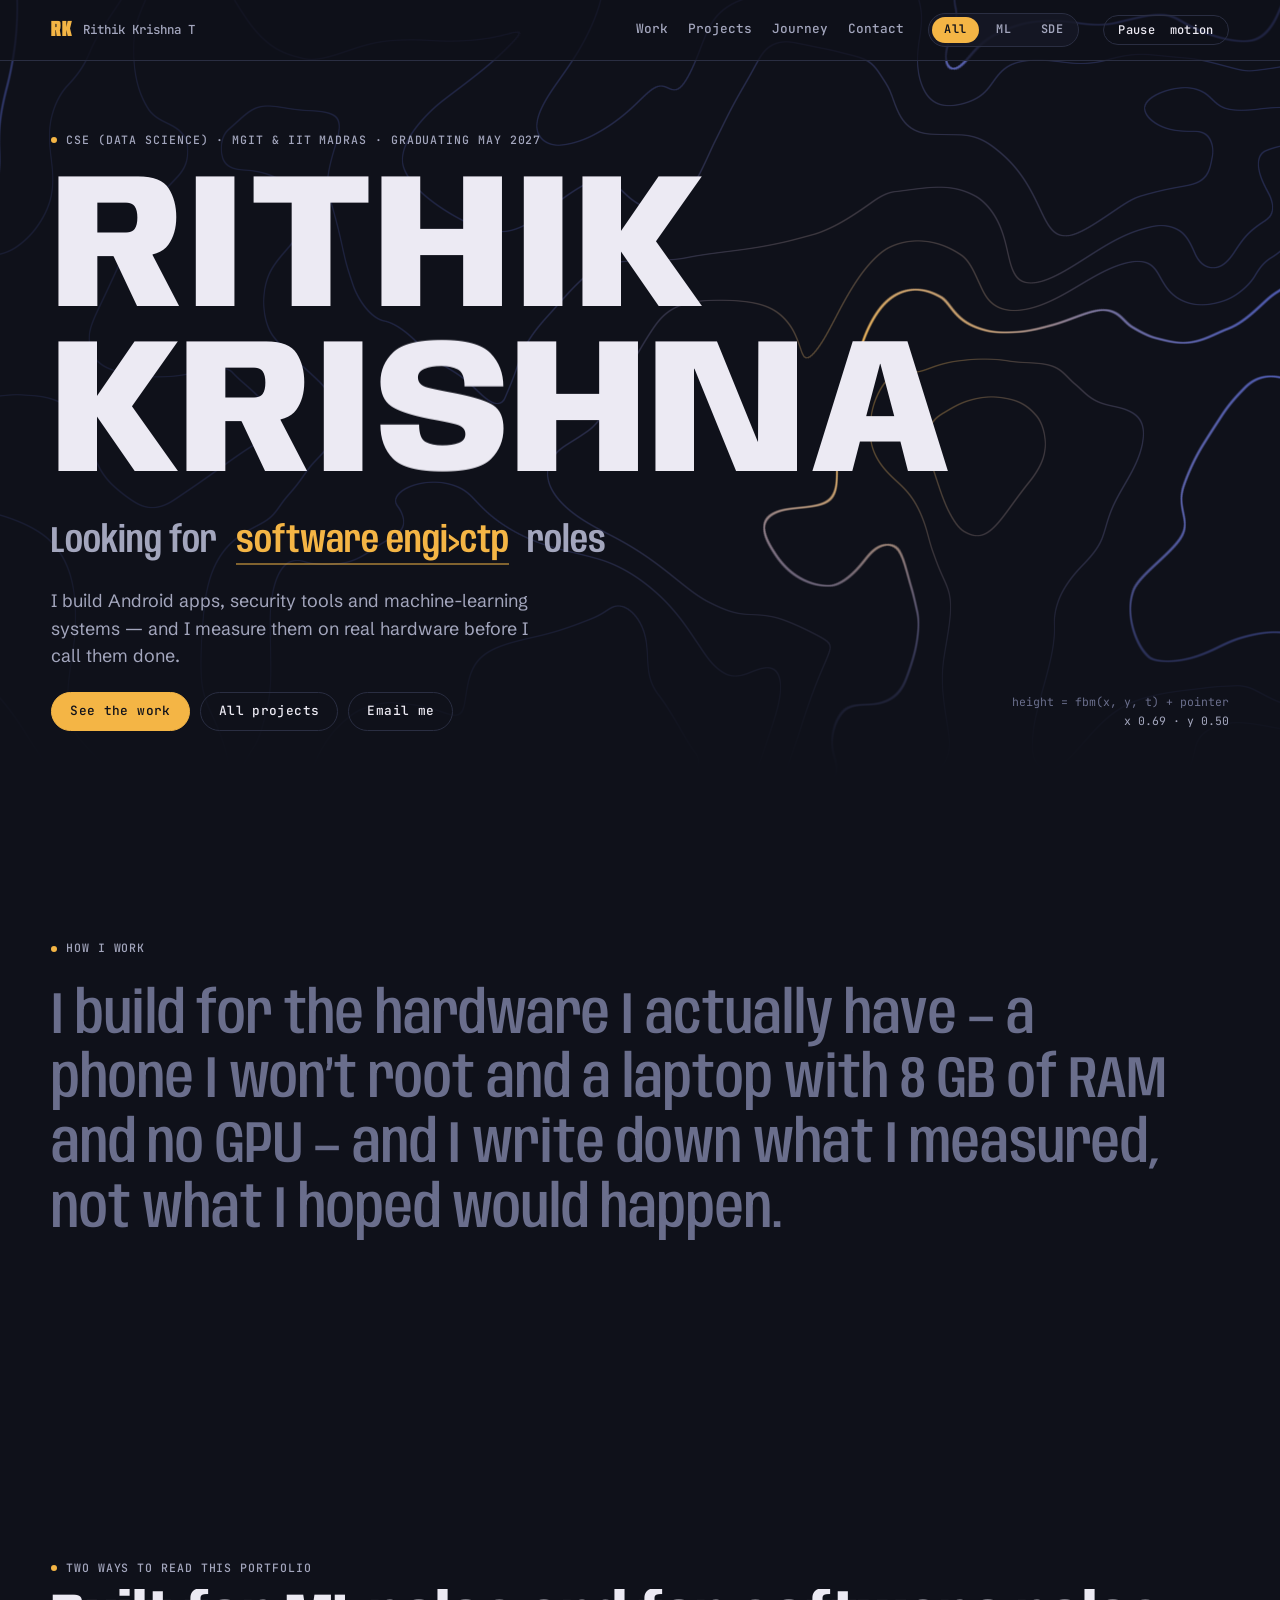
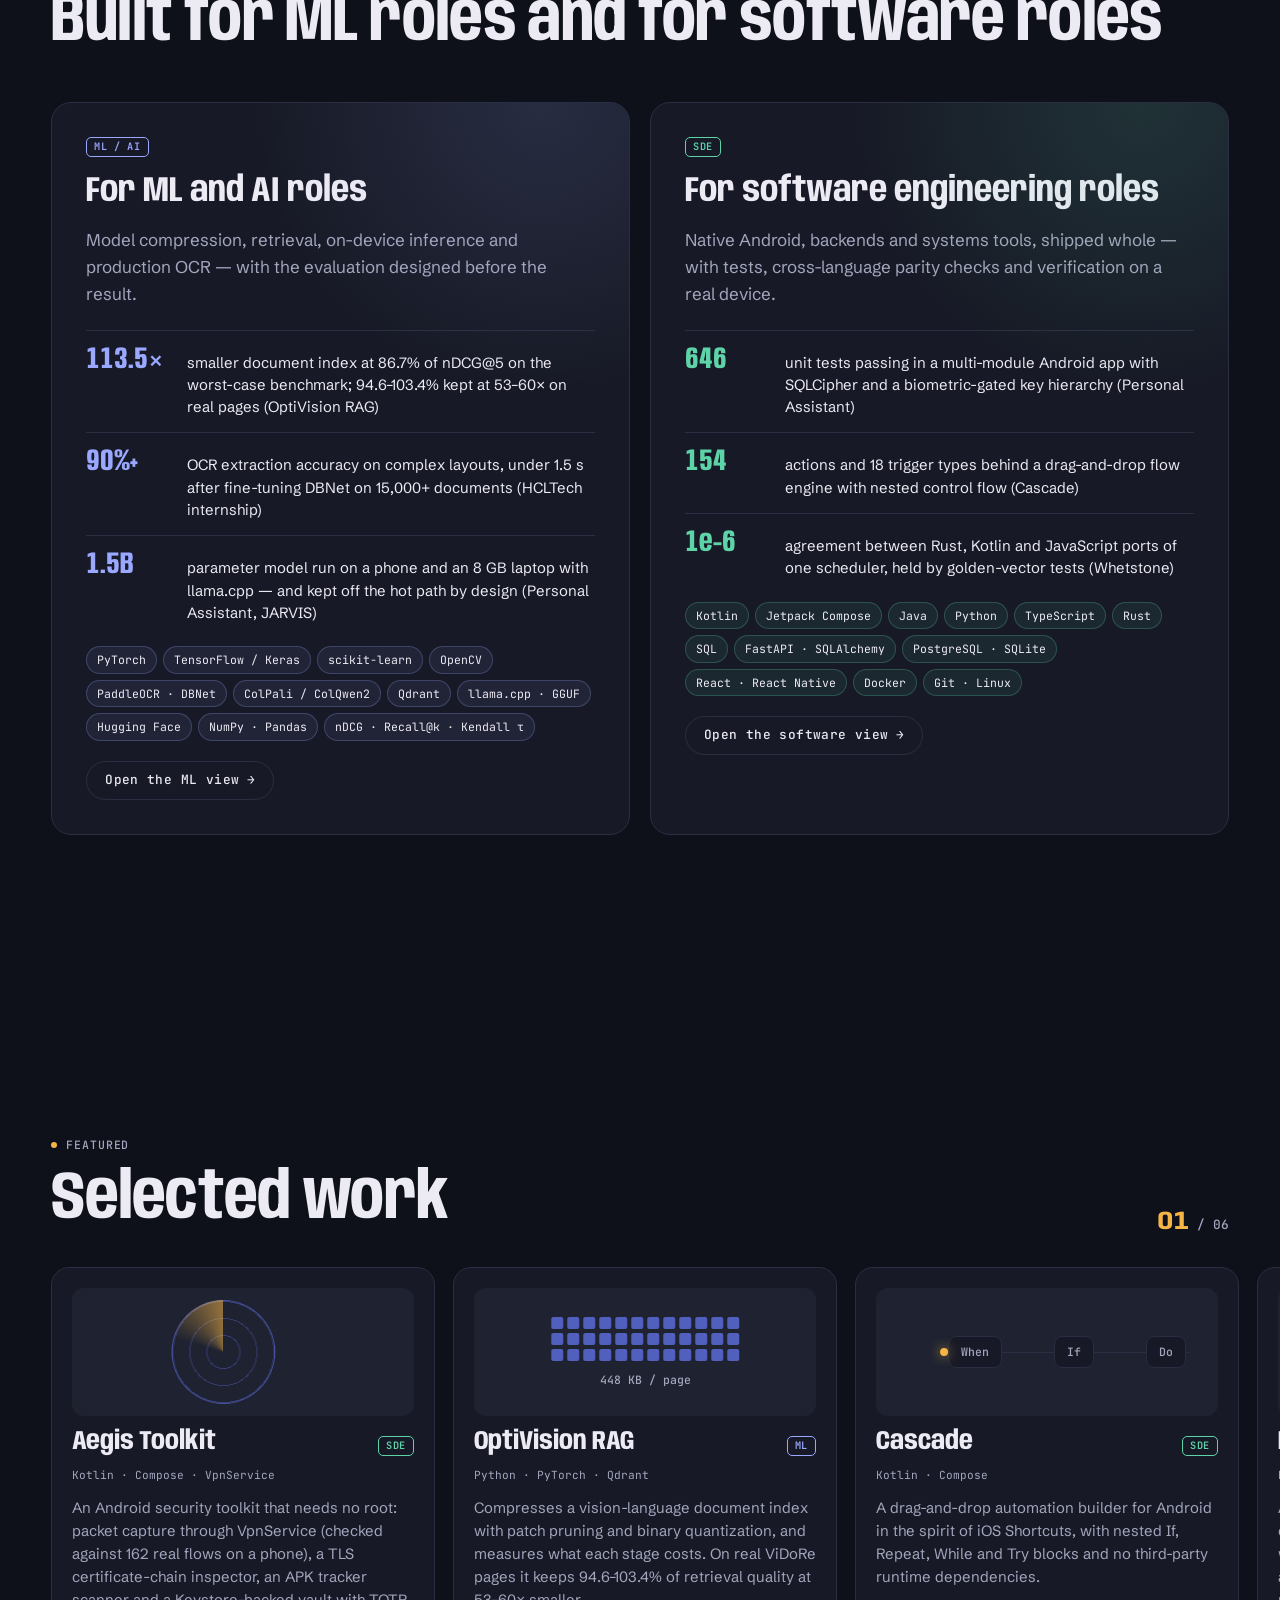
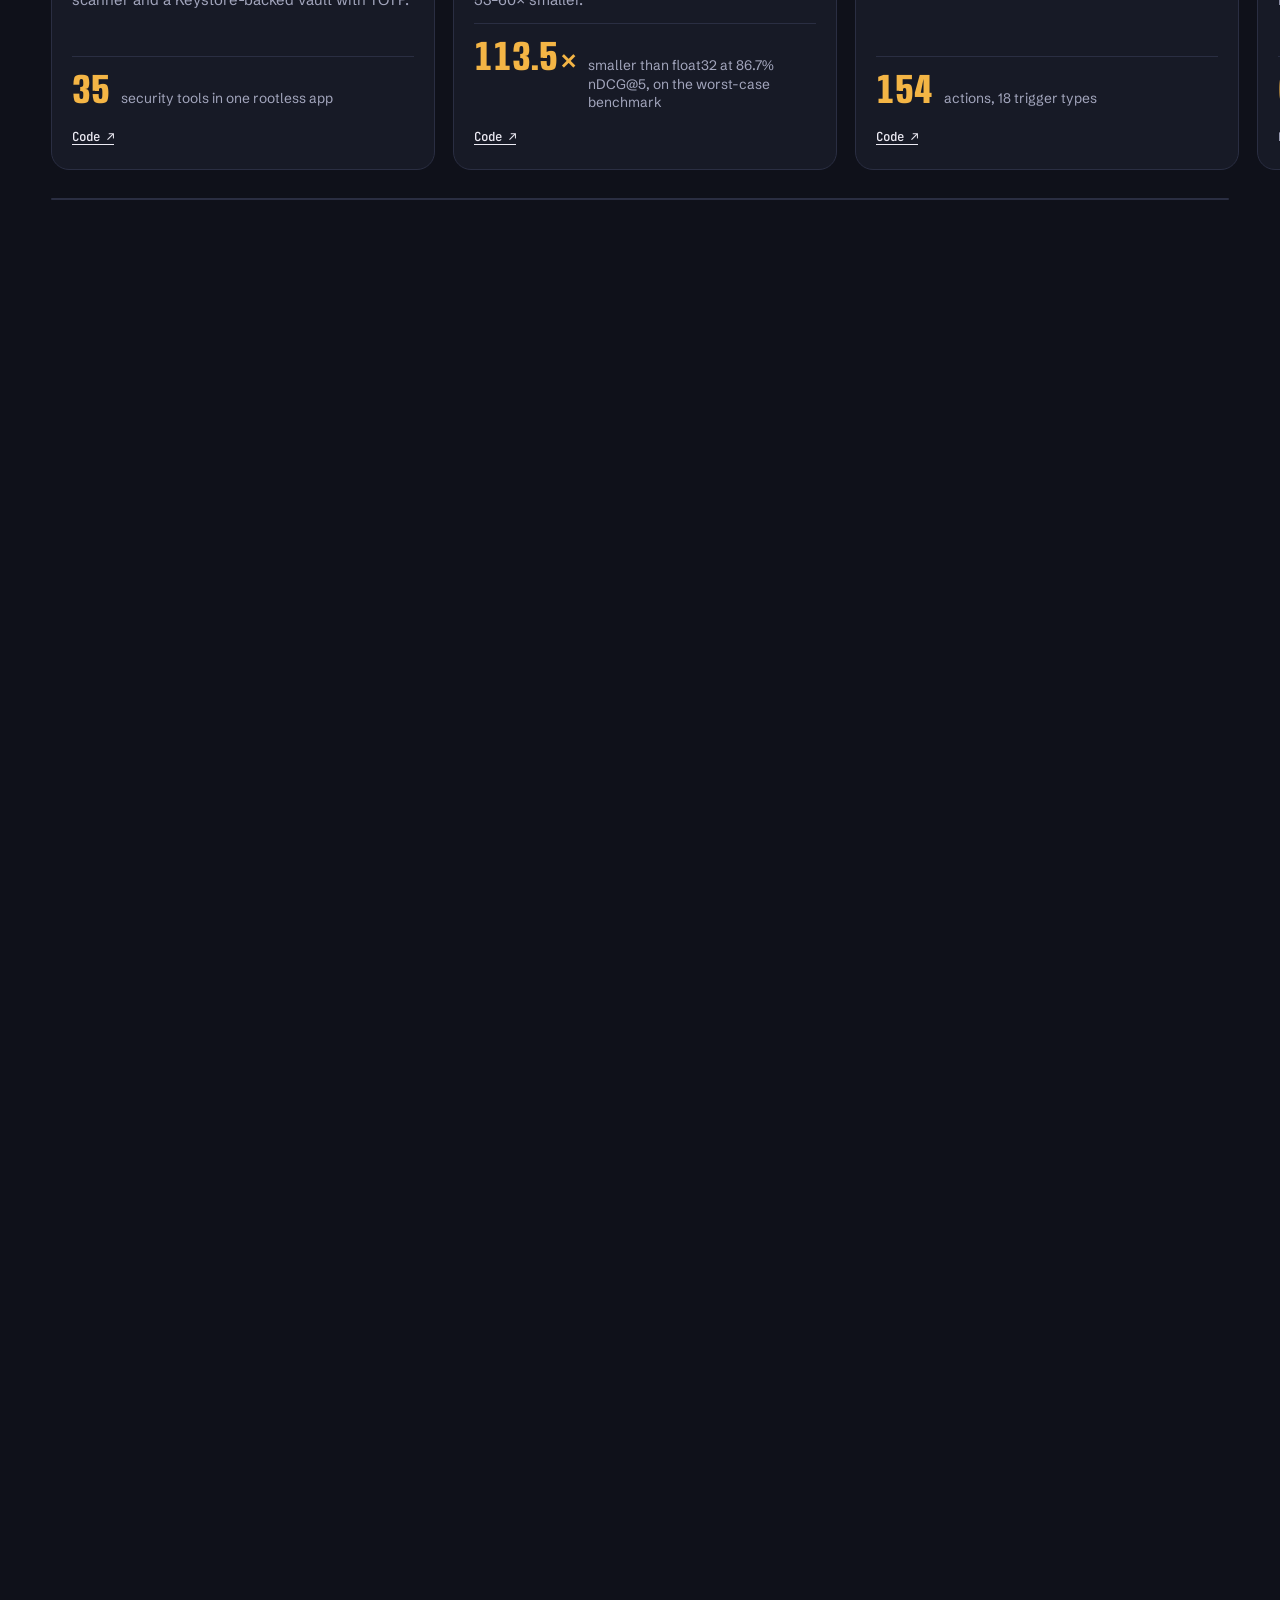
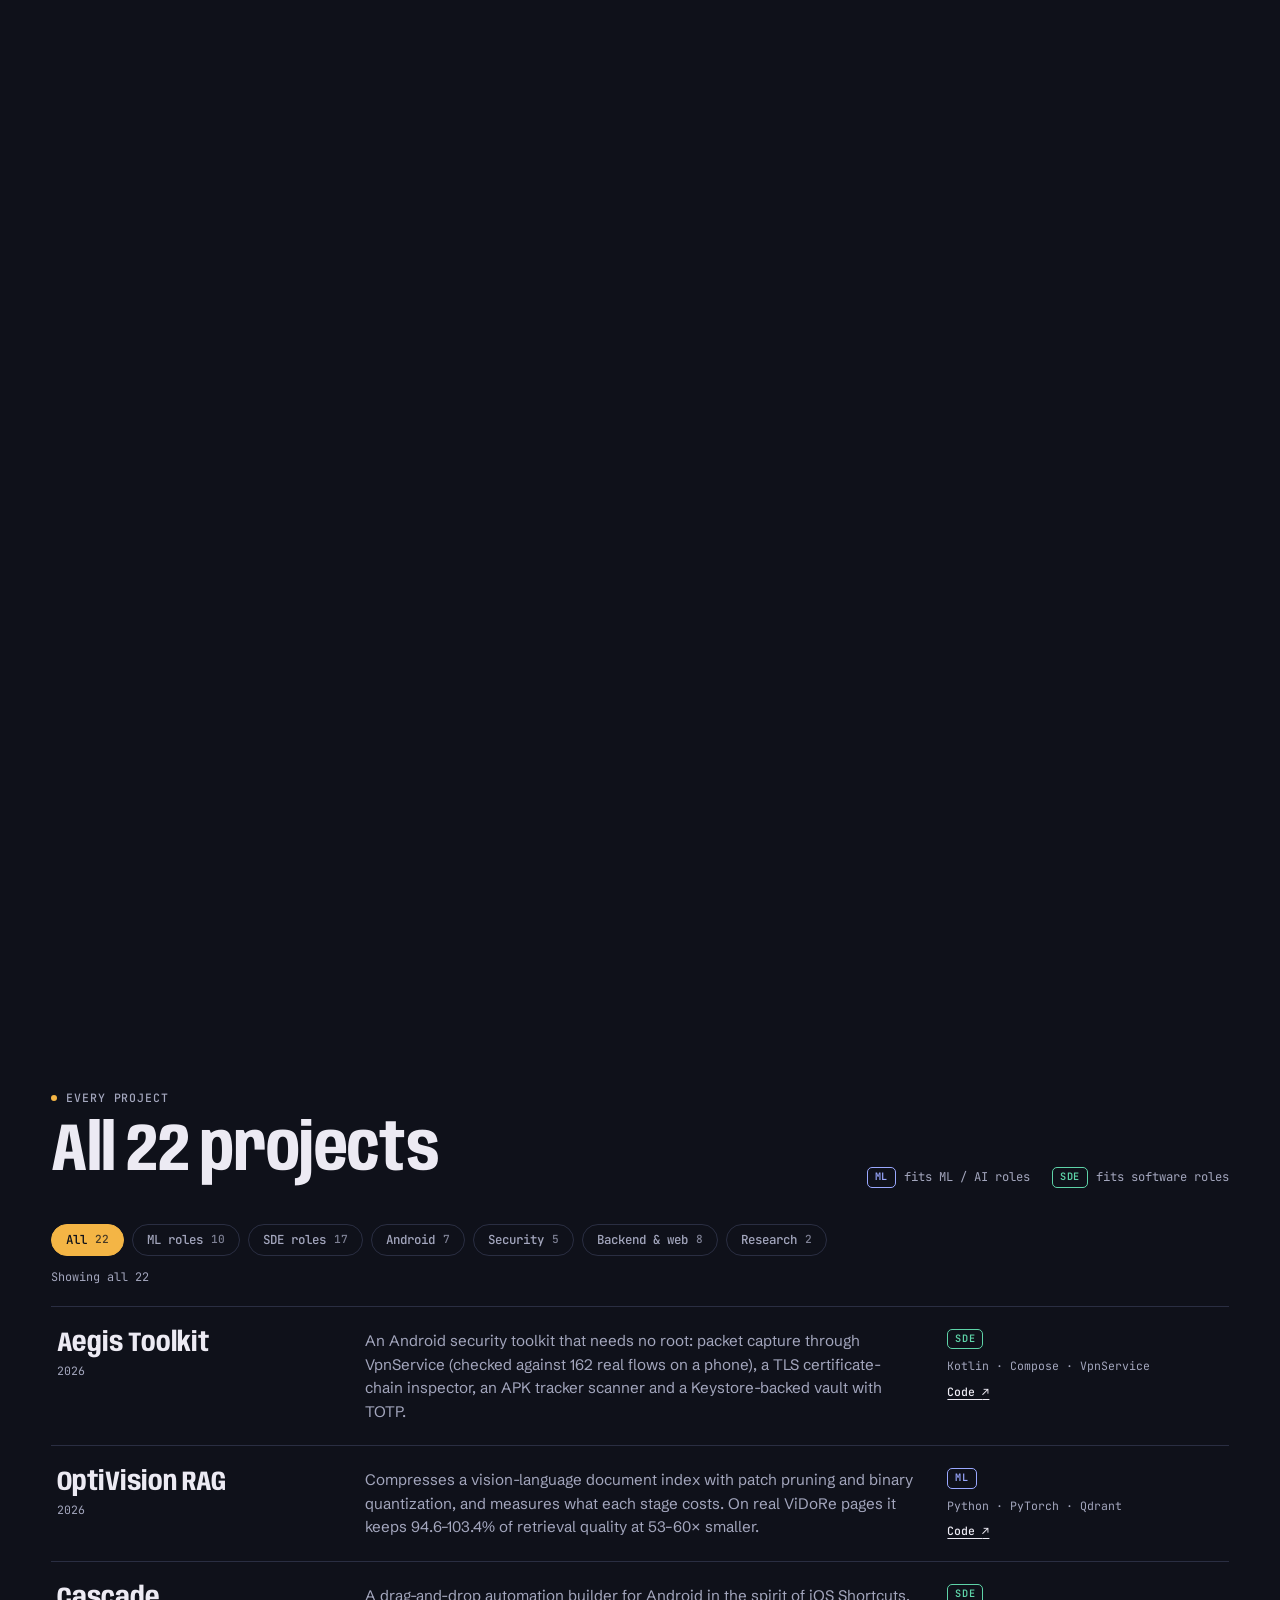
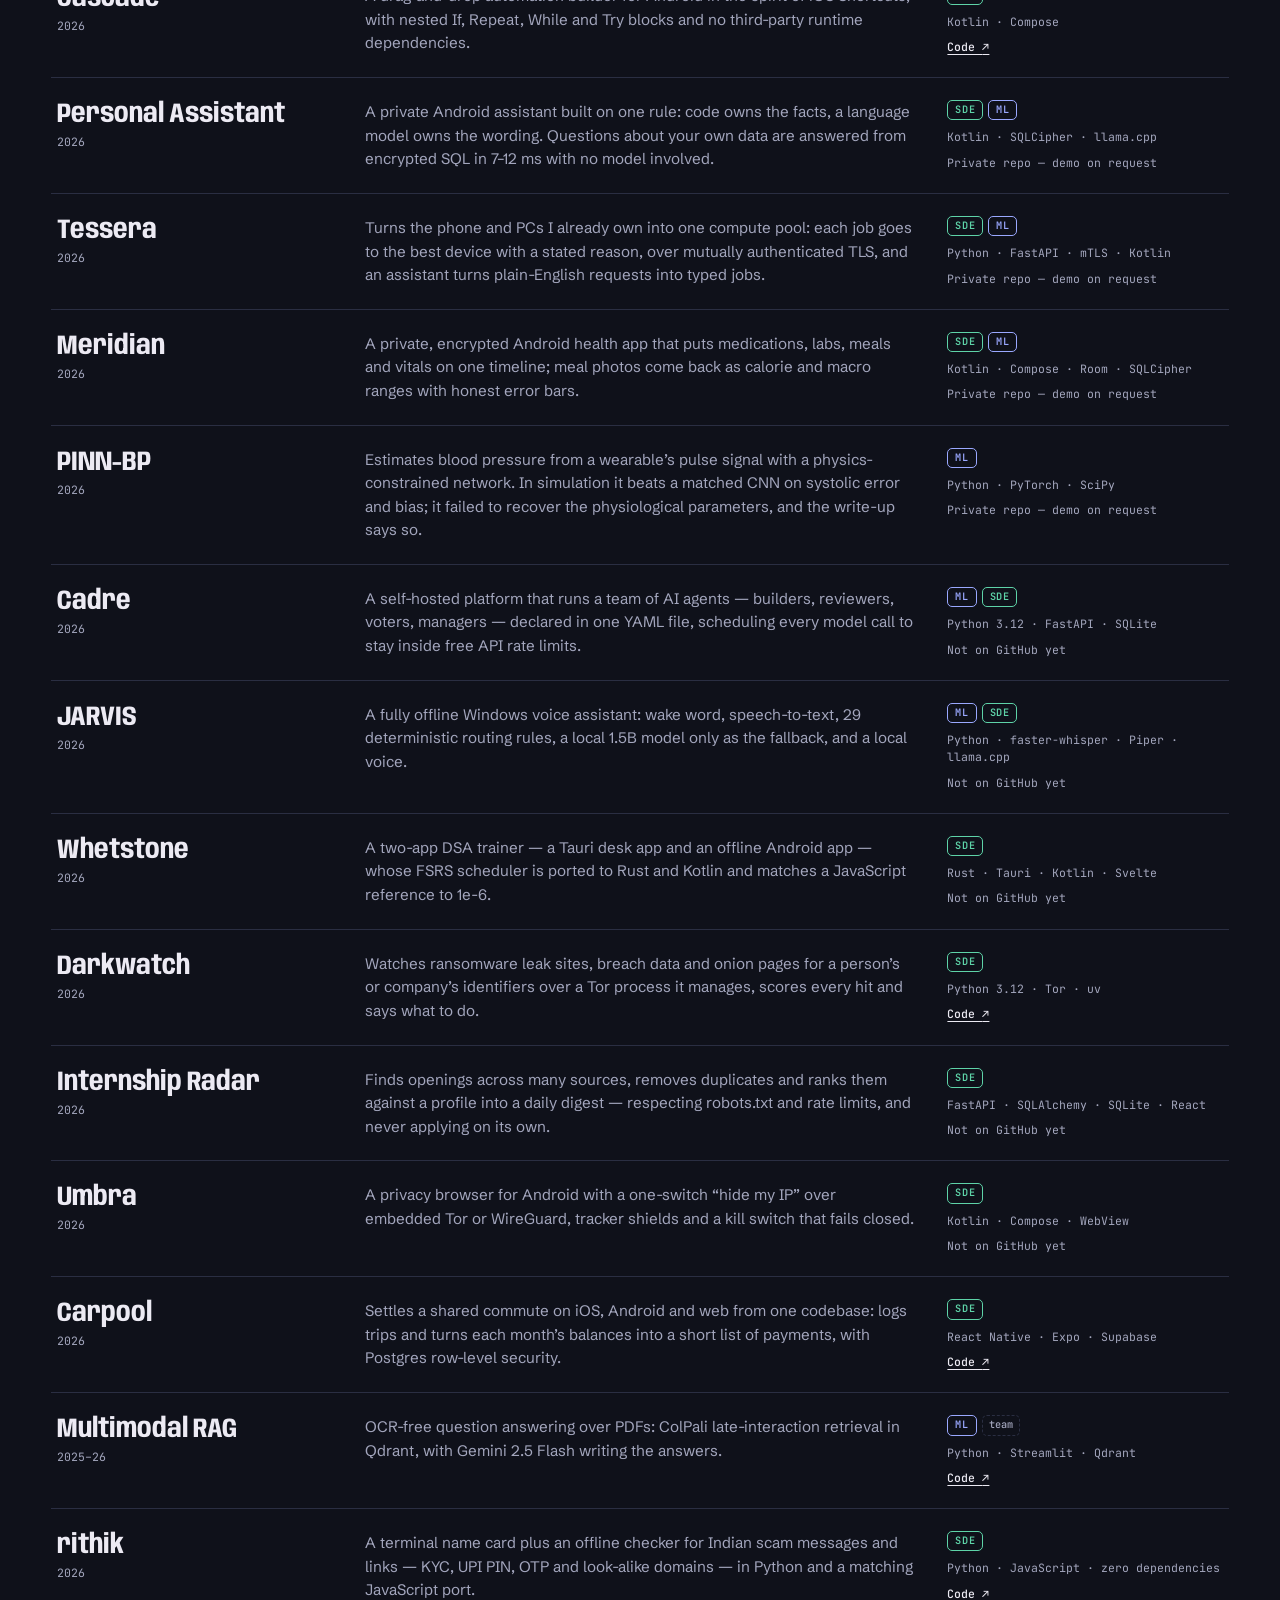
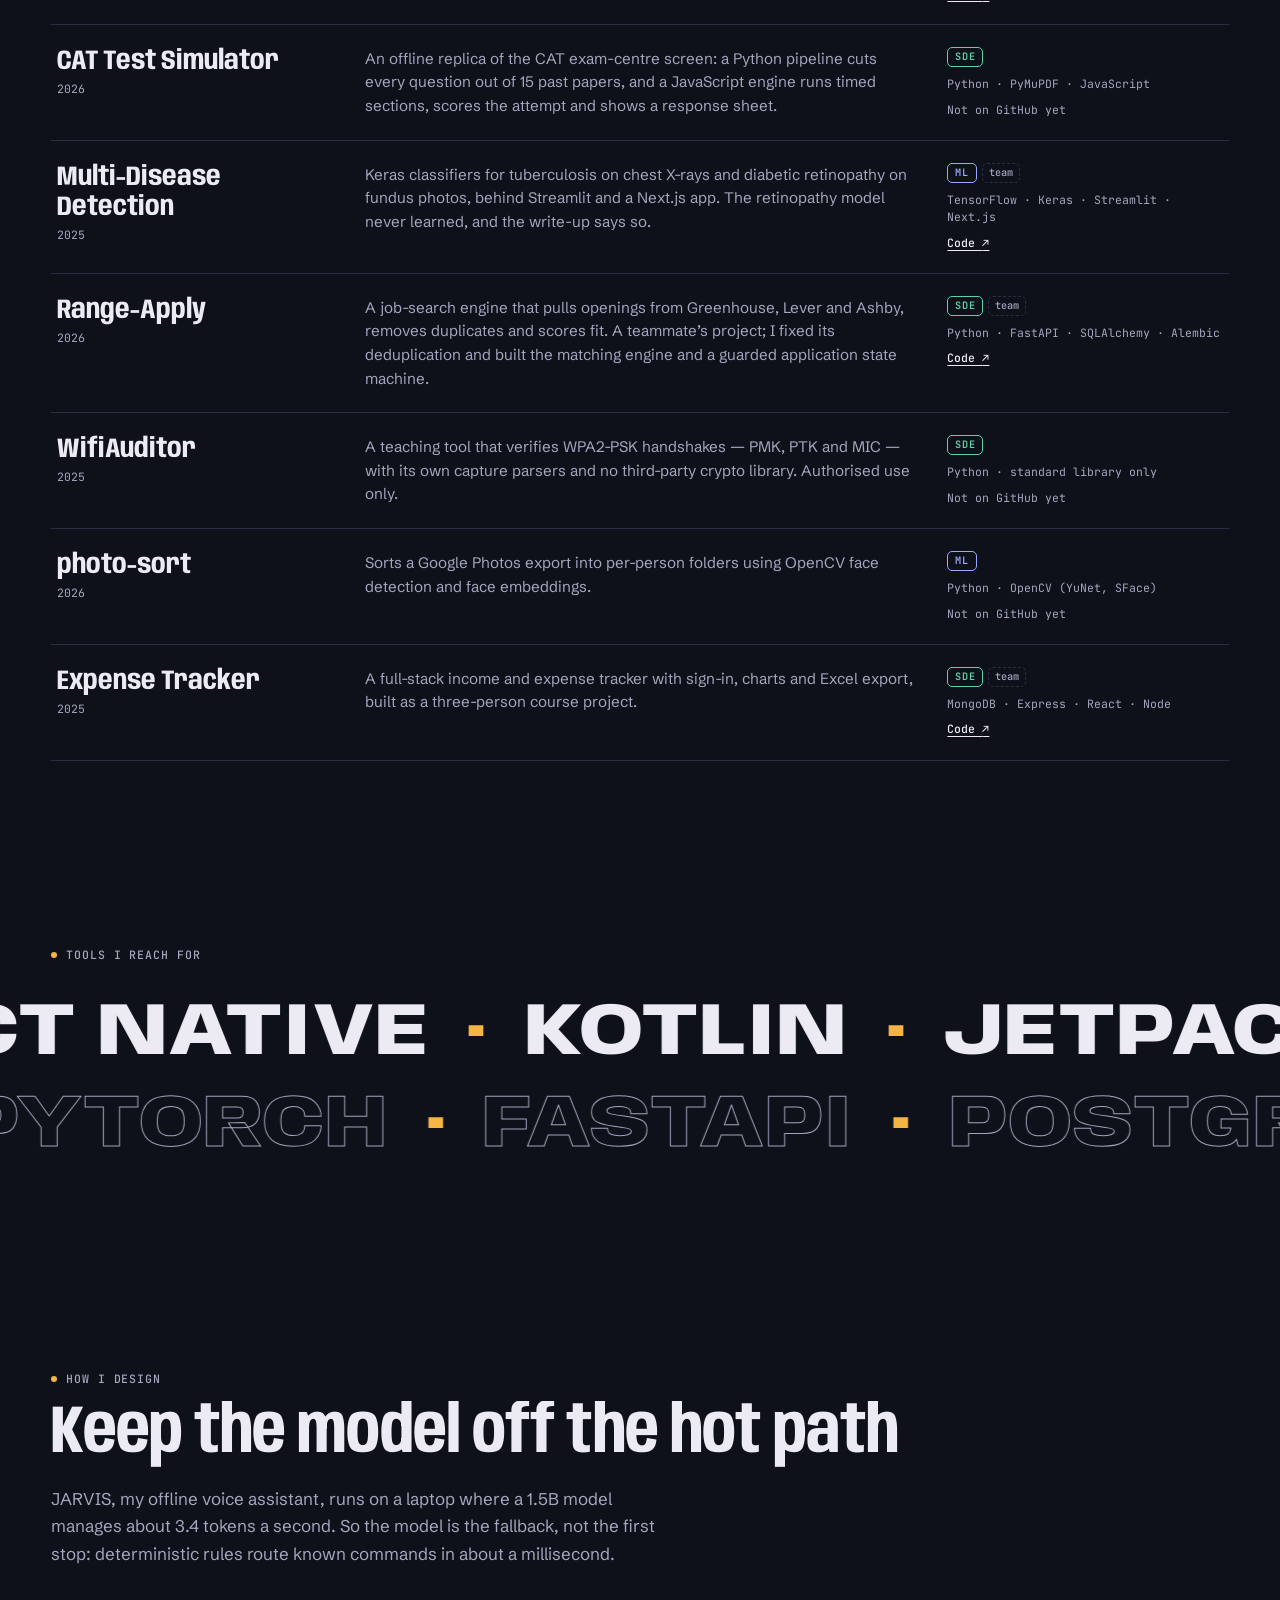
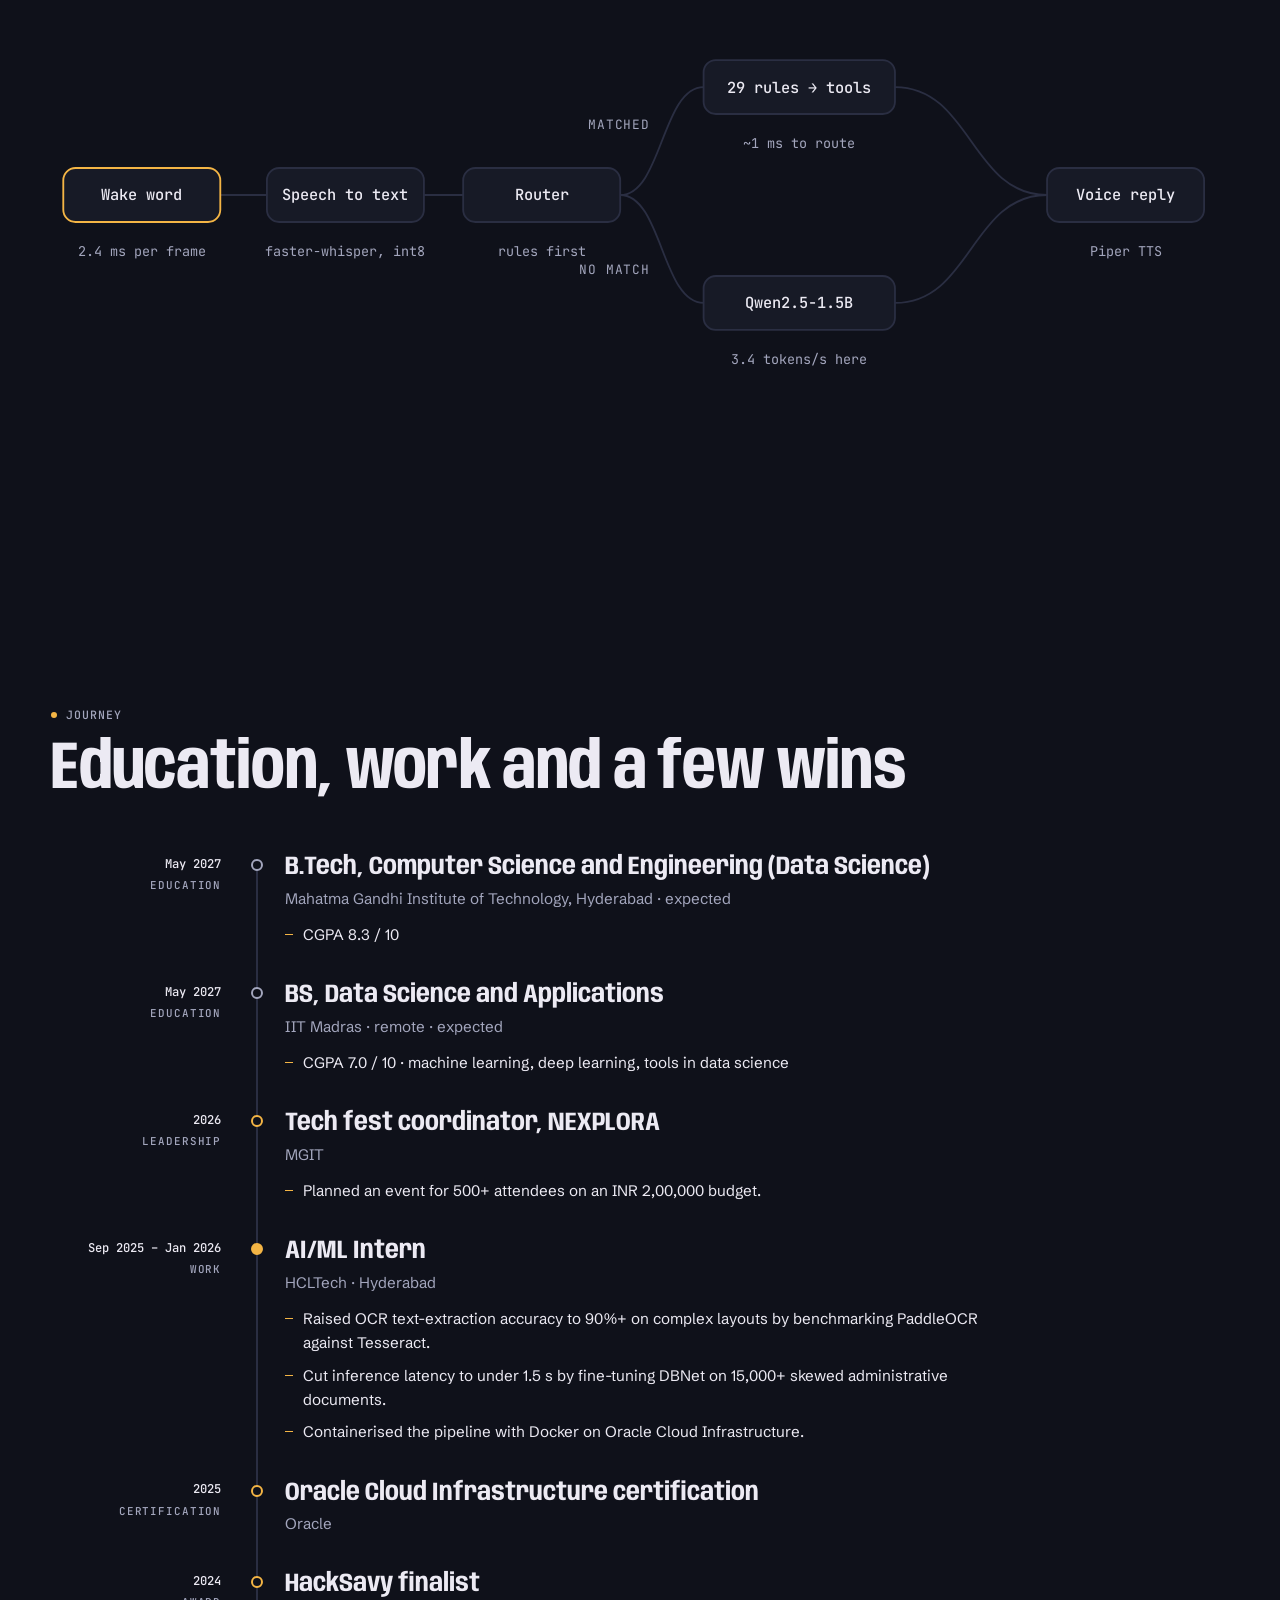
==== index.html @ ab042595 "Deploy portfolio build (source 89d3e0e, plus uncommitted changes)" ====
<!DOCTYPE html><html lang="en" data-lens="all"><head><meta charset="utf-8"><meta name="viewport" content="width=device-width, initial-scale=1, viewport-fit=cover"><title>Rithik Krishna T — software and ML engineer</title><meta name="description" content="Rithik Krishna T builds Android apps, security tools and machine-learning systems, and measures them on real hardware. CSE (Data Science) at MGIT and BS Data Science at IIT Madras, graduating May 2027."><link rel="canonical" href="https://daemon-vi.github.io/"><meta name="theme-color" content="#0F111A"><meta name="color-scheme" content="dark"><link rel="icon" href="/favicon.svg" type="image/svg+xml"><meta property="og:type" content="website"><meta property="og:title" content="Rithik Krishna T — software and ML engineer"><meta property="og:description" content="Rithik Krishna T builds Android apps, security tools and machine-learning systems, and measures them on real hardware. CSE (Data Science) at MGIT and BS Data Science at IIT Madras, graduating May 2027."><meta property="og:url" content="https://daemon-vi.github.io/"><meta property="og:image" content="https://daemon-vi.github.io/og.png"><meta property="og:image:width" content="1200"><meta property="og:image:height" content="630"><meta name="twitter:card" content="summary_large_image"><link rel="preconnect" href="https://fonts.googleapis.com"><link rel="preconnect" href="https://fonts.gstatic.com" crossorigin><link rel="stylesheet" href="https://fonts.googleapis.com/css2?family=Anybody:wdth,wght@50..150,100..900&family=JetBrains+Mono:wght@400;500;600&family=Schibsted+Grotesk:wght@400;500;600&display=swap"><!--
      `js` lets CSS hold intro states only when scripts will run. The view switch stores the
      click point before navigating; restoring it here, before first paint, centres the
      circular wipe on it.
    --><script>
      document.documentElement.classList.add('js');
      try {
        var o = JSON.parse(sessionStorage.getItem('vt-origin') || 'null');
        if (o) {
          document.documentElement.style.setProperty('--vt-x', o.x + 'px');
          document.documentElement.style.setProperty('--vt-y', o.y + 'px');
          sessionStorage.removeItem('vt-origin');
        }
      } catch (e) {}
    </script><style>:root{color-scheme:dark;--ground:#0f111a;--surface:#171a26;--raised:#1e2231;--line:#2a2e42;--ink:#eceaf3;--muted:#a3a6bd;--dim:#6a6e8c;--amber:#f4b545;--ml:#9aa8ff;--sde:#5ed3a8;--cool:#5b6bd6;--cool-hi:#8b98e8;--accent:var(--amber);--accent-hi:#f7c66c;--accent-rgb:244 181 69;--contour:#5b6bd6;--display:"Anybody", "Arial Narrow", "Helvetica Neue", Arial, sans-serif;--body:"Schibsted Grotesk", "Segoe UI", system-ui, sans-serif;--mono:"JetBrains Mono", ui-monospace, Consolas, monospace;--gutter:clamp(16px, 4vw, 56px);--max:1320px;--header:60px}:root[data-lens=ml]{--accent:var(--ml);--accent-hi:#b9c3ff;--accent-rgb:154 168 255;--contour:#5d55c9}:root[data-lens=sde]{--accent:var(--sde);--accent-hi:#86e2c1;--accent-rgb:94 211 168;--contour:#2f7f86}*,:before,:after{box-sizing:border-box}[hidden]{display:none!important}html{background:var(--ground);scroll-padding-top:calc(var(--header) + 16px);-webkit-text-size-adjust:100%}body{background:var(--ground);color:var(--ink);font:400 1.0625rem/1.6 var(--body);-webkit-font-smoothing:antialiased;margin:0}img,svg,canvas,video{max-width:100%}a{color:inherit}::selection{background:var(--accent);color:var(--ground)}:focus-visible{outline:2px solid var(--accent);outline-offset:3px;border-radius:4px}main{overflow-x:clip}.wrap{padding-inline:max(var(--gutter), calc((100% - var(--max)) / 2))}.pad{padding-block:clamp(88px,12vw,168px)}.skip{z-index:100;background:var(--accent);color:var(--ground);font:600 .9rem/1 var(--body);border-radius:8px;padding:10px 14px;text-decoration:none;position:fixed;top:-80px;left:12px}.skip:focus{top:calc(env(safe-area-inset-top,0px) + 12px)}.visually-hidden{clip-path:inset(50%);white-space:nowrap;width:1px;height:1px;position:absolute;overflow:hidden}.tag{font:500 .72rem/1.4 var(--mono);letter-spacing:.08em;text-transform:uppercase;color:var(--muted);align-items:center;gap:.55rem;margin:0;display:inline-flex}.dot{background:var(--accent);border-radius:50%;flex:none;width:6px;height:6px;animation:2.4s ease-in-out infinite breathe}.h2{font-family:var(--display);font-variation-settings:"wdth" 78, "wght" 700;letter-spacing:-.01em;text-wrap:balance;margin:.7rem 0 0;font-size:clamp(2.2rem,5.4vw,4.2rem);font-weight:700;line-height:.98}.sub{max-width:62ch;color:var(--muted);margin:1rem 0 0}.btn{border:1px solid var(--line);color:var(--ink);font:500 .8rem/1 var(--mono);letter-spacing:.03em;cursor:pointer;background:0 0;border-radius:999px;align-items:center;gap:.45rem;padding:12px 18px;text-decoration:none;transition:border-color .2s,background-color .2s,color .2s;display:inline-flex}.btn:hover{border-color:var(--muted)}.btn-solid{background:var(--accent);border-color:var(--accent);color:var(--ground)}.btn-solid:hover{background:var(--accent-hi);border-color:var(--accent-hi)}.btn-small{padding:8px 14px;font-size:.75rem}.badge{font:600 .64rem/1.4 var(--mono);letter-spacing:.06em;border:1px solid;border-radius:5px;align-items:center;padding:2px 7px;display:inline-flex}.badge-ml{color:var(--ml)}.badge-sde{color:var(--sde)}.split-line{padding-bottom:.04em}.cursor{z-index:90;pointer-events:none;mix-blend-mode:difference;opacity:0;border:1.5px solid #fff;border-radius:50%;width:34px;height:34px;transition:width .25s,height .25s,opacity .25s;position:fixed;top:0;left:0;translate:-50% -50%}.cursor.on{opacity:1}.cursor.big{width:66px;height:66px}@media (hover:none),(pointer:coarse){.cursor{display:none}}@keyframes breathe{0%,to{opacity:1}50%{opacity:.3}}.paused *,.paused :before,.paused :after{animation-play-state:paused!important}@view-transition{navigation:auto}::view-transition-old(root),::view-transition-new(root){mix-blend-mode:normal}::view-transition-old(root){animation:none}::view-transition-new(root){animation:.85s cubic-bezier(.76,0,.24,1) both view-wipe}@keyframes view-wipe{0%{clip-path:circle(0 at var(--vt-x,50%) var(--vt-y,0px))}to{clip-path:circle(150vmax at var(--vt-x,50%) var(--vt-y,0px))}}@media (prefers-reduced-motion:reduce){@view-transition{navigation:none}*,:before,:after{transition:none!important;animation:none!important}.cursor{display:none}}
</style><link rel="stylesheet" href="/_astro/Portfolio.DeWBqdQq.css"><style>html.lenis,html.lenis body{height:auto}.lenis:not(.lenis-autoToggle).lenis-stopped{overflow:clip}.lenis [data-lenis-prevent],.lenis [data-lenis-prevent-wheel],.lenis [data-lenis-prevent-touch],.lenis [data-lenis-prevent-vertical],.lenis [data-lenis-prevent-horizontal]{overscroll-behavior:contain}.lenis.lenis-smooth iframe{pointer-events:none}.lenis.lenis-autoToggle{transition-behavior:allow-discrete;transition-property:overflow;transition-duration:1ms}
</style></head><body><a class="skip" href="#main" data-astro-cid-nen7h5rs>Skip to content</a><header class="bar" data-astro-cid-nen7h5rs><div class="bar-inner wrap" data-astro-cid-nen7h5rs><a class="brand" href="/#top" data-astro-cid-nen7h5rs><b data-astro-cid-nen7h5rs>RK</b><span data-astro-cid-nen7h5rs>Rithik Krishna T</span></a><nav class="nav" aria-label="Sections" data-astro-cid-nen7h5rs><a href="#work" data-astro-cid-nen7h5rs>Work</a><a href="#projects" data-astro-cid-nen7h5rs>Projects</a><a href="#journey" data-astro-cid-nen7h5rs>Journey</a><a href="#contact" data-astro-cid-nen7h5rs>Contact</a></nav><nav class="lens" aria-label="View the portfolio for a role" data-astro-cid-nen7h5rs><a href="/" data-lens-link="all" aria-current="page" data-astro-cid-nen7h5rs><span class="pill" aria-hidden="true" data-astro-cid-nen7h5rs></span><span class="lens-label" data-astro-cid-nen7h5rs>All</span></a><a href="/ml/" data-lens-link="ml" data-astro-cid-nen7h5rs><span class="lens-label" data-astro-cid-nen7h5rs>ML</span></a><a href="/sde/" data-lens-link="sde" data-astro-cid-nen7h5rs><span class="lens-label" data-astro-cid-nen7h5rs>SDE</span></a></nav><button class="btn btn-small pause" type="button" data-pause aria-pressed="false" data-astro-cid-nen7h5rs><span data-pause-label data-astro-cid-nen7h5rs>Pause</span><span class="wide" data-astro-cid-nen7h5rs>&nbsp;motion</span></button></div><div class="progress" aria-hidden="true" data-astro-cid-nen7h5rs></div></header><main id="main" data-astro-cid-c6r7gr4v><section class="hero" id="top" data-astro-cid-ge2uvauf><canvas class="hero-canvas" aria-hidden="true" data-astro-cid-ge2uvauf></canvas><div class="hero-inner wrap" data-hero-inner data-astro-cid-ge2uvauf><p class="tag hero-intro" data-astro-cid-ge2uvauf><span class="dot" data-astro-cid-ge2uvauf></span>CSE (Data Science) · MGIT &amp; IIT Madras · graduating May 2027</p><h1 class="name" aria-label="Rithik Krishna T" data-astro-cid-ge2uvauf><span class="line" aria-hidden="true" data-astro-cid-ge2uvauf>Rithik</span><span class="line" aria-hidden="true" data-astro-cid-ge2uvauf>Krishna</span></h1><p class="role hero-intro" data-astro-cid-ge2uvauf><span class="visually-hidden" data-astro-cid-ge2uvauf>Looking for software engineering, ML engineering roles.</span><span class="role-lead" aria-hidden="true" data-astro-cid-ge2uvauf>Looking for</span><span class="role-word" aria-hidden="true" data-roles="[&quot;software engineering&quot;,&quot;ML engineering&quot;]" data-astro-cid-ge2uvauf>software engineering</span><span class="role-lead" aria-hidden="true" data-astro-cid-ge2uvauf>roles</span></p><div class="hero-foot" data-astro-cid-ge2uvauf><div class="hero-copy" data-astro-cid-ge2uvauf><p class="lede hero-rise" data-astro-cid-ge2uvauf>I build Android apps, security tools and machine-learning systems — and I measure them on real hardware before I call them done.</p><div class="actions hero-intro" data-astro-cid-ge2uvauf><a class="btn btn-solid" href="#work" data-astro-cid-ge2uvauf>See the work</a><a class="btn" href="#projects" data-astro-cid-ge2uvauf>All projects</a><a class="btn" href="mailto:trithikkrishna@gmail.com" data-astro-cid-ge2uvauf>Email me</a></div></div><p class="readout hero-intro" aria-hidden="true" data-astro-cid-ge2uvauf>height = fbm(x, y, t) + pointer<br data-astro-cid-ge2uvauf><span data-coords data-astro-cid-ge2uvauf>x 0.62 · y 0.55</span></p></div></div></section><section class="statement wrap pad" aria-label="How I work" data-astro-cid-zx4qcpyt><p class="tag" data-astro-cid-zx4qcpyt><span class="dot" data-astro-cid-zx4qcpyt></span>How I work</p><p class="scrub" data-scrub data-astro-cid-zx4qcpyt>I build for the hardware I actually have — a phone I won’t root and a laptop with 8 GB of RAM and no GPU — and I write down what I <em class="accent" data-astro-cid-zx4qcpyt>measured,</em> not what I hoped would happen.</p></section><section class="fit wrap pad" id="fit" aria-labelledby="fit-title" data-astro-cid-7quset7c><p class="tag" data-astro-cid-7quset7c><span class="dot" data-astro-cid-7quset7c></span>Two ways to read this portfolio</p><h2 id="fit-title" class="h2" data-split data-astro-cid-7quset7c>Built for ML roles and for software roles</h2><div class="fit-grid" data-astro-cid-7quset7c><article class="panel panel-ml" data-fit-panel data-astro-cid-7quset7c><div class="panel-head" data-astro-cid-7quset7c><span class="badge badge-ml" data-astro-cid-7quset7c>ML / AI</span></div><h3 data-astro-cid-7quset7c>For ML and AI roles</h3><p class="pitch" data-astro-cid-7quset7c>Model compression, retrieval, on-device inference and production OCR — with the evaluation designed before the result.</p><ul class="proof" role="list" data-astro-cid-7quset7c><li data-astro-cid-7quset7c><span class="fig-wrap" data-astro-cid-7quset7c><span class="fig" data-astro-cid-7quset7c>113.5</span><span class="fig-x" data-astro-cid-7quset7c>×</span></span><span class="txt" data-astro-cid-7quset7c>smaller document index at 86.7% of nDCG@5 on the worst-case benchmark; 94.6–103.4% kept at 53–60× on real pages (OptiVision RAG)</span></li><li data-astro-cid-7quset7c><span class="fig-wrap" data-astro-cid-7quset7c><span class="fig" data-astro-cid-7quset7c>90%+</span></span><span class="txt" data-astro-cid-7quset7c>OCR extraction accuracy on complex layouts, under 1.5 s after fine-tuning DBNet on 15,000+ documents (HCLTech internship)</span></li><li data-astro-cid-7quset7c><span class="fig-wrap" data-astro-cid-7quset7c><span class="fig" data-astro-cid-7quset7c>1.5B</span></span><span class="txt" data-astro-cid-7quset7c>parameter model run on a phone and an 8 GB laptop with llama.cpp — and kept off the hot path by design (Personal Assistant, JARVIS)</span></li></ul><ul class="skills" role="list" data-astro-cid-7quset7c><li data-astro-cid-7quset7c>PyTorch</li><li data-astro-cid-7quset7c>TensorFlow / Keras</li><li data-astro-cid-7quset7c>scikit-learn</li><li data-astro-cid-7quset7c>OpenCV</li><li data-astro-cid-7quset7c>PaddleOCR · DBNet</li><li data-astro-cid-7quset7c>ColPali / ColQwen2</li><li data-astro-cid-7quset7c>Qdrant</li><li data-astro-cid-7quset7c>llama.cpp · GGUF</li><li data-astro-cid-7quset7c>Hugging Face</li><li data-astro-cid-7quset7c>NumPy · Pandas</li><li data-astro-cid-7quset7c>nDCG · Recall@k · Kendall τ</li></ul><a class="btn panel-link" href="/ml/" data-lens-link="ml" data-astro-cid-7quset7c>Open the ML view <span aria-hidden="true" data-astro-cid-7quset7c>→</span></a></article><article class="panel panel-sde" data-fit-panel data-astro-cid-7quset7c><div class="panel-head" data-astro-cid-7quset7c><span class="badge badge-sde" data-astro-cid-7quset7c>SDE</span></div><h3 data-astro-cid-7quset7c>For software engineering roles</h3><p class="pitch" data-astro-cid-7quset7c>Native Android, backends and systems tools, shipped whole — with tests, cross-language parity checks and verification on a real device.</p><ul class="proof" role="list" data-astro-cid-7quset7c><li data-astro-cid-7quset7c><span class="fig-wrap" data-astro-cid-7quset7c><span class="fig" data-astro-cid-7quset7c>646</span></span><span class="txt" data-astro-cid-7quset7c>unit tests passing in a multi-module Android app with SQLCipher and a biometric-gated key hierarchy (Personal Assistant)</span></li><li data-astro-cid-7quset7c><span class="fig-wrap" data-astro-cid-7quset7c><span class="fig" data-astro-cid-7quset7c>154</span></span><span class="txt" data-astro-cid-7quset7c>actions and 18 trigger types behind a drag-and-drop flow engine with nested control flow (Cascade)</span></li><li data-astro-cid-7quset7c><span class="fig-wrap" data-astro-cid-7quset7c><span class="fig" data-astro-cid-7quset7c>1e-6</span></span><span class="txt" data-astro-cid-7quset7c>agreement between Rust, Kotlin and JavaScript ports of one scheduler, held by golden-vector tests (Whetstone)</span></li></ul><ul class="skills" role="list" data-astro-cid-7quset7c><li data-astro-cid-7quset7c>Kotlin</li><li data-astro-cid-7quset7c>Jetpack Compose</li><li data-astro-cid-7quset7c>Java</li><li data-astro-cid-7quset7c>Python</li><li data-astro-cid-7quset7c>TypeScript</li><li data-astro-cid-7quset7c>Rust</li><li data-astro-cid-7quset7c>SQL</li><li data-astro-cid-7quset7c>FastAPI · SQLAlchemy</li><li data-astro-cid-7quset7c>PostgreSQL · SQLite</li><li data-astro-cid-7quset7c>React · React Native</li><li data-astro-cid-7quset7c>Docker</li><li data-astro-cid-7quset7c>Git · Linux</li></ul><a class="btn panel-link" href="/sde/" data-lens-link="sde" data-astro-cid-7quset7c>Open the software view <span aria-hidden="true" data-astro-cid-7quset7c>→</span></a></article></div></section><section class="rail" id="work" aria-labelledby="work-title" data-astro-cid-soqx7j2g><div class="wrap rail-head" data-astro-cid-soqx7j2g><div data-astro-cid-soqx7j2g><p class="tag" data-astro-cid-soqx7j2g><span class="dot" data-astro-cid-soqx7j2g></span>Featured</p><h2 id="work-title" class="h2" data-split data-astro-cid-soqx7j2g>Selected work</h2></div><p class="counter" aria-hidden="true" data-astro-cid-soqx7j2g><span data-rail-index data-astro-cid-soqx7j2g>01</span> / 06</p><p class="swipe-hint" aria-hidden="true" data-astro-cid-soqx7j2g>Swipe for more →</p></div><div class="rail-viewport" data-astro-cid-soqx7j2g><ul class="rail-track" role="list" data-astro-cid-soqx7j2g><li class="card" data-astro-cid-soqx7j2g><div class="motif" aria-hidden="true" data-astro-cid-hrkc2wo6><div class="motif-inner motif-radar" data-astro-cid-hrkc2wo6><span class="sweep" data-astro-cid-hrkc2wo6></span><i data-astro-cid-hrkc2wo6></i><i data-astro-cid-hrkc2wo6></i><i data-astro-cid-hrkc2wo6></i></div></div><div class="card-top" data-astro-cid-soqx7j2g><h3 data-astro-cid-soqx7j2g>Aegis Toolkit</h3><span class="badges" data-astro-cid-soqx7j2g><span class="badge badge-sde" data-astro-cid-soqx7j2g>SDE</span></span></div><p class="chip" data-astro-cid-soqx7j2g>Kotlin · Compose · VpnService</p><p class="desc" data-astro-cid-soqx7j2g>An Android security toolkit that needs no root: packet capture through VpnService (checked against 162 real flows on a phone), a TLS certificate-chain inspector, an APK tracker scanner and a Keystore-backed vault with TOTP.</p><p class="stat" data-astro-cid-soqx7j2g><span class="figure" data-astro-cid-soqx7j2g><span class="num" data-count="35" data-decimals="0" data-astro-cid-soqx7j2g>35</span></span><span class="unit" data-astro-cid-soqx7j2g>security tools in one rootless app</span></p><div class="card-links" data-astro-cid-soqx7j2g><a href="https://github.com/Daemon-VI/AegisToolkit" target="_blank" rel="noopener" data-astro-cid-soqx7j2g>Code <span aria-hidden="true" data-astro-cid-soqx7j2g>↗</span><span class="visually-hidden" data-astro-cid-soqx7j2g>— Aegis Toolkit (opens in a new tab)</span></a></div></li><li class="card" data-astro-cid-soqx7j2g><div class="motif" aria-hidden="true" data-astro-cid-hrkc2wo6><div class="motif-inner motif-squeeze" data-astro-cid-hrkc2wo6><div class="grid" data-astro-cid-hrkc2wo6><span class="keep" style="--d:0.00s" data-astro-cid-hrkc2wo6></span><span class="drop" style="--d:0.25s" data-astro-cid-hrkc2wo6></span><span class="drop" style="--d:0.14s" data-astro-cid-hrkc2wo6></span><span class="keep" style="--d:0.04s" data-astro-cid-hrkc2wo6></span><span class="drop" style="--d:0.29s" data-astro-cid-hrkc2wo6></span><span class="drop" style="--d:0.18s" data-astro-cid-hrkc2wo6></span><span class="keep" style="--d:0.07s" data-astro-cid-hrkc2wo6></span><span class="drop" style="--d:0.32s" data-astro-cid-hrkc2wo6></span><span class="drop" style="--d:0.21s" data-astro-cid-hrkc2wo6></span><span class="drop" style="--d:0.11s" data-astro-cid-hrkc2wo6></span><span class="keep" style="--d:0.00s" data-astro-cid-hrkc2wo6></span><span class="drop" style="--d:0.25s" data-astro-cid-hrkc2wo6></span><span class="drop" style="--d:0.14s" data-astro-cid-hrkc2wo6></span><span class="keep" style="--d:0.04s" data-astro-cid-hrkc2wo6></span><span class="drop" style="--d:0.29s" data-astro-cid-hrkc2wo6></span><span class="drop" style="--d:0.18s" data-astro-cid-hrkc2wo6></span><span class="keep" style="--d:0.07s" data-astro-cid-hrkc2wo6></span><span class="drop" style="--d:0.32s" data-astro-cid-hrkc2wo6></span><span class="drop" style="--d:0.21s" data-astro-cid-hrkc2wo6></span><span class="drop" style="--d:0.11s" data-astro-cid-hrkc2wo6></span><span class="keep" style="--d:0.00s" data-astro-cid-hrkc2wo6></span><span class="drop" style="--d:0.25s" data-astro-cid-hrkc2wo6></span><span class="drop" style="--d:0.14s" data-astro-cid-hrkc2wo6></span><span class="keep" style="--d:0.04s" data-astro-cid-hrkc2wo6></span><span class="drop" style="--d:0.29s" data-astro-cid-hrkc2wo6></span><span class="drop" style="--d:0.18s" data-astro-cid-hrkc2wo6></span><span class="keep" style="--d:0.07s" data-astro-cid-hrkc2wo6></span><span class="drop" style="--d:0.32s" data-astro-cid-hrkc2wo6></span><span class="drop" style="--d:0.21s" data-astro-cid-hrkc2wo6></span><span class="drop" style="--d:0.11s" data-astro-cid-hrkc2wo6></span><span class="keep" style="--d:0.00s" data-astro-cid-hrkc2wo6></span><span class="drop" style="--d:0.25s" data-astro-cid-hrkc2wo6></span><span class="drop" style="--d:0.14s" data-astro-cid-hrkc2wo6></span><span class="keep" style="--d:0.04s" data-astro-cid-hrkc2wo6></span><span class="drop" style="--d:0.29s" data-astro-cid-hrkc2wo6></span><span class="drop" style="--d:0.18s" data-astro-cid-hrkc2wo6></span></div><div class="sizes" data-astro-cid-hrkc2wo6><span class="before" data-astro-cid-hrkc2wo6>448 KB / page</span><span class="after" data-astro-cid-hrkc2wo6>3.95 KB / page</span></div></div></div><div class="card-top" data-astro-cid-soqx7j2g><h3 data-astro-cid-soqx7j2g>OptiVision RAG</h3><span class="badges" data-astro-cid-soqx7j2g><span class="badge badge-ml" data-astro-cid-soqx7j2g>ML</span></span></div><p class="chip" data-astro-cid-soqx7j2g>Python · PyTorch · Qdrant</p><p class="desc" data-astro-cid-soqx7j2g>Compresses a vision-language document index with patch pruning and binary quantization, and measures what each stage costs. On real ViDoRe pages it keeps 94.6–103.4% of retrieval quality at 53–60× smaller.</p><p class="stat" data-astro-cid-soqx7j2g><span class="figure" data-astro-cid-soqx7j2g><span class="num" data-count="113.5" data-decimals="1" data-astro-cid-soqx7j2g>113.5</span><span class="suffix" data-astro-cid-soqx7j2g>×</span></span><span class="unit" data-astro-cid-soqx7j2g>smaller than float32 at 86.7% nDCG@5, on the worst-case benchmark</span></p><div class="card-links" data-astro-cid-soqx7j2g><a href="https://github.com/Daemon-VI/optivision-rag" target="_blank" rel="noopener" data-astro-cid-soqx7j2g>Code <span aria-hidden="true" data-astro-cid-soqx7j2g>↗</span><span class="visually-hidden" data-astro-cid-soqx7j2g>— OptiVision RAG (opens in a new tab)</span></a></div></li><li class="card" data-astro-cid-soqx7j2g><div class="motif" aria-hidden="true" data-astro-cid-hrkc2wo6><div class="motif-inner motif-chain" data-astro-cid-hrkc2wo6><b style="--d:0.37s" data-astro-cid-hrkc2wo6>When</b><b style="--d:1.20s" data-astro-cid-hrkc2wo6>If</b><b style="--d:2.03s" data-astro-cid-hrkc2wo6>Do</b><span class="pulse" data-astro-cid-hrkc2wo6></span></div></div><div class="card-top" data-astro-cid-soqx7j2g><h3 data-astro-cid-soqx7j2g>Cascade</h3><span class="badges" data-astro-cid-soqx7j2g><span class="badge badge-sde" data-astro-cid-soqx7j2g>SDE</span></span></div><p class="chip" data-astro-cid-soqx7j2g>Kotlin · Compose</p><p class="desc" data-astro-cid-soqx7j2g>A drag-and-drop automation builder for Android in the spirit of iOS Shortcuts, with nested If, Repeat, While and Try blocks and no third-party runtime dependencies.</p><p class="stat" data-astro-cid-soqx7j2g><span class="figure" data-astro-cid-soqx7j2g><span class="num" data-count="154" data-decimals="0" data-astro-cid-soqx7j2g>154</span></span><span class="unit" data-astro-cid-soqx7j2g>actions, 18 trigger types</span></p><div class="card-links" data-astro-cid-soqx7j2g><a href="https://github.com/Daemon-VI/Cascade" target="_blank" rel="noopener" data-astro-cid-soqx7j2g>Code <span aria-hidden="true" data-astro-cid-soqx7j2g>↗</span><span class="visually-hidden" data-astro-cid-soqx7j2g>— Cascade (opens in a new tab)</span></a></div></li><li class="card" data-astro-cid-soqx7j2g><div class="motif" aria-hidden="true" data-astro-cid-hrkc2wo6><div class="motif-inner motif-fork" data-astro-cid-hrkc2wo6><div class="fork" data-astro-cid-hrkc2wo6><svg viewBox="0 0 220 110" width="220" height="110" data-astro-cid-hrkc2wo6><path d="M40 55 C90 55 104 24 176 24" data-astro-cid-hrkc2wo6></path><path d="M40 55 C90 55 104 86 176 86" data-astro-cid-hrkc2wo6></path></svg><span class="fnode" style="left:40px;top:55px" data-astro-cid-hrkc2wo6>ask</span><span class="fnode" style="left:176px;top:24px" data-astro-cid-hrkc2wo6>SQL</span><span class="fnode" style="left:176px;top:86px" data-astro-cid-hrkc2wo6>model</span><i class="pkt fast" style="offset-path:path('M40 55 C90 55 104 24 176 24')" data-astro-cid-hrkc2wo6></i><i class="pkt slow" style="offset-path:path('M40 55 C90 55 104 86 176 86')" data-astro-cid-hrkc2wo6></i></div></div></div><div class="card-top" data-astro-cid-soqx7j2g><h3 data-astro-cid-soqx7j2g>Personal Assistant</h3><span class="badges" data-astro-cid-soqx7j2g><span class="badge badge-sde" data-astro-cid-soqx7j2g>SDE</span><span class="badge badge-ml" data-astro-cid-soqx7j2g>ML</span></span></div><p class="chip" data-astro-cid-soqx7j2g>Kotlin · SQLCipher · llama.cpp</p><p class="desc" data-astro-cid-soqx7j2g>A private Android assistant built on one rule: code owns the facts, a language model owns the wording. Questions about your own data are answered from encrypted SQL in 7–12 ms with no model involved.</p><p class="stat" data-astro-cid-soqx7j2g><span class="figure" data-astro-cid-soqx7j2g><span class="num" data-count="646" data-decimals="0" data-astro-cid-soqx7j2g>646</span></span><span class="unit" data-astro-cid-soqx7j2g>unit tests passing, none failing</span></p><div class="card-links" data-astro-cid-soqx7j2g><span class="note" data-astro-cid-soqx7j2g>Private repo — demo on request</span></div></li><li class="card" data-astro-cid-soqx7j2g><div class="motif" aria-hidden="true" data-astro-cid-hrkc2wo6><div class="motif-inner motif-voice" data-astro-cid-hrkc2wo6><div class="voice" data-astro-cid-hrkc2wo6><i style="--h:0.35;--d:0.00s" data-astro-cid-hrkc2wo6></i><i style="--h:0.7;--d:0.13s" data-astro-cid-hrkc2wo6></i><i style="--h:0.5;--d:0.26s" data-astro-cid-hrkc2wo6></i><i style="--h:0.95;--d:0.39s" data-astro-cid-hrkc2wo6></i><i style="--h:0.6;--d:0.52s" data-astro-cid-hrkc2wo6></i><i style="--h:0.85;--d:0.65s" data-astro-cid-hrkc2wo6></i><i style="--h:0.4;--d:0.78s" data-astro-cid-hrkc2wo6></i><i style="--h:0.75;--d:0.91s" data-astro-cid-hrkc2wo6></i><i style="--h:0.55;--d:1.04s" data-astro-cid-hrkc2wo6></i><i style="--h:0.3;--d:1.17s" data-astro-cid-hrkc2wo6></i><i style="--h:0.65;--d:1.30s" data-astro-cid-hrkc2wo6></i></div></div></div><div class="card-top" data-astro-cid-soqx7j2g><h3 data-astro-cid-soqx7j2g>JARVIS</h3><span class="badges" data-astro-cid-soqx7j2g><span class="badge badge-ml" data-astro-cid-soqx7j2g>ML</span><span class="badge badge-sde" data-astro-cid-soqx7j2g>SDE</span></span></div><p class="chip" data-astro-cid-soqx7j2g>Python · faster-whisper · Piper · llama.cpp</p><p class="desc" data-astro-cid-soqx7j2g>A fully offline Windows voice assistant: wake word, speech-to-text, 29 deterministic routing rules, a local 1.5B model only as the fallback, and a local voice.</p><p class="stat" data-astro-cid-soqx7j2g><span class="figure" data-astro-cid-soqx7j2g><span class="num" data-count="2.4" data-decimals="1" data-astro-cid-soqx7j2g>2.4</span><span class="suffix" data-astro-cid-soqx7j2g> ms</span></span><span class="unit" data-astro-cid-soqx7j2g>wake-word check per audio frame</span></p><div class="card-links" data-astro-cid-soqx7j2g><span class="note" data-astro-cid-soqx7j2g>Not on GitHub yet</span></div></li><li class="card" data-astro-cid-soqx7j2g><div class="motif" aria-hidden="true" data-astro-cid-hrkc2wo6><div class="motif-inner motif-flip" data-astro-cid-hrkc2wo6><div class="flipper" data-astro-cid-hrkc2wo6><span class="face front" data-astro-cid-hrkc2wo6>Pair summing to k in a sorted array?</span><span class="face back" data-astro-cid-hrkc2wo6>Two pointers · O(n)</span></div></div></div><div class="card-top" data-astro-cid-soqx7j2g><h3 data-astro-cid-soqx7j2g>Whetstone</h3><span class="badges" data-astro-cid-soqx7j2g><span class="badge badge-sde" data-astro-cid-soqx7j2g>SDE</span></span></div><p class="chip" data-astro-cid-soqx7j2g>Rust · Tauri · Kotlin · Svelte</p><p class="desc" data-astro-cid-soqx7j2g>A two-app DSA trainer — a Tauri desk app and an offline Android app — whose FSRS scheduler is ported to Rust and Kotlin and matches a JavaScript reference to 1e-6.</p><p class="stat" data-astro-cid-soqx7j2g><span class="figure" data-astro-cid-soqx7j2g><span class="num" data-count="215" data-decimals="0" data-astro-cid-soqx7j2g>215</span></span><span class="unit" data-astro-cid-soqx7j2g>cards across 43 patterns, plus 78 problems</span></p><div class="card-links" data-astro-cid-soqx7j2g><span class="note" data-astro-cid-soqx7j2g>Not on GitHub yet</span></div></li></ul></div><div class="wrap meter-wrap" aria-hidden="true" data-astro-cid-soqx7j2g><div class="rail-meter" data-astro-cid-soqx7j2g><span data-astro-cid-soqx7j2g></span></div></div></section><section class="index wrap pad" id="projects" aria-labelledby="projects-title" data-astro-cid-ftq3vvlr><div class="index-head" data-astro-cid-ftq3vvlr><div data-astro-cid-ftq3vvlr><p class="tag" data-astro-cid-ftq3vvlr><span class="dot" data-astro-cid-ftq3vvlr></span>Every project</p><h2 id="projects-title" class="h2" data-split data-astro-cid-ftq3vvlr>All 22 projects</h2></div><p class="legend" data-astro-cid-ftq3vvlr><span class="legend-item" data-astro-cid-ftq3vvlr><span class="badge badge-ml" data-astro-cid-ftq3vvlr>ML</span> fits ML / AI roles</span><span class="legend-item" data-astro-cid-ftq3vvlr><span class="badge badge-sde" data-astro-cid-ftq3vvlr>SDE</span> fits software roles</span></p></div><div class="filters" role="group" aria-label="Filter projects" data-astro-cid-ftq3vvlr><button type="button" class="filter" data-filter="all" aria-pressed="true" data-astro-cid-ftq3vvlr>All<span class="count" data-astro-cid-ftq3vvlr>22</span></button><button type="button" class="filter" data-filter="ml" aria-pressed="false" data-astro-cid-ftq3vvlr>ML roles<span class="count" data-astro-cid-ftq3vvlr>10</span></button><button type="button" class="filter" data-filter="sde" aria-pressed="false" data-astro-cid-ftq3vvlr>SDE roles<span class="count" data-astro-cid-ftq3vvlr>17</span></button><button type="button" class="filter" data-filter="android" aria-pressed="false" data-astro-cid-ftq3vvlr>Android<span class="count" data-astro-cid-ftq3vvlr>7</span></button><button type="button" class="filter" data-filter="security" aria-pressed="false" data-astro-cid-ftq3vvlr>Security<span class="count" data-astro-cid-ftq3vvlr>5</span></button><button type="button" class="filter" data-filter="backend" aria-pressed="false" data-astro-cid-ftq3vvlr>Backend &amp; web<span class="count" data-astro-cid-ftq3vvlr>8</span></button><button type="button" class="filter" data-filter="research" aria-pressed="false" data-astro-cid-ftq3vvlr>Research<span class="count" data-astro-cid-ftq3vvlr>2</span></button></div><p class="showing" data-showing aria-live="polite" data-astro-cid-ftq3vvlr>Showing all 22</p><ul class="rows" role="list" data-rows data-astro-cid-ftq3vvlr><li class="row" data-filters="all sde android security" data-peek-name="Aegis Toolkit" data-peek-fig="35" data-peek-suffix data-peek-label="security tools in one rootless app" data-peek-area="Android · Security" data-astro-cid-ftq3vvlr><div class="row-name" data-astro-cid-ftq3vvlr><h3 data-astro-cid-ftq3vvlr>Aegis Toolkit</h3><span class="year" data-astro-cid-ftq3vvlr>2026</span></div><p class="row-blurb" data-astro-cid-ftq3vvlr>An Android security toolkit that needs no root: packet capture through VpnService (checked against 162 real flows on a phone), a TLS certificate-chain inspector, an APK tracker scanner and a Keystore-backed vault with TOTP.</p><div class="row-meta" data-astro-cid-ftq3vvlr><span class="badges" data-astro-cid-ftq3vvlr><span class="badge badge-sde" data-astro-cid-ftq3vvlr>SDE</span></span><span class="row-stack" data-astro-cid-ftq3vvlr>Kotlin · Compose · VpnService</span><a href="https://github.com/Daemon-VI/AegisToolkit" target="_blank" rel="noopener" data-astro-cid-ftq3vvlr>Code <span aria-hidden="true" data-astro-cid-ftq3vvlr>↗</span><span class="visually-hidden" data-astro-cid-ftq3vvlr>— Aegis Toolkit (opens in a new tab)</span></a></div></li><li class="row" data-filters="all ml research" data-peek-name="OptiVision RAG" data-peek-fig="113.5" data-peek-suffix="×" data-peek-label="smaller than float32 at 86.7% nDCG@5, on the worst-case benchmark" data-peek-area="ML · Research" data-astro-cid-ftq3vvlr><div class="row-name" data-astro-cid-ftq3vvlr><h3 data-astro-cid-ftq3vvlr>OptiVision RAG</h3><span class="year" data-astro-cid-ftq3vvlr>2026</span></div><p class="row-blurb" data-astro-cid-ftq3vvlr>Compresses a vision-language document index with patch pruning and binary quantization, and measures what each stage costs. On real ViDoRe pages it keeps 94.6–103.4% of retrieval quality at 53–60× smaller.</p><div class="row-meta" data-astro-cid-ftq3vvlr><span class="badges" data-astro-cid-ftq3vvlr><span class="badge badge-ml" data-astro-cid-ftq3vvlr>ML</span></span><span class="row-stack" data-astro-cid-ftq3vvlr>Python · PyTorch · Qdrant</span><a href="https://github.com/Daemon-VI/optivision-rag" target="_blank" rel="noopener" data-astro-cid-ftq3vvlr>Code <span aria-hidden="true" data-astro-cid-ftq3vvlr>↗</span><span class="visually-hidden" data-astro-cid-ftq3vvlr>— OptiVision RAG (opens in a new tab)</span></a></div></li><li class="row" data-filters="all sde android" data-peek-name="Cascade" data-peek-fig="154" data-peek-suffix data-peek-label="actions, 18 trigger types" data-peek-area="Android" data-astro-cid-ftq3vvlr><div class="row-name" data-astro-cid-ftq3vvlr><h3 data-astro-cid-ftq3vvlr>Cascade</h3><span class="year" data-astro-cid-ftq3vvlr>2026</span></div><p class="row-blurb" data-astro-cid-ftq3vvlr>A drag-and-drop automation builder for Android in the spirit of iOS Shortcuts, with nested If, Repeat, While and Try blocks and no third-party runtime dependencies.</p><div class="row-meta" data-astro-cid-ftq3vvlr><span class="badges" data-astro-cid-ftq3vvlr><span class="badge badge-sde" data-astro-cid-ftq3vvlr>SDE</span></span><span class="row-stack" data-astro-cid-ftq3vvlr>Kotlin · Compose</span><a href="https://github.com/Daemon-VI/Cascade" target="_blank" rel="noopener" data-astro-cid-ftq3vvlr>Code <span aria-hidden="true" data-astro-cid-ftq3vvlr>↗</span><span class="visually-hidden" data-astro-cid-ftq3vvlr>— Cascade (opens in a new tab)</span></a></div></li><li class="row" data-filters="all ml sde android" data-peek-name="Personal Assistant" data-peek-fig="646" data-peek-suffix data-peek-label="unit tests passing, none failing" data-peek-area="Android · ML" data-astro-cid-ftq3vvlr><div class="row-name" data-astro-cid-ftq3vvlr><h3 data-astro-cid-ftq3vvlr>Personal Assistant</h3><span class="year" data-astro-cid-ftq3vvlr>2026</span></div><p class="row-blurb" data-astro-cid-ftq3vvlr>A private Android assistant built on one rule: code owns the facts, a language model owns the wording. Questions about your own data are answered from encrypted SQL in 7–12 ms with no model involved.</p><div class="row-meta" data-astro-cid-ftq3vvlr><span class="badges" data-astro-cid-ftq3vvlr><span class="badge badge-sde" data-astro-cid-ftq3vvlr>SDE</span><span class="badge badge-ml" data-astro-cid-ftq3vvlr>ML</span></span><span class="row-stack" data-astro-cid-ftq3vvlr>Kotlin · SQLCipher · llama.cpp</span><span class="status" data-astro-cid-ftq3vvlr>Private repo — demo on request</span></div></li><li class="row" data-filters="all ml sde android backend" data-peek-name="Tessera" data-peek-fig="12" data-peek-suffix data-peek-label="typed job kinds scheduled across my own devices" data-peek-area="Backend · Android" data-astro-cid-ftq3vvlr><div class="row-name" data-astro-cid-ftq3vvlr><h3 data-astro-cid-ftq3vvlr>Tessera</h3><span class="year" data-astro-cid-ftq3vvlr>2026</span></div><p class="row-blurb" data-astro-cid-ftq3vvlr>Turns the phone and PCs I already own into one compute pool: each job goes to the best device with a stated reason, over mutually authenticated TLS, and an assistant turns plain-English requests into typed jobs.</p><div class="row-meta" data-astro-cid-ftq3vvlr><span class="badges" data-astro-cid-ftq3vvlr><span class="badge badge-sde" data-astro-cid-ftq3vvlr>SDE</span><span class="badge badge-ml" data-astro-cid-ftq3vvlr>ML</span></span><span class="row-stack" data-astro-cid-ftq3vvlr>Python · FastAPI · mTLS · Kotlin</span><span class="status" data-astro-cid-ftq3vvlr>Private repo — demo on request</span></div></li><li class="row" data-filters="all ml sde android" data-peek-name="Meridian" data-peek-fig="1,240" data-peek-suffix data-peek-label="unit tests passing, none failing" data-peek-area="Android · ML" data-astro-cid-ftq3vvlr><div class="row-name" data-astro-cid-ftq3vvlr><h3 data-astro-cid-ftq3vvlr>Meridian</h3><span class="year" data-astro-cid-ftq3vvlr>2026</span></div><p class="row-blurb" data-astro-cid-ftq3vvlr>A private, encrypted Android health app that puts medications, labs, meals and vitals on one timeline; meal photos come back as calorie and macro ranges with honest error bars.</p><div class="row-meta" data-astro-cid-ftq3vvlr><span class="badges" data-astro-cid-ftq3vvlr><span class="badge badge-sde" data-astro-cid-ftq3vvlr>SDE</span><span class="badge badge-ml" data-astro-cid-ftq3vvlr>ML</span></span><span class="row-stack" data-astro-cid-ftq3vvlr>Kotlin · Compose · Room · SQLCipher</span><span class="status" data-astro-cid-ftq3vvlr>Private repo — demo on request</span></div></li><li class="row" data-filters="all ml research" data-peek-name="PINN-BP" data-peek-fig="19.05" data-peek-suffix=" mmHg" data-peek-label="systolic error under heavy artifacts, vs 26.97 for a matched CNN (simulated data)" data-peek-area="ML · Research" data-astro-cid-ftq3vvlr><div class="row-name" data-astro-cid-ftq3vvlr><h3 data-astro-cid-ftq3vvlr>PINN-BP</h3><span class="year" data-astro-cid-ftq3vvlr>2026</span></div><p class="row-blurb" data-astro-cid-ftq3vvlr>Estimates blood pressure from a wearable’s pulse signal with a physics-constrained network. In simulation it beats a matched CNN on systolic error and bias; it failed to recover the physiological parameters, and the write-up says so.</p><div class="row-meta" data-astro-cid-ftq3vvlr><span class="badges" data-astro-cid-ftq3vvlr><span class="badge badge-ml" data-astro-cid-ftq3vvlr>ML</span></span><span class="row-stack" data-astro-cid-ftq3vvlr>Python · PyTorch · SciPy</span><span class="status" data-astro-cid-ftq3vvlr>Private repo — demo on request</span></div></li><li class="row" data-filters="all ml sde backend" data-peek-name="Cadre" data-peek-fig="7" data-peek-suffix data-peek-label="live runs on free Groq and Gemini keys, covering all 5 team templates" data-peek-area="ML · Backend" data-astro-cid-ftq3vvlr><div class="row-name" data-astro-cid-ftq3vvlr><h3 data-astro-cid-ftq3vvlr>Cadre</h3><span class="year" data-astro-cid-ftq3vvlr>2026</span></div><p class="row-blurb" data-astro-cid-ftq3vvlr>A self-hosted platform that runs a team of AI agents — builders, reviewers, voters, managers — declared in one YAML file, scheduling every model call to stay inside free API rate limits.</p><div class="row-meta" data-astro-cid-ftq3vvlr><span class="badges" data-astro-cid-ftq3vvlr><span class="badge badge-ml" data-astro-cid-ftq3vvlr>ML</span><span class="badge badge-sde" data-astro-cid-ftq3vvlr>SDE</span></span><span class="row-stack" data-astro-cid-ftq3vvlr>Python 3.12 · FastAPI · SQLite</span><span class="status" data-astro-cid-ftq3vvlr>Not on GitHub yet</span></div></li><li class="row" data-filters="all ml sde" data-peek-name="JARVIS" data-peek-fig="2.4" data-peek-suffix=" ms" data-peek-label="wake-word check per audio frame" data-peek-area="ML · Tools" data-astro-cid-ftq3vvlr><div class="row-name" data-astro-cid-ftq3vvlr><h3 data-astro-cid-ftq3vvlr>JARVIS</h3><span class="year" data-astro-cid-ftq3vvlr>2026</span></div><p class="row-blurb" data-astro-cid-ftq3vvlr>A fully offline Windows voice assistant: wake word, speech-to-text, 29 deterministic routing rules, a local 1.5B model only as the fallback, and a local voice.</p><div class="row-meta" data-astro-cid-ftq3vvlr><span class="badges" data-astro-cid-ftq3vvlr><span class="badge badge-ml" data-astro-cid-ftq3vvlr>ML</span><span class="badge badge-sde" data-astro-cid-ftq3vvlr>SDE</span></span><span class="row-stack" data-astro-cid-ftq3vvlr>Python · faster-whisper · Piper · llama.cpp</span><span class="status" data-astro-cid-ftq3vvlr>Not on GitHub yet</span></div></li><li class="row" data-filters="all sde android" data-peek-name="Whetstone" data-peek-fig="215" data-peek-suffix data-peek-label="cards across 43 patterns, plus 78 problems" data-peek-area="Android · Tools" data-astro-cid-ftq3vvlr><div class="row-name" data-astro-cid-ftq3vvlr><h3 data-astro-cid-ftq3vvlr>Whetstone</h3><span class="year" data-astro-cid-ftq3vvlr>2026</span></div><p class="row-blurb" data-astro-cid-ftq3vvlr>A two-app DSA trainer — a Tauri desk app and an offline Android app — whose FSRS scheduler is ported to Rust and Kotlin and matches a JavaScript reference to 1e-6.</p><div class="row-meta" data-astro-cid-ftq3vvlr><span class="badges" data-astro-cid-ftq3vvlr><span class="badge badge-sde" data-astro-cid-ftq3vvlr>SDE</span></span><span class="row-stack" data-astro-cid-ftq3vvlr>Rust · Tauri · Kotlin · Svelte</span><span class="status" data-astro-cid-ftq3vvlr>Not on GitHub yet</span></div></li><li class="row" data-filters="all sde security backend" data-peek-name="Darkwatch" data-peek-fig="141" data-peek-suffix data-peek-label="tests passing" data-peek-area="Security · Backend" data-astro-cid-ftq3vvlr><div class="row-name" data-astro-cid-ftq3vvlr><h3 data-astro-cid-ftq3vvlr>Darkwatch</h3><span class="year" data-astro-cid-ftq3vvlr>2026</span></div><p class="row-blurb" data-astro-cid-ftq3vvlr>Watches ransomware leak sites, breach data and onion pages for a person’s or company’s identifiers over a Tor process it manages, scores every hit and says what to do.</p><div class="row-meta" data-astro-cid-ftq3vvlr><span class="badges" data-astro-cid-ftq3vvlr><span class="badge badge-sde" data-astro-cid-ftq3vvlr>SDE</span></span><span class="row-stack" data-astro-cid-ftq3vvlr>Python 3.12 · Tor · uv</span><a href="https://github.com/Daemon-VI/darkwatch" target="_blank" rel="noopener" data-astro-cid-ftq3vvlr>Code <span aria-hidden="true" data-astro-cid-ftq3vvlr>↗</span><span class="visually-hidden" data-astro-cid-ftq3vvlr>— Darkwatch (opens in a new tab)</span></a></div></li><li class="row" data-filters="all sde backend" data-peek-name="Internship Radar" data-peek-fig="142" data-peek-suffix data-peek-label="backend unit tests passing" data-peek-area="Backend · Web" data-astro-cid-ftq3vvlr><div class="row-name" data-astro-cid-ftq3vvlr><h3 data-astro-cid-ftq3vvlr>Internship Radar</h3><span class="year" data-astro-cid-ftq3vvlr>2026</span></div><p class="row-blurb" data-astro-cid-ftq3vvlr>Finds openings across many sources, removes duplicates and ranks them against a profile into a daily digest — respecting robots.txt and rate limits, and never applying on its own.</p><div class="row-meta" data-astro-cid-ftq3vvlr><span class="badges" data-astro-cid-ftq3vvlr><span class="badge badge-sde" data-astro-cid-ftq3vvlr>SDE</span></span><span class="row-stack" data-astro-cid-ftq3vvlr>FastAPI · SQLAlchemy · SQLite · React</span><span class="status" data-astro-cid-ftq3vvlr>Not on GitHub yet</span></div></li><li class="row" data-filters="all sde android security" data-peek-name="Umbra" data-peek-fig="99,796" data-peek-suffix data-peek-label="tracker hosts in the bundled shield lists" data-peek-area="Android · Security" data-astro-cid-ftq3vvlr><div class="row-name" data-astro-cid-ftq3vvlr><h3 data-astro-cid-ftq3vvlr>Umbra</h3><span class="year" data-astro-cid-ftq3vvlr>2026</span></div><p class="row-blurb" data-astro-cid-ftq3vvlr>A privacy browser for Android with a one-switch “hide my IP” over embedded Tor or WireGuard, tracker shields and a kill switch that fails closed.</p><div class="row-meta" data-astro-cid-ftq3vvlr><span class="badges" data-astro-cid-ftq3vvlr><span class="badge badge-sde" data-astro-cid-ftq3vvlr>SDE</span></span><span class="row-stack" data-astro-cid-ftq3vvlr>Kotlin · Compose · WebView</span><span class="status" data-astro-cid-ftq3vvlr>Not on GitHub yet</span></div></li><li class="row" data-filters="all sde backend" data-peek-name="Carpool" data-peek-fig="37" data-peek-suffix data-peek-label="unit tests passing" data-peek-area="Web · Backend" data-astro-cid-ftq3vvlr><div class="row-name" data-astro-cid-ftq3vvlr><h3 data-astro-cid-ftq3vvlr>Carpool</h3><span class="year" data-astro-cid-ftq3vvlr>2026</span></div><p class="row-blurb" data-astro-cid-ftq3vvlr>Settles a shared commute on iOS, Android and web from one codebase: logs trips and turns each month’s balances into a short list of payments, with Postgres row-level security.</p><div class="row-meta" data-astro-cid-ftq3vvlr><span class="badges" data-astro-cid-ftq3vvlr><span class="badge badge-sde" data-astro-cid-ftq3vvlr>SDE</span></span><span class="row-stack" data-astro-cid-ftq3vvlr>React Native · Expo · Supabase</span><a href="https://github.com/Daemon-VI/carpool" target="_blank" rel="noopener" data-astro-cid-ftq3vvlr>Code <span aria-hidden="true" data-astro-cid-ftq3vvlr>↗</span><span class="visually-hidden" data-astro-cid-ftq3vvlr>— Carpool (opens in a new tab)</span></a></div></li><li class="row" data-filters="all ml" data-peek-name="Multimodal RAG" data-peek-fig data-peek-suffix data-peek-label="Python · Streamlit · Qdrant" data-peek-area="ML" data-astro-cid-ftq3vvlr><div class="row-name" data-astro-cid-ftq3vvlr><h3 data-astro-cid-ftq3vvlr>Multimodal RAG</h3><span class="year" data-astro-cid-ftq3vvlr>2025–26</span></div><p class="row-blurb" data-astro-cid-ftq3vvlr>OCR-free question answering over PDFs: ColPali late-interaction retrieval in Qdrant, with Gemini 2.5 Flash writing the answers.</p><div class="row-meta" data-astro-cid-ftq3vvlr><span class="badges" data-astro-cid-ftq3vvlr><span class="badge badge-ml" data-astro-cid-ftq3vvlr>ML</span><span class="team" data-astro-cid-ftq3vvlr>team</span></span><span class="row-stack" data-astro-cid-ftq3vvlr>Python · Streamlit · Qdrant</span><a href="https://github.com/Daemon-VI/multimodal-rag-colpali" target="_blank" rel="noopener" data-astro-cid-ftq3vvlr>Code <span aria-hidden="true" data-astro-cid-ftq3vvlr>↗</span><span class="visually-hidden" data-astro-cid-ftq3vvlr>— Multimodal RAG (opens in a new tab)</span></a></div></li><li class="row" data-filters="all sde security" data-peek-name="rithik" data-peek-fig="330" data-peek-suffix data-peek-label="JS-vs-Python parity tests passing" data-peek-area="Security · Tools" data-astro-cid-ftq3vvlr><div class="row-name" data-astro-cid-ftq3vvlr><h3 data-astro-cid-ftq3vvlr>rithik</h3><span class="year" data-astro-cid-ftq3vvlr>2026</span></div><p class="row-blurb" data-astro-cid-ftq3vvlr>A terminal name card plus an offline checker for Indian scam messages and links — KYC, UPI PIN, OTP and look-alike domains — in Python and a matching JavaScript port.</p><div class="row-meta" data-astro-cid-ftq3vvlr><span class="badges" data-astro-cid-ftq3vvlr><span class="badge badge-sde" data-astro-cid-ftq3vvlr>SDE</span></span><span class="row-stack" data-astro-cid-ftq3vvlr>Python · JavaScript · zero dependencies</span><a href="https://github.com/Daemon-VI/rithik" target="_blank" rel="noopener" data-astro-cid-ftq3vvlr>Code <span aria-hidden="true" data-astro-cid-ftq3vvlr>↗</span><span class="visually-hidden" data-astro-cid-ftq3vvlr>— rithik (opens in a new tab)</span></a></div></li><li class="row" data-filters="all sde backend" data-peek-name="CAT Test Simulator" data-peek-fig="1,002" data-peek-suffix data-peek-label="questions across 15 papers" data-peek-area="Tools · Web" data-astro-cid-ftq3vvlr><div class="row-name" data-astro-cid-ftq3vvlr><h3 data-astro-cid-ftq3vvlr>CAT Test Simulator</h3><span class="year" data-astro-cid-ftq3vvlr>2026</span></div><p class="row-blurb" data-astro-cid-ftq3vvlr>An offline replica of the CAT exam-centre screen: a Python pipeline cuts every question out of 15 past papers, and a JavaScript engine runs timed sections, scores the attempt and shows a response sheet.</p><div class="row-meta" data-astro-cid-ftq3vvlr><span class="badges" data-astro-cid-ftq3vvlr><span class="badge badge-sde" data-astro-cid-ftq3vvlr>SDE</span></span><span class="row-stack" data-astro-cid-ftq3vvlr>Python · PyMuPDF · JavaScript</span><span class="status" data-astro-cid-ftq3vvlr>Not on GitHub yet</span></div></li><li class="row" data-filters="all ml" data-peek-name="Multi-Disease Detection" data-peek-fig="97.1" data-peek-suffix="%" data-peek-label="TB validation accuracy on a 479-image split" data-peek-area="ML" data-astro-cid-ftq3vvlr><div class="row-name" data-astro-cid-ftq3vvlr><h3 data-astro-cid-ftq3vvlr>Multi-Disease Detection</h3><span class="year" data-astro-cid-ftq3vvlr>2025</span></div><p class="row-blurb" data-astro-cid-ftq3vvlr>Keras classifiers for tuberculosis on chest X-rays and diabetic retinopathy on fundus photos, behind Streamlit and a Next.js app. The retinopathy model never learned, and the write-up says so.</p><div class="row-meta" data-astro-cid-ftq3vvlr><span class="badges" data-astro-cid-ftq3vvlr><span class="badge badge-ml" data-astro-cid-ftq3vvlr>ML</span><span class="team" data-astro-cid-ftq3vvlr>team</span></span><span class="row-stack" data-astro-cid-ftq3vvlr>TensorFlow · Keras · Streamlit · Next.js</span><a href="https://github.com/Daemon-VI/Multi-Disease-Detection" target="_blank" rel="noopener" data-astro-cid-ftq3vvlr>Code <span aria-hidden="true" data-astro-cid-ftq3vvlr>↗</span><span class="visually-hidden" data-astro-cid-ftq3vvlr>— Multi-Disease Detection (opens in a new tab)</span></a></div></li><li class="row" data-filters="all sde backend" data-peek-name="Range-Apply" data-peek-fig data-peek-suffix data-peek-label="Python · FastAPI · SQLAlchemy · Alembic" data-peek-area="Backend" data-astro-cid-ftq3vvlr><div class="row-name" data-astro-cid-ftq3vvlr><h3 data-astro-cid-ftq3vvlr>Range-Apply</h3><span class="year" data-astro-cid-ftq3vvlr>2026</span></div><p class="row-blurb" data-astro-cid-ftq3vvlr>A job-search engine that pulls openings from Greenhouse, Lever and Ashby, removes duplicates and scores fit. A teammate’s project; I fixed its deduplication and built the matching engine and a guarded application state machine.</p><div class="row-meta" data-astro-cid-ftq3vvlr><span class="badges" data-astro-cid-ftq3vvlr><span class="badge badge-sde" data-astro-cid-ftq3vvlr>SDE</span><span class="team" data-astro-cid-ftq3vvlr>team</span></span><span class="row-stack" data-astro-cid-ftq3vvlr>Python · FastAPI · SQLAlchemy · Alembic</span><a href="https://github.com/Daemon-VI/Range-Apply" target="_blank" rel="noopener" data-astro-cid-ftq3vvlr>Code <span aria-hidden="true" data-astro-cid-ftq3vvlr>↗</span><span class="visually-hidden" data-astro-cid-ftq3vvlr>— Range-Apply (opens in a new tab)</span></a></div></li><li class="row" data-filters="all sde security" data-peek-name="WifiAuditor" data-peek-fig data-peek-suffix data-peek-label="Python · standard library only" data-peek-area="Security" data-astro-cid-ftq3vvlr><div class="row-name" data-astro-cid-ftq3vvlr><h3 data-astro-cid-ftq3vvlr>WifiAuditor</h3><span class="year" data-astro-cid-ftq3vvlr>2025</span></div><p class="row-blurb" data-astro-cid-ftq3vvlr>A teaching tool that verifies WPA2-PSK handshakes — PMK, PTK and MIC — with its own capture parsers and no third-party crypto library. Authorised use only.</p><div class="row-meta" data-astro-cid-ftq3vvlr><span class="badges" data-astro-cid-ftq3vvlr><span class="badge badge-sde" data-astro-cid-ftq3vvlr>SDE</span></span><span class="row-stack" data-astro-cid-ftq3vvlr>Python · standard library only</span><span class="status" data-astro-cid-ftq3vvlr>Not on GitHub yet</span></div></li><li class="row" data-filters="all ml" data-peek-name="photo-sort" data-peek-fig data-peek-suffix data-peek-label="Python · OpenCV (YuNet, SFace)" data-peek-area="ML · Tools" data-astro-cid-ftq3vvlr><div class="row-name" data-astro-cid-ftq3vvlr><h3 data-astro-cid-ftq3vvlr>photo-sort</h3><span class="year" data-astro-cid-ftq3vvlr>2026</span></div><p class="row-blurb" data-astro-cid-ftq3vvlr>Sorts a Google Photos export into per-person folders using OpenCV face detection and face embeddings.</p><div class="row-meta" data-astro-cid-ftq3vvlr><span class="badges" data-astro-cid-ftq3vvlr><span class="badge badge-ml" data-astro-cid-ftq3vvlr>ML</span></span><span class="row-stack" data-astro-cid-ftq3vvlr>Python · OpenCV (YuNet, SFace)</span><span class="status" data-astro-cid-ftq3vvlr>Not on GitHub yet</span></div></li><li class="row" data-filters="all sde backend" data-peek-name="Expense Tracker" data-peek-fig data-peek-suffix data-peek-label="MongoDB · Express · React · Node" data-peek-area="Web" data-astro-cid-ftq3vvlr><div class="row-name" data-astro-cid-ftq3vvlr><h3 data-astro-cid-ftq3vvlr>Expense Tracker</h3><span class="year" data-astro-cid-ftq3vvlr>2025</span></div><p class="row-blurb" data-astro-cid-ftq3vvlr>A full-stack income and expense tracker with sign-in, charts and Excel export, built as a three-person course project.</p><div class="row-meta" data-astro-cid-ftq3vvlr><span class="badges" data-astro-cid-ftq3vvlr><span class="badge badge-sde" data-astro-cid-ftq3vvlr>SDE</span><span class="team" data-astro-cid-ftq3vvlr>team</span></span><span class="row-stack" data-astro-cid-ftq3vvlr>MongoDB · Express · React · Node</span><a href="https://github.com/Daemon-VI/Expense-tracker" target="_blank" rel="noopener" data-astro-cid-ftq3vvlr>Code <span aria-hidden="true" data-astro-cid-ftq3vvlr>↗</span><span class="visually-hidden" data-astro-cid-ftq3vvlr>— Expense Tracker (opens in a new tab)</span></a></div></li></ul></section><section class="marquee" aria-label="Tools I work with" data-astro-cid-u256hdza><div class="wrap" data-astro-cid-u256hdza><p class="tag" data-astro-cid-u256hdza><span class="dot" data-astro-cid-u256hdza></span>Tools I reach for</p></div><div class="mq-row" data-dir="1" data-astro-cid-u256hdza><div class="mq-inner" data-astro-cid-u256hdza><ul class="mq-group" role="list" data-astro-cid-u256hdza><li data-astro-cid-u256hdza>Kotlin</li><li data-astro-cid-u256hdza>Jetpack Compose</li><li data-astro-cid-u256hdza>Room</li><li data-astro-cid-u256hdza>VpnService</li><li data-astro-cid-u256hdza>Rust</li><li data-astro-cid-u256hdza>Tauri</li><li data-astro-cid-u256hdza>Svelte</li><li data-astro-cid-u256hdza>React Native</li></ul></div></div><div class="mq-row outline" data-dir="-1" data-astro-cid-u256hdza><div class="mq-inner" data-astro-cid-u256hdza><ul class="mq-group" role="list" data-astro-cid-u256hdza><li data-astro-cid-u256hdza>Python</li><li data-astro-cid-u256hdza>PyTorch</li><li data-astro-cid-u256hdza>FastAPI</li><li data-astro-cid-u256hdza>PostgreSQL</li><li data-astro-cid-u256hdza>Qdrant</li><li data-astro-cid-u256hdza>Docker</li><li data-astro-cid-u256hdza>llama.cpp</li><li data-astro-cid-u256hdza>Tor</li><li data-astro-cid-u256hdza>OCI</li></ul></div></div></section><section class="flow wrap pad" aria-labelledby="flow-title" data-astro-cid-mb5gojzx><p class="tag" data-astro-cid-mb5gojzx><span class="dot" data-astro-cid-mb5gojzx></span>How I design</p><h2 id="flow-title" class="h2" data-split data-astro-cid-mb5gojzx>Keep the model off the hot path</h2><p class="sub" data-astro-cid-mb5gojzx>JARVIS, my offline voice assistant, runs on a laptop where a 1.5B model manages about 3.4 tokens a second. So the model is the fallback, not the first stop: deterministic rules route known commands in about a millisecond.</p><div class="diagram" data-astro-cid-mb5gojzx><svg class="layout-wide" viewBox="0 0 960 310" role="img" aria-label="JARVIS request path: wake word, speech to text, then a router. Matched requests go to 29 rules → tools (~1 ms to route); the rest go to Qwen2.5-1.5B (3.4 tokens/s here). Both end in a spoken reply." data-diagram data-astro-cid-mb5gojzx><g data-astro-cid-mb5gojzx><path class="edge" d="M138 150 H176" data-astro-cid-mb5gojzx></path><path class="edge" d="M304 150 H336" data-astro-cid-mb5gojzx></path><path class="edge" d="M464 150 C498 150 498 62 532 62" data-astro-cid-mb5gojzx></path><path class="edge" d="M464 150 C498 150 498 238 532 238" data-astro-cid-mb5gojzx></path><path class="edge" d="M688 62 C750 62 750 150 812 150" data-astro-cid-mb5gojzx></path><path class="edge" d="M688 238 C750 238 750 150 812 150" data-astro-cid-mb5gojzx></path></g><g data-astro-cid-mb5gojzx><path class="edge-hot" d="M138 150 H176" data-edge="wake-stt" data-astro-cid-mb5gojzx></path><path class="edge-hot" d="M304 150 H336" data-edge="stt-router" data-astro-cid-mb5gojzx></path><path class="edge-hot" d="M464 150 C498 150 498 62 532 62" data-edge="router-rules" data-astro-cid-mb5gojzx></path><path class="edge-hot slow" d="M464 150 C498 150 498 238 532 238" data-edge="router-model" data-astro-cid-mb5gojzx></path><path class="edge-hot" d="M688 62 C750 62 750 150 812 150" data-edge="rules-voice" data-astro-cid-mb5gojzx></path><path class="edge-hot slow" d="M688 238 C750 238 750 150 812 150" data-edge="model-voice" data-astro-cid-mb5gojzx></path></g><text class="branch" x="488" y="96" text-anchor="end" data-astro-cid-mb5gojzx>matched</text><text class="branch" x="488" y="214" text-anchor="end" data-astro-cid-mb5gojzx>no match</text><g class="node" data-node="wake" data-astro-cid-mb5gojzx><rect x="10" y="128" width="128" height="44" rx="10" data-astro-cid-mb5gojzx></rect><text x="74" y="150" text-anchor="middle" dominant-baseline="central" data-astro-cid-mb5gojzx>Wake word</text><text class="caption" x="74" y="196" text-anchor="middle" dominant-baseline="central" data-astro-cid-mb5gojzx>2.4 ms per frame</text></g><g class="node" data-node="stt" data-astro-cid-mb5gojzx><rect x="176" y="128" width="128" height="44" rx="10" data-astro-cid-mb5gojzx></rect><text x="240" y="150" text-anchor="middle" dominant-baseline="central" data-astro-cid-mb5gojzx>Speech to text</text><text class="caption" x="240" y="196" text-anchor="middle" dominant-baseline="central" data-astro-cid-mb5gojzx>faster-whisper, int8</text></g><g class="node" data-node="router" data-astro-cid-mb5gojzx><rect x="336" y="128" width="128" height="44" rx="10" data-astro-cid-mb5gojzx></rect><text x="400" y="150" text-anchor="middle" dominant-baseline="central" data-astro-cid-mb5gojzx>Router</text><text class="caption" x="400" y="196" text-anchor="middle" dominant-baseline="central" data-astro-cid-mb5gojzx>rules first</text></g><g class="node" data-node="rules" data-astro-cid-mb5gojzx><rect x="532" y="40" width="156" height="44" rx="10" data-astro-cid-mb5gojzx></rect><text x="610" y="62" text-anchor="middle" dominant-baseline="central" data-astro-cid-mb5gojzx>29 rules → tools</text><text class="caption" x="610" y="108" text-anchor="middle" dominant-baseline="central" data-astro-cid-mb5gojzx>~1 ms to route</text></g><g class="node" data-node="model" data-astro-cid-mb5gojzx><rect x="532" y="216" width="156" height="44" rx="10" data-astro-cid-mb5gojzx></rect><text x="610" y="238" text-anchor="middle" dominant-baseline="central" data-astro-cid-mb5gojzx>Qwen2.5-1.5B</text><text class="caption" x="610" y="284" text-anchor="middle" dominant-baseline="central" data-astro-cid-mb5gojzx>3.4 tokens/s here</text></g><g class="node" data-node="voice" data-astro-cid-mb5gojzx><rect x="812" y="128" width="128" height="44" rx="10" data-astro-cid-mb5gojzx></rect><text x="876" y="150" text-anchor="middle" dominant-baseline="central" data-astro-cid-mb5gojzx>Voice reply</text><text class="caption" x="876" y="196" text-anchor="middle" dominant-baseline="central" data-astro-cid-mb5gojzx>Piper TTS</text></g></svg><svg class="layout-tall" viewBox="0 0 360 610" role="img" aria-label="JARVIS request path: wake word, speech to text, then a router. Matched requests go to 29 rules → tools (~1 ms to route); the rest go to Qwen2.5-1.5B (3.4 tokens/s here). Both end in a spoken reply." data-diagram data-astro-cid-mb5gojzx><g data-astro-cid-mb5gojzx><path class="edge" d="M100 62 V108" data-astro-cid-mb5gojzx></path><path class="edge" d="M100 152 V198" data-astro-cid-mb5gojzx></path><path class="edge" d="M100 242 C100 295 92 295 92 348" data-astro-cid-mb5gojzx></path><path class="edge" d="M100 242 C100 300 270 290 270 348" data-astro-cid-mb5gojzx></path><path class="edge" d="M92 426 C92 470 180 452 180 498" data-astro-cid-mb5gojzx></path><path class="edge" d="M270 426 C270 470 180 452 180 498" data-astro-cid-mb5gojzx></path></g><g data-astro-cid-mb5gojzx><path class="edge-hot" d="M100 62 V108" data-edge="wake-stt" data-astro-cid-mb5gojzx></path><path class="edge-hot" d="M100 152 V198" data-edge="stt-router" data-astro-cid-mb5gojzx></path><path class="edge-hot" d="M100 242 C100 295 92 295 92 348" data-edge="router-rules" data-astro-cid-mb5gojzx></path><path class="edge-hot slow" d="M100 242 C100 300 270 290 270 348" data-edge="router-model" data-astro-cid-mb5gojzx></path><path class="edge-hot" d="M92 426 C92 470 180 452 180 498" data-edge="rules-voice" data-astro-cid-mb5gojzx></path><path class="edge-hot slow" d="M270 426 C270 470 180 452 180 498" data-edge="model-voice" data-astro-cid-mb5gojzx></path></g><text class="branch" x="88" y="300" text-anchor="end" data-astro-cid-mb5gojzx>matched</text><text class="branch" x="214" y="282" text-anchor="start" data-astro-cid-mb5gojzx>no match</text><g class="node" data-node="wake" data-astro-cid-mb5gojzx><rect x="16" y="18" width="168" height="44" rx="10" data-astro-cid-mb5gojzx></rect><text x="100" y="40" text-anchor="middle" dominant-baseline="central" data-astro-cid-mb5gojzx>Wake word</text><text class="caption" x="196" y="44" text-anchor="start" dominant-baseline="central" data-astro-cid-mb5gojzx>2.4 ms per frame</text></g><g class="node" data-node="stt" data-astro-cid-mb5gojzx><rect x="16" y="108" width="168" height="44" rx="10" data-astro-cid-mb5gojzx></rect><text x="100" y="130" text-anchor="middle" dominant-baseline="central" data-astro-cid-mb5gojzx>Speech to text</text><text class="caption" x="196" y="134" text-anchor="start" dominant-baseline="central" data-astro-cid-mb5gojzx>faster-whisper, int8</text></g><g class="node" data-node="router" data-astro-cid-mb5gojzx><rect x="16" y="198" width="168" height="44" rx="10" data-astro-cid-mb5gojzx></rect><text x="100" y="220" text-anchor="middle" dominant-baseline="central" data-astro-cid-mb5gojzx>Router</text><text class="caption" x="196" y="224" text-anchor="start" dominant-baseline="central" data-astro-cid-mb5gojzx>rules first</text></g><g class="node" data-node="rules" data-astro-cid-mb5gojzx><rect x="10" y="348" width="164" height="44" rx="10" data-astro-cid-mb5gojzx></rect><text x="92" y="370" text-anchor="middle" dominant-baseline="central" data-astro-cid-mb5gojzx>29 rules → tools</text><text class="caption" x="92" y="414" text-anchor="middle" dominant-baseline="central" data-astro-cid-mb5gojzx>~1 ms to route</text></g><g class="node" data-node="model" data-astro-cid-mb5gojzx><rect x="186" y="348" width="168" height="44" rx="10" data-astro-cid-mb5gojzx></rect><text x="270" y="370" text-anchor="middle" dominant-baseline="central" data-astro-cid-mb5gojzx>Qwen2.5-1.5B</text><text class="caption" x="270" y="414" text-anchor="middle" dominant-baseline="central" data-astro-cid-mb5gojzx>3.4 tokens/s here</text></g><g class="node" data-node="voice" data-astro-cid-mb5gojzx><rect x="96" y="498" width="168" height="44" rx="10" data-astro-cid-mb5gojzx></rect><text x="180" y="520" text-anchor="middle" dominant-baseline="central" data-astro-cid-mb5gojzx>Voice reply</text><text class="caption" x="180" y="566" text-anchor="middle" dominant-baseline="central" data-astro-cid-mb5gojzx>Piper TTS</text></g></svg></div></section><section class="journey wrap pad" id="journey" aria-labelledby="journey-title" data-astro-cid-3xih677i><p class="tag" data-astro-cid-3xih677i><span class="dot" data-astro-cid-3xih677i></span>Journey</p><h2 id="journey-title" class="h2" data-split data-astro-cid-3xih677i>Education, work and a few wins</h2><div class="tl" data-timeline data-astro-cid-3xih677i><span class="tl-track" aria-hidden="true" data-astro-cid-3xih677i><span class="tl-fill" data-astro-cid-3xih677i></span></span><ol role="list" data-astro-cid-3xih677i><li class="tl-item" data-kind="Education" data-reveal data-astro-cid-3xih677i><p class="tl-when" data-astro-cid-3xih677i><span data-astro-cid-3xih677i>May 2027</span><span class="kind" data-astro-cid-3xih677i>Education</span></p><div class="tl-body" data-astro-cid-3xih677i><h3 data-astro-cid-3xih677i>B.Tech, Computer Science and Engineering (Data Science)</h3><p class="org" data-astro-cid-3xih677i>Mahatma Gandhi Institute of Technology, Hyderabad · expected</p><ul role="list" data-astro-cid-3xih677i><li data-astro-cid-3xih677i>CGPA 8.3 / 10</li></ul></div></li><li class="tl-item" data-kind="Education" data-reveal data-astro-cid-3xih677i><p class="tl-when" data-astro-cid-3xih677i><span data-astro-cid-3xih677i>May 2027</span><span class="kind" data-astro-cid-3xih677i>Education</span></p><div class="tl-body" data-astro-cid-3xih677i><h3 data-astro-cid-3xih677i>BS, Data Science and Applications</h3><p class="org" data-astro-cid-3xih677i>IIT Madras · remote · expected</p><ul role="list" data-astro-cid-3xih677i><li data-astro-cid-3xih677i>CGPA 7.0 / 10 · machine learning, deep learning, tools in data science</li></ul></div></li><li class="tl-item" data-kind="Leadership" data-reveal data-astro-cid-3xih677i><p class="tl-when" data-astro-cid-3xih677i><span data-astro-cid-3xih677i>2026</span><span class="kind" data-astro-cid-3xih677i>Leadership</span></p><div class="tl-body" data-astro-cid-3xih677i><h3 data-astro-cid-3xih677i>Tech fest coordinator, NEXPLORA</h3><p class="org" data-astro-cid-3xih677i>MGIT</p><ul role="list" data-astro-cid-3xih677i><li data-astro-cid-3xih677i>Planned an event for 500+ attendees on an INR 2,00,000 budget.</li></ul></div></li><li class="tl-item" data-kind="Work" data-reveal data-astro-cid-3xih677i><p class="tl-when" data-astro-cid-3xih677i><span data-astro-cid-3xih677i>Sep 2025 – Jan 2026</span><span class="kind" data-astro-cid-3xih677i>Work</span></p><div class="tl-body" data-astro-cid-3xih677i><h3 data-astro-cid-3xih677i>AI/ML Intern</h3><p class="org" data-astro-cid-3xih677i>HCLTech · Hyderabad</p><ul role="list" data-astro-cid-3xih677i><li data-astro-cid-3xih677i>Raised OCR text-extraction accuracy to 90%+ on complex layouts by benchmarking PaddleOCR against Tesseract.</li><li data-astro-cid-3xih677i>Cut inference latency to under 1.5 s by fine-tuning DBNet on 15,000+ skewed administrative documents.</li><li data-astro-cid-3xih677i>Containerised the pipeline with Docker on Oracle Cloud Infrastructure.</li></ul></div></li><li class="tl-item" data-kind="Certification" data-reveal data-astro-cid-3xih677i><p class="tl-when" data-astro-cid-3xih677i><span data-astro-cid-3xih677i>2025</span><span class="kind" data-astro-cid-3xih677i>Certification</span></p><div class="tl-body" data-astro-cid-3xih677i><h3 data-astro-cid-3xih677i>Oracle Cloud Infrastructure certification</h3><p class="org" data-astro-cid-3xih677i>Oracle</p></div></li><li class="tl-item" data-kind="Award" data-reveal data-astro-cid-3xih677i><p class="tl-when" data-astro-cid-3xih677i><span data-astro-cid-3xih677i>2024</span><span class="kind" data-astro-cid-3xih677i>Award</span></p><div class="tl-body" data-astro-cid-3xih677i><h3 data-astro-cid-3xih677i>HackSavy finalist</h3><p class="org" data-astro-cid-3xih677i>Top 5% of 300+ participants</p></div></li><li class="tl-item" data-kind="Award" data-reveal data-astro-cid-3xih677i><p class="tl-when" data-astro-cid-3xih677i><span data-astro-cid-3xih677i>2020</span><span class="kind" data-astro-cid-3xih677i>Award</span></p><div class="tl-body" data-astro-cid-3xih677i><h3 data-astro-cid-3xih677i>IMO Level-2 qualifier</h3><p class="org" data-astro-cid-3xih677i>International Mathematics Olympiad</p></div></li></ol></div></section><section class="contact wrap pad" id="contact" aria-labelledby="contact-title" data-astro-cid-he3spzz3><p class="tag" data-astro-cid-he3spzz3><span class="dot" data-astro-cid-he3spzz3></span>Contact</p><h2 id="contact-title" class="h2 big" data-split data-astro-cid-he3spzz3>Hiring for 2027? Let’s talk.</h2><p class="sub" data-astro-cid-he3spzz3>I graduate in May 2027 and I’m looking for full-time roles in software, Android, security or ML engineering. Email is the fastest way to reach me.</p><div class="magnet-zone" data-astro-cid-he3spzz3><a class="magnet" href="mailto:trithikkrishna@gmail.com" data-astro-cid-he3spzz3><span data-astro-cid-he3spzz3>trithikkrishna@gmail.com</span></a></div><div class="links" data-astro-cid-he3spzz3><button class="btn" type="button" data-copy="trithikkrishna@gmail.com" data-astro-cid-he3spzz3>Copy email</button><a class="btn" href="https://github.com/Daemon-VI" target="_blank" rel="noopener" data-astro-cid-he3spzz3>GitHub <span aria-hidden="true" data-astro-cid-he3spzz3>↗</span></a><a class="btn" href="https://www.linkedin.com/in/rithikkrishnat/" target="_blank" rel="noopener" data-astro-cid-he3spzz3>LinkedIn <span aria-hidden="true" data-astro-cid-he3spzz3>↗</span></a><span class="status" data-copy-status aria-live="polite" data-astro-cid-he3spzz3></span></div></section></main><footer class="foot wrap" data-astro-cid-jo6i4kqk><p data-astro-cid-jo6i4kqk>© 2026 Rithik Krishna T · Hyderabad, India</p><p data-astro-cid-jo6i4kqk>Built with Astro, GSAP and Lenis. Every figure on this page comes from the project’s own measurements.</p></footer><div class="cursor" aria-hidden="true" data-astro-cid-c6r7gr4v></div><div class="peek" aria-hidden="true" data-astro-cid-c6r7gr4v><p class="peek-area" data-peek-area data-astro-cid-c6r7gr4v></p><p class="peek-fig" data-peek-fig data-astro-cid-c6r7gr4v></p><p class="peek-label" data-peek-label data-astro-cid-c6r7gr4v></p></div></body></html><script type="module" src="/_astro/Portfolio.astro_astro_type_script_index_0_lang.qGOLh0Dx.js"></script>
---- _astro/Portfolio.DeWBqdQq.css ----
.bar[data-astro-cid-nen7h5rs]{z-index:50;padding-top:env(safe-area-inset-top,0px);-webkit-backdrop-filter:blur(10px);border-bottom:1px solid var(--line);view-transition-name:bar;background:#0f111abd;position:fixed;inset:0 0 auto}.bar-inner[data-astro-cid-nen7h5rs]{height:var(--header);align-items:center;gap:12px 24px;display:flex}.brand[data-astro-cid-nen7h5rs]{align-items:center;gap:.7rem;text-decoration:none;display:flex}.brand[data-astro-cid-nen7h5rs] b[data-astro-cid-nen7h5rs]{font-family:var(--display);font-variation-settings:"wdth" 60, "wght" 900;letter-spacing:.02em;color:var(--accent);font-size:1.4rem;font-weight:900}.brand[data-astro-cid-nen7h5rs] span[data-astro-cid-nen7h5rs]{font:500 .78rem/1 var(--mono);color:var(--muted)}.nav[data-astro-cid-nen7h5rs]{gap:20px;margin-left:auto;display:flex}.nav[data-astro-cid-nen7h5rs] a[data-astro-cid-nen7h5rs]{font:500 .8rem/1 var(--mono);color:var(--muted);border-bottom:1px solid #0000;padding-block:6px;text-decoration:none}.nav[data-astro-cid-nen7h5rs] a[data-astro-cid-nen7h5rs]:hover{color:var(--ink);border-bottom-color:var(--accent)}.lens[data-astro-cid-nen7h5rs]{border:1px solid var(--line);background:#171a26cc;border-radius:999px;gap:2px;padding:3px;display:flex}.lens[data-astro-cid-nen7h5rs] a[data-astro-cid-nen7h5rs]{min-width:46px;font:600 .74rem/1 var(--mono);letter-spacing:.04em;color:var(--muted);border-radius:999px;place-items:center;padding:7px 12px;text-decoration:none;display:grid;position:relative}.lens[data-astro-cid-nen7h5rs] a[data-astro-cid-nen7h5rs]:hover{color:var(--ink)}.lens[data-astro-cid-nen7h5rs] a[data-astro-cid-nen7h5rs][aria-current=page]{color:var(--ground)}.lens-label[data-astro-cid-nen7h5rs]{z-index:1;position:relative}.pill[data-astro-cid-nen7h5rs]{background:var(--accent);view-transition-name:lens-pill;border-radius:999px;position:absolute;inset:0}.progress[data-astro-cid-nen7h5rs]{background:var(--accent);transform-origin:0;height:2px;position:absolute;bottom:-1px;left:0;right:0;transform:scaleX(0)}@media (width<=980px){.brand[data-astro-cid-nen7h5rs] span[data-astro-cid-nen7h5rs]{display:none}}@media (width<=820px){.nav[data-astro-cid-nen7h5rs]{display:none}.lens[data-astro-cid-nen7h5rs]{margin-left:auto}}@media (width<=460px){.wide[data-astro-cid-nen7h5rs]{display:none}.lens[data-astro-cid-nen7h5rs] a[data-astro-cid-nen7h5rs]{min-width:40px;padding-inline:9px}}.hero[data-astro-cid-ge2uvauf]{min-height:640px;padding-block:calc(var(--header) + 72px) 56px;background:radial-gradient(55% 60% at 72% 38%, rgb(var(--accent-rgb) / .1), transparent 70%), var(--ground);flex-direction:column;justify-content:flex-end;display:flex;position:relative;overflow:hidden}.hero-canvas[data-astro-cid-ge2uvauf]{width:100%;height:100%;display:block;position:absolute;inset:0}.hero-inner[data-astro-cid-ge2uvauf]{gap:22px;display:grid;position:relative}.name[data-astro-cid-ge2uvauf]{font-family:var(--display);font-variation-settings:"wdth" 100, "wght" 800;text-transform:uppercase;letter-spacing:-.005em;user-select:none;margin:0;font-size:clamp(3.6rem,15vw,12.5rem);font-weight:800;line-height:.86;position:relative}.name[data-astro-cid-ge2uvauf] .line{white-space:nowrap;display:block}.name[data-astro-cid-ge2uvauf] .ch{will-change:transform;display:inline-block}.name[data-astro-cid-ge2uvauf].masking .line[data-astro-cid-ge2uvauf]{overflow:hidden}.role[data-astro-cid-ge2uvauf]{font-family:var(--display);font-variation-settings:"wdth" 80, "wght" 600;flex-wrap:wrap;align-items:baseline;gap:.2em .5em;margin:0;font-size:clamp(1.35rem,3vw,2.3rem);font-weight:600;line-height:1.1;display:flex}.role-lead[data-astro-cid-ge2uvauf]{color:var(--muted)}.role-word[data-astro-cid-ge2uvauf]{color:var(--accent);border-bottom:2px solid rgb(var(--accent-rgb) / .5);white-space:nowrap}.hero-foot[data-astro-cid-ge2uvauf]{flex-wrap:wrap;justify-content:space-between;align-items:flex-end;gap:20px 40px;display:flex}.hero-copy[data-astro-cid-ge2uvauf]{gap:22px;display:grid}.lede[data-astro-cid-ge2uvauf]{max-width:46ch;color:var(--muted);margin:0;font-size:1.12rem;line-height:1.55}.actions[data-astro-cid-ge2uvauf]{flex-wrap:wrap;gap:10px;display:flex}.readout[data-astro-cid-ge2uvauf]{font:400 .72rem/1.7 var(--mono);color:var(--dim);text-align:right;font-variant-numeric:tabular-nums;margin:0}.readout[data-astro-cid-ge2uvauf] span[data-astro-cid-ge2uvauf]{color:var(--muted)}.js:not(.ready) .hero-intro[data-astro-cid-ge2uvauf]{opacity:0;animation:10ms 2.6s forwards reveal-failsafe}.js .name[data-astro-cid-ge2uvauf]{font-variation-settings:"wdth" 100, "wght" 200}@keyframes reveal-failsafe{to{opacity:1}}@media (prefers-reduced-motion:reduce){.js .hero-intro[data-astro-cid-ge2uvauf]{opacity:1}.js .name[data-astro-cid-ge2uvauf]{font-variation-settings:"wdth" 100, "wght" 800}}@media (width<=560px){.readout[data-astro-cid-ge2uvauf]{text-align:left}}.statement[data-astro-cid-zx4qcpyt]{gap:28px;display:grid}.scrub[data-astro-cid-zx4qcpyt]{max-width:19em;font-family:var(--display);font-variation-settings:"wdth" 82, "wght" 520;color:var(--ink);margin:0;font-size:clamp(1.9rem,4.6vw,3.8rem);font-weight:520;line-height:1.1}.accent[data-astro-cid-zx4qcpyt]{color:var(--accent);font-style:normal}.fit-grid[data-astro-cid-7quset7c]{grid-template-columns:repeat(auto-fit,minmax(min(100%,420px),1fr));gap:20px;margin-top:44px;display:grid}.panel[data-astro-cid-7quset7c]{--panel:var(--ml);--panel-rgb:154 168 255;background:var(--surface);border:1px solid var(--line);border-radius:20px;align-content:start;gap:16px;padding:clamp(22px,3vw,34px);transition:opacity .3s;display:grid;position:relative;overflow:hidden}.panel-sde[data-astro-cid-7quset7c]{--panel:var(--sde);--panel-rgb:94 211 168}.panel[data-astro-cid-7quset7c]:before{content:"";pointer-events:none;background:radial-gradient(520px circle at var(--mx,85%) var(--my,0%), rgb(var(--panel-rgb) / .13), transparent 55%);position:absolute;inset:0}.panel[data-astro-cid-7quset7c].current{border-color:rgb(var(--panel-rgb) / .55)}.panel[data-astro-cid-7quset7c].quiet{opacity:.72}.panel[data-astro-cid-7quset7c].quiet:hover,.panel[data-astro-cid-7quset7c].quiet:focus-within{opacity:1}.panel-head[data-astro-cid-7quset7c]{justify-content:space-between;align-items:center;gap:12px;display:flex}.here[data-astro-cid-7quset7c]{font:500 .7rem/1 var(--mono);color:var(--panel)}h3[data-astro-cid-7quset7c]{font-family:var(--display);font-variation-settings:"wdth" 80, "wght" 700;margin:0;font-size:clamp(1.6rem,2.8vw,2.2rem);font-weight:700;line-height:1.05}.pitch[data-astro-cid-7quset7c]{color:var(--muted);max-width:52ch;margin:0}.proof[data-astro-cid-7quset7c]{gap:14px;margin:6px 0 0;padding:0;list-style:none;display:grid}.proof[data-astro-cid-7quset7c] li[data-astro-cid-7quset7c]{border-top:1px solid var(--line);grid-template-columns:5.4rem 1fr;align-items:baseline;gap:14px;padding-top:14px;display:grid}.fig[data-astro-cid-7quset7c]{font-family:var(--display);font-variation-settings:"wdth" 70, "wght" 700;color:var(--panel);font-variant-numeric:tabular-nums;font-size:1.9rem;font-weight:700;line-height:1}.fig-wrap[data-astro-cid-7quset7c]{color:var(--panel);white-space:nowrap}.fig-x[data-astro-cid-7quset7c]{font:600 1.35rem/1 var(--body);margin-left:.04em}.txt[data-astro-cid-7quset7c]{font-size:.93rem;line-height:1.5}.skills[data-astro-cid-7quset7c]{flex-wrap:wrap;gap:6px;margin:6px 0 0;padding:0;list-style:none;display:flex}.skills[data-astro-cid-7quset7c] li[data-astro-cid-7quset7c]{font:400 .72rem/1 var(--mono);color:var(--ink);background:rgb(var(--panel-rgb) / .08);border:1px solid rgb(var(--panel-rgb) / .25);border-radius:999px;padding:7px 10px}.panel-link[data-astro-cid-7quset7c]{justify-self:start;margin-top:4px}.panel-link[data-astro-cid-7quset7c]:hover{border-color:var(--panel);color:var(--panel)}@media (width<=420px){.proof[data-astro-cid-7quset7c] li[data-astro-cid-7quset7c]{grid-template-columns:1fr;gap:6px}}.motif[data-astro-cid-hrkc2wo6]{background:var(--raised);border-radius:12px;height:128px;position:relative;overflow:hidden}.motif-inner[data-astro-cid-hrkc2wo6]{position:absolute;inset:0}.motif-radar[data-astro-cid-hrkc2wo6]:before,.sweep[data-astro-cid-hrkc2wo6]{content:"";border-radius:50%;width:104px;height:104px;position:absolute;top:50%;left:50%;translate:-50% -50%}.motif-radar[data-astro-cid-hrkc2wo6]:before{background:repeating-radial-gradient(circle,#0000 0 16px,#5b6bd661 16px 17px);border:1px solid #5b6bd68c}.sweep[data-astro-cid-hrkc2wo6]{background:conic-gradient(from 0deg, transparent 0 285deg, rgb(var(--accent-rgb) / .55) 360deg);animation:3.2s linear infinite spin}.motif-radar[data-astro-cid-hrkc2wo6] i[data-astro-cid-hrkc2wo6]{background:var(--accent);opacity:0;border-radius:50%;width:6px;height:6px;animation:3.2s linear infinite blip;position:absolute;translate:-50% -50%}.motif-radar[data-astro-cid-hrkc2wo6] i[data-astro-cid-hrkc2wo6]:first-of-type{animation-delay:.34s;top:calc(50% - 28px);left:calc(50% + 22px)}.motif-radar[data-astro-cid-hrkc2wo6] i[data-astro-cid-hrkc2wo6]:nth-of-type(2){animation-delay:1.11s;top:calc(50% + 26px);left:calc(50% + 37px)}.motif-radar[data-astro-cid-hrkc2wo6] i[data-astro-cid-hrkc2wo6]:nth-of-type(3){animation-delay:2.23s;top:calc(50% + 11px);left:calc(50% - 32px)}.motif-squeeze[data-astro-cid-hrkc2wo6]{place-content:center;gap:12px;display:grid}.grid[data-astro-cid-hrkc2wo6]{grid-template-columns:repeat(12,12px);gap:4px;display:grid}.grid[data-astro-cid-hrkc2wo6] span[data-astro-cid-hrkc2wo6]{background:var(--cool);opacity:.85;border-radius:2px;width:12px;height:12px}.grid[data-astro-cid-hrkc2wo6] .drop[data-astro-cid-hrkc2wo6]{animation:4.8s ease-in-out infinite prune;animation-delay:var(--d)}.grid[data-astro-cid-hrkc2wo6] .keep[data-astro-cid-hrkc2wo6]{animation:4.8s ease-in-out infinite binarise;animation-delay:var(--d)}.sizes[data-astro-cid-hrkc2wo6]{height:1.2em;font:500 .72rem/1.2 var(--mono);text-align:center;position:relative}.sizes[data-astro-cid-hrkc2wo6] span[data-astro-cid-hrkc2wo6]{position:absolute;inset:0}.before[data-astro-cid-hrkc2wo6]{color:var(--muted);animation:4.8s ease-in-out infinite label-a}.after[data-astro-cid-hrkc2wo6]{color:var(--accent);opacity:0;animation:4.8s ease-in-out infinite label-b}.motif-chain[data-astro-cid-hrkc2wo6]{justify-content:space-evenly;align-items:center;display:flex}.motif-chain[data-astro-cid-hrkc2wo6]:before{content:"";background:var(--line);height:1px;position:absolute;top:50%;left:14%;right:14%}.motif-chain[data-astro-cid-hrkc2wo6] b[data-astro-cid-hrkc2wo6]{z-index:1;font:500 .72rem/1 var(--mono);color:var(--muted);background:var(--surface);border:1px solid var(--line);animation:2.4s linear infinite lit;animation-delay:var(--d);border-radius:8px;padding:9px 12px;position:relative}.pulse[data-astro-cid-hrkc2wo6]{z-index:2;background:var(--accent);width:8px;height:8px;box-shadow:0 0 12px rgb(var(--accent-rgb) / .8);border-radius:50%;animation:2.4s linear infinite travel;position:absolute;top:50%;left:14%;translate:-50% -50%}.motif-fork[data-astro-cid-hrkc2wo6]{place-items:center;display:grid}.fork[data-astro-cid-hrkc2wo6]{width:220px;height:110px;position:relative}.fork[data-astro-cid-hrkc2wo6] svg[data-astro-cid-hrkc2wo6]{position:absolute;inset:0;overflow:visible}.fork[data-astro-cid-hrkc2wo6] path[data-astro-cid-hrkc2wo6]{fill:none;stroke:var(--line);stroke-width:1.5px}.fnode[data-astro-cid-hrkc2wo6]{z-index:1;font:500 .68rem/1 var(--mono);color:var(--ink);background:var(--surface);border:1px solid var(--line);border-radius:7px;padding:6px 9px;position:absolute;translate:-50% -50%}.pkt[data-astro-cid-hrkc2wo6]{offset-rotate:0deg;offset-distance:0%;border-radius:50%;width:7px;height:7px;position:absolute;top:0;left:0}.pkt[data-astro-cid-hrkc2wo6].fast{background:var(--accent);box-shadow:0 0 10px rgb(var(--accent-rgb) / .8);animation:1.1s linear infinite along}.pkt[data-astro-cid-hrkc2wo6].slow{background:var(--cool-hi);animation:4.4s linear infinite along}.motif-flip[data-astro-cid-hrkc2wo6]{perspective:700px;place-items:center;display:grid}.flipper[data-astro-cid-hrkc2wo6]{width:190px;height:88px;transform-style:preserve-3d;animation:4.8s ease-in-out infinite flip;position:relative}.face[data-astro-cid-hrkc2wo6]{text-align:center;-webkit-backface-visibility:hidden;backface-visibility:hidden;font:500 .74rem/1.35 var(--mono);border-radius:10px;place-items:center;padding:10px;display:grid;position:absolute;inset:0}.front[data-astro-cid-hrkc2wo6]{background:var(--surface);border:1px solid var(--line);color:var(--ink)}.back[data-astro-cid-hrkc2wo6]{background:var(--accent);color:var(--ground);transform:rotateY(180deg)}.motif-scan[data-astro-cid-hrkc2wo6]{flex-direction:column;justify-content:center;gap:12px;padding-inline:22px;display:flex}.bar[data-astro-cid-hrkc2wo6]{height:9px;width:var(--w);background:var(--line);border-radius:3px;display:block}.hit[data-astro-cid-hrkc2wo6]{animation:2.8s linear infinite hit}.beam[data-astro-cid-hrkc2wo6]{background:linear-gradient(to bottom, transparent, rgb(var(--accent-rgb) / .16));border-bottom:1px solid rgb(var(--accent-rgb) / .7);height:26px;animation:2.8s linear infinite scan;position:absolute;top:-26px;left:0;right:0}.wave[data-astro-cid-hrkc2wo6]{position:absolute;inset:18px 0;overflow:hidden}.wave[data-astro-cid-hrkc2wo6] svg[data-astro-cid-hrkc2wo6]{width:100%;height:100%;overflow:visible}.wave[data-astro-cid-hrkc2wo6] path[data-astro-cid-hrkc2wo6]{fill:none;stroke:var(--accent);stroke-width:2px;vector-effect:non-scaling-stroke;animation:1.6s linear infinite wave-run}.motif-patches[data-astro-cid-hrkc2wo6]{place-items:center;display:grid}.patches[data-astro-cid-hrkc2wo6]{align-items:center;gap:22px;display:flex}.query[data-astro-cid-hrkc2wo6]{font:500 .68rem/1 var(--mono);color:var(--ground);background:var(--accent);border-radius:7px;padding:6px 9px}.page[data-astro-cid-hrkc2wo6]{background:var(--surface);border:1px solid var(--line);border-radius:6px;grid-template-columns:repeat(6,13px);gap:3px;padding:8px;display:grid}.page[data-astro-cid-hrkc2wo6] i[data-astro-cid-hrkc2wo6]{background:#262a3c;border-radius:2px;width:13px;height:13px}.page[data-astro-cid-hrkc2wo6] .match[data-astro-cid-hrkc2wo6]{animation:3.2s ease-in-out infinite match;animation-delay:var(--d)}.motif-voice[data-astro-cid-hrkc2wo6]{place-items:center;display:grid}.voice[data-astro-cid-hrkc2wo6]{align-items:center;gap:5px;height:72px;display:flex}.voice[data-astro-cid-hrkc2wo6] i[data-astro-cid-hrkc2wo6]{background:var(--accent);width:6px;height:100%;transform:scaleY(var(--h));transform-origin:50%;animation:1.1s ease-in-out infinite alternate talk;animation-delay:var(--d);border-radius:3px}.motif-tiles[data-astro-cid-hrkc2wo6]{place-items:center;display:grid}.tiles[data-astro-cid-hrkc2wo6]{grid-template-columns:repeat(3,44px);gap:8px;display:grid}.tiles[data-astro-cid-hrkc2wo6] i[data-astro-cid-hrkc2wo6]{border:1px solid var(--line);background:radial-gradient(40% 55% at 32% 55%,#eceaf347,#0000 70%),radial-gradient(40% 55% at 68% 55%,#eceaf347,#0000 70%),#151827;border-radius:6px;width:44px;height:44px;position:relative;overflow:hidden}.tiles[data-astro-cid-hrkc2wo6] i[data-astro-cid-hrkc2wo6]:after{content:"";background:rgb(var(--accent-rgb) / .7);height:6px;animation:3s linear infinite tile-scan;animation-delay:var(--d);position:absolute;top:-6px;left:0;right:0}.tiles[data-astro-cid-hrkc2wo6] .flag[data-astro-cid-hrkc2wo6]{animation:3s linear infinite flag;animation-delay:var(--d)}.motif-settle[data-astro-cid-hrkc2wo6]{place-items:center;display:grid}.settle[data-astro-cid-hrkc2wo6]{width:220px;height:110px;position:relative}.settle[data-astro-cid-hrkc2wo6] svg[data-astro-cid-hrkc2wo6]{position:absolute;inset:0}.pay[data-astro-cid-hrkc2wo6]{fill:none;stroke:var(--accent);stroke-width:2px;stroke-linecap:round;stroke-dasharray:100;stroke-dashoffset:100px;animation:3.4s ease-in-out infinite pay}.pay[data-astro-cid-hrkc2wo6].two{animation-delay:.5s}.settle[data-astro-cid-hrkc2wo6] b[data-astro-cid-hrkc2wo6]{width:30px;height:30px;font:600 .7rem/1 var(--mono);color:var(--ink);background:var(--surface);border:1px solid var(--line);border-radius:50%;place-items:center;display:grid;position:absolute;translate:-50% -50%}.motif-rank[data-astro-cid-hrkc2wo6]{place-items:center;display:grid}.rank[data-astro-cid-hrkc2wo6]{width:200px;height:96px;position:relative}.rank[data-astro-cid-hrkc2wo6] span[data-astro-cid-hrkc2wo6]{background:var(--surface);border:1px solid var(--line);border-radius:4px;height:18px;position:absolute;left:0;right:0}.rank[data-astro-cid-hrkc2wo6] span[data-astro-cid-hrkc2wo6]:after{content:"";background:var(--line);border-radius:3px;height:5px;position:absolute;top:50%;left:8px;translate:0 -50%}.r1[data-astro-cid-hrkc2wo6]{animation:4.8s ease-in-out infinite rank-down;top:0}.r2[data-astro-cid-hrkc2wo6]{animation:4.8s ease-in-out infinite rank-down;top:26px}.r3[data-astro-cid-hrkc2wo6]{animation:4.8s ease-in-out infinite rank-up;top:52px}.r4[data-astro-cid-hrkc2wo6]{top:78px}.r1[data-astro-cid-hrkc2wo6]:after{width:60%}.r2[data-astro-cid-hrkc2wo6]:after{width:48%}.r3[data-astro-cid-hrkc2wo6]:after{background:var(--accent);width:82%}.r4[data-astro-cid-hrkc2wo6]:after{width:30%}.motif-pool[data-astro-cid-hrkc2wo6]{place-items:center;display:grid}.pool[data-astro-cid-hrkc2wo6]{gap:10px;padding-top:44px;display:flex;position:relative}.dev[data-astro-cid-hrkc2wo6]{font:500 .68rem/1 var(--mono);color:var(--muted);background:var(--surface);border:1px solid var(--line);border-radius:8px;padding:9px 10px}.dev[data-astro-cid-hrkc2wo6].pick{animation:2.6s ease-in-out infinite picked}.job[data-astro-cid-hrkc2wo6]{background:var(--accent);width:10px;height:10px;box-shadow:0 0 12px rgb(var(--accent-rgb) / .7);border-radius:3px;margin-left:-5px;animation:2.6s cubic-bezier(.5,0,.3,1) infinite drop;position:absolute;top:0;left:50%}@keyframes wave-run{to{transform:translate(-110px)}}@keyframes match{0%,20%{background:#262a3c}32%,70%{background:var(--accent)}to{background:#262a3c}}@keyframes talk{to{transform:scaleY(calc(var(--h) * .35))}}@keyframes tile-scan{0%{top:-6px}30%,to{top:100%}}@keyframes flag{0%,28%{border-color:var(--line)}32%,90%{border-color:var(--accent);box-shadow:0 0 0 2px rgb(var(--accent-rgb) / .35)}to{border-color:var(--line)}}@keyframes pay{0%,10%{stroke-dashoffset:100px}45%,85%{stroke-dashoffset:0}to{stroke-dashoffset:-100px}}@keyframes rank-down{0%,30%{translate:0}45%,85%{translate:0 26px}to{translate:0}}@keyframes rank-up{0%,30%{translate:0}45%,85%{translate:0 -52px}to{translate:0}}@keyframes drop{0%{opacity:0;translate:-70px}15%{opacity:1;translate:-70px}45%{opacity:1;translate:0 30px}60%,to{opacity:0;translate:0 30px}}@keyframes picked{0%,42%{color:var(--muted);border-color:var(--line)}48%,80%{color:var(--ink);border-color:var(--accent)}to{color:var(--muted);border-color:var(--line)}}@keyframes spin{to{rotate:360deg}}@keyframes blip{0%{opacity:1;scale:1.5}45%{opacity:.2;scale:1}to{opacity:0}}@keyframes prune{0%,22%{opacity:.85}34%,88%{opacity:.07}to{opacity:.85}}@keyframes binarise{0%,42%{background:var(--cool);border-radius:2px}52%,88%{background:var(--accent);border-radius:50%}to{background:var(--cool);border-radius:2px}}@keyframes label-a{0%,40%{opacity:1}50%,90%{opacity:0}to{opacity:1}}@keyframes label-b{0%,40%{opacity:0}50%,90%{opacity:1}to{opacity:0}}@keyframes lit{0%{color:var(--ink);border-color:var(--accent)}22%,to{color:var(--muted);border-color:var(--line)}}@keyframes travel{0%{left:14%}to{left:86%}}@keyframes along{0%{offset-distance:0%}to{offset-distance:100%}}@keyframes flip{0%,38%{transform:rotateY(0)}50%,88%{transform:rotateY(180deg)}to{transform:rotateY(360deg)}}@keyframes hit{0%,40%{background:var(--line)}47%,78%{background:var(--accent)}to{background:var(--line)}}@keyframes scan{0%{top:-26px}to{top:100%}}@media (prefers-reduced-motion:reduce){.motif-radar[data-astro-cid-hrkc2wo6] i[data-astro-cid-hrkc2wo6]{opacity:.85}.grid[data-astro-cid-hrkc2wo6] .drop[data-astro-cid-hrkc2wo6]{opacity:.12}.grid[data-astro-cid-hrkc2wo6] .keep[data-astro-cid-hrkc2wo6]{background:var(--accent);border-radius:50%}.before[data-astro-cid-hrkc2wo6]{opacity:0}.after[data-astro-cid-hrkc2wo6]{opacity:1}.pkt[data-astro-cid-hrkc2wo6].fast{offset-distance:70%}.pkt[data-astro-cid-hrkc2wo6].slow{offset-distance:30%}.hit[data-astro-cid-hrkc2wo6],.page[data-astro-cid-hrkc2wo6] .match[data-astro-cid-hrkc2wo6]{background:var(--accent)}.tiles[data-astro-cid-hrkc2wo6] .flag[data-astro-cid-hrkc2wo6]{border-color:var(--accent)}.pay[data-astro-cid-hrkc2wo6]{stroke-dashoffset:0}.r1[data-astro-cid-hrkc2wo6],.r2[data-astro-cid-hrkc2wo6]{translate:0 26px}.r3[data-astro-cid-hrkc2wo6]{translate:0 -52px}.dev[data-astro-cid-hrkc2wo6].pick{color:var(--ink);border-color:var(--accent)}.job[data-astro-cid-hrkc2wo6]{opacity:0}}.rail[data-astro-cid-soqx7j2g]{padding-block:clamp(72px,9vw,120px) 56px}.rail-head[data-astro-cid-soqx7j2g]{flex-wrap:wrap;justify-content:space-between;align-items:flex-end;gap:12px 24px;margin-bottom:32px;display:flex}.counter[data-astro-cid-soqx7j2g]{font:500 .8rem/1 var(--mono);color:var(--muted);font-variant-numeric:tabular-nums;margin:0;display:none}.counter[data-astro-cid-soqx7j2g] span[data-astro-cid-soqx7j2g]{color:var(--accent);font-size:1.6rem;font-family:var(--display);font-weight:700}.swipe-hint[data-astro-cid-soqx7j2g]{font:500 .74rem/1 var(--mono);color:var(--muted);flex-basis:100%;margin:0}@media (width>=760px){.swipe-hint[data-astro-cid-soqx7j2g]{display:none}}.rail-viewport[data-astro-cid-soqx7j2g]{overscroll-behavior-x:contain;scroll-snap-type:x mandatory;scrollbar-width:none;overflow-x:auto}.rail-viewport[data-astro-cid-soqx7j2g]::-webkit-scrollbar{display:none}.rail-track[data-astro-cid-soqx7j2g]{padding-inline:max(var(--gutter), calc((100% - var(--max)) / 2));gap:18px;margin:0;list-style:none;display:flex}.card[data-astro-cid-soqx7j2g]{scroll-snap-align:center;background:var(--surface);border:1px solid var(--line);transform-style:preserve-3d;border-radius:18px;flex:0 0 min(84vw,360px);grid-template-rows:auto auto auto 1fr auto auto;gap:12px;padding:20px;display:grid;position:relative}.card[data-astro-cid-soqx7j2g]:after{content:"";border-radius:inherit;pointer-events:none;background:radial-gradient(420px circle at var(--gx,50%) var(--gy,0%), rgb(var(--accent-rgb) / .1), transparent 45%);opacity:0;transition:opacity .3s;position:absolute;inset:0}.card[data-astro-cid-soqx7j2g]:hover:after{opacity:1}@media (width>=760px){.rail-viewport[data-astro-cid-soqx7j2g]{overflow:visible}.rail-track[data-astro-cid-soqx7j2g]{grid-template-columns:repeat(2,minmax(0,1fr));display:grid}}@media (width>=1100px){.rail-track[data-astro-cid-soqx7j2g]{grid-template-columns:repeat(3,minmax(0,1fr))}}.rail[data-astro-cid-soqx7j2g].is-pinned{min-height:100vh;padding-block:calc(var(--header) + 20px) 28px;flex-direction:column;justify-content:center;display:flex}.is-pinned[data-astro-cid-soqx7j2g] .counter[data-astro-cid-soqx7j2g]{display:block}.is-pinned[data-astro-cid-soqx7j2g] .rail-viewport[data-astro-cid-soqx7j2g]{overflow:hidden}.is-pinned[data-astro-cid-soqx7j2g] .rail-track[data-astro-cid-soqx7j2g]{width:max-content;display:flex}.is-pinned[data-astro-cid-soqx7j2g] .card[data-astro-cid-soqx7j2g]{flex:0 0 clamp(300px,30vw,420px)}.card-top[data-astro-cid-soqx7j2g]{justify-content:space-between;align-items:baseline;gap:6px 12px;display:flex}h3[data-astro-cid-soqx7j2g]{font-family:var(--display);font-variation-settings:"wdth" 80, "wght" 720;margin:0;font-size:1.65rem;font-weight:720;line-height:1.05}.badges[data-astro-cid-soqx7j2g]{flex:none;gap:5px;display:flex}.chip[data-astro-cid-soqx7j2g]{font:400 .7rem/1.4 var(--mono);color:var(--muted);margin:0}.desc[data-astro-cid-soqx7j2g]{color:var(--muted);margin:0;font-size:.93rem;line-height:1.55}.stat[data-astro-cid-soqx7j2g]{border-top:1px solid var(--line);align-items:baseline;gap:.7rem;margin:0;padding-top:14px;display:flex}.stat-empty[data-astro-cid-soqx7j2g]{padding-top:0}.figure[data-astro-cid-soqx7j2g]{color:var(--accent);flex:none}.num[data-astro-cid-soqx7j2g]{font-family:var(--display);font-variation-settings:"wdth" 70, "wght" 700;font-variant-numeric:tabular-nums;font-size:2.6rem;font-weight:700;line-height:1}.suffix[data-astro-cid-soqx7j2g]{font-family:var(--body);margin-left:.06em;font-size:1.7rem;font-weight:600}.unit[data-astro-cid-soqx7j2g]{color:var(--muted);font-size:.86rem;line-height:1.35}.card-links[data-astro-cid-soqx7j2g]{flex-wrap:wrap;align-items:center;gap:8px 16px;min-height:1.4em;display:flex}.card-links[data-astro-cid-soqx7j2g] a[data-astro-cid-soqx7j2g]{font:500 .78rem/1.4 var(--mono);color:var(--ink);text-underline-offset:3px}.card-links[data-astro-cid-soqx7j2g] a[data-astro-cid-soqx7j2g]:hover{color:var(--accent)}.note[data-astro-cid-soqx7j2g]{font:400 .74rem/1.4 var(--mono);color:var(--muted)}.meter-wrap[data-astro-cid-soqx7j2g]{margin-top:28px;display:none}.is-pinned[data-astro-cid-soqx7j2g] .meter-wrap[data-astro-cid-soqx7j2g]{display:block}.rail-meter[data-astro-cid-soqx7j2g]{background:var(--line);border-radius:2px;height:2px;overflow:hidden}.rail-meter[data-astro-cid-soqx7j2g] span[data-astro-cid-soqx7j2g]{background:var(--accent);transform-origin:0;height:100%;display:block;transform:scaleX(0)}.index-head[data-astro-cid-ftq3vvlr]{flex-wrap:wrap;justify-content:space-between;align-items:flex-end;gap:18px 32px;display:flex}.legend[data-astro-cid-ftq3vvlr]{font:400 .76rem/1.4 var(--mono);color:var(--muted);flex-wrap:wrap;align-items:center;gap:8px 22px;margin:0;display:flex}.legend-item[data-astro-cid-ftq3vvlr]{white-space:nowrap;align-items:center;gap:8px;display:inline-flex}.filters[data-astro-cid-ftq3vvlr]{flex-wrap:wrap;gap:8px;margin-top:36px;display:flex}.filter[data-astro-cid-ftq3vvlr]{cursor:pointer;font:500 .78rem/1 var(--mono);color:var(--muted);border:1px solid var(--line);background:0 0;border-radius:999px;align-items:center;gap:8px;padding:9px 14px;transition:color .2s,border-color .2s,background-color .2s;display:inline-flex}.filter[data-astro-cid-ftq3vvlr]:hover{color:var(--ink);border-color:var(--muted)}.filter[data-astro-cid-ftq3vvlr][aria-pressed=true]{color:var(--ground);background:var(--accent);border-color:var(--accent)}.count[data-astro-cid-ftq3vvlr]{opacity:.75;font-variant-numeric:tabular-nums;font-size:.7rem}.showing[data-astro-cid-ftq3vvlr]{font:400 .74rem/1 var(--mono);color:var(--muted);margin:16px 0 0}.rows[data-astro-cid-ftq3vvlr]{border-bottom:1px solid var(--line);margin:22px 0 0;padding:0;list-style:none}.row[data-astro-cid-ftq3vvlr]{border-top:1px solid var(--line);grid-template-columns:1fr;gap:10px 32px;padding:22px 6px;display:grid;position:relative}.row[data-astro-cid-ftq3vvlr]:before{content:"";background:var(--accent);transform-origin:0;width:100%;height:1px;transition:transform .5s cubic-bezier(.2,.7,.2,1);position:absolute;top:-1px;left:0;transform:scaleX(0)}.row[data-astro-cid-ftq3vvlr]:hover:before,.row[data-astro-cid-ftq3vvlr]:focus-within:before{transform:scaleX(1)}.row[data-astro-cid-ftq3vvlr].quiet{opacity:.6}.row[data-astro-cid-ftq3vvlr].quiet:hover,.row[data-astro-cid-ftq3vvlr].quiet:focus-within{opacity:1}.row-name[data-astro-cid-ftq3vvlr]{align-items:baseline;gap:12px;display:flex}h3[data-astro-cid-ftq3vvlr]{font-family:var(--display);font-variation-settings:"wdth" 82, "wght" 700;margin:0;font-size:clamp(1.3rem,2.2vw,1.7rem);font-weight:700;line-height:1.1;transition:transform .4s cubic-bezier(.2,.7,.2,1),color .3s}.row[data-astro-cid-ftq3vvlr]:hover h3[data-astro-cid-ftq3vvlr]{color:var(--accent);transform:translate(8px)}.year[data-astro-cid-ftq3vvlr]{font:400 .72rem/1 var(--mono);color:var(--muted);font-variant-numeric:tabular-nums}.row-blurb[data-astro-cid-ftq3vvlr]{color:var(--muted);max-width:68ch;margin:0;font-size:.95rem;line-height:1.55}.row-meta[data-astro-cid-ftq3vvlr]{font:400 .72rem/1.5 var(--mono);flex-wrap:wrap;align-items:center;gap:8px 14px;display:flex}.badges[data-astro-cid-ftq3vvlr]{gap:5px;display:inline-flex}.team[data-astro-cid-ftq3vvlr]{font:500 .64rem/1.4 var(--mono);color:var(--muted);border:1px dashed var(--line);border-radius:5px;padding:2px 6px}.row-stack[data-astro-cid-ftq3vvlr]{color:var(--muted)}.row-meta[data-astro-cid-ftq3vvlr] a[data-astro-cid-ftq3vvlr]{color:var(--ink);text-underline-offset:3px;font-weight:500}.row-meta[data-astro-cid-ftq3vvlr] a[data-astro-cid-ftq3vvlr]:hover{color:var(--accent)}.status[data-astro-cid-ftq3vvlr]{color:var(--muted)}@media (width>=900px){.row[data-astro-cid-ftq3vvlr]{grid-template-columns:minmax(200px,1fr) minmax(0,2fr) minmax(220px,1fr);align-items:start}.row-name[data-astro-cid-ftq3vvlr]{flex-direction:column;gap:6px}.row-meta[data-astro-cid-ftq3vvlr]{flex-direction:column;align-items:flex-start;gap:8px}}.marquee[data-astro-cid-u256hdza]{gap:8px;padding-block:24px 40px;display:grid}.wrap[data-astro-cid-u256hdza]{margin-bottom:18px}.mq-row[data-astro-cid-u256hdza]{white-space:nowrap;overflow:hidden}.mq-inner[data-astro-cid-u256hdza]{will-change:transform;display:inline-flex}.mq-inner[data-astro-cid-u256hdza] .mq-group{flex:none;margin:0;padding:0;list-style:none;display:inline-flex}.mq-inner[data-astro-cid-u256hdza] li{font-family:var(--display);font-variation-settings:"wdth" 118, "wght" 800;text-transform:uppercase;padding-right:.5em;font-size:clamp(2.2rem,6vw,4.6rem);font-weight:800;line-height:1.15}.mq-inner[data-astro-cid-u256hdza] li:after{content:"·";color:var(--accent);padding-left:.5em}.outline[data-astro-cid-u256hdza] .mq-inner[data-astro-cid-u256hdza] li{color:#0000;-webkit-text-stroke:1px var(--muted)}.outline[data-astro-cid-u256hdza] .mq-inner[data-astro-cid-u256hdza] li:after{-webkit-text-stroke:0}.diagram[data-astro-cid-mb5gojzx]{margin-top:44px}svg[data-astro-cid-mb5gojzx]{width:100%;height:auto;display:block}.layout-tall[data-astro-cid-mb5gojzx]{max-width:420px}.layout-wide[data-astro-cid-mb5gojzx]{display:none}@media (width>=700px){.layout-wide[data-astro-cid-mb5gojzx]{display:block}.layout-tall[data-astro-cid-mb5gojzx]{display:none}}.edge[data-astro-cid-mb5gojzx]{fill:none;stroke:var(--line);stroke-width:1.5px}.edge-hot[data-astro-cid-mb5gojzx]{fill:none;stroke:var(--accent);stroke-width:2px}.edge-hot[data-astro-cid-mb5gojzx].slow{stroke:var(--muted)}.node[data-astro-cid-mb5gojzx] rect[data-astro-cid-mb5gojzx]{fill:var(--surface);stroke:#2a2e42;stroke-width:1.5px}.node[data-astro-cid-mb5gojzx] text[data-astro-cid-mb5gojzx]{fill:var(--ink);font:500 12.5px var(--mono)}.node[data-astro-cid-mb5gojzx] .caption[data-astro-cid-mb5gojzx]{fill:var(--muted);font:400 11px var(--mono)}.branch[data-astro-cid-mb5gojzx]{fill:var(--muted);font:400 10.5px var(--mono);letter-spacing:.06em;text-transform:uppercase}.tl[data-astro-cid-3xih677i]{margin-top:48px;position:relative}.tl-track[data-astro-cid-3xih677i]{background:var(--line);border-radius:2px;width:2px;position:absolute;top:8px;bottom:8px;left:5px;overflow:hidden}.tl-fill[data-astro-cid-3xih677i]{background:var(--accent);transform-origin:50% 0;position:absolute;inset:0;transform:scaleY(1)}ol[data-astro-cid-3xih677i]{gap:34px;margin:0;padding:0;list-style:none;display:grid}.tl-item[data-astro-cid-3xih677i]{grid-template-columns:1fr;gap:6px;padding-left:36px;display:grid;position:relative}.tl-item[data-astro-cid-3xih677i]:before{content:"";background:var(--ground);border:2px solid var(--accent);border-radius:50%;width:12px;height:12px;position:absolute;top:.35em;left:0}.tl-item[data-astro-cid-3xih677i][data-kind=Education]:before{border-color:var(--muted)}.tl-item[data-astro-cid-3xih677i][data-kind=Work]:before{background:var(--accent)}.tl-when[data-astro-cid-3xih677i]{font:500 .76rem/1.5 var(--mono);color:var(--ink);font-variant-numeric:tabular-nums;flex-wrap:wrap;gap:4px 12px;margin:0;display:flex}.kind[data-astro-cid-3xih677i]{color:var(--muted);text-transform:uppercase;letter-spacing:.08em;font-size:.68rem}h3[data-astro-cid-3xih677i]{font-family:var(--display);font-variation-settings:"wdth" 84, "wght" 680;text-wrap:balance;margin:0;font-size:clamp(1.25rem,2.4vw,1.6rem);font-weight:680;line-height:1.15}.org[data-astro-cid-3xih677i]{color:var(--muted);margin:4px 0 0;font-size:.95rem}.tl-body[data-astro-cid-3xih677i] ul[data-astro-cid-3xih677i]{gap:8px;max-width:70ch;margin:12px 0 0;padding:0;list-style:none;display:grid}.tl-body[data-astro-cid-3xih677i] li[data-astro-cid-3xih677i]{padding-left:18px;font-size:.95rem;position:relative}.tl-body[data-astro-cid-3xih677i] li[data-astro-cid-3xih677i]:before{content:"";background:var(--accent);width:8px;height:1px;position:absolute;top:.72em;left:0}@media (width>=820px){.tl-track[data-astro-cid-3xih677i]{left:205px}.tl-item[data-astro-cid-3xih677i]{grid-template-columns:170px 1fr;gap:0 64px;padding-left:0}.tl-item[data-astro-cid-3xih677i]:before{left:200px}.tl-when[data-astro-cid-3xih677i]{text-align:right;flex-direction:column;align-items:flex-end;padding-top:.15em}}.big[data-astro-cid-he3spzz3]{max-width:14ch;font-size:clamp(2.6rem,7.4vw,6rem)}.magnet-zone[data-astro-cid-he3spzz3]{padding-block:40px 36px}.magnet[data-astro-cid-he3spzz3]{background:var(--accent);max-width:100%;color:var(--ground);font-family:var(--display);font-variation-settings:"wdth" 104, "wght" 700;overflow-wrap:anywhere;border-radius:999px;align-items:center;padding:22px 34px;font-size:clamp(1rem,3.8vw,1.4rem);font-weight:700;text-decoration:none;transition:background-color .2s;display:inline-flex}.magnet[data-astro-cid-he3spzz3]:hover{background:var(--accent-hi)}.magnet[data-astro-cid-he3spzz3] span[data-astro-cid-he3spzz3]{display:inline-block}.links[data-astro-cid-he3spzz3]{flex-wrap:wrap;align-items:center;gap:10px;display:flex}.status[data-astro-cid-he3spzz3]{font:500 .78rem/1 var(--mono);color:var(--accent);min-width:6ch}@media (width<=480px){.magnet[data-astro-cid-he3spzz3]{padding:18px 22px}}.foot[data-astro-cid-jo6i4kqk]{padding-block:28px calc(28px + env(safe-area-inset-bottom,0px));border-top:1px solid var(--line);font:400 .76rem/1.6 var(--mono);color:var(--muted);flex-wrap:wrap;justify-content:space-between;gap:8px 32px;display:flex}p[data-astro-cid-jo6i4kqk]{margin:0}.peek[data-astro-cid-c6r7gr4v]{z-index:80;border:1px solid rgb(var(--accent-rgb) / .35);-webkit-backdrop-filter:blur(8px);pointer-events:none;opacity:0;background:#1e2231eb;border-radius:16px;width:250px;padding:18px 18px 16px;position:fixed;top:0;left:0;box-shadow:0 24px 60px #00000073}.peek[data-astro-cid-c6r7gr4v] p[data-astro-cid-c6r7gr4v]{margin:0}.peek-area[data-astro-cid-c6r7gr4v]{font:500 .66rem/1.4 var(--mono);letter-spacing:.08em;text-transform:uppercase;color:var(--muted)}.peek-fig[data-astro-cid-c6r7gr4v]{font-family:var(--display);font-variation-settings:"wdth" 70, "wght" 700;color:var(--accent);font-size:3rem;font-weight:700;line-height:1;margin-top:10px!important}.peek-fig[data-astro-cid-c6r7gr4v]:empty{display:none}.peek-fig[data-astro-cid-c6r7gr4v] .peek-suffix{font-family:var(--body);margin-left:.06em;font-size:.62em;font-weight:600}.peek-label[data-astro-cid-c6r7gr4v]{color:var(--ink);font-size:.85rem;line-height:1.4;margin-top:8px!important}@media (hover:none),(pointer:coarse){.peek[data-astro-cid-c6r7gr4v]{display:none}}
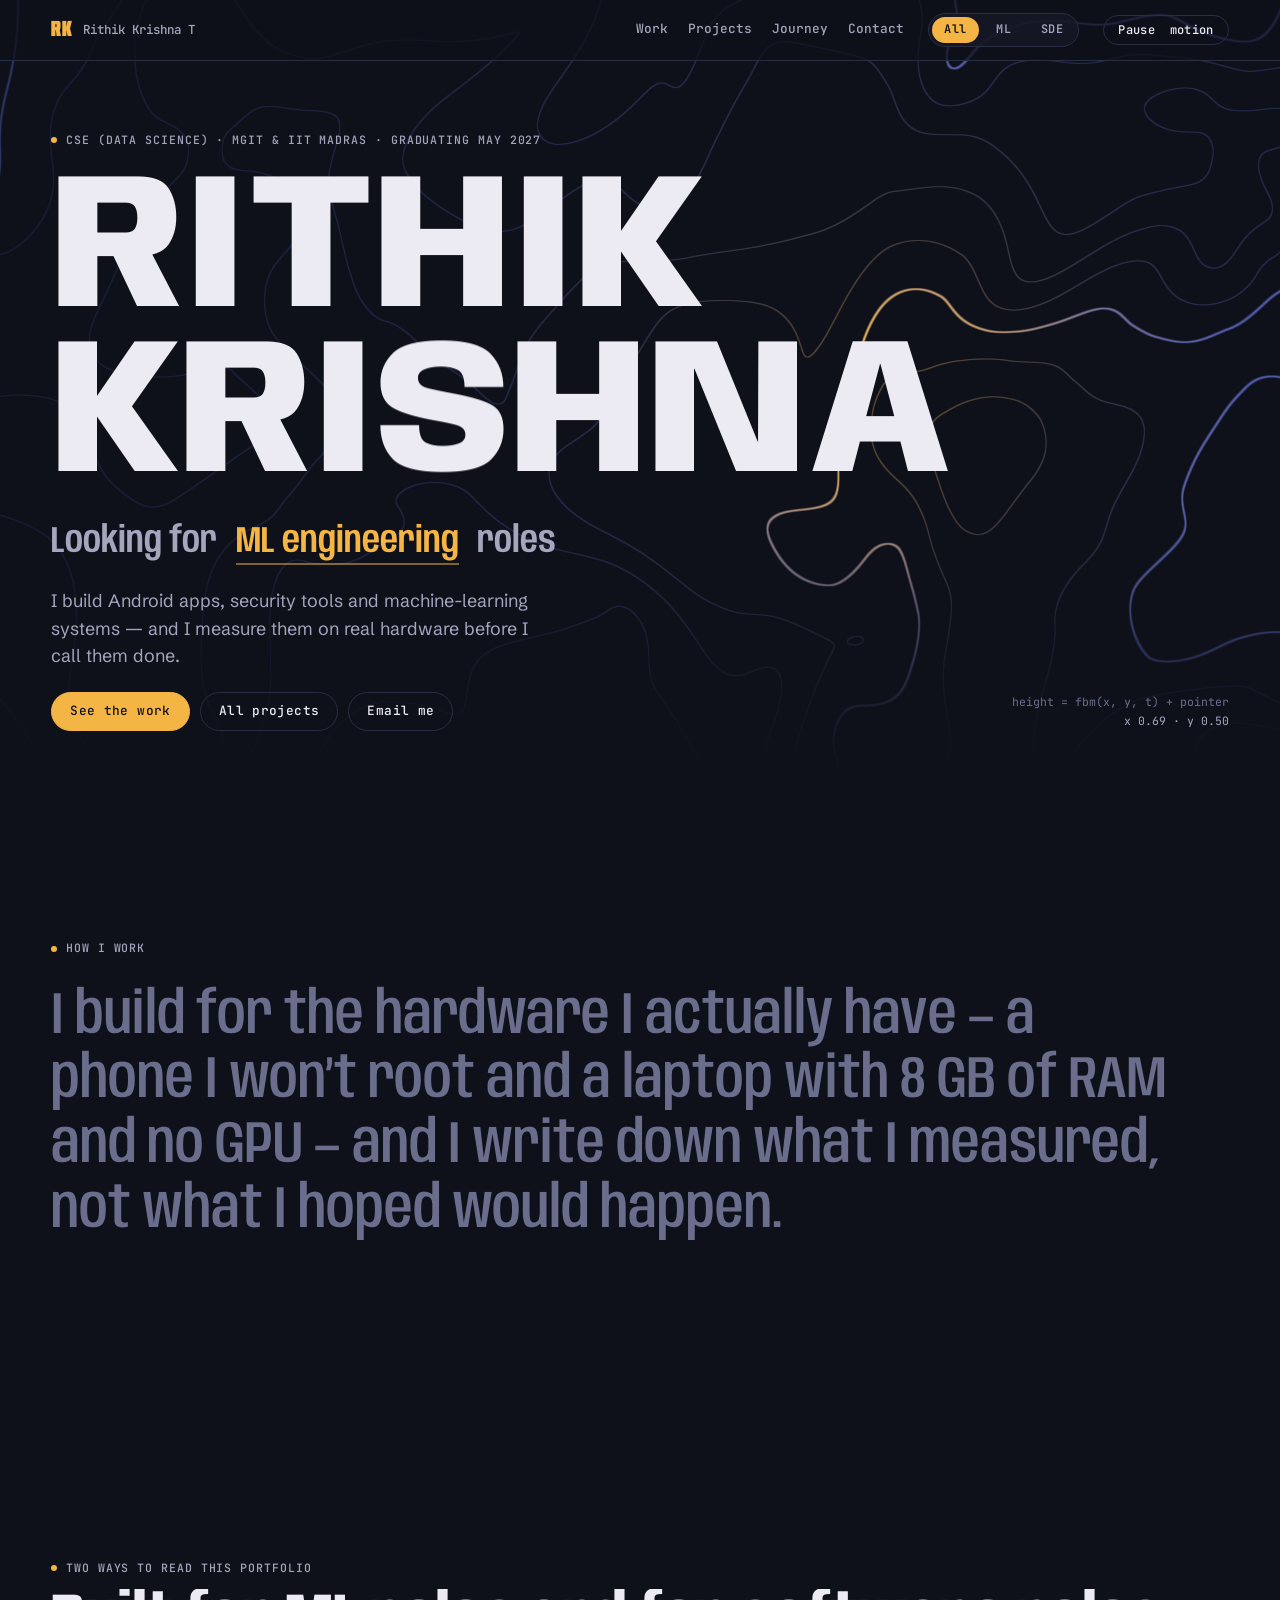
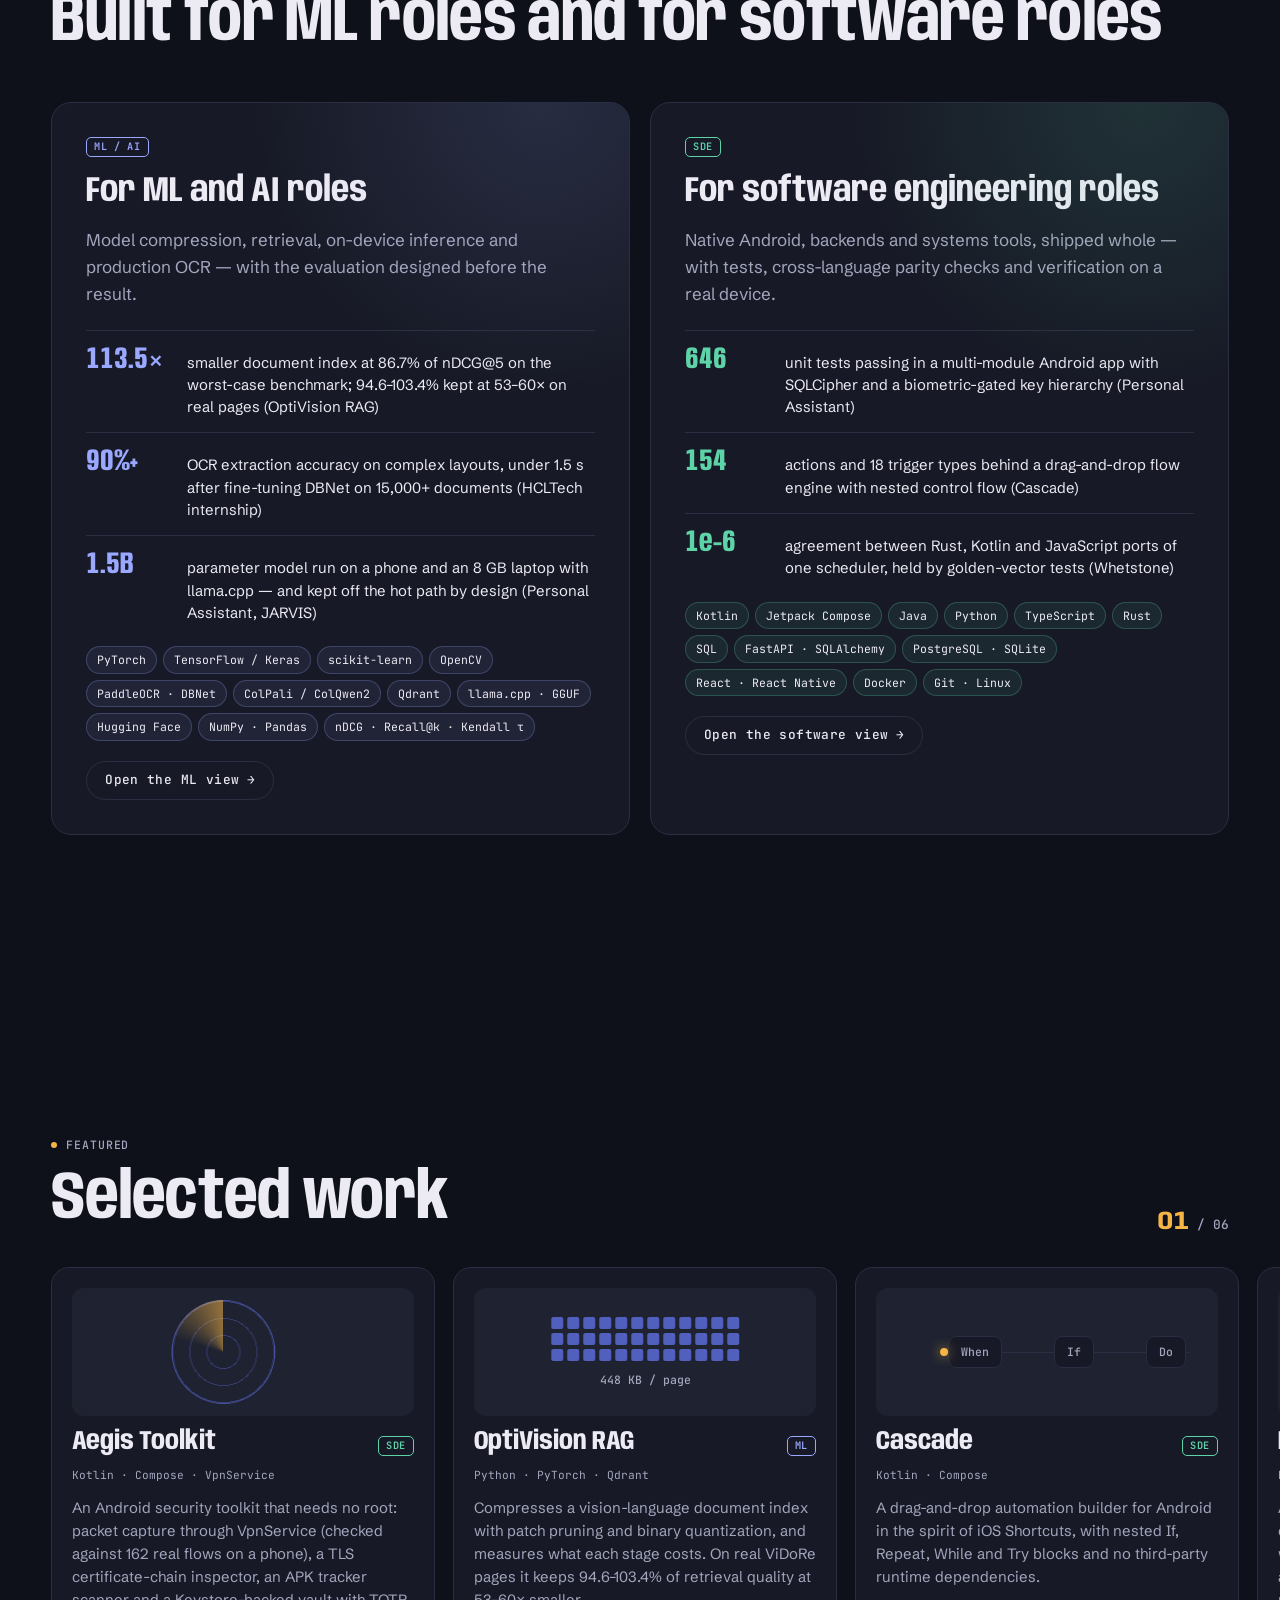
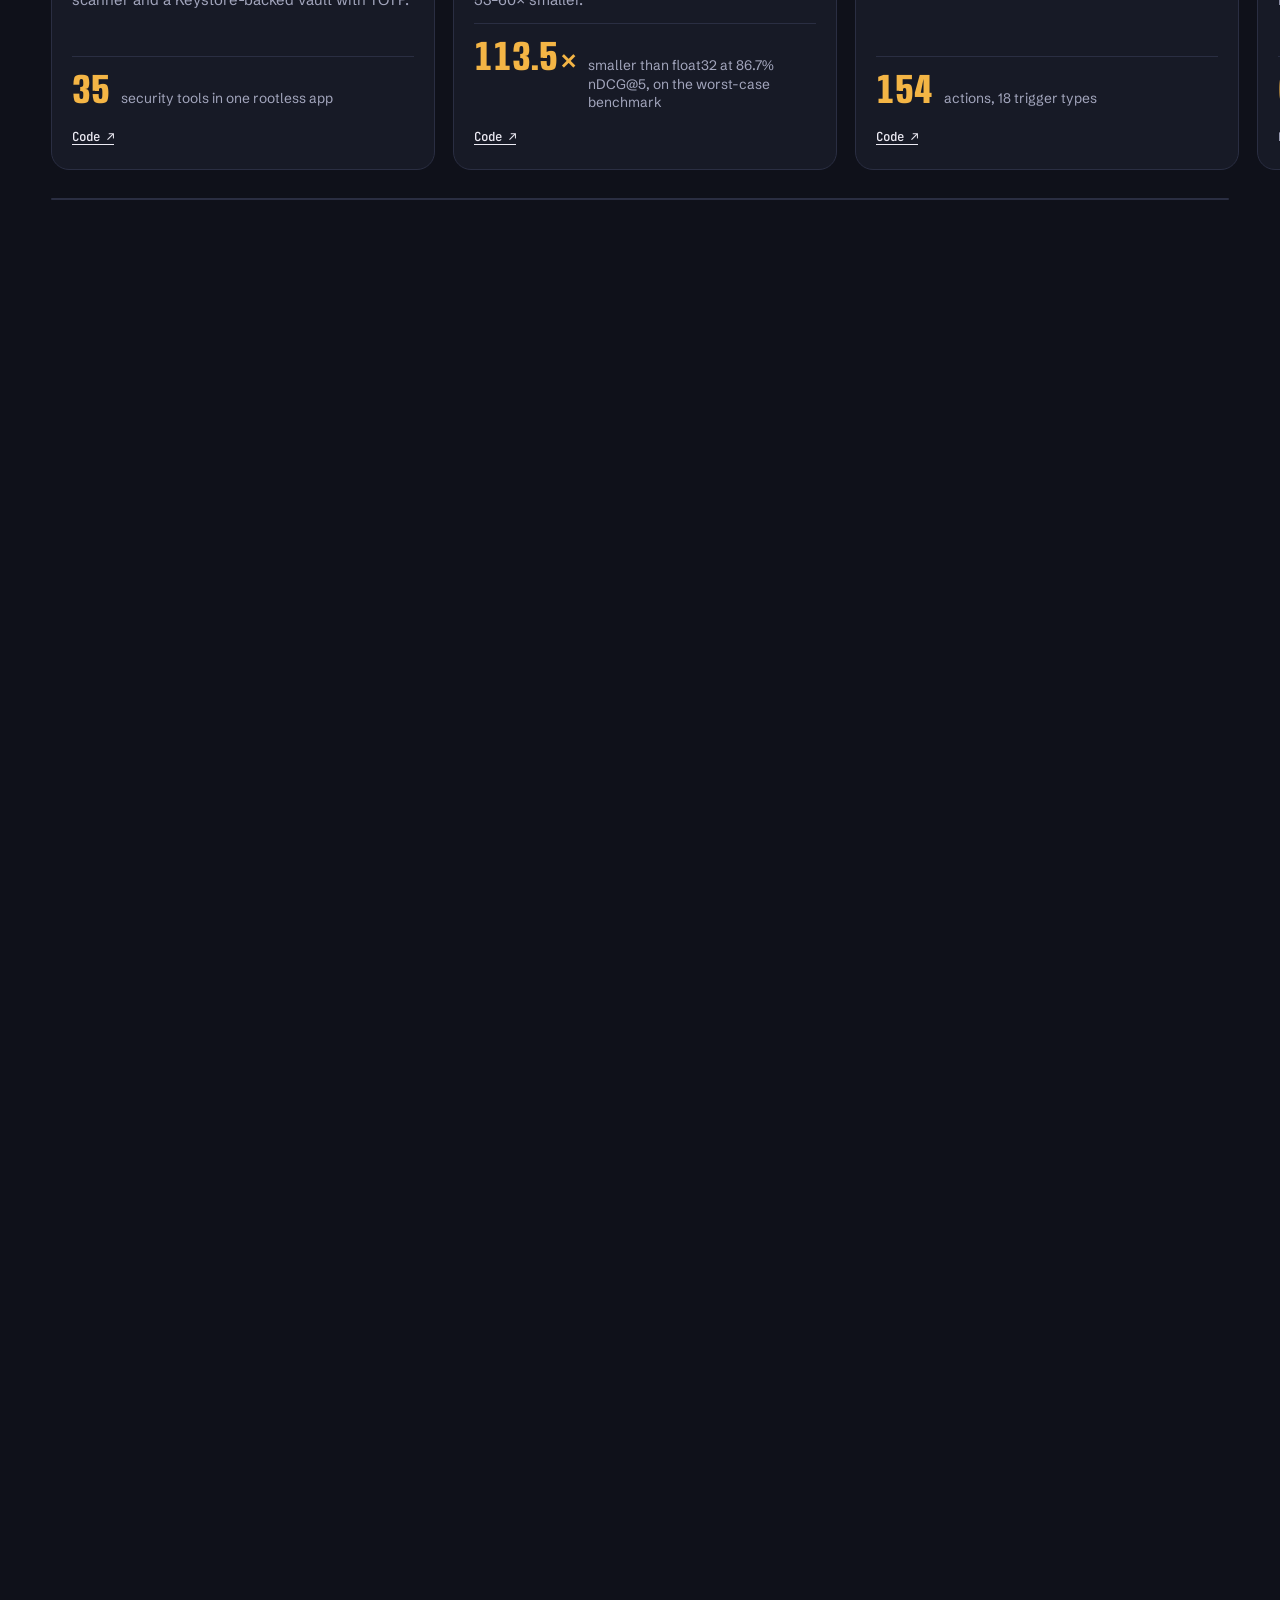
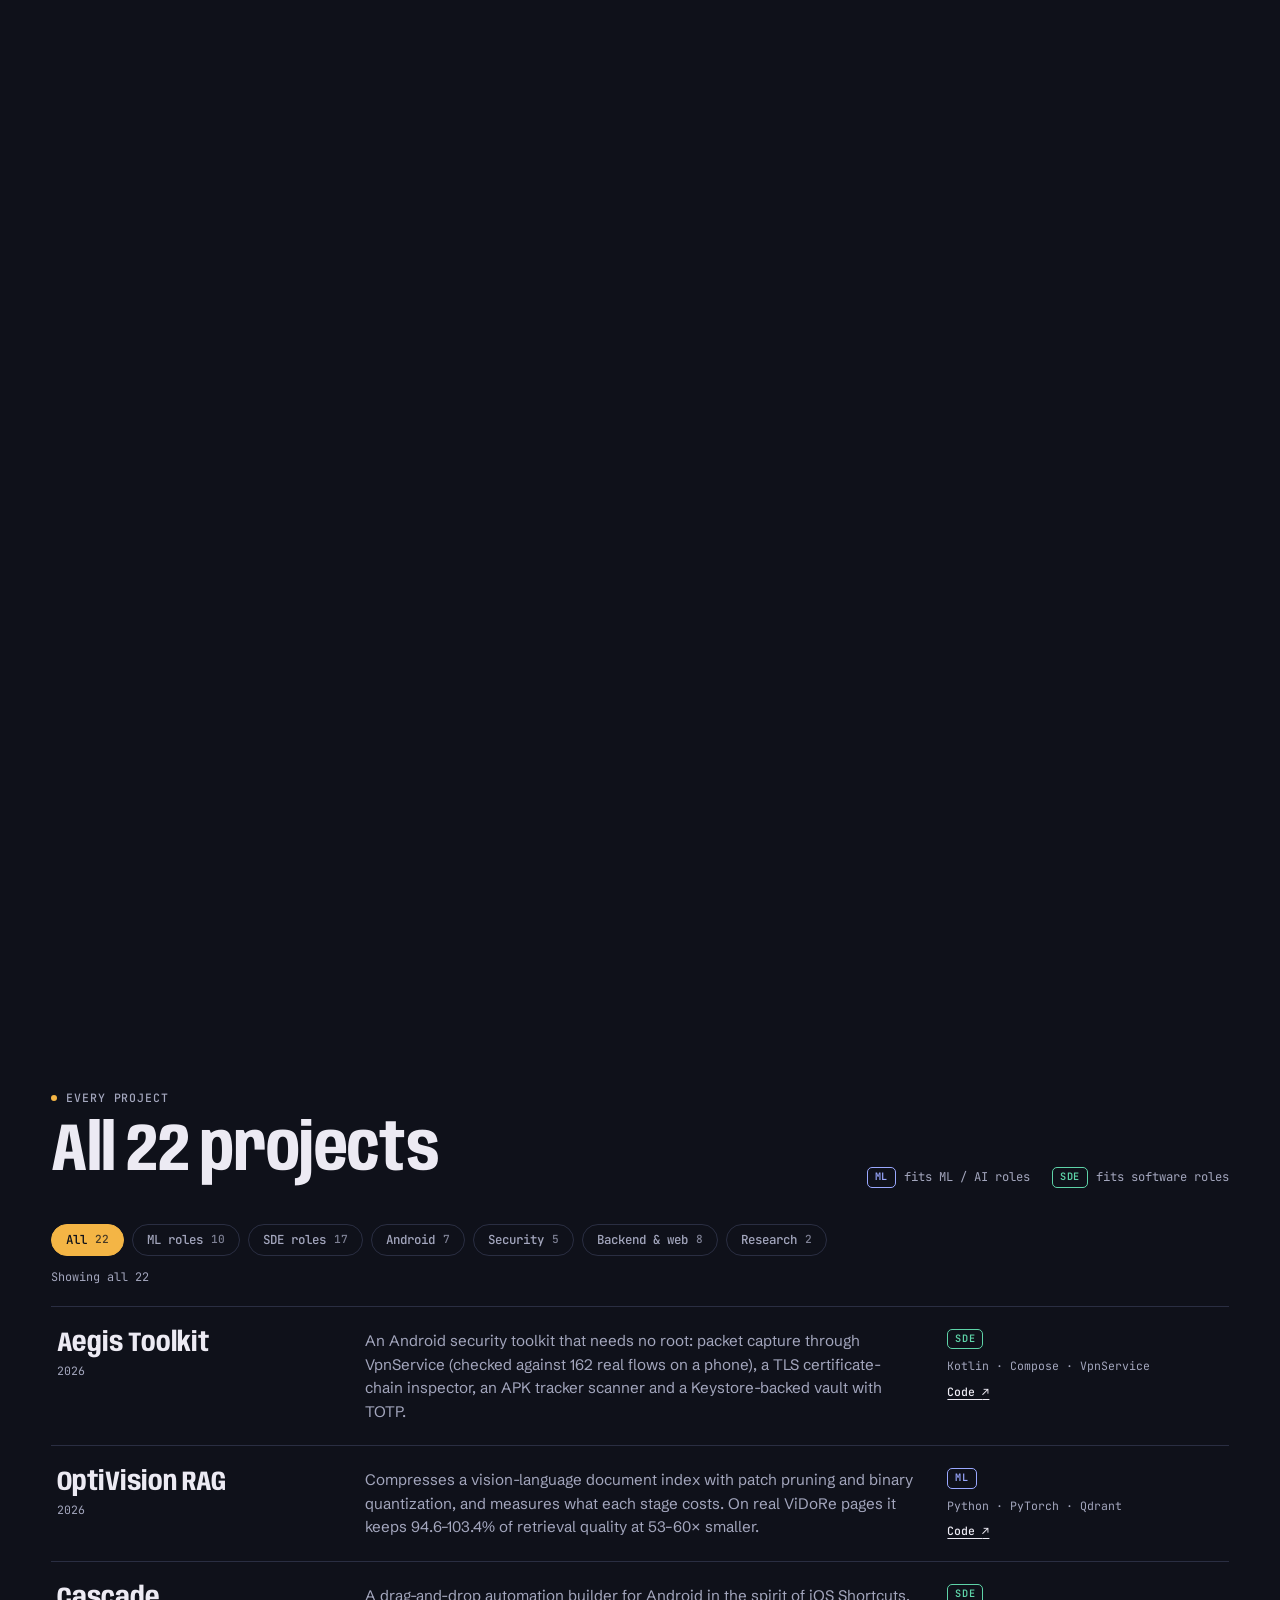
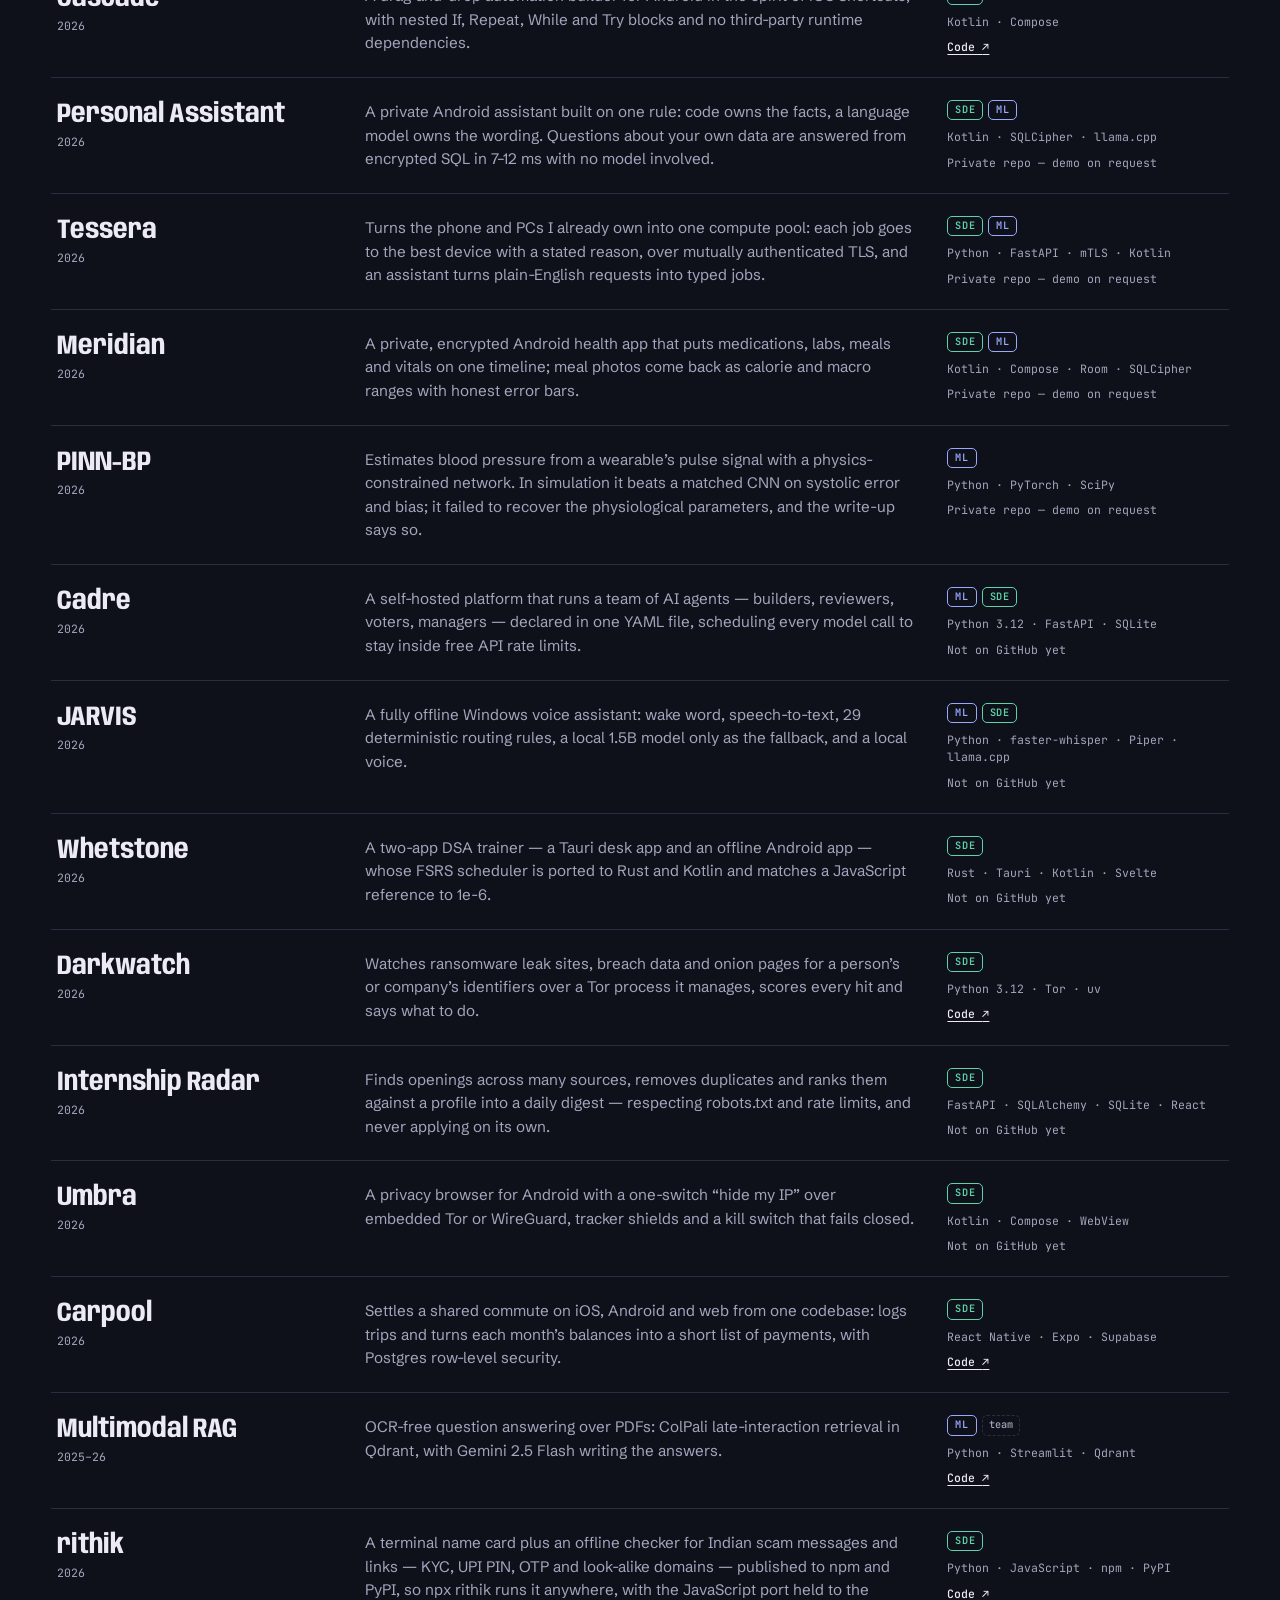
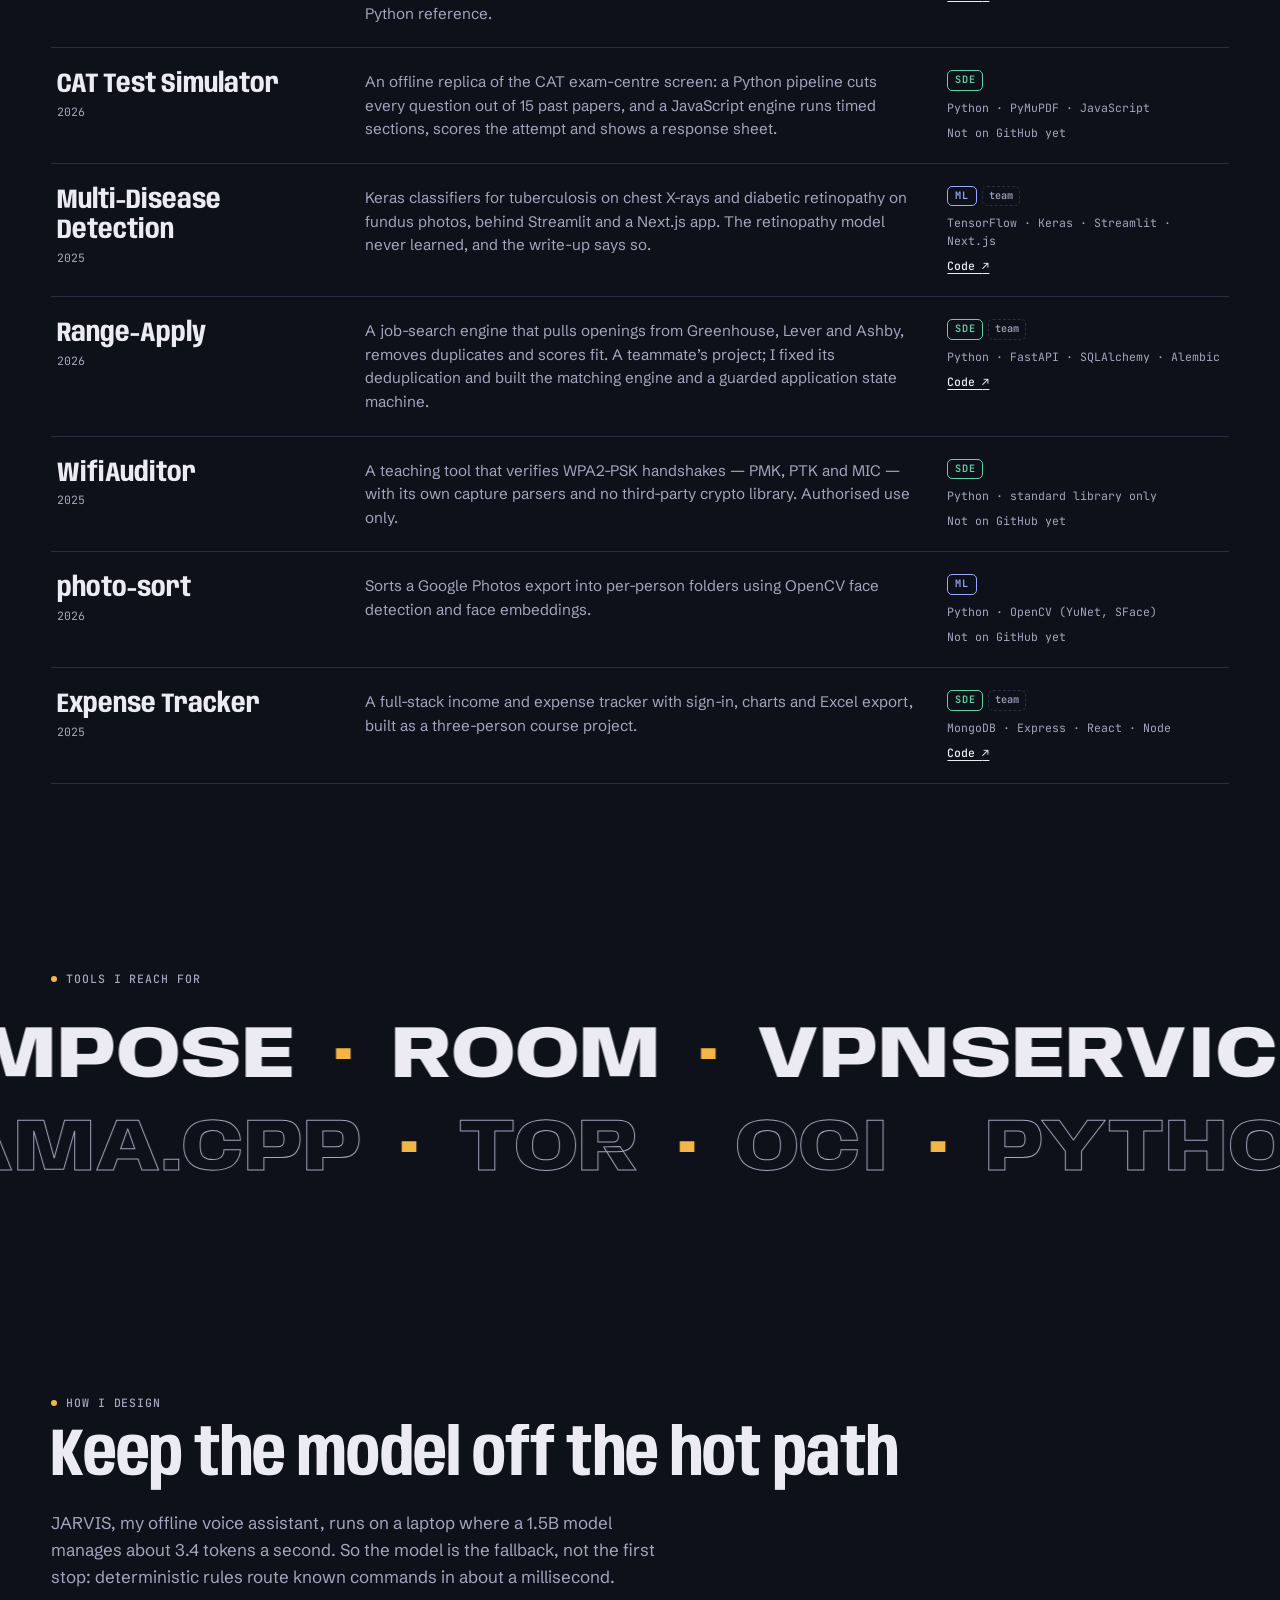
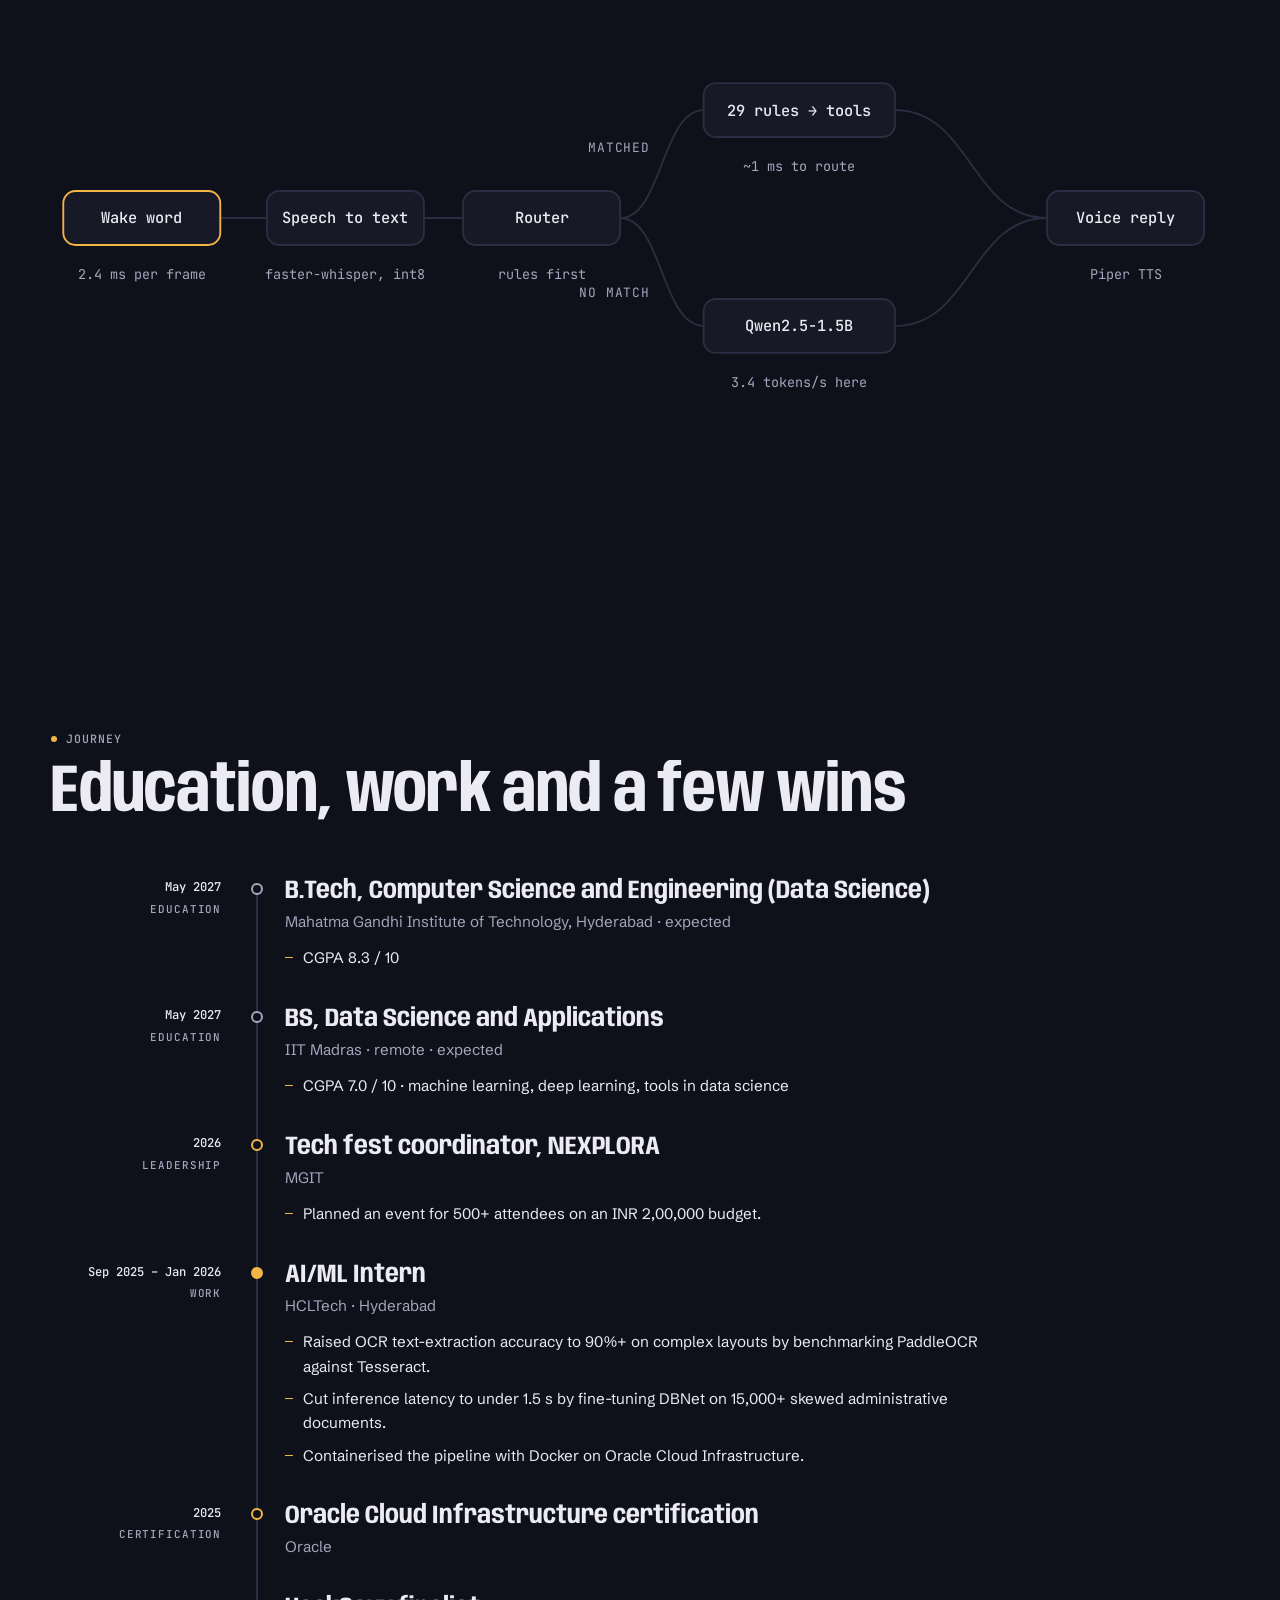
==== commit 888979d1: "Deploy portfolio build (source 525c7d5)" ====
--- a/index.html
+++ b/index.html
@@ -14,4 +14,4 @@
       } catch (e) {}
     </script><style>:root{color-scheme:dark;--ground:#0f111a;--surface:#171a26;--raised:#1e2231;--line:#2a2e42;--ink:#eceaf3;--muted:#a3a6bd;--dim:#6a6e8c;--amber:#f4b545;--ml:#9aa8ff;--sde:#5ed3a8;--cool:#5b6bd6;--cool-hi:#8b98e8;--accent:var(--amber);--accent-hi:#f7c66c;--accent-rgb:244 181 69;--contour:#5b6bd6;--display:"Anybody", "Arial Narrow", "Helvetica Neue", Arial, sans-serif;--body:"Schibsted Grotesk", "Segoe UI", system-ui, sans-serif;--mono:"JetBrains Mono", ui-monospace, Consolas, monospace;--gutter:clamp(16px, 4vw, 56px);--max:1320px;--header:60px}:root[data-lens=ml]{--accent:var(--ml);--accent-hi:#b9c3ff;--accent-rgb:154 168 255;--contour:#5d55c9}:root[data-lens=sde]{--accent:var(--sde);--accent-hi:#86e2c1;--accent-rgb:94 211 168;--contour:#2f7f86}*,:before,:after{box-sizing:border-box}[hidden]{display:none!important}html{background:var(--ground);scroll-padding-top:calc(var(--header) + 16px);-webkit-text-size-adjust:100%}body{background:var(--ground);color:var(--ink);font:400 1.0625rem/1.6 var(--body);-webkit-font-smoothing:antialiased;margin:0}img,svg,canvas,video{max-width:100%}a{color:inherit}::selection{background:var(--accent);color:var(--ground)}:focus-visible{outline:2px solid var(--accent);outline-offset:3px;border-radius:4px}main{overflow-x:clip}.wrap{padding-inline:max(var(--gutter), calc((100% - var(--max)) / 2))}.pad{padding-block:clamp(88px,12vw,168px)}.skip{z-index:100;background:var(--accent);color:var(--ground);font:600 .9rem/1 var(--body);border-radius:8px;padding:10px 14px;text-decoration:none;position:fixed;top:-80px;left:12px}.skip:focus{top:calc(env(safe-area-inset-top,0px) + 12px)}.visually-hidden{clip-path:inset(50%);white-space:nowrap;width:1px;height:1px;position:absolute;overflow:hidden}.tag{font:500 .72rem/1.4 var(--mono);letter-spacing:.08em;text-transform:uppercase;color:var(--muted);align-items:center;gap:.55rem;margin:0;display:inline-flex}.dot{background:var(--accent);border-radius:50%;flex:none;width:6px;height:6px;animation:2.4s ease-in-out infinite breathe}.h2{font-family:var(--display);font-variation-settings:"wdth" 78, "wght" 700;letter-spacing:-.01em;text-wrap:balance;margin:.7rem 0 0;font-size:clamp(2.2rem,5.4vw,4.2rem);font-weight:700;line-height:.98}.sub{max-width:62ch;color:var(--muted);margin:1rem 0 0}.btn{border:1px solid var(--line);color:var(--ink);font:500 .8rem/1 var(--mono);letter-spacing:.03em;cursor:pointer;background:0 0;border-radius:999px;align-items:center;gap:.45rem;padding:12px 18px;text-decoration:none;transition:border-color .2s,background-color .2s,color .2s;display:inline-flex}.btn:hover{border-color:var(--muted)}.btn-solid{background:var(--accent);border-color:var(--accent);color:var(--ground)}.btn-solid:hover{background:var(--accent-hi);border-color:var(--accent-hi)}.btn-small{padding:8px 14px;font-size:.75rem}.badge{font:600 .64rem/1.4 var(--mono);letter-spacing:.06em;border:1px solid;border-radius:5px;align-items:center;padding:2px 7px;display:inline-flex}.badge-ml{color:var(--ml)}.badge-sde{color:var(--sde)}.split-line{padding-bottom:.04em}.cursor{z-index:90;pointer-events:none;mix-blend-mode:difference;opacity:0;border:1.5px solid #fff;border-radius:50%;width:34px;height:34px;transition:width .25s,height .25s,opacity .25s;position:fixed;top:0;left:0;translate:-50% -50%}.cursor.on{opacity:1}.cursor.big{width:66px;height:66px}@media (hover:none),(pointer:coarse){.cursor{display:none}}@keyframes breathe{0%,to{opacity:1}50%{opacity:.3}}.paused *,.paused :before,.paused :after{animation-play-state:paused!important}@view-transition{navigation:auto}::view-transition-old(root),::view-transition-new(root){mix-blend-mode:normal}::view-transition-old(root){animation:none}::view-transition-new(root){animation:.85s cubic-bezier(.76,0,.24,1) both view-wipe}@keyframes view-wipe{0%{clip-path:circle(0 at var(--vt-x,50%) var(--vt-y,0px))}to{clip-path:circle(150vmax at var(--vt-x,50%) var(--vt-y,0px))}}@media (prefers-reduced-motion:reduce){@view-transition{navigation:none}*,:before,:after{transition:none!important;animation:none!important}.cursor{display:none}}
 </style><link rel="stylesheet" href="/_astro/Portfolio.DeWBqdQq.css"><style>html.lenis,html.lenis body{height:auto}.lenis:not(.lenis-autoToggle).lenis-stopped{overflow:clip}.lenis [data-lenis-prevent],.lenis [data-lenis-prevent-wheel],.lenis [data-lenis-prevent-touch],.lenis [data-lenis-prevent-vertical],.lenis [data-lenis-prevent-horizontal]{overscroll-behavior:contain}.lenis.lenis-smooth iframe{pointer-events:none}.lenis.lenis-autoToggle{transition-behavior:allow-discrete;transition-property:overflow;transition-duration:1ms}
-</style></head><body><a class="skip" href="#main" data-astro-cid-nen7h5rs>Skip to content</a><header class="bar" data-astro-cid-nen7h5rs><div class="bar-inner wrap" data-astro-cid-nen7h5rs><a class="brand" href="/#top" data-astro-cid-nen7h5rs><b data-astro-cid-nen7h5rs>RK</b><span data-astro-cid-nen7h5rs>Rithik Krishna T</span></a><nav class="nav" aria-label="Sections" data-astro-cid-nen7h5rs><a href="#work" data-astro-cid-nen7h5rs>Work</a><a href="#projects" data-astro-cid-nen7h5rs>Projects</a><a href="#journey" data-astro-cid-nen7h5rs>Journey</a><a href="#contact" data-astro-cid-nen7h5rs>Contact</a></nav><nav class="lens" aria-label="View the portfolio for a role" data-astro-cid-nen7h5rs><a href="/" data-lens-link="all" aria-current="page" data-astro-cid-nen7h5rs><span class="pill" aria-hidden="true" data-astro-cid-nen7h5rs></span><span class="lens-label" data-astro-cid-nen7h5rs>All</span></a><a href="/ml/" data-lens-link="ml" data-astro-cid-nen7h5rs><span class="lens-label" data-astro-cid-nen7h5rs>ML</span></a><a href="/sde/" data-lens-link="sde" data-astro-cid-nen7h5rs><span class="lens-label" data-astro-cid-nen7h5rs>SDE</span></a></nav><button class="btn btn-small pause" type="button" data-pause aria-pressed="false" data-astro-cid-nen7h5rs><span data-pause-label data-astro-cid-nen7h5rs>Pause</span><span class="wide" data-astro-cid-nen7h5rs>&nbsp;motion</span></button></div><div class="progress" aria-hidden="true" data-astro-cid-nen7h5rs></div></header><main id="main" data-astro-cid-c6r7gr4v><section class="hero" id="top" data-astro-cid-ge2uvauf><canvas class="hero-canvas" aria-hidden="true" data-astro-cid-ge2uvauf></canvas><div class="hero-inner wrap" data-hero-inner data-astro-cid-ge2uvauf><p class="tag hero-intro" data-astro-cid-ge2uvauf><span class="dot" data-astro-cid-ge2uvauf></span>CSE (Data Science) · MGIT &amp; IIT Madras · graduating May 2027</p><h1 class="name" aria-label="Rithik Krishna T" data-astro-cid-ge2uvauf><span class="line" aria-hidden="true" data-astro-cid-ge2uvauf>Rithik</span><span class="line" aria-hidden="true" data-astro-cid-ge2uvauf>Krishna</span></h1><p class="role hero-intro" data-astro-cid-ge2uvauf><span class="visually-hidden" data-astro-cid-ge2uvauf>Looking for software engineering, ML engineering roles.</span><span class="role-lead" aria-hidden="true" data-astro-cid-ge2uvauf>Looking for</span><span class="role-word" aria-hidden="true" data-roles="[&quot;software engineering&quot;,&quot;ML engineering&quot;]" data-astro-cid-ge2uvauf>software engineering</span><span class="role-lead" aria-hidden="true" data-astro-cid-ge2uvauf>roles</span></p><div class="hero-foot" data-astro-cid-ge2uvauf><div class="hero-copy" data-astro-cid-ge2uvauf><p class="lede hero-rise" data-astro-cid-ge2uvauf>I build Android apps, security tools and machine-learning systems — and I measure them on real hardware before I call them done.</p><div class="actions hero-intro" data-astro-cid-ge2uvauf><a class="btn btn-solid" href="#work" data-astro-cid-ge2uvauf>See the work</a><a class="btn" href="#projects" data-astro-cid-ge2uvauf>All projects</a><a class="btn" href="mailto:trithikkrishna@gmail.com" data-astro-cid-ge2uvauf>Email me</a></div></div><p class="readout hero-intro" aria-hidden="true" data-astro-cid-ge2uvauf>height = fbm(x, y, t) + pointer<br data-astro-cid-ge2uvauf><span data-coords data-astro-cid-ge2uvauf>x 0.62 · y 0.55</span></p></div></div></section><section class="statement wrap pad" aria-label="How I work" data-astro-cid-zx4qcpyt><p class="tag" data-astro-cid-zx4qcpyt><span class="dot" data-astro-cid-zx4qcpyt></span>How I work</p><p class="scrub" data-scrub data-astro-cid-zx4qcpyt>I build for the hardware I actually have — a phone I won’t root and a laptop with 8 GB of RAM and no GPU — and I write down what I <em class="accent" data-astro-cid-zx4qcpyt>measured,</em> not what I hoped would happen.</p></section><section class="fit wrap pad" id="fit" aria-labelledby="fit-title" data-astro-cid-7quset7c><p class="tag" data-astro-cid-7quset7c><span class="dot" data-astro-cid-7quset7c></span>Two ways to read this portfolio</p><h2 id="fit-title" class="h2" data-split data-astro-cid-7quset7c>Built for ML roles and for software roles</h2><div class="fit-grid" data-astro-cid-7quset7c><article class="panel panel-ml" data-fit-panel data-astro-cid-7quset7c><div class="panel-head" data-astro-cid-7quset7c><span class="badge badge-ml" data-astro-cid-7quset7c>ML / AI</span></div><h3 data-astro-cid-7quset7c>For ML and AI roles</h3><p class="pitch" data-astro-cid-7quset7c>Model compression, retrieval, on-device inference and production OCR — with the evaluation designed before the result.</p><ul class="proof" role="list" data-astro-cid-7quset7c><li data-astro-cid-7quset7c><span class="fig-wrap" data-astro-cid-7quset7c><span class="fig" data-astro-cid-7quset7c>113.5</span><span class="fig-x" data-astro-cid-7quset7c>×</span></span><span class="txt" data-astro-cid-7quset7c>smaller document index at 86.7% of nDCG@5 on the worst-case benchmark; 94.6–103.4% kept at 53–60× on real pages (OptiVision RAG)</span></li><li data-astro-cid-7quset7c><span class="fig-wrap" data-astro-cid-7quset7c><span class="fig" data-astro-cid-7quset7c>90%+</span></span><span class="txt" data-astro-cid-7quset7c>OCR extraction accuracy on complex layouts, under 1.5 s after fine-tuning DBNet on 15,000+ documents (HCLTech internship)</span></li><li data-astro-cid-7quset7c><span class="fig-wrap" data-astro-cid-7quset7c><span class="fig" data-astro-cid-7quset7c>1.5B</span></span><span class="txt" data-astro-cid-7quset7c>parameter model run on a phone and an 8 GB laptop with llama.cpp — and kept off the hot path by design (Personal Assistant, JARVIS)</span></li></ul><ul class="skills" role="list" data-astro-cid-7quset7c><li data-astro-cid-7quset7c>PyTorch</li><li data-astro-cid-7quset7c>TensorFlow / Keras</li><li data-astro-cid-7quset7c>scikit-learn</li><li data-astro-cid-7quset7c>OpenCV</li><li data-astro-cid-7quset7c>PaddleOCR · DBNet</li><li data-astro-cid-7quset7c>ColPali / ColQwen2</li><li data-astro-cid-7quset7c>Qdrant</li><li data-astro-cid-7quset7c>llama.cpp · GGUF</li><li data-astro-cid-7quset7c>Hugging Face</li><li data-astro-cid-7quset7c>NumPy · Pandas</li><li data-astro-cid-7quset7c>nDCG · Recall@k · Kendall τ</li></ul><a class="btn panel-link" href="/ml/" data-lens-link="ml" data-astro-cid-7quset7c>Open the ML view <span aria-hidden="true" data-astro-cid-7quset7c>→</span></a></article><article class="panel panel-sde" data-fit-panel data-astro-cid-7quset7c><div class="panel-head" data-astro-cid-7quset7c><span class="badge badge-sde" data-astro-cid-7quset7c>SDE</span></div><h3 data-astro-cid-7quset7c>For software engineering roles</h3><p class="pitch" data-astro-cid-7quset7c>Native Android, backends and systems tools, shipped whole — with tests, cross-language parity checks and verification on a real device.</p><ul class="proof" role="list" data-astro-cid-7quset7c><li data-astro-cid-7quset7c><span class="fig-wrap" data-astro-cid-7quset7c><span class="fig" data-astro-cid-7quset7c>646</span></span><span class="txt" data-astro-cid-7quset7c>unit tests passing in a multi-module Android app with SQLCipher and a biometric-gated key hierarchy (Personal Assistant)</span></li><li data-astro-cid-7quset7c><span class="fig-wrap" data-astro-cid-7quset7c><span class="fig" data-astro-cid-7quset7c>154</span></span><span class="txt" data-astro-cid-7quset7c>actions and 18 trigger types behind a drag-and-drop flow engine with nested control flow (Cascade)</span></li><li data-astro-cid-7quset7c><span class="fig-wrap" data-astro-cid-7quset7c><span class="fig" data-astro-cid-7quset7c>1e-6</span></span><span class="txt" data-astro-cid-7quset7c>agreement between Rust, Kotlin and JavaScript ports of one scheduler, held by golden-vector tests (Whetstone)</span></li></ul><ul class="skills" role="list" data-astro-cid-7quset7c><li data-astro-cid-7quset7c>Kotlin</li><li data-astro-cid-7quset7c>Jetpack Compose</li><li data-astro-cid-7quset7c>Java</li><li data-astro-cid-7quset7c>Python</li><li data-astro-cid-7quset7c>TypeScript</li><li data-astro-cid-7quset7c>Rust</li><li data-astro-cid-7quset7c>SQL</li><li data-astro-cid-7quset7c>FastAPI · SQLAlchemy</li><li data-astro-cid-7quset7c>PostgreSQL · SQLite</li><li data-astro-cid-7quset7c>React · React Native</li><li data-astro-cid-7quset7c>Docker</li><li data-astro-cid-7quset7c>Git · Linux</li></ul><a class="btn panel-link" href="/sde/" data-lens-link="sde" data-astro-cid-7quset7c>Open the software view <span aria-hidden="true" data-astro-cid-7quset7c>→</span></a></article></div></section><section class="rail" id="work" aria-labelledby="work-title" data-astro-cid-soqx7j2g><div class="wrap rail-head" data-astro-cid-soqx7j2g><div data-astro-cid-soqx7j2g><p class="tag" data-astro-cid-soqx7j2g><span class="dot" data-astro-cid-soqx7j2g></span>Featured</p><h2 id="work-title" class="h2" data-split data-astro-cid-soqx7j2g>Selected work</h2></div><p class="counter" aria-hidden="true" data-astro-cid-soqx7j2g><span data-rail-index data-astro-cid-soqx7j2g>01</span> / 06</p><p class="swipe-hint" aria-hidden="true" data-astro-cid-soqx7j2g>Swipe for more →</p></div><div class="rail-viewport" data-astro-cid-soqx7j2g><ul class="rail-track" role="list" data-astro-cid-soqx7j2g><li class="card" data-astro-cid-soqx7j2g><div class="motif" aria-hidden="true" data-astro-cid-hrkc2wo6><div class="motif-inner motif-radar" data-astro-cid-hrkc2wo6><span class="sweep" data-astro-cid-hrkc2wo6></span><i data-astro-cid-hrkc2wo6></i><i data-astro-cid-hrkc2wo6></i><i data-astro-cid-hrkc2wo6></i></div></div><div class="card-top" data-astro-cid-soqx7j2g><h3 data-astro-cid-soqx7j2g>Aegis Toolkit</h3><span class="badges" data-astro-cid-soqx7j2g><span class="badge badge-sde" data-astro-cid-soqx7j2g>SDE</span></span></div><p class="chip" data-astro-cid-soqx7j2g>Kotlin · Compose · VpnService</p><p class="desc" data-astro-cid-soqx7j2g>An Android security toolkit that needs no root: packet capture through VpnService (checked against 162 real flows on a phone), a TLS certificate-chain inspector, an APK tracker scanner and a Keystore-backed vault with TOTP.</p><p class="stat" data-astro-cid-soqx7j2g><span class="figure" data-astro-cid-soqx7j2g><span class="num" data-count="35" data-decimals="0" data-astro-cid-soqx7j2g>35</span></span><span class="unit" data-astro-cid-soqx7j2g>security tools in one rootless app</span></p><div class="card-links" data-astro-cid-soqx7j2g><a href="https://github.com/Daemon-VI/AegisToolkit" target="_blank" rel="noopener" data-astro-cid-soqx7j2g>Code <span aria-hidden="true" data-astro-cid-soqx7j2g>↗</span><span class="visually-hidden" data-astro-cid-soqx7j2g>— Aegis Toolkit (opens in a new tab)</span></a></div></li><li class="card" data-astro-cid-soqx7j2g><div class="motif" aria-hidden="true" data-astro-cid-hrkc2wo6><div class="motif-inner motif-squeeze" data-astro-cid-hrkc2wo6><div class="grid" data-astro-cid-hrkc2wo6><span class="keep" style="--d:0.00s" data-astro-cid-hrkc2wo6></span><span class="drop" style="--d:0.25s" data-astro-cid-hrkc2wo6></span><span class="drop" style="--d:0.14s" data-astro-cid-hrkc2wo6></span><span class="keep" style="--d:0.04s" data-astro-cid-hrkc2wo6></span><span class="drop" style="--d:0.29s" data-astro-cid-hrkc2wo6></span><span class="drop" style="--d:0.18s" data-astro-cid-hrkc2wo6></span><span class="keep" style="--d:0.07s" data-astro-cid-hrkc2wo6></span><span class="drop" style="--d:0.32s" data-astro-cid-hrkc2wo6></span><span class="drop" style="--d:0.21s" data-astro-cid-hrkc2wo6></span><span class="drop" style="--d:0.11s" data-astro-cid-hrkc2wo6></span><span class="keep" style="--d:0.00s" data-astro-cid-hrkc2wo6></span><span class="drop" style="--d:0.25s" data-astro-cid-hrkc2wo6></span><span class="drop" style="--d:0.14s" data-astro-cid-hrkc2wo6></span><span class="keep" style="--d:0.04s" data-astro-cid-hrkc2wo6></span><span class="drop" style="--d:0.29s" data-astro-cid-hrkc2wo6></span><span class="drop" style="--d:0.18s" data-astro-cid-hrkc2wo6></span><span class="keep" style="--d:0.07s" data-astro-cid-hrkc2wo6></span><span class="drop" style="--d:0.32s" data-astro-cid-hrkc2wo6></span><span class="drop" style="--d:0.21s" data-astro-cid-hrkc2wo6></span><span class="drop" style="--d:0.11s" data-astro-cid-hrkc2wo6></span><span class="keep" style="--d:0.00s" data-astro-cid-hrkc2wo6></span><span class="drop" style="--d:0.25s" data-astro-cid-hrkc2wo6></span><span class="drop" style="--d:0.14s" data-astro-cid-hrkc2wo6></span><span class="keep" style="--d:0.04s" data-astro-cid-hrkc2wo6></span><span class="drop" style="--d:0.29s" data-astro-cid-hrkc2wo6></span><span class="drop" style="--d:0.18s" data-astro-cid-hrkc2wo6></span><span class="keep" style="--d:0.07s" data-astro-cid-hrkc2wo6></span><span class="drop" style="--d:0.32s" data-astro-cid-hrkc2wo6></span><span class="drop" style="--d:0.21s" data-astro-cid-hrkc2wo6></span><span class="drop" style="--d:0.11s" data-astro-cid-hrkc2wo6></span><span class="keep" style="--d:0.00s" data-astro-cid-hrkc2wo6></span><span class="drop" style="--d:0.25s" data-astro-cid-hrkc2wo6></span><span class="drop" style="--d:0.14s" data-astro-cid-hrkc2wo6></span><span class="keep" style="--d:0.04s" data-astro-cid-hrkc2wo6></span><span class="drop" style="--d:0.29s" data-astro-cid-hrkc2wo6></span><span class="drop" style="--d:0.18s" data-astro-cid-hrkc2wo6></span></div><div class="sizes" data-astro-cid-hrkc2wo6><span class="before" data-astro-cid-hrkc2wo6>448 KB / page</span><span class="after" data-astro-cid-hrkc2wo6>3.95 KB / page</span></div></div></div><div class="card-top" data-astro-cid-soqx7j2g><h3 data-astro-cid-soqx7j2g>OptiVision RAG</h3><span class="badges" data-astro-cid-soqx7j2g><span class="badge badge-ml" data-astro-cid-soqx7j2g>ML</span></span></div><p class="chip" data-astro-cid-soqx7j2g>Python · PyTorch · Qdrant</p><p class="desc" data-astro-cid-soqx7j2g>Compresses a vision-language document index with patch pruning and binary quantization, and measures what each stage costs. On real ViDoRe pages it keeps 94.6–103.4% of retrieval quality at 53–60× smaller.</p><p class="stat" data-astro-cid-soqx7j2g><span class="figure" data-astro-cid-soqx7j2g><span class="num" data-count="113.5" data-decimals="1" data-astro-cid-soqx7j2g>113.5</span><span class="suffix" data-astro-cid-soqx7j2g>×</span></span><span class="unit" data-astro-cid-soqx7j2g>smaller than float32 at 86.7% nDCG@5, on the worst-case benchmark</span></p><div class="card-links" data-astro-cid-soqx7j2g><a href="https://github.com/Daemon-VI/optivision-rag" target="_blank" rel="noopener" data-astro-cid-soqx7j2g>Code <span aria-hidden="true" data-astro-cid-soqx7j2g>↗</span><span class="visually-hidden" data-astro-cid-soqx7j2g>— OptiVision RAG (opens in a new tab)</span></a></div></li><li class="card" data-astro-cid-soqx7j2g><div class="motif" aria-hidden="true" data-astro-cid-hrkc2wo6><div class="motif-inner motif-chain" data-astro-cid-hrkc2wo6><b style="--d:0.37s" data-astro-cid-hrkc2wo6>When</b><b style="--d:1.20s" data-astro-cid-hrkc2wo6>If</b><b style="--d:2.03s" data-astro-cid-hrkc2wo6>Do</b><span class="pulse" data-astro-cid-hrkc2wo6></span></div></div><div class="card-top" data-astro-cid-soqx7j2g><h3 data-astro-cid-soqx7j2g>Cascade</h3><span class="badges" data-astro-cid-soqx7j2g><span class="badge badge-sde" data-astro-cid-soqx7j2g>SDE</span></span></div><p class="chip" data-astro-cid-soqx7j2g>Kotlin · Compose</p><p class="desc" data-astro-cid-soqx7j2g>A drag-and-drop automation builder for Android in the spirit of iOS Shortcuts, with nested If, Repeat, While and Try blocks and no third-party runtime dependencies.</p><p class="stat" data-astro-cid-soqx7j2g><span class="figure" data-astro-cid-soqx7j2g><span class="num" data-count="154" data-decimals="0" data-astro-cid-soqx7j2g>154</span></span><span class="unit" data-astro-cid-soqx7j2g>actions, 18 trigger types</span></p><div class="card-links" data-astro-cid-soqx7j2g><a href="https://github.com/Daemon-VI/Cascade" target="_blank" rel="noopener" data-astro-cid-soqx7j2g>Code <span aria-hidden="true" data-astro-cid-soqx7j2g>↗</span><span class="visually-hidden" data-astro-cid-soqx7j2g>— Cascade (opens in a new tab)</span></a></div></li><li class="card" data-astro-cid-soqx7j2g><div class="motif" aria-hidden="true" data-astro-cid-hrkc2wo6><div class="motif-inner motif-fork" data-astro-cid-hrkc2wo6><div class="fork" data-astro-cid-hrkc2wo6><svg viewBox="0 0 220 110" width="220" height="110" data-astro-cid-hrkc2wo6><path d="M40 55 C90 55 104 24 176 24" data-astro-cid-hrkc2wo6></path><path d="M40 55 C90 55 104 86 176 86" data-astro-cid-hrkc2wo6></path></svg><span class="fnode" style="left:40px;top:55px" data-astro-cid-hrkc2wo6>ask</span><span class="fnode" style="left:176px;top:24px" data-astro-cid-hrkc2wo6>SQL</span><span class="fnode" style="left:176px;top:86px" data-astro-cid-hrkc2wo6>model</span><i class="pkt fast" style="offset-path:path('M40 55 C90 55 104 24 176 24')" data-astro-cid-hrkc2wo6></i><i class="pkt slow" style="offset-path:path('M40 55 C90 55 104 86 176 86')" data-astro-cid-hrkc2wo6></i></div></div></div><div class="card-top" data-astro-cid-soqx7j2g><h3 data-astro-cid-soqx7j2g>Personal Assistant</h3><span class="badges" data-astro-cid-soqx7j2g><span class="badge badge-sde" data-astro-cid-soqx7j2g>SDE</span><span class="badge badge-ml" data-astro-cid-soqx7j2g>ML</span></span></div><p class="chip" data-astro-cid-soqx7j2g>Kotlin · SQLCipher · llama.cpp</p><p class="desc" data-astro-cid-soqx7j2g>A private Android assistant built on one rule: code owns the facts, a language model owns the wording. Questions about your own data are answered from encrypted SQL in 7–12 ms with no model involved.</p><p class="stat" data-astro-cid-soqx7j2g><span class="figure" data-astro-cid-soqx7j2g><span class="num" data-count="646" data-decimals="0" data-astro-cid-soqx7j2g>646</span></span><span class="unit" data-astro-cid-soqx7j2g>unit tests passing, none failing</span></p><div class="card-links" data-astro-cid-soqx7j2g><span class="note" data-astro-cid-soqx7j2g>Private repo — demo on request</span></div></li><li class="card" data-astro-cid-soqx7j2g><div class="motif" aria-hidden="true" data-astro-cid-hrkc2wo6><div class="motif-inner motif-voice" data-astro-cid-hrkc2wo6><div class="voice" data-astro-cid-hrkc2wo6><i style="--h:0.35;--d:0.00s" data-astro-cid-hrkc2wo6></i><i style="--h:0.7;--d:0.13s" data-astro-cid-hrkc2wo6></i><i style="--h:0.5;--d:0.26s" data-astro-cid-hrkc2wo6></i><i style="--h:0.95;--d:0.39s" data-astro-cid-hrkc2wo6></i><i style="--h:0.6;--d:0.52s" data-astro-cid-hrkc2wo6></i><i style="--h:0.85;--d:0.65s" data-astro-cid-hrkc2wo6></i><i style="--h:0.4;--d:0.78s" data-astro-cid-hrkc2wo6></i><i style="--h:0.75;--d:0.91s" data-astro-cid-hrkc2wo6></i><i style="--h:0.55;--d:1.04s" data-astro-cid-hrkc2wo6></i><i style="--h:0.3;--d:1.17s" data-astro-cid-hrkc2wo6></i><i style="--h:0.65;--d:1.30s" data-astro-cid-hrkc2wo6></i></div></div></div><div class="card-top" data-astro-cid-soqx7j2g><h3 data-astro-cid-soqx7j2g>JARVIS</h3><span class="badges" data-astro-cid-soqx7j2g><span class="badge badge-ml" data-astro-cid-soqx7j2g>ML</span><span class="badge badge-sde" data-astro-cid-soqx7j2g>SDE</span></span></div><p class="chip" data-astro-cid-soqx7j2g>Python · faster-whisper · Piper · llama.cpp</p><p class="desc" data-astro-cid-soqx7j2g>A fully offline Windows voice assistant: wake word, speech-to-text, 29 deterministic routing rules, a local 1.5B model only as the fallback, and a local voice.</p><p class="stat" data-astro-cid-soqx7j2g><span class="figure" data-astro-cid-soqx7j2g><span class="num" data-count="2.4" data-decimals="1" data-astro-cid-soqx7j2g>2.4</span><span class="suffix" data-astro-cid-soqx7j2g> ms</span></span><span class="unit" data-astro-cid-soqx7j2g>wake-word check per audio frame</span></p><div class="card-links" data-astro-cid-soqx7j2g><span class="note" data-astro-cid-soqx7j2g>Not on GitHub yet</span></div></li><li class="card" data-astro-cid-soqx7j2g><div class="motif" aria-hidden="true" data-astro-cid-hrkc2wo6><div class="motif-inner motif-flip" data-astro-cid-hrkc2wo6><div class="flipper" data-astro-cid-hrkc2wo6><span class="face front" data-astro-cid-hrkc2wo6>Pair summing to k in a sorted array?</span><span class="face back" data-astro-cid-hrkc2wo6>Two pointers · O(n)</span></div></div></div><div class="card-top" data-astro-cid-soqx7j2g><h3 data-astro-cid-soqx7j2g>Whetstone</h3><span class="badges" data-astro-cid-soqx7j2g><span class="badge badge-sde" data-astro-cid-soqx7j2g>SDE</span></span></div><p class="chip" data-astro-cid-soqx7j2g>Rust · Tauri · Kotlin · Svelte</p><p class="desc" data-astro-cid-soqx7j2g>A two-app DSA trainer — a Tauri desk app and an offline Android app — whose FSRS scheduler is ported to Rust and Kotlin and matches a JavaScript reference to 1e-6.</p><p class="stat" data-astro-cid-soqx7j2g><span class="figure" data-astro-cid-soqx7j2g><span class="num" data-count="215" data-decimals="0" data-astro-cid-soqx7j2g>215</span></span><span class="unit" data-astro-cid-soqx7j2g>cards across 43 patterns, plus 78 problems</span></p><div class="card-links" data-astro-cid-soqx7j2g><span class="note" data-astro-cid-soqx7j2g>Not on GitHub yet</span></div></li></ul></div><div class="wrap meter-wrap" aria-hidden="true" data-astro-cid-soqx7j2g><div class="rail-meter" data-astro-cid-soqx7j2g><span data-astro-cid-soqx7j2g></span></div></div></section><section class="index wrap pad" id="projects" aria-labelledby="projects-title" data-astro-cid-ftq3vvlr><div class="index-head" data-astro-cid-ftq3vvlr><div data-astro-cid-ftq3vvlr><p class="tag" data-astro-cid-ftq3vvlr><span class="dot" data-astro-cid-ftq3vvlr></span>Every project</p><h2 id="projects-title" class="h2" data-split data-astro-cid-ftq3vvlr>All 22 projects</h2></div><p class="legend" data-astro-cid-ftq3vvlr><span class="legend-item" data-astro-cid-ftq3vvlr><span class="badge badge-ml" data-astro-cid-ftq3vvlr>ML</span> fits ML / AI roles</span><span class="legend-item" data-astro-cid-ftq3vvlr><span class="badge badge-sde" data-astro-cid-ftq3vvlr>SDE</span> fits software roles</span></p></div><div class="filters" role="group" aria-label="Filter projects" data-astro-cid-ftq3vvlr><button type="button" class="filter" data-filter="all" aria-pressed="true" data-astro-cid-ftq3vvlr>All<span class="count" data-astro-cid-ftq3vvlr>22</span></button><button type="button" class="filter" data-filter="ml" aria-pressed="false" data-astro-cid-ftq3vvlr>ML roles<span class="count" data-astro-cid-ftq3vvlr>10</span></button><button type="button" class="filter" data-filter="sde" aria-pressed="false" data-astro-cid-ftq3vvlr>SDE roles<span class="count" data-astro-cid-ftq3vvlr>17</span></button><button type="button" class="filter" data-filter="android" aria-pressed="false" data-astro-cid-ftq3vvlr>Android<span class="count" data-astro-cid-ftq3vvlr>7</span></button><button type="button" class="filter" data-filter="security" aria-pressed="false" data-astro-cid-ftq3vvlr>Security<span class="count" data-astro-cid-ftq3vvlr>5</span></button><button type="button" class="filter" data-filter="backend" aria-pressed="false" data-astro-cid-ftq3vvlr>Backend &amp; web<span class="count" data-astro-cid-ftq3vvlr>8</span></button><button type="button" class="filter" data-filter="research" aria-pressed="false" data-astro-cid-ftq3vvlr>Research<span class="count" data-astro-cid-ftq3vvlr>2</span></button></div><p class="showing" data-showing aria-live="polite" data-astro-cid-ftq3vvlr>Showing all 22</p><ul class="rows" role="list" data-rows data-astro-cid-ftq3vvlr><li class="row" data-filters="all sde android security" data-peek-name="Aegis Toolkit" data-peek-fig="35" data-peek-suffix data-peek-label="security tools in one rootless app" data-peek-area="Android · Security" data-astro-cid-ftq3vvlr><div class="row-name" data-astro-cid-ftq3vvlr><h3 data-astro-cid-ftq3vvlr>Aegis Toolkit</h3><span class="year" data-astro-cid-ftq3vvlr>2026</span></div><p class="row-blurb" data-astro-cid-ftq3vvlr>An Android security toolkit that needs no root: packet capture through VpnService (checked against 162 real flows on a phone), a TLS certificate-chain inspector, an APK tracker scanner and a Keystore-backed vault with TOTP.</p><div class="row-meta" data-astro-cid-ftq3vvlr><span class="badges" data-astro-cid-ftq3vvlr><span class="badge badge-sde" data-astro-cid-ftq3vvlr>SDE</span></span><span class="row-stack" data-astro-cid-ftq3vvlr>Kotlin · Compose · VpnService</span><a href="https://github.com/Daemon-VI/AegisToolkit" target="_blank" rel="noopener" data-astro-cid-ftq3vvlr>Code <span aria-hidden="true" data-astro-cid-ftq3vvlr>↗</span><span class="visually-hidden" data-astro-cid-ftq3vvlr>— Aegis Toolkit (opens in a new tab)</span></a></div></li><li class="row" data-filters="all ml research" data-peek-name="OptiVision RAG" data-peek-fig="113.5" data-peek-suffix="×" data-peek-label="smaller than float32 at 86.7% nDCG@5, on the worst-case benchmark" data-peek-area="ML · Research" data-astro-cid-ftq3vvlr><div class="row-name" data-astro-cid-ftq3vvlr><h3 data-astro-cid-ftq3vvlr>OptiVision RAG</h3><span class="year" data-astro-cid-ftq3vvlr>2026</span></div><p class="row-blurb" data-astro-cid-ftq3vvlr>Compresses a vision-language document index with patch pruning and binary quantization, and measures what each stage costs. On real ViDoRe pages it keeps 94.6–103.4% of retrieval quality at 53–60× smaller.</p><div class="row-meta" data-astro-cid-ftq3vvlr><span class="badges" data-astro-cid-ftq3vvlr><span class="badge badge-ml" data-astro-cid-ftq3vvlr>ML</span></span><span class="row-stack" data-astro-cid-ftq3vvlr>Python · PyTorch · Qdrant</span><a href="https://github.com/Daemon-VI/optivision-rag" target="_blank" rel="noopener" data-astro-cid-ftq3vvlr>Code <span aria-hidden="true" data-astro-cid-ftq3vvlr>↗</span><span class="visually-hidden" data-astro-cid-ftq3vvlr>— OptiVision RAG (opens in a new tab)</span></a></div></li><li class="row" data-filters="all sde android" data-peek-name="Cascade" data-peek-fig="154" data-peek-suffix data-peek-label="actions, 18 trigger types" data-peek-area="Android" data-astro-cid-ftq3vvlr><div class="row-name" data-astro-cid-ftq3vvlr><h3 data-astro-cid-ftq3vvlr>Cascade</h3><span class="year" data-astro-cid-ftq3vvlr>2026</span></div><p class="row-blurb" data-astro-cid-ftq3vvlr>A drag-and-drop automation builder for Android in the spirit of iOS Shortcuts, with nested If, Repeat, While and Try blocks and no third-party runtime dependencies.</p><div class="row-meta" data-astro-cid-ftq3vvlr><span class="badges" data-astro-cid-ftq3vvlr><span class="badge badge-sde" data-astro-cid-ftq3vvlr>SDE</span></span><span class="row-stack" data-astro-cid-ftq3vvlr>Kotlin · Compose</span><a href="https://github.com/Daemon-VI/Cascade" target="_blank" rel="noopener" data-astro-cid-ftq3vvlr>Code <span aria-hidden="true" data-astro-cid-ftq3vvlr>↗</span><span class="visually-hidden" data-astro-cid-ftq3vvlr>— Cascade (opens in a new tab)</span></a></div></li><li class="row" data-filters="all ml sde android" data-peek-name="Personal Assistant" data-peek-fig="646" data-peek-suffix data-peek-label="unit tests passing, none failing" data-peek-area="Android · ML" data-astro-cid-ftq3vvlr><div class="row-name" data-astro-cid-ftq3vvlr><h3 data-astro-cid-ftq3vvlr>Personal Assistant</h3><span class="year" data-astro-cid-ftq3vvlr>2026</span></div><p class="row-blurb" data-astro-cid-ftq3vvlr>A private Android assistant built on one rule: code owns the facts, a language model owns the wording. Questions about your own data are answered from encrypted SQL in 7–12 ms with no model involved.</p><div class="row-meta" data-astro-cid-ftq3vvlr><span class="badges" data-astro-cid-ftq3vvlr><span class="badge badge-sde" data-astro-cid-ftq3vvlr>SDE</span><span class="badge badge-ml" data-astro-cid-ftq3vvlr>ML</span></span><span class="row-stack" data-astro-cid-ftq3vvlr>Kotlin · SQLCipher · llama.cpp</span><span class="status" data-astro-cid-ftq3vvlr>Private repo — demo on request</span></div></li><li class="row" data-filters="all ml sde android backend" data-peek-name="Tessera" data-peek-fig="12" data-peek-suffix data-peek-label="typed job kinds scheduled across my own devices" data-peek-area="Backend · Android" data-astro-cid-ftq3vvlr><div class="row-name" data-astro-cid-ftq3vvlr><h3 data-astro-cid-ftq3vvlr>Tessera</h3><span class="year" data-astro-cid-ftq3vvlr>2026</span></div><p class="row-blurb" data-astro-cid-ftq3vvlr>Turns the phone and PCs I already own into one compute pool: each job goes to the best device with a stated reason, over mutually authenticated TLS, and an assistant turns plain-English requests into typed jobs.</p><div class="row-meta" data-astro-cid-ftq3vvlr><span class="badges" data-astro-cid-ftq3vvlr><span class="badge badge-sde" data-astro-cid-ftq3vvlr>SDE</span><span class="badge badge-ml" data-astro-cid-ftq3vvlr>ML</span></span><span class="row-stack" data-astro-cid-ftq3vvlr>Python · FastAPI · mTLS · Kotlin</span><span class="status" data-astro-cid-ftq3vvlr>Private repo — demo on request</span></div></li><li class="row" data-filters="all ml sde android" data-peek-name="Meridian" data-peek-fig="1,240" data-peek-suffix data-peek-label="unit tests passing, none failing" data-peek-area="Android · ML" data-astro-cid-ftq3vvlr><div class="row-name" data-astro-cid-ftq3vvlr><h3 data-astro-cid-ftq3vvlr>Meridian</h3><span class="year" data-astro-cid-ftq3vvlr>2026</span></div><p class="row-blurb" data-astro-cid-ftq3vvlr>A private, encrypted Android health app that puts medications, labs, meals and vitals on one timeline; meal photos come back as calorie and macro ranges with honest error bars.</p><div class="row-meta" data-astro-cid-ftq3vvlr><span class="badges" data-astro-cid-ftq3vvlr><span class="badge badge-sde" data-astro-cid-ftq3vvlr>SDE</span><span class="badge badge-ml" data-astro-cid-ftq3vvlr>ML</span></span><span class="row-stack" data-astro-cid-ftq3vvlr>Kotlin · Compose · Room · SQLCipher</span><span class="status" data-astro-cid-ftq3vvlr>Private repo — demo on request</span></div></li><li class="row" data-filters="all ml research" data-peek-name="PINN-BP" data-peek-fig="19.05" data-peek-suffix=" mmHg" data-peek-label="systolic error under heavy artifacts, vs 26.97 for a matched CNN (simulated data)" data-peek-area="ML · Research" data-astro-cid-ftq3vvlr><div class="row-name" data-astro-cid-ftq3vvlr><h3 data-astro-cid-ftq3vvlr>PINN-BP</h3><span class="year" data-astro-cid-ftq3vvlr>2026</span></div><p class="row-blurb" data-astro-cid-ftq3vvlr>Estimates blood pressure from a wearable’s pulse signal with a physics-constrained network. In simulation it beats a matched CNN on systolic error and bias; it failed to recover the physiological parameters, and the write-up says so.</p><div class="row-meta" data-astro-cid-ftq3vvlr><span class="badges" data-astro-cid-ftq3vvlr><span class="badge badge-ml" data-astro-cid-ftq3vvlr>ML</span></span><span class="row-stack" data-astro-cid-ftq3vvlr>Python · PyTorch · SciPy</span><span class="status" data-astro-cid-ftq3vvlr>Private repo — demo on request</span></div></li><li class="row" data-filters="all ml sde backend" data-peek-name="Cadre" data-peek-fig="7" data-peek-suffix data-peek-label="live runs on free Groq and Gemini keys, covering all 5 team templates" data-peek-area="ML · Backend" data-astro-cid-ftq3vvlr><div class="row-name" data-astro-cid-ftq3vvlr><h3 data-astro-cid-ftq3vvlr>Cadre</h3><span class="year" data-astro-cid-ftq3vvlr>2026</span></div><p class="row-blurb" data-astro-cid-ftq3vvlr>A self-hosted platform that runs a team of AI agents — builders, reviewers, voters, managers — declared in one YAML file, scheduling every model call to stay inside free API rate limits.</p><div class="row-meta" data-astro-cid-ftq3vvlr><span class="badges" data-astro-cid-ftq3vvlr><span class="badge badge-ml" data-astro-cid-ftq3vvlr>ML</span><span class="badge badge-sde" data-astro-cid-ftq3vvlr>SDE</span></span><span class="row-stack" data-astro-cid-ftq3vvlr>Python 3.12 · FastAPI · SQLite</span><span class="status" data-astro-cid-ftq3vvlr>Not on GitHub yet</span></div></li><li class="row" data-filters="all ml sde" data-peek-name="JARVIS" data-peek-fig="2.4" data-peek-suffix=" ms" data-peek-label="wake-word check per audio frame" data-peek-area="ML · Tools" data-astro-cid-ftq3vvlr><div class="row-name" data-astro-cid-ftq3vvlr><h3 data-astro-cid-ftq3vvlr>JARVIS</h3><span class="year" data-astro-cid-ftq3vvlr>2026</span></div><p class="row-blurb" data-astro-cid-ftq3vvlr>A fully offline Windows voice assistant: wake word, speech-to-text, 29 deterministic routing rules, a local 1.5B model only as the fallback, and a local voice.</p><div class="row-meta" data-astro-cid-ftq3vvlr><span class="badges" data-astro-cid-ftq3vvlr><span class="badge badge-ml" data-astro-cid-ftq3vvlr>ML</span><span class="badge badge-sde" data-astro-cid-ftq3vvlr>SDE</span></span><span class="row-stack" data-astro-cid-ftq3vvlr>Python · faster-whisper · Piper · llama.cpp</span><span class="status" data-astro-cid-ftq3vvlr>Not on GitHub yet</span></div></li><li class="row" data-filters="all sde android" data-peek-name="Whetstone" data-peek-fig="215" data-peek-suffix data-peek-label="cards across 43 patterns, plus 78 problems" data-peek-area="Android · Tools" data-astro-cid-ftq3vvlr><div class="row-name" data-astro-cid-ftq3vvlr><h3 data-astro-cid-ftq3vvlr>Whetstone</h3><span class="year" data-astro-cid-ftq3vvlr>2026</span></div><p class="row-blurb" data-astro-cid-ftq3vvlr>A two-app DSA trainer — a Tauri desk app and an offline Android app — whose FSRS scheduler is ported to Rust and Kotlin and matches a JavaScript reference to 1e-6.</p><div class="row-meta" data-astro-cid-ftq3vvlr><span class="badges" data-astro-cid-ftq3vvlr><span class="badge badge-sde" data-astro-cid-ftq3vvlr>SDE</span></span><span class="row-stack" data-astro-cid-ftq3vvlr>Rust · Tauri · Kotlin · Svelte</span><span class="status" data-astro-cid-ftq3vvlr>Not on GitHub yet</span></div></li><li class="row" data-filters="all sde security backend" data-peek-name="Darkwatch" data-peek-fig="141" data-peek-suffix data-peek-label="tests passing" data-peek-area="Security · Backend" data-astro-cid-ftq3vvlr><div class="row-name" data-astro-cid-ftq3vvlr><h3 data-astro-cid-ftq3vvlr>Darkwatch</h3><span class="year" data-astro-cid-ftq3vvlr>2026</span></div><p class="row-blurb" data-astro-cid-ftq3vvlr>Watches ransomware leak sites, breach data and onion pages for a person’s or company’s identifiers over a Tor process it manages, scores every hit and says what to do.</p><div class="row-meta" data-astro-cid-ftq3vvlr><span class="badges" data-astro-cid-ftq3vvlr><span class="badge badge-sde" data-astro-cid-ftq3vvlr>SDE</span></span><span class="row-stack" data-astro-cid-ftq3vvlr>Python 3.12 · Tor · uv</span><a href="https://github.com/Daemon-VI/darkwatch" target="_blank" rel="noopener" data-astro-cid-ftq3vvlr>Code <span aria-hidden="true" data-astro-cid-ftq3vvlr>↗</span><span class="visually-hidden" data-astro-cid-ftq3vvlr>— Darkwatch (opens in a new tab)</span></a></div></li><li class="row" data-filters="all sde backend" data-peek-name="Internship Radar" data-peek-fig="142" data-peek-suffix data-peek-label="backend unit tests passing" data-peek-area="Backend · Web" data-astro-cid-ftq3vvlr><div class="row-name" data-astro-cid-ftq3vvlr><h3 data-astro-cid-ftq3vvlr>Internship Radar</h3><span class="year" data-astro-cid-ftq3vvlr>2026</span></div><p class="row-blurb" data-astro-cid-ftq3vvlr>Finds openings across many sources, removes duplicates and ranks them against a profile into a daily digest — respecting robots.txt and rate limits, and never applying on its own.</p><div class="row-meta" data-astro-cid-ftq3vvlr><span class="badges" data-astro-cid-ftq3vvlr><span class="badge badge-sde" data-astro-cid-ftq3vvlr>SDE</span></span><span class="row-stack" data-astro-cid-ftq3vvlr>FastAPI · SQLAlchemy · SQLite · React</span><span class="status" data-astro-cid-ftq3vvlr>Not on GitHub yet</span></div></li><li class="row" data-filters="all sde android security" data-peek-name="Umbra" data-peek-fig="99,796" data-peek-suffix data-peek-label="tracker hosts in the bundled shield lists" data-peek-area="Android · Security" data-astro-cid-ftq3vvlr><div class="row-name" data-astro-cid-ftq3vvlr><h3 data-astro-cid-ftq3vvlr>Umbra</h3><span class="year" data-astro-cid-ftq3vvlr>2026</span></div><p class="row-blurb" data-astro-cid-ftq3vvlr>A privacy browser for Android with a one-switch “hide my IP” over embedded Tor or WireGuard, tracker shields and a kill switch that fails closed.</p><div class="row-meta" data-astro-cid-ftq3vvlr><span class="badges" data-astro-cid-ftq3vvlr><span class="badge badge-sde" data-astro-cid-ftq3vvlr>SDE</span></span><span class="row-stack" data-astro-cid-ftq3vvlr>Kotlin · Compose · WebView</span><span class="status" data-astro-cid-ftq3vvlr>Not on GitHub yet</span></div></li><li class="row" data-filters="all sde backend" data-peek-name="Carpool" data-peek-fig="37" data-peek-suffix data-peek-label="unit tests passing" data-peek-area="Web · Backend" data-astro-cid-ftq3vvlr><div class="row-name" data-astro-cid-ftq3vvlr><h3 data-astro-cid-ftq3vvlr>Carpool</h3><span class="year" data-astro-cid-ftq3vvlr>2026</span></div><p class="row-blurb" data-astro-cid-ftq3vvlr>Settles a shared commute on iOS, Android and web from one codebase: logs trips and turns each month’s balances into a short list of payments, with Postgres row-level security.</p><div class="row-meta" data-astro-cid-ftq3vvlr><span class="badges" data-astro-cid-ftq3vvlr><span class="badge badge-sde" data-astro-cid-ftq3vvlr>SDE</span></span><span class="row-stack" data-astro-cid-ftq3vvlr>React Native · Expo · Supabase</span><a href="https://github.com/Daemon-VI/carpool" target="_blank" rel="noopener" data-astro-cid-ftq3vvlr>Code <span aria-hidden="true" data-astro-cid-ftq3vvlr>↗</span><span class="visually-hidden" data-astro-cid-ftq3vvlr>— Carpool (opens in a new tab)</span></a></div></li><li class="row" data-filters="all ml" data-peek-name="Multimodal RAG" data-peek-fig data-peek-suffix data-peek-label="Python · Streamlit · Qdrant" data-peek-area="ML" data-astro-cid-ftq3vvlr><div class="row-name" data-astro-cid-ftq3vvlr><h3 data-astro-cid-ftq3vvlr>Multimodal RAG</h3><span class="year" data-astro-cid-ftq3vvlr>2025–26</span></div><p class="row-blurb" data-astro-cid-ftq3vvlr>OCR-free question answering over PDFs: ColPali late-interaction retrieval in Qdrant, with Gemini 2.5 Flash writing the answers.</p><div class="row-meta" data-astro-cid-ftq3vvlr><span class="badges" data-astro-cid-ftq3vvlr><span class="badge badge-ml" data-astro-cid-ftq3vvlr>ML</span><span class="team" data-astro-cid-ftq3vvlr>team</span></span><span class="row-stack" data-astro-cid-ftq3vvlr>Python · Streamlit · Qdrant</span><a href="https://github.com/Daemon-VI/multimodal-rag-colpali" target="_blank" rel="noopener" data-astro-cid-ftq3vvlr>Code <span aria-hidden="true" data-astro-cid-ftq3vvlr>↗</span><span class="visually-hidden" data-astro-cid-ftq3vvlr>— Multimodal RAG (opens in a new tab)</span></a></div></li><li class="row" data-filters="all sde security" data-peek-name="rithik" data-peek-fig="330" data-peek-suffix data-peek-label="JS-vs-Python parity tests passing" data-peek-area="Security · Tools" data-astro-cid-ftq3vvlr><div class="row-name" data-astro-cid-ftq3vvlr><h3 data-astro-cid-ftq3vvlr>rithik</h3><span class="year" data-astro-cid-ftq3vvlr>2026</span></div><p class="row-blurb" data-astro-cid-ftq3vvlr>A terminal name card plus an offline checker for Indian scam messages and links — KYC, UPI PIN, OTP and look-alike domains — in Python and a matching JavaScript port.</p><div class="row-meta" data-astro-cid-ftq3vvlr><span class="badges" data-astro-cid-ftq3vvlr><span class="badge badge-sde" data-astro-cid-ftq3vvlr>SDE</span></span><span class="row-stack" data-astro-cid-ftq3vvlr>Python · JavaScript · zero dependencies</span><a href="https://github.com/Daemon-VI/rithik" target="_blank" rel="noopener" data-astro-cid-ftq3vvlr>Code <span aria-hidden="true" data-astro-cid-ftq3vvlr>↗</span><span class="visually-hidden" data-astro-cid-ftq3vvlr>— rithik (opens in a new tab)</span></a></div></li><li class="row" data-filters="all sde backend" data-peek-name="CAT Test Simulator" data-peek-fig="1,002" data-peek-suffix data-peek-label="questions across 15 papers" data-peek-area="Tools · Web" data-astro-cid-ftq3vvlr><div class="row-name" data-astro-cid-ftq3vvlr><h3 data-astro-cid-ftq3vvlr>CAT Test Simulator</h3><span class="year" data-astro-cid-ftq3vvlr>2026</span></div><p class="row-blurb" data-astro-cid-ftq3vvlr>An offline replica of the CAT exam-centre screen: a Python pipeline cuts every question out of 15 past papers, and a JavaScript engine runs timed sections, scores the attempt and shows a response sheet.</p><div class="row-meta" data-astro-cid-ftq3vvlr><span class="badges" data-astro-cid-ftq3vvlr><span class="badge badge-sde" data-astro-cid-ftq3vvlr>SDE</span></span><span class="row-stack" data-astro-cid-ftq3vvlr>Python · PyMuPDF · JavaScript</span><span class="status" data-astro-cid-ftq3vvlr>Not on GitHub yet</span></div></li><li class="row" data-filters="all ml" data-peek-name="Multi-Disease Detection" data-peek-fig="97.1" data-peek-suffix="%" data-peek-label="TB validation accuracy on a 479-image split" data-peek-area="ML" data-astro-cid-ftq3vvlr><div class="row-name" data-astro-cid-ftq3vvlr><h3 data-astro-cid-ftq3vvlr>Multi-Disease Detection</h3><span class="year" data-astro-cid-ftq3vvlr>2025</span></div><p class="row-blurb" data-astro-cid-ftq3vvlr>Keras classifiers for tuberculosis on chest X-rays and diabetic retinopathy on fundus photos, behind Streamlit and a Next.js app. The retinopathy model never learned, and the write-up says so.</p><div class="row-meta" data-astro-cid-ftq3vvlr><span class="badges" data-astro-cid-ftq3vvlr><span class="badge badge-ml" data-astro-cid-ftq3vvlr>ML</span><span class="team" data-astro-cid-ftq3vvlr>team</span></span><span class="row-stack" data-astro-cid-ftq3vvlr>TensorFlow · Keras · Streamlit · Next.js</span><a href="https://github.com/Daemon-VI/Multi-Disease-Detection" target="_blank" rel="noopener" data-astro-cid-ftq3vvlr>Code <span aria-hidden="true" data-astro-cid-ftq3vvlr>↗</span><span class="visually-hidden" data-astro-cid-ftq3vvlr>— Multi-Disease Detection (opens in a new tab)</span></a></div></li><li class="row" data-filters="all sde backend" data-peek-name="Range-Apply" data-peek-fig data-peek-suffix data-peek-label="Python · FastAPI · SQLAlchemy · Alembic" data-peek-area="Backend" data-astro-cid-ftq3vvlr><div class="row-name" data-astro-cid-ftq3vvlr><h3 data-astro-cid-ftq3vvlr>Range-Apply</h3><span class="year" data-astro-cid-ftq3vvlr>2026</span></div><p class="row-blurb" data-astro-cid-ftq3vvlr>A job-search engine that pulls openings from Greenhouse, Lever and Ashby, removes duplicates and scores fit. A teammate’s project; I fixed its deduplication and built the matching engine and a guarded application state machine.</p><div class="row-meta" data-astro-cid-ftq3vvlr><span class="badges" data-astro-cid-ftq3vvlr><span class="badge badge-sde" data-astro-cid-ftq3vvlr>SDE</span><span class="team" data-astro-cid-ftq3vvlr>team</span></span><span class="row-stack" data-astro-cid-ftq3vvlr>Python · FastAPI · SQLAlchemy · Alembic</span><a href="https://github.com/Daemon-VI/Range-Apply" target="_blank" rel="noopener" data-astro-cid-ftq3vvlr>Code <span aria-hidden="true" data-astro-cid-ftq3vvlr>↗</span><span class="visually-hidden" data-astro-cid-ftq3vvlr>— Range-Apply (opens in a new tab)</span></a></div></li><li class="row" data-filters="all sde security" data-peek-name="WifiAuditor" data-peek-fig data-peek-suffix data-peek-label="Python · standard library only" data-peek-area="Security" data-astro-cid-ftq3vvlr><div class="row-name" data-astro-cid-ftq3vvlr><h3 data-astro-cid-ftq3vvlr>WifiAuditor</h3><span class="year" data-astro-cid-ftq3vvlr>2025</span></div><p class="row-blurb" data-astro-cid-ftq3vvlr>A teaching tool that verifies WPA2-PSK handshakes — PMK, PTK and MIC — with its own capture parsers and no third-party crypto library. Authorised use only.</p><div class="row-meta" data-astro-cid-ftq3vvlr><span class="badges" data-astro-cid-ftq3vvlr><span class="badge badge-sde" data-astro-cid-ftq3vvlr>SDE</span></span><span class="row-stack" data-astro-cid-ftq3vvlr>Python · standard library only</span><span class="status" data-astro-cid-ftq3vvlr>Not on GitHub yet</span></div></li><li class="row" data-filters="all ml" data-peek-name="photo-sort" data-peek-fig data-peek-suffix data-peek-label="Python · OpenCV (YuNet, SFace)" data-peek-area="ML · Tools" data-astro-cid-ftq3vvlr><div class="row-name" data-astro-cid-ftq3vvlr><h3 data-astro-cid-ftq3vvlr>photo-sort</h3><span class="year" data-astro-cid-ftq3vvlr>2026</span></div><p class="row-blurb" data-astro-cid-ftq3vvlr>Sorts a Google Photos export into per-person folders using OpenCV face detection and face embeddings.</p><div class="row-meta" data-astro-cid-ftq3vvlr><span class="badges" data-astro-cid-ftq3vvlr><span class="badge badge-ml" data-astro-cid-ftq3vvlr>ML</span></span><span class="row-stack" data-astro-cid-ftq3vvlr>Python · OpenCV (YuNet, SFace)</span><span class="status" data-astro-cid-ftq3vvlr>Not on GitHub yet</span></div></li><li class="row" data-filters="all sde backend" data-peek-name="Expense Tracker" data-peek-fig data-peek-suffix data-peek-label="MongoDB · Express · React · Node" data-peek-area="Web" data-astro-cid-ftq3vvlr><div class="row-name" data-astro-cid-ftq3vvlr><h3 data-astro-cid-ftq3vvlr>Expense Tracker</h3><span class="year" data-astro-cid-ftq3vvlr>2025</span></div><p class="row-blurb" data-astro-cid-ftq3vvlr>A full-stack income and expense tracker with sign-in, charts and Excel export, built as a three-person course project.</p><div class="row-meta" data-astro-cid-ftq3vvlr><span class="badges" data-astro-cid-ftq3vvlr><span class="badge badge-sde" data-astro-cid-ftq3vvlr>SDE</span><span class="team" data-astro-cid-ftq3vvlr>team</span></span><span class="row-stack" data-astro-cid-ftq3vvlr>MongoDB · Express · React · Node</span><a href="https://github.com/Daemon-VI/Expense-tracker" target="_blank" rel="noopener" data-astro-cid-ftq3vvlr>Code <span aria-hidden="true" data-astro-cid-ftq3vvlr>↗</span><span class="visually-hidden" data-astro-cid-ftq3vvlr>— Expense Tracker (opens in a new tab)</span></a></div></li></ul></section><section class="marquee" aria-label="Tools I work with" data-astro-cid-u256hdza><div class="wrap" data-astro-cid-u256hdza><p class="tag" data-astro-cid-u256hdza><span class="dot" data-astro-cid-u256hdza></span>Tools I reach for</p></div><div class="mq-row" data-dir="1" data-astro-cid-u256hdza><div class="mq-inner" data-astro-cid-u256hdza><ul class="mq-group" role="list" data-astro-cid-u256hdza><li data-astro-cid-u256hdza>Kotlin</li><li data-astro-cid-u256hdza>Jetpack Compose</li><li data-astro-cid-u256hdza>Room</li><li data-astro-cid-u256hdza>VpnService</li><li data-astro-cid-u256hdza>Rust</li><li data-astro-cid-u256hdza>Tauri</li><li data-astro-cid-u256hdza>Svelte</li><li data-astro-cid-u256hdza>React Native</li></ul></div></div><div class="mq-row outline" data-dir="-1" data-astro-cid-u256hdza><div class="mq-inner" data-astro-cid-u256hdza><ul class="mq-group" role="list" data-astro-cid-u256hdza><li data-astro-cid-u256hdza>Python</li><li data-astro-cid-u256hdza>PyTorch</li><li data-astro-cid-u256hdza>FastAPI</li><li data-astro-cid-u256hdza>PostgreSQL</li><li data-astro-cid-u256hdza>Qdrant</li><li data-astro-cid-u256hdza>Docker</li><li data-astro-cid-u256hdza>llama.cpp</li><li data-astro-cid-u256hdza>Tor</li><li data-astro-cid-u256hdza>OCI</li></ul></div></div></section><section class="flow wrap pad" aria-labelledby="flow-title" data-astro-cid-mb5gojzx><p class="tag" data-astro-cid-mb5gojzx><span class="dot" data-astro-cid-mb5gojzx></span>How I design</p><h2 id="flow-title" class="h2" data-split data-astro-cid-mb5gojzx>Keep the model off the hot path</h2><p class="sub" data-astro-cid-mb5gojzx>JARVIS, my offline voice assistant, runs on a laptop where a 1.5B model manages about 3.4 tokens a second. So the model is the fallback, not the first stop: deterministic rules route known commands in about a millisecond.</p><div class="diagram" data-astro-cid-mb5gojzx><svg class="layout-wide" viewBox="0 0 960 310" role="img" aria-label="JARVIS request path: wake word, speech to text, then a router. Matched requests go to 29 rules → tools (~1 ms to route); the rest go to Qwen2.5-1.5B (3.4 tokens/s here). Both end in a spoken reply." data-diagram data-astro-cid-mb5gojzx><g data-astro-cid-mb5gojzx><path class="edge" d="M138 150 H176" data-astro-cid-mb5gojzx></path><path class="edge" d="M304 150 H336" data-astro-cid-mb5gojzx></path><path class="edge" d="M464 150 C498 150 498 62 532 62" data-astro-cid-mb5gojzx></path><path class="edge" d="M464 150 C498 150 498 238 532 238" data-astro-cid-mb5gojzx></path><path class="edge" d="M688 62 C750 62 750 150 812 150" data-astro-cid-mb5gojzx></path><path class="edge" d="M688 238 C750 238 750 150 812 150" data-astro-cid-mb5gojzx></path></g><g data-astro-cid-mb5gojzx><path class="edge-hot" d="M138 150 H176" data-edge="wake-stt" data-astro-cid-mb5gojzx></path><path class="edge-hot" d="M304 150 H336" data-edge="stt-router" data-astro-cid-mb5gojzx></path><path class="edge-hot" d="M464 150 C498 150 498 62 532 62" data-edge="router-rules" data-astro-cid-mb5gojzx></path><path class="edge-hot slow" d="M464 150 C498 150 498 238 532 238" data-edge="router-model" data-astro-cid-mb5gojzx></path><path class="edge-hot" d="M688 62 C750 62 750 150 812 150" data-edge="rules-voice" data-astro-cid-mb5gojzx></path><path class="edge-hot slow" d="M688 238 C750 238 750 150 812 150" data-edge="model-voice" data-astro-cid-mb5gojzx></path></g><text class="branch" x="488" y="96" text-anchor="end" data-astro-cid-mb5gojzx>matched</text><text class="branch" x="488" y="214" text-anchor="end" data-astro-cid-mb5gojzx>no match</text><g class="node" data-node="wake" data-astro-cid-mb5gojzx><rect x="10" y="128" width="128" height="44" rx="10" data-astro-cid-mb5gojzx></rect><text x="74" y="150" text-anchor="middle" dominant-baseline="central" data-astro-cid-mb5gojzx>Wake word</text><text class="caption" x="74" y="196" text-anchor="middle" dominant-baseline="central" data-astro-cid-mb5gojzx>2.4 ms per frame</text></g><g class="node" data-node="stt" data-astro-cid-mb5gojzx><rect x="176" y="128" width="128" height="44" rx="10" data-astro-cid-mb5gojzx></rect><text x="240" y="150" text-anchor="middle" dominant-baseline="central" data-astro-cid-mb5gojzx>Speech to text</text><text class="caption" x="240" y="196" text-anchor="middle" dominant-baseline="central" data-astro-cid-mb5gojzx>faster-whisper, int8</text></g><g class="node" data-node="router" data-astro-cid-mb5gojzx><rect x="336" y="128" width="128" height="44" rx="10" data-astro-cid-mb5gojzx></rect><text x="400" y="150" text-anchor="middle" dominant-baseline="central" data-astro-cid-mb5gojzx>Router</text><text class="caption" x="400" y="196" text-anchor="middle" dominant-baseline="central" data-astro-cid-mb5gojzx>rules first</text></g><g class="node" data-node="rules" data-astro-cid-mb5gojzx><rect x="532" y="40" width="156" height="44" rx="10" data-astro-cid-mb5gojzx></rect><text x="610" y="62" text-anchor="middle" dominant-baseline="central" data-astro-cid-mb5gojzx>29 rules → tools</text><text class="caption" x="610" y="108" text-anchor="middle" dominant-baseline="central" data-astro-cid-mb5gojzx>~1 ms to route</text></g><g class="node" data-node="model" data-astro-cid-mb5gojzx><rect x="532" y="216" width="156" height="44" rx="10" data-astro-cid-mb5gojzx></rect><text x="610" y="238" text-anchor="middle" dominant-baseline="central" data-astro-cid-mb5gojzx>Qwen2.5-1.5B</text><text class="caption" x="610" y="284" text-anchor="middle" dominant-baseline="central" data-astro-cid-mb5gojzx>3.4 tokens/s here</text></g><g class="node" data-node="voice" data-astro-cid-mb5gojzx><rect x="812" y="128" width="128" height="44" rx="10" data-astro-cid-mb5gojzx></rect><text x="876" y="150" text-anchor="middle" dominant-baseline="central" data-astro-cid-mb5gojzx>Voice reply</text><text class="caption" x="876" y="196" text-anchor="middle" dominant-baseline="central" data-astro-cid-mb5gojzx>Piper TTS</text></g></svg><svg class="layout-tall" viewBox="0 0 360 610" role="img" aria-label="JARVIS request path: wake word, speech to text, then a router. Matched requests go to 29 rules → tools (~1 ms to route); the rest go to Qwen2.5-1.5B (3.4 tokens/s here). Both end in a spoken reply." data-diagram data-astro-cid-mb5gojzx><g data-astro-cid-mb5gojzx><path class="edge" d="M100 62 V108" data-astro-cid-mb5gojzx></path><path class="edge" d="M100 152 V198" data-astro-cid-mb5gojzx></path><path class="edge" d="M100 242 C100 295 92 295 92 348" data-astro-cid-mb5gojzx></path><path class="edge" d="M100 242 C100 300 270 290 270 348" data-astro-cid-mb5gojzx></path><path class="edge" d="M92 426 C92 470 180 452 180 498" data-astro-cid-mb5gojzx></path><path class="edge" d="M270 426 C270 470 180 452 180 498" data-astro-cid-mb5gojzx></path></g><g data-astro-cid-mb5gojzx><path class="edge-hot" d="M100 62 V108" data-edge="wake-stt" data-astro-cid-mb5gojzx></path><path class="edge-hot" d="M100 152 V198" data-edge="stt-router" data-astro-cid-mb5gojzx></path><path class="edge-hot" d="M100 242 C100 295 92 295 92 348" data-edge="router-rules" data-astro-cid-mb5gojzx></path><path class="edge-hot slow" d="M100 242 C100 300 270 290 270 348" data-edge="router-model" data-astro-cid-mb5gojzx></path><path class="edge-hot" d="M92 426 C92 470 180 452 180 498" data-edge="rules-voice" data-astro-cid-mb5gojzx></path><path class="edge-hot slow" d="M270 426 C270 470 180 452 180 498" data-edge="model-voice" data-astro-cid-mb5gojzx></path></g><text class="branch" x="88" y="300" text-anchor="end" data-astro-cid-mb5gojzx>matched</text><text class="branch" x="214" y="282" text-anchor="start" data-astro-cid-mb5gojzx>no match</text><g class="node" data-node="wake" data-astro-cid-mb5gojzx><rect x="16" y="18" width="168" height="44" rx="10" data-astro-cid-mb5gojzx></rect><text x="100" y="40" text-anchor="middle" dominant-baseline="central" data-astro-cid-mb5gojzx>Wake word</text><text class="caption" x="196" y="44" text-anchor="start" dominant-baseline="central" data-astro-cid-mb5gojzx>2.4 ms per frame</text></g><g class="node" data-node="stt" data-astro-cid-mb5gojzx><rect x="16" y="108" width="168" height="44" rx="10" data-astro-cid-mb5gojzx></rect><text x="100" y="130" text-anchor="middle" dominant-baseline="central" data-astro-cid-mb5gojzx>Speech to text</text><text class="caption" x="196" y="134" text-anchor="start" dominant-baseline="central" data-astro-cid-mb5gojzx>faster-whisper, int8</text></g><g class="node" data-node="router" data-astro-cid-mb5gojzx><rect x="16" y="198" width="168" height="44" rx="10" data-astro-cid-mb5gojzx></rect><text x="100" y="220" text-anchor="middle" dominant-baseline="central" data-astro-cid-mb5gojzx>Router</text><text class="caption" x="196" y="224" text-anchor="start" dominant-baseline="central" data-astro-cid-mb5gojzx>rules first</text></g><g class="node" data-node="rules" data-astro-cid-mb5gojzx><rect x="10" y="348" width="164" height="44" rx="10" data-astro-cid-mb5gojzx></rect><text x="92" y="370" text-anchor="middle" dominant-baseline="central" data-astro-cid-mb5gojzx>29 rules → tools</text><text class="caption" x="92" y="414" text-anchor="middle" dominant-baseline="central" data-astro-cid-mb5gojzx>~1 ms to route</text></g><g class="node" data-node="model" data-astro-cid-mb5gojzx><rect x="186" y="348" width="168" height="44" rx="10" data-astro-cid-mb5gojzx></rect><text x="270" y="370" text-anchor="middle" dominant-baseline="central" data-astro-cid-mb5gojzx>Qwen2.5-1.5B</text><text class="caption" x="270" y="414" text-anchor="middle" dominant-baseline="central" data-astro-cid-mb5gojzx>3.4 tokens/s here</text></g><g class="node" data-node="voice" data-astro-cid-mb5gojzx><rect x="96" y="498" width="168" height="44" rx="10" data-astro-cid-mb5gojzx></rect><text x="180" y="520" text-anchor="middle" dominant-baseline="central" data-astro-cid-mb5gojzx>Voice reply</text><text class="caption" x="180" y="566" text-anchor="middle" dominant-baseline="central" data-astro-cid-mb5gojzx>Piper TTS</text></g></svg></div></section><section class="journey wrap pad" id="journey" aria-labelledby="journey-title" data-astro-cid-3xih677i><p class="tag" data-astro-cid-3xih677i><span class="dot" data-astro-cid-3xih677i></span>Journey</p><h2 id="journey-title" class="h2" data-split data-astro-cid-3xih677i>Education, work and a few wins</h2><div class="tl" data-timeline data-astro-cid-3xih677i><span class="tl-track" aria-hidden="true" data-astro-cid-3xih677i><span class="tl-fill" data-astro-cid-3xih677i></span></span><ol role="list" data-astro-cid-3xih677i><li class="tl-item" data-kind="Education" data-reveal data-astro-cid-3xih677i><p class="tl-when" data-astro-cid-3xih677i><span data-astro-cid-3xih677i>May 2027</span><span class="kind" data-astro-cid-3xih677i>Education</span></p><div class="tl-body" data-astro-cid-3xih677i><h3 data-astro-cid-3xih677i>B.Tech, Computer Science and Engineering (Data Science)</h3><p class="org" data-astro-cid-3xih677i>Mahatma Gandhi Institute of Technology, Hyderabad · expected</p><ul role="list" data-astro-cid-3xih677i><li data-astro-cid-3xih677i>CGPA 8.3 / 10</li></ul></div></li><li class="tl-item" data-kind="Education" data-reveal data-astro-cid-3xih677i><p class="tl-when" data-astro-cid-3xih677i><span data-astro-cid-3xih677i>May 2027</span><span class="kind" data-astro-cid-3xih677i>Education</span></p><div class="tl-body" data-astro-cid-3xih677i><h3 data-astro-cid-3xih677i>BS, Data Science and Applications</h3><p class="org" data-astro-cid-3xih677i>IIT Madras · remote · expected</p><ul role="list" data-astro-cid-3xih677i><li data-astro-cid-3xih677i>CGPA 7.0 / 10 · machine learning, deep learning, tools in data science</li></ul></div></li><li class="tl-item" data-kind="Leadership" data-reveal data-astro-cid-3xih677i><p class="tl-when" data-astro-cid-3xih677i><span data-astro-cid-3xih677i>2026</span><span class="kind" data-astro-cid-3xih677i>Leadership</span></p><div class="tl-body" data-astro-cid-3xih677i><h3 data-astro-cid-3xih677i>Tech fest coordinator, NEXPLORA</h3><p class="org" data-astro-cid-3xih677i>MGIT</p><ul role="list" data-astro-cid-3xih677i><li data-astro-cid-3xih677i>Planned an event for 500+ attendees on an INR 2,00,000 budget.</li></ul></div></li><li class="tl-item" data-kind="Work" data-reveal data-astro-cid-3xih677i><p class="tl-when" data-astro-cid-3xih677i><span data-astro-cid-3xih677i>Sep 2025 – Jan 2026</span><span class="kind" data-astro-cid-3xih677i>Work</span></p><div class="tl-body" data-astro-cid-3xih677i><h3 data-astro-cid-3xih677i>AI/ML Intern</h3><p class="org" data-astro-cid-3xih677i>HCLTech · Hyderabad</p><ul role="list" data-astro-cid-3xih677i><li data-astro-cid-3xih677i>Raised OCR text-extraction accuracy to 90%+ on complex layouts by benchmarking PaddleOCR against Tesseract.</li><li data-astro-cid-3xih677i>Cut inference latency to under 1.5 s by fine-tuning DBNet on 15,000+ skewed administrative documents.</li><li data-astro-cid-3xih677i>Containerised the pipeline with Docker on Oracle Cloud Infrastructure.</li></ul></div></li><li class="tl-item" data-kind="Certification" data-reveal data-astro-cid-3xih677i><p class="tl-when" data-astro-cid-3xih677i><span data-astro-cid-3xih677i>2025</span><span class="kind" data-astro-cid-3xih677i>Certification</span></p><div class="tl-body" data-astro-cid-3xih677i><h3 data-astro-cid-3xih677i>Oracle Cloud Infrastructure certification</h3><p class="org" data-astro-cid-3xih677i>Oracle</p></div></li><li class="tl-item" data-kind="Award" data-reveal data-astro-cid-3xih677i><p class="tl-when" data-astro-cid-3xih677i><span data-astro-cid-3xih677i>2024</span><span class="kind" data-astro-cid-3xih677i>Award</span></p><div class="tl-body" data-astro-cid-3xih677i><h3 data-astro-cid-3xih677i>HackSavy finalist</h3><p class="org" data-astro-cid-3xih677i>Top 5% of 300+ participants</p></div></li><li class="tl-item" data-kind="Award" data-reveal data-astro-cid-3xih677i><p class="tl-when" data-astro-cid-3xih677i><span data-astro-cid-3xih677i>2020</span><span class="kind" data-astro-cid-3xih677i>Award</span></p><div class="tl-body" data-astro-cid-3xih677i><h3 data-astro-cid-3xih677i>IMO Level-2 qualifier</h3><p class="org" data-astro-cid-3xih677i>International Mathematics Olympiad</p></div></li></ol></div></section><section class="contact wrap pad" id="contact" aria-labelledby="contact-title" data-astro-cid-he3spzz3><p class="tag" data-astro-cid-he3spzz3><span class="dot" data-astro-cid-he3spzz3></span>Contact</p><h2 id="contact-title" class="h2 big" data-split data-astro-cid-he3spzz3>Hiring for 2027? Let’s talk.</h2><p class="sub" data-astro-cid-he3spzz3>I graduate in May 2027 and I’m looking for full-time roles in software, Android, security or ML engineering. Email is the fastest way to reach me.</p><div class="magnet-zone" data-astro-cid-he3spzz3><a class="magnet" href="mailto:trithikkrishna@gmail.com" data-astro-cid-he3spzz3><span data-astro-cid-he3spzz3>trithikkrishna@gmail.com</span></a></div><div class="links" data-astro-cid-he3spzz3><button class="btn" type="button" data-copy="trithikkrishna@gmail.com" data-astro-cid-he3spzz3>Copy email</button><a class="btn" href="https://github.com/Daemon-VI" target="_blank" rel="noopener" data-astro-cid-he3spzz3>GitHub <span aria-hidden="true" data-astro-cid-he3spzz3>↗</span></a><a class="btn" href="https://www.linkedin.com/in/rithikkrishnat/" target="_blank" rel="noopener" data-astro-cid-he3spzz3>LinkedIn <span aria-hidden="true" data-astro-cid-he3spzz3>↗</span></a><span class="status" data-copy-status aria-live="polite" data-astro-cid-he3spzz3></span></div></section></main><footer class="foot wrap" data-astro-cid-jo6i4kqk><p data-astro-cid-jo6i4kqk>© 2026 Rithik Krishna T · Hyderabad, India</p><p data-astro-cid-jo6i4kqk>Built with Astro, GSAP and Lenis. Every figure on this page comes from the project’s own measurements.</p></footer><div class="cursor" aria-hidden="true" data-astro-cid-c6r7gr4v></div><div class="peek" aria-hidden="true" data-astro-cid-c6r7gr4v><p class="peek-area" data-peek-area data-astro-cid-c6r7gr4v></p><p class="peek-fig" data-peek-fig data-astro-cid-c6r7gr4v></p><p class="peek-label" data-peek-label data-astro-cid-c6r7gr4v></p></div></body></html><script type="module" src="/_astro/Portfolio.astro_astro_type_script_index_0_lang.qGOLh0Dx.js"></script>+</style></head><body><a class="skip" href="#main" data-astro-cid-nen7h5rs>Skip to content</a><header class="bar" data-astro-cid-nen7h5rs><div class="bar-inner wrap" data-astro-cid-nen7h5rs><a class="brand" href="/#top" data-astro-cid-nen7h5rs><b data-astro-cid-nen7h5rs>RK</b><span data-astro-cid-nen7h5rs>Rithik Krishna T</span></a><nav class="nav" aria-label="Sections" data-astro-cid-nen7h5rs><a href="#work" data-astro-cid-nen7h5rs>Work</a><a href="#projects" data-astro-cid-nen7h5rs>Projects</a><a href="#journey" data-astro-cid-nen7h5rs>Journey</a><a href="#contact" data-astro-cid-nen7h5rs>Contact</a></nav><nav class="lens" aria-label="View the portfolio for a role" data-astro-cid-nen7h5rs><a href="/" data-lens-link="all" aria-current="page" data-astro-cid-nen7h5rs><span class="pill" aria-hidden="true" data-astro-cid-nen7h5rs></span><span class="lens-label" data-astro-cid-nen7h5rs>All</span></a><a href="/ml/" data-lens-link="ml" data-astro-cid-nen7h5rs><span class="lens-label" data-astro-cid-nen7h5rs>ML</span></a><a href="/sde/" data-lens-link="sde" data-astro-cid-nen7h5rs><span class="lens-label" data-astro-cid-nen7h5rs>SDE</span></a></nav><button class="btn btn-small pause" type="button" data-pause aria-pressed="false" data-astro-cid-nen7h5rs><span data-pause-label data-astro-cid-nen7h5rs>Pause</span><span class="wide" data-astro-cid-nen7h5rs>&nbsp;motion</span></button></div><div class="progress" aria-hidden="true" data-astro-cid-nen7h5rs></div></header><main id="main" data-astro-cid-c6r7gr4v><section class="hero" id="top" data-astro-cid-ge2uvauf><canvas class="hero-canvas" aria-hidden="true" data-astro-cid-ge2uvauf></canvas><div class="hero-inner wrap" data-hero-inner data-astro-cid-ge2uvauf><p class="tag hero-intro" data-astro-cid-ge2uvauf><span class="dot" data-astro-cid-ge2uvauf></span>CSE (Data Science) · MGIT &amp; IIT Madras · graduating May 2027</p><h1 class="name" aria-label="Rithik Krishna T" data-astro-cid-ge2uvauf><span class="line" aria-hidden="true" data-astro-cid-ge2uvauf>Rithik</span><span class="line" aria-hidden="true" data-astro-cid-ge2uvauf>Krishna</span></h1><p class="role hero-intro" data-astro-cid-ge2uvauf><span class="visually-hidden" data-astro-cid-ge2uvauf>Looking for software engineering, ML engineering roles.</span><span class="role-lead" aria-hidden="true" data-astro-cid-ge2uvauf>Looking for</span><span class="role-word" aria-hidden="true" data-roles="[&quot;software engineering&quot;,&quot;ML engineering&quot;]" data-astro-cid-ge2uvauf>software engineering</span><span class="role-lead" aria-hidden="true" data-astro-cid-ge2uvauf>roles</span></p><div class="hero-foot" data-astro-cid-ge2uvauf><div class="hero-copy" data-astro-cid-ge2uvauf><p class="lede hero-rise" data-astro-cid-ge2uvauf>I build Android apps, security tools and machine-learning systems — and I measure them on real hardware before I call them done.</p><div class="actions hero-intro" data-astro-cid-ge2uvauf><a class="btn btn-solid" href="#work" data-astro-cid-ge2uvauf>See the work</a><a class="btn" href="#projects" data-astro-cid-ge2uvauf>All projects</a><a class="btn" href="mailto:trithikkrishna@gmail.com" data-astro-cid-ge2uvauf>Email me</a></div></div><p class="readout hero-intro" aria-hidden="true" data-astro-cid-ge2uvauf>height = fbm(x, y, t) + pointer<br data-astro-cid-ge2uvauf><span data-coords data-astro-cid-ge2uvauf>x 0.62 · y 0.55</span></p></div></div></section><section class="statement wrap pad" aria-label="How I work" data-astro-cid-zx4qcpyt><p class="tag" data-astro-cid-zx4qcpyt><span class="dot" data-astro-cid-zx4qcpyt></span>How I work</p><p class="scrub" data-scrub data-astro-cid-zx4qcpyt>I build for the hardware I actually have — a phone I won’t root and a laptop with 8 GB of RAM and no GPU — and I write down what I <em class="accent" data-astro-cid-zx4qcpyt>measured,</em> not what I hoped would happen.</p></section><section class="fit wrap pad" id="fit" aria-labelledby="fit-title" data-astro-cid-7quset7c><p class="tag" data-astro-cid-7quset7c><span class="dot" data-astro-cid-7quset7c></span>Two ways to read this portfolio</p><h2 id="fit-title" class="h2" data-split data-astro-cid-7quset7c>Built for ML roles and for software roles</h2><div class="fit-grid" data-astro-cid-7quset7c><article class="panel panel-ml" data-fit-panel data-astro-cid-7quset7c><div class="panel-head" data-astro-cid-7quset7c><span class="badge badge-ml" data-astro-cid-7quset7c>ML / AI</span></div><h3 data-astro-cid-7quset7c>For ML and AI roles</h3><p class="pitch" data-astro-cid-7quset7c>Model compression, retrieval, on-device inference and production OCR — with the evaluation designed before the result.</p><ul class="proof" role="list" data-astro-cid-7quset7c><li data-astro-cid-7quset7c><span class="fig-wrap" data-astro-cid-7quset7c><span class="fig" data-astro-cid-7quset7c>113.5</span><span class="fig-x" data-astro-cid-7quset7c>×</span></span><span class="txt" data-astro-cid-7quset7c>smaller document index at 86.7% of nDCG@5 on the worst-case benchmark; 94.6–103.4% kept at 53–60× on real pages (OptiVision RAG)</span></li><li data-astro-cid-7quset7c><span class="fig-wrap" data-astro-cid-7quset7c><span class="fig" data-astro-cid-7quset7c>90%+</span></span><span class="txt" data-astro-cid-7quset7c>OCR extraction accuracy on complex layouts, under 1.5 s after fine-tuning DBNet on 15,000+ documents (HCLTech internship)</span></li><li data-astro-cid-7quset7c><span class="fig-wrap" data-astro-cid-7quset7c><span class="fig" data-astro-cid-7quset7c>1.5B</span></span><span class="txt" data-astro-cid-7quset7c>parameter model run on a phone and an 8 GB laptop with llama.cpp — and kept off the hot path by design (Personal Assistant, JARVIS)</span></li></ul><ul class="skills" role="list" data-astro-cid-7quset7c><li data-astro-cid-7quset7c>PyTorch</li><li data-astro-cid-7quset7c>TensorFlow / Keras</li><li data-astro-cid-7quset7c>scikit-learn</li><li data-astro-cid-7quset7c>OpenCV</li><li data-astro-cid-7quset7c>PaddleOCR · DBNet</li><li data-astro-cid-7quset7c>ColPali / ColQwen2</li><li data-astro-cid-7quset7c>Qdrant</li><li data-astro-cid-7quset7c>llama.cpp · GGUF</li><li data-astro-cid-7quset7c>Hugging Face</li><li data-astro-cid-7quset7c>NumPy · Pandas</li><li data-astro-cid-7quset7c>nDCG · Recall@k · Kendall τ</li></ul><a class="btn panel-link" href="/ml/" data-lens-link="ml" data-astro-cid-7quset7c>Open the ML view <span aria-hidden="true" data-astro-cid-7quset7c>→</span></a></article><article class="panel panel-sde" data-fit-panel data-astro-cid-7quset7c><div class="panel-head" data-astro-cid-7quset7c><span class="badge badge-sde" data-astro-cid-7quset7c>SDE</span></div><h3 data-astro-cid-7quset7c>For software engineering roles</h3><p class="pitch" data-astro-cid-7quset7c>Native Android, backends and systems tools, shipped whole — with tests, cross-language parity checks and verification on a real device.</p><ul class="proof" role="list" data-astro-cid-7quset7c><li data-astro-cid-7quset7c><span class="fig-wrap" data-astro-cid-7quset7c><span class="fig" data-astro-cid-7quset7c>646</span></span><span class="txt" data-astro-cid-7quset7c>unit tests passing in a multi-module Android app with SQLCipher and a biometric-gated key hierarchy (Personal Assistant)</span></li><li data-astro-cid-7quset7c><span class="fig-wrap" data-astro-cid-7quset7c><span class="fig" data-astro-cid-7quset7c>154</span></span><span class="txt" data-astro-cid-7quset7c>actions and 18 trigger types behind a drag-and-drop flow engine with nested control flow (Cascade)</span></li><li data-astro-cid-7quset7c><span class="fig-wrap" data-astro-cid-7quset7c><span class="fig" data-astro-cid-7quset7c>1e-6</span></span><span class="txt" data-astro-cid-7quset7c>agreement between Rust, Kotlin and JavaScript ports of one scheduler, held by golden-vector tests (Whetstone)</span></li></ul><ul class="skills" role="list" data-astro-cid-7quset7c><li data-astro-cid-7quset7c>Kotlin</li><li data-astro-cid-7quset7c>Jetpack Compose</li><li data-astro-cid-7quset7c>Java</li><li data-astro-cid-7quset7c>Python</li><li data-astro-cid-7quset7c>TypeScript</li><li data-astro-cid-7quset7c>Rust</li><li data-astro-cid-7quset7c>SQL</li><li data-astro-cid-7quset7c>FastAPI · SQLAlchemy</li><li data-astro-cid-7quset7c>PostgreSQL · SQLite</li><li data-astro-cid-7quset7c>React · React Native</li><li data-astro-cid-7quset7c>Docker</li><li data-astro-cid-7quset7c>Git · Linux</li></ul><a class="btn panel-link" href="/sde/" data-lens-link="sde" data-astro-cid-7quset7c>Open the software view <span aria-hidden="true" data-astro-cid-7quset7c>→</span></a></article></div></section><section class="rail" id="work" aria-labelledby="work-title" data-astro-cid-soqx7j2g><div class="wrap rail-head" data-astro-cid-soqx7j2g><div data-astro-cid-soqx7j2g><p class="tag" data-astro-cid-soqx7j2g><span class="dot" data-astro-cid-soqx7j2g></span>Featured</p><h2 id="work-title" class="h2" data-split data-astro-cid-soqx7j2g>Selected work</h2></div><p class="counter" aria-hidden="true" data-astro-cid-soqx7j2g><span data-rail-index data-astro-cid-soqx7j2g>01</span> / 06</p><p class="swipe-hint" aria-hidden="true" data-astro-cid-soqx7j2g>Swipe for more →</p></div><div class="rail-viewport" data-astro-cid-soqx7j2g><ul class="rail-track" role="list" data-astro-cid-soqx7j2g><li class="card" data-astro-cid-soqx7j2g><div class="motif" aria-hidden="true" data-astro-cid-hrkc2wo6><div class="motif-inner motif-radar" data-astro-cid-hrkc2wo6><span class="sweep" data-astro-cid-hrkc2wo6></span><i data-astro-cid-hrkc2wo6></i><i data-astro-cid-hrkc2wo6></i><i data-astro-cid-hrkc2wo6></i></div></div><div class="card-top" data-astro-cid-soqx7j2g><h3 data-astro-cid-soqx7j2g>Aegis Toolkit</h3><span class="badges" data-astro-cid-soqx7j2g><span class="badge badge-sde" data-astro-cid-soqx7j2g>SDE</span></span></div><p class="chip" data-astro-cid-soqx7j2g>Kotlin · Compose · VpnService</p><p class="desc" data-astro-cid-soqx7j2g>An Android security toolkit that needs no root: packet capture through VpnService (checked against 162 real flows on a phone), a TLS certificate-chain inspector, an APK tracker scanner and a Keystore-backed vault with TOTP.</p><p class="stat" data-astro-cid-soqx7j2g><span class="figure" data-astro-cid-soqx7j2g><span class="num" data-count="35" data-decimals="0" data-astro-cid-soqx7j2g>35</span></span><span class="unit" data-astro-cid-soqx7j2g>security tools in one rootless app</span></p><div class="card-links" data-astro-cid-soqx7j2g><a href="https://github.com/Daemon-VI/AegisToolkit" target="_blank" rel="noopener" data-astro-cid-soqx7j2g>Code <span aria-hidden="true" data-astro-cid-soqx7j2g>↗</span><span class="visually-hidden" data-astro-cid-soqx7j2g>— Aegis Toolkit (opens in a new tab)</span></a></div></li><li class="card" data-astro-cid-soqx7j2g><div class="motif" aria-hidden="true" data-astro-cid-hrkc2wo6><div class="motif-inner motif-squeeze" data-astro-cid-hrkc2wo6><div class="grid" data-astro-cid-hrkc2wo6><span class="keep" style="--d:0.00s" data-astro-cid-hrkc2wo6></span><span class="drop" style="--d:0.25s" data-astro-cid-hrkc2wo6></span><span class="drop" style="--d:0.14s" data-astro-cid-hrkc2wo6></span><span class="keep" style="--d:0.04s" data-astro-cid-hrkc2wo6></span><span class="drop" style="--d:0.29s" data-astro-cid-hrkc2wo6></span><span class="drop" style="--d:0.18s" data-astro-cid-hrkc2wo6></span><span class="keep" style="--d:0.07s" data-astro-cid-hrkc2wo6></span><span class="drop" style="--d:0.32s" data-astro-cid-hrkc2wo6></span><span class="drop" style="--d:0.21s" data-astro-cid-hrkc2wo6></span><span class="drop" style="--d:0.11s" data-astro-cid-hrkc2wo6></span><span class="keep" style="--d:0.00s" data-astro-cid-hrkc2wo6></span><span class="drop" style="--d:0.25s" data-astro-cid-hrkc2wo6></span><span class="drop" style="--d:0.14s" data-astro-cid-hrkc2wo6></span><span class="keep" style="--d:0.04s" data-astro-cid-hrkc2wo6></span><span class="drop" style="--d:0.29s" data-astro-cid-hrkc2wo6></span><span class="drop" style="--d:0.18s" data-astro-cid-hrkc2wo6></span><span class="keep" style="--d:0.07s" data-astro-cid-hrkc2wo6></span><span class="drop" style="--d:0.32s" data-astro-cid-hrkc2wo6></span><span class="drop" style="--d:0.21s" data-astro-cid-hrkc2wo6></span><span class="drop" style="--d:0.11s" data-astro-cid-hrkc2wo6></span><span class="keep" style="--d:0.00s" data-astro-cid-hrkc2wo6></span><span class="drop" style="--d:0.25s" data-astro-cid-hrkc2wo6></span><span class="drop" style="--d:0.14s" data-astro-cid-hrkc2wo6></span><span class="keep" style="--d:0.04s" data-astro-cid-hrkc2wo6></span><span class="drop" style="--d:0.29s" data-astro-cid-hrkc2wo6></span><span class="drop" style="--d:0.18s" data-astro-cid-hrkc2wo6></span><span class="keep" style="--d:0.07s" data-astro-cid-hrkc2wo6></span><span class="drop" style="--d:0.32s" data-astro-cid-hrkc2wo6></span><span class="drop" style="--d:0.21s" data-astro-cid-hrkc2wo6></span><span class="drop" style="--d:0.11s" data-astro-cid-hrkc2wo6></span><span class="keep" style="--d:0.00s" data-astro-cid-hrkc2wo6></span><span class="drop" style="--d:0.25s" data-astro-cid-hrkc2wo6></span><span class="drop" style="--d:0.14s" data-astro-cid-hrkc2wo6></span><span class="keep" style="--d:0.04s" data-astro-cid-hrkc2wo6></span><span class="drop" style="--d:0.29s" data-astro-cid-hrkc2wo6></span><span class="drop" style="--d:0.18s" data-astro-cid-hrkc2wo6></span></div><div class="sizes" data-astro-cid-hrkc2wo6><span class="before" data-astro-cid-hrkc2wo6>448 KB / page</span><span class="after" data-astro-cid-hrkc2wo6>3.95 KB / page</span></div></div></div><div class="card-top" data-astro-cid-soqx7j2g><h3 data-astro-cid-soqx7j2g>OptiVision RAG</h3><span class="badges" data-astro-cid-soqx7j2g><span class="badge badge-ml" data-astro-cid-soqx7j2g>ML</span></span></div><p class="chip" data-astro-cid-soqx7j2g>Python · PyTorch · Qdrant</p><p class="desc" data-astro-cid-soqx7j2g>Compresses a vision-language document index with patch pruning and binary quantization, and measures what each stage costs. On real ViDoRe pages it keeps 94.6–103.4% of retrieval quality at 53–60× smaller.</p><p class="stat" data-astro-cid-soqx7j2g><span class="figure" data-astro-cid-soqx7j2g><span class="num" data-count="113.5" data-decimals="1" data-astro-cid-soqx7j2g>113.5</span><span class="suffix" data-astro-cid-soqx7j2g>×</span></span><span class="unit" data-astro-cid-soqx7j2g>smaller than float32 at 86.7% nDCG@5, on the worst-case benchmark</span></p><div class="card-links" data-astro-cid-soqx7j2g><a href="https://github.com/Daemon-VI/optivision-rag" target="_blank" rel="noopener" data-astro-cid-soqx7j2g>Code <span aria-hidden="true" data-astro-cid-soqx7j2g>↗</span><span class="visually-hidden" data-astro-cid-soqx7j2g>— OptiVision RAG (opens in a new tab)</span></a></div></li><li class="card" data-astro-cid-soqx7j2g><div class="motif" aria-hidden="true" data-astro-cid-hrkc2wo6><div class="motif-inner motif-chain" data-astro-cid-hrkc2wo6><b style="--d:0.37s" data-astro-cid-hrkc2wo6>When</b><b style="--d:1.20s" data-astro-cid-hrkc2wo6>If</b><b style="--d:2.03s" data-astro-cid-hrkc2wo6>Do</b><span class="pulse" data-astro-cid-hrkc2wo6></span></div></div><div class="card-top" data-astro-cid-soqx7j2g><h3 data-astro-cid-soqx7j2g>Cascade</h3><span class="badges" data-astro-cid-soqx7j2g><span class="badge badge-sde" data-astro-cid-soqx7j2g>SDE</span></span></div><p class="chip" data-astro-cid-soqx7j2g>Kotlin · Compose</p><p class="desc" data-astro-cid-soqx7j2g>A drag-and-drop automation builder for Android in the spirit of iOS Shortcuts, with nested If, Repeat, While and Try blocks and no third-party runtime dependencies.</p><p class="stat" data-astro-cid-soqx7j2g><span class="figure" data-astro-cid-soqx7j2g><span class="num" data-count="154" data-decimals="0" data-astro-cid-soqx7j2g>154</span></span><span class="unit" data-astro-cid-soqx7j2g>actions, 18 trigger types</span></p><div class="card-links" data-astro-cid-soqx7j2g><a href="https://github.com/Daemon-VI/Cascade" target="_blank" rel="noopener" data-astro-cid-soqx7j2g>Code <span aria-hidden="true" data-astro-cid-soqx7j2g>↗</span><span class="visually-hidden" data-astro-cid-soqx7j2g>— Cascade (opens in a new tab)</span></a></div></li><li class="card" data-astro-cid-soqx7j2g><div class="motif" aria-hidden="true" data-astro-cid-hrkc2wo6><div class="motif-inner motif-fork" data-astro-cid-hrkc2wo6><div class="fork" data-astro-cid-hrkc2wo6><svg viewBox="0 0 220 110" width="220" height="110" data-astro-cid-hrkc2wo6><path d="M40 55 C90 55 104 24 176 24" data-astro-cid-hrkc2wo6></path><path d="M40 55 C90 55 104 86 176 86" data-astro-cid-hrkc2wo6></path></svg><span class="fnode" style="left:40px;top:55px" data-astro-cid-hrkc2wo6>ask</span><span class="fnode" style="left:176px;top:24px" data-astro-cid-hrkc2wo6>SQL</span><span class="fnode" style="left:176px;top:86px" data-astro-cid-hrkc2wo6>model</span><i class="pkt fast" style="offset-path:path('M40 55 C90 55 104 24 176 24')" data-astro-cid-hrkc2wo6></i><i class="pkt slow" style="offset-path:path('M40 55 C90 55 104 86 176 86')" data-astro-cid-hrkc2wo6></i></div></div></div><div class="card-top" data-astro-cid-soqx7j2g><h3 data-astro-cid-soqx7j2g>Personal Assistant</h3><span class="badges" data-astro-cid-soqx7j2g><span class="badge badge-sde" data-astro-cid-soqx7j2g>SDE</span><span class="badge badge-ml" data-astro-cid-soqx7j2g>ML</span></span></div><p class="chip" data-astro-cid-soqx7j2g>Kotlin · SQLCipher · llama.cpp</p><p class="desc" data-astro-cid-soqx7j2g>A private Android assistant built on one rule: code owns the facts, a language model owns the wording. Questions about your own data are answered from encrypted SQL in 7–12 ms with no model involved.</p><p class="stat" data-astro-cid-soqx7j2g><span class="figure" data-astro-cid-soqx7j2g><span class="num" data-count="646" data-decimals="0" data-astro-cid-soqx7j2g>646</span></span><span class="unit" data-astro-cid-soqx7j2g>unit tests passing, none failing</span></p><div class="card-links" data-astro-cid-soqx7j2g><span class="note" data-astro-cid-soqx7j2g>Private repo — demo on request</span></div></li><li class="card" data-astro-cid-soqx7j2g><div class="motif" aria-hidden="true" data-astro-cid-hrkc2wo6><div class="motif-inner motif-voice" data-astro-cid-hrkc2wo6><div class="voice" data-astro-cid-hrkc2wo6><i style="--h:0.35;--d:0.00s" data-astro-cid-hrkc2wo6></i><i style="--h:0.7;--d:0.13s" data-astro-cid-hrkc2wo6></i><i style="--h:0.5;--d:0.26s" data-astro-cid-hrkc2wo6></i><i style="--h:0.95;--d:0.39s" data-astro-cid-hrkc2wo6></i><i style="--h:0.6;--d:0.52s" data-astro-cid-hrkc2wo6></i><i style="--h:0.85;--d:0.65s" data-astro-cid-hrkc2wo6></i><i style="--h:0.4;--d:0.78s" data-astro-cid-hrkc2wo6></i><i style="--h:0.75;--d:0.91s" data-astro-cid-hrkc2wo6></i><i style="--h:0.55;--d:1.04s" data-astro-cid-hrkc2wo6></i><i style="--h:0.3;--d:1.17s" data-astro-cid-hrkc2wo6></i><i style="--h:0.65;--d:1.30s" data-astro-cid-hrkc2wo6></i></div></div></div><div class="card-top" data-astro-cid-soqx7j2g><h3 data-astro-cid-soqx7j2g>JARVIS</h3><span class="badges" data-astro-cid-soqx7j2g><span class="badge badge-ml" data-astro-cid-soqx7j2g>ML</span><span class="badge badge-sde" data-astro-cid-soqx7j2g>SDE</span></span></div><p class="chip" data-astro-cid-soqx7j2g>Python · faster-whisper · Piper · llama.cpp</p><p class="desc" data-astro-cid-soqx7j2g>A fully offline Windows voice assistant: wake word, speech-to-text, 29 deterministic routing rules, a local 1.5B model only as the fallback, and a local voice.</p><p class="stat" data-astro-cid-soqx7j2g><span class="figure" data-astro-cid-soqx7j2g><span class="num" data-count="2.4" data-decimals="1" data-astro-cid-soqx7j2g>2.4</span><span class="suffix" data-astro-cid-soqx7j2g> ms</span></span><span class="unit" data-astro-cid-soqx7j2g>wake-word check per audio frame</span></p><div class="card-links" data-astro-cid-soqx7j2g><span class="note" data-astro-cid-soqx7j2g>Not on GitHub yet</span></div></li><li class="card" data-astro-cid-soqx7j2g><div class="motif" aria-hidden="true" data-astro-cid-hrkc2wo6><div class="motif-inner motif-flip" data-astro-cid-hrkc2wo6><div class="flipper" data-astro-cid-hrkc2wo6><span class="face front" data-astro-cid-hrkc2wo6>Pair summing to k in a sorted array?</span><span class="face back" data-astro-cid-hrkc2wo6>Two pointers · O(n)</span></div></div></div><div class="card-top" data-astro-cid-soqx7j2g><h3 data-astro-cid-soqx7j2g>Whetstone</h3><span class="badges" data-astro-cid-soqx7j2g><span class="badge badge-sde" data-astro-cid-soqx7j2g>SDE</span></span></div><p class="chip" data-astro-cid-soqx7j2g>Rust · Tauri · Kotlin · Svelte</p><p class="desc" data-astro-cid-soqx7j2g>A two-app DSA trainer — a Tauri desk app and an offline Android app — whose FSRS scheduler is ported to Rust and Kotlin and matches a JavaScript reference to 1e-6.</p><p class="stat" data-astro-cid-soqx7j2g><span class="figure" data-astro-cid-soqx7j2g><span class="num" data-count="215" data-decimals="0" data-astro-cid-soqx7j2g>215</span></span><span class="unit" data-astro-cid-soqx7j2g>cards across 43 patterns, plus 78 problems</span></p><div class="card-links" data-astro-cid-soqx7j2g><span class="note" data-astro-cid-soqx7j2g>Not on GitHub yet</span></div></li></ul></div><div class="wrap meter-wrap" aria-hidden="true" data-astro-cid-soqx7j2g><div class="rail-meter" data-astro-cid-soqx7j2g><span data-astro-cid-soqx7j2g></span></div></div></section><section class="index wrap pad" id="projects" aria-labelledby="projects-title" data-astro-cid-ftq3vvlr><div class="index-head" data-astro-cid-ftq3vvlr><div data-astro-cid-ftq3vvlr><p class="tag" data-astro-cid-ftq3vvlr><span class="dot" data-astro-cid-ftq3vvlr></span>Every project</p><h2 id="projects-title" class="h2" data-split data-astro-cid-ftq3vvlr>All 22 projects</h2></div><p class="legend" data-astro-cid-ftq3vvlr><span class="legend-item" data-astro-cid-ftq3vvlr><span class="badge badge-ml" data-astro-cid-ftq3vvlr>ML</span> fits ML / AI roles</span><span class="legend-item" data-astro-cid-ftq3vvlr><span class="badge badge-sde" data-astro-cid-ftq3vvlr>SDE</span> fits software roles</span></p></div><div class="filters" role="group" aria-label="Filter projects" data-astro-cid-ftq3vvlr><button type="button" class="filter" data-filter="all" aria-pressed="true" data-astro-cid-ftq3vvlr>All<span class="count" data-astro-cid-ftq3vvlr>22</span></button><button type="button" class="filter" data-filter="ml" aria-pressed="false" data-astro-cid-ftq3vvlr>ML roles<span class="count" data-astro-cid-ftq3vvlr>10</span></button><button type="button" class="filter" data-filter="sde" aria-pressed="false" data-astro-cid-ftq3vvlr>SDE roles<span class="count" data-astro-cid-ftq3vvlr>17</span></button><button type="button" class="filter" data-filter="android" aria-pressed="false" data-astro-cid-ftq3vvlr>Android<span class="count" data-astro-cid-ftq3vvlr>7</span></button><button type="button" class="filter" data-filter="security" aria-pressed="false" data-astro-cid-ftq3vvlr>Security<span class="count" data-astro-cid-ftq3vvlr>5</span></button><button type="button" class="filter" data-filter="backend" aria-pressed="false" data-astro-cid-ftq3vvlr>Backend &amp; web<span class="count" data-astro-cid-ftq3vvlr>8</span></button><button type="button" class="filter" data-filter="research" aria-pressed="false" data-astro-cid-ftq3vvlr>Research<span class="count" data-astro-cid-ftq3vvlr>2</span></button></div><p class="showing" data-showing aria-live="polite" data-astro-cid-ftq3vvlr>Showing all 22</p><ul class="rows" role="list" data-rows data-astro-cid-ftq3vvlr><li class="row" data-filters="all sde android security" data-peek-name="Aegis Toolkit" data-peek-fig="35" data-peek-suffix data-peek-label="security tools in one rootless app" data-peek-area="Android · Security" data-astro-cid-ftq3vvlr><div class="row-name" data-astro-cid-ftq3vvlr><h3 data-astro-cid-ftq3vvlr>Aegis Toolkit</h3><span class="year" data-astro-cid-ftq3vvlr>2026</span></div><p class="row-blurb" data-astro-cid-ftq3vvlr>An Android security toolkit that needs no root: packet capture through VpnService (checked against 162 real flows on a phone), a TLS certificate-chain inspector, an APK tracker scanner and a Keystore-backed vault with TOTP.</p><div class="row-meta" data-astro-cid-ftq3vvlr><span class="badges" data-astro-cid-ftq3vvlr><span class="badge badge-sde" data-astro-cid-ftq3vvlr>SDE</span></span><span class="row-stack" data-astro-cid-ftq3vvlr>Kotlin · Compose · VpnService</span><a href="https://github.com/Daemon-VI/AegisToolkit" target="_blank" rel="noopener" data-astro-cid-ftq3vvlr>Code <span aria-hidden="true" data-astro-cid-ftq3vvlr>↗</span><span class="visually-hidden" data-astro-cid-ftq3vvlr>— Aegis Toolkit (opens in a new tab)</span></a></div></li><li class="row" data-filters="all ml research" data-peek-name="OptiVision RAG" data-peek-fig="113.5" data-peek-suffix="×" data-peek-label="smaller than float32 at 86.7% nDCG@5, on the worst-case benchmark" data-peek-area="ML · Research" data-astro-cid-ftq3vvlr><div class="row-name" data-astro-cid-ftq3vvlr><h3 data-astro-cid-ftq3vvlr>OptiVision RAG</h3><span class="year" data-astro-cid-ftq3vvlr>2026</span></div><p class="row-blurb" data-astro-cid-ftq3vvlr>Compresses a vision-language document index with patch pruning and binary quantization, and measures what each stage costs. On real ViDoRe pages it keeps 94.6–103.4% of retrieval quality at 53–60× smaller.</p><div class="row-meta" data-astro-cid-ftq3vvlr><span class="badges" data-astro-cid-ftq3vvlr><span class="badge badge-ml" data-astro-cid-ftq3vvlr>ML</span></span><span class="row-stack" data-astro-cid-ftq3vvlr>Python · PyTorch · Qdrant</span><a href="https://github.com/Daemon-VI/optivision-rag" target="_blank" rel="noopener" data-astro-cid-ftq3vvlr>Code <span aria-hidden="true" data-astro-cid-ftq3vvlr>↗</span><span class="visually-hidden" data-astro-cid-ftq3vvlr>— OptiVision RAG (opens in a new tab)</span></a></div></li><li class="row" data-filters="all sde android" data-peek-name="Cascade" data-peek-fig="154" data-peek-suffix data-peek-label="actions, 18 trigger types" data-peek-area="Android" data-astro-cid-ftq3vvlr><div class="row-name" data-astro-cid-ftq3vvlr><h3 data-astro-cid-ftq3vvlr>Cascade</h3><span class="year" data-astro-cid-ftq3vvlr>2026</span></div><p class="row-blurb" data-astro-cid-ftq3vvlr>A drag-and-drop automation builder for Android in the spirit of iOS Shortcuts, with nested If, Repeat, While and Try blocks and no third-party runtime dependencies.</p><div class="row-meta" data-astro-cid-ftq3vvlr><span class="badges" data-astro-cid-ftq3vvlr><span class="badge badge-sde" data-astro-cid-ftq3vvlr>SDE</span></span><span class="row-stack" data-astro-cid-ftq3vvlr>Kotlin · Compose</span><a href="https://github.com/Daemon-VI/Cascade" target="_blank" rel="noopener" data-astro-cid-ftq3vvlr>Code <span aria-hidden="true" data-astro-cid-ftq3vvlr>↗</span><span class="visually-hidden" data-astro-cid-ftq3vvlr>— Cascade (opens in a new tab)</span></a></div></li><li class="row" data-filters="all ml sde android" data-peek-name="Personal Assistant" data-peek-fig="646" data-peek-suffix data-peek-label="unit tests passing, none failing" data-peek-area="Android · ML" data-astro-cid-ftq3vvlr><div class="row-name" data-astro-cid-ftq3vvlr><h3 data-astro-cid-ftq3vvlr>Personal Assistant</h3><span class="year" data-astro-cid-ftq3vvlr>2026</span></div><p class="row-blurb" data-astro-cid-ftq3vvlr>A private Android assistant built on one rule: code owns the facts, a language model owns the wording. Questions about your own data are answered from encrypted SQL in 7–12 ms with no model involved.</p><div class="row-meta" data-astro-cid-ftq3vvlr><span class="badges" data-astro-cid-ftq3vvlr><span class="badge badge-sde" data-astro-cid-ftq3vvlr>SDE</span><span class="badge badge-ml" data-astro-cid-ftq3vvlr>ML</span></span><span class="row-stack" data-astro-cid-ftq3vvlr>Kotlin · SQLCipher · llama.cpp</span><span class="status" data-astro-cid-ftq3vvlr>Private repo — demo on request</span></div></li><li class="row" data-filters="all ml sde android backend" data-peek-name="Tessera" data-peek-fig="12" data-peek-suffix data-peek-label="typed job kinds scheduled across my own devices" data-peek-area="Backend · Android" data-astro-cid-ftq3vvlr><div class="row-name" data-astro-cid-ftq3vvlr><h3 data-astro-cid-ftq3vvlr>Tessera</h3><span class="year" data-astro-cid-ftq3vvlr>2026</span></div><p class="row-blurb" data-astro-cid-ftq3vvlr>Turns the phone and PCs I already own into one compute pool: each job goes to the best device with a stated reason, over mutually authenticated TLS, and an assistant turns plain-English requests into typed jobs.</p><div class="row-meta" data-astro-cid-ftq3vvlr><span class="badges" data-astro-cid-ftq3vvlr><span class="badge badge-sde" data-astro-cid-ftq3vvlr>SDE</span><span class="badge badge-ml" data-astro-cid-ftq3vvlr>ML</span></span><span class="row-stack" data-astro-cid-ftq3vvlr>Python · FastAPI · mTLS · Kotlin</span><span class="status" data-astro-cid-ftq3vvlr>Private repo — demo on request</span></div></li><li class="row" data-filters="all ml sde android" data-peek-name="Meridian" data-peek-fig="1,240" data-peek-suffix data-peek-label="unit tests passing, none failing" data-peek-area="Android · ML" data-astro-cid-ftq3vvlr><div class="row-name" data-astro-cid-ftq3vvlr><h3 data-astro-cid-ftq3vvlr>Meridian</h3><span class="year" data-astro-cid-ftq3vvlr>2026</span></div><p class="row-blurb" data-astro-cid-ftq3vvlr>A private, encrypted Android health app that puts medications, labs, meals and vitals on one timeline; meal photos come back as calorie and macro ranges with honest error bars.</p><div class="row-meta" data-astro-cid-ftq3vvlr><span class="badges" data-astro-cid-ftq3vvlr><span class="badge badge-sde" data-astro-cid-ftq3vvlr>SDE</span><span class="badge badge-ml" data-astro-cid-ftq3vvlr>ML</span></span><span class="row-stack" data-astro-cid-ftq3vvlr>Kotlin · Compose · Room · SQLCipher</span><span class="status" data-astro-cid-ftq3vvlr>Private repo — demo on request</span></div></li><li class="row" data-filters="all ml research" data-peek-name="PINN-BP" data-peek-fig="19.05" data-peek-suffix=" mmHg" data-peek-label="systolic error under heavy artifacts, vs 26.97 for a matched CNN (simulated data)" data-peek-area="ML · Research" data-astro-cid-ftq3vvlr><div class="row-name" data-astro-cid-ftq3vvlr><h3 data-astro-cid-ftq3vvlr>PINN-BP</h3><span class="year" data-astro-cid-ftq3vvlr>2026</span></div><p class="row-blurb" data-astro-cid-ftq3vvlr>Estimates blood pressure from a wearable’s pulse signal with a physics-constrained network. In simulation it beats a matched CNN on systolic error and bias; it failed to recover the physiological parameters, and the write-up says so.</p><div class="row-meta" data-astro-cid-ftq3vvlr><span class="badges" data-astro-cid-ftq3vvlr><span class="badge badge-ml" data-astro-cid-ftq3vvlr>ML</span></span><span class="row-stack" data-astro-cid-ftq3vvlr>Python · PyTorch · SciPy</span><span class="status" data-astro-cid-ftq3vvlr>Private repo — demo on request</span></div></li><li class="row" data-filters="all ml sde backend" data-peek-name="Cadre" data-peek-fig="7" data-peek-suffix data-peek-label="live runs on free Groq and Gemini keys, covering all 5 team templates" data-peek-area="ML · Backend" data-astro-cid-ftq3vvlr><div class="row-name" data-astro-cid-ftq3vvlr><h3 data-astro-cid-ftq3vvlr>Cadre</h3><span class="year" data-astro-cid-ftq3vvlr>2026</span></div><p class="row-blurb" data-astro-cid-ftq3vvlr>A self-hosted platform that runs a team of AI agents — builders, reviewers, voters, managers — declared in one YAML file, scheduling every model call to stay inside free API rate limits.</p><div class="row-meta" data-astro-cid-ftq3vvlr><span class="badges" data-astro-cid-ftq3vvlr><span class="badge badge-ml" data-astro-cid-ftq3vvlr>ML</span><span class="badge badge-sde" data-astro-cid-ftq3vvlr>SDE</span></span><span class="row-stack" data-astro-cid-ftq3vvlr>Python 3.12 · FastAPI · SQLite</span><span class="status" data-astro-cid-ftq3vvlr>Not on GitHub yet</span></div></li><li class="row" data-filters="all ml sde" data-peek-name="JARVIS" data-peek-fig="2.4" data-peek-suffix=" ms" data-peek-label="wake-word check per audio frame" data-peek-area="ML · Tools" data-astro-cid-ftq3vvlr><div class="row-name" data-astro-cid-ftq3vvlr><h3 data-astro-cid-ftq3vvlr>JARVIS</h3><span class="year" data-astro-cid-ftq3vvlr>2026</span></div><p class="row-blurb" data-astro-cid-ftq3vvlr>A fully offline Windows voice assistant: wake word, speech-to-text, 29 deterministic routing rules, a local 1.5B model only as the fallback, and a local voice.</p><div class="row-meta" data-astro-cid-ftq3vvlr><span class="badges" data-astro-cid-ftq3vvlr><span class="badge badge-ml" data-astro-cid-ftq3vvlr>ML</span><span class="badge badge-sde" data-astro-cid-ftq3vvlr>SDE</span></span><span class="row-stack" data-astro-cid-ftq3vvlr>Python · faster-whisper · Piper · llama.cpp</span><span class="status" data-astro-cid-ftq3vvlr>Not on GitHub yet</span></div></li><li class="row" data-filters="all sde android" data-peek-name="Whetstone" data-peek-fig="215" data-peek-suffix data-peek-label="cards across 43 patterns, plus 78 problems" data-peek-area="Android · Tools" data-astro-cid-ftq3vvlr><div class="row-name" data-astro-cid-ftq3vvlr><h3 data-astro-cid-ftq3vvlr>Whetstone</h3><span class="year" data-astro-cid-ftq3vvlr>2026</span></div><p class="row-blurb" data-astro-cid-ftq3vvlr>A two-app DSA trainer — a Tauri desk app and an offline Android app — whose FSRS scheduler is ported to Rust and Kotlin and matches a JavaScript reference to 1e-6.</p><div class="row-meta" data-astro-cid-ftq3vvlr><span class="badges" data-astro-cid-ftq3vvlr><span class="badge badge-sde" data-astro-cid-ftq3vvlr>SDE</span></span><span class="row-stack" data-astro-cid-ftq3vvlr>Rust · Tauri · Kotlin · Svelte</span><span class="status" data-astro-cid-ftq3vvlr>Not on GitHub yet</span></div></li><li class="row" data-filters="all sde security backend" data-peek-name="Darkwatch" data-peek-fig="141" data-peek-suffix data-peek-label="tests passing" data-peek-area="Security · Backend" data-astro-cid-ftq3vvlr><div class="row-name" data-astro-cid-ftq3vvlr><h3 data-astro-cid-ftq3vvlr>Darkwatch</h3><span class="year" data-astro-cid-ftq3vvlr>2026</span></div><p class="row-blurb" data-astro-cid-ftq3vvlr>Watches ransomware leak sites, breach data and onion pages for a person’s or company’s identifiers over a Tor process it manages, scores every hit and says what to do.</p><div class="row-meta" data-astro-cid-ftq3vvlr><span class="badges" data-astro-cid-ftq3vvlr><span class="badge badge-sde" data-astro-cid-ftq3vvlr>SDE</span></span><span class="row-stack" data-astro-cid-ftq3vvlr>Python 3.12 · Tor · uv</span><a href="https://github.com/Daemon-VI/darkwatch" target="_blank" rel="noopener" data-astro-cid-ftq3vvlr>Code <span aria-hidden="true" data-astro-cid-ftq3vvlr>↗</span><span class="visually-hidden" data-astro-cid-ftq3vvlr>— Darkwatch (opens in a new tab)</span></a></div></li><li class="row" data-filters="all sde backend" data-peek-name="Internship Radar" data-peek-fig="142" data-peek-suffix data-peek-label="backend unit tests passing" data-peek-area="Backend · Web" data-astro-cid-ftq3vvlr><div class="row-name" data-astro-cid-ftq3vvlr><h3 data-astro-cid-ftq3vvlr>Internship Radar</h3><span class="year" data-astro-cid-ftq3vvlr>2026</span></div><p class="row-blurb" data-astro-cid-ftq3vvlr>Finds openings across many sources, removes duplicates and ranks them against a profile into a daily digest — respecting robots.txt and rate limits, and never applying on its own.</p><div class="row-meta" data-astro-cid-ftq3vvlr><span class="badges" data-astro-cid-ftq3vvlr><span class="badge badge-sde" data-astro-cid-ftq3vvlr>SDE</span></span><span class="row-stack" data-astro-cid-ftq3vvlr>FastAPI · SQLAlchemy · SQLite · React</span><span class="status" data-astro-cid-ftq3vvlr>Not on GitHub yet</span></div></li><li class="row" data-filters="all sde android security" data-peek-name="Umbra" data-peek-fig="99,796" data-peek-suffix data-peek-label="tracker hosts in the bundled shield lists" data-peek-area="Android · Security" data-astro-cid-ftq3vvlr><div class="row-name" data-astro-cid-ftq3vvlr><h3 data-astro-cid-ftq3vvlr>Umbra</h3><span class="year" data-astro-cid-ftq3vvlr>2026</span></div><p class="row-blurb" data-astro-cid-ftq3vvlr>A privacy browser for Android with a one-switch “hide my IP” over embedded Tor or WireGuard, tracker shields and a kill switch that fails closed.</p><div class="row-meta" data-astro-cid-ftq3vvlr><span class="badges" data-astro-cid-ftq3vvlr><span class="badge badge-sde" data-astro-cid-ftq3vvlr>SDE</span></span><span class="row-stack" data-astro-cid-ftq3vvlr>Kotlin · Compose · WebView</span><span class="status" data-astro-cid-ftq3vvlr>Not on GitHub yet</span></div></li><li class="row" data-filters="all sde backend" data-peek-name="Carpool" data-peek-fig="37" data-peek-suffix data-peek-label="unit tests passing" data-peek-area="Web · Backend" data-astro-cid-ftq3vvlr><div class="row-name" data-astro-cid-ftq3vvlr><h3 data-astro-cid-ftq3vvlr>Carpool</h3><span class="year" data-astro-cid-ftq3vvlr>2026</span></div><p class="row-blurb" data-astro-cid-ftq3vvlr>Settles a shared commute on iOS, Android and web from one codebase: logs trips and turns each month’s balances into a short list of payments, with Postgres row-level security.</p><div class="row-meta" data-astro-cid-ftq3vvlr><span class="badges" data-astro-cid-ftq3vvlr><span class="badge badge-sde" data-astro-cid-ftq3vvlr>SDE</span></span><span class="row-stack" data-astro-cid-ftq3vvlr>React Native · Expo · Supabase</span><a href="https://github.com/Daemon-VI/carpool" target="_blank" rel="noopener" data-astro-cid-ftq3vvlr>Code <span aria-hidden="true" data-astro-cid-ftq3vvlr>↗</span><span class="visually-hidden" data-astro-cid-ftq3vvlr>— Carpool (opens in a new tab)</span></a></div></li><li class="row" data-filters="all ml" data-peek-name="Multimodal RAG" data-peek-fig data-peek-suffix data-peek-label="Python · Streamlit · Qdrant" data-peek-area="ML" data-astro-cid-ftq3vvlr><div class="row-name" data-astro-cid-ftq3vvlr><h3 data-astro-cid-ftq3vvlr>Multimodal RAG</h3><span class="year" data-astro-cid-ftq3vvlr>2025–26</span></div><p class="row-blurb" data-astro-cid-ftq3vvlr>OCR-free question answering over PDFs: ColPali late-interaction retrieval in Qdrant, with Gemini 2.5 Flash writing the answers.</p><div class="row-meta" data-astro-cid-ftq3vvlr><span class="badges" data-astro-cid-ftq3vvlr><span class="badge badge-ml" data-astro-cid-ftq3vvlr>ML</span><span class="team" data-astro-cid-ftq3vvlr>team</span></span><span class="row-stack" data-astro-cid-ftq3vvlr>Python · Streamlit · Qdrant</span><a href="https://github.com/Daemon-VI/multimodal-rag-colpali" target="_blank" rel="noopener" data-astro-cid-ftq3vvlr>Code <span aria-hidden="true" data-astro-cid-ftq3vvlr>↗</span><span class="visually-hidden" data-astro-cid-ftq3vvlr>— Multimodal RAG (opens in a new tab)</span></a></div></li><li class="row" data-filters="all sde security" data-peek-name="rithik" data-peek-fig="330" data-peek-suffix data-peek-label="JS-vs-Python parity tests passing" data-peek-area="Security · Tools" data-astro-cid-ftq3vvlr><div class="row-name" data-astro-cid-ftq3vvlr><h3 data-astro-cid-ftq3vvlr>rithik</h3><span class="year" data-astro-cid-ftq3vvlr>2026</span></div><p class="row-blurb" data-astro-cid-ftq3vvlr>A terminal name card plus an offline checker for Indian scam messages and links — KYC, UPI PIN, OTP and look-alike domains — published to npm and PyPI, so npx rithik runs it anywhere, with the JavaScript port held to the Python reference.</p><div class="row-meta" data-astro-cid-ftq3vvlr><span class="badges" data-astro-cid-ftq3vvlr><span class="badge badge-sde" data-astro-cid-ftq3vvlr>SDE</span></span><span class="row-stack" data-astro-cid-ftq3vvlr>Python · JavaScript · npm · PyPI</span><a href="https://github.com/Daemon-VI/rithik" target="_blank" rel="noopener" data-astro-cid-ftq3vvlr>Code <span aria-hidden="true" data-astro-cid-ftq3vvlr>↗</span><span class="visually-hidden" data-astro-cid-ftq3vvlr>— rithik (opens in a new tab)</span></a></div></li><li class="row" data-filters="all sde backend" data-peek-name="CAT Test Simulator" data-peek-fig="1,002" data-peek-suffix data-peek-label="questions across 15 papers" data-peek-area="Tools · Web" data-astro-cid-ftq3vvlr><div class="row-name" data-astro-cid-ftq3vvlr><h3 data-astro-cid-ftq3vvlr>CAT Test Simulator</h3><span class="year" data-astro-cid-ftq3vvlr>2026</span></div><p class="row-blurb" data-astro-cid-ftq3vvlr>An offline replica of the CAT exam-centre screen: a Python pipeline cuts every question out of 15 past papers, and a JavaScript engine runs timed sections, scores the attempt and shows a response sheet.</p><div class="row-meta" data-astro-cid-ftq3vvlr><span class="badges" data-astro-cid-ftq3vvlr><span class="badge badge-sde" data-astro-cid-ftq3vvlr>SDE</span></span><span class="row-stack" data-astro-cid-ftq3vvlr>Python · PyMuPDF · JavaScript</span><span class="status" data-astro-cid-ftq3vvlr>Not on GitHub yet</span></div></li><li class="row" data-filters="all ml" data-peek-name="Multi-Disease Detection" data-peek-fig="97.1" data-peek-suffix="%" data-peek-label="TB validation accuracy on a 479-image split" data-peek-area="ML" data-astro-cid-ftq3vvlr><div class="row-name" data-astro-cid-ftq3vvlr><h3 data-astro-cid-ftq3vvlr>Multi-Disease Detection</h3><span class="year" data-astro-cid-ftq3vvlr>2025</span></div><p class="row-blurb" data-astro-cid-ftq3vvlr>Keras classifiers for tuberculosis on chest X-rays and diabetic retinopathy on fundus photos, behind Streamlit and a Next.js app. The retinopathy model never learned, and the write-up says so.</p><div class="row-meta" data-astro-cid-ftq3vvlr><span class="badges" data-astro-cid-ftq3vvlr><span class="badge badge-ml" data-astro-cid-ftq3vvlr>ML</span><span class="team" data-astro-cid-ftq3vvlr>team</span></span><span class="row-stack" data-astro-cid-ftq3vvlr>TensorFlow · Keras · Streamlit · Next.js</span><a href="https://github.com/Daemon-VI/Multi-Disease-Detection" target="_blank" rel="noopener" data-astro-cid-ftq3vvlr>Code <span aria-hidden="true" data-astro-cid-ftq3vvlr>↗</span><span class="visually-hidden" data-astro-cid-ftq3vvlr>— Multi-Disease Detection (opens in a new tab)</span></a></div></li><li class="row" data-filters="all sde backend" data-peek-name="Range-Apply" data-peek-fig data-peek-suffix data-peek-label="Python · FastAPI · SQLAlchemy · Alembic" data-peek-area="Backend" data-astro-cid-ftq3vvlr><div class="row-name" data-astro-cid-ftq3vvlr><h3 data-astro-cid-ftq3vvlr>Range-Apply</h3><span class="year" data-astro-cid-ftq3vvlr>2026</span></div><p class="row-blurb" data-astro-cid-ftq3vvlr>A job-search engine that pulls openings from Greenhouse, Lever and Ashby, removes duplicates and scores fit. A teammate’s project; I fixed its deduplication and built the matching engine and a guarded application state machine.</p><div class="row-meta" data-astro-cid-ftq3vvlr><span class="badges" data-astro-cid-ftq3vvlr><span class="badge badge-sde" data-astro-cid-ftq3vvlr>SDE</span><span class="team" data-astro-cid-ftq3vvlr>team</span></span><span class="row-stack" data-astro-cid-ftq3vvlr>Python · FastAPI · SQLAlchemy · Alembic</span><a href="https://github.com/Daemon-VI/Range-Apply" target="_blank" rel="noopener" data-astro-cid-ftq3vvlr>Code <span aria-hidden="true" data-astro-cid-ftq3vvlr>↗</span><span class="visually-hidden" data-astro-cid-ftq3vvlr>— Range-Apply (opens in a new tab)</span></a></div></li><li class="row" data-filters="all sde security" data-peek-name="WifiAuditor" data-peek-fig data-peek-suffix data-peek-label="Python · standard library only" data-peek-area="Security" data-astro-cid-ftq3vvlr><div class="row-name" data-astro-cid-ftq3vvlr><h3 data-astro-cid-ftq3vvlr>WifiAuditor</h3><span class="year" data-astro-cid-ftq3vvlr>2025</span></div><p class="row-blurb" data-astro-cid-ftq3vvlr>A teaching tool that verifies WPA2-PSK handshakes — PMK, PTK and MIC — with its own capture parsers and no third-party crypto library. Authorised use only.</p><div class="row-meta" data-astro-cid-ftq3vvlr><span class="badges" data-astro-cid-ftq3vvlr><span class="badge badge-sde" data-astro-cid-ftq3vvlr>SDE</span></span><span class="row-stack" data-astro-cid-ftq3vvlr>Python · standard library only</span><span class="status" data-astro-cid-ftq3vvlr>Not on GitHub yet</span></div></li><li class="row" data-filters="all ml" data-peek-name="photo-sort" data-peek-fig data-peek-suffix data-peek-label="Python · OpenCV (YuNet, SFace)" data-peek-area="ML · Tools" data-astro-cid-ftq3vvlr><div class="row-name" data-astro-cid-ftq3vvlr><h3 data-astro-cid-ftq3vvlr>photo-sort</h3><span class="year" data-astro-cid-ftq3vvlr>2026</span></div><p class="row-blurb" data-astro-cid-ftq3vvlr>Sorts a Google Photos export into per-person folders using OpenCV face detection and face embeddings.</p><div class="row-meta" data-astro-cid-ftq3vvlr><span class="badges" data-astro-cid-ftq3vvlr><span class="badge badge-ml" data-astro-cid-ftq3vvlr>ML</span></span><span class="row-stack" data-astro-cid-ftq3vvlr>Python · OpenCV (YuNet, SFace)</span><span class="status" data-astro-cid-ftq3vvlr>Not on GitHub yet</span></div></li><li class="row" data-filters="all sde backend" data-peek-name="Expense Tracker" data-peek-fig data-peek-suffix data-peek-label="MongoDB · Express · React · Node" data-peek-area="Web" data-astro-cid-ftq3vvlr><div class="row-name" data-astro-cid-ftq3vvlr><h3 data-astro-cid-ftq3vvlr>Expense Tracker</h3><span class="year" data-astro-cid-ftq3vvlr>2025</span></div><p class="row-blurb" data-astro-cid-ftq3vvlr>A full-stack income and expense tracker with sign-in, charts and Excel export, built as a three-person course project.</p><div class="row-meta" data-astro-cid-ftq3vvlr><span class="badges" data-astro-cid-ftq3vvlr><span class="badge badge-sde" data-astro-cid-ftq3vvlr>SDE</span><span class="team" data-astro-cid-ftq3vvlr>team</span></span><span class="row-stack" data-astro-cid-ftq3vvlr>MongoDB · Express · React · Node</span><a href="https://github.com/Daemon-VI/Expense-tracker" target="_blank" rel="noopener" data-astro-cid-ftq3vvlr>Code <span aria-hidden="true" data-astro-cid-ftq3vvlr>↗</span><span class="visually-hidden" data-astro-cid-ftq3vvlr>— Expense Tracker (opens in a new tab)</span></a></div></li></ul></section><section class="marquee" aria-label="Tools I work with" data-astro-cid-u256hdza><div class="wrap" data-astro-cid-u256hdza><p class="tag" data-astro-cid-u256hdza><span class="dot" data-astro-cid-u256hdza></span>Tools I reach for</p></div><div class="mq-row" data-dir="1" data-astro-cid-u256hdza><div class="mq-inner" data-astro-cid-u256hdza><ul class="mq-group" role="list" data-astro-cid-u256hdza><li data-astro-cid-u256hdza>Kotlin</li><li data-astro-cid-u256hdza>Jetpack Compose</li><li data-astro-cid-u256hdza>Room</li><li data-astro-cid-u256hdza>VpnService</li><li data-astro-cid-u256hdza>Rust</li><li data-astro-cid-u256hdza>Tauri</li><li data-astro-cid-u256hdza>Svelte</li><li data-astro-cid-u256hdza>React Native</li></ul></div></div><div class="mq-row outline" data-dir="-1" data-astro-cid-u256hdza><div class="mq-inner" data-astro-cid-u256hdza><ul class="mq-group" role="list" data-astro-cid-u256hdza><li data-astro-cid-u256hdza>Python</li><li data-astro-cid-u256hdza>PyTorch</li><li data-astro-cid-u256hdza>FastAPI</li><li data-astro-cid-u256hdza>PostgreSQL</li><li data-astro-cid-u256hdza>Qdrant</li><li data-astro-cid-u256hdza>Docker</li><li data-astro-cid-u256hdza>llama.cpp</li><li data-astro-cid-u256hdza>Tor</li><li data-astro-cid-u256hdza>OCI</li></ul></div></div></section><section class="flow wrap pad" aria-labelledby="flow-title" data-astro-cid-mb5gojzx><p class="tag" data-astro-cid-mb5gojzx><span class="dot" data-astro-cid-mb5gojzx></span>How I design</p><h2 id="flow-title" class="h2" data-split data-astro-cid-mb5gojzx>Keep the model off the hot path</h2><p class="sub" data-astro-cid-mb5gojzx>JARVIS, my offline voice assistant, runs on a laptop where a 1.5B model manages about 3.4 tokens a second. So the model is the fallback, not the first stop: deterministic rules route known commands in about a millisecond.</p><div class="diagram" data-astro-cid-mb5gojzx><svg class="layout-wide" viewBox="0 0 960 310" role="img" aria-label="JARVIS request path: wake word, speech to text, then a router. Matched requests go to 29 rules → tools (~1 ms to route); the rest go to Qwen2.5-1.5B (3.4 tokens/s here). Both end in a spoken reply." data-diagram data-astro-cid-mb5gojzx><g data-astro-cid-mb5gojzx><path class="edge" d="M138 150 H176" data-astro-cid-mb5gojzx></path><path class="edge" d="M304 150 H336" data-astro-cid-mb5gojzx></path><path class="edge" d="M464 150 C498 150 498 62 532 62" data-astro-cid-mb5gojzx></path><path class="edge" d="M464 150 C498 150 498 238 532 238" data-astro-cid-mb5gojzx></path><path class="edge" d="M688 62 C750 62 750 150 812 150" data-astro-cid-mb5gojzx></path><path class="edge" d="M688 238 C750 238 750 150 812 150" data-astro-cid-mb5gojzx></path></g><g data-astro-cid-mb5gojzx><path class="edge-hot" d="M138 150 H176" data-edge="wake-stt" data-astro-cid-mb5gojzx></path><path class="edge-hot" d="M304 150 H336" data-edge="stt-router" data-astro-cid-mb5gojzx></path><path class="edge-hot" d="M464 150 C498 150 498 62 532 62" data-edge="router-rules" data-astro-cid-mb5gojzx></path><path class="edge-hot slow" d="M464 150 C498 150 498 238 532 238" data-edge="router-model" data-astro-cid-mb5gojzx></path><path class="edge-hot" d="M688 62 C750 62 750 150 812 150" data-edge="rules-voice" data-astro-cid-mb5gojzx></path><path class="edge-hot slow" d="M688 238 C750 238 750 150 812 150" data-edge="model-voice" data-astro-cid-mb5gojzx></path></g><text class="branch" x="488" y="96" text-anchor="end" data-astro-cid-mb5gojzx>matched</text><text class="branch" x="488" y="214" text-anchor="end" data-astro-cid-mb5gojzx>no match</text><g class="node" data-node="wake" data-astro-cid-mb5gojzx><rect x="10" y="128" width="128" height="44" rx="10" data-astro-cid-mb5gojzx></rect><text x="74" y="150" text-anchor="middle" dominant-baseline="central" data-astro-cid-mb5gojzx>Wake word</text><text class="caption" x="74" y="196" text-anchor="middle" dominant-baseline="central" data-astro-cid-mb5gojzx>2.4 ms per frame</text></g><g class="node" data-node="stt" data-astro-cid-mb5gojzx><rect x="176" y="128" width="128" height="44" rx="10" data-astro-cid-mb5gojzx></rect><text x="240" y="150" text-anchor="middle" dominant-baseline="central" data-astro-cid-mb5gojzx>Speech to text</text><text class="caption" x="240" y="196" text-anchor="middle" dominant-baseline="central" data-astro-cid-mb5gojzx>faster-whisper, int8</text></g><g class="node" data-node="router" data-astro-cid-mb5gojzx><rect x="336" y="128" width="128" height="44" rx="10" data-astro-cid-mb5gojzx></rect><text x="400" y="150" text-anchor="middle" dominant-baseline="central" data-astro-cid-mb5gojzx>Router</text><text class="caption" x="400" y="196" text-anchor="middle" dominant-baseline="central" data-astro-cid-mb5gojzx>rules first</text></g><g class="node" data-node="rules" data-astro-cid-mb5gojzx><rect x="532" y="40" width="156" height="44" rx="10" data-astro-cid-mb5gojzx></rect><text x="610" y="62" text-anchor="middle" dominant-baseline="central" data-astro-cid-mb5gojzx>29 rules → tools</text><text class="caption" x="610" y="108" text-anchor="middle" dominant-baseline="central" data-astro-cid-mb5gojzx>~1 ms to route</text></g><g class="node" data-node="model" data-astro-cid-mb5gojzx><rect x="532" y="216" width="156" height="44" rx="10" data-astro-cid-mb5gojzx></rect><text x="610" y="238" text-anchor="middle" dominant-baseline="central" data-astro-cid-mb5gojzx>Qwen2.5-1.5B</text><text class="caption" x="610" y="284" text-anchor="middle" dominant-baseline="central" data-astro-cid-mb5gojzx>3.4 tokens/s here</text></g><g class="node" data-node="voice" data-astro-cid-mb5gojzx><rect x="812" y="128" width="128" height="44" rx="10" data-astro-cid-mb5gojzx></rect><text x="876" y="150" text-anchor="middle" dominant-baseline="central" data-astro-cid-mb5gojzx>Voice reply</text><text class="caption" x="876" y="196" text-anchor="middle" dominant-baseline="central" data-astro-cid-mb5gojzx>Piper TTS</text></g></svg><svg class="layout-tall" viewBox="0 0 360 610" role="img" aria-label="JARVIS request path: wake word, speech to text, then a router. Matched requests go to 29 rules → tools (~1 ms to route); the rest go to Qwen2.5-1.5B (3.4 tokens/s here). Both end in a spoken reply." data-diagram data-astro-cid-mb5gojzx><g data-astro-cid-mb5gojzx><path class="edge" d="M100 62 V108" data-astro-cid-mb5gojzx></path><path class="edge" d="M100 152 V198" data-astro-cid-mb5gojzx></path><path class="edge" d="M100 242 C100 295 92 295 92 348" data-astro-cid-mb5gojzx></path><path class="edge" d="M100 242 C100 300 270 290 270 348" data-astro-cid-mb5gojzx></path><path class="edge" d="M92 426 C92 470 180 452 180 498" data-astro-cid-mb5gojzx></path><path class="edge" d="M270 426 C270 470 180 452 180 498" data-astro-cid-mb5gojzx></path></g><g data-astro-cid-mb5gojzx><path class="edge-hot" d="M100 62 V108" data-edge="wake-stt" data-astro-cid-mb5gojzx></path><path class="edge-hot" d="M100 152 V198" data-edge="stt-router" data-astro-cid-mb5gojzx></path><path class="edge-hot" d="M100 242 C100 295 92 295 92 348" data-edge="router-rules" data-astro-cid-mb5gojzx></path><path class="edge-hot slow" d="M100 242 C100 300 270 290 270 348" data-edge="router-model" data-astro-cid-mb5gojzx></path><path class="edge-hot" d="M92 426 C92 470 180 452 180 498" data-edge="rules-voice" data-astro-cid-mb5gojzx></path><path class="edge-hot slow" d="M270 426 C270 470 180 452 180 498" data-edge="model-voice" data-astro-cid-mb5gojzx></path></g><text class="branch" x="88" y="300" text-anchor="end" data-astro-cid-mb5gojzx>matched</text><text class="branch" x="214" y="282" text-anchor="start" data-astro-cid-mb5gojzx>no match</text><g class="node" data-node="wake" data-astro-cid-mb5gojzx><rect x="16" y="18" width="168" height="44" rx="10" data-astro-cid-mb5gojzx></rect><text x="100" y="40" text-anchor="middle" dominant-baseline="central" data-astro-cid-mb5gojzx>Wake word</text><text class="caption" x="196" y="44" text-anchor="start" dominant-baseline="central" data-astro-cid-mb5gojzx>2.4 ms per frame</text></g><g class="node" data-node="stt" data-astro-cid-mb5gojzx><rect x="16" y="108" width="168" height="44" rx="10" data-astro-cid-mb5gojzx></rect><text x="100" y="130" text-anchor="middle" dominant-baseline="central" data-astro-cid-mb5gojzx>Speech to text</text><text class="caption" x="196" y="134" text-anchor="start" dominant-baseline="central" data-astro-cid-mb5gojzx>faster-whisper, int8</text></g><g class="node" data-node="router" data-astro-cid-mb5gojzx><rect x="16" y="198" width="168" height="44" rx="10" data-astro-cid-mb5gojzx></rect><text x="100" y="220" text-anchor="middle" dominant-baseline="central" data-astro-cid-mb5gojzx>Router</text><text class="caption" x="196" y="224" text-anchor="start" dominant-baseline="central" data-astro-cid-mb5gojzx>rules first</text></g><g class="node" data-node="rules" data-astro-cid-mb5gojzx><rect x="10" y="348" width="164" height="44" rx="10" data-astro-cid-mb5gojzx></rect><text x="92" y="370" text-anchor="middle" dominant-baseline="central" data-astro-cid-mb5gojzx>29 rules → tools</text><text class="caption" x="92" y="414" text-anchor="middle" dominant-baseline="central" data-astro-cid-mb5gojzx>~1 ms to route</text></g><g class="node" data-node="model" data-astro-cid-mb5gojzx><rect x="186" y="348" width="168" height="44" rx="10" data-astro-cid-mb5gojzx></rect><text x="270" y="370" text-anchor="middle" dominant-baseline="central" data-astro-cid-mb5gojzx>Qwen2.5-1.5B</text><text class="caption" x="270" y="414" text-anchor="middle" dominant-baseline="central" data-astro-cid-mb5gojzx>3.4 tokens/s here</text></g><g class="node" data-node="voice" data-astro-cid-mb5gojzx><rect x="96" y="498" width="168" height="44" rx="10" data-astro-cid-mb5gojzx></rect><text x="180" y="520" text-anchor="middle" dominant-baseline="central" data-astro-cid-mb5gojzx>Voice reply</text><text class="caption" x="180" y="566" text-anchor="middle" dominant-baseline="central" data-astro-cid-mb5gojzx>Piper TTS</text></g></svg></div></section><section class="journey wrap pad" id="journey" aria-labelledby="journey-title" data-astro-cid-3xih677i><p class="tag" data-astro-cid-3xih677i><span class="dot" data-astro-cid-3xih677i></span>Journey</p><h2 id="journey-title" class="h2" data-split data-astro-cid-3xih677i>Education, work and a few wins</h2><div class="tl" data-timeline data-astro-cid-3xih677i><span class="tl-track" aria-hidden="true" data-astro-cid-3xih677i><span class="tl-fill" data-astro-cid-3xih677i></span></span><ol role="list" data-astro-cid-3xih677i><li class="tl-item" data-kind="Education" data-reveal data-astro-cid-3xih677i><p class="tl-when" data-astro-cid-3xih677i><span data-astro-cid-3xih677i>May 2027</span><span class="kind" data-astro-cid-3xih677i>Education</span></p><div class="tl-body" data-astro-cid-3xih677i><h3 data-astro-cid-3xih677i>B.Tech, Computer Science and Engineering (Data Science)</h3><p class="org" data-astro-cid-3xih677i>Mahatma Gandhi Institute of Technology, Hyderabad · expected</p><ul role="list" data-astro-cid-3xih677i><li data-astro-cid-3xih677i>CGPA 8.3 / 10</li></ul></div></li><li class="tl-item" data-kind="Education" data-reveal data-astro-cid-3xih677i><p class="tl-when" data-astro-cid-3xih677i><span data-astro-cid-3xih677i>May 2027</span><span class="kind" data-astro-cid-3xih677i>Education</span></p><div class="tl-body" data-astro-cid-3xih677i><h3 data-astro-cid-3xih677i>BS, Data Science and Applications</h3><p class="org" data-astro-cid-3xih677i>IIT Madras · remote · expected</p><ul role="list" data-astro-cid-3xih677i><li data-astro-cid-3xih677i>CGPA 7.0 / 10 · machine learning, deep learning, tools in data science</li></ul></div></li><li class="tl-item" data-kind="Leadership" data-reveal data-astro-cid-3xih677i><p class="tl-when" data-astro-cid-3xih677i><span data-astro-cid-3xih677i>2026</span><span class="kind" data-astro-cid-3xih677i>Leadership</span></p><div class="tl-body" data-astro-cid-3xih677i><h3 data-astro-cid-3xih677i>Tech fest coordinator, NEXPLORA</h3><p class="org" data-astro-cid-3xih677i>MGIT</p><ul role="list" data-astro-cid-3xih677i><li data-astro-cid-3xih677i>Planned an event for 500+ attendees on an INR 2,00,000 budget.</li></ul></div></li><li class="tl-item" data-kind="Work" data-reveal data-astro-cid-3xih677i><p class="tl-when" data-astro-cid-3xih677i><span data-astro-cid-3xih677i>Sep 2025 – Jan 2026</span><span class="kind" data-astro-cid-3xih677i>Work</span></p><div class="tl-body" data-astro-cid-3xih677i><h3 data-astro-cid-3xih677i>AI/ML Intern</h3><p class="org" data-astro-cid-3xih677i>HCLTech · Hyderabad</p><ul role="list" data-astro-cid-3xih677i><li data-astro-cid-3xih677i>Raised OCR text-extraction accuracy to 90%+ on complex layouts by benchmarking PaddleOCR against Tesseract.</li><li data-astro-cid-3xih677i>Cut inference latency to under 1.5 s by fine-tuning DBNet on 15,000+ skewed administrative documents.</li><li data-astro-cid-3xih677i>Containerised the pipeline with Docker on Oracle Cloud Infrastructure.</li></ul></div></li><li class="tl-item" data-kind="Certification" data-reveal data-astro-cid-3xih677i><p class="tl-when" data-astro-cid-3xih677i><span data-astro-cid-3xih677i>2025</span><span class="kind" data-astro-cid-3xih677i>Certification</span></p><div class="tl-body" data-astro-cid-3xih677i><h3 data-astro-cid-3xih677i>Oracle Cloud Infrastructure certification</h3><p class="org" data-astro-cid-3xih677i>Oracle</p></div></li><li class="tl-item" data-kind="Award" data-reveal data-astro-cid-3xih677i><p class="tl-when" data-astro-cid-3xih677i><span data-astro-cid-3xih677i>2024</span><span class="kind" data-astro-cid-3xih677i>Award</span></p><div class="tl-body" data-astro-cid-3xih677i><h3 data-astro-cid-3xih677i>HackSavy finalist</h3><p class="org" data-astro-cid-3xih677i>Top 5% of 300+ participants</p></div></li><li class="tl-item" data-kind="Award" data-reveal data-astro-cid-3xih677i><p class="tl-when" data-astro-cid-3xih677i><span data-astro-cid-3xih677i>2020</span><span class="kind" data-astro-cid-3xih677i>Award</span></p><div class="tl-body" data-astro-cid-3xih677i><h3 data-astro-cid-3xih677i>IMO Level-2 qualifier</h3><p class="org" data-astro-cid-3xih677i>International Mathematics Olympiad</p></div></li></ol></div></section><section class="contact wrap pad" id="contact" aria-labelledby="contact-title" data-astro-cid-he3spzz3><p class="tag" data-astro-cid-he3spzz3><span class="dot" data-astro-cid-he3spzz3></span>Contact</p><h2 id="contact-title" class="h2 big" data-split data-astro-cid-he3spzz3>Hiring for 2027? Let’s talk.</h2><p class="sub" data-astro-cid-he3spzz3>I graduate in May 2027 and I’m looking for full-time roles in software, Android, security or ML engineering. Email is the fastest way to reach me.</p><div class="magnet-zone" data-astro-cid-he3spzz3><a class="magnet" href="mailto:trithikkrishna@gmail.com" data-astro-cid-he3spzz3><span data-astro-cid-he3spzz3>trithikkrishna@gmail.com</span></a></div><div class="links" data-astro-cid-he3spzz3><button class="btn" type="button" data-copy="trithikkrishna@gmail.com" data-astro-cid-he3spzz3>Copy email</button><a class="btn" href="https://github.com/Daemon-VI" target="_blank" rel="noopener" data-astro-cid-he3spzz3>GitHub <span aria-hidden="true" data-astro-cid-he3spzz3>↗</span></a><a class="btn" href="https://www.linkedin.com/in/rithikkrishnat/" target="_blank" rel="noopener" data-astro-cid-he3spzz3>LinkedIn <span aria-hidden="true" data-astro-cid-he3spzz3>↗</span></a><span class="status" data-copy-status aria-live="polite" data-astro-cid-he3spzz3></span></div></section></main><footer class="foot wrap" data-astro-cid-jo6i4kqk><p data-astro-cid-jo6i4kqk>© 2026 Rithik Krishna T · Hyderabad, India</p><p data-astro-cid-jo6i4kqk>Built with Astro, GSAP and Lenis. Every figure on this page comes from the project’s own measurements.</p></footer><div class="cursor" aria-hidden="true" data-astro-cid-c6r7gr4v></div><div class="peek" aria-hidden="true" data-astro-cid-c6r7gr4v><p class="peek-area" data-peek-area data-astro-cid-c6r7gr4v></p><p class="peek-fig" data-peek-fig data-astro-cid-c6r7gr4v></p><p class="peek-label" data-peek-label data-astro-cid-c6r7gr4v></p></div></body></html><script type="module" src="/_astro/Portfolio.astro_astro_type_script_index_0_lang.qGOLh0Dx.js"></script>
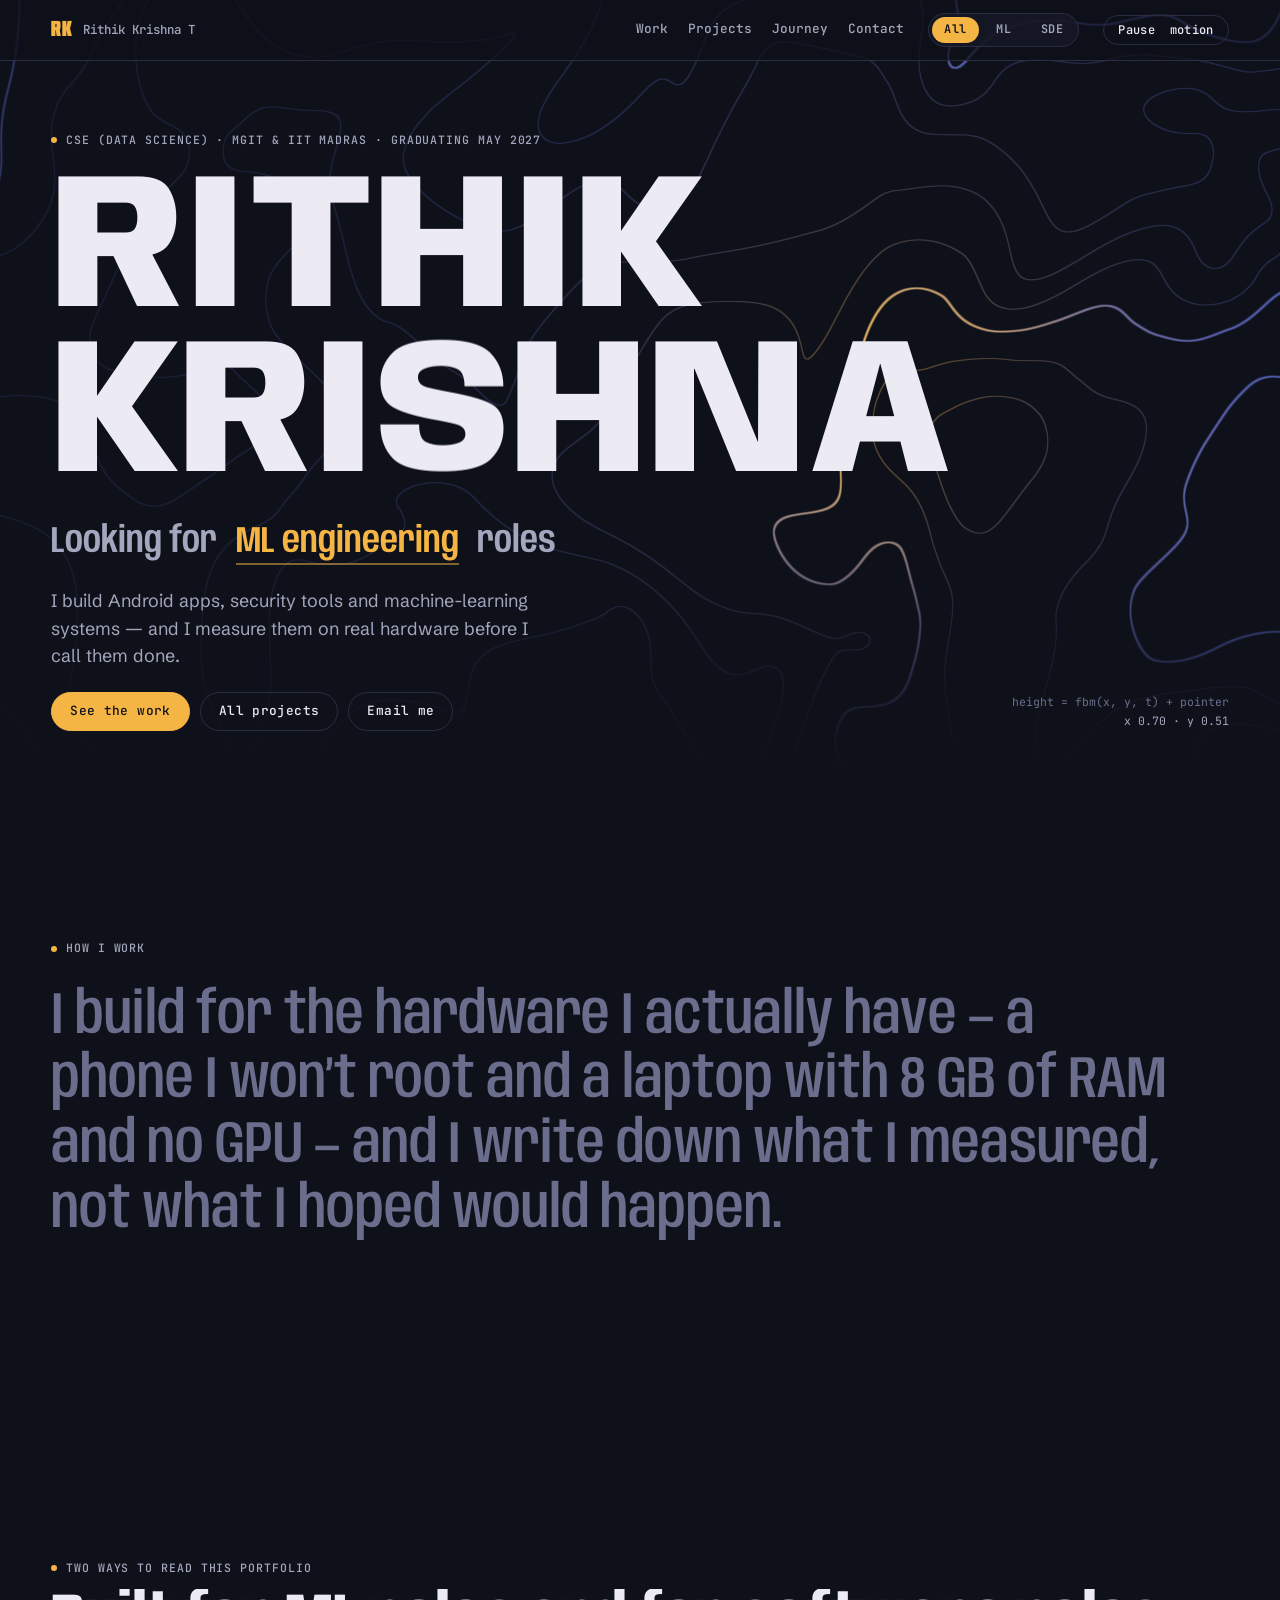
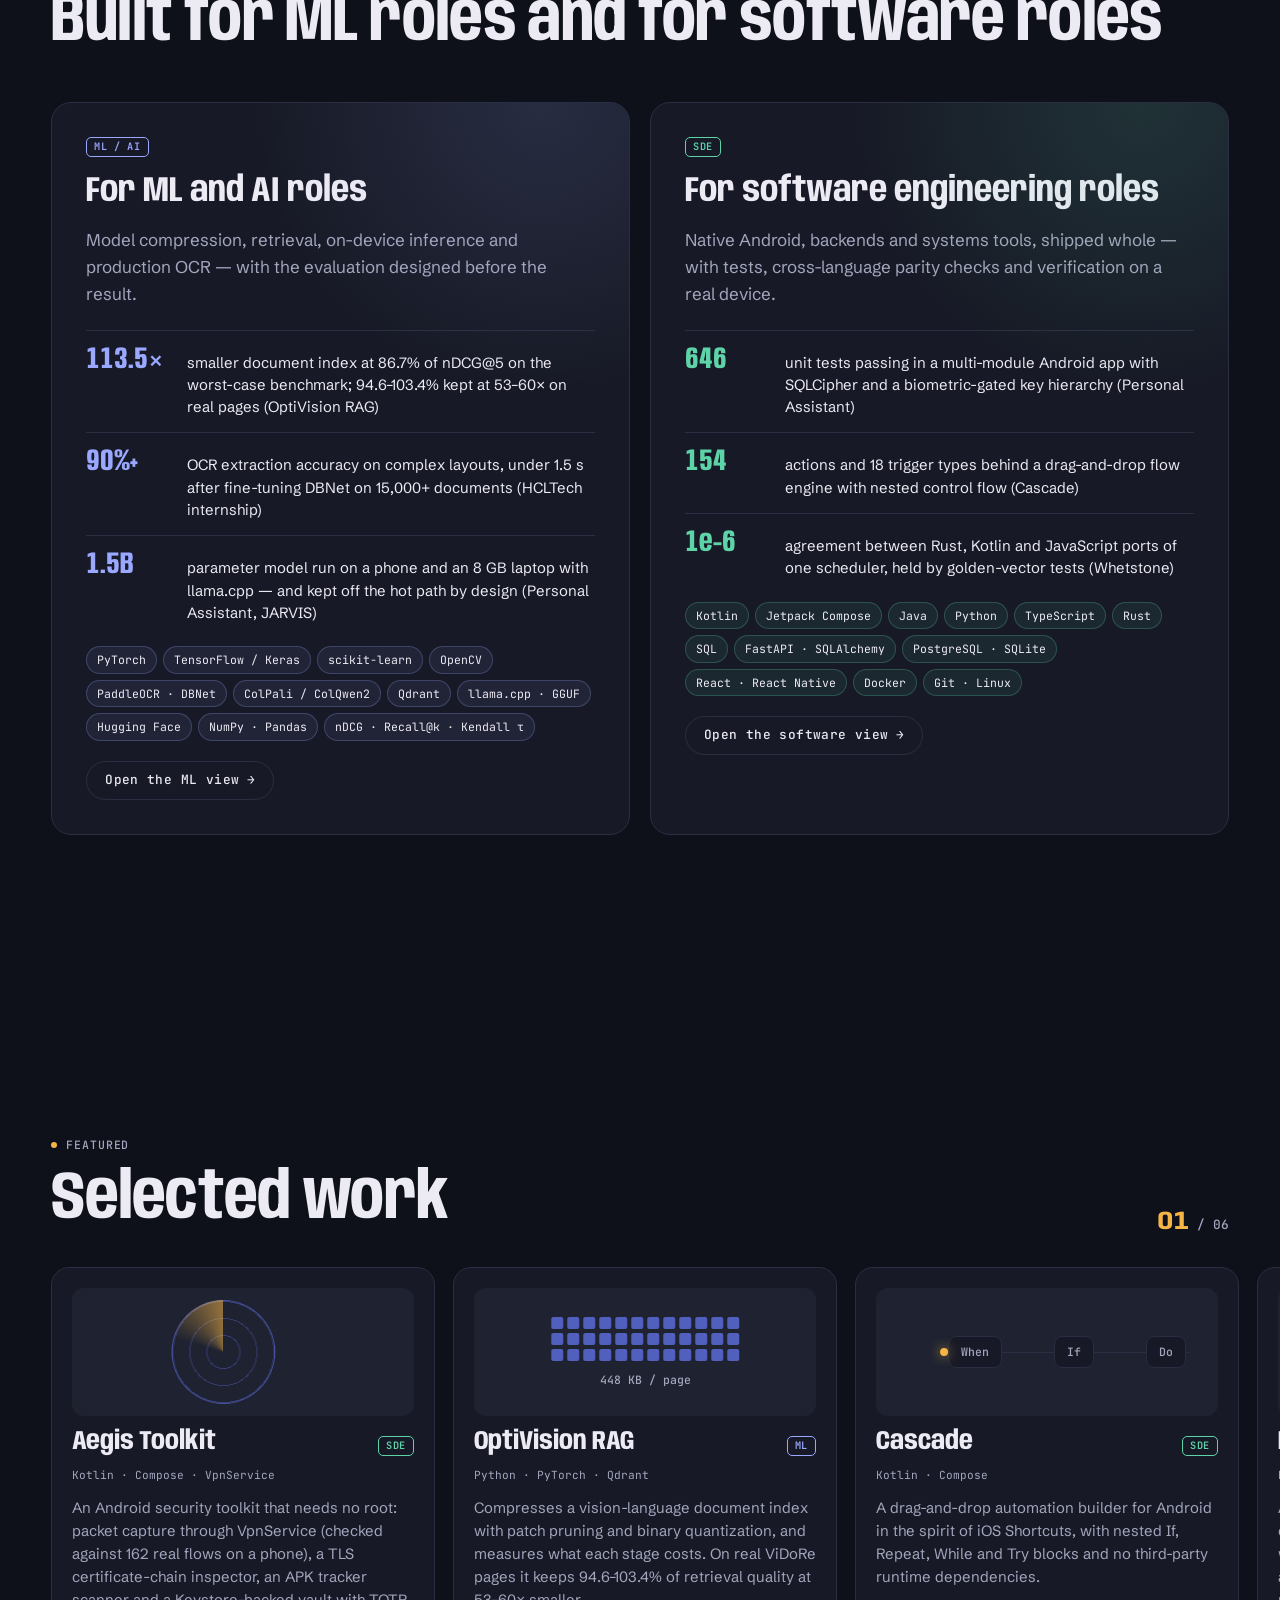
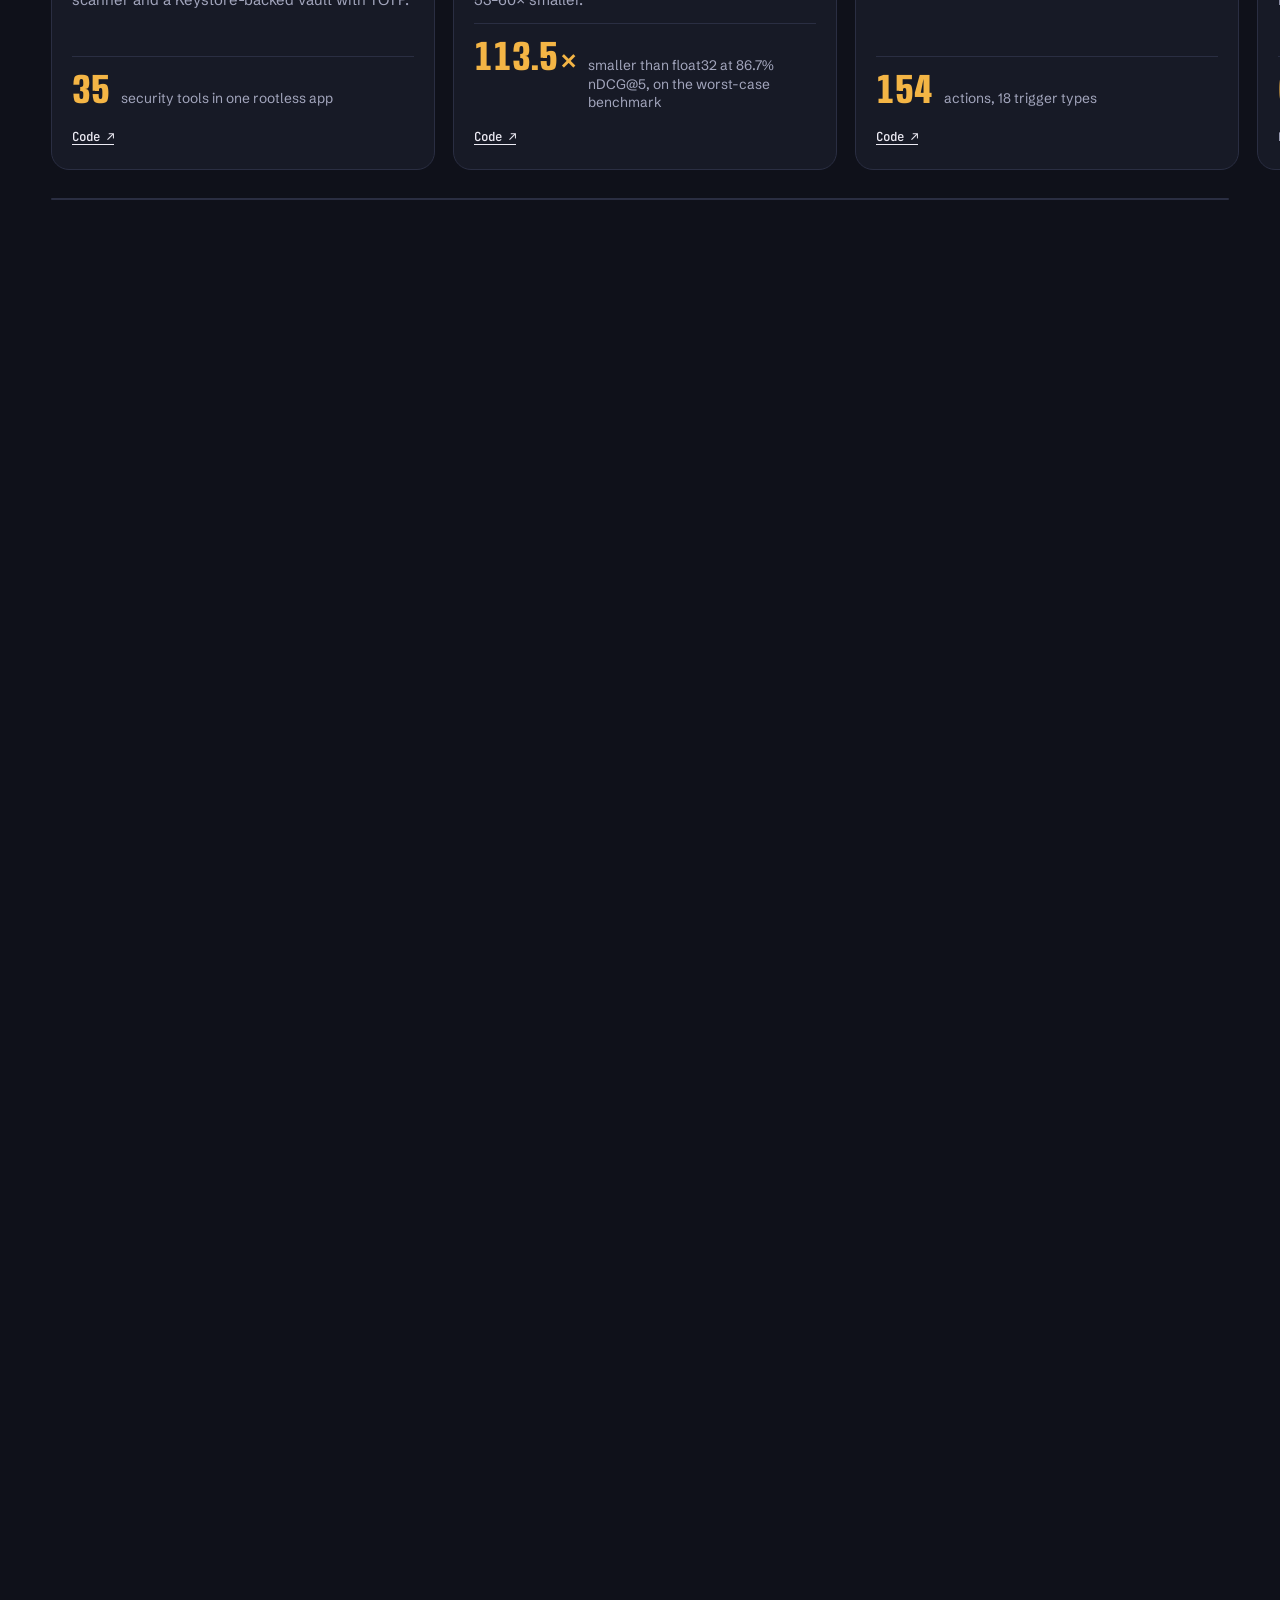
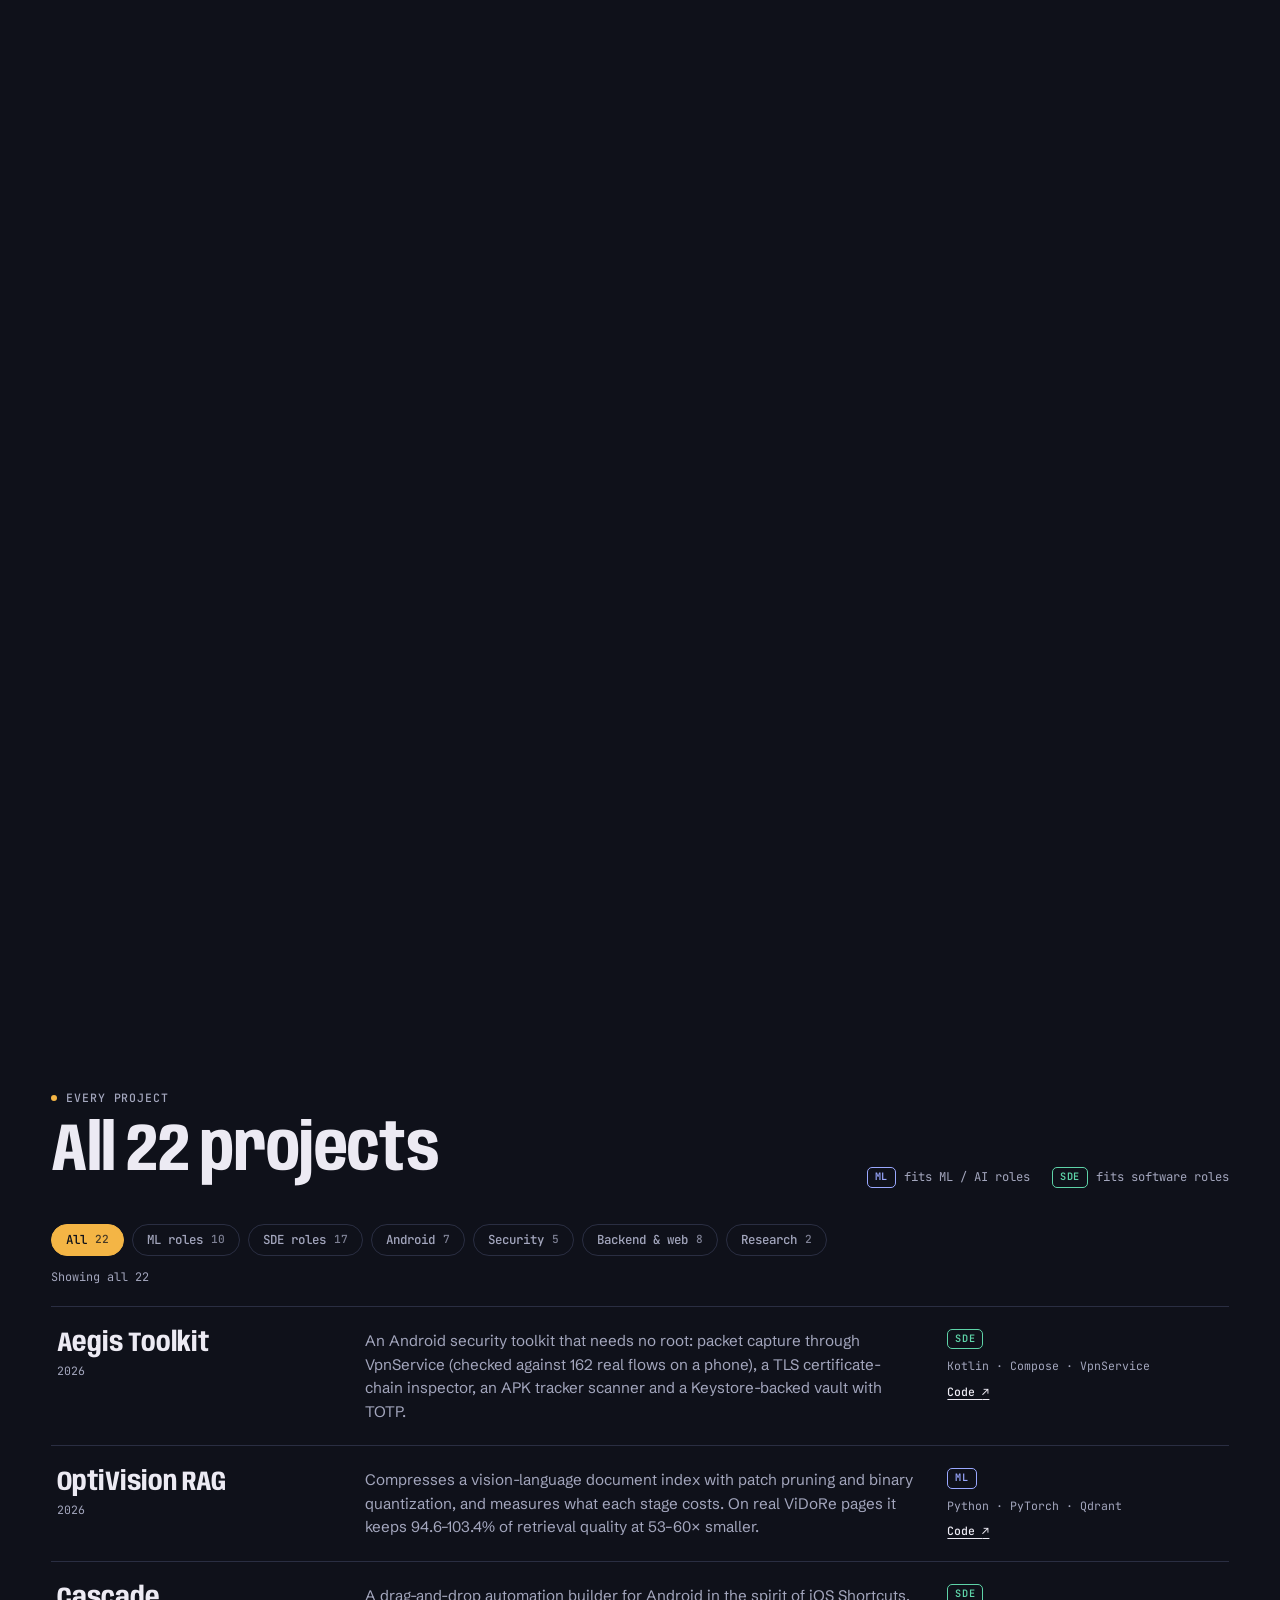
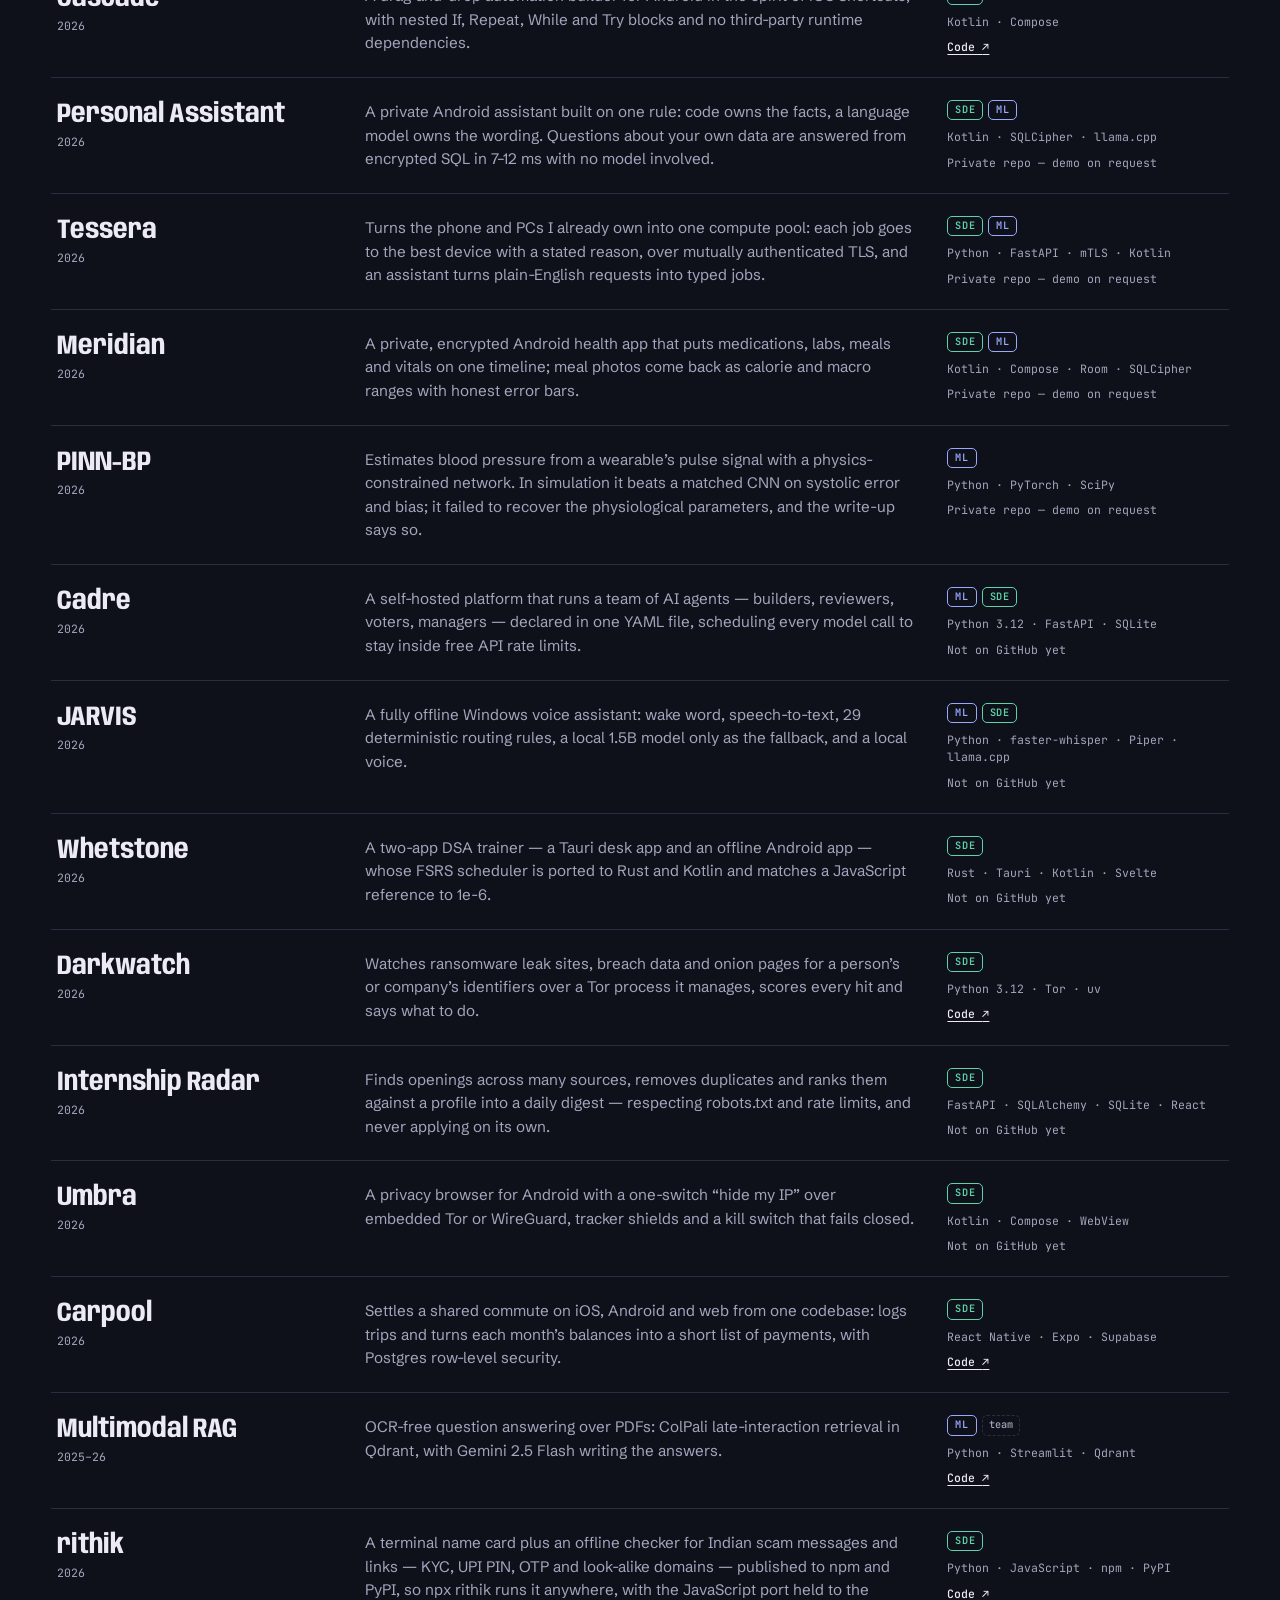
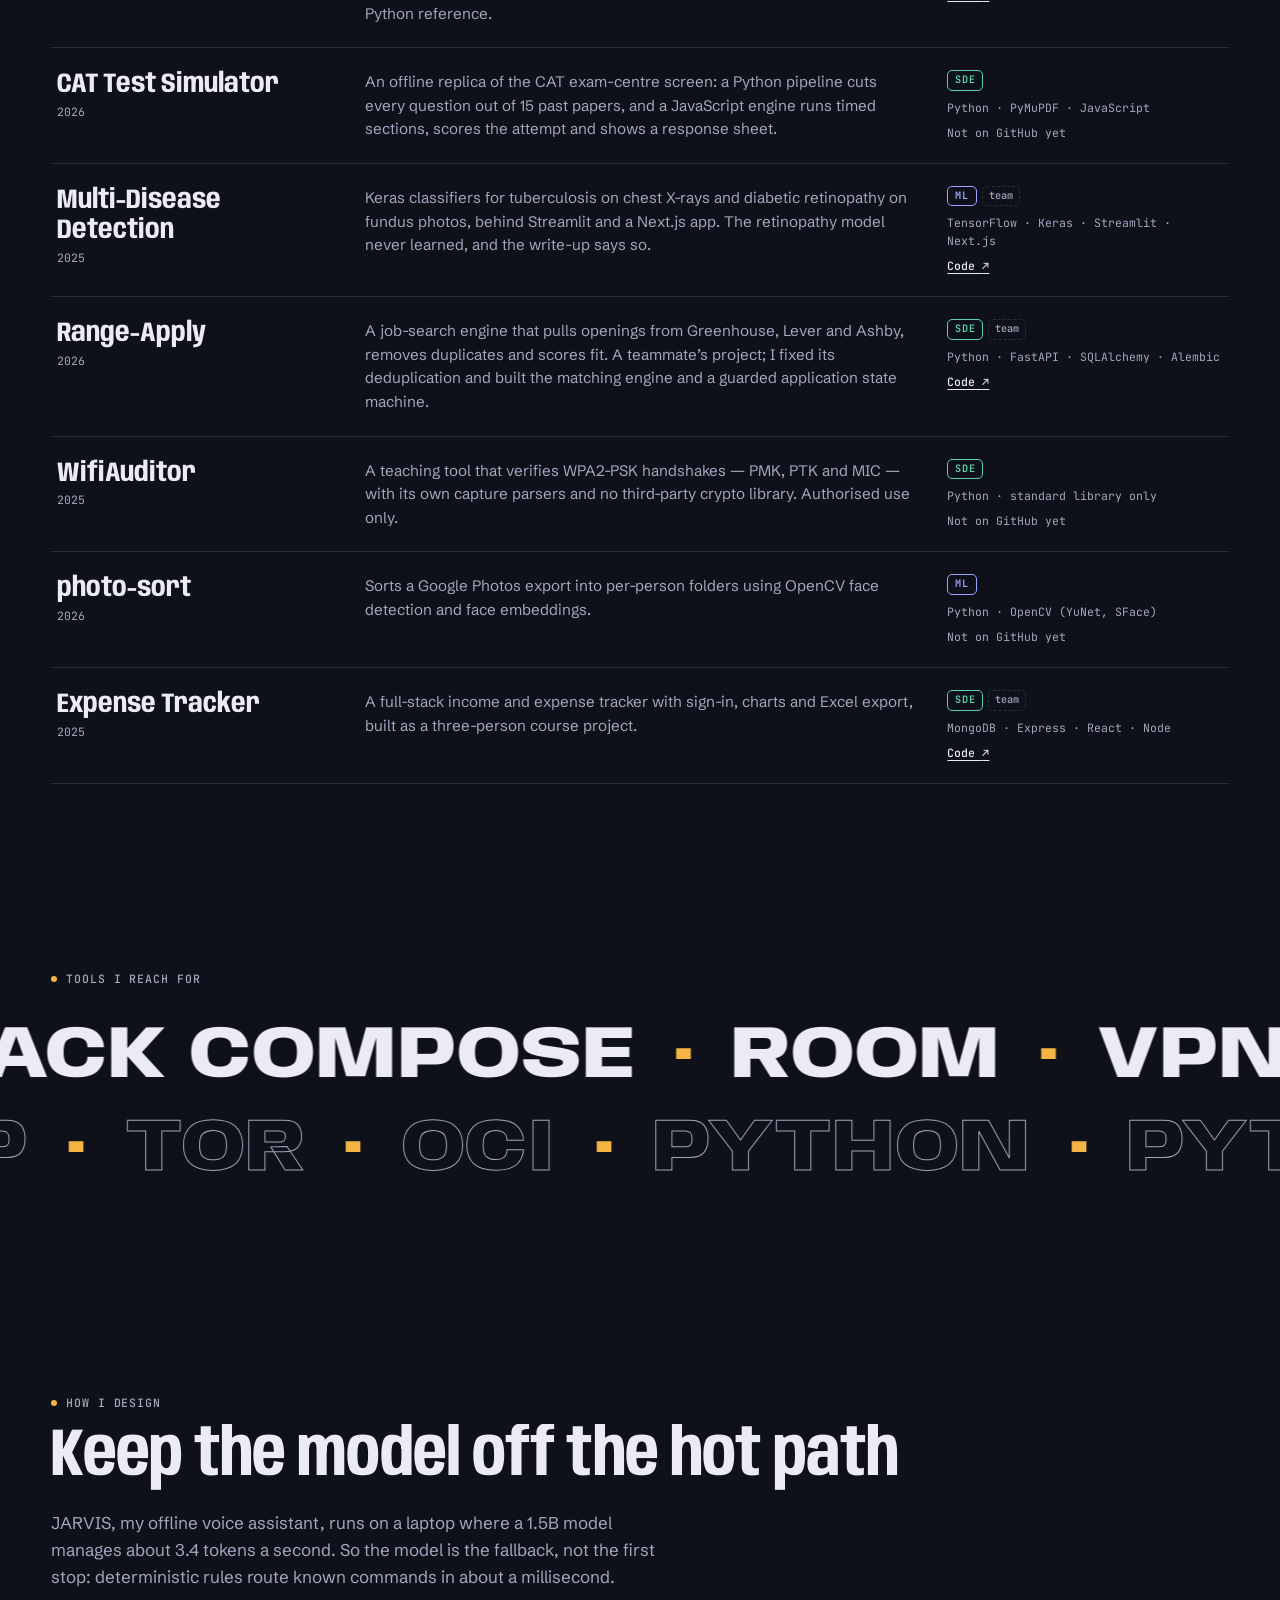
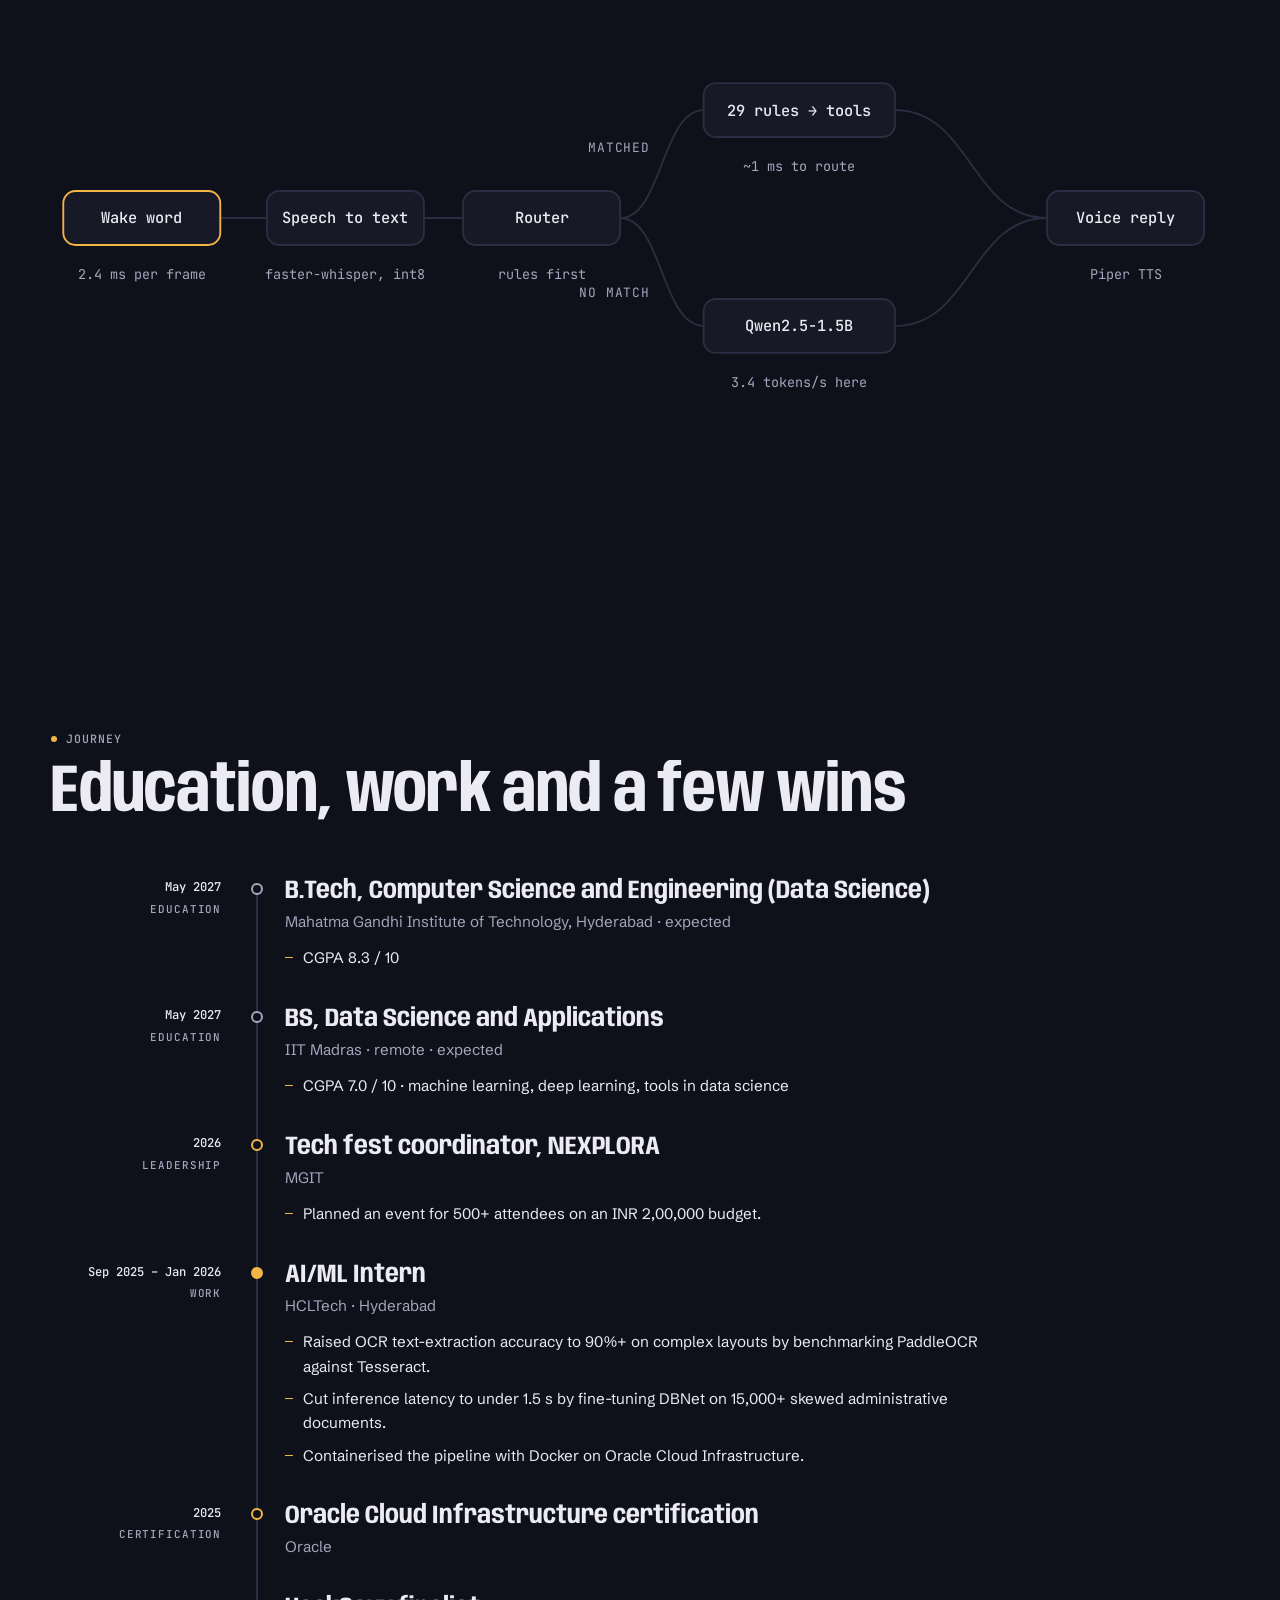
==== commit 1817ca7f: "Deploy portfolio build (source 3761d37, plus uncommitted changes)" ====
--- a/index.html
+++ b/index.html
@@ -1,4 +1,4 @@
-<!DOCTYPE html><html lang="en" data-lens="all"><head><meta charset="utf-8"><meta name="viewport" content="width=device-width, initial-scale=1, viewport-fit=cover"><title>Rithik Krishna T — software and ML engineer</title><meta name="description" content="Rithik Krishna T builds Android apps, security tools and machine-learning systems, and measures them on real hardware. CSE (Data Science) at MGIT and BS Data Science at IIT Madras, graduating May 2027."><link rel="canonical" href="https://daemon-vi.github.io/"><meta name="theme-color" content="#0F111A"><meta name="color-scheme" content="dark"><link rel="icon" href="/favicon.svg" type="image/svg+xml"><meta property="og:type" content="website"><meta property="og:title" content="Rithik Krishna T — software and ML engineer"><meta property="og:description" content="Rithik Krishna T builds Android apps, security tools and machine-learning systems, and measures them on real hardware. CSE (Data Science) at MGIT and BS Data Science at IIT Madras, graduating May 2027."><meta property="og:url" content="https://daemon-vi.github.io/"><meta property="og:image" content="https://daemon-vi.github.io/og.png"><meta property="og:image:width" content="1200"><meta property="og:image:height" content="630"><meta name="twitter:card" content="summary_large_image"><link rel="preconnect" href="https://fonts.googleapis.com"><link rel="preconnect" href="https://fonts.gstatic.com" crossorigin><link rel="stylesheet" href="https://fonts.googleapis.com/css2?family=Anybody:wdth,wght@50..150,100..900&family=JetBrains+Mono:wght@400;500;600&family=Schibsted+Grotesk:wght@400;500;600&display=swap"><!--
+<!DOCTYPE html><html lang="en" data-lens="all"><head><meta charset="utf-8"><meta name="viewport" content="width=device-width, initial-scale=1, viewport-fit=cover"><title>Rithik Krishna T — software and ML engineer</title><meta name="description" content="Rithik Krishna T builds Android apps, security tools and machine-learning systems, and measures them on real hardware. CSE (Data Science) at MGIT and BS Data Science at IIT Madras, graduating May 2027."><link rel="canonical" href="https://rithikkrishnat.me/"><meta name="theme-color" content="#0F111A"><meta name="color-scheme" content="dark"><link rel="icon" href="/favicon.svg" type="image/svg+xml"><meta property="og:type" content="website"><meta property="og:title" content="Rithik Krishna T — software and ML engineer"><meta property="og:description" content="Rithik Krishna T builds Android apps, security tools and machine-learning systems, and measures them on real hardware. CSE (Data Science) at MGIT and BS Data Science at IIT Madras, graduating May 2027."><meta property="og:url" content="https://rithikkrishnat.me/"><meta property="og:image" content="https://rithikkrishnat.me/og.png"><meta property="og:image:width" content="1200"><meta property="og:image:height" content="630"><meta name="twitter:card" content="summary_large_image"><link rel="preconnect" href="https://fonts.googleapis.com"><link rel="preconnect" href="https://fonts.gstatic.com" crossorigin><link rel="stylesheet" href="https://fonts.googleapis.com/css2?family=Anybody:wdth,wght@50..150,100..900&family=JetBrains+Mono:wght@400;500;600&family=Schibsted+Grotesk:wght@400;500;600&display=swap"><!--
       `js` lets CSS hold intro states only when scripts will run. The view switch stores the
       click point before navigating; restoring it here, before first paint, centres the
       circular wipe on it.
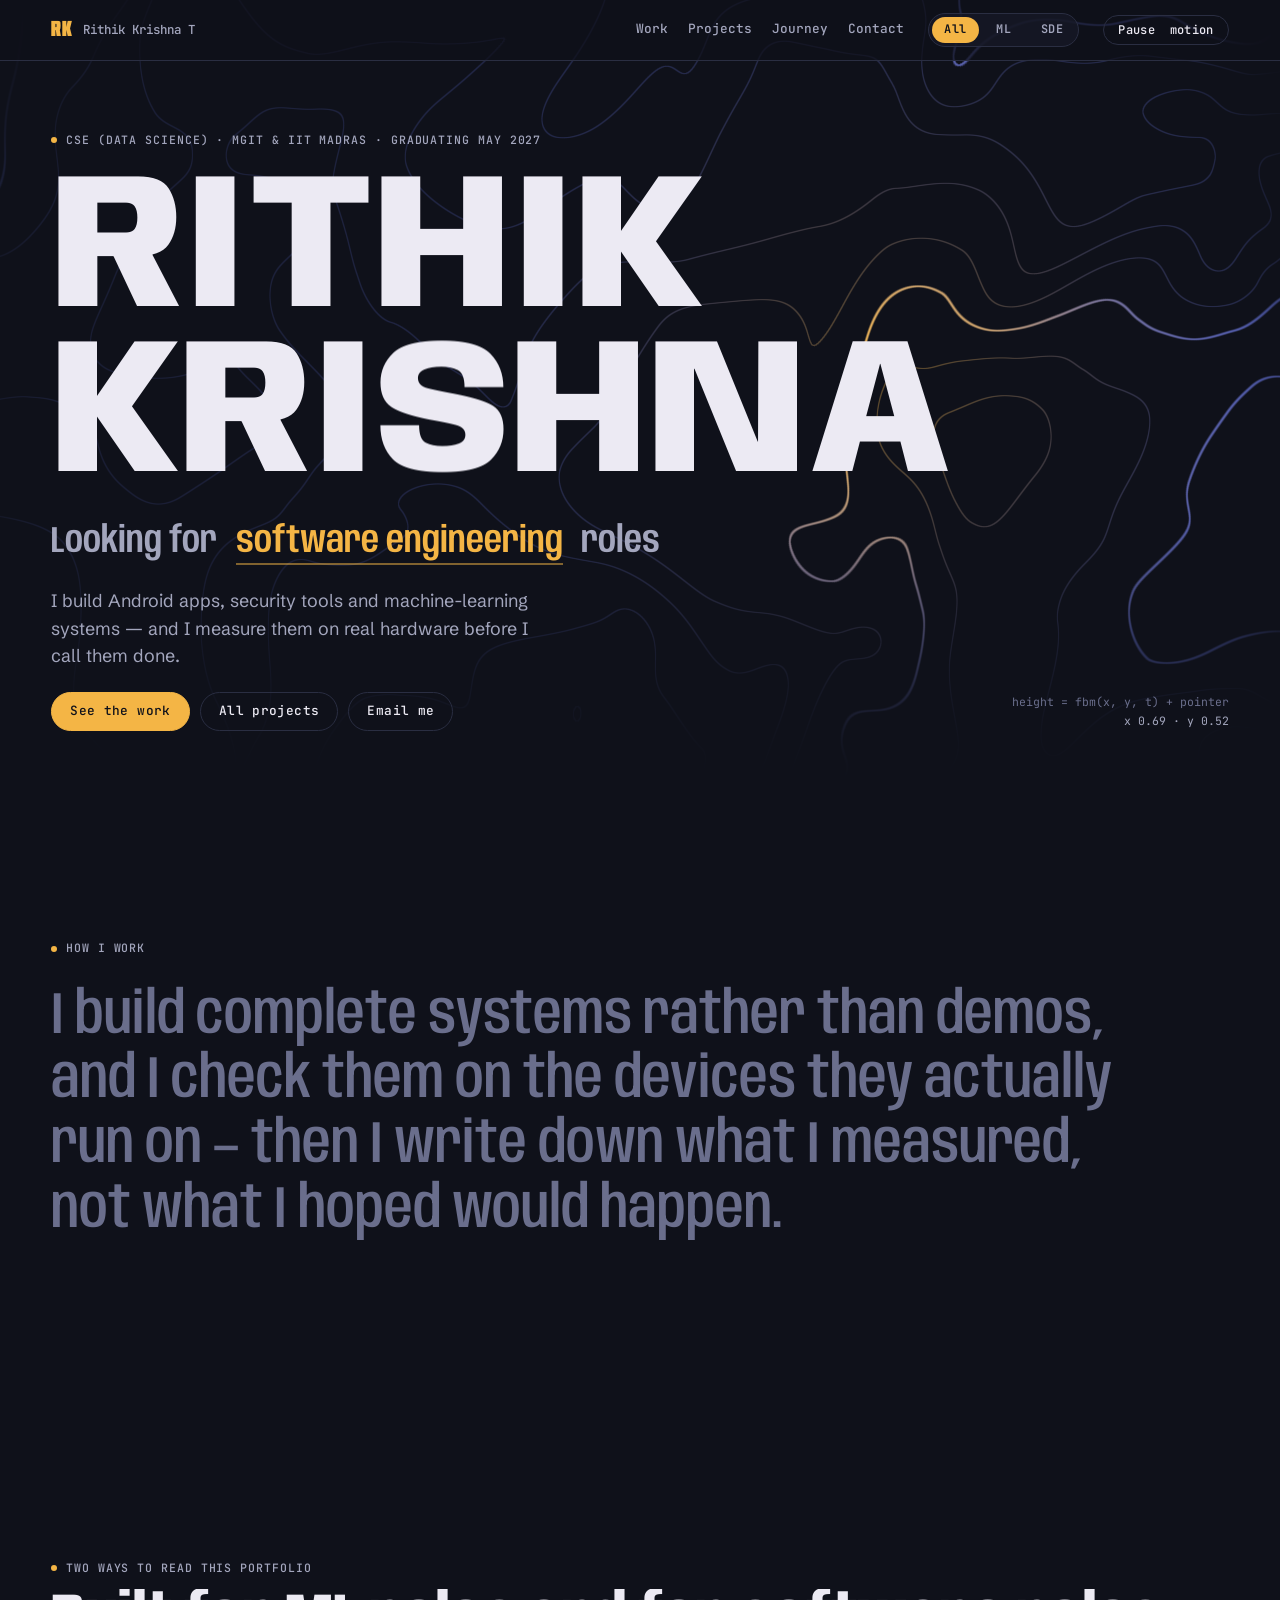
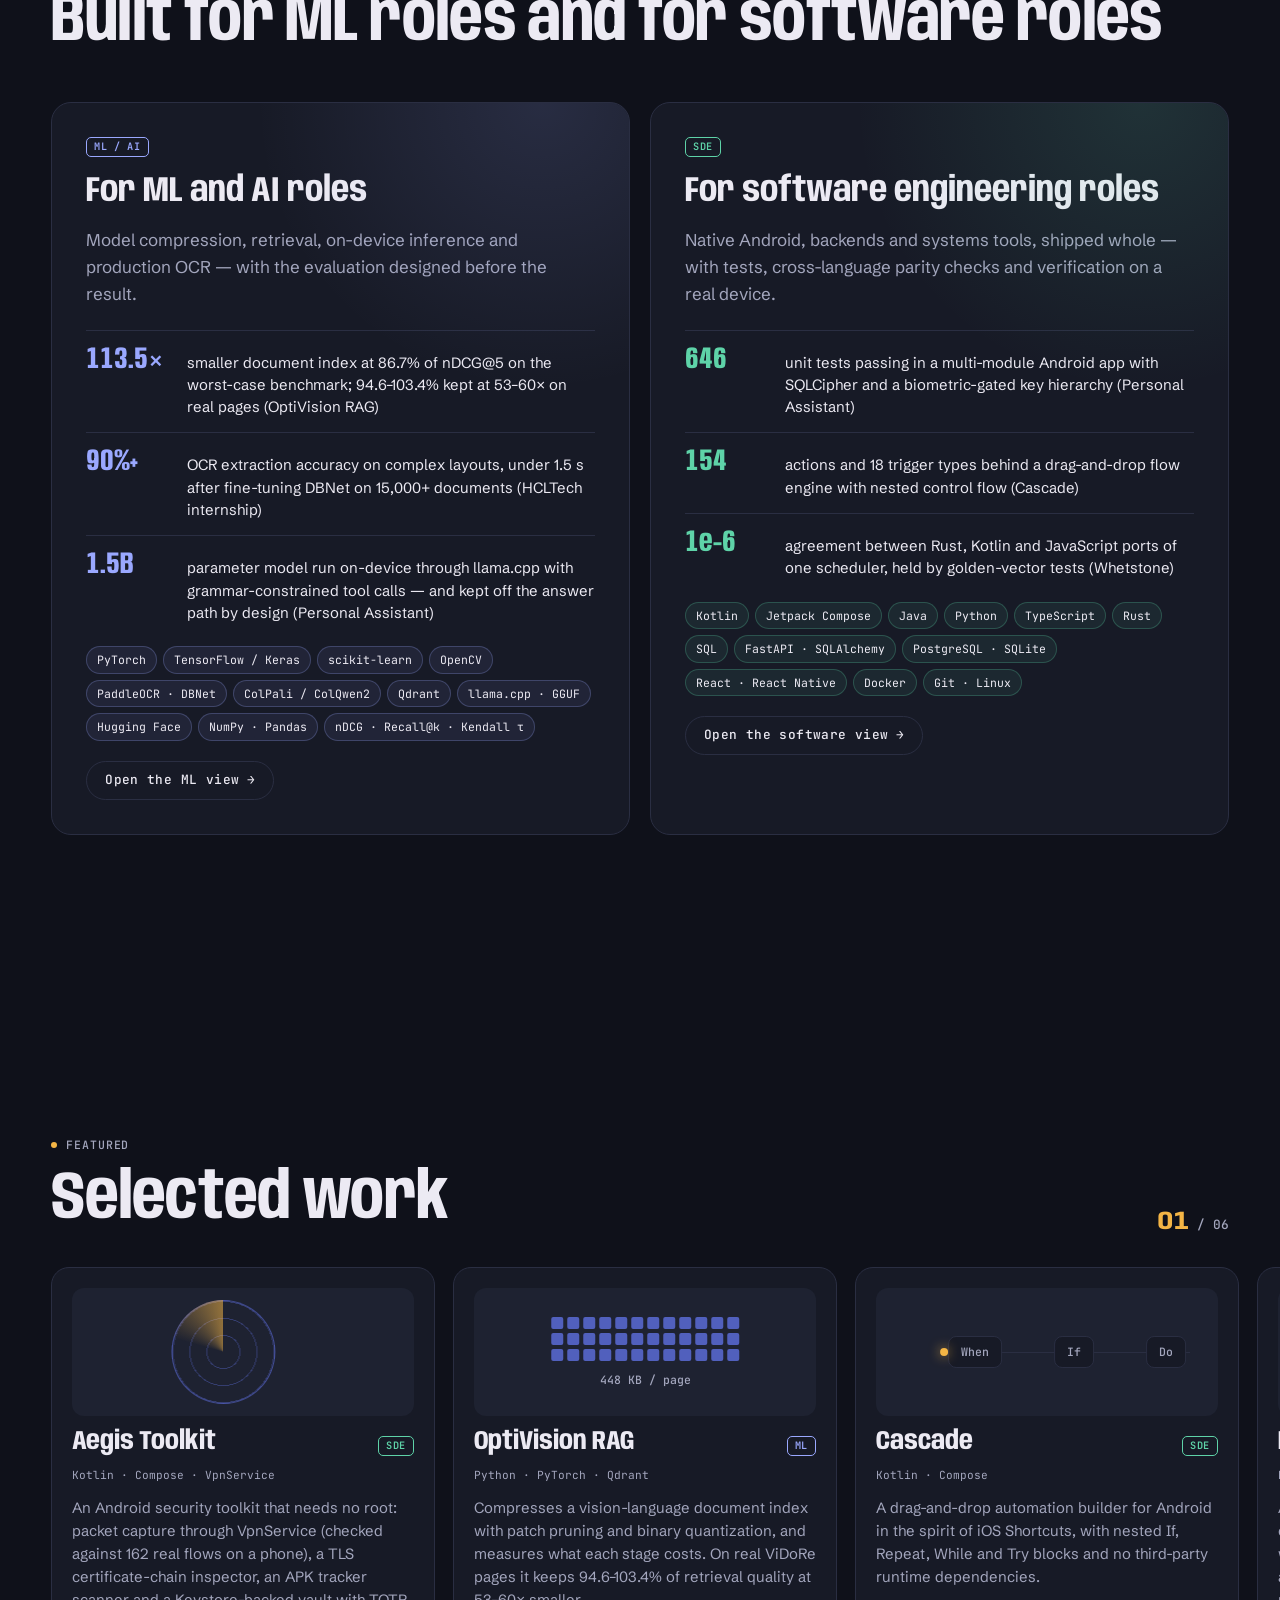
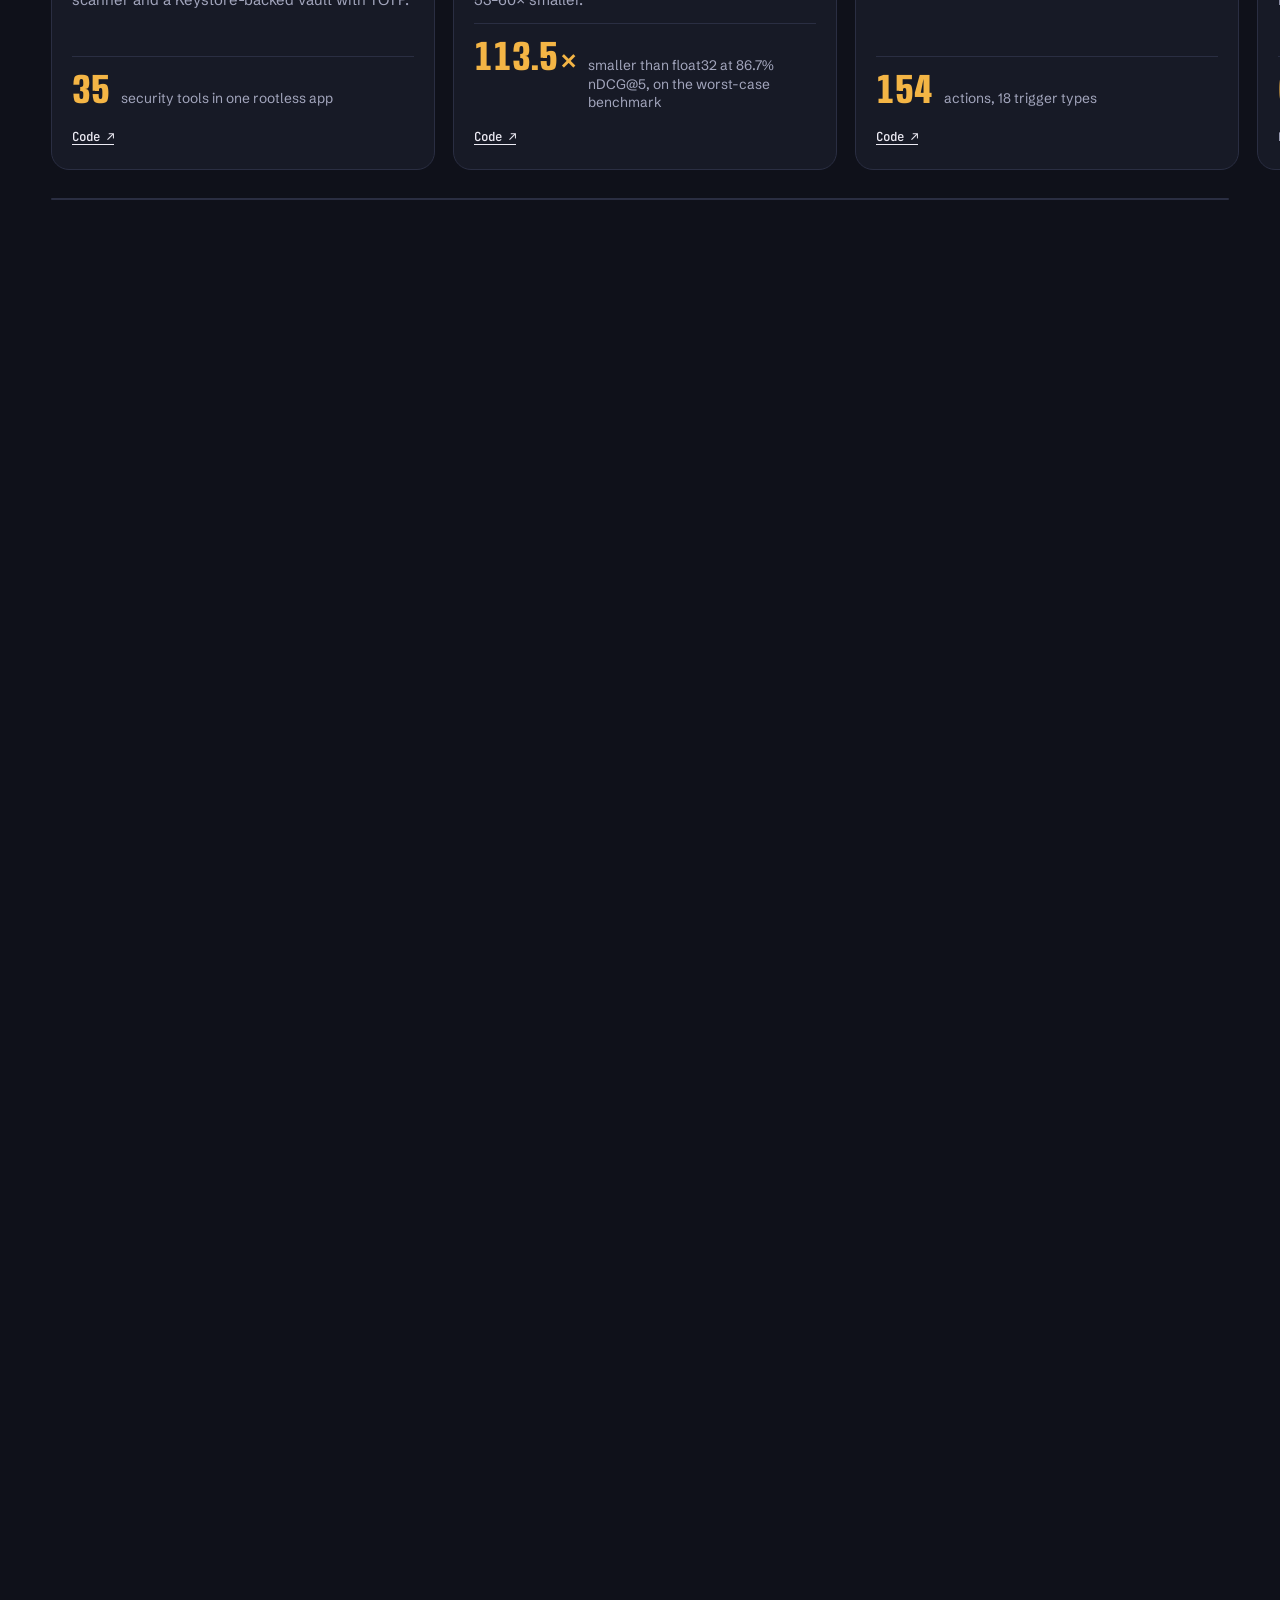
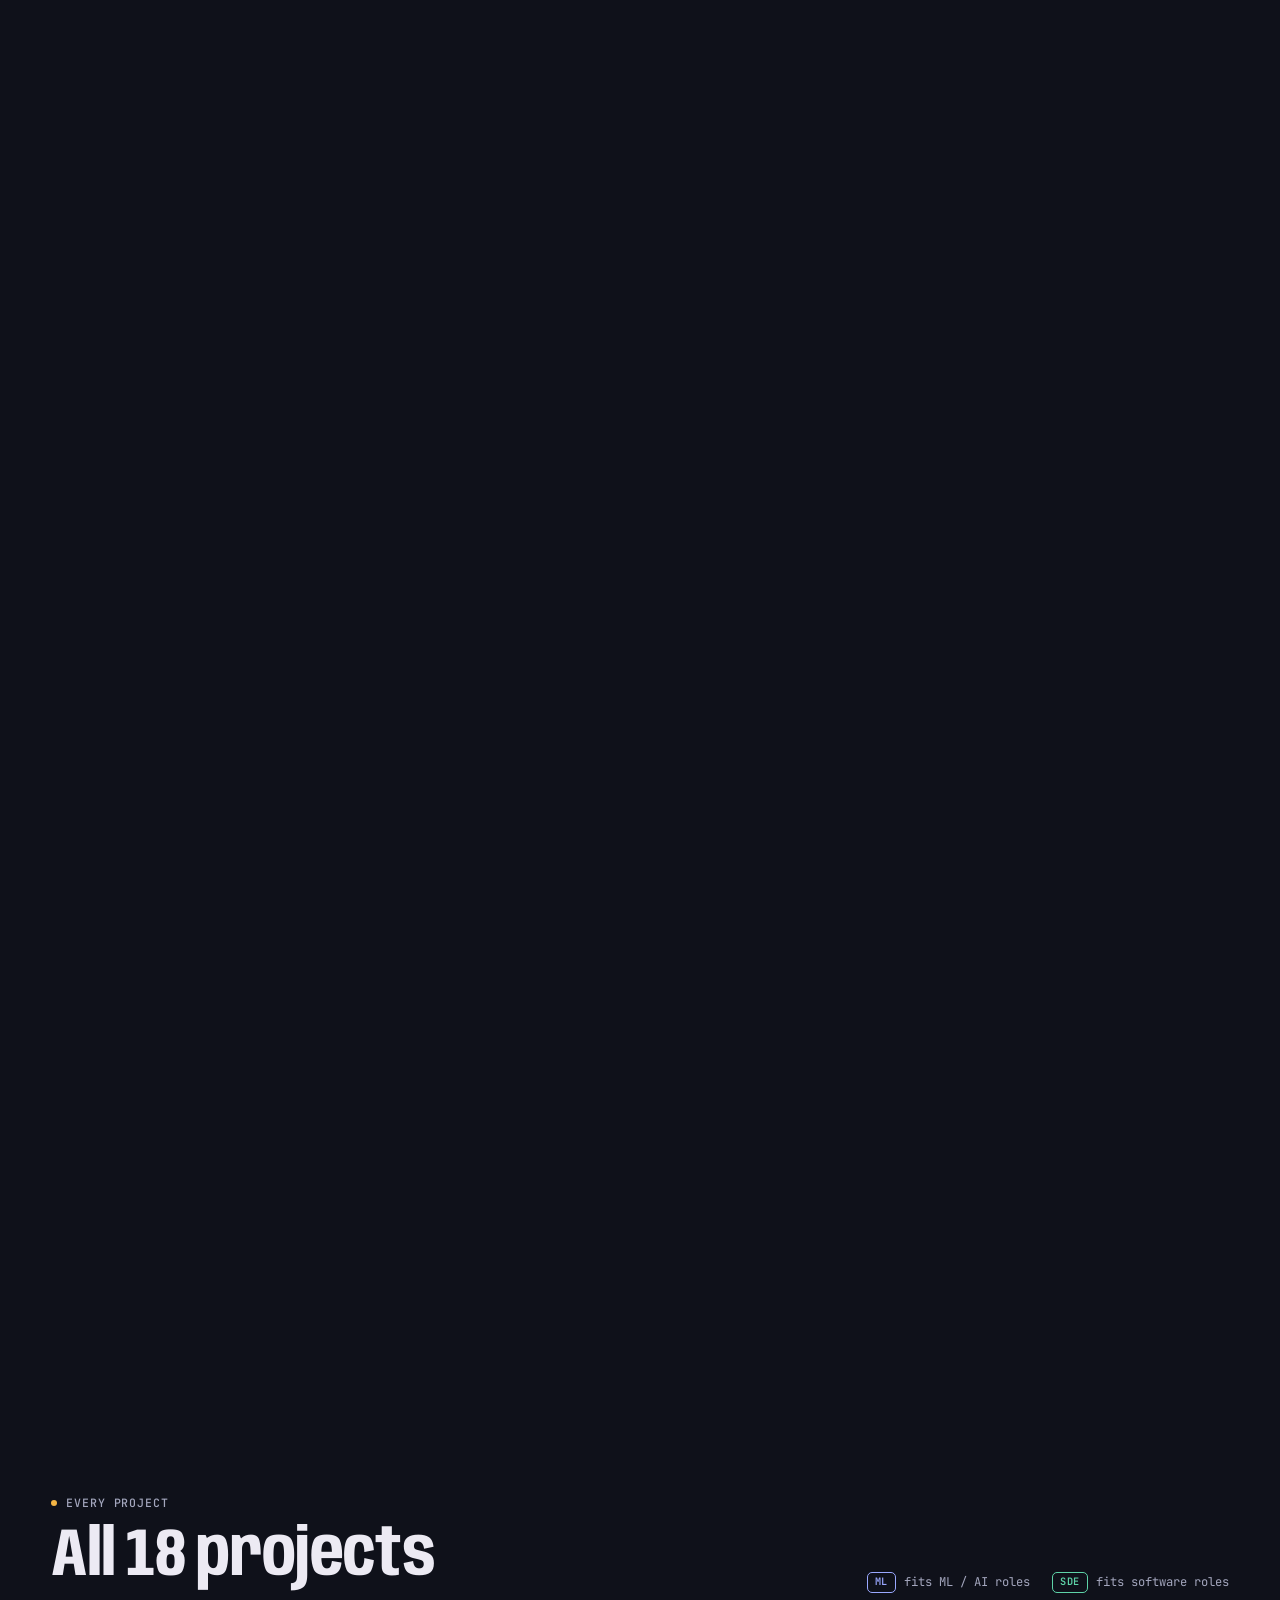
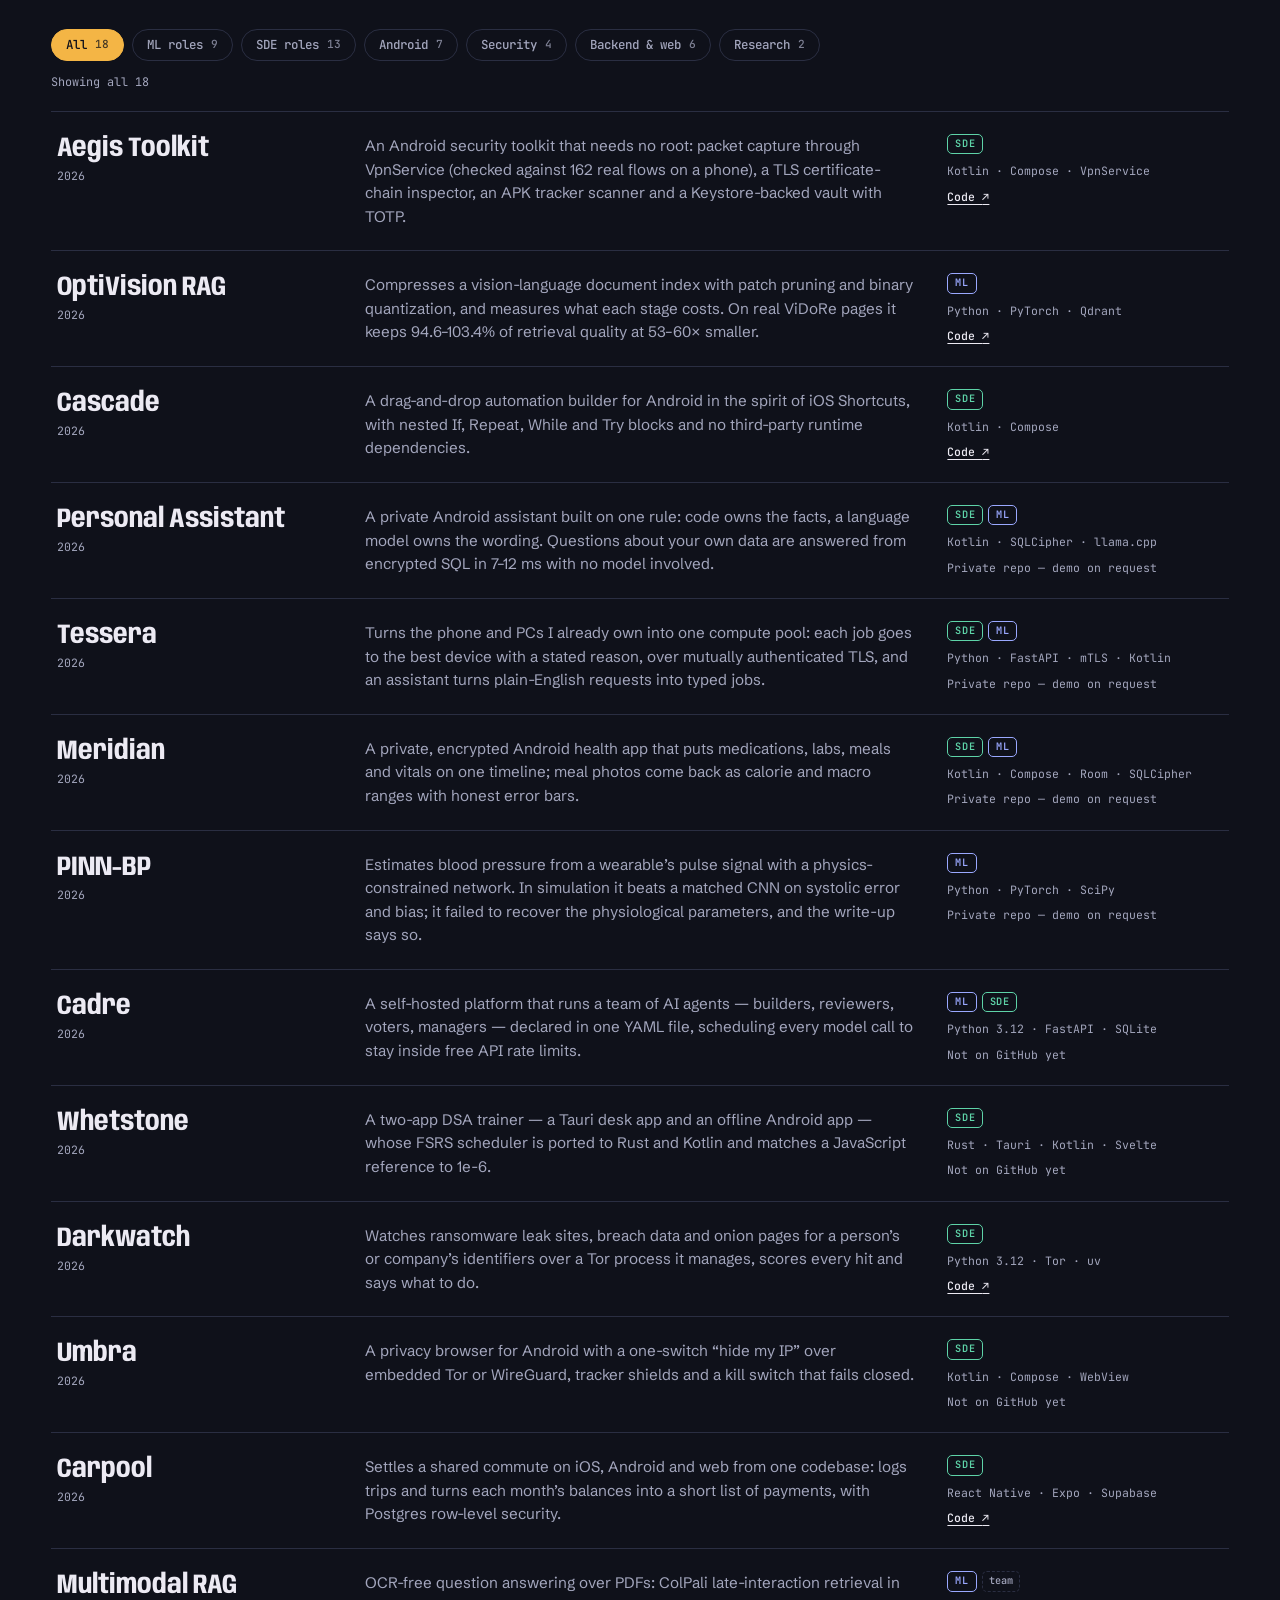
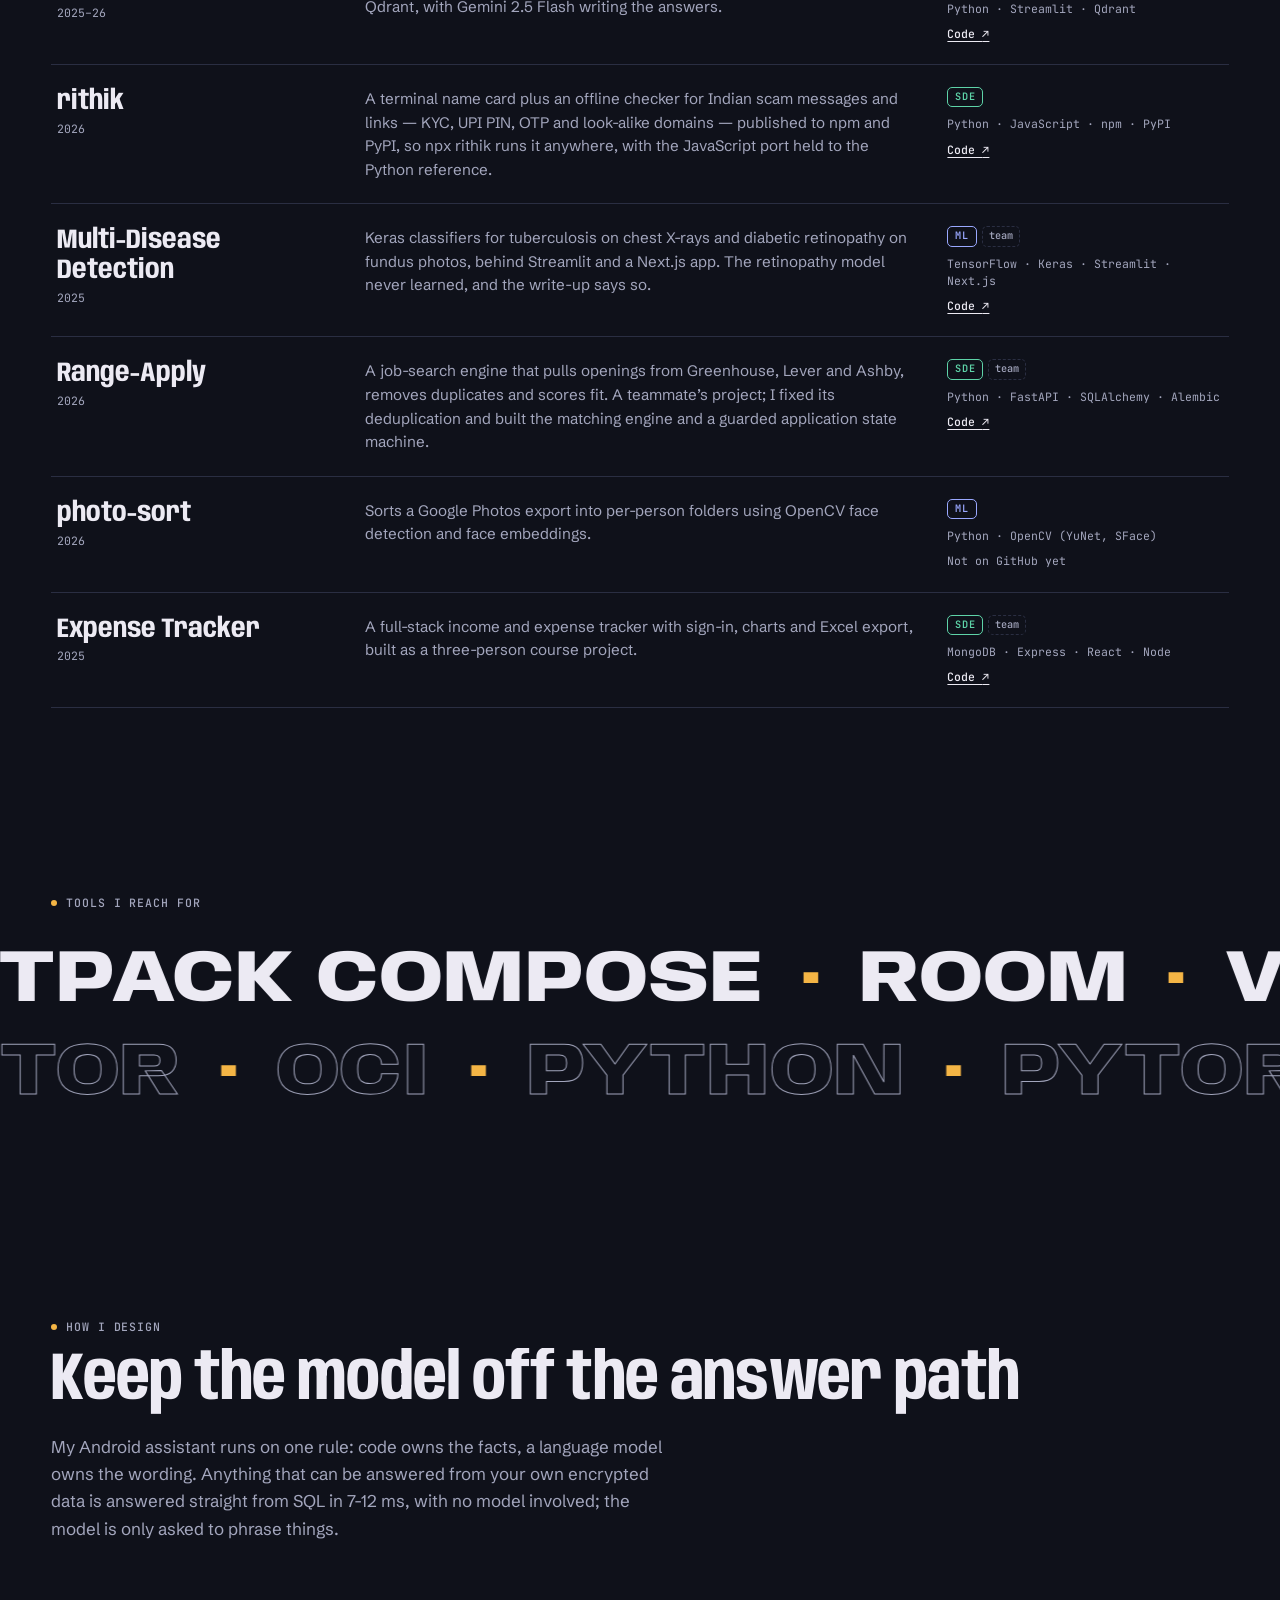
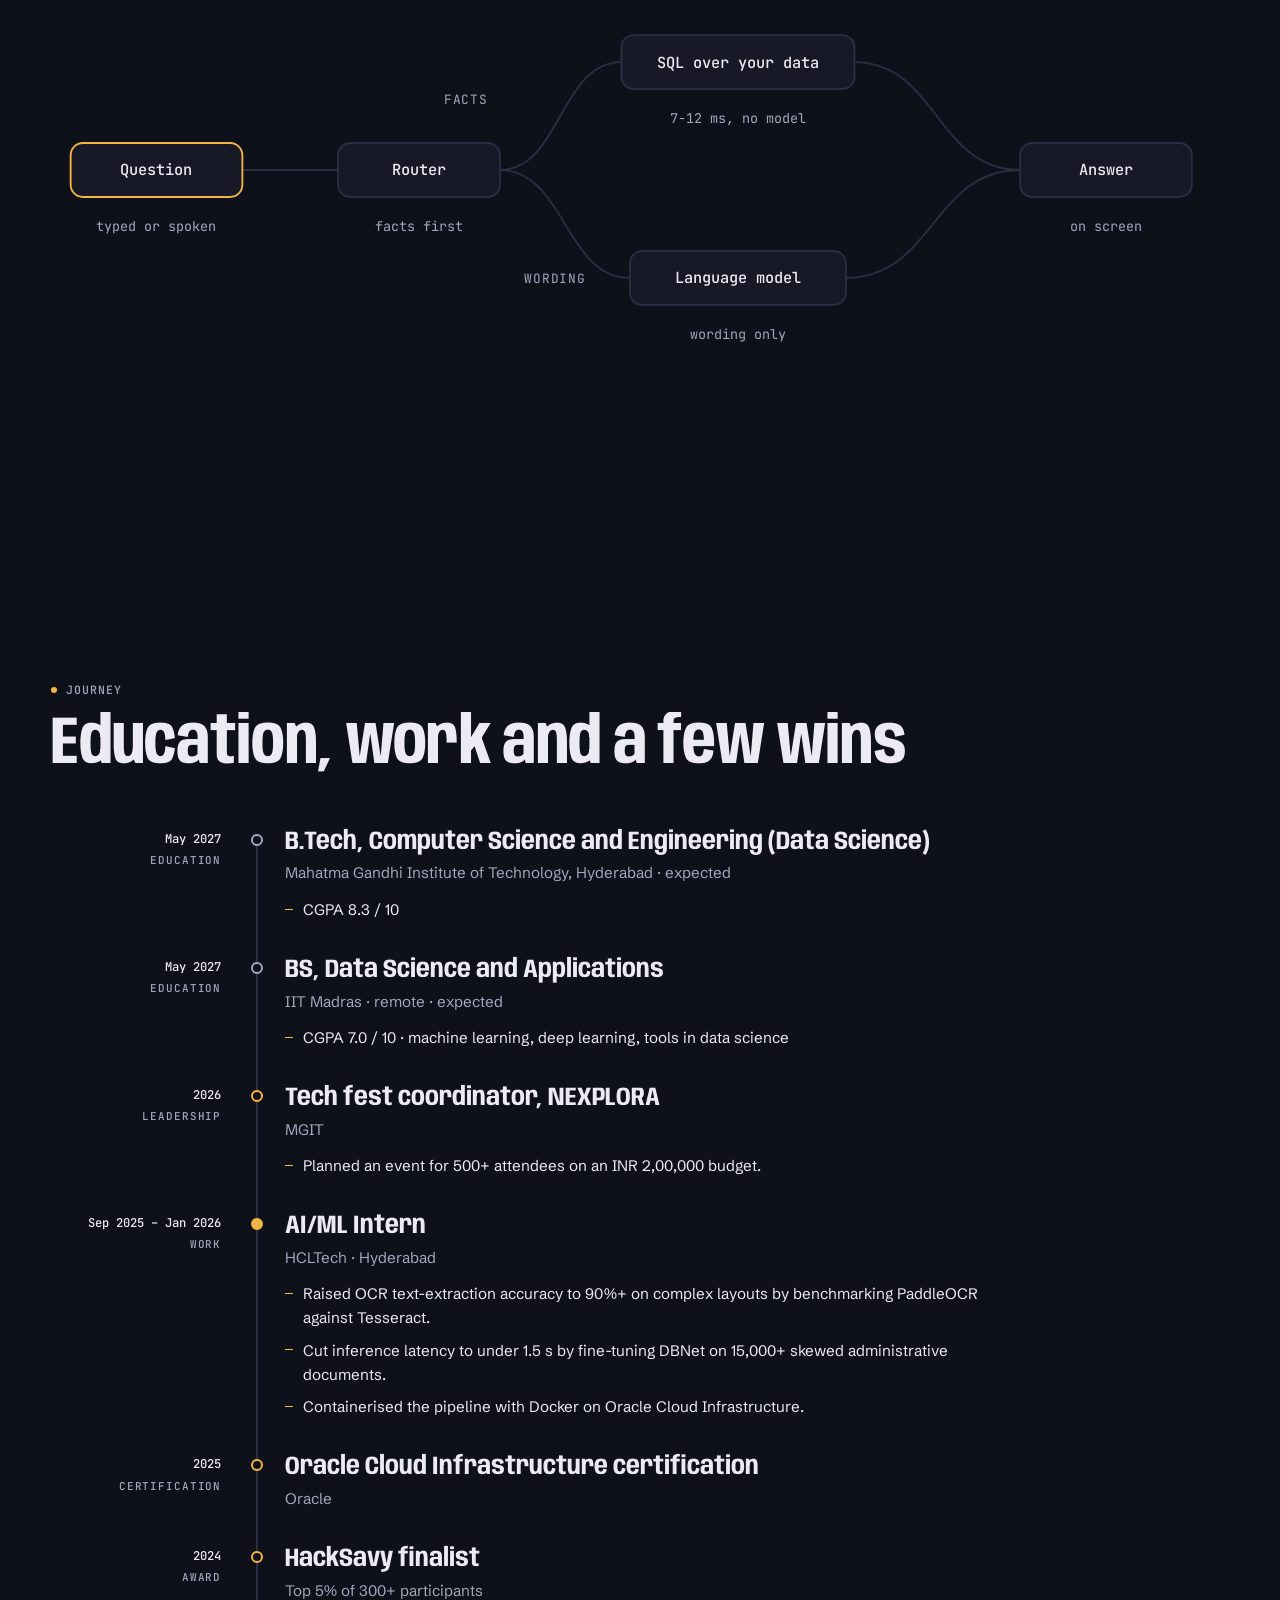
==== commit d15c5205: "Deploy portfolio build (source df2de55, plus uncommitted changes)" ====
--- a/index.html
+++ b/index.html
@@ -14,4 +14,4 @@
       } catch (e) {}
     </script><style>:root{color-scheme:dark;--ground:#0f111a;--surface:#171a26;--raised:#1e2231;--line:#2a2e42;--ink:#eceaf3;--muted:#a3a6bd;--dim:#6a6e8c;--amber:#f4b545;--ml:#9aa8ff;--sde:#5ed3a8;--cool:#5b6bd6;--cool-hi:#8b98e8;--accent:var(--amber);--accent-hi:#f7c66c;--accent-rgb:244 181 69;--contour:#5b6bd6;--display:"Anybody", "Arial Narrow", "Helvetica Neue", Arial, sans-serif;--body:"Schibsted Grotesk", "Segoe UI", system-ui, sans-serif;--mono:"JetBrains Mono", ui-monospace, Consolas, monospace;--gutter:clamp(16px, 4vw, 56px);--max:1320px;--header:60px}:root[data-lens=ml]{--accent:var(--ml);--accent-hi:#b9c3ff;--accent-rgb:154 168 255;--contour:#5d55c9}:root[data-lens=sde]{--accent:var(--sde);--accent-hi:#86e2c1;--accent-rgb:94 211 168;--contour:#2f7f86}*,:before,:after{box-sizing:border-box}[hidden]{display:none!important}html{background:var(--ground);scroll-padding-top:calc(var(--header) + 16px);-webkit-text-size-adjust:100%}body{background:var(--ground);color:var(--ink);font:400 1.0625rem/1.6 var(--body);-webkit-font-smoothing:antialiased;margin:0}img,svg,canvas,video{max-width:100%}a{color:inherit}::selection{background:var(--accent);color:var(--ground)}:focus-visible{outline:2px solid var(--accent);outline-offset:3px;border-radius:4px}main{overflow-x:clip}.wrap{padding-inline:max(var(--gutter), calc((100% - var(--max)) / 2))}.pad{padding-block:clamp(88px,12vw,168px)}.skip{z-index:100;background:var(--accent);color:var(--ground);font:600 .9rem/1 var(--body);border-radius:8px;padding:10px 14px;text-decoration:none;position:fixed;top:-80px;left:12px}.skip:focus{top:calc(env(safe-area-inset-top,0px) + 12px)}.visually-hidden{clip-path:inset(50%);white-space:nowrap;width:1px;height:1px;position:absolute;overflow:hidden}.tag{font:500 .72rem/1.4 var(--mono);letter-spacing:.08em;text-transform:uppercase;color:var(--muted);align-items:center;gap:.55rem;margin:0;display:inline-flex}.dot{background:var(--accent);border-radius:50%;flex:none;width:6px;height:6px;animation:2.4s ease-in-out infinite breathe}.h2{font-family:var(--display);font-variation-settings:"wdth" 78, "wght" 700;letter-spacing:-.01em;text-wrap:balance;margin:.7rem 0 0;font-size:clamp(2.2rem,5.4vw,4.2rem);font-weight:700;line-height:.98}.sub{max-width:62ch;color:var(--muted);margin:1rem 0 0}.btn{border:1px solid var(--line);color:var(--ink);font:500 .8rem/1 var(--mono);letter-spacing:.03em;cursor:pointer;background:0 0;border-radius:999px;align-items:center;gap:.45rem;padding:12px 18px;text-decoration:none;transition:border-color .2s,background-color .2s,color .2s;display:inline-flex}.btn:hover{border-color:var(--muted)}.btn-solid{background:var(--accent);border-color:var(--accent);color:var(--ground)}.btn-solid:hover{background:var(--accent-hi);border-color:var(--accent-hi)}.btn-small{padding:8px 14px;font-size:.75rem}.badge{font:600 .64rem/1.4 var(--mono);letter-spacing:.06em;border:1px solid;border-radius:5px;align-items:center;padding:2px 7px;display:inline-flex}.badge-ml{color:var(--ml)}.badge-sde{color:var(--sde)}.split-line{padding-bottom:.04em}.cursor{z-index:90;pointer-events:none;mix-blend-mode:difference;opacity:0;border:1.5px solid #fff;border-radius:50%;width:34px;height:34px;transition:width .25s,height .25s,opacity .25s;position:fixed;top:0;left:0;translate:-50% -50%}.cursor.on{opacity:1}.cursor.big{width:66px;height:66px}@media (hover:none),(pointer:coarse){.cursor{display:none}}@keyframes breathe{0%,to{opacity:1}50%{opacity:.3}}.paused *,.paused :before,.paused :after{animation-play-state:paused!important}@view-transition{navigation:auto}::view-transition-old(root),::view-transition-new(root){mix-blend-mode:normal}::view-transition-old(root){animation:none}::view-transition-new(root){animation:.85s cubic-bezier(.76,0,.24,1) both view-wipe}@keyframes view-wipe{0%{clip-path:circle(0 at var(--vt-x,50%) var(--vt-y,0px))}to{clip-path:circle(150vmax at var(--vt-x,50%) var(--vt-y,0px))}}@media (prefers-reduced-motion:reduce){@view-transition{navigation:none}*,:before,:after{transition:none!important;animation:none!important}.cursor{display:none}}
 </style><link rel="stylesheet" href="/_astro/Portfolio.DeWBqdQq.css"><style>html.lenis,html.lenis body{height:auto}.lenis:not(.lenis-autoToggle).lenis-stopped{overflow:clip}.lenis [data-lenis-prevent],.lenis [data-lenis-prevent-wheel],.lenis [data-lenis-prevent-touch],.lenis [data-lenis-prevent-vertical],.lenis [data-lenis-prevent-horizontal]{overscroll-behavior:contain}.lenis.lenis-smooth iframe{pointer-events:none}.lenis.lenis-autoToggle{transition-behavior:allow-discrete;transition-property:overflow;transition-duration:1ms}
-</style></head><body><a class="skip" href="#main" data-astro-cid-nen7h5rs>Skip to content</a><header class="bar" data-astro-cid-nen7h5rs><div class="bar-inner wrap" data-astro-cid-nen7h5rs><a class="brand" href="/#top" data-astro-cid-nen7h5rs><b data-astro-cid-nen7h5rs>RK</b><span data-astro-cid-nen7h5rs>Rithik Krishna T</span></a><nav class="nav" aria-label="Sections" data-astro-cid-nen7h5rs><a href="#work" data-astro-cid-nen7h5rs>Work</a><a href="#projects" data-astro-cid-nen7h5rs>Projects</a><a href="#journey" data-astro-cid-nen7h5rs>Journey</a><a href="#contact" data-astro-cid-nen7h5rs>Contact</a></nav><nav class="lens" aria-label="View the portfolio for a role" data-astro-cid-nen7h5rs><a href="/" data-lens-link="all" aria-current="page" data-astro-cid-nen7h5rs><span class="pill" aria-hidden="true" data-astro-cid-nen7h5rs></span><span class="lens-label" data-astro-cid-nen7h5rs>All</span></a><a href="/ml/" data-lens-link="ml" data-astro-cid-nen7h5rs><span class="lens-label" data-astro-cid-nen7h5rs>ML</span></a><a href="/sde/" data-lens-link="sde" data-astro-cid-nen7h5rs><span class="lens-label" data-astro-cid-nen7h5rs>SDE</span></a></nav><button class="btn btn-small pause" type="button" data-pause aria-pressed="false" data-astro-cid-nen7h5rs><span data-pause-label data-astro-cid-nen7h5rs>Pause</span><span class="wide" data-astro-cid-nen7h5rs>&nbsp;motion</span></button></div><div class="progress" aria-hidden="true" data-astro-cid-nen7h5rs></div></header><main id="main" data-astro-cid-c6r7gr4v><section class="hero" id="top" data-astro-cid-ge2uvauf><canvas class="hero-canvas" aria-hidden="true" data-astro-cid-ge2uvauf></canvas><div class="hero-inner wrap" data-hero-inner data-astro-cid-ge2uvauf><p class="tag hero-intro" data-astro-cid-ge2uvauf><span class="dot" data-astro-cid-ge2uvauf></span>CSE (Data Science) · MGIT &amp; IIT Madras · graduating May 2027</p><h1 class="name" aria-label="Rithik Krishna T" data-astro-cid-ge2uvauf><span class="line" aria-hidden="true" data-astro-cid-ge2uvauf>Rithik</span><span class="line" aria-hidden="true" data-astro-cid-ge2uvauf>Krishna</span></h1><p class="role hero-intro" data-astro-cid-ge2uvauf><span class="visually-hidden" data-astro-cid-ge2uvauf>Looking for software engineering, ML engineering roles.</span><span class="role-lead" aria-hidden="true" data-astro-cid-ge2uvauf>Looking for</span><span class="role-word" aria-hidden="true" data-roles="[&quot;software engineering&quot;,&quot;ML engineering&quot;]" data-astro-cid-ge2uvauf>software engineering</span><span class="role-lead" aria-hidden="true" data-astro-cid-ge2uvauf>roles</span></p><div class="hero-foot" data-astro-cid-ge2uvauf><div class="hero-copy" data-astro-cid-ge2uvauf><p class="lede hero-rise" data-astro-cid-ge2uvauf>I build Android apps, security tools and machine-learning systems — and I measure them on real hardware before I call them done.</p><div class="actions hero-intro" data-astro-cid-ge2uvauf><a class="btn btn-solid" href="#work" data-astro-cid-ge2uvauf>See the work</a><a class="btn" href="#projects" data-astro-cid-ge2uvauf>All projects</a><a class="btn" href="mailto:trithikkrishna@gmail.com" data-astro-cid-ge2uvauf>Email me</a></div></div><p class="readout hero-intro" aria-hidden="true" data-astro-cid-ge2uvauf>height = fbm(x, y, t) + pointer<br data-astro-cid-ge2uvauf><span data-coords data-astro-cid-ge2uvauf>x 0.62 · y 0.55</span></p></div></div></section><section class="statement wrap pad" aria-label="How I work" data-astro-cid-zx4qcpyt><p class="tag" data-astro-cid-zx4qcpyt><span class="dot" data-astro-cid-zx4qcpyt></span>How I work</p><p class="scrub" data-scrub data-astro-cid-zx4qcpyt>I build for the hardware I actually have — a phone I won’t root and a laptop with 8 GB of RAM and no GPU — and I write down what I <em class="accent" data-astro-cid-zx4qcpyt>measured,</em> not what I hoped would happen.</p></section><section class="fit wrap pad" id="fit" aria-labelledby="fit-title" data-astro-cid-7quset7c><p class="tag" data-astro-cid-7quset7c><span class="dot" data-astro-cid-7quset7c></span>Two ways to read this portfolio</p><h2 id="fit-title" class="h2" data-split data-astro-cid-7quset7c>Built for ML roles and for software roles</h2><div class="fit-grid" data-astro-cid-7quset7c><article class="panel panel-ml" data-fit-panel data-astro-cid-7quset7c><div class="panel-head" data-astro-cid-7quset7c><span class="badge badge-ml" data-astro-cid-7quset7c>ML / AI</span></div><h3 data-astro-cid-7quset7c>For ML and AI roles</h3><p class="pitch" data-astro-cid-7quset7c>Model compression, retrieval, on-device inference and production OCR — with the evaluation designed before the result.</p><ul class="proof" role="list" data-astro-cid-7quset7c><li data-astro-cid-7quset7c><span class="fig-wrap" data-astro-cid-7quset7c><span class="fig" data-astro-cid-7quset7c>113.5</span><span class="fig-x" data-astro-cid-7quset7c>×</span></span><span class="txt" data-astro-cid-7quset7c>smaller document index at 86.7% of nDCG@5 on the worst-case benchmark; 94.6–103.4% kept at 53–60× on real pages (OptiVision RAG)</span></li><li data-astro-cid-7quset7c><span class="fig-wrap" data-astro-cid-7quset7c><span class="fig" data-astro-cid-7quset7c>90%+</span></span><span class="txt" data-astro-cid-7quset7c>OCR extraction accuracy on complex layouts, under 1.5 s after fine-tuning DBNet on 15,000+ documents (HCLTech internship)</span></li><li data-astro-cid-7quset7c><span class="fig-wrap" data-astro-cid-7quset7c><span class="fig" data-astro-cid-7quset7c>1.5B</span></span><span class="txt" data-astro-cid-7quset7c>parameter model run on a phone and an 8 GB laptop with llama.cpp — and kept off the hot path by design (Personal Assistant, JARVIS)</span></li></ul><ul class="skills" role="list" data-astro-cid-7quset7c><li data-astro-cid-7quset7c>PyTorch</li><li data-astro-cid-7quset7c>TensorFlow / Keras</li><li data-astro-cid-7quset7c>scikit-learn</li><li data-astro-cid-7quset7c>OpenCV</li><li data-astro-cid-7quset7c>PaddleOCR · DBNet</li><li data-astro-cid-7quset7c>ColPali / ColQwen2</li><li data-astro-cid-7quset7c>Qdrant</li><li data-astro-cid-7quset7c>llama.cpp · GGUF</li><li data-astro-cid-7quset7c>Hugging Face</li><li data-astro-cid-7quset7c>NumPy · Pandas</li><li data-astro-cid-7quset7c>nDCG · Recall@k · Kendall τ</li></ul><a class="btn panel-link" href="/ml/" data-lens-link="ml" data-astro-cid-7quset7c>Open the ML view <span aria-hidden="true" data-astro-cid-7quset7c>→</span></a></article><article class="panel panel-sde" data-fit-panel data-astro-cid-7quset7c><div class="panel-head" data-astro-cid-7quset7c><span class="badge badge-sde" data-astro-cid-7quset7c>SDE</span></div><h3 data-astro-cid-7quset7c>For software engineering roles</h3><p class="pitch" data-astro-cid-7quset7c>Native Android, backends and systems tools, shipped whole — with tests, cross-language parity checks and verification on a real device.</p><ul class="proof" role="list" data-astro-cid-7quset7c><li data-astro-cid-7quset7c><span class="fig-wrap" data-astro-cid-7quset7c><span class="fig" data-astro-cid-7quset7c>646</span></span><span class="txt" data-astro-cid-7quset7c>unit tests passing in a multi-module Android app with SQLCipher and a biometric-gated key hierarchy (Personal Assistant)</span></li><li data-astro-cid-7quset7c><span class="fig-wrap" data-astro-cid-7quset7c><span class="fig" data-astro-cid-7quset7c>154</span></span><span class="txt" data-astro-cid-7quset7c>actions and 18 trigger types behind a drag-and-drop flow engine with nested control flow (Cascade)</span></li><li data-astro-cid-7quset7c><span class="fig-wrap" data-astro-cid-7quset7c><span class="fig" data-astro-cid-7quset7c>1e-6</span></span><span class="txt" data-astro-cid-7quset7c>agreement between Rust, Kotlin and JavaScript ports of one scheduler, held by golden-vector tests (Whetstone)</span></li></ul><ul class="skills" role="list" data-astro-cid-7quset7c><li data-astro-cid-7quset7c>Kotlin</li><li data-astro-cid-7quset7c>Jetpack Compose</li><li data-astro-cid-7quset7c>Java</li><li data-astro-cid-7quset7c>Python</li><li data-astro-cid-7quset7c>TypeScript</li><li data-astro-cid-7quset7c>Rust</li><li data-astro-cid-7quset7c>SQL</li><li data-astro-cid-7quset7c>FastAPI · SQLAlchemy</li><li data-astro-cid-7quset7c>PostgreSQL · SQLite</li><li data-astro-cid-7quset7c>React · React Native</li><li data-astro-cid-7quset7c>Docker</li><li data-astro-cid-7quset7c>Git · Linux</li></ul><a class="btn panel-link" href="/sde/" data-lens-link="sde" data-astro-cid-7quset7c>Open the software view <span aria-hidden="true" data-astro-cid-7quset7c>→</span></a></article></div></section><section class="rail" id="work" aria-labelledby="work-title" data-astro-cid-soqx7j2g><div class="wrap rail-head" data-astro-cid-soqx7j2g><div data-astro-cid-soqx7j2g><p class="tag" data-astro-cid-soqx7j2g><span class="dot" data-astro-cid-soqx7j2g></span>Featured</p><h2 id="work-title" class="h2" data-split data-astro-cid-soqx7j2g>Selected work</h2></div><p class="counter" aria-hidden="true" data-astro-cid-soqx7j2g><span data-rail-index data-astro-cid-soqx7j2g>01</span> / 06</p><p class="swipe-hint" aria-hidden="true" data-astro-cid-soqx7j2g>Swipe for more →</p></div><div class="rail-viewport" data-astro-cid-soqx7j2g><ul class="rail-track" role="list" data-astro-cid-soqx7j2g><li class="card" data-astro-cid-soqx7j2g><div class="motif" aria-hidden="true" data-astro-cid-hrkc2wo6><div class="motif-inner motif-radar" data-astro-cid-hrkc2wo6><span class="sweep" data-astro-cid-hrkc2wo6></span><i data-astro-cid-hrkc2wo6></i><i data-astro-cid-hrkc2wo6></i><i data-astro-cid-hrkc2wo6></i></div></div><div class="card-top" data-astro-cid-soqx7j2g><h3 data-astro-cid-soqx7j2g>Aegis Toolkit</h3><span class="badges" data-astro-cid-soqx7j2g><span class="badge badge-sde" data-astro-cid-soqx7j2g>SDE</span></span></div><p class="chip" data-astro-cid-soqx7j2g>Kotlin · Compose · VpnService</p><p class="desc" data-astro-cid-soqx7j2g>An Android security toolkit that needs no root: packet capture through VpnService (checked against 162 real flows on a phone), a TLS certificate-chain inspector, an APK tracker scanner and a Keystore-backed vault with TOTP.</p><p class="stat" data-astro-cid-soqx7j2g><span class="figure" data-astro-cid-soqx7j2g><span class="num" data-count="35" data-decimals="0" data-astro-cid-soqx7j2g>35</span></span><span class="unit" data-astro-cid-soqx7j2g>security tools in one rootless app</span></p><div class="card-links" data-astro-cid-soqx7j2g><a href="https://github.com/Daemon-VI/AegisToolkit" target="_blank" rel="noopener" data-astro-cid-soqx7j2g>Code <span aria-hidden="true" data-astro-cid-soqx7j2g>↗</span><span class="visually-hidden" data-astro-cid-soqx7j2g>— Aegis Toolkit (opens in a new tab)</span></a></div></li><li class="card" data-astro-cid-soqx7j2g><div class="motif" aria-hidden="true" data-astro-cid-hrkc2wo6><div class="motif-inner motif-squeeze" data-astro-cid-hrkc2wo6><div class="grid" data-astro-cid-hrkc2wo6><span class="keep" style="--d:0.00s" data-astro-cid-hrkc2wo6></span><span class="drop" style="--d:0.25s" data-astro-cid-hrkc2wo6></span><span class="drop" style="--d:0.14s" data-astro-cid-hrkc2wo6></span><span class="keep" style="--d:0.04s" data-astro-cid-hrkc2wo6></span><span class="drop" style="--d:0.29s" data-astro-cid-hrkc2wo6></span><span class="drop" style="--d:0.18s" data-astro-cid-hrkc2wo6></span><span class="keep" style="--d:0.07s" data-astro-cid-hrkc2wo6></span><span class="drop" style="--d:0.32s" data-astro-cid-hrkc2wo6></span><span class="drop" style="--d:0.21s" data-astro-cid-hrkc2wo6></span><span class="drop" style="--d:0.11s" data-astro-cid-hrkc2wo6></span><span class="keep" style="--d:0.00s" data-astro-cid-hrkc2wo6></span><span class="drop" style="--d:0.25s" data-astro-cid-hrkc2wo6></span><span class="drop" style="--d:0.14s" data-astro-cid-hrkc2wo6></span><span class="keep" style="--d:0.04s" data-astro-cid-hrkc2wo6></span><span class="drop" style="--d:0.29s" data-astro-cid-hrkc2wo6></span><span class="drop" style="--d:0.18s" data-astro-cid-hrkc2wo6></span><span class="keep" style="--d:0.07s" data-astro-cid-hrkc2wo6></span><span class="drop" style="--d:0.32s" data-astro-cid-hrkc2wo6></span><span class="drop" style="--d:0.21s" data-astro-cid-hrkc2wo6></span><span class="drop" style="--d:0.11s" data-astro-cid-hrkc2wo6></span><span class="keep" style="--d:0.00s" data-astro-cid-hrkc2wo6></span><span class="drop" style="--d:0.25s" data-astro-cid-hrkc2wo6></span><span class="drop" style="--d:0.14s" data-astro-cid-hrkc2wo6></span><span class="keep" style="--d:0.04s" data-astro-cid-hrkc2wo6></span><span class="drop" style="--d:0.29s" data-astro-cid-hrkc2wo6></span><span class="drop" style="--d:0.18s" data-astro-cid-hrkc2wo6></span><span class="keep" style="--d:0.07s" data-astro-cid-hrkc2wo6></span><span class="drop" style="--d:0.32s" data-astro-cid-hrkc2wo6></span><span class="drop" style="--d:0.21s" data-astro-cid-hrkc2wo6></span><span class="drop" style="--d:0.11s" data-astro-cid-hrkc2wo6></span><span class="keep" style="--d:0.00s" data-astro-cid-hrkc2wo6></span><span class="drop" style="--d:0.25s" data-astro-cid-hrkc2wo6></span><span class="drop" style="--d:0.14s" data-astro-cid-hrkc2wo6></span><span class="keep" style="--d:0.04s" data-astro-cid-hrkc2wo6></span><span class="drop" style="--d:0.29s" data-astro-cid-hrkc2wo6></span><span class="drop" style="--d:0.18s" data-astro-cid-hrkc2wo6></span></div><div class="sizes" data-astro-cid-hrkc2wo6><span class="before" data-astro-cid-hrkc2wo6>448 KB / page</span><span class="after" data-astro-cid-hrkc2wo6>3.95 KB / page</span></div></div></div><div class="card-top" data-astro-cid-soqx7j2g><h3 data-astro-cid-soqx7j2g>OptiVision RAG</h3><span class="badges" data-astro-cid-soqx7j2g><span class="badge badge-ml" data-astro-cid-soqx7j2g>ML</span></span></div><p class="chip" data-astro-cid-soqx7j2g>Python · PyTorch · Qdrant</p><p class="desc" data-astro-cid-soqx7j2g>Compresses a vision-language document index with patch pruning and binary quantization, and measures what each stage costs. On real ViDoRe pages it keeps 94.6–103.4% of retrieval quality at 53–60× smaller.</p><p class="stat" data-astro-cid-soqx7j2g><span class="figure" data-astro-cid-soqx7j2g><span class="num" data-count="113.5" data-decimals="1" data-astro-cid-soqx7j2g>113.5</span><span class="suffix" data-astro-cid-soqx7j2g>×</span></span><span class="unit" data-astro-cid-soqx7j2g>smaller than float32 at 86.7% nDCG@5, on the worst-case benchmark</span></p><div class="card-links" data-astro-cid-soqx7j2g><a href="https://github.com/Daemon-VI/optivision-rag" target="_blank" rel="noopener" data-astro-cid-soqx7j2g>Code <span aria-hidden="true" data-astro-cid-soqx7j2g>↗</span><span class="visually-hidden" data-astro-cid-soqx7j2g>— OptiVision RAG (opens in a new tab)</span></a></div></li><li class="card" data-astro-cid-soqx7j2g><div class="motif" aria-hidden="true" data-astro-cid-hrkc2wo6><div class="motif-inner motif-chain" data-astro-cid-hrkc2wo6><b style="--d:0.37s" data-astro-cid-hrkc2wo6>When</b><b style="--d:1.20s" data-astro-cid-hrkc2wo6>If</b><b style="--d:2.03s" data-astro-cid-hrkc2wo6>Do</b><span class="pulse" data-astro-cid-hrkc2wo6></span></div></div><div class="card-top" data-astro-cid-soqx7j2g><h3 data-astro-cid-soqx7j2g>Cascade</h3><span class="badges" data-astro-cid-soqx7j2g><span class="badge badge-sde" data-astro-cid-soqx7j2g>SDE</span></span></div><p class="chip" data-astro-cid-soqx7j2g>Kotlin · Compose</p><p class="desc" data-astro-cid-soqx7j2g>A drag-and-drop automation builder for Android in the spirit of iOS Shortcuts, with nested If, Repeat, While and Try blocks and no third-party runtime dependencies.</p><p class="stat" data-astro-cid-soqx7j2g><span class="figure" data-astro-cid-soqx7j2g><span class="num" data-count="154" data-decimals="0" data-astro-cid-soqx7j2g>154</span></span><span class="unit" data-astro-cid-soqx7j2g>actions, 18 trigger types</span></p><div class="card-links" data-astro-cid-soqx7j2g><a href="https://github.com/Daemon-VI/Cascade" target="_blank" rel="noopener" data-astro-cid-soqx7j2g>Code <span aria-hidden="true" data-astro-cid-soqx7j2g>↗</span><span class="visually-hidden" data-astro-cid-soqx7j2g>— Cascade (opens in a new tab)</span></a></div></li><li class="card" data-astro-cid-soqx7j2g><div class="motif" aria-hidden="true" data-astro-cid-hrkc2wo6><div class="motif-inner motif-fork" data-astro-cid-hrkc2wo6><div class="fork" data-astro-cid-hrkc2wo6><svg viewBox="0 0 220 110" width="220" height="110" data-astro-cid-hrkc2wo6><path d="M40 55 C90 55 104 24 176 24" data-astro-cid-hrkc2wo6></path><path d="M40 55 C90 55 104 86 176 86" data-astro-cid-hrkc2wo6></path></svg><span class="fnode" style="left:40px;top:55px" data-astro-cid-hrkc2wo6>ask</span><span class="fnode" style="left:176px;top:24px" data-astro-cid-hrkc2wo6>SQL</span><span class="fnode" style="left:176px;top:86px" data-astro-cid-hrkc2wo6>model</span><i class="pkt fast" style="offset-path:path('M40 55 C90 55 104 24 176 24')" data-astro-cid-hrkc2wo6></i><i class="pkt slow" style="offset-path:path('M40 55 C90 55 104 86 176 86')" data-astro-cid-hrkc2wo6></i></div></div></div><div class="card-top" data-astro-cid-soqx7j2g><h3 data-astro-cid-soqx7j2g>Personal Assistant</h3><span class="badges" data-astro-cid-soqx7j2g><span class="badge badge-sde" data-astro-cid-soqx7j2g>SDE</span><span class="badge badge-ml" data-astro-cid-soqx7j2g>ML</span></span></div><p class="chip" data-astro-cid-soqx7j2g>Kotlin · SQLCipher · llama.cpp</p><p class="desc" data-astro-cid-soqx7j2g>A private Android assistant built on one rule: code owns the facts, a language model owns the wording. Questions about your own data are answered from encrypted SQL in 7–12 ms with no model involved.</p><p class="stat" data-astro-cid-soqx7j2g><span class="figure" data-astro-cid-soqx7j2g><span class="num" data-count="646" data-decimals="0" data-astro-cid-soqx7j2g>646</span></span><span class="unit" data-astro-cid-soqx7j2g>unit tests passing, none failing</span></p><div class="card-links" data-astro-cid-soqx7j2g><span class="note" data-astro-cid-soqx7j2g>Private repo — demo on request</span></div></li><li class="card" data-astro-cid-soqx7j2g><div class="motif" aria-hidden="true" data-astro-cid-hrkc2wo6><div class="motif-inner motif-voice" data-astro-cid-hrkc2wo6><div class="voice" data-astro-cid-hrkc2wo6><i style="--h:0.35;--d:0.00s" data-astro-cid-hrkc2wo6></i><i style="--h:0.7;--d:0.13s" data-astro-cid-hrkc2wo6></i><i style="--h:0.5;--d:0.26s" data-astro-cid-hrkc2wo6></i><i style="--h:0.95;--d:0.39s" data-astro-cid-hrkc2wo6></i><i style="--h:0.6;--d:0.52s" data-astro-cid-hrkc2wo6></i><i style="--h:0.85;--d:0.65s" data-astro-cid-hrkc2wo6></i><i style="--h:0.4;--d:0.78s" data-astro-cid-hrkc2wo6></i><i style="--h:0.75;--d:0.91s" data-astro-cid-hrkc2wo6></i><i style="--h:0.55;--d:1.04s" data-astro-cid-hrkc2wo6></i><i style="--h:0.3;--d:1.17s" data-astro-cid-hrkc2wo6></i><i style="--h:0.65;--d:1.30s" data-astro-cid-hrkc2wo6></i></div></div></div><div class="card-top" data-astro-cid-soqx7j2g><h3 data-astro-cid-soqx7j2g>JARVIS</h3><span class="badges" data-astro-cid-soqx7j2g><span class="badge badge-ml" data-astro-cid-soqx7j2g>ML</span><span class="badge badge-sde" data-astro-cid-soqx7j2g>SDE</span></span></div><p class="chip" data-astro-cid-soqx7j2g>Python · faster-whisper · Piper · llama.cpp</p><p class="desc" data-astro-cid-soqx7j2g>A fully offline Windows voice assistant: wake word, speech-to-text, 29 deterministic routing rules, a local 1.5B model only as the fallback, and a local voice.</p><p class="stat" data-astro-cid-soqx7j2g><span class="figure" data-astro-cid-soqx7j2g><span class="num" data-count="2.4" data-decimals="1" data-astro-cid-soqx7j2g>2.4</span><span class="suffix" data-astro-cid-soqx7j2g> ms</span></span><span class="unit" data-astro-cid-soqx7j2g>wake-word check per audio frame</span></p><div class="card-links" data-astro-cid-soqx7j2g><span class="note" data-astro-cid-soqx7j2g>Not on GitHub yet</span></div></li><li class="card" data-astro-cid-soqx7j2g><div class="motif" aria-hidden="true" data-astro-cid-hrkc2wo6><div class="motif-inner motif-flip" data-astro-cid-hrkc2wo6><div class="flipper" data-astro-cid-hrkc2wo6><span class="face front" data-astro-cid-hrkc2wo6>Pair summing to k in a sorted array?</span><span class="face back" data-astro-cid-hrkc2wo6>Two pointers · O(n)</span></div></div></div><div class="card-top" data-astro-cid-soqx7j2g><h3 data-astro-cid-soqx7j2g>Whetstone</h3><span class="badges" data-astro-cid-soqx7j2g><span class="badge badge-sde" data-astro-cid-soqx7j2g>SDE</span></span></div><p class="chip" data-astro-cid-soqx7j2g>Rust · Tauri · Kotlin · Svelte</p><p class="desc" data-astro-cid-soqx7j2g>A two-app DSA trainer — a Tauri desk app and an offline Android app — whose FSRS scheduler is ported to Rust and Kotlin and matches a JavaScript reference to 1e-6.</p><p class="stat" data-astro-cid-soqx7j2g><span class="figure" data-astro-cid-soqx7j2g><span class="num" data-count="215" data-decimals="0" data-astro-cid-soqx7j2g>215</span></span><span class="unit" data-astro-cid-soqx7j2g>cards across 43 patterns, plus 78 problems</span></p><div class="card-links" data-astro-cid-soqx7j2g><span class="note" data-astro-cid-soqx7j2g>Not on GitHub yet</span></div></li></ul></div><div class="wrap meter-wrap" aria-hidden="true" data-astro-cid-soqx7j2g><div class="rail-meter" data-astro-cid-soqx7j2g><span data-astro-cid-soqx7j2g></span></div></div></section><section class="index wrap pad" id="projects" aria-labelledby="projects-title" data-astro-cid-ftq3vvlr><div class="index-head" data-astro-cid-ftq3vvlr><div data-astro-cid-ftq3vvlr><p class="tag" data-astro-cid-ftq3vvlr><span class="dot" data-astro-cid-ftq3vvlr></span>Every project</p><h2 id="projects-title" class="h2" data-split data-astro-cid-ftq3vvlr>All 22 projects</h2></div><p class="legend" data-astro-cid-ftq3vvlr><span class="legend-item" data-astro-cid-ftq3vvlr><span class="badge badge-ml" data-astro-cid-ftq3vvlr>ML</span> fits ML / AI roles</span><span class="legend-item" data-astro-cid-ftq3vvlr><span class="badge badge-sde" data-astro-cid-ftq3vvlr>SDE</span> fits software roles</span></p></div><div class="filters" role="group" aria-label="Filter projects" data-astro-cid-ftq3vvlr><button type="button" class="filter" data-filter="all" aria-pressed="true" data-astro-cid-ftq3vvlr>All<span class="count" data-astro-cid-ftq3vvlr>22</span></button><button type="button" class="filter" data-filter="ml" aria-pressed="false" data-astro-cid-ftq3vvlr>ML roles<span class="count" data-astro-cid-ftq3vvlr>10</span></button><button type="button" class="filter" data-filter="sde" aria-pressed="false" data-astro-cid-ftq3vvlr>SDE roles<span class="count" data-astro-cid-ftq3vvlr>17</span></button><button type="button" class="filter" data-filter="android" aria-pressed="false" data-astro-cid-ftq3vvlr>Android<span class="count" data-astro-cid-ftq3vvlr>7</span></button><button type="button" class="filter" data-filter="security" aria-pressed="false" data-astro-cid-ftq3vvlr>Security<span class="count" data-astro-cid-ftq3vvlr>5</span></button><button type="button" class="filter" data-filter="backend" aria-pressed="false" data-astro-cid-ftq3vvlr>Backend &amp; web<span class="count" data-astro-cid-ftq3vvlr>8</span></button><button type="button" class="filter" data-filter="research" aria-pressed="false" data-astro-cid-ftq3vvlr>Research<span class="count" data-astro-cid-ftq3vvlr>2</span></button></div><p class="showing" data-showing aria-live="polite" data-astro-cid-ftq3vvlr>Showing all 22</p><ul class="rows" role="list" data-rows data-astro-cid-ftq3vvlr><li class="row" data-filters="all sde android security" data-peek-name="Aegis Toolkit" data-peek-fig="35" data-peek-suffix data-peek-label="security tools in one rootless app" data-peek-area="Android · Security" data-astro-cid-ftq3vvlr><div class="row-name" data-astro-cid-ftq3vvlr><h3 data-astro-cid-ftq3vvlr>Aegis Toolkit</h3><span class="year" data-astro-cid-ftq3vvlr>2026</span></div><p class="row-blurb" data-astro-cid-ftq3vvlr>An Android security toolkit that needs no root: packet capture through VpnService (checked against 162 real flows on a phone), a TLS certificate-chain inspector, an APK tracker scanner and a Keystore-backed vault with TOTP.</p><div class="row-meta" data-astro-cid-ftq3vvlr><span class="badges" data-astro-cid-ftq3vvlr><span class="badge badge-sde" data-astro-cid-ftq3vvlr>SDE</span></span><span class="row-stack" data-astro-cid-ftq3vvlr>Kotlin · Compose · VpnService</span><a href="https://github.com/Daemon-VI/AegisToolkit" target="_blank" rel="noopener" data-astro-cid-ftq3vvlr>Code <span aria-hidden="true" data-astro-cid-ftq3vvlr>↗</span><span class="visually-hidden" data-astro-cid-ftq3vvlr>— Aegis Toolkit (opens in a new tab)</span></a></div></li><li class="row" data-filters="all ml research" data-peek-name="OptiVision RAG" data-peek-fig="113.5" data-peek-suffix="×" data-peek-label="smaller than float32 at 86.7% nDCG@5, on the worst-case benchmark" data-peek-area="ML · Research" data-astro-cid-ftq3vvlr><div class="row-name" data-astro-cid-ftq3vvlr><h3 data-astro-cid-ftq3vvlr>OptiVision RAG</h3><span class="year" data-astro-cid-ftq3vvlr>2026</span></div><p class="row-blurb" data-astro-cid-ftq3vvlr>Compresses a vision-language document index with patch pruning and binary quantization, and measures what each stage costs. On real ViDoRe pages it keeps 94.6–103.4% of retrieval quality at 53–60× smaller.</p><div class="row-meta" data-astro-cid-ftq3vvlr><span class="badges" data-astro-cid-ftq3vvlr><span class="badge badge-ml" data-astro-cid-ftq3vvlr>ML</span></span><span class="row-stack" data-astro-cid-ftq3vvlr>Python · PyTorch · Qdrant</span><a href="https://github.com/Daemon-VI/optivision-rag" target="_blank" rel="noopener" data-astro-cid-ftq3vvlr>Code <span aria-hidden="true" data-astro-cid-ftq3vvlr>↗</span><span class="visually-hidden" data-astro-cid-ftq3vvlr>— OptiVision RAG (opens in a new tab)</span></a></div></li><li class="row" data-filters="all sde android" data-peek-name="Cascade" data-peek-fig="154" data-peek-suffix data-peek-label="actions, 18 trigger types" data-peek-area="Android" data-astro-cid-ftq3vvlr><div class="row-name" data-astro-cid-ftq3vvlr><h3 data-astro-cid-ftq3vvlr>Cascade</h3><span class="year" data-astro-cid-ftq3vvlr>2026</span></div><p class="row-blurb" data-astro-cid-ftq3vvlr>A drag-and-drop automation builder for Android in the spirit of iOS Shortcuts, with nested If, Repeat, While and Try blocks and no third-party runtime dependencies.</p><div class="row-meta" data-astro-cid-ftq3vvlr><span class="badges" data-astro-cid-ftq3vvlr><span class="badge badge-sde" data-astro-cid-ftq3vvlr>SDE</span></span><span class="row-stack" data-astro-cid-ftq3vvlr>Kotlin · Compose</span><a href="https://github.com/Daemon-VI/Cascade" target="_blank" rel="noopener" data-astro-cid-ftq3vvlr>Code <span aria-hidden="true" data-astro-cid-ftq3vvlr>↗</span><span class="visually-hidden" data-astro-cid-ftq3vvlr>— Cascade (opens in a new tab)</span></a></div></li><li class="row" data-filters="all ml sde android" data-peek-name="Personal Assistant" data-peek-fig="646" data-peek-suffix data-peek-label="unit tests passing, none failing" data-peek-area="Android · ML" data-astro-cid-ftq3vvlr><div class="row-name" data-astro-cid-ftq3vvlr><h3 data-astro-cid-ftq3vvlr>Personal Assistant</h3><span class="year" data-astro-cid-ftq3vvlr>2026</span></div><p class="row-blurb" data-astro-cid-ftq3vvlr>A private Android assistant built on one rule: code owns the facts, a language model owns the wording. Questions about your own data are answered from encrypted SQL in 7–12 ms with no model involved.</p><div class="row-meta" data-astro-cid-ftq3vvlr><span class="badges" data-astro-cid-ftq3vvlr><span class="badge badge-sde" data-astro-cid-ftq3vvlr>SDE</span><span class="badge badge-ml" data-astro-cid-ftq3vvlr>ML</span></span><span class="row-stack" data-astro-cid-ftq3vvlr>Kotlin · SQLCipher · llama.cpp</span><span class="status" data-astro-cid-ftq3vvlr>Private repo — demo on request</span></div></li><li class="row" data-filters="all ml sde android backend" data-peek-name="Tessera" data-peek-fig="12" data-peek-suffix data-peek-label="typed job kinds scheduled across my own devices" data-peek-area="Backend · Android" data-astro-cid-ftq3vvlr><div class="row-name" data-astro-cid-ftq3vvlr><h3 data-astro-cid-ftq3vvlr>Tessera</h3><span class="year" data-astro-cid-ftq3vvlr>2026</span></div><p class="row-blurb" data-astro-cid-ftq3vvlr>Turns the phone and PCs I already own into one compute pool: each job goes to the best device with a stated reason, over mutually authenticated TLS, and an assistant turns plain-English requests into typed jobs.</p><div class="row-meta" data-astro-cid-ftq3vvlr><span class="badges" data-astro-cid-ftq3vvlr><span class="badge badge-sde" data-astro-cid-ftq3vvlr>SDE</span><span class="badge badge-ml" data-astro-cid-ftq3vvlr>ML</span></span><span class="row-stack" data-astro-cid-ftq3vvlr>Python · FastAPI · mTLS · Kotlin</span><span class="status" data-astro-cid-ftq3vvlr>Private repo — demo on request</span></div></li><li class="row" data-filters="all ml sde android" data-peek-name="Meridian" data-peek-fig="1,240" data-peek-suffix data-peek-label="unit tests passing, none failing" data-peek-area="Android · ML" data-astro-cid-ftq3vvlr><div class="row-name" data-astro-cid-ftq3vvlr><h3 data-astro-cid-ftq3vvlr>Meridian</h3><span class="year" data-astro-cid-ftq3vvlr>2026</span></div><p class="row-blurb" data-astro-cid-ftq3vvlr>A private, encrypted Android health app that puts medications, labs, meals and vitals on one timeline; meal photos come back as calorie and macro ranges with honest error bars.</p><div class="row-meta" data-astro-cid-ftq3vvlr><span class="badges" data-astro-cid-ftq3vvlr><span class="badge badge-sde" data-astro-cid-ftq3vvlr>SDE</span><span class="badge badge-ml" data-astro-cid-ftq3vvlr>ML</span></span><span class="row-stack" data-astro-cid-ftq3vvlr>Kotlin · Compose · Room · SQLCipher</span><span class="status" data-astro-cid-ftq3vvlr>Private repo — demo on request</span></div></li><li class="row" data-filters="all ml research" data-peek-name="PINN-BP" data-peek-fig="19.05" data-peek-suffix=" mmHg" data-peek-label="systolic error under heavy artifacts, vs 26.97 for a matched CNN (simulated data)" data-peek-area="ML · Research" data-astro-cid-ftq3vvlr><div class="row-name" data-astro-cid-ftq3vvlr><h3 data-astro-cid-ftq3vvlr>PINN-BP</h3><span class="year" data-astro-cid-ftq3vvlr>2026</span></div><p class="row-blurb" data-astro-cid-ftq3vvlr>Estimates blood pressure from a wearable’s pulse signal with a physics-constrained network. In simulation it beats a matched CNN on systolic error and bias; it failed to recover the physiological parameters, and the write-up says so.</p><div class="row-meta" data-astro-cid-ftq3vvlr><span class="badges" data-astro-cid-ftq3vvlr><span class="badge badge-ml" data-astro-cid-ftq3vvlr>ML</span></span><span class="row-stack" data-astro-cid-ftq3vvlr>Python · PyTorch · SciPy</span><span class="status" data-astro-cid-ftq3vvlr>Private repo — demo on request</span></div></li><li class="row" data-filters="all ml sde backend" data-peek-name="Cadre" data-peek-fig="7" data-peek-suffix data-peek-label="live runs on free Groq and Gemini keys, covering all 5 team templates" data-peek-area="ML · Backend" data-astro-cid-ftq3vvlr><div class="row-name" data-astro-cid-ftq3vvlr><h3 data-astro-cid-ftq3vvlr>Cadre</h3><span class="year" data-astro-cid-ftq3vvlr>2026</span></div><p class="row-blurb" data-astro-cid-ftq3vvlr>A self-hosted platform that runs a team of AI agents — builders, reviewers, voters, managers — declared in one YAML file, scheduling every model call to stay inside free API rate limits.</p><div class="row-meta" data-astro-cid-ftq3vvlr><span class="badges" data-astro-cid-ftq3vvlr><span class="badge badge-ml" data-astro-cid-ftq3vvlr>ML</span><span class="badge badge-sde" data-astro-cid-ftq3vvlr>SDE</span></span><span class="row-stack" data-astro-cid-ftq3vvlr>Python 3.12 · FastAPI · SQLite</span><span class="status" data-astro-cid-ftq3vvlr>Not on GitHub yet</span></div></li><li class="row" data-filters="all ml sde" data-peek-name="JARVIS" data-peek-fig="2.4" data-peek-suffix=" ms" data-peek-label="wake-word check per audio frame" data-peek-area="ML · Tools" data-astro-cid-ftq3vvlr><div class="row-name" data-astro-cid-ftq3vvlr><h3 data-astro-cid-ftq3vvlr>JARVIS</h3><span class="year" data-astro-cid-ftq3vvlr>2026</span></div><p class="row-blurb" data-astro-cid-ftq3vvlr>A fully offline Windows voice assistant: wake word, speech-to-text, 29 deterministic routing rules, a local 1.5B model only as the fallback, and a local voice.</p><div class="row-meta" data-astro-cid-ftq3vvlr><span class="badges" data-astro-cid-ftq3vvlr><span class="badge badge-ml" data-astro-cid-ftq3vvlr>ML</span><span class="badge badge-sde" data-astro-cid-ftq3vvlr>SDE</span></span><span class="row-stack" data-astro-cid-ftq3vvlr>Python · faster-whisper · Piper · llama.cpp</span><span class="status" data-astro-cid-ftq3vvlr>Not on GitHub yet</span></div></li><li class="row" data-filters="all sde android" data-peek-name="Whetstone" data-peek-fig="215" data-peek-suffix data-peek-label="cards across 43 patterns, plus 78 problems" data-peek-area="Android · Tools" data-astro-cid-ftq3vvlr><div class="row-name" data-astro-cid-ftq3vvlr><h3 data-astro-cid-ftq3vvlr>Whetstone</h3><span class="year" data-astro-cid-ftq3vvlr>2026</span></div><p class="row-blurb" data-astro-cid-ftq3vvlr>A two-app DSA trainer — a Tauri desk app and an offline Android app — whose FSRS scheduler is ported to Rust and Kotlin and matches a JavaScript reference to 1e-6.</p><div class="row-meta" data-astro-cid-ftq3vvlr><span class="badges" data-astro-cid-ftq3vvlr><span class="badge badge-sde" data-astro-cid-ftq3vvlr>SDE</span></span><span class="row-stack" data-astro-cid-ftq3vvlr>Rust · Tauri · Kotlin · Svelte</span><span class="status" data-astro-cid-ftq3vvlr>Not on GitHub yet</span></div></li><li class="row" data-filters="all sde security backend" data-peek-name="Darkwatch" data-peek-fig="141" data-peek-suffix data-peek-label="tests passing" data-peek-area="Security · Backend" data-astro-cid-ftq3vvlr><div class="row-name" data-astro-cid-ftq3vvlr><h3 data-astro-cid-ftq3vvlr>Darkwatch</h3><span class="year" data-astro-cid-ftq3vvlr>2026</span></div><p class="row-blurb" data-astro-cid-ftq3vvlr>Watches ransomware leak sites, breach data and onion pages for a person’s or company’s identifiers over a Tor process it manages, scores every hit and says what to do.</p><div class="row-meta" data-astro-cid-ftq3vvlr><span class="badges" data-astro-cid-ftq3vvlr><span class="badge badge-sde" data-astro-cid-ftq3vvlr>SDE</span></span><span class="row-stack" data-astro-cid-ftq3vvlr>Python 3.12 · Tor · uv</span><a href="https://github.com/Daemon-VI/darkwatch" target="_blank" rel="noopener" data-astro-cid-ftq3vvlr>Code <span aria-hidden="true" data-astro-cid-ftq3vvlr>↗</span><span class="visually-hidden" data-astro-cid-ftq3vvlr>— Darkwatch (opens in a new tab)</span></a></div></li><li class="row" data-filters="all sde backend" data-peek-name="Internship Radar" data-peek-fig="142" data-peek-suffix data-peek-label="backend unit tests passing" data-peek-area="Backend · Web" data-astro-cid-ftq3vvlr><div class="row-name" data-astro-cid-ftq3vvlr><h3 data-astro-cid-ftq3vvlr>Internship Radar</h3><span class="year" data-astro-cid-ftq3vvlr>2026</span></div><p class="row-blurb" data-astro-cid-ftq3vvlr>Finds openings across many sources, removes duplicates and ranks them against a profile into a daily digest — respecting robots.txt and rate limits, and never applying on its own.</p><div class="row-meta" data-astro-cid-ftq3vvlr><span class="badges" data-astro-cid-ftq3vvlr><span class="badge badge-sde" data-astro-cid-ftq3vvlr>SDE</span></span><span class="row-stack" data-astro-cid-ftq3vvlr>FastAPI · SQLAlchemy · SQLite · React</span><span class="status" data-astro-cid-ftq3vvlr>Not on GitHub yet</span></div></li><li class="row" data-filters="all sde android security" data-peek-name="Umbra" data-peek-fig="99,796" data-peek-suffix data-peek-label="tracker hosts in the bundled shield lists" data-peek-area="Android · Security" data-astro-cid-ftq3vvlr><div class="row-name" data-astro-cid-ftq3vvlr><h3 data-astro-cid-ftq3vvlr>Umbra</h3><span class="year" data-astro-cid-ftq3vvlr>2026</span></div><p class="row-blurb" data-astro-cid-ftq3vvlr>A privacy browser for Android with a one-switch “hide my IP” over embedded Tor or WireGuard, tracker shields and a kill switch that fails closed.</p><div class="row-meta" data-astro-cid-ftq3vvlr><span class="badges" data-astro-cid-ftq3vvlr><span class="badge badge-sde" data-astro-cid-ftq3vvlr>SDE</span></span><span class="row-stack" data-astro-cid-ftq3vvlr>Kotlin · Compose · WebView</span><span class="status" data-astro-cid-ftq3vvlr>Not on GitHub yet</span></div></li><li class="row" data-filters="all sde backend" data-peek-name="Carpool" data-peek-fig="37" data-peek-suffix data-peek-label="unit tests passing" data-peek-area="Web · Backend" data-astro-cid-ftq3vvlr><div class="row-name" data-astro-cid-ftq3vvlr><h3 data-astro-cid-ftq3vvlr>Carpool</h3><span class="year" data-astro-cid-ftq3vvlr>2026</span></div><p class="row-blurb" data-astro-cid-ftq3vvlr>Settles a shared commute on iOS, Android and web from one codebase: logs trips and turns each month’s balances into a short list of payments, with Postgres row-level security.</p><div class="row-meta" data-astro-cid-ftq3vvlr><span class="badges" data-astro-cid-ftq3vvlr><span class="badge badge-sde" data-astro-cid-ftq3vvlr>SDE</span></span><span class="row-stack" data-astro-cid-ftq3vvlr>React Native · Expo · Supabase</span><a href="https://github.com/Daemon-VI/carpool" target="_blank" rel="noopener" data-astro-cid-ftq3vvlr>Code <span aria-hidden="true" data-astro-cid-ftq3vvlr>↗</span><span class="visually-hidden" data-astro-cid-ftq3vvlr>— Carpool (opens in a new tab)</span></a></div></li><li class="row" data-filters="all ml" data-peek-name="Multimodal RAG" data-peek-fig data-peek-suffix data-peek-label="Python · Streamlit · Qdrant" data-peek-area="ML" data-astro-cid-ftq3vvlr><div class="row-name" data-astro-cid-ftq3vvlr><h3 data-astro-cid-ftq3vvlr>Multimodal RAG</h3><span class="year" data-astro-cid-ftq3vvlr>2025–26</span></div><p class="row-blurb" data-astro-cid-ftq3vvlr>OCR-free question answering over PDFs: ColPali late-interaction retrieval in Qdrant, with Gemini 2.5 Flash writing the answers.</p><div class="row-meta" data-astro-cid-ftq3vvlr><span class="badges" data-astro-cid-ftq3vvlr><span class="badge badge-ml" data-astro-cid-ftq3vvlr>ML</span><span class="team" data-astro-cid-ftq3vvlr>team</span></span><span class="row-stack" data-astro-cid-ftq3vvlr>Python · Streamlit · Qdrant</span><a href="https://github.com/Daemon-VI/multimodal-rag-colpali" target="_blank" rel="noopener" data-astro-cid-ftq3vvlr>Code <span aria-hidden="true" data-astro-cid-ftq3vvlr>↗</span><span class="visually-hidden" data-astro-cid-ftq3vvlr>— Multimodal RAG (opens in a new tab)</span></a></div></li><li class="row" data-filters="all sde security" data-peek-name="rithik" data-peek-fig="330" data-peek-suffix data-peek-label="JS-vs-Python parity tests passing" data-peek-area="Security · Tools" data-astro-cid-ftq3vvlr><div class="row-name" data-astro-cid-ftq3vvlr><h3 data-astro-cid-ftq3vvlr>rithik</h3><span class="year" data-astro-cid-ftq3vvlr>2026</span></div><p class="row-blurb" data-astro-cid-ftq3vvlr>A terminal name card plus an offline checker for Indian scam messages and links — KYC, UPI PIN, OTP and look-alike domains — published to npm and PyPI, so npx rithik runs it anywhere, with the JavaScript port held to the Python reference.</p><div class="row-meta" data-astro-cid-ftq3vvlr><span class="badges" data-astro-cid-ftq3vvlr><span class="badge badge-sde" data-astro-cid-ftq3vvlr>SDE</span></span><span class="row-stack" data-astro-cid-ftq3vvlr>Python · JavaScript · npm · PyPI</span><a href="https://github.com/Daemon-VI/rithik" target="_blank" rel="noopener" data-astro-cid-ftq3vvlr>Code <span aria-hidden="true" data-astro-cid-ftq3vvlr>↗</span><span class="visually-hidden" data-astro-cid-ftq3vvlr>— rithik (opens in a new tab)</span></a></div></li><li class="row" data-filters="all sde backend" data-peek-name="CAT Test Simulator" data-peek-fig="1,002" data-peek-suffix data-peek-label="questions across 15 papers" data-peek-area="Tools · Web" data-astro-cid-ftq3vvlr><div class="row-name" data-astro-cid-ftq3vvlr><h3 data-astro-cid-ftq3vvlr>CAT Test Simulator</h3><span class="year" data-astro-cid-ftq3vvlr>2026</span></div><p class="row-blurb" data-astro-cid-ftq3vvlr>An offline replica of the CAT exam-centre screen: a Python pipeline cuts every question out of 15 past papers, and a JavaScript engine runs timed sections, scores the attempt and shows a response sheet.</p><div class="row-meta" data-astro-cid-ftq3vvlr><span class="badges" data-astro-cid-ftq3vvlr><span class="badge badge-sde" data-astro-cid-ftq3vvlr>SDE</span></span><span class="row-stack" data-astro-cid-ftq3vvlr>Python · PyMuPDF · JavaScript</span><span class="status" data-astro-cid-ftq3vvlr>Not on GitHub yet</span></div></li><li class="row" data-filters="all ml" data-peek-name="Multi-Disease Detection" data-peek-fig="97.1" data-peek-suffix="%" data-peek-label="TB validation accuracy on a 479-image split" data-peek-area="ML" data-astro-cid-ftq3vvlr><div class="row-name" data-astro-cid-ftq3vvlr><h3 data-astro-cid-ftq3vvlr>Multi-Disease Detection</h3><span class="year" data-astro-cid-ftq3vvlr>2025</span></div><p class="row-blurb" data-astro-cid-ftq3vvlr>Keras classifiers for tuberculosis on chest X-rays and diabetic retinopathy on fundus photos, behind Streamlit and a Next.js app. The retinopathy model never learned, and the write-up says so.</p><div class="row-meta" data-astro-cid-ftq3vvlr><span class="badges" data-astro-cid-ftq3vvlr><span class="badge badge-ml" data-astro-cid-ftq3vvlr>ML</span><span class="team" data-astro-cid-ftq3vvlr>team</span></span><span class="row-stack" data-astro-cid-ftq3vvlr>TensorFlow · Keras · Streamlit · Next.js</span><a href="https://github.com/Daemon-VI/Multi-Disease-Detection" target="_blank" rel="noopener" data-astro-cid-ftq3vvlr>Code <span aria-hidden="true" data-astro-cid-ftq3vvlr>↗</span><span class="visually-hidden" data-astro-cid-ftq3vvlr>— Multi-Disease Detection (opens in a new tab)</span></a></div></li><li class="row" data-filters="all sde backend" data-peek-name="Range-Apply" data-peek-fig data-peek-suffix data-peek-label="Python · FastAPI · SQLAlchemy · Alembic" data-peek-area="Backend" data-astro-cid-ftq3vvlr><div class="row-name" data-astro-cid-ftq3vvlr><h3 data-astro-cid-ftq3vvlr>Range-Apply</h3><span class="year" data-astro-cid-ftq3vvlr>2026</span></div><p class="row-blurb" data-astro-cid-ftq3vvlr>A job-search engine that pulls openings from Greenhouse, Lever and Ashby, removes duplicates and scores fit. A teammate’s project; I fixed its deduplication and built the matching engine and a guarded application state machine.</p><div class="row-meta" data-astro-cid-ftq3vvlr><span class="badges" data-astro-cid-ftq3vvlr><span class="badge badge-sde" data-astro-cid-ftq3vvlr>SDE</span><span class="team" data-astro-cid-ftq3vvlr>team</span></span><span class="row-stack" data-astro-cid-ftq3vvlr>Python · FastAPI · SQLAlchemy · Alembic</span><a href="https://github.com/Daemon-VI/Range-Apply" target="_blank" rel="noopener" data-astro-cid-ftq3vvlr>Code <span aria-hidden="true" data-astro-cid-ftq3vvlr>↗</span><span class="visually-hidden" data-astro-cid-ftq3vvlr>— Range-Apply (opens in a new tab)</span></a></div></li><li class="row" data-filters="all sde security" data-peek-name="WifiAuditor" data-peek-fig data-peek-suffix data-peek-label="Python · standard library only" data-peek-area="Security" data-astro-cid-ftq3vvlr><div class="row-name" data-astro-cid-ftq3vvlr><h3 data-astro-cid-ftq3vvlr>WifiAuditor</h3><span class="year" data-astro-cid-ftq3vvlr>2025</span></div><p class="row-blurb" data-astro-cid-ftq3vvlr>A teaching tool that verifies WPA2-PSK handshakes — PMK, PTK and MIC — with its own capture parsers and no third-party crypto library. Authorised use only.</p><div class="row-meta" data-astro-cid-ftq3vvlr><span class="badges" data-astro-cid-ftq3vvlr><span class="badge badge-sde" data-astro-cid-ftq3vvlr>SDE</span></span><span class="row-stack" data-astro-cid-ftq3vvlr>Python · standard library only</span><span class="status" data-astro-cid-ftq3vvlr>Not on GitHub yet</span></div></li><li class="row" data-filters="all ml" data-peek-name="photo-sort" data-peek-fig data-peek-suffix data-peek-label="Python · OpenCV (YuNet, SFace)" data-peek-area="ML · Tools" data-astro-cid-ftq3vvlr><div class="row-name" data-astro-cid-ftq3vvlr><h3 data-astro-cid-ftq3vvlr>photo-sort</h3><span class="year" data-astro-cid-ftq3vvlr>2026</span></div><p class="row-blurb" data-astro-cid-ftq3vvlr>Sorts a Google Photos export into per-person folders using OpenCV face detection and face embeddings.</p><div class="row-meta" data-astro-cid-ftq3vvlr><span class="badges" data-astro-cid-ftq3vvlr><span class="badge badge-ml" data-astro-cid-ftq3vvlr>ML</span></span><span class="row-stack" data-astro-cid-ftq3vvlr>Python · OpenCV (YuNet, SFace)</span><span class="status" data-astro-cid-ftq3vvlr>Not on GitHub yet</span></div></li><li class="row" data-filters="all sde backend" data-peek-name="Expense Tracker" data-peek-fig data-peek-suffix data-peek-label="MongoDB · Express · React · Node" data-peek-area="Web" data-astro-cid-ftq3vvlr><div class="row-name" data-astro-cid-ftq3vvlr><h3 data-astro-cid-ftq3vvlr>Expense Tracker</h3><span class="year" data-astro-cid-ftq3vvlr>2025</span></div><p class="row-blurb" data-astro-cid-ftq3vvlr>A full-stack income and expense tracker with sign-in, charts and Excel export, built as a three-person course project.</p><div class="row-meta" data-astro-cid-ftq3vvlr><span class="badges" data-astro-cid-ftq3vvlr><span class="badge badge-sde" data-astro-cid-ftq3vvlr>SDE</span><span class="team" data-astro-cid-ftq3vvlr>team</span></span><span class="row-stack" data-astro-cid-ftq3vvlr>MongoDB · Express · React · Node</span><a href="https://github.com/Daemon-VI/Expense-tracker" target="_blank" rel="noopener" data-astro-cid-ftq3vvlr>Code <span aria-hidden="true" data-astro-cid-ftq3vvlr>↗</span><span class="visually-hidden" data-astro-cid-ftq3vvlr>— Expense Tracker (opens in a new tab)</span></a></div></li></ul></section><section class="marquee" aria-label="Tools I work with" data-astro-cid-u256hdza><div class="wrap" data-astro-cid-u256hdza><p class="tag" data-astro-cid-u256hdza><span class="dot" data-astro-cid-u256hdza></span>Tools I reach for</p></div><div class="mq-row" data-dir="1" data-astro-cid-u256hdza><div class="mq-inner" data-astro-cid-u256hdza><ul class="mq-group" role="list" data-astro-cid-u256hdza><li data-astro-cid-u256hdza>Kotlin</li><li data-astro-cid-u256hdza>Jetpack Compose</li><li data-astro-cid-u256hdza>Room</li><li data-astro-cid-u256hdza>VpnService</li><li data-astro-cid-u256hdza>Rust</li><li data-astro-cid-u256hdza>Tauri</li><li data-astro-cid-u256hdza>Svelte</li><li data-astro-cid-u256hdza>React Native</li></ul></div></div><div class="mq-row outline" data-dir="-1" data-astro-cid-u256hdza><div class="mq-inner" data-astro-cid-u256hdza><ul class="mq-group" role="list" data-astro-cid-u256hdza><li data-astro-cid-u256hdza>Python</li><li data-astro-cid-u256hdza>PyTorch</li><li data-astro-cid-u256hdza>FastAPI</li><li data-astro-cid-u256hdza>PostgreSQL</li><li data-astro-cid-u256hdza>Qdrant</li><li data-astro-cid-u256hdza>Docker</li><li data-astro-cid-u256hdza>llama.cpp</li><li data-astro-cid-u256hdza>Tor</li><li data-astro-cid-u256hdza>OCI</li></ul></div></div></section><section class="flow wrap pad" aria-labelledby="flow-title" data-astro-cid-mb5gojzx><p class="tag" data-astro-cid-mb5gojzx><span class="dot" data-astro-cid-mb5gojzx></span>How I design</p><h2 id="flow-title" class="h2" data-split data-astro-cid-mb5gojzx>Keep the model off the hot path</h2><p class="sub" data-astro-cid-mb5gojzx>JARVIS, my offline voice assistant, runs on a laptop where a 1.5B model manages about 3.4 tokens a second. So the model is the fallback, not the first stop: deterministic rules route known commands in about a millisecond.</p><div class="diagram" data-astro-cid-mb5gojzx><svg class="layout-wide" viewBox="0 0 960 310" role="img" aria-label="JARVIS request path: wake word, speech to text, then a router. Matched requests go to 29 rules → tools (~1 ms to route); the rest go to Qwen2.5-1.5B (3.4 tokens/s here). Both end in a spoken reply." data-diagram data-astro-cid-mb5gojzx><g data-astro-cid-mb5gojzx><path class="edge" d="M138 150 H176" data-astro-cid-mb5gojzx></path><path class="edge" d="M304 150 H336" data-astro-cid-mb5gojzx></path><path class="edge" d="M464 150 C498 150 498 62 532 62" data-astro-cid-mb5gojzx></path><path class="edge" d="M464 150 C498 150 498 238 532 238" data-astro-cid-mb5gojzx></path><path class="edge" d="M688 62 C750 62 750 150 812 150" data-astro-cid-mb5gojzx></path><path class="edge" d="M688 238 C750 238 750 150 812 150" data-astro-cid-mb5gojzx></path></g><g data-astro-cid-mb5gojzx><path class="edge-hot" d="M138 150 H176" data-edge="wake-stt" data-astro-cid-mb5gojzx></path><path class="edge-hot" d="M304 150 H336" data-edge="stt-router" data-astro-cid-mb5gojzx></path><path class="edge-hot" d="M464 150 C498 150 498 62 532 62" data-edge="router-rules" data-astro-cid-mb5gojzx></path><path class="edge-hot slow" d="M464 150 C498 150 498 238 532 238" data-edge="router-model" data-astro-cid-mb5gojzx></path><path class="edge-hot" d="M688 62 C750 62 750 150 812 150" data-edge="rules-voice" data-astro-cid-mb5gojzx></path><path class="edge-hot slow" d="M688 238 C750 238 750 150 812 150" data-edge="model-voice" data-astro-cid-mb5gojzx></path></g><text class="branch" x="488" y="96" text-anchor="end" data-astro-cid-mb5gojzx>matched</text><text class="branch" x="488" y="214" text-anchor="end" data-astro-cid-mb5gojzx>no match</text><g class="node" data-node="wake" data-astro-cid-mb5gojzx><rect x="10" y="128" width="128" height="44" rx="10" data-astro-cid-mb5gojzx></rect><text x="74" y="150" text-anchor="middle" dominant-baseline="central" data-astro-cid-mb5gojzx>Wake word</text><text class="caption" x="74" y="196" text-anchor="middle" dominant-baseline="central" data-astro-cid-mb5gojzx>2.4 ms per frame</text></g><g class="node" data-node="stt" data-astro-cid-mb5gojzx><rect x="176" y="128" width="128" height="44" rx="10" data-astro-cid-mb5gojzx></rect><text x="240" y="150" text-anchor="middle" dominant-baseline="central" data-astro-cid-mb5gojzx>Speech to text</text><text class="caption" x="240" y="196" text-anchor="middle" dominant-baseline="central" data-astro-cid-mb5gojzx>faster-whisper, int8</text></g><g class="node" data-node="router" data-astro-cid-mb5gojzx><rect x="336" y="128" width="128" height="44" rx="10" data-astro-cid-mb5gojzx></rect><text x="400" y="150" text-anchor="middle" dominant-baseline="central" data-astro-cid-mb5gojzx>Router</text><text class="caption" x="400" y="196" text-anchor="middle" dominant-baseline="central" data-astro-cid-mb5gojzx>rules first</text></g><g class="node" data-node="rules" data-astro-cid-mb5gojzx><rect x="532" y="40" width="156" height="44" rx="10" data-astro-cid-mb5gojzx></rect><text x="610" y="62" text-anchor="middle" dominant-baseline="central" data-astro-cid-mb5gojzx>29 rules → tools</text><text class="caption" x="610" y="108" text-anchor="middle" dominant-baseline="central" data-astro-cid-mb5gojzx>~1 ms to route</text></g><g class="node" data-node="model" data-astro-cid-mb5gojzx><rect x="532" y="216" width="156" height="44" rx="10" data-astro-cid-mb5gojzx></rect><text x="610" y="238" text-anchor="middle" dominant-baseline="central" data-astro-cid-mb5gojzx>Qwen2.5-1.5B</text><text class="caption" x="610" y="284" text-anchor="middle" dominant-baseline="central" data-astro-cid-mb5gojzx>3.4 tokens/s here</text></g><g class="node" data-node="voice" data-astro-cid-mb5gojzx><rect x="812" y="128" width="128" height="44" rx="10" data-astro-cid-mb5gojzx></rect><text x="876" y="150" text-anchor="middle" dominant-baseline="central" data-astro-cid-mb5gojzx>Voice reply</text><text class="caption" x="876" y="196" text-anchor="middle" dominant-baseline="central" data-astro-cid-mb5gojzx>Piper TTS</text></g></svg><svg class="layout-tall" viewBox="0 0 360 610" role="img" aria-label="JARVIS request path: wake word, speech to text, then a router. Matched requests go to 29 rules → tools (~1 ms to route); the rest go to Qwen2.5-1.5B (3.4 tokens/s here). Both end in a spoken reply." data-diagram data-astro-cid-mb5gojzx><g data-astro-cid-mb5gojzx><path class="edge" d="M100 62 V108" data-astro-cid-mb5gojzx></path><path class="edge" d="M100 152 V198" data-astro-cid-mb5gojzx></path><path class="edge" d="M100 242 C100 295 92 295 92 348" data-astro-cid-mb5gojzx></path><path class="edge" d="M100 242 C100 300 270 290 270 348" data-astro-cid-mb5gojzx></path><path class="edge" d="M92 426 C92 470 180 452 180 498" data-astro-cid-mb5gojzx></path><path class="edge" d="M270 426 C270 470 180 452 180 498" data-astro-cid-mb5gojzx></path></g><g data-astro-cid-mb5gojzx><path class="edge-hot" d="M100 62 V108" data-edge="wake-stt" data-astro-cid-mb5gojzx></path><path class="edge-hot" d="M100 152 V198" data-edge="stt-router" data-astro-cid-mb5gojzx></path><path class="edge-hot" d="M100 242 C100 295 92 295 92 348" data-edge="router-rules" data-astro-cid-mb5gojzx></path><path class="edge-hot slow" d="M100 242 C100 300 270 290 270 348" data-edge="router-model" data-astro-cid-mb5gojzx></path><path class="edge-hot" d="M92 426 C92 470 180 452 180 498" data-edge="rules-voice" data-astro-cid-mb5gojzx></path><path class="edge-hot slow" d="M270 426 C270 470 180 452 180 498" data-edge="model-voice" data-astro-cid-mb5gojzx></path></g><text class="branch" x="88" y="300" text-anchor="end" data-astro-cid-mb5gojzx>matched</text><text class="branch" x="214" y="282" text-anchor="start" data-astro-cid-mb5gojzx>no match</text><g class="node" data-node="wake" data-astro-cid-mb5gojzx><rect x="16" y="18" width="168" height="44" rx="10" data-astro-cid-mb5gojzx></rect><text x="100" y="40" text-anchor="middle" dominant-baseline="central" data-astro-cid-mb5gojzx>Wake word</text><text class="caption" x="196" y="44" text-anchor="start" dominant-baseline="central" data-astro-cid-mb5gojzx>2.4 ms per frame</text></g><g class="node" data-node="stt" data-astro-cid-mb5gojzx><rect x="16" y="108" width="168" height="44" rx="10" data-astro-cid-mb5gojzx></rect><text x="100" y="130" text-anchor="middle" dominant-baseline="central" data-astro-cid-mb5gojzx>Speech to text</text><text class="caption" x="196" y="134" text-anchor="start" dominant-baseline="central" data-astro-cid-mb5gojzx>faster-whisper, int8</text></g><g class="node" data-node="router" data-astro-cid-mb5gojzx><rect x="16" y="198" width="168" height="44" rx="10" data-astro-cid-mb5gojzx></rect><text x="100" y="220" text-anchor="middle" dominant-baseline="central" data-astro-cid-mb5gojzx>Router</text><text class="caption" x="196" y="224" text-anchor="start" dominant-baseline="central" data-astro-cid-mb5gojzx>rules first</text></g><g class="node" data-node="rules" data-astro-cid-mb5gojzx><rect x="10" y="348" width="164" height="44" rx="10" data-astro-cid-mb5gojzx></rect><text x="92" y="370" text-anchor="middle" dominant-baseline="central" data-astro-cid-mb5gojzx>29 rules → tools</text><text class="caption" x="92" y="414" text-anchor="middle" dominant-baseline="central" data-astro-cid-mb5gojzx>~1 ms to route</text></g><g class="node" data-node="model" data-astro-cid-mb5gojzx><rect x="186" y="348" width="168" height="44" rx="10" data-astro-cid-mb5gojzx></rect><text x="270" y="370" text-anchor="middle" dominant-baseline="central" data-astro-cid-mb5gojzx>Qwen2.5-1.5B</text><text class="caption" x="270" y="414" text-anchor="middle" dominant-baseline="central" data-astro-cid-mb5gojzx>3.4 tokens/s here</text></g><g class="node" data-node="voice" data-astro-cid-mb5gojzx><rect x="96" y="498" width="168" height="44" rx="10" data-astro-cid-mb5gojzx></rect><text x="180" y="520" text-anchor="middle" dominant-baseline="central" data-astro-cid-mb5gojzx>Voice reply</text><text class="caption" x="180" y="566" text-anchor="middle" dominant-baseline="central" data-astro-cid-mb5gojzx>Piper TTS</text></g></svg></div></section><section class="journey wrap pad" id="journey" aria-labelledby="journey-title" data-astro-cid-3xih677i><p class="tag" data-astro-cid-3xih677i><span class="dot" data-astro-cid-3xih677i></span>Journey</p><h2 id="journey-title" class="h2" data-split data-astro-cid-3xih677i>Education, work and a few wins</h2><div class="tl" data-timeline data-astro-cid-3xih677i><span class="tl-track" aria-hidden="true" data-astro-cid-3xih677i><span class="tl-fill" data-astro-cid-3xih677i></span></span><ol role="list" data-astro-cid-3xih677i><li class="tl-item" data-kind="Education" data-reveal data-astro-cid-3xih677i><p class="tl-when" data-astro-cid-3xih677i><span data-astro-cid-3xih677i>May 2027</span><span class="kind" data-astro-cid-3xih677i>Education</span></p><div class="tl-body" data-astro-cid-3xih677i><h3 data-astro-cid-3xih677i>B.Tech, Computer Science and Engineering (Data Science)</h3><p class="org" data-astro-cid-3xih677i>Mahatma Gandhi Institute of Technology, Hyderabad · expected</p><ul role="list" data-astro-cid-3xih677i><li data-astro-cid-3xih677i>CGPA 8.3 / 10</li></ul></div></li><li class="tl-item" data-kind="Education" data-reveal data-astro-cid-3xih677i><p class="tl-when" data-astro-cid-3xih677i><span data-astro-cid-3xih677i>May 2027</span><span class="kind" data-astro-cid-3xih677i>Education</span></p><div class="tl-body" data-astro-cid-3xih677i><h3 data-astro-cid-3xih677i>BS, Data Science and Applications</h3><p class="org" data-astro-cid-3xih677i>IIT Madras · remote · expected</p><ul role="list" data-astro-cid-3xih677i><li data-astro-cid-3xih677i>CGPA 7.0 / 10 · machine learning, deep learning, tools in data science</li></ul></div></li><li class="tl-item" data-kind="Leadership" data-reveal data-astro-cid-3xih677i><p class="tl-when" data-astro-cid-3xih677i><span data-astro-cid-3xih677i>2026</span><span class="kind" data-astro-cid-3xih677i>Leadership</span></p><div class="tl-body" data-astro-cid-3xih677i><h3 data-astro-cid-3xih677i>Tech fest coordinator, NEXPLORA</h3><p class="org" data-astro-cid-3xih677i>MGIT</p><ul role="list" data-astro-cid-3xih677i><li data-astro-cid-3xih677i>Planned an event for 500+ attendees on an INR 2,00,000 budget.</li></ul></div></li><li class="tl-item" data-kind="Work" data-reveal data-astro-cid-3xih677i><p class="tl-when" data-astro-cid-3xih677i><span data-astro-cid-3xih677i>Sep 2025 – Jan 2026</span><span class="kind" data-astro-cid-3xih677i>Work</span></p><div class="tl-body" data-astro-cid-3xih677i><h3 data-astro-cid-3xih677i>AI/ML Intern</h3><p class="org" data-astro-cid-3xih677i>HCLTech · Hyderabad</p><ul role="list" data-astro-cid-3xih677i><li data-astro-cid-3xih677i>Raised OCR text-extraction accuracy to 90%+ on complex layouts by benchmarking PaddleOCR against Tesseract.</li><li data-astro-cid-3xih677i>Cut inference latency to under 1.5 s by fine-tuning DBNet on 15,000+ skewed administrative documents.</li><li data-astro-cid-3xih677i>Containerised the pipeline with Docker on Oracle Cloud Infrastructure.</li></ul></div></li><li class="tl-item" data-kind="Certification" data-reveal data-astro-cid-3xih677i><p class="tl-when" data-astro-cid-3xih677i><span data-astro-cid-3xih677i>2025</span><span class="kind" data-astro-cid-3xih677i>Certification</span></p><div class="tl-body" data-astro-cid-3xih677i><h3 data-astro-cid-3xih677i>Oracle Cloud Infrastructure certification</h3><p class="org" data-astro-cid-3xih677i>Oracle</p></div></li><li class="tl-item" data-kind="Award" data-reveal data-astro-cid-3xih677i><p class="tl-when" data-astro-cid-3xih677i><span data-astro-cid-3xih677i>2024</span><span class="kind" data-astro-cid-3xih677i>Award</span></p><div class="tl-body" data-astro-cid-3xih677i><h3 data-astro-cid-3xih677i>HackSavy finalist</h3><p class="org" data-astro-cid-3xih677i>Top 5% of 300+ participants</p></div></li><li class="tl-item" data-kind="Award" data-reveal data-astro-cid-3xih677i><p class="tl-when" data-astro-cid-3xih677i><span data-astro-cid-3xih677i>2020</span><span class="kind" data-astro-cid-3xih677i>Award</span></p><div class="tl-body" data-astro-cid-3xih677i><h3 data-astro-cid-3xih677i>IMO Level-2 qualifier</h3><p class="org" data-astro-cid-3xih677i>International Mathematics Olympiad</p></div></li></ol></div></section><section class="contact wrap pad" id="contact" aria-labelledby="contact-title" data-astro-cid-he3spzz3><p class="tag" data-astro-cid-he3spzz3><span class="dot" data-astro-cid-he3spzz3></span>Contact</p><h2 id="contact-title" class="h2 big" data-split data-astro-cid-he3spzz3>Hiring for 2027? Let’s talk.</h2><p class="sub" data-astro-cid-he3spzz3>I graduate in May 2027 and I’m looking for full-time roles in software, Android, security or ML engineering. Email is the fastest way to reach me.</p><div class="magnet-zone" data-astro-cid-he3spzz3><a class="magnet" href="mailto:trithikkrishna@gmail.com" data-astro-cid-he3spzz3><span data-astro-cid-he3spzz3>trithikkrishna@gmail.com</span></a></div><div class="links" data-astro-cid-he3spzz3><button class="btn" type="button" data-copy="trithikkrishna@gmail.com" data-astro-cid-he3spzz3>Copy email</button><a class="btn" href="https://github.com/Daemon-VI" target="_blank" rel="noopener" data-astro-cid-he3spzz3>GitHub <span aria-hidden="true" data-astro-cid-he3spzz3>↗</span></a><a class="btn" href="https://www.linkedin.com/in/rithikkrishnat/" target="_blank" rel="noopener" data-astro-cid-he3spzz3>LinkedIn <span aria-hidden="true" data-astro-cid-he3spzz3>↗</span></a><span class="status" data-copy-status aria-live="polite" data-astro-cid-he3spzz3></span></div></section></main><footer class="foot wrap" data-astro-cid-jo6i4kqk><p data-astro-cid-jo6i4kqk>© 2026 Rithik Krishna T · Hyderabad, India</p><p data-astro-cid-jo6i4kqk>Built with Astro, GSAP and Lenis. Every figure on this page comes from the project’s own measurements.</p></footer><div class="cursor" aria-hidden="true" data-astro-cid-c6r7gr4v></div><div class="peek" aria-hidden="true" data-astro-cid-c6r7gr4v><p class="peek-area" data-peek-area data-astro-cid-c6r7gr4v></p><p class="peek-fig" data-peek-fig data-astro-cid-c6r7gr4v></p><p class="peek-label" data-peek-label data-astro-cid-c6r7gr4v></p></div></body></html><script type="module" src="/_astro/Portfolio.astro_astro_type_script_index_0_lang.qGOLh0Dx.js"></script>+</style></head><body><a class="skip" href="#main" data-astro-cid-nen7h5rs>Skip to content</a><header class="bar" data-astro-cid-nen7h5rs><div class="bar-inner wrap" data-astro-cid-nen7h5rs><a class="brand" href="/#top" data-astro-cid-nen7h5rs><b data-astro-cid-nen7h5rs>RK</b><span data-astro-cid-nen7h5rs>Rithik Krishna T</span></a><nav class="nav" aria-label="Sections" data-astro-cid-nen7h5rs><a href="#work" data-astro-cid-nen7h5rs>Work</a><a href="#projects" data-astro-cid-nen7h5rs>Projects</a><a href="#journey" data-astro-cid-nen7h5rs>Journey</a><a href="#contact" data-astro-cid-nen7h5rs>Contact</a></nav><nav class="lens" aria-label="View the portfolio for a role" data-astro-cid-nen7h5rs><a href="/" data-lens-link="all" aria-current="page" data-astro-cid-nen7h5rs><span class="pill" aria-hidden="true" data-astro-cid-nen7h5rs></span><span class="lens-label" data-astro-cid-nen7h5rs>All</span></a><a href="/ml/" data-lens-link="ml" data-astro-cid-nen7h5rs><span class="lens-label" data-astro-cid-nen7h5rs>ML</span></a><a href="/sde/" data-lens-link="sde" data-astro-cid-nen7h5rs><span class="lens-label" data-astro-cid-nen7h5rs>SDE</span></a></nav><button class="btn btn-small pause" type="button" data-pause aria-pressed="false" data-astro-cid-nen7h5rs><span data-pause-label data-astro-cid-nen7h5rs>Pause</span><span class="wide" data-astro-cid-nen7h5rs>&nbsp;motion</span></button></div><div class="progress" aria-hidden="true" data-astro-cid-nen7h5rs></div></header><main id="main" data-astro-cid-c6r7gr4v><section class="hero" id="top" data-astro-cid-ge2uvauf><canvas class="hero-canvas" aria-hidden="true" data-astro-cid-ge2uvauf></canvas><div class="hero-inner wrap" data-hero-inner data-astro-cid-ge2uvauf><p class="tag hero-intro" data-astro-cid-ge2uvauf><span class="dot" data-astro-cid-ge2uvauf></span>CSE (Data Science) · MGIT &amp; IIT Madras · graduating May 2027</p><h1 class="name" aria-label="Rithik Krishna T" data-astro-cid-ge2uvauf><span class="line" aria-hidden="true" data-astro-cid-ge2uvauf>Rithik</span><span class="line" aria-hidden="true" data-astro-cid-ge2uvauf>Krishna</span></h1><p class="role hero-intro" data-astro-cid-ge2uvauf><span class="visually-hidden" data-astro-cid-ge2uvauf>Looking for software engineering, ML engineering roles.</span><span class="role-lead" aria-hidden="true" data-astro-cid-ge2uvauf>Looking for</span><span class="role-word" aria-hidden="true" data-roles="[&quot;software engineering&quot;,&quot;ML engineering&quot;]" data-astro-cid-ge2uvauf>software engineering</span><span class="role-lead" aria-hidden="true" data-astro-cid-ge2uvauf>roles</span></p><div class="hero-foot" data-astro-cid-ge2uvauf><div class="hero-copy" data-astro-cid-ge2uvauf><p class="lede hero-rise" data-astro-cid-ge2uvauf>I build Android apps, security tools and machine-learning systems — and I measure them on real hardware before I call them done.</p><div class="actions hero-intro" data-astro-cid-ge2uvauf><a class="btn btn-solid" href="#work" data-astro-cid-ge2uvauf>See the work</a><a class="btn" href="#projects" data-astro-cid-ge2uvauf>All projects</a><a class="btn" href="mailto:trithikkrishna@gmail.com" data-astro-cid-ge2uvauf>Email me</a></div></div><p class="readout hero-intro" aria-hidden="true" data-astro-cid-ge2uvauf>height = fbm(x, y, t) + pointer<br data-astro-cid-ge2uvauf><span data-coords data-astro-cid-ge2uvauf>x 0.62 · y 0.55</span></p></div></div></section><section class="statement wrap pad" aria-label="How I work" data-astro-cid-zx4qcpyt><p class="tag" data-astro-cid-zx4qcpyt><span class="dot" data-astro-cid-zx4qcpyt></span>How I work</p><p class="scrub" data-scrub data-astro-cid-zx4qcpyt>I build complete systems rather than demos, and I check them on the devices they actually run on — then I write down what I <em class="accent" data-astro-cid-zx4qcpyt>measured,</em> not what I hoped would happen.</p></section><section class="fit wrap pad" id="fit" aria-labelledby="fit-title" data-astro-cid-7quset7c><p class="tag" data-astro-cid-7quset7c><span class="dot" data-astro-cid-7quset7c></span>Two ways to read this portfolio</p><h2 id="fit-title" class="h2" data-split data-astro-cid-7quset7c>Built for ML roles and for software roles</h2><div class="fit-grid" data-astro-cid-7quset7c><article class="panel panel-ml" data-fit-panel data-astro-cid-7quset7c><div class="panel-head" data-astro-cid-7quset7c><span class="badge badge-ml" data-astro-cid-7quset7c>ML / AI</span></div><h3 data-astro-cid-7quset7c>For ML and AI roles</h3><p class="pitch" data-astro-cid-7quset7c>Model compression, retrieval, on-device inference and production OCR — with the evaluation designed before the result.</p><ul class="proof" role="list" data-astro-cid-7quset7c><li data-astro-cid-7quset7c><span class="fig-wrap" data-astro-cid-7quset7c><span class="fig" data-astro-cid-7quset7c>113.5</span><span class="fig-x" data-astro-cid-7quset7c>×</span></span><span class="txt" data-astro-cid-7quset7c>smaller document index at 86.7% of nDCG@5 on the worst-case benchmark; 94.6–103.4% kept at 53–60× on real pages (OptiVision RAG)</span></li><li data-astro-cid-7quset7c><span class="fig-wrap" data-astro-cid-7quset7c><span class="fig" data-astro-cid-7quset7c>90%+</span></span><span class="txt" data-astro-cid-7quset7c>OCR extraction accuracy on complex layouts, under 1.5 s after fine-tuning DBNet on 15,000+ documents (HCLTech internship)</span></li><li data-astro-cid-7quset7c><span class="fig-wrap" data-astro-cid-7quset7c><span class="fig" data-astro-cid-7quset7c>1.5B</span></span><span class="txt" data-astro-cid-7quset7c>parameter model run on-device through llama.cpp with grammar-constrained tool calls — and kept off the answer path by design (Personal Assistant)</span></li></ul><ul class="skills" role="list" data-astro-cid-7quset7c><li data-astro-cid-7quset7c>PyTorch</li><li data-astro-cid-7quset7c>TensorFlow / Keras</li><li data-astro-cid-7quset7c>scikit-learn</li><li data-astro-cid-7quset7c>OpenCV</li><li data-astro-cid-7quset7c>PaddleOCR · DBNet</li><li data-astro-cid-7quset7c>ColPali / ColQwen2</li><li data-astro-cid-7quset7c>Qdrant</li><li data-astro-cid-7quset7c>llama.cpp · GGUF</li><li data-astro-cid-7quset7c>Hugging Face</li><li data-astro-cid-7quset7c>NumPy · Pandas</li><li data-astro-cid-7quset7c>nDCG · Recall@k · Kendall τ</li></ul><a class="btn panel-link" href="/ml/" data-lens-link="ml" data-astro-cid-7quset7c>Open the ML view <span aria-hidden="true" data-astro-cid-7quset7c>→</span></a></article><article class="panel panel-sde" data-fit-panel data-astro-cid-7quset7c><div class="panel-head" data-astro-cid-7quset7c><span class="badge badge-sde" data-astro-cid-7quset7c>SDE</span></div><h3 data-astro-cid-7quset7c>For software engineering roles</h3><p class="pitch" data-astro-cid-7quset7c>Native Android, backends and systems tools, shipped whole — with tests, cross-language parity checks and verification on a real device.</p><ul class="proof" role="list" data-astro-cid-7quset7c><li data-astro-cid-7quset7c><span class="fig-wrap" data-astro-cid-7quset7c><span class="fig" data-astro-cid-7quset7c>646</span></span><span class="txt" data-astro-cid-7quset7c>unit tests passing in a multi-module Android app with SQLCipher and a biometric-gated key hierarchy (Personal Assistant)</span></li><li data-astro-cid-7quset7c><span class="fig-wrap" data-astro-cid-7quset7c><span class="fig" data-astro-cid-7quset7c>154</span></span><span class="txt" data-astro-cid-7quset7c>actions and 18 trigger types behind a drag-and-drop flow engine with nested control flow (Cascade)</span></li><li data-astro-cid-7quset7c><span class="fig-wrap" data-astro-cid-7quset7c><span class="fig" data-astro-cid-7quset7c>1e-6</span></span><span class="txt" data-astro-cid-7quset7c>agreement between Rust, Kotlin and JavaScript ports of one scheduler, held by golden-vector tests (Whetstone)</span></li></ul><ul class="skills" role="list" data-astro-cid-7quset7c><li data-astro-cid-7quset7c>Kotlin</li><li data-astro-cid-7quset7c>Jetpack Compose</li><li data-astro-cid-7quset7c>Java</li><li data-astro-cid-7quset7c>Python</li><li data-astro-cid-7quset7c>TypeScript</li><li data-astro-cid-7quset7c>Rust</li><li data-astro-cid-7quset7c>SQL</li><li data-astro-cid-7quset7c>FastAPI · SQLAlchemy</li><li data-astro-cid-7quset7c>PostgreSQL · SQLite</li><li data-astro-cid-7quset7c>React · React Native</li><li data-astro-cid-7quset7c>Docker</li><li data-astro-cid-7quset7c>Git · Linux</li></ul><a class="btn panel-link" href="/sde/" data-lens-link="sde" data-astro-cid-7quset7c>Open the software view <span aria-hidden="true" data-astro-cid-7quset7c>→</span></a></article></div></section><section class="rail" id="work" aria-labelledby="work-title" data-astro-cid-soqx7j2g><div class="wrap rail-head" data-astro-cid-soqx7j2g><div data-astro-cid-soqx7j2g><p class="tag" data-astro-cid-soqx7j2g><span class="dot" data-astro-cid-soqx7j2g></span>Featured</p><h2 id="work-title" class="h2" data-split data-astro-cid-soqx7j2g>Selected work</h2></div><p class="counter" aria-hidden="true" data-astro-cid-soqx7j2g><span data-rail-index data-astro-cid-soqx7j2g>01</span> / 06</p><p class="swipe-hint" aria-hidden="true" data-astro-cid-soqx7j2g>Swipe for more →</p></div><div class="rail-viewport" data-astro-cid-soqx7j2g><ul class="rail-track" role="list" data-astro-cid-soqx7j2g><li class="card" data-astro-cid-soqx7j2g><div class="motif" aria-hidden="true" data-astro-cid-hrkc2wo6><div class="motif-inner motif-radar" data-astro-cid-hrkc2wo6><span class="sweep" data-astro-cid-hrkc2wo6></span><i data-astro-cid-hrkc2wo6></i><i data-astro-cid-hrkc2wo6></i><i data-astro-cid-hrkc2wo6></i></div></div><div class="card-top" data-astro-cid-soqx7j2g><h3 data-astro-cid-soqx7j2g>Aegis Toolkit</h3><span class="badges" data-astro-cid-soqx7j2g><span class="badge badge-sde" data-astro-cid-soqx7j2g>SDE</span></span></div><p class="chip" data-astro-cid-soqx7j2g>Kotlin · Compose · VpnService</p><p class="desc" data-astro-cid-soqx7j2g>An Android security toolkit that needs no root: packet capture through VpnService (checked against 162 real flows on a phone), a TLS certificate-chain inspector, an APK tracker scanner and a Keystore-backed vault with TOTP.</p><p class="stat" data-astro-cid-soqx7j2g><span class="figure" data-astro-cid-soqx7j2g><span class="num" data-count="35" data-decimals="0" data-astro-cid-soqx7j2g>35</span></span><span class="unit" data-astro-cid-soqx7j2g>security tools in one rootless app</span></p><div class="card-links" data-astro-cid-soqx7j2g><a href="https://github.com/Daemon-VI/AegisToolkit" target="_blank" rel="noopener" data-astro-cid-soqx7j2g>Code <span aria-hidden="true" data-astro-cid-soqx7j2g>↗</span><span class="visually-hidden" data-astro-cid-soqx7j2g>— Aegis Toolkit (opens in a new tab)</span></a></div></li><li class="card" data-astro-cid-soqx7j2g><div class="motif" aria-hidden="true" data-astro-cid-hrkc2wo6><div class="motif-inner motif-squeeze" data-astro-cid-hrkc2wo6><div class="grid" data-astro-cid-hrkc2wo6><span class="keep" style="--d:0.00s" data-astro-cid-hrkc2wo6></span><span class="drop" style="--d:0.25s" data-astro-cid-hrkc2wo6></span><span class="drop" style="--d:0.14s" data-astro-cid-hrkc2wo6></span><span class="keep" style="--d:0.04s" data-astro-cid-hrkc2wo6></span><span class="drop" style="--d:0.29s" data-astro-cid-hrkc2wo6></span><span class="drop" style="--d:0.18s" data-astro-cid-hrkc2wo6></span><span class="keep" style="--d:0.07s" data-astro-cid-hrkc2wo6></span><span class="drop" style="--d:0.32s" data-astro-cid-hrkc2wo6></span><span class="drop" style="--d:0.21s" data-astro-cid-hrkc2wo6></span><span class="drop" style="--d:0.11s" data-astro-cid-hrkc2wo6></span><span class="keep" style="--d:0.00s" data-astro-cid-hrkc2wo6></span><span class="drop" style="--d:0.25s" data-astro-cid-hrkc2wo6></span><span class="drop" style="--d:0.14s" data-astro-cid-hrkc2wo6></span><span class="keep" style="--d:0.04s" data-astro-cid-hrkc2wo6></span><span class="drop" style="--d:0.29s" data-astro-cid-hrkc2wo6></span><span class="drop" style="--d:0.18s" data-astro-cid-hrkc2wo6></span><span class="keep" style="--d:0.07s" data-astro-cid-hrkc2wo6></span><span class="drop" style="--d:0.32s" data-astro-cid-hrkc2wo6></span><span class="drop" style="--d:0.21s" data-astro-cid-hrkc2wo6></span><span class="drop" style="--d:0.11s" data-astro-cid-hrkc2wo6></span><span class="keep" style="--d:0.00s" data-astro-cid-hrkc2wo6></span><span class="drop" style="--d:0.25s" data-astro-cid-hrkc2wo6></span><span class="drop" style="--d:0.14s" data-astro-cid-hrkc2wo6></span><span class="keep" style="--d:0.04s" data-astro-cid-hrkc2wo6></span><span class="drop" style="--d:0.29s" data-astro-cid-hrkc2wo6></span><span class="drop" style="--d:0.18s" data-astro-cid-hrkc2wo6></span><span class="keep" style="--d:0.07s" data-astro-cid-hrkc2wo6></span><span class="drop" style="--d:0.32s" data-astro-cid-hrkc2wo6></span><span class="drop" style="--d:0.21s" data-astro-cid-hrkc2wo6></span><span class="drop" style="--d:0.11s" data-astro-cid-hrkc2wo6></span><span class="keep" style="--d:0.00s" data-astro-cid-hrkc2wo6></span><span class="drop" style="--d:0.25s" data-astro-cid-hrkc2wo6></span><span class="drop" style="--d:0.14s" data-astro-cid-hrkc2wo6></span><span class="keep" style="--d:0.04s" data-astro-cid-hrkc2wo6></span><span class="drop" style="--d:0.29s" data-astro-cid-hrkc2wo6></span><span class="drop" style="--d:0.18s" data-astro-cid-hrkc2wo6></span></div><div class="sizes" data-astro-cid-hrkc2wo6><span class="before" data-astro-cid-hrkc2wo6>448 KB / page</span><span class="after" data-astro-cid-hrkc2wo6>3.95 KB / page</span></div></div></div><div class="card-top" data-astro-cid-soqx7j2g><h3 data-astro-cid-soqx7j2g>OptiVision RAG</h3><span class="badges" data-astro-cid-soqx7j2g><span class="badge badge-ml" data-astro-cid-soqx7j2g>ML</span></span></div><p class="chip" data-astro-cid-soqx7j2g>Python · PyTorch · Qdrant</p><p class="desc" data-astro-cid-soqx7j2g>Compresses a vision-language document index with patch pruning and binary quantization, and measures what each stage costs. On real ViDoRe pages it keeps 94.6–103.4% of retrieval quality at 53–60× smaller.</p><p class="stat" data-astro-cid-soqx7j2g><span class="figure" data-astro-cid-soqx7j2g><span class="num" data-count="113.5" data-decimals="1" data-astro-cid-soqx7j2g>113.5</span><span class="suffix" data-astro-cid-soqx7j2g>×</span></span><span class="unit" data-astro-cid-soqx7j2g>smaller than float32 at 86.7% nDCG@5, on the worst-case benchmark</span></p><div class="card-links" data-astro-cid-soqx7j2g><a href="https://github.com/Daemon-VI/optivision-rag" target="_blank" rel="noopener" data-astro-cid-soqx7j2g>Code <span aria-hidden="true" data-astro-cid-soqx7j2g>↗</span><span class="visually-hidden" data-astro-cid-soqx7j2g>— OptiVision RAG (opens in a new tab)</span></a></div></li><li class="card" data-astro-cid-soqx7j2g><div class="motif" aria-hidden="true" data-astro-cid-hrkc2wo6><div class="motif-inner motif-chain" data-astro-cid-hrkc2wo6><b style="--d:0.37s" data-astro-cid-hrkc2wo6>When</b><b style="--d:1.20s" data-astro-cid-hrkc2wo6>If</b><b style="--d:2.03s" data-astro-cid-hrkc2wo6>Do</b><span class="pulse" data-astro-cid-hrkc2wo6></span></div></div><div class="card-top" data-astro-cid-soqx7j2g><h3 data-astro-cid-soqx7j2g>Cascade</h3><span class="badges" data-astro-cid-soqx7j2g><span class="badge badge-sde" data-astro-cid-soqx7j2g>SDE</span></span></div><p class="chip" data-astro-cid-soqx7j2g>Kotlin · Compose</p><p class="desc" data-astro-cid-soqx7j2g>A drag-and-drop automation builder for Android in the spirit of iOS Shortcuts, with nested If, Repeat, While and Try blocks and no third-party runtime dependencies.</p><p class="stat" data-astro-cid-soqx7j2g><span class="figure" data-astro-cid-soqx7j2g><span class="num" data-count="154" data-decimals="0" data-astro-cid-soqx7j2g>154</span></span><span class="unit" data-astro-cid-soqx7j2g>actions, 18 trigger types</span></p><div class="card-links" data-astro-cid-soqx7j2g><a href="https://github.com/Daemon-VI/Cascade" target="_blank" rel="noopener" data-astro-cid-soqx7j2g>Code <span aria-hidden="true" data-astro-cid-soqx7j2g>↗</span><span class="visually-hidden" data-astro-cid-soqx7j2g>— Cascade (opens in a new tab)</span></a></div></li><li class="card" data-astro-cid-soqx7j2g><div class="motif" aria-hidden="true" data-astro-cid-hrkc2wo6><div class="motif-inner motif-fork" data-astro-cid-hrkc2wo6><div class="fork" data-astro-cid-hrkc2wo6><svg viewBox="0 0 220 110" width="220" height="110" data-astro-cid-hrkc2wo6><path d="M40 55 C90 55 104 24 176 24" data-astro-cid-hrkc2wo6></path><path d="M40 55 C90 55 104 86 176 86" data-astro-cid-hrkc2wo6></path></svg><span class="fnode" style="left:40px;top:55px" data-astro-cid-hrkc2wo6>ask</span><span class="fnode" style="left:176px;top:24px" data-astro-cid-hrkc2wo6>SQL</span><span class="fnode" style="left:176px;top:86px" data-astro-cid-hrkc2wo6>model</span><i class="pkt fast" style="offset-path:path('M40 55 C90 55 104 24 176 24')" data-astro-cid-hrkc2wo6></i><i class="pkt slow" style="offset-path:path('M40 55 C90 55 104 86 176 86')" data-astro-cid-hrkc2wo6></i></div></div></div><div class="card-top" data-astro-cid-soqx7j2g><h3 data-astro-cid-soqx7j2g>Personal Assistant</h3><span class="badges" data-astro-cid-soqx7j2g><span class="badge badge-sde" data-astro-cid-soqx7j2g>SDE</span><span class="badge badge-ml" data-astro-cid-soqx7j2g>ML</span></span></div><p class="chip" data-astro-cid-soqx7j2g>Kotlin · SQLCipher · llama.cpp</p><p class="desc" data-astro-cid-soqx7j2g>A private Android assistant built on one rule: code owns the facts, a language model owns the wording. Questions about your own data are answered from encrypted SQL in 7–12 ms with no model involved.</p><p class="stat" data-astro-cid-soqx7j2g><span class="figure" data-astro-cid-soqx7j2g><span class="num" data-count="646" data-decimals="0" data-astro-cid-soqx7j2g>646</span></span><span class="unit" data-astro-cid-soqx7j2g>unit tests passing, none failing</span></p><div class="card-links" data-astro-cid-soqx7j2g><span class="note" data-astro-cid-soqx7j2g>Private repo — demo on request</span></div></li><li class="card" data-astro-cid-soqx7j2g><div class="motif" aria-hidden="true" data-astro-cid-hrkc2wo6><div class="motif-inner motif-pool" data-astro-cid-hrkc2wo6><div class="pool" data-astro-cid-hrkc2wo6><i class="job" data-astro-cid-hrkc2wo6></i><span class="dev" data-astro-cid-hrkc2wo6>phone</span><span class="dev pick" data-astro-cid-hrkc2wo6>laptop</span><span class="dev" data-astro-cid-hrkc2wo6>desktop</span></div></div></div><div class="card-top" data-astro-cid-soqx7j2g><h3 data-astro-cid-soqx7j2g>Tessera</h3><span class="badges" data-astro-cid-soqx7j2g><span class="badge badge-sde" data-astro-cid-soqx7j2g>SDE</span><span class="badge badge-ml" data-astro-cid-soqx7j2g>ML</span></span></div><p class="chip" data-astro-cid-soqx7j2g>Python · FastAPI · mTLS · Kotlin</p><p class="desc" data-astro-cid-soqx7j2g>Turns the phone and PCs I already own into one compute pool: each job goes to the best device with a stated reason, over mutually authenticated TLS, and an assistant turns plain-English requests into typed jobs.</p><p class="stat" data-astro-cid-soqx7j2g><span class="figure" data-astro-cid-soqx7j2g><span class="num" data-count="12" data-decimals="0" data-astro-cid-soqx7j2g>12</span></span><span class="unit" data-astro-cid-soqx7j2g>typed job kinds scheduled across my own devices</span></p><div class="card-links" data-astro-cid-soqx7j2g><span class="note" data-astro-cid-soqx7j2g>Private repo — demo on request</span></div></li><li class="card" data-astro-cid-soqx7j2g><div class="motif" aria-hidden="true" data-astro-cid-hrkc2wo6><div class="motif-inner motif-flip" data-astro-cid-hrkc2wo6><div class="flipper" data-astro-cid-hrkc2wo6><span class="face front" data-astro-cid-hrkc2wo6>Pair summing to k in a sorted array?</span><span class="face back" data-astro-cid-hrkc2wo6>Two pointers · O(n)</span></div></div></div><div class="card-top" data-astro-cid-soqx7j2g><h3 data-astro-cid-soqx7j2g>Whetstone</h3><span class="badges" data-astro-cid-soqx7j2g><span class="badge badge-sde" data-astro-cid-soqx7j2g>SDE</span></span></div><p class="chip" data-astro-cid-soqx7j2g>Rust · Tauri · Kotlin · Svelte</p><p class="desc" data-astro-cid-soqx7j2g>A two-app DSA trainer — a Tauri desk app and an offline Android app — whose FSRS scheduler is ported to Rust and Kotlin and matches a JavaScript reference to 1e-6.</p><p class="stat" data-astro-cid-soqx7j2g><span class="figure" data-astro-cid-soqx7j2g><span class="num" data-count="215" data-decimals="0" data-astro-cid-soqx7j2g>215</span></span><span class="unit" data-astro-cid-soqx7j2g>cards across 43 patterns, plus 78 problems</span></p><div class="card-links" data-astro-cid-soqx7j2g><span class="note" data-astro-cid-soqx7j2g>Not on GitHub yet</span></div></li></ul></div><div class="wrap meter-wrap" aria-hidden="true" data-astro-cid-soqx7j2g><div class="rail-meter" data-astro-cid-soqx7j2g><span data-astro-cid-soqx7j2g></span></div></div></section><section class="index wrap pad" id="projects" aria-labelledby="projects-title" data-astro-cid-ftq3vvlr><div class="index-head" data-astro-cid-ftq3vvlr><div data-astro-cid-ftq3vvlr><p class="tag" data-astro-cid-ftq3vvlr><span class="dot" data-astro-cid-ftq3vvlr></span>Every project</p><h2 id="projects-title" class="h2" data-split data-astro-cid-ftq3vvlr>All 18 projects</h2></div><p class="legend" data-astro-cid-ftq3vvlr><span class="legend-item" data-astro-cid-ftq3vvlr><span class="badge badge-ml" data-astro-cid-ftq3vvlr>ML</span> fits ML / AI roles</span><span class="legend-item" data-astro-cid-ftq3vvlr><span class="badge badge-sde" data-astro-cid-ftq3vvlr>SDE</span> fits software roles</span></p></div><div class="filters" role="group" aria-label="Filter projects" data-astro-cid-ftq3vvlr><button type="button" class="filter" data-filter="all" aria-pressed="true" data-astro-cid-ftq3vvlr>All<span class="count" data-astro-cid-ftq3vvlr>18</span></button><button type="button" class="filter" data-filter="ml" aria-pressed="false" data-astro-cid-ftq3vvlr>ML roles<span class="count" data-astro-cid-ftq3vvlr>9</span></button><button type="button" class="filter" data-filter="sde" aria-pressed="false" data-astro-cid-ftq3vvlr>SDE roles<span class="count" data-astro-cid-ftq3vvlr>13</span></button><button type="button" class="filter" data-filter="android" aria-pressed="false" data-astro-cid-ftq3vvlr>Android<span class="count" data-astro-cid-ftq3vvlr>7</span></button><button type="button" class="filter" data-filter="security" aria-pressed="false" data-astro-cid-ftq3vvlr>Security<span class="count" data-astro-cid-ftq3vvlr>4</span></button><button type="button" class="filter" data-filter="backend" aria-pressed="false" data-astro-cid-ftq3vvlr>Backend &amp; web<span class="count" data-astro-cid-ftq3vvlr>6</span></button><button type="button" class="filter" data-filter="research" aria-pressed="false" data-astro-cid-ftq3vvlr>Research<span class="count" data-astro-cid-ftq3vvlr>2</span></button></div><p class="showing" data-showing aria-live="polite" data-astro-cid-ftq3vvlr>Showing all 18</p><ul class="rows" role="list" data-rows data-astro-cid-ftq3vvlr><li class="row" data-filters="all sde android security" data-peek-name="Aegis Toolkit" data-peek-fig="35" data-peek-suffix data-peek-label="security tools in one rootless app" data-peek-area="Android · Security" data-astro-cid-ftq3vvlr><div class="row-name" data-astro-cid-ftq3vvlr><h3 data-astro-cid-ftq3vvlr>Aegis Toolkit</h3><span class="year" data-astro-cid-ftq3vvlr>2026</span></div><p class="row-blurb" data-astro-cid-ftq3vvlr>An Android security toolkit that needs no root: packet capture through VpnService (checked against 162 real flows on a phone), a TLS certificate-chain inspector, an APK tracker scanner and a Keystore-backed vault with TOTP.</p><div class="row-meta" data-astro-cid-ftq3vvlr><span class="badges" data-astro-cid-ftq3vvlr><span class="badge badge-sde" data-astro-cid-ftq3vvlr>SDE</span></span><span class="row-stack" data-astro-cid-ftq3vvlr>Kotlin · Compose · VpnService</span><a href="https://github.com/Daemon-VI/AegisToolkit" target="_blank" rel="noopener" data-astro-cid-ftq3vvlr>Code <span aria-hidden="true" data-astro-cid-ftq3vvlr>↗</span><span class="visually-hidden" data-astro-cid-ftq3vvlr>— Aegis Toolkit (opens in a new tab)</span></a></div></li><li class="row" data-filters="all ml research" data-peek-name="OptiVision RAG" data-peek-fig="113.5" data-peek-suffix="×" data-peek-label="smaller than float32 at 86.7% nDCG@5, on the worst-case benchmark" data-peek-area="ML · Research" data-astro-cid-ftq3vvlr><div class="row-name" data-astro-cid-ftq3vvlr><h3 data-astro-cid-ftq3vvlr>OptiVision RAG</h3><span class="year" data-astro-cid-ftq3vvlr>2026</span></div><p class="row-blurb" data-astro-cid-ftq3vvlr>Compresses a vision-language document index with patch pruning and binary quantization, and measures what each stage costs. On real ViDoRe pages it keeps 94.6–103.4% of retrieval quality at 53–60× smaller.</p><div class="row-meta" data-astro-cid-ftq3vvlr><span class="badges" data-astro-cid-ftq3vvlr><span class="badge badge-ml" data-astro-cid-ftq3vvlr>ML</span></span><span class="row-stack" data-astro-cid-ftq3vvlr>Python · PyTorch · Qdrant</span><a href="https://github.com/Daemon-VI/optivision-rag" target="_blank" rel="noopener" data-astro-cid-ftq3vvlr>Code <span aria-hidden="true" data-astro-cid-ftq3vvlr>↗</span><span class="visually-hidden" data-astro-cid-ftq3vvlr>— OptiVision RAG (opens in a new tab)</span></a></div></li><li class="row" data-filters="all sde android" data-peek-name="Cascade" data-peek-fig="154" data-peek-suffix data-peek-label="actions, 18 trigger types" data-peek-area="Android" data-astro-cid-ftq3vvlr><div class="row-name" data-astro-cid-ftq3vvlr><h3 data-astro-cid-ftq3vvlr>Cascade</h3><span class="year" data-astro-cid-ftq3vvlr>2026</span></div><p class="row-blurb" data-astro-cid-ftq3vvlr>A drag-and-drop automation builder for Android in the spirit of iOS Shortcuts, with nested If, Repeat, While and Try blocks and no third-party runtime dependencies.</p><div class="row-meta" data-astro-cid-ftq3vvlr><span class="badges" data-astro-cid-ftq3vvlr><span class="badge badge-sde" data-astro-cid-ftq3vvlr>SDE</span></span><span class="row-stack" data-astro-cid-ftq3vvlr>Kotlin · Compose</span><a href="https://github.com/Daemon-VI/Cascade" target="_blank" rel="noopener" data-astro-cid-ftq3vvlr>Code <span aria-hidden="true" data-astro-cid-ftq3vvlr>↗</span><span class="visually-hidden" data-astro-cid-ftq3vvlr>— Cascade (opens in a new tab)</span></a></div></li><li class="row" data-filters="all ml sde android" data-peek-name="Personal Assistant" data-peek-fig="646" data-peek-suffix data-peek-label="unit tests passing, none failing" data-peek-area="Android · ML" data-astro-cid-ftq3vvlr><div class="row-name" data-astro-cid-ftq3vvlr><h3 data-astro-cid-ftq3vvlr>Personal Assistant</h3><span class="year" data-astro-cid-ftq3vvlr>2026</span></div><p class="row-blurb" data-astro-cid-ftq3vvlr>A private Android assistant built on one rule: code owns the facts, a language model owns the wording. Questions about your own data are answered from encrypted SQL in 7–12 ms with no model involved.</p><div class="row-meta" data-astro-cid-ftq3vvlr><span class="badges" data-astro-cid-ftq3vvlr><span class="badge badge-sde" data-astro-cid-ftq3vvlr>SDE</span><span class="badge badge-ml" data-astro-cid-ftq3vvlr>ML</span></span><span class="row-stack" data-astro-cid-ftq3vvlr>Kotlin · SQLCipher · llama.cpp</span><span class="status" data-astro-cid-ftq3vvlr>Private repo — demo on request</span></div></li><li class="row" data-filters="all ml sde android backend" data-peek-name="Tessera" data-peek-fig="12" data-peek-suffix data-peek-label="typed job kinds scheduled across my own devices" data-peek-area="Backend · Android" data-astro-cid-ftq3vvlr><div class="row-name" data-astro-cid-ftq3vvlr><h3 data-astro-cid-ftq3vvlr>Tessera</h3><span class="year" data-astro-cid-ftq3vvlr>2026</span></div><p class="row-blurb" data-astro-cid-ftq3vvlr>Turns the phone and PCs I already own into one compute pool: each job goes to the best device with a stated reason, over mutually authenticated TLS, and an assistant turns plain-English requests into typed jobs.</p><div class="row-meta" data-astro-cid-ftq3vvlr><span class="badges" data-astro-cid-ftq3vvlr><span class="badge badge-sde" data-astro-cid-ftq3vvlr>SDE</span><span class="badge badge-ml" data-astro-cid-ftq3vvlr>ML</span></span><span class="row-stack" data-astro-cid-ftq3vvlr>Python · FastAPI · mTLS · Kotlin</span><span class="status" data-astro-cid-ftq3vvlr>Private repo — demo on request</span></div></li><li class="row" data-filters="all ml sde android" data-peek-name="Meridian" data-peek-fig="1,240" data-peek-suffix data-peek-label="unit tests passing, none failing" data-peek-area="Android · ML" data-astro-cid-ftq3vvlr><div class="row-name" data-astro-cid-ftq3vvlr><h3 data-astro-cid-ftq3vvlr>Meridian</h3><span class="year" data-astro-cid-ftq3vvlr>2026</span></div><p class="row-blurb" data-astro-cid-ftq3vvlr>A private, encrypted Android health app that puts medications, labs, meals and vitals on one timeline; meal photos come back as calorie and macro ranges with honest error bars.</p><div class="row-meta" data-astro-cid-ftq3vvlr><span class="badges" data-astro-cid-ftq3vvlr><span class="badge badge-sde" data-astro-cid-ftq3vvlr>SDE</span><span class="badge badge-ml" data-astro-cid-ftq3vvlr>ML</span></span><span class="row-stack" data-astro-cid-ftq3vvlr>Kotlin · Compose · Room · SQLCipher</span><span class="status" data-astro-cid-ftq3vvlr>Private repo — demo on request</span></div></li><li class="row" data-filters="all ml research" data-peek-name="PINN-BP" data-peek-fig="19.05" data-peek-suffix=" mmHg" data-peek-label="systolic error under heavy artifacts, vs 26.97 for a matched CNN (simulated data)" data-peek-area="ML · Research" data-astro-cid-ftq3vvlr><div class="row-name" data-astro-cid-ftq3vvlr><h3 data-astro-cid-ftq3vvlr>PINN-BP</h3><span class="year" data-astro-cid-ftq3vvlr>2026</span></div><p class="row-blurb" data-astro-cid-ftq3vvlr>Estimates blood pressure from a wearable’s pulse signal with a physics-constrained network. In simulation it beats a matched CNN on systolic error and bias; it failed to recover the physiological parameters, and the write-up says so.</p><div class="row-meta" data-astro-cid-ftq3vvlr><span class="badges" data-astro-cid-ftq3vvlr><span class="badge badge-ml" data-astro-cid-ftq3vvlr>ML</span></span><span class="row-stack" data-astro-cid-ftq3vvlr>Python · PyTorch · SciPy</span><span class="status" data-astro-cid-ftq3vvlr>Private repo — demo on request</span></div></li><li class="row" data-filters="all ml sde backend" data-peek-name="Cadre" data-peek-fig="7" data-peek-suffix data-peek-label="live runs on free Groq and Gemini keys, covering all 5 team templates" data-peek-area="ML · Backend" data-astro-cid-ftq3vvlr><div class="row-name" data-astro-cid-ftq3vvlr><h3 data-astro-cid-ftq3vvlr>Cadre</h3><span class="year" data-astro-cid-ftq3vvlr>2026</span></div><p class="row-blurb" data-astro-cid-ftq3vvlr>A self-hosted platform that runs a team of AI agents — builders, reviewers, voters, managers — declared in one YAML file, scheduling every model call to stay inside free API rate limits.</p><div class="row-meta" data-astro-cid-ftq3vvlr><span class="badges" data-astro-cid-ftq3vvlr><span class="badge badge-ml" data-astro-cid-ftq3vvlr>ML</span><span class="badge badge-sde" data-astro-cid-ftq3vvlr>SDE</span></span><span class="row-stack" data-astro-cid-ftq3vvlr>Python 3.12 · FastAPI · SQLite</span><span class="status" data-astro-cid-ftq3vvlr>Not on GitHub yet</span></div></li><li class="row" data-filters="all sde android" data-peek-name="Whetstone" data-peek-fig="215" data-peek-suffix data-peek-label="cards across 43 patterns, plus 78 problems" data-peek-area="Android · Tools" data-astro-cid-ftq3vvlr><div class="row-name" data-astro-cid-ftq3vvlr><h3 data-astro-cid-ftq3vvlr>Whetstone</h3><span class="year" data-astro-cid-ftq3vvlr>2026</span></div><p class="row-blurb" data-astro-cid-ftq3vvlr>A two-app DSA trainer — a Tauri desk app and an offline Android app — whose FSRS scheduler is ported to Rust and Kotlin and matches a JavaScript reference to 1e-6.</p><div class="row-meta" data-astro-cid-ftq3vvlr><span class="badges" data-astro-cid-ftq3vvlr><span class="badge badge-sde" data-astro-cid-ftq3vvlr>SDE</span></span><span class="row-stack" data-astro-cid-ftq3vvlr>Rust · Tauri · Kotlin · Svelte</span><span class="status" data-astro-cid-ftq3vvlr>Not on GitHub yet</span></div></li><li class="row" data-filters="all sde security backend" data-peek-name="Darkwatch" data-peek-fig="141" data-peek-suffix data-peek-label="tests passing" data-peek-area="Security · Backend" data-astro-cid-ftq3vvlr><div class="row-name" data-astro-cid-ftq3vvlr><h3 data-astro-cid-ftq3vvlr>Darkwatch</h3><span class="year" data-astro-cid-ftq3vvlr>2026</span></div><p class="row-blurb" data-astro-cid-ftq3vvlr>Watches ransomware leak sites, breach data and onion pages for a person’s or company’s identifiers over a Tor process it manages, scores every hit and says what to do.</p><div class="row-meta" data-astro-cid-ftq3vvlr><span class="badges" data-astro-cid-ftq3vvlr><span class="badge badge-sde" data-astro-cid-ftq3vvlr>SDE</span></span><span class="row-stack" data-astro-cid-ftq3vvlr>Python 3.12 · Tor · uv</span><a href="https://github.com/Daemon-VI/darkwatch" target="_blank" rel="noopener" data-astro-cid-ftq3vvlr>Code <span aria-hidden="true" data-astro-cid-ftq3vvlr>↗</span><span class="visually-hidden" data-astro-cid-ftq3vvlr>— Darkwatch (opens in a new tab)</span></a></div></li><li class="row" data-filters="all sde android security" data-peek-name="Umbra" data-peek-fig="99,796" data-peek-suffix data-peek-label="tracker hosts in the bundled shield lists" data-peek-area="Android · Security" data-astro-cid-ftq3vvlr><div class="row-name" data-astro-cid-ftq3vvlr><h3 data-astro-cid-ftq3vvlr>Umbra</h3><span class="year" data-astro-cid-ftq3vvlr>2026</span></div><p class="row-blurb" data-astro-cid-ftq3vvlr>A privacy browser for Android with a one-switch “hide my IP” over embedded Tor or WireGuard, tracker shields and a kill switch that fails closed.</p><div class="row-meta" data-astro-cid-ftq3vvlr><span class="badges" data-astro-cid-ftq3vvlr><span class="badge badge-sde" data-astro-cid-ftq3vvlr>SDE</span></span><span class="row-stack" data-astro-cid-ftq3vvlr>Kotlin · Compose · WebView</span><span class="status" data-astro-cid-ftq3vvlr>Not on GitHub yet</span></div></li><li class="row" data-filters="all sde backend" data-peek-name="Carpool" data-peek-fig="37" data-peek-suffix data-peek-label="unit tests passing" data-peek-area="Web · Backend" data-astro-cid-ftq3vvlr><div class="row-name" data-astro-cid-ftq3vvlr><h3 data-astro-cid-ftq3vvlr>Carpool</h3><span class="year" data-astro-cid-ftq3vvlr>2026</span></div><p class="row-blurb" data-astro-cid-ftq3vvlr>Settles a shared commute on iOS, Android and web from one codebase: logs trips and turns each month’s balances into a short list of payments, with Postgres row-level security.</p><div class="row-meta" data-astro-cid-ftq3vvlr><span class="badges" data-astro-cid-ftq3vvlr><span class="badge badge-sde" data-astro-cid-ftq3vvlr>SDE</span></span><span class="row-stack" data-astro-cid-ftq3vvlr>React Native · Expo · Supabase</span><a href="https://github.com/Daemon-VI/carpool" target="_blank" rel="noopener" data-astro-cid-ftq3vvlr>Code <span aria-hidden="true" data-astro-cid-ftq3vvlr>↗</span><span class="visually-hidden" data-astro-cid-ftq3vvlr>— Carpool (opens in a new tab)</span></a></div></li><li class="row" data-filters="all ml" data-peek-name="Multimodal RAG" data-peek-fig data-peek-suffix data-peek-label="Python · Streamlit · Qdrant" data-peek-area="ML" data-astro-cid-ftq3vvlr><div class="row-name" data-astro-cid-ftq3vvlr><h3 data-astro-cid-ftq3vvlr>Multimodal RAG</h3><span class="year" data-astro-cid-ftq3vvlr>2025–26</span></div><p class="row-blurb" data-astro-cid-ftq3vvlr>OCR-free question answering over PDFs: ColPali late-interaction retrieval in Qdrant, with Gemini 2.5 Flash writing the answers.</p><div class="row-meta" data-astro-cid-ftq3vvlr><span class="badges" data-astro-cid-ftq3vvlr><span class="badge badge-ml" data-astro-cid-ftq3vvlr>ML</span><span class="team" data-astro-cid-ftq3vvlr>team</span></span><span class="row-stack" data-astro-cid-ftq3vvlr>Python · Streamlit · Qdrant</span><a href="https://github.com/Daemon-VI/multimodal-rag-colpali" target="_blank" rel="noopener" data-astro-cid-ftq3vvlr>Code <span aria-hidden="true" data-astro-cid-ftq3vvlr>↗</span><span class="visually-hidden" data-astro-cid-ftq3vvlr>— Multimodal RAG (opens in a new tab)</span></a></div></li><li class="row" data-filters="all sde security" data-peek-name="rithik" data-peek-fig="330" data-peek-suffix data-peek-label="JS-vs-Python parity tests passing" data-peek-area="Security · Tools" data-astro-cid-ftq3vvlr><div class="row-name" data-astro-cid-ftq3vvlr><h3 data-astro-cid-ftq3vvlr>rithik</h3><span class="year" data-astro-cid-ftq3vvlr>2026</span></div><p class="row-blurb" data-astro-cid-ftq3vvlr>A terminal name card plus an offline checker for Indian scam messages and links — KYC, UPI PIN, OTP and look-alike domains — published to npm and PyPI, so npx rithik runs it anywhere, with the JavaScript port held to the Python reference.</p><div class="row-meta" data-astro-cid-ftq3vvlr><span class="badges" data-astro-cid-ftq3vvlr><span class="badge badge-sde" data-astro-cid-ftq3vvlr>SDE</span></span><span class="row-stack" data-astro-cid-ftq3vvlr>Python · JavaScript · npm · PyPI</span><a href="https://github.com/Daemon-VI/rithik" target="_blank" rel="noopener" data-astro-cid-ftq3vvlr>Code <span aria-hidden="true" data-astro-cid-ftq3vvlr>↗</span><span class="visually-hidden" data-astro-cid-ftq3vvlr>— rithik (opens in a new tab)</span></a></div></li><li class="row" data-filters="all ml" data-peek-name="Multi-Disease Detection" data-peek-fig="97.1" data-peek-suffix="%" data-peek-label="TB validation accuracy on a 479-image split" data-peek-area="ML" data-astro-cid-ftq3vvlr><div class="row-name" data-astro-cid-ftq3vvlr><h3 data-astro-cid-ftq3vvlr>Multi-Disease Detection</h3><span class="year" data-astro-cid-ftq3vvlr>2025</span></div><p class="row-blurb" data-astro-cid-ftq3vvlr>Keras classifiers for tuberculosis on chest X-rays and diabetic retinopathy on fundus photos, behind Streamlit and a Next.js app. The retinopathy model never learned, and the write-up says so.</p><div class="row-meta" data-astro-cid-ftq3vvlr><span class="badges" data-astro-cid-ftq3vvlr><span class="badge badge-ml" data-astro-cid-ftq3vvlr>ML</span><span class="team" data-astro-cid-ftq3vvlr>team</span></span><span class="row-stack" data-astro-cid-ftq3vvlr>TensorFlow · Keras · Streamlit · Next.js</span><a href="https://github.com/Daemon-VI/Multi-Disease-Detection" target="_blank" rel="noopener" data-astro-cid-ftq3vvlr>Code <span aria-hidden="true" data-astro-cid-ftq3vvlr>↗</span><span class="visually-hidden" data-astro-cid-ftq3vvlr>— Multi-Disease Detection (opens in a new tab)</span></a></div></li><li class="row" data-filters="all sde backend" data-peek-name="Range-Apply" data-peek-fig data-peek-suffix data-peek-label="Python · FastAPI · SQLAlchemy · Alembic" data-peek-area="Backend" data-astro-cid-ftq3vvlr><div class="row-name" data-astro-cid-ftq3vvlr><h3 data-astro-cid-ftq3vvlr>Range-Apply</h3><span class="year" data-astro-cid-ftq3vvlr>2026</span></div><p class="row-blurb" data-astro-cid-ftq3vvlr>A job-search engine that pulls openings from Greenhouse, Lever and Ashby, removes duplicates and scores fit. A teammate’s project; I fixed its deduplication and built the matching engine and a guarded application state machine.</p><div class="row-meta" data-astro-cid-ftq3vvlr><span class="badges" data-astro-cid-ftq3vvlr><span class="badge badge-sde" data-astro-cid-ftq3vvlr>SDE</span><span class="team" data-astro-cid-ftq3vvlr>team</span></span><span class="row-stack" data-astro-cid-ftq3vvlr>Python · FastAPI · SQLAlchemy · Alembic</span><a href="https://github.com/Daemon-VI/Range-Apply" target="_blank" rel="noopener" data-astro-cid-ftq3vvlr>Code <span aria-hidden="true" data-astro-cid-ftq3vvlr>↗</span><span class="visually-hidden" data-astro-cid-ftq3vvlr>— Range-Apply (opens in a new tab)</span></a></div></li><li class="row" data-filters="all ml" data-peek-name="photo-sort" data-peek-fig data-peek-suffix data-peek-label="Python · OpenCV (YuNet, SFace)" data-peek-area="ML · Tools" data-astro-cid-ftq3vvlr><div class="row-name" data-astro-cid-ftq3vvlr><h3 data-astro-cid-ftq3vvlr>photo-sort</h3><span class="year" data-astro-cid-ftq3vvlr>2026</span></div><p class="row-blurb" data-astro-cid-ftq3vvlr>Sorts a Google Photos export into per-person folders using OpenCV face detection and face embeddings.</p><div class="row-meta" data-astro-cid-ftq3vvlr><span class="badges" data-astro-cid-ftq3vvlr><span class="badge badge-ml" data-astro-cid-ftq3vvlr>ML</span></span><span class="row-stack" data-astro-cid-ftq3vvlr>Python · OpenCV (YuNet, SFace)</span><span class="status" data-astro-cid-ftq3vvlr>Not on GitHub yet</span></div></li><li class="row" data-filters="all sde backend" data-peek-name="Expense Tracker" data-peek-fig data-peek-suffix data-peek-label="MongoDB · Express · React · Node" data-peek-area="Web" data-astro-cid-ftq3vvlr><div class="row-name" data-astro-cid-ftq3vvlr><h3 data-astro-cid-ftq3vvlr>Expense Tracker</h3><span class="year" data-astro-cid-ftq3vvlr>2025</span></div><p class="row-blurb" data-astro-cid-ftq3vvlr>A full-stack income and expense tracker with sign-in, charts and Excel export, built as a three-person course project.</p><div class="row-meta" data-astro-cid-ftq3vvlr><span class="badges" data-astro-cid-ftq3vvlr><span class="badge badge-sde" data-astro-cid-ftq3vvlr>SDE</span><span class="team" data-astro-cid-ftq3vvlr>team</span></span><span class="row-stack" data-astro-cid-ftq3vvlr>MongoDB · Express · React · Node</span><a href="https://github.com/Daemon-VI/Expense-tracker" target="_blank" rel="noopener" data-astro-cid-ftq3vvlr>Code <span aria-hidden="true" data-astro-cid-ftq3vvlr>↗</span><span class="visually-hidden" data-astro-cid-ftq3vvlr>— Expense Tracker (opens in a new tab)</span></a></div></li></ul></section><section class="marquee" aria-label="Tools I work with" data-astro-cid-u256hdza><div class="wrap" data-astro-cid-u256hdza><p class="tag" data-astro-cid-u256hdza><span class="dot" data-astro-cid-u256hdza></span>Tools I reach for</p></div><div class="mq-row" data-dir="1" data-astro-cid-u256hdza><div class="mq-inner" data-astro-cid-u256hdza><ul class="mq-group" role="list" data-astro-cid-u256hdza><li data-astro-cid-u256hdza>Kotlin</li><li data-astro-cid-u256hdza>Jetpack Compose</li><li data-astro-cid-u256hdza>Room</li><li data-astro-cid-u256hdza>VpnService</li><li data-astro-cid-u256hdza>Rust</li><li data-astro-cid-u256hdza>Tauri</li><li data-astro-cid-u256hdza>Svelte</li><li data-astro-cid-u256hdza>React Native</li></ul></div></div><div class="mq-row outline" data-dir="-1" data-astro-cid-u256hdza><div class="mq-inner" data-astro-cid-u256hdza><ul class="mq-group" role="list" data-astro-cid-u256hdza><li data-astro-cid-u256hdza>Python</li><li data-astro-cid-u256hdza>PyTorch</li><li data-astro-cid-u256hdza>FastAPI</li><li data-astro-cid-u256hdza>PostgreSQL</li><li data-astro-cid-u256hdza>Qdrant</li><li data-astro-cid-u256hdza>Docker</li><li data-astro-cid-u256hdza>llama.cpp</li><li data-astro-cid-u256hdza>Tor</li><li data-astro-cid-u256hdza>OCI</li></ul></div></div></section><section class="flow wrap pad" aria-labelledby="flow-title" data-astro-cid-mb5gojzx><p class="tag" data-astro-cid-mb5gojzx><span class="dot" data-astro-cid-mb5gojzx></span>How I design</p><h2 id="flow-title" class="h2" data-split data-astro-cid-mb5gojzx>Keep the model off the answer path</h2><p class="sub" data-astro-cid-mb5gojzx>My Android assistant runs on one rule: code owns the facts, a language model owns the wording. Anything that can be answered from your own encrypted data is answered straight from SQL in 7-12 ms, with no model involved; the model is only asked to phrase things.</p><div class="diagram" data-astro-cid-mb5gojzx><svg class="layout-wide" viewBox="0 0 960 310" role="img" aria-label="How the assistant answers: a question reaches a router. Anything answerable from your own data goes to SQL over your data (7-12 ms, no model); the rest goes to a language model for wording only. Both end in one answer." data-diagram data-astro-cid-mb5gojzx><g data-astro-cid-mb5gojzx><path class="edge" d="M156 150 H234" data-astro-cid-mb5gojzx></path><path class="edge" d="M366 150 C415 150 415 62 465 62" data-astro-cid-mb5gojzx></path><path class="edge" d="M366 150 C419 150 419 238 472 238" data-astro-cid-mb5gojzx></path><path class="edge" d="M655 62 C722 62 722 150 790 150" data-astro-cid-mb5gojzx></path><path class="edge" d="M648 238 C719 238 719 150 790 150" data-astro-cid-mb5gojzx></path></g><g data-astro-cid-mb5gojzx><path class="edge-hot" d="M156 150 H234" data-edge="ask-router" data-astro-cid-mb5gojzx></path><path class="edge-hot" d="M366 150 C415 150 415 62 465 62" data-edge="router-sql" data-astro-cid-mb5gojzx></path><path class="edge-hot slow" d="M366 150 C419 150 419 238 472 238" data-edge="router-model" data-astro-cid-mb5gojzx></path><path class="edge-hot" d="M655 62 C722 62 722 150 790 150" data-edge="sql-answer" data-astro-cid-mb5gojzx></path><path class="edge-hot slow" d="M648 238 C719 238 719 150 790 150" data-edge="model-answer" data-astro-cid-mb5gojzx></path></g><text class="branch" x="356" y="96" text-anchor="end" data-astro-cid-mb5gojzx>facts</text><text class="branch" x="436" y="242" text-anchor="end" data-astro-cid-mb5gojzx>wording</text><g class="node" data-node="ask" data-astro-cid-mb5gojzx><rect x="16" y="128" width="140" height="44" rx="10" data-astro-cid-mb5gojzx></rect><text x="86" y="150" text-anchor="middle" dominant-baseline="central" data-astro-cid-mb5gojzx>Question</text><text class="caption" x="86" y="196" text-anchor="middle" dominant-baseline="central" data-astro-cid-mb5gojzx>typed or spoken</text></g><g class="node" data-node="router" data-astro-cid-mb5gojzx><rect x="234" y="128" width="132" height="44" rx="10" data-astro-cid-mb5gojzx></rect><text x="300" y="150" text-anchor="middle" dominant-baseline="central" data-astro-cid-mb5gojzx>Router</text><text class="caption" x="300" y="196" text-anchor="middle" dominant-baseline="central" data-astro-cid-mb5gojzx>facts first</text></g><g class="node" data-node="sql" data-astro-cid-mb5gojzx><rect x="465" y="40" width="190" height="44" rx="10" data-astro-cid-mb5gojzx></rect><text x="560" y="62" text-anchor="middle" dominant-baseline="central" data-astro-cid-mb5gojzx>SQL over your data</text><text class="caption" x="560" y="108" text-anchor="middle" dominant-baseline="central" data-astro-cid-mb5gojzx>7-12 ms, no model</text></g><g class="node" data-node="model" data-astro-cid-mb5gojzx><rect x="472" y="216" width="176" height="44" rx="10" data-astro-cid-mb5gojzx></rect><text x="560" y="238" text-anchor="middle" dominant-baseline="central" data-astro-cid-mb5gojzx>Language model</text><text class="caption" x="560" y="284" text-anchor="middle" dominant-baseline="central" data-astro-cid-mb5gojzx>wording only</text></g><g class="node" data-node="answer" data-astro-cid-mb5gojzx><rect x="790" y="128" width="140" height="44" rx="10" data-astro-cid-mb5gojzx></rect><text x="860" y="150" text-anchor="middle" dominant-baseline="central" data-astro-cid-mb5gojzx>Answer</text><text class="caption" x="860" y="196" text-anchor="middle" dominant-baseline="central" data-astro-cid-mb5gojzx>on screen</text></g></svg><svg class="layout-tall" viewBox="0 0 360 560" role="img" aria-label="How the assistant answers: a question reaches a router. Anything answerable from your own data goes to SQL over your data (7-12 ms, no model); the rest goes to a language model for wording only. Both end in one answer." data-diagram data-astro-cid-mb5gojzx><g data-astro-cid-mb5gojzx><path class="edge" d="M100 62 V118" data-astro-cid-mb5gojzx></path><path class="edge" d="M100 162 C100 230 96 230 96 278" data-astro-cid-mb5gojzx></path><path class="edge" d="M100 162 C100 230 268 220 268 278" data-astro-cid-mb5gojzx></path><path class="edge" d="M96 356 C96 400 180 392 180 438" data-astro-cid-mb5gojzx></path><path class="edge" d="M268 356 C268 400 180 392 180 438" data-astro-cid-mb5gojzx></path></g><g data-astro-cid-mb5gojzx><path class="edge-hot" d="M100 62 V118" data-edge="ask-router" data-astro-cid-mb5gojzx></path><path class="edge-hot" d="M100 162 C100 230 96 230 96 278" data-edge="router-sql" data-astro-cid-mb5gojzx></path><path class="edge-hot slow" d="M100 162 C100 230 268 220 268 278" data-edge="router-model" data-astro-cid-mb5gojzx></path><path class="edge-hot" d="M96 356 C96 400 180 392 180 438" data-edge="sql-answer" data-astro-cid-mb5gojzx></path><path class="edge-hot slow" d="M268 356 C268 400 180 392 180 438" data-edge="model-answer" data-astro-cid-mb5gojzx></path></g><text class="branch" x="88" y="238" text-anchor="end" data-astro-cid-mb5gojzx>facts</text><text class="branch" x="214" y="222" text-anchor="start" data-astro-cid-mb5gojzx>wording</text><g class="node" data-node="ask" data-astro-cid-mb5gojzx><rect x="16" y="18" width="168" height="44" rx="10" data-astro-cid-mb5gojzx></rect><text x="100" y="40" text-anchor="middle" dominant-baseline="central" data-astro-cid-mb5gojzx>Question</text><text class="caption" x="196" y="44" text-anchor="start" dominant-baseline="central" data-astro-cid-mb5gojzx>typed or spoken</text></g><g class="node" data-node="router" data-astro-cid-mb5gojzx><rect x="16" y="118" width="168" height="44" rx="10" data-astro-cid-mb5gojzx></rect><text x="100" y="140" text-anchor="middle" dominant-baseline="central" data-astro-cid-mb5gojzx>Router</text><text class="caption" x="196" y="144" text-anchor="start" dominant-baseline="central" data-astro-cid-mb5gojzx>facts first</text></g><g class="node" data-node="sql" data-astro-cid-mb5gojzx><rect x="8" y="278" width="176" height="44" rx="10" data-astro-cid-mb5gojzx></rect><text x="96" y="300" text-anchor="middle" dominant-baseline="central" data-astro-cid-mb5gojzx>SQL over your data</text><text class="caption" x="96" y="344" text-anchor="middle" dominant-baseline="central" data-astro-cid-mb5gojzx>7-12 ms, no model</text></g><g class="node" data-node="model" data-astro-cid-mb5gojzx><rect x="182" y="278" width="172" height="44" rx="10" data-astro-cid-mb5gojzx></rect><text x="268" y="300" text-anchor="middle" dominant-baseline="central" data-astro-cid-mb5gojzx>Language model</text><text class="caption" x="268" y="344" text-anchor="middle" dominant-baseline="central" data-astro-cid-mb5gojzx>wording only</text></g><g class="node" data-node="answer" data-astro-cid-mb5gojzx><rect x="96" y="438" width="168" height="44" rx="10" data-astro-cid-mb5gojzx></rect><text x="180" y="460" text-anchor="middle" dominant-baseline="central" data-astro-cid-mb5gojzx>Answer</text><text class="caption" x="180" y="504" text-anchor="middle" dominant-baseline="central" data-astro-cid-mb5gojzx>on screen</text></g></svg></div></section><section class="journey wrap pad" id="journey" aria-labelledby="journey-title" data-astro-cid-3xih677i><p class="tag" data-astro-cid-3xih677i><span class="dot" data-astro-cid-3xih677i></span>Journey</p><h2 id="journey-title" class="h2" data-split data-astro-cid-3xih677i>Education, work and a few wins</h2><div class="tl" data-timeline data-astro-cid-3xih677i><span class="tl-track" aria-hidden="true" data-astro-cid-3xih677i><span class="tl-fill" data-astro-cid-3xih677i></span></span><ol role="list" data-astro-cid-3xih677i><li class="tl-item" data-kind="Education" data-reveal data-astro-cid-3xih677i><p class="tl-when" data-astro-cid-3xih677i><span data-astro-cid-3xih677i>May 2027</span><span class="kind" data-astro-cid-3xih677i>Education</span></p><div class="tl-body" data-astro-cid-3xih677i><h3 data-astro-cid-3xih677i>B.Tech, Computer Science and Engineering (Data Science)</h3><p class="org" data-astro-cid-3xih677i>Mahatma Gandhi Institute of Technology, Hyderabad · expected</p><ul role="list" data-astro-cid-3xih677i><li data-astro-cid-3xih677i>CGPA 8.3 / 10</li></ul></div></li><li class="tl-item" data-kind="Education" data-reveal data-astro-cid-3xih677i><p class="tl-when" data-astro-cid-3xih677i><span data-astro-cid-3xih677i>May 2027</span><span class="kind" data-astro-cid-3xih677i>Education</span></p><div class="tl-body" data-astro-cid-3xih677i><h3 data-astro-cid-3xih677i>BS, Data Science and Applications</h3><p class="org" data-astro-cid-3xih677i>IIT Madras · remote · expected</p><ul role="list" data-astro-cid-3xih677i><li data-astro-cid-3xih677i>CGPA 7.0 / 10 · machine learning, deep learning, tools in data science</li></ul></div></li><li class="tl-item" data-kind="Leadership" data-reveal data-astro-cid-3xih677i><p class="tl-when" data-astro-cid-3xih677i><span data-astro-cid-3xih677i>2026</span><span class="kind" data-astro-cid-3xih677i>Leadership</span></p><div class="tl-body" data-astro-cid-3xih677i><h3 data-astro-cid-3xih677i>Tech fest coordinator, NEXPLORA</h3><p class="org" data-astro-cid-3xih677i>MGIT</p><ul role="list" data-astro-cid-3xih677i><li data-astro-cid-3xih677i>Planned an event for 500+ attendees on an INR 2,00,000 budget.</li></ul></div></li><li class="tl-item" data-kind="Work" data-reveal data-astro-cid-3xih677i><p class="tl-when" data-astro-cid-3xih677i><span data-astro-cid-3xih677i>Sep 2025 – Jan 2026</span><span class="kind" data-astro-cid-3xih677i>Work</span></p><div class="tl-body" data-astro-cid-3xih677i><h3 data-astro-cid-3xih677i>AI/ML Intern</h3><p class="org" data-astro-cid-3xih677i>HCLTech · Hyderabad</p><ul role="list" data-astro-cid-3xih677i><li data-astro-cid-3xih677i>Raised OCR text-extraction accuracy to 90%+ on complex layouts by benchmarking PaddleOCR against Tesseract.</li><li data-astro-cid-3xih677i>Cut inference latency to under 1.5 s by fine-tuning DBNet on 15,000+ skewed administrative documents.</li><li data-astro-cid-3xih677i>Containerised the pipeline with Docker on Oracle Cloud Infrastructure.</li></ul></div></li><li class="tl-item" data-kind="Certification" data-reveal data-astro-cid-3xih677i><p class="tl-when" data-astro-cid-3xih677i><span data-astro-cid-3xih677i>2025</span><span class="kind" data-astro-cid-3xih677i>Certification</span></p><div class="tl-body" data-astro-cid-3xih677i><h3 data-astro-cid-3xih677i>Oracle Cloud Infrastructure certification</h3><p class="org" data-astro-cid-3xih677i>Oracle</p></div></li><li class="tl-item" data-kind="Award" data-reveal data-astro-cid-3xih677i><p class="tl-when" data-astro-cid-3xih677i><span data-astro-cid-3xih677i>2024</span><span class="kind" data-astro-cid-3xih677i>Award</span></p><div class="tl-body" data-astro-cid-3xih677i><h3 data-astro-cid-3xih677i>HackSavy finalist</h3><p class="org" data-astro-cid-3xih677i>Top 5% of 300+ participants</p></div></li><li class="tl-item" data-kind="Award" data-reveal data-astro-cid-3xih677i><p class="tl-when" data-astro-cid-3xih677i><span data-astro-cid-3xih677i>2020</span><span class="kind" data-astro-cid-3xih677i>Award</span></p><div class="tl-body" data-astro-cid-3xih677i><h3 data-astro-cid-3xih677i>IMO Level-2 qualifier</h3><p class="org" data-astro-cid-3xih677i>International Mathematics Olympiad</p></div></li></ol></div></section><section class="contact wrap pad" id="contact" aria-labelledby="contact-title" data-astro-cid-he3spzz3><p class="tag" data-astro-cid-he3spzz3><span class="dot" data-astro-cid-he3spzz3></span>Contact</p><h2 id="contact-title" class="h2 big" data-split data-astro-cid-he3spzz3>Hiring for 2027? Let’s talk.</h2><p class="sub" data-astro-cid-he3spzz3>I graduate in May 2027 and I’m looking for full-time roles in software, Android, security or ML engineering. Email is the fastest way to reach me.</p><div class="magnet-zone" data-astro-cid-he3spzz3><a class="magnet" href="mailto:trithikkrishna@gmail.com" data-astro-cid-he3spzz3><span data-astro-cid-he3spzz3>trithikkrishna@gmail.com</span></a></div><div class="links" data-astro-cid-he3spzz3><button class="btn" type="button" data-copy="trithikkrishna@gmail.com" data-astro-cid-he3spzz3>Copy email</button><a class="btn" href="https://github.com/Daemon-VI" target="_blank" rel="noopener" data-astro-cid-he3spzz3>GitHub <span aria-hidden="true" data-astro-cid-he3spzz3>↗</span></a><a class="btn" href="https://www.linkedin.com/in/rithikkrishnat/" target="_blank" rel="noopener" data-astro-cid-he3spzz3>LinkedIn <span aria-hidden="true" data-astro-cid-he3spzz3>↗</span></a><span class="status" data-copy-status aria-live="polite" data-astro-cid-he3spzz3></span></div></section></main><footer class="foot wrap" data-astro-cid-jo6i4kqk><p data-astro-cid-jo6i4kqk>© 2026 Rithik Krishna T · Hyderabad, India</p><p data-astro-cid-jo6i4kqk>Built with Astro, GSAP and Lenis. Every figure on this page comes from the project’s own measurements.</p></footer><div class="cursor" aria-hidden="true" data-astro-cid-c6r7gr4v></div><div class="peek" aria-hidden="true" data-astro-cid-c6r7gr4v><p class="peek-area" data-peek-area data-astro-cid-c6r7gr4v></p><p class="peek-fig" data-peek-fig data-astro-cid-c6r7gr4v></p><p class="peek-label" data-peek-label data-astro-cid-c6r7gr4v></p></div></body></html><script type="module" src="/_astro/Portfolio.astro_astro_type_script_index_0_lang.m76PZfoS.js"></script>
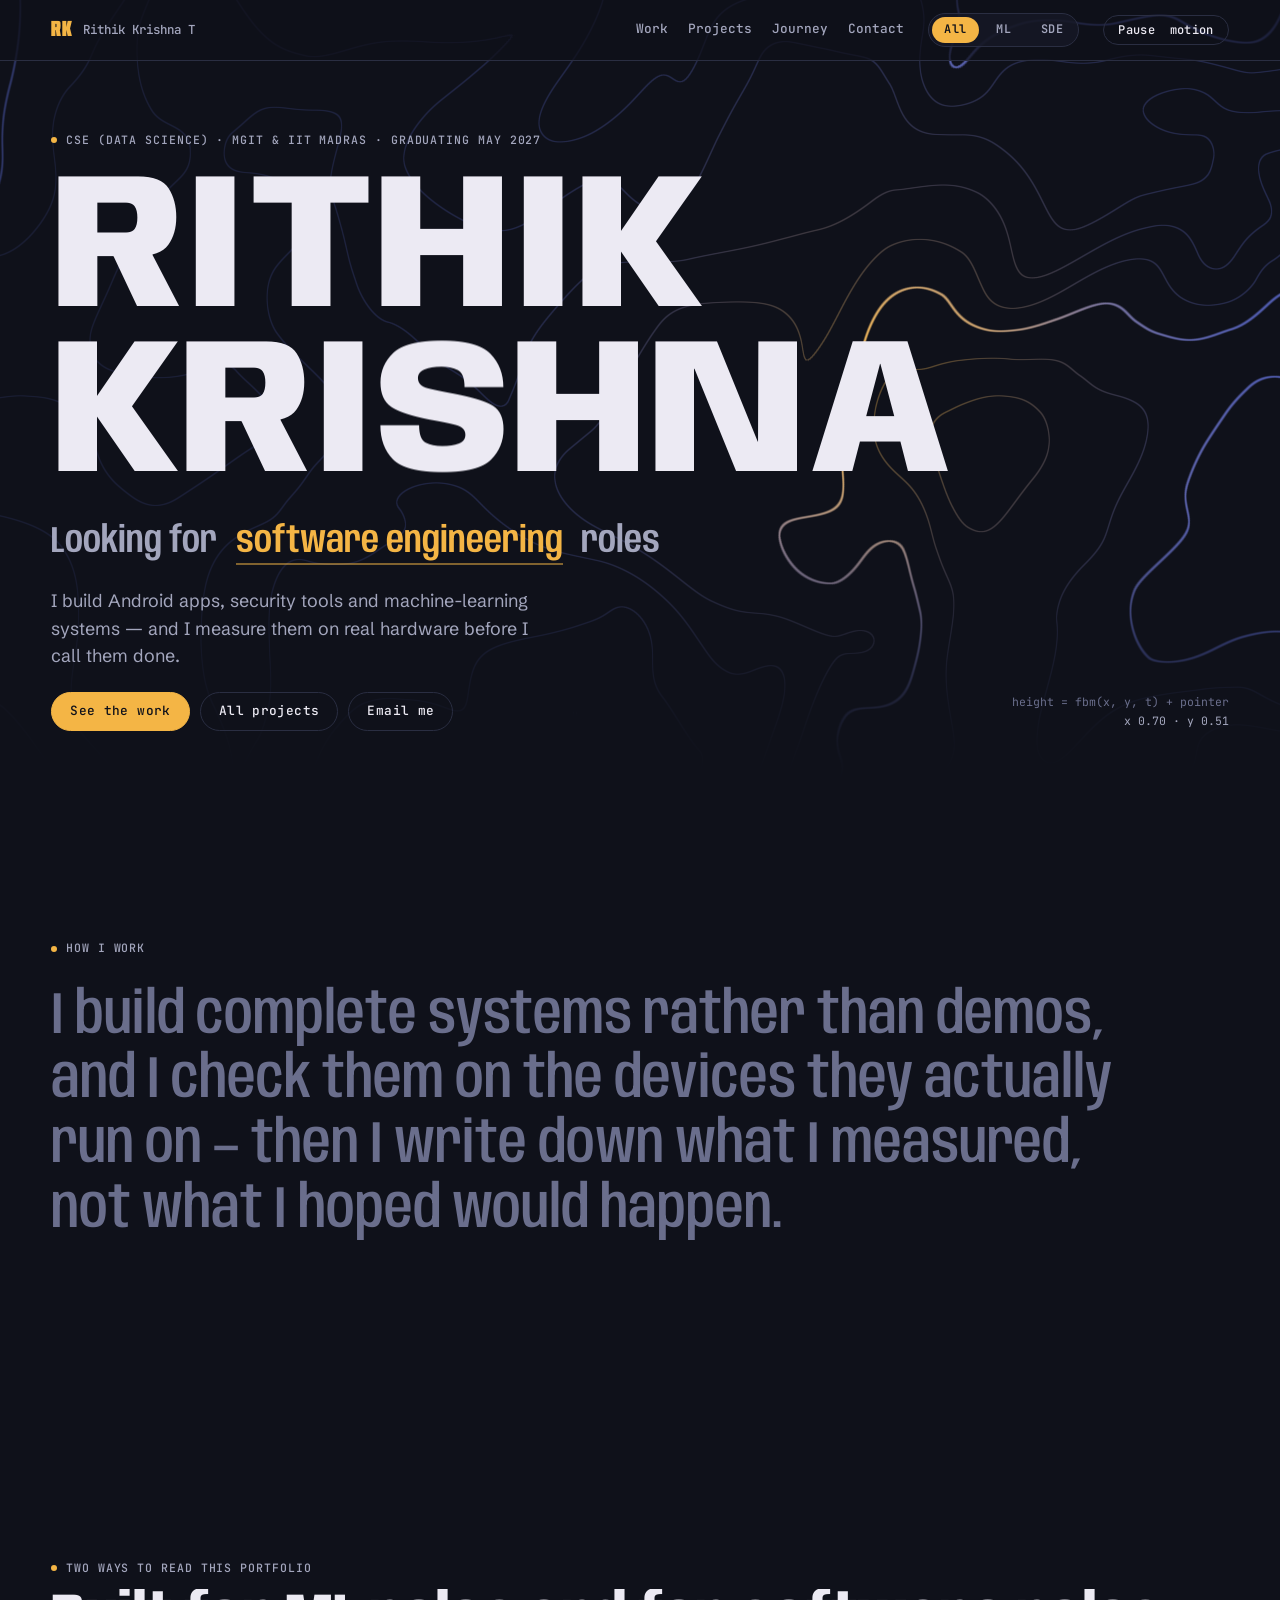
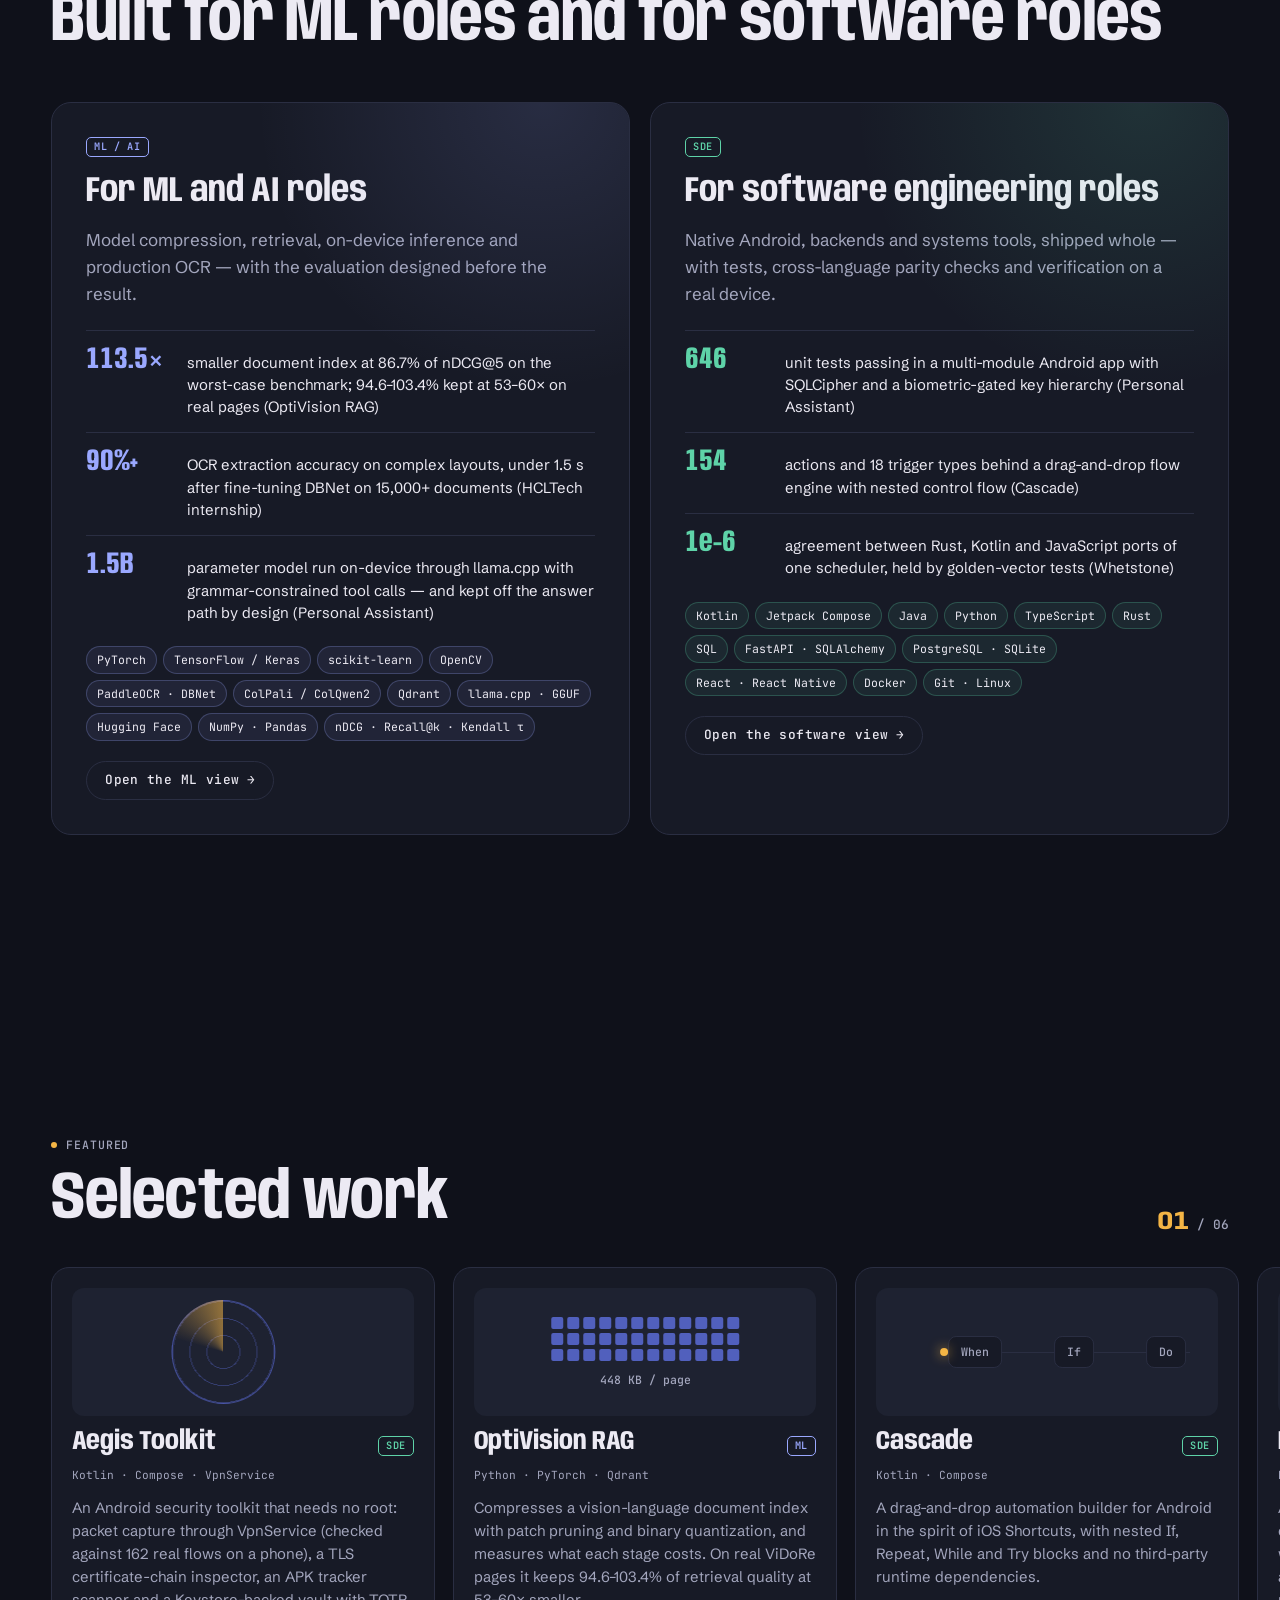
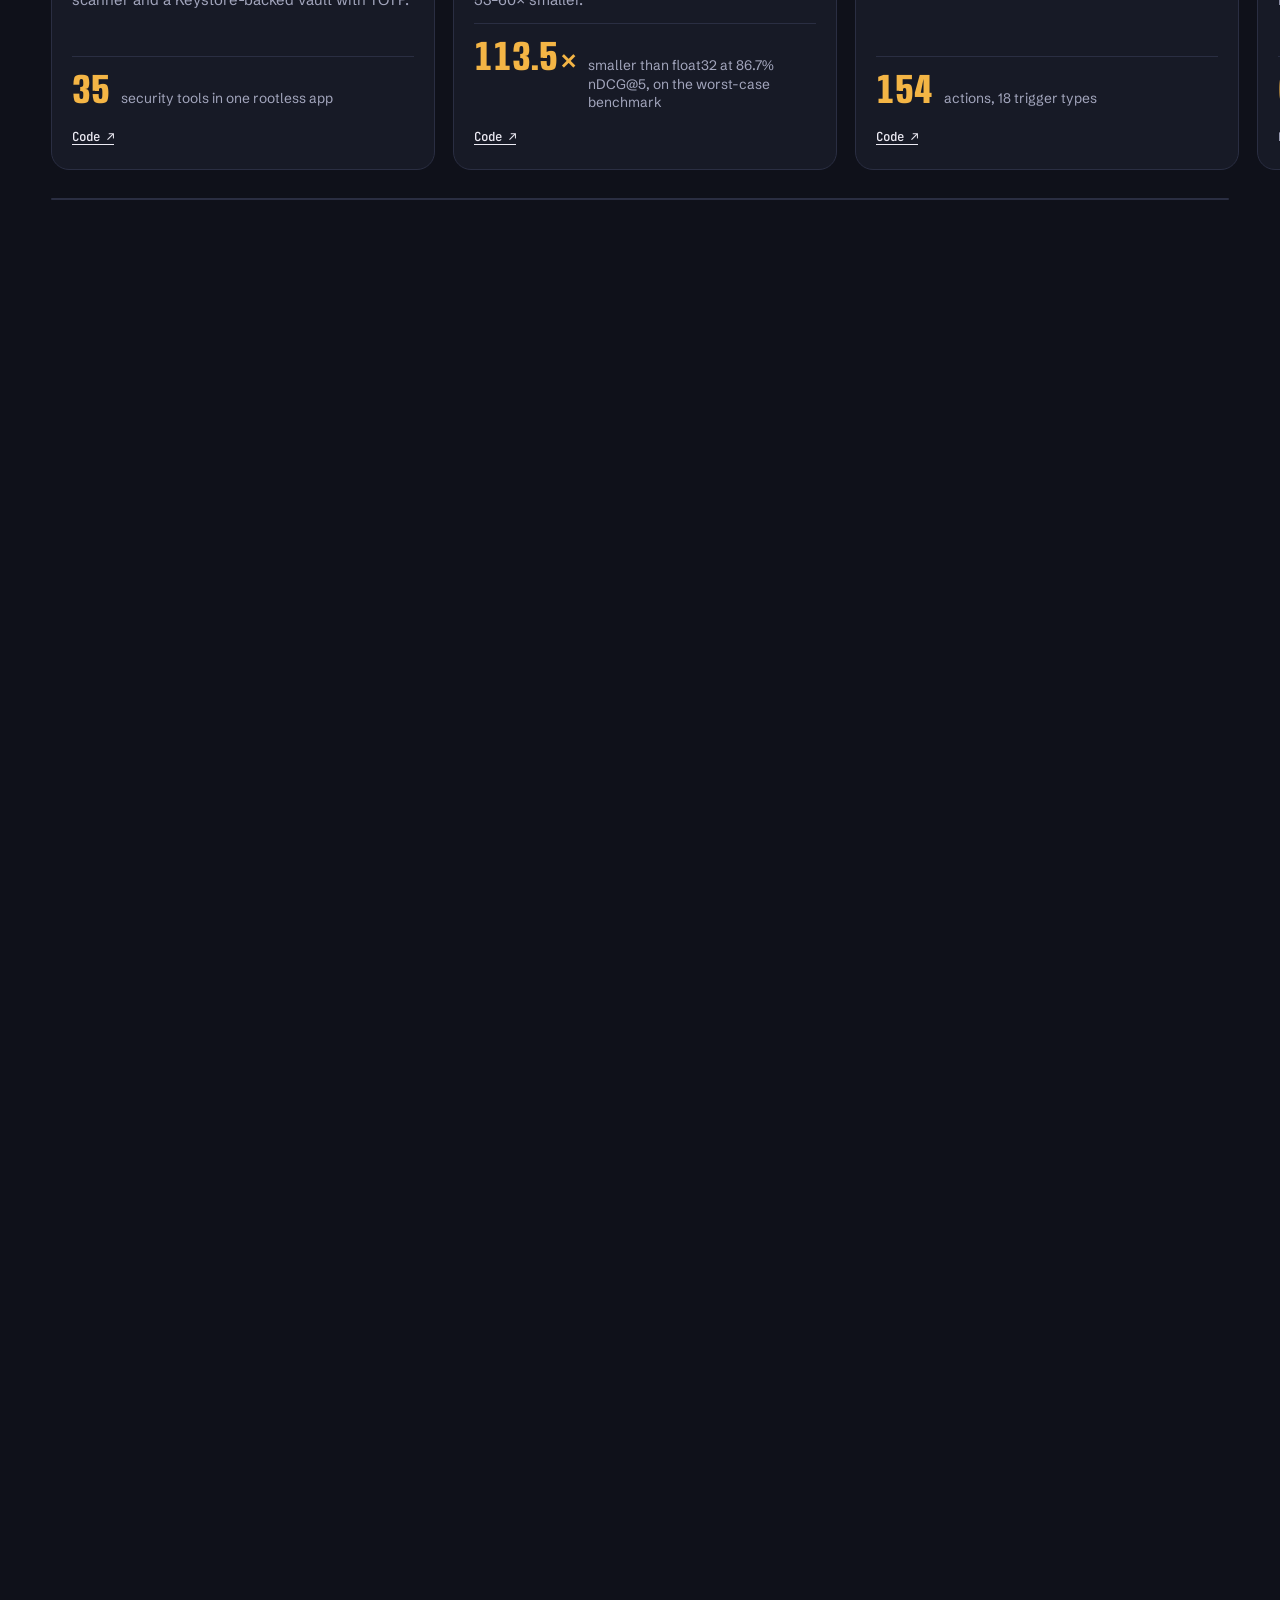
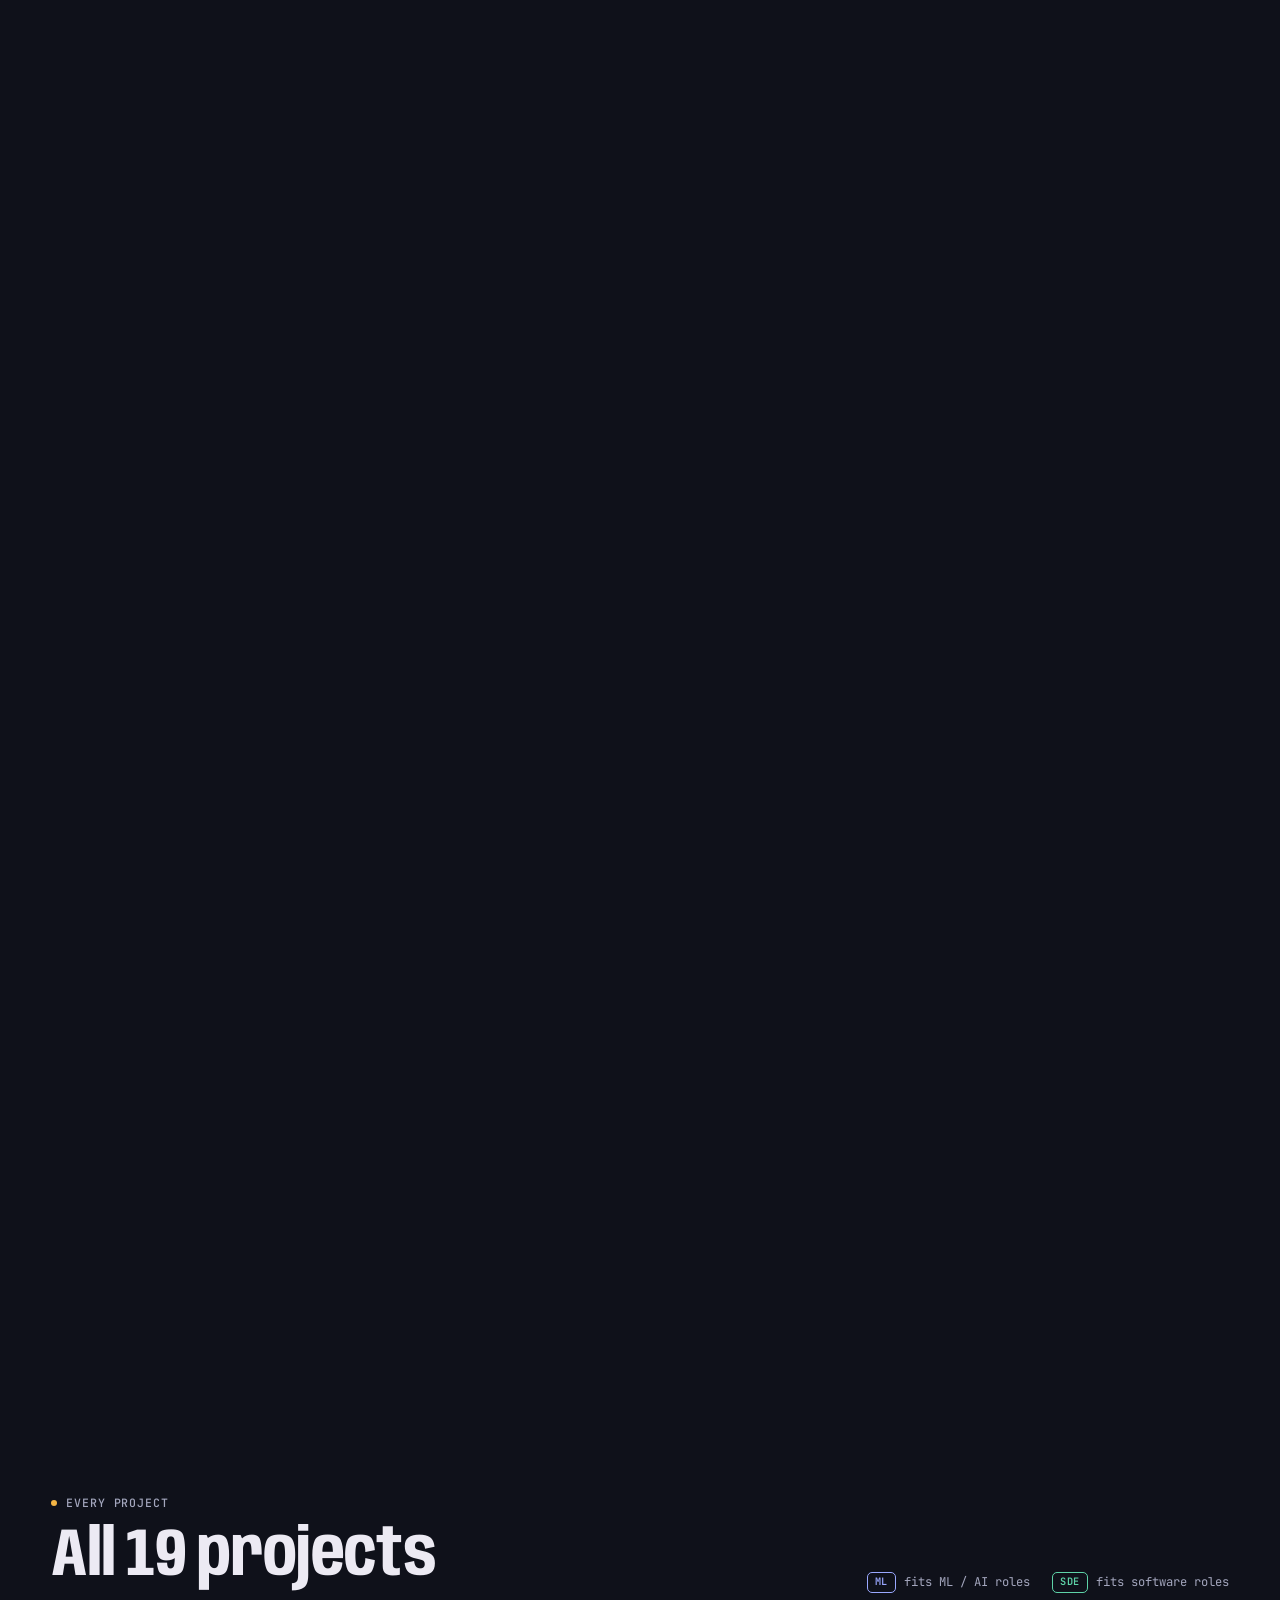
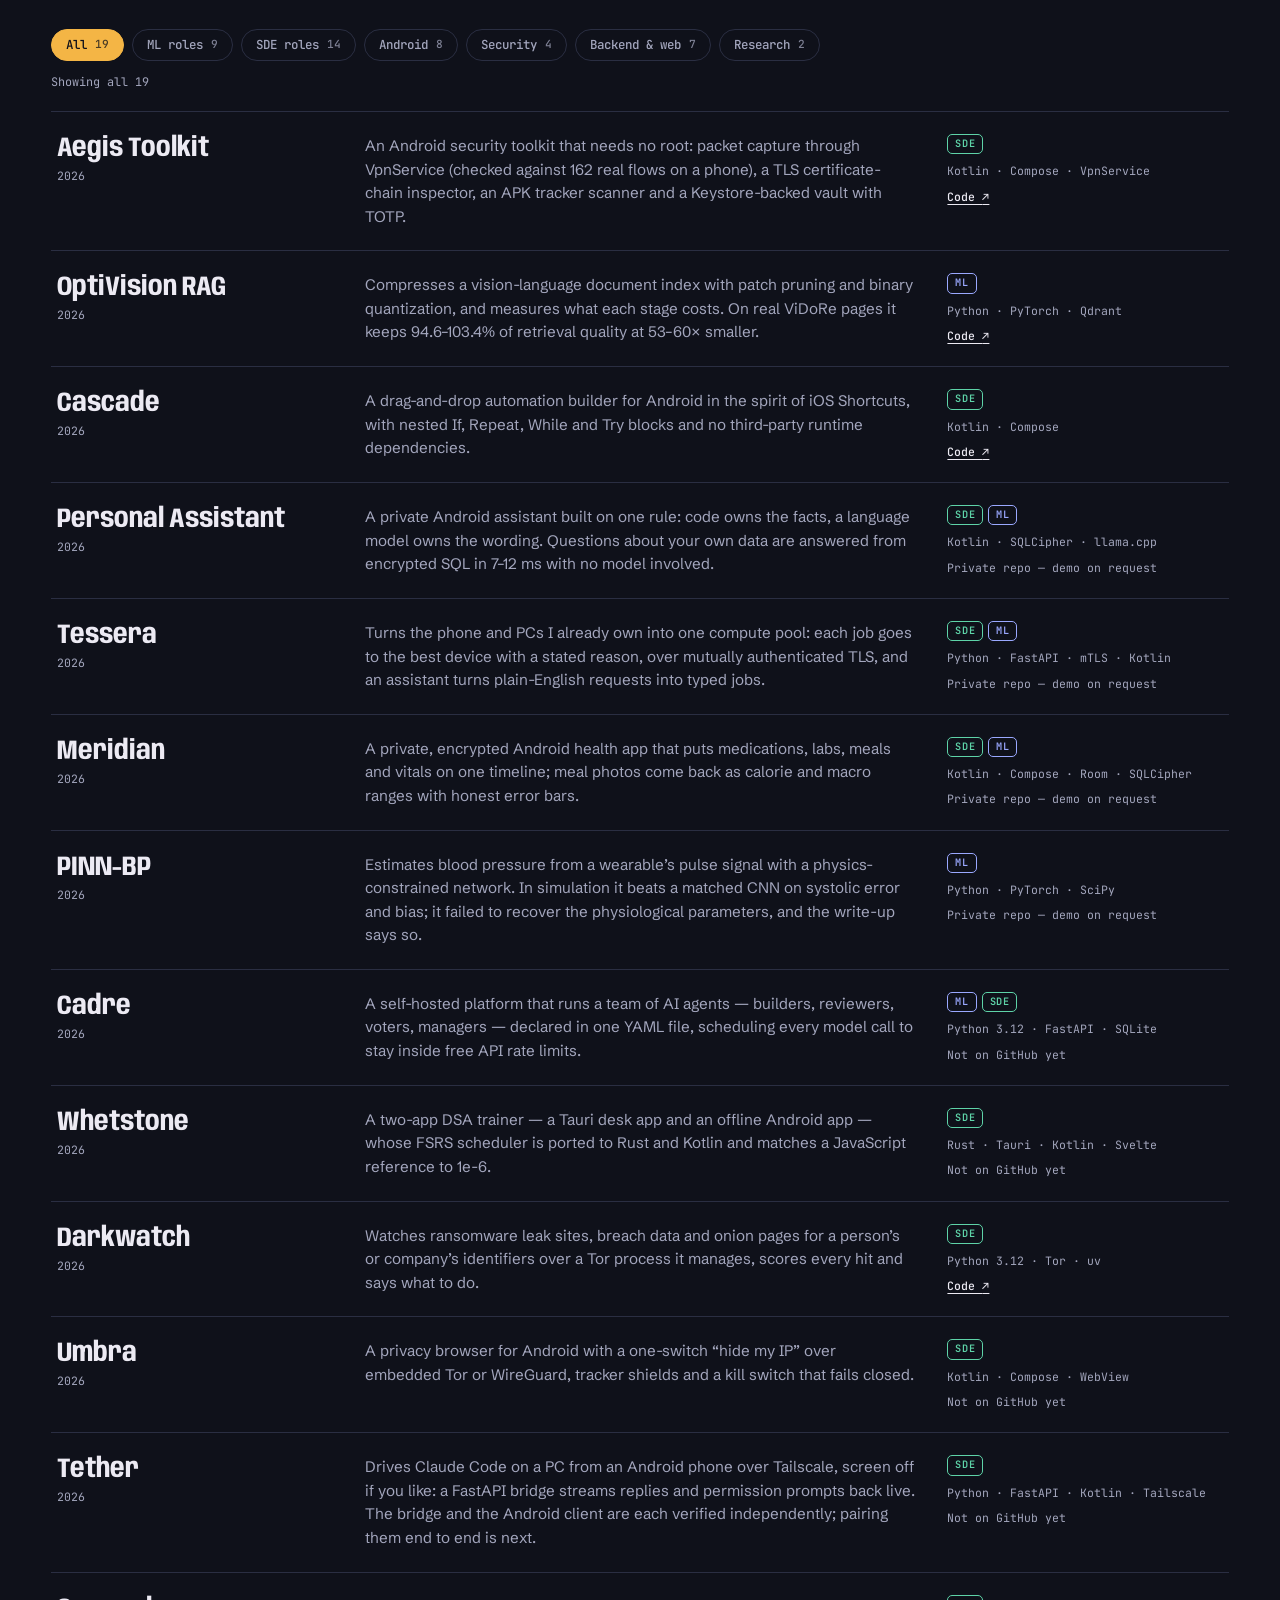
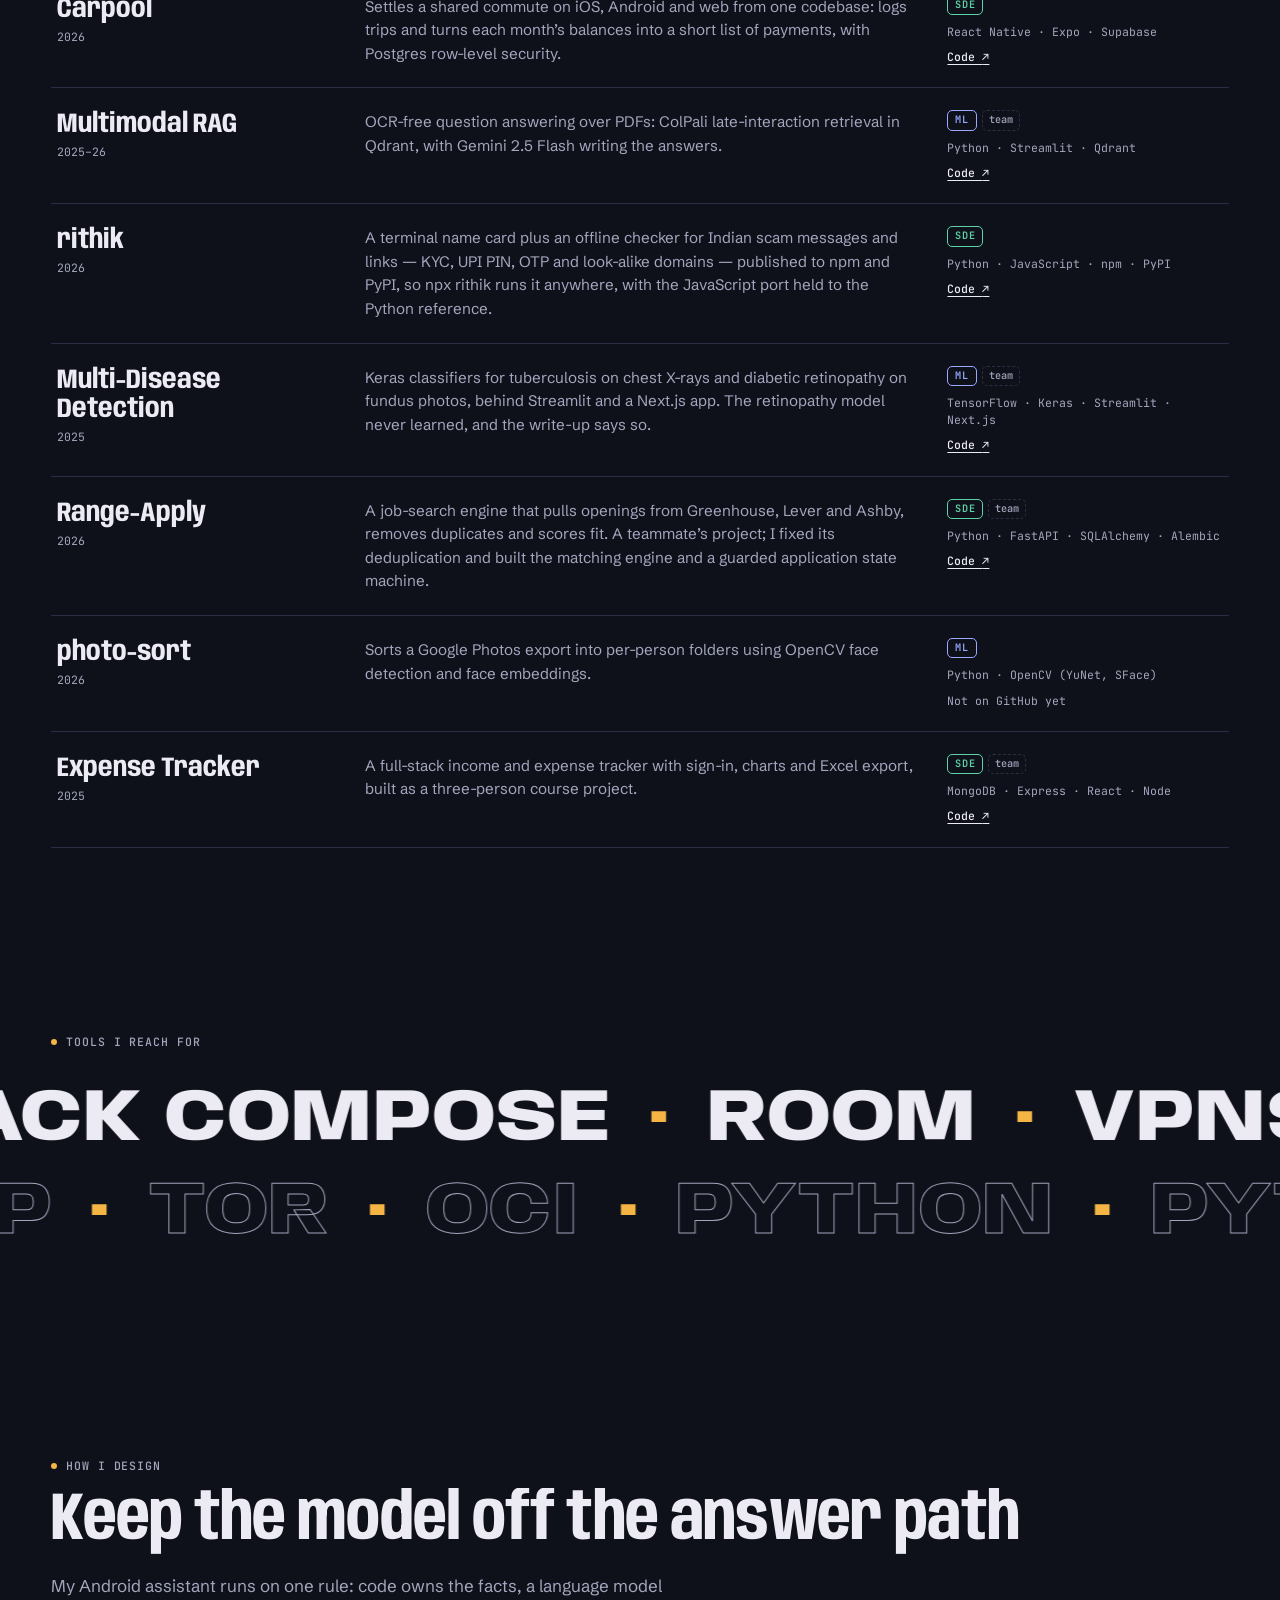
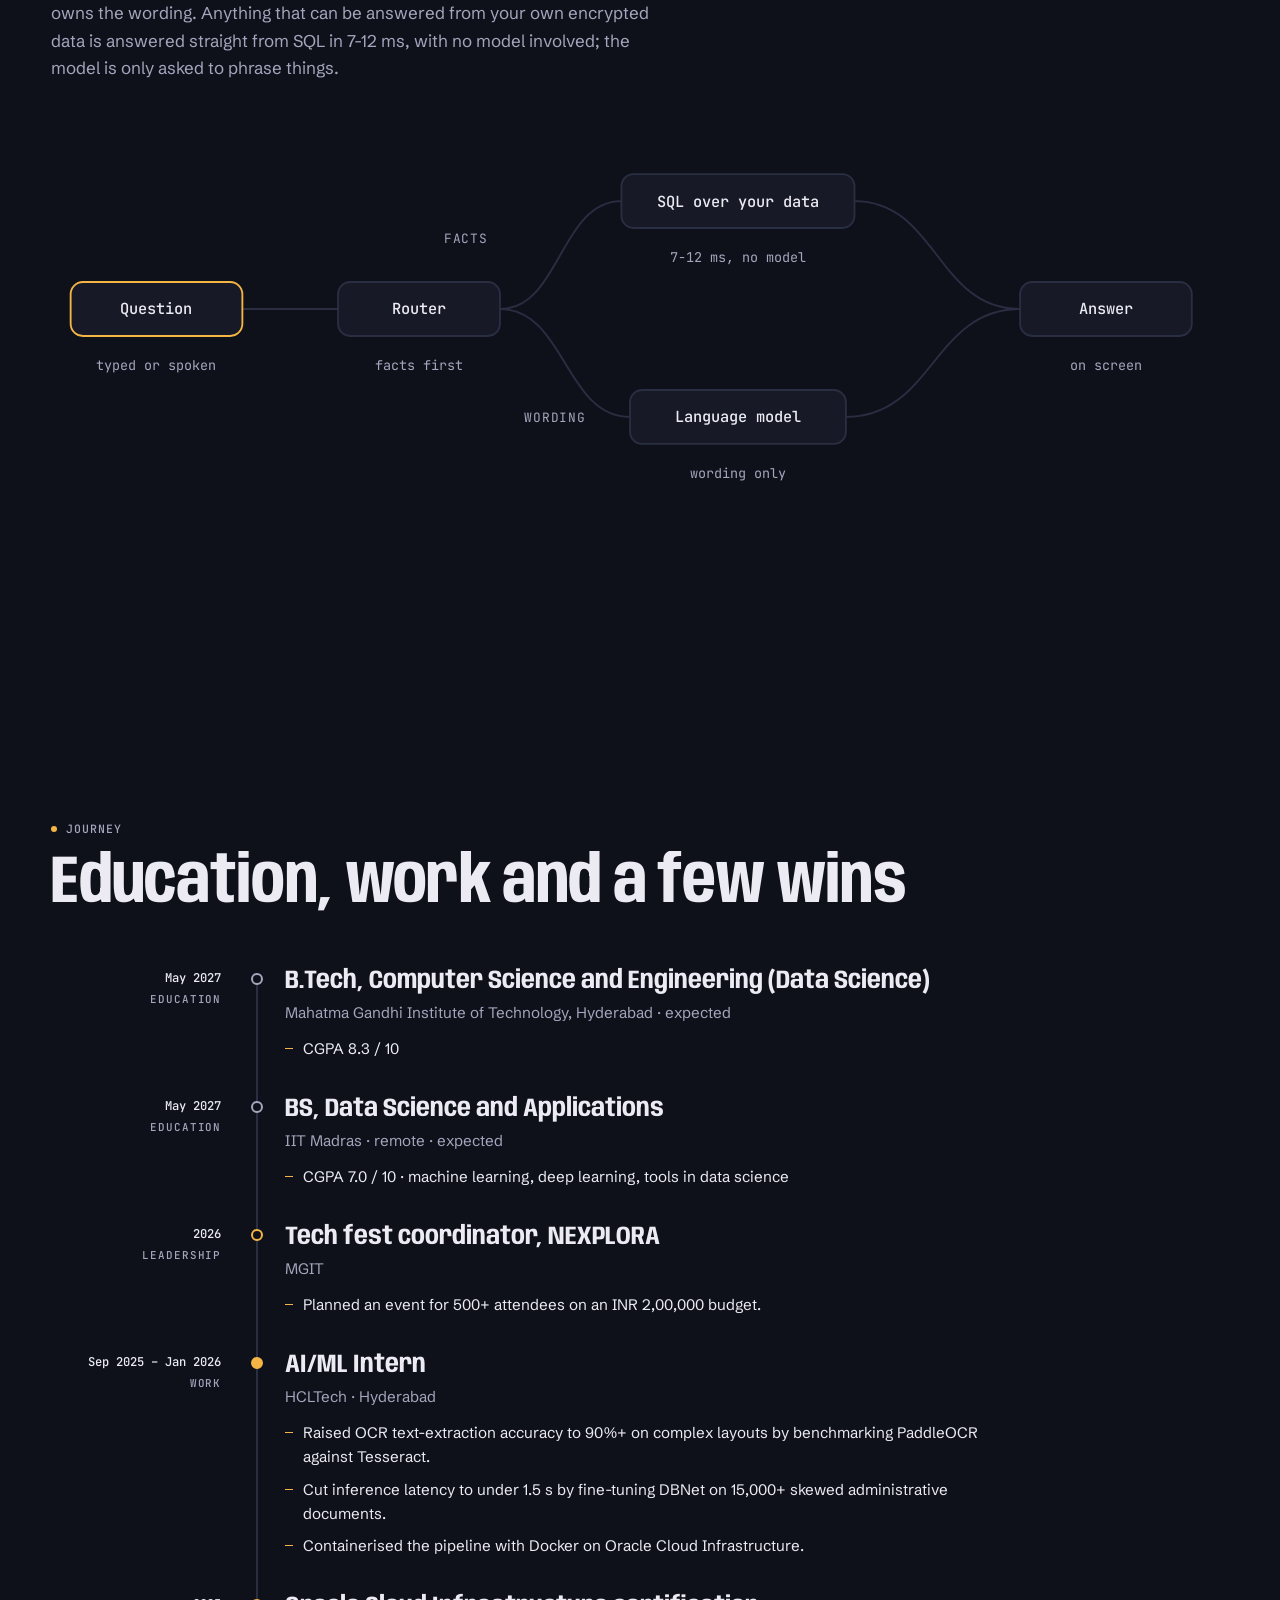
==== commit 454e0656: "Deploy portfolio build (source 8894feb)" ====
--- a/index.html
+++ b/index.html
@@ -14,4 +14,4 @@
       } catch (e) {}
     </script><style>:root{color-scheme:dark;--ground:#0f111a;--surface:#171a26;--raised:#1e2231;--line:#2a2e42;--ink:#eceaf3;--muted:#a3a6bd;--dim:#6a6e8c;--amber:#f4b545;--ml:#9aa8ff;--sde:#5ed3a8;--cool:#5b6bd6;--cool-hi:#8b98e8;--accent:var(--amber);--accent-hi:#f7c66c;--accent-rgb:244 181 69;--contour:#5b6bd6;--display:"Anybody", "Arial Narrow", "Helvetica Neue", Arial, sans-serif;--body:"Schibsted Grotesk", "Segoe UI", system-ui, sans-serif;--mono:"JetBrains Mono", ui-monospace, Consolas, monospace;--gutter:clamp(16px, 4vw, 56px);--max:1320px;--header:60px}:root[data-lens=ml]{--accent:var(--ml);--accent-hi:#b9c3ff;--accent-rgb:154 168 255;--contour:#5d55c9}:root[data-lens=sde]{--accent:var(--sde);--accent-hi:#86e2c1;--accent-rgb:94 211 168;--contour:#2f7f86}*,:before,:after{box-sizing:border-box}[hidden]{display:none!important}html{background:var(--ground);scroll-padding-top:calc(var(--header) + 16px);-webkit-text-size-adjust:100%}body{background:var(--ground);color:var(--ink);font:400 1.0625rem/1.6 var(--body);-webkit-font-smoothing:antialiased;margin:0}img,svg,canvas,video{max-width:100%}a{color:inherit}::selection{background:var(--accent);color:var(--ground)}:focus-visible{outline:2px solid var(--accent);outline-offset:3px;border-radius:4px}main{overflow-x:clip}.wrap{padding-inline:max(var(--gutter), calc((100% - var(--max)) / 2))}.pad{padding-block:clamp(88px,12vw,168px)}.skip{z-index:100;background:var(--accent);color:var(--ground);font:600 .9rem/1 var(--body);border-radius:8px;padding:10px 14px;text-decoration:none;position:fixed;top:-80px;left:12px}.skip:focus{top:calc(env(safe-area-inset-top,0px) + 12px)}.visually-hidden{clip-path:inset(50%);white-space:nowrap;width:1px;height:1px;position:absolute;overflow:hidden}.tag{font:500 .72rem/1.4 var(--mono);letter-spacing:.08em;text-transform:uppercase;color:var(--muted);align-items:center;gap:.55rem;margin:0;display:inline-flex}.dot{background:var(--accent);border-radius:50%;flex:none;width:6px;height:6px;animation:2.4s ease-in-out infinite breathe}.h2{font-family:var(--display);font-variation-settings:"wdth" 78, "wght" 700;letter-spacing:-.01em;text-wrap:balance;margin:.7rem 0 0;font-size:clamp(2.2rem,5.4vw,4.2rem);font-weight:700;line-height:.98}.sub{max-width:62ch;color:var(--muted);margin:1rem 0 0}.btn{border:1px solid var(--line);color:var(--ink);font:500 .8rem/1 var(--mono);letter-spacing:.03em;cursor:pointer;background:0 0;border-radius:999px;align-items:center;gap:.45rem;padding:12px 18px;text-decoration:none;transition:border-color .2s,background-color .2s,color .2s;display:inline-flex}.btn:hover{border-color:var(--muted)}.btn-solid{background:var(--accent);border-color:var(--accent);color:var(--ground)}.btn-solid:hover{background:var(--accent-hi);border-color:var(--accent-hi)}.btn-small{padding:8px 14px;font-size:.75rem}.badge{font:600 .64rem/1.4 var(--mono);letter-spacing:.06em;border:1px solid;border-radius:5px;align-items:center;padding:2px 7px;display:inline-flex}.badge-ml{color:var(--ml)}.badge-sde{color:var(--sde)}.split-line{padding-bottom:.04em}.cursor{z-index:90;pointer-events:none;mix-blend-mode:difference;opacity:0;border:1.5px solid #fff;border-radius:50%;width:34px;height:34px;transition:width .25s,height .25s,opacity .25s;position:fixed;top:0;left:0;translate:-50% -50%}.cursor.on{opacity:1}.cursor.big{width:66px;height:66px}@media (hover:none),(pointer:coarse){.cursor{display:none}}@keyframes breathe{0%,to{opacity:1}50%{opacity:.3}}.paused *,.paused :before,.paused :after{animation-play-state:paused!important}@view-transition{navigation:auto}::view-transition-old(root),::view-transition-new(root){mix-blend-mode:normal}::view-transition-old(root){animation:none}::view-transition-new(root){animation:.85s cubic-bezier(.76,0,.24,1) both view-wipe}@keyframes view-wipe{0%{clip-path:circle(0 at var(--vt-x,50%) var(--vt-y,0px))}to{clip-path:circle(150vmax at var(--vt-x,50%) var(--vt-y,0px))}}@media (prefers-reduced-motion:reduce){@view-transition{navigation:none}*,:before,:after{transition:none!important;animation:none!important}.cursor{display:none}}
 </style><link rel="stylesheet" href="/_astro/Portfolio.DeWBqdQq.css"><style>html.lenis,html.lenis body{height:auto}.lenis:not(.lenis-autoToggle).lenis-stopped{overflow:clip}.lenis [data-lenis-prevent],.lenis [data-lenis-prevent-wheel],.lenis [data-lenis-prevent-touch],.lenis [data-lenis-prevent-vertical],.lenis [data-lenis-prevent-horizontal]{overscroll-behavior:contain}.lenis.lenis-smooth iframe{pointer-events:none}.lenis.lenis-autoToggle{transition-behavior:allow-discrete;transition-property:overflow;transition-duration:1ms}
-</style></head><body><a class="skip" href="#main" data-astro-cid-nen7h5rs>Skip to content</a><header class="bar" data-astro-cid-nen7h5rs><div class="bar-inner wrap" data-astro-cid-nen7h5rs><a class="brand" href="/#top" data-astro-cid-nen7h5rs><b data-astro-cid-nen7h5rs>RK</b><span data-astro-cid-nen7h5rs>Rithik Krishna T</span></a><nav class="nav" aria-label="Sections" data-astro-cid-nen7h5rs><a href="#work" data-astro-cid-nen7h5rs>Work</a><a href="#projects" data-astro-cid-nen7h5rs>Projects</a><a href="#journey" data-astro-cid-nen7h5rs>Journey</a><a href="#contact" data-astro-cid-nen7h5rs>Contact</a></nav><nav class="lens" aria-label="View the portfolio for a role" data-astro-cid-nen7h5rs><a href="/" data-lens-link="all" aria-current="page" data-astro-cid-nen7h5rs><span class="pill" aria-hidden="true" data-astro-cid-nen7h5rs></span><span class="lens-label" data-astro-cid-nen7h5rs>All</span></a><a href="/ml/" data-lens-link="ml" data-astro-cid-nen7h5rs><span class="lens-label" data-astro-cid-nen7h5rs>ML</span></a><a href="/sde/" data-lens-link="sde" data-astro-cid-nen7h5rs><span class="lens-label" data-astro-cid-nen7h5rs>SDE</span></a></nav><button class="btn btn-small pause" type="button" data-pause aria-pressed="false" data-astro-cid-nen7h5rs><span data-pause-label data-astro-cid-nen7h5rs>Pause</span><span class="wide" data-astro-cid-nen7h5rs>&nbsp;motion</span></button></div><div class="progress" aria-hidden="true" data-astro-cid-nen7h5rs></div></header><main id="main" data-astro-cid-c6r7gr4v><section class="hero" id="top" data-astro-cid-ge2uvauf><canvas class="hero-canvas" aria-hidden="true" data-astro-cid-ge2uvauf></canvas><div class="hero-inner wrap" data-hero-inner data-astro-cid-ge2uvauf><p class="tag hero-intro" data-astro-cid-ge2uvauf><span class="dot" data-astro-cid-ge2uvauf></span>CSE (Data Science) · MGIT &amp; IIT Madras · graduating May 2027</p><h1 class="name" aria-label="Rithik Krishna T" data-astro-cid-ge2uvauf><span class="line" aria-hidden="true" data-astro-cid-ge2uvauf>Rithik</span><span class="line" aria-hidden="true" data-astro-cid-ge2uvauf>Krishna</span></h1><p class="role hero-intro" data-astro-cid-ge2uvauf><span class="visually-hidden" data-astro-cid-ge2uvauf>Looking for software engineering, ML engineering roles.</span><span class="role-lead" aria-hidden="true" data-astro-cid-ge2uvauf>Looking for</span><span class="role-word" aria-hidden="true" data-roles="[&quot;software engineering&quot;,&quot;ML engineering&quot;]" data-astro-cid-ge2uvauf>software engineering</span><span class="role-lead" aria-hidden="true" data-astro-cid-ge2uvauf>roles</span></p><div class="hero-foot" data-astro-cid-ge2uvauf><div class="hero-copy" data-astro-cid-ge2uvauf><p class="lede hero-rise" data-astro-cid-ge2uvauf>I build Android apps, security tools and machine-learning systems — and I measure them on real hardware before I call them done.</p><div class="actions hero-intro" data-astro-cid-ge2uvauf><a class="btn btn-solid" href="#work" data-astro-cid-ge2uvauf>See the work</a><a class="btn" href="#projects" data-astro-cid-ge2uvauf>All projects</a><a class="btn" href="mailto:trithikkrishna@gmail.com" data-astro-cid-ge2uvauf>Email me</a></div></div><p class="readout hero-intro" aria-hidden="true" data-astro-cid-ge2uvauf>height = fbm(x, y, t) + pointer<br data-astro-cid-ge2uvauf><span data-coords data-astro-cid-ge2uvauf>x 0.62 · y 0.55</span></p></div></div></section><section class="statement wrap pad" aria-label="How I work" data-astro-cid-zx4qcpyt><p class="tag" data-astro-cid-zx4qcpyt><span class="dot" data-astro-cid-zx4qcpyt></span>How I work</p><p class="scrub" data-scrub data-astro-cid-zx4qcpyt>I build complete systems rather than demos, and I check them on the devices they actually run on — then I write down what I <em class="accent" data-astro-cid-zx4qcpyt>measured,</em> not what I hoped would happen.</p></section><section class="fit wrap pad" id="fit" aria-labelledby="fit-title" data-astro-cid-7quset7c><p class="tag" data-astro-cid-7quset7c><span class="dot" data-astro-cid-7quset7c></span>Two ways to read this portfolio</p><h2 id="fit-title" class="h2" data-split data-astro-cid-7quset7c>Built for ML roles and for software roles</h2><div class="fit-grid" data-astro-cid-7quset7c><article class="panel panel-ml" data-fit-panel data-astro-cid-7quset7c><div class="panel-head" data-astro-cid-7quset7c><span class="badge badge-ml" data-astro-cid-7quset7c>ML / AI</span></div><h3 data-astro-cid-7quset7c>For ML and AI roles</h3><p class="pitch" data-astro-cid-7quset7c>Model compression, retrieval, on-device inference and production OCR — with the evaluation designed before the result.</p><ul class="proof" role="list" data-astro-cid-7quset7c><li data-astro-cid-7quset7c><span class="fig-wrap" data-astro-cid-7quset7c><span class="fig" data-astro-cid-7quset7c>113.5</span><span class="fig-x" data-astro-cid-7quset7c>×</span></span><span class="txt" data-astro-cid-7quset7c>smaller document index at 86.7% of nDCG@5 on the worst-case benchmark; 94.6–103.4% kept at 53–60× on real pages (OptiVision RAG)</span></li><li data-astro-cid-7quset7c><span class="fig-wrap" data-astro-cid-7quset7c><span class="fig" data-astro-cid-7quset7c>90%+</span></span><span class="txt" data-astro-cid-7quset7c>OCR extraction accuracy on complex layouts, under 1.5 s after fine-tuning DBNet on 15,000+ documents (HCLTech internship)</span></li><li data-astro-cid-7quset7c><span class="fig-wrap" data-astro-cid-7quset7c><span class="fig" data-astro-cid-7quset7c>1.5B</span></span><span class="txt" data-astro-cid-7quset7c>parameter model run on-device through llama.cpp with grammar-constrained tool calls — and kept off the answer path by design (Personal Assistant)</span></li></ul><ul class="skills" role="list" data-astro-cid-7quset7c><li data-astro-cid-7quset7c>PyTorch</li><li data-astro-cid-7quset7c>TensorFlow / Keras</li><li data-astro-cid-7quset7c>scikit-learn</li><li data-astro-cid-7quset7c>OpenCV</li><li data-astro-cid-7quset7c>PaddleOCR · DBNet</li><li data-astro-cid-7quset7c>ColPali / ColQwen2</li><li data-astro-cid-7quset7c>Qdrant</li><li data-astro-cid-7quset7c>llama.cpp · GGUF</li><li data-astro-cid-7quset7c>Hugging Face</li><li data-astro-cid-7quset7c>NumPy · Pandas</li><li data-astro-cid-7quset7c>nDCG · Recall@k · Kendall τ</li></ul><a class="btn panel-link" href="/ml/" data-lens-link="ml" data-astro-cid-7quset7c>Open the ML view <span aria-hidden="true" data-astro-cid-7quset7c>→</span></a></article><article class="panel panel-sde" data-fit-panel data-astro-cid-7quset7c><div class="panel-head" data-astro-cid-7quset7c><span class="badge badge-sde" data-astro-cid-7quset7c>SDE</span></div><h3 data-astro-cid-7quset7c>For software engineering roles</h3><p class="pitch" data-astro-cid-7quset7c>Native Android, backends and systems tools, shipped whole — with tests, cross-language parity checks and verification on a real device.</p><ul class="proof" role="list" data-astro-cid-7quset7c><li data-astro-cid-7quset7c><span class="fig-wrap" data-astro-cid-7quset7c><span class="fig" data-astro-cid-7quset7c>646</span></span><span class="txt" data-astro-cid-7quset7c>unit tests passing in a multi-module Android app with SQLCipher and a biometric-gated key hierarchy (Personal Assistant)</span></li><li data-astro-cid-7quset7c><span class="fig-wrap" data-astro-cid-7quset7c><span class="fig" data-astro-cid-7quset7c>154</span></span><span class="txt" data-astro-cid-7quset7c>actions and 18 trigger types behind a drag-and-drop flow engine with nested control flow (Cascade)</span></li><li data-astro-cid-7quset7c><span class="fig-wrap" data-astro-cid-7quset7c><span class="fig" data-astro-cid-7quset7c>1e-6</span></span><span class="txt" data-astro-cid-7quset7c>agreement between Rust, Kotlin and JavaScript ports of one scheduler, held by golden-vector tests (Whetstone)</span></li></ul><ul class="skills" role="list" data-astro-cid-7quset7c><li data-astro-cid-7quset7c>Kotlin</li><li data-astro-cid-7quset7c>Jetpack Compose</li><li data-astro-cid-7quset7c>Java</li><li data-astro-cid-7quset7c>Python</li><li data-astro-cid-7quset7c>TypeScript</li><li data-astro-cid-7quset7c>Rust</li><li data-astro-cid-7quset7c>SQL</li><li data-astro-cid-7quset7c>FastAPI · SQLAlchemy</li><li data-astro-cid-7quset7c>PostgreSQL · SQLite</li><li data-astro-cid-7quset7c>React · React Native</li><li data-astro-cid-7quset7c>Docker</li><li data-astro-cid-7quset7c>Git · Linux</li></ul><a class="btn panel-link" href="/sde/" data-lens-link="sde" data-astro-cid-7quset7c>Open the software view <span aria-hidden="true" data-astro-cid-7quset7c>→</span></a></article></div></section><section class="rail" id="work" aria-labelledby="work-title" data-astro-cid-soqx7j2g><div class="wrap rail-head" data-astro-cid-soqx7j2g><div data-astro-cid-soqx7j2g><p class="tag" data-astro-cid-soqx7j2g><span class="dot" data-astro-cid-soqx7j2g></span>Featured</p><h2 id="work-title" class="h2" data-split data-astro-cid-soqx7j2g>Selected work</h2></div><p class="counter" aria-hidden="true" data-astro-cid-soqx7j2g><span data-rail-index data-astro-cid-soqx7j2g>01</span> / 06</p><p class="swipe-hint" aria-hidden="true" data-astro-cid-soqx7j2g>Swipe for more →</p></div><div class="rail-viewport" data-astro-cid-soqx7j2g><ul class="rail-track" role="list" data-astro-cid-soqx7j2g><li class="card" data-astro-cid-soqx7j2g><div class="motif" aria-hidden="true" data-astro-cid-hrkc2wo6><div class="motif-inner motif-radar" data-astro-cid-hrkc2wo6><span class="sweep" data-astro-cid-hrkc2wo6></span><i data-astro-cid-hrkc2wo6></i><i data-astro-cid-hrkc2wo6></i><i data-astro-cid-hrkc2wo6></i></div></div><div class="card-top" data-astro-cid-soqx7j2g><h3 data-astro-cid-soqx7j2g>Aegis Toolkit</h3><span class="badges" data-astro-cid-soqx7j2g><span class="badge badge-sde" data-astro-cid-soqx7j2g>SDE</span></span></div><p class="chip" data-astro-cid-soqx7j2g>Kotlin · Compose · VpnService</p><p class="desc" data-astro-cid-soqx7j2g>An Android security toolkit that needs no root: packet capture through VpnService (checked against 162 real flows on a phone), a TLS certificate-chain inspector, an APK tracker scanner and a Keystore-backed vault with TOTP.</p><p class="stat" data-astro-cid-soqx7j2g><span class="figure" data-astro-cid-soqx7j2g><span class="num" data-count="35" data-decimals="0" data-astro-cid-soqx7j2g>35</span></span><span class="unit" data-astro-cid-soqx7j2g>security tools in one rootless app</span></p><div class="card-links" data-astro-cid-soqx7j2g><a href="https://github.com/Daemon-VI/AegisToolkit" target="_blank" rel="noopener" data-astro-cid-soqx7j2g>Code <span aria-hidden="true" data-astro-cid-soqx7j2g>↗</span><span class="visually-hidden" data-astro-cid-soqx7j2g>— Aegis Toolkit (opens in a new tab)</span></a></div></li><li class="card" data-astro-cid-soqx7j2g><div class="motif" aria-hidden="true" data-astro-cid-hrkc2wo6><div class="motif-inner motif-squeeze" data-astro-cid-hrkc2wo6><div class="grid" data-astro-cid-hrkc2wo6><span class="keep" style="--d:0.00s" data-astro-cid-hrkc2wo6></span><span class="drop" style="--d:0.25s" data-astro-cid-hrkc2wo6></span><span class="drop" style="--d:0.14s" data-astro-cid-hrkc2wo6></span><span class="keep" style="--d:0.04s" data-astro-cid-hrkc2wo6></span><span class="drop" style="--d:0.29s" data-astro-cid-hrkc2wo6></span><span class="drop" style="--d:0.18s" data-astro-cid-hrkc2wo6></span><span class="keep" style="--d:0.07s" data-astro-cid-hrkc2wo6></span><span class="drop" style="--d:0.32s" data-astro-cid-hrkc2wo6></span><span class="drop" style="--d:0.21s" data-astro-cid-hrkc2wo6></span><span class="drop" style="--d:0.11s" data-astro-cid-hrkc2wo6></span><span class="keep" style="--d:0.00s" data-astro-cid-hrkc2wo6></span><span class="drop" style="--d:0.25s" data-astro-cid-hrkc2wo6></span><span class="drop" style="--d:0.14s" data-astro-cid-hrkc2wo6></span><span class="keep" style="--d:0.04s" data-astro-cid-hrkc2wo6></span><span class="drop" style="--d:0.29s" data-astro-cid-hrkc2wo6></span><span class="drop" style="--d:0.18s" data-astro-cid-hrkc2wo6></span><span class="keep" style="--d:0.07s" data-astro-cid-hrkc2wo6></span><span class="drop" style="--d:0.32s" data-astro-cid-hrkc2wo6></span><span class="drop" style="--d:0.21s" data-astro-cid-hrkc2wo6></span><span class="drop" style="--d:0.11s" data-astro-cid-hrkc2wo6></span><span class="keep" style="--d:0.00s" data-astro-cid-hrkc2wo6></span><span class="drop" style="--d:0.25s" data-astro-cid-hrkc2wo6></span><span class="drop" style="--d:0.14s" data-astro-cid-hrkc2wo6></span><span class="keep" style="--d:0.04s" data-astro-cid-hrkc2wo6></span><span class="drop" style="--d:0.29s" data-astro-cid-hrkc2wo6></span><span class="drop" style="--d:0.18s" data-astro-cid-hrkc2wo6></span><span class="keep" style="--d:0.07s" data-astro-cid-hrkc2wo6></span><span class="drop" style="--d:0.32s" data-astro-cid-hrkc2wo6></span><span class="drop" style="--d:0.21s" data-astro-cid-hrkc2wo6></span><span class="drop" style="--d:0.11s" data-astro-cid-hrkc2wo6></span><span class="keep" style="--d:0.00s" data-astro-cid-hrkc2wo6></span><span class="drop" style="--d:0.25s" data-astro-cid-hrkc2wo6></span><span class="drop" style="--d:0.14s" data-astro-cid-hrkc2wo6></span><span class="keep" style="--d:0.04s" data-astro-cid-hrkc2wo6></span><span class="drop" style="--d:0.29s" data-astro-cid-hrkc2wo6></span><span class="drop" style="--d:0.18s" data-astro-cid-hrkc2wo6></span></div><div class="sizes" data-astro-cid-hrkc2wo6><span class="before" data-astro-cid-hrkc2wo6>448 KB / page</span><span class="after" data-astro-cid-hrkc2wo6>3.95 KB / page</span></div></div></div><div class="card-top" data-astro-cid-soqx7j2g><h3 data-astro-cid-soqx7j2g>OptiVision RAG</h3><span class="badges" data-astro-cid-soqx7j2g><span class="badge badge-ml" data-astro-cid-soqx7j2g>ML</span></span></div><p class="chip" data-astro-cid-soqx7j2g>Python · PyTorch · Qdrant</p><p class="desc" data-astro-cid-soqx7j2g>Compresses a vision-language document index with patch pruning and binary quantization, and measures what each stage costs. On real ViDoRe pages it keeps 94.6–103.4% of retrieval quality at 53–60× smaller.</p><p class="stat" data-astro-cid-soqx7j2g><span class="figure" data-astro-cid-soqx7j2g><span class="num" data-count="113.5" data-decimals="1" data-astro-cid-soqx7j2g>113.5</span><span class="suffix" data-astro-cid-soqx7j2g>×</span></span><span class="unit" data-astro-cid-soqx7j2g>smaller than float32 at 86.7% nDCG@5, on the worst-case benchmark</span></p><div class="card-links" data-astro-cid-soqx7j2g><a href="https://github.com/Daemon-VI/optivision-rag" target="_blank" rel="noopener" data-astro-cid-soqx7j2g>Code <span aria-hidden="true" data-astro-cid-soqx7j2g>↗</span><span class="visually-hidden" data-astro-cid-soqx7j2g>— OptiVision RAG (opens in a new tab)</span></a></div></li><li class="card" data-astro-cid-soqx7j2g><div class="motif" aria-hidden="true" data-astro-cid-hrkc2wo6><div class="motif-inner motif-chain" data-astro-cid-hrkc2wo6><b style="--d:0.37s" data-astro-cid-hrkc2wo6>When</b><b style="--d:1.20s" data-astro-cid-hrkc2wo6>If</b><b style="--d:2.03s" data-astro-cid-hrkc2wo6>Do</b><span class="pulse" data-astro-cid-hrkc2wo6></span></div></div><div class="card-top" data-astro-cid-soqx7j2g><h3 data-astro-cid-soqx7j2g>Cascade</h3><span class="badges" data-astro-cid-soqx7j2g><span class="badge badge-sde" data-astro-cid-soqx7j2g>SDE</span></span></div><p class="chip" data-astro-cid-soqx7j2g>Kotlin · Compose</p><p class="desc" data-astro-cid-soqx7j2g>A drag-and-drop automation builder for Android in the spirit of iOS Shortcuts, with nested If, Repeat, While and Try blocks and no third-party runtime dependencies.</p><p class="stat" data-astro-cid-soqx7j2g><span class="figure" data-astro-cid-soqx7j2g><span class="num" data-count="154" data-decimals="0" data-astro-cid-soqx7j2g>154</span></span><span class="unit" data-astro-cid-soqx7j2g>actions, 18 trigger types</span></p><div class="card-links" data-astro-cid-soqx7j2g><a href="https://github.com/Daemon-VI/Cascade" target="_blank" rel="noopener" data-astro-cid-soqx7j2g>Code <span aria-hidden="true" data-astro-cid-soqx7j2g>↗</span><span class="visually-hidden" data-astro-cid-soqx7j2g>— Cascade (opens in a new tab)</span></a></div></li><li class="card" data-astro-cid-soqx7j2g><div class="motif" aria-hidden="true" data-astro-cid-hrkc2wo6><div class="motif-inner motif-fork" data-astro-cid-hrkc2wo6><div class="fork" data-astro-cid-hrkc2wo6><svg viewBox="0 0 220 110" width="220" height="110" data-astro-cid-hrkc2wo6><path d="M40 55 C90 55 104 24 176 24" data-astro-cid-hrkc2wo6></path><path d="M40 55 C90 55 104 86 176 86" data-astro-cid-hrkc2wo6></path></svg><span class="fnode" style="left:40px;top:55px" data-astro-cid-hrkc2wo6>ask</span><span class="fnode" style="left:176px;top:24px" data-astro-cid-hrkc2wo6>SQL</span><span class="fnode" style="left:176px;top:86px" data-astro-cid-hrkc2wo6>model</span><i class="pkt fast" style="offset-path:path('M40 55 C90 55 104 24 176 24')" data-astro-cid-hrkc2wo6></i><i class="pkt slow" style="offset-path:path('M40 55 C90 55 104 86 176 86')" data-astro-cid-hrkc2wo6></i></div></div></div><div class="card-top" data-astro-cid-soqx7j2g><h3 data-astro-cid-soqx7j2g>Personal Assistant</h3><span class="badges" data-astro-cid-soqx7j2g><span class="badge badge-sde" data-astro-cid-soqx7j2g>SDE</span><span class="badge badge-ml" data-astro-cid-soqx7j2g>ML</span></span></div><p class="chip" data-astro-cid-soqx7j2g>Kotlin · SQLCipher · llama.cpp</p><p class="desc" data-astro-cid-soqx7j2g>A private Android assistant built on one rule: code owns the facts, a language model owns the wording. Questions about your own data are answered from encrypted SQL in 7–12 ms with no model involved.</p><p class="stat" data-astro-cid-soqx7j2g><span class="figure" data-astro-cid-soqx7j2g><span class="num" data-count="646" data-decimals="0" data-astro-cid-soqx7j2g>646</span></span><span class="unit" data-astro-cid-soqx7j2g>unit tests passing, none failing</span></p><div class="card-links" data-astro-cid-soqx7j2g><span class="note" data-astro-cid-soqx7j2g>Private repo — demo on request</span></div></li><li class="card" data-astro-cid-soqx7j2g><div class="motif" aria-hidden="true" data-astro-cid-hrkc2wo6><div class="motif-inner motif-pool" data-astro-cid-hrkc2wo6><div class="pool" data-astro-cid-hrkc2wo6><i class="job" data-astro-cid-hrkc2wo6></i><span class="dev" data-astro-cid-hrkc2wo6>phone</span><span class="dev pick" data-astro-cid-hrkc2wo6>laptop</span><span class="dev" data-astro-cid-hrkc2wo6>desktop</span></div></div></div><div class="card-top" data-astro-cid-soqx7j2g><h3 data-astro-cid-soqx7j2g>Tessera</h3><span class="badges" data-astro-cid-soqx7j2g><span class="badge badge-sde" data-astro-cid-soqx7j2g>SDE</span><span class="badge badge-ml" data-astro-cid-soqx7j2g>ML</span></span></div><p class="chip" data-astro-cid-soqx7j2g>Python · FastAPI · mTLS · Kotlin</p><p class="desc" data-astro-cid-soqx7j2g>Turns the phone and PCs I already own into one compute pool: each job goes to the best device with a stated reason, over mutually authenticated TLS, and an assistant turns plain-English requests into typed jobs.</p><p class="stat" data-astro-cid-soqx7j2g><span class="figure" data-astro-cid-soqx7j2g><span class="num" data-count="12" data-decimals="0" data-astro-cid-soqx7j2g>12</span></span><span class="unit" data-astro-cid-soqx7j2g>typed job kinds scheduled across my own devices</span></p><div class="card-links" data-astro-cid-soqx7j2g><span class="note" data-astro-cid-soqx7j2g>Private repo — demo on request</span></div></li><li class="card" data-astro-cid-soqx7j2g><div class="motif" aria-hidden="true" data-astro-cid-hrkc2wo6><div class="motif-inner motif-flip" data-astro-cid-hrkc2wo6><div class="flipper" data-astro-cid-hrkc2wo6><span class="face front" data-astro-cid-hrkc2wo6>Pair summing to k in a sorted array?</span><span class="face back" data-astro-cid-hrkc2wo6>Two pointers · O(n)</span></div></div></div><div class="card-top" data-astro-cid-soqx7j2g><h3 data-astro-cid-soqx7j2g>Whetstone</h3><span class="badges" data-astro-cid-soqx7j2g><span class="badge badge-sde" data-astro-cid-soqx7j2g>SDE</span></span></div><p class="chip" data-astro-cid-soqx7j2g>Rust · Tauri · Kotlin · Svelte</p><p class="desc" data-astro-cid-soqx7j2g>A two-app DSA trainer — a Tauri desk app and an offline Android app — whose FSRS scheduler is ported to Rust and Kotlin and matches a JavaScript reference to 1e-6.</p><p class="stat" data-astro-cid-soqx7j2g><span class="figure" data-astro-cid-soqx7j2g><span class="num" data-count="215" data-decimals="0" data-astro-cid-soqx7j2g>215</span></span><span class="unit" data-astro-cid-soqx7j2g>cards across 43 patterns, plus 78 problems</span></p><div class="card-links" data-astro-cid-soqx7j2g><span class="note" data-astro-cid-soqx7j2g>Not on GitHub yet</span></div></li></ul></div><div class="wrap meter-wrap" aria-hidden="true" data-astro-cid-soqx7j2g><div class="rail-meter" data-astro-cid-soqx7j2g><span data-astro-cid-soqx7j2g></span></div></div></section><section class="index wrap pad" id="projects" aria-labelledby="projects-title" data-astro-cid-ftq3vvlr><div class="index-head" data-astro-cid-ftq3vvlr><div data-astro-cid-ftq3vvlr><p class="tag" data-astro-cid-ftq3vvlr><span class="dot" data-astro-cid-ftq3vvlr></span>Every project</p><h2 id="projects-title" class="h2" data-split data-astro-cid-ftq3vvlr>All 18 projects</h2></div><p class="legend" data-astro-cid-ftq3vvlr><span class="legend-item" data-astro-cid-ftq3vvlr><span class="badge badge-ml" data-astro-cid-ftq3vvlr>ML</span> fits ML / AI roles</span><span class="legend-item" data-astro-cid-ftq3vvlr><span class="badge badge-sde" data-astro-cid-ftq3vvlr>SDE</span> fits software roles</span></p></div><div class="filters" role="group" aria-label="Filter projects" data-astro-cid-ftq3vvlr><button type="button" class="filter" data-filter="all" aria-pressed="true" data-astro-cid-ftq3vvlr>All<span class="count" data-astro-cid-ftq3vvlr>18</span></button><button type="button" class="filter" data-filter="ml" aria-pressed="false" data-astro-cid-ftq3vvlr>ML roles<span class="count" data-astro-cid-ftq3vvlr>9</span></button><button type="button" class="filter" data-filter="sde" aria-pressed="false" data-astro-cid-ftq3vvlr>SDE roles<span class="count" data-astro-cid-ftq3vvlr>13</span></button><button type="button" class="filter" data-filter="android" aria-pressed="false" data-astro-cid-ftq3vvlr>Android<span class="count" data-astro-cid-ftq3vvlr>7</span></button><button type="button" class="filter" data-filter="security" aria-pressed="false" data-astro-cid-ftq3vvlr>Security<span class="count" data-astro-cid-ftq3vvlr>4</span></button><button type="button" class="filter" data-filter="backend" aria-pressed="false" data-astro-cid-ftq3vvlr>Backend &amp; web<span class="count" data-astro-cid-ftq3vvlr>6</span></button><button type="button" class="filter" data-filter="research" aria-pressed="false" data-astro-cid-ftq3vvlr>Research<span class="count" data-astro-cid-ftq3vvlr>2</span></button></div><p class="showing" data-showing aria-live="polite" data-astro-cid-ftq3vvlr>Showing all 18</p><ul class="rows" role="list" data-rows data-astro-cid-ftq3vvlr><li class="row" data-filters="all sde android security" data-peek-name="Aegis Toolkit" data-peek-fig="35" data-peek-suffix data-peek-label="security tools in one rootless app" data-peek-area="Android · Security" data-astro-cid-ftq3vvlr><div class="row-name" data-astro-cid-ftq3vvlr><h3 data-astro-cid-ftq3vvlr>Aegis Toolkit</h3><span class="year" data-astro-cid-ftq3vvlr>2026</span></div><p class="row-blurb" data-astro-cid-ftq3vvlr>An Android security toolkit that needs no root: packet capture through VpnService (checked against 162 real flows on a phone), a TLS certificate-chain inspector, an APK tracker scanner and a Keystore-backed vault with TOTP.</p><div class="row-meta" data-astro-cid-ftq3vvlr><span class="badges" data-astro-cid-ftq3vvlr><span class="badge badge-sde" data-astro-cid-ftq3vvlr>SDE</span></span><span class="row-stack" data-astro-cid-ftq3vvlr>Kotlin · Compose · VpnService</span><a href="https://github.com/Daemon-VI/AegisToolkit" target="_blank" rel="noopener" data-astro-cid-ftq3vvlr>Code <span aria-hidden="true" data-astro-cid-ftq3vvlr>↗</span><span class="visually-hidden" data-astro-cid-ftq3vvlr>— Aegis Toolkit (opens in a new tab)</span></a></div></li><li class="row" data-filters="all ml research" data-peek-name="OptiVision RAG" data-peek-fig="113.5" data-peek-suffix="×" data-peek-label="smaller than float32 at 86.7% nDCG@5, on the worst-case benchmark" data-peek-area="ML · Research" data-astro-cid-ftq3vvlr><div class="row-name" data-astro-cid-ftq3vvlr><h3 data-astro-cid-ftq3vvlr>OptiVision RAG</h3><span class="year" data-astro-cid-ftq3vvlr>2026</span></div><p class="row-blurb" data-astro-cid-ftq3vvlr>Compresses a vision-language document index with patch pruning and binary quantization, and measures what each stage costs. On real ViDoRe pages it keeps 94.6–103.4% of retrieval quality at 53–60× smaller.</p><div class="row-meta" data-astro-cid-ftq3vvlr><span class="badges" data-astro-cid-ftq3vvlr><span class="badge badge-ml" data-astro-cid-ftq3vvlr>ML</span></span><span class="row-stack" data-astro-cid-ftq3vvlr>Python · PyTorch · Qdrant</span><a href="https://github.com/Daemon-VI/optivision-rag" target="_blank" rel="noopener" data-astro-cid-ftq3vvlr>Code <span aria-hidden="true" data-astro-cid-ftq3vvlr>↗</span><span class="visually-hidden" data-astro-cid-ftq3vvlr>— OptiVision RAG (opens in a new tab)</span></a></div></li><li class="row" data-filters="all sde android" data-peek-name="Cascade" data-peek-fig="154" data-peek-suffix data-peek-label="actions, 18 trigger types" data-peek-area="Android" data-astro-cid-ftq3vvlr><div class="row-name" data-astro-cid-ftq3vvlr><h3 data-astro-cid-ftq3vvlr>Cascade</h3><span class="year" data-astro-cid-ftq3vvlr>2026</span></div><p class="row-blurb" data-astro-cid-ftq3vvlr>A drag-and-drop automation builder for Android in the spirit of iOS Shortcuts, with nested If, Repeat, While and Try blocks and no third-party runtime dependencies.</p><div class="row-meta" data-astro-cid-ftq3vvlr><span class="badges" data-astro-cid-ftq3vvlr><span class="badge badge-sde" data-astro-cid-ftq3vvlr>SDE</span></span><span class="row-stack" data-astro-cid-ftq3vvlr>Kotlin · Compose</span><a href="https://github.com/Daemon-VI/Cascade" target="_blank" rel="noopener" data-astro-cid-ftq3vvlr>Code <span aria-hidden="true" data-astro-cid-ftq3vvlr>↗</span><span class="visually-hidden" data-astro-cid-ftq3vvlr>— Cascade (opens in a new tab)</span></a></div></li><li class="row" data-filters="all ml sde android" data-peek-name="Personal Assistant" data-peek-fig="646" data-peek-suffix data-peek-label="unit tests passing, none failing" data-peek-area="Android · ML" data-astro-cid-ftq3vvlr><div class="row-name" data-astro-cid-ftq3vvlr><h3 data-astro-cid-ftq3vvlr>Personal Assistant</h3><span class="year" data-astro-cid-ftq3vvlr>2026</span></div><p class="row-blurb" data-astro-cid-ftq3vvlr>A private Android assistant built on one rule: code owns the facts, a language model owns the wording. Questions about your own data are answered from encrypted SQL in 7–12 ms with no model involved.</p><div class="row-meta" data-astro-cid-ftq3vvlr><span class="badges" data-astro-cid-ftq3vvlr><span class="badge badge-sde" data-astro-cid-ftq3vvlr>SDE</span><span class="badge badge-ml" data-astro-cid-ftq3vvlr>ML</span></span><span class="row-stack" data-astro-cid-ftq3vvlr>Kotlin · SQLCipher · llama.cpp</span><span class="status" data-astro-cid-ftq3vvlr>Private repo — demo on request</span></div></li><li class="row" data-filters="all ml sde android backend" data-peek-name="Tessera" data-peek-fig="12" data-peek-suffix data-peek-label="typed job kinds scheduled across my own devices" data-peek-area="Backend · Android" data-astro-cid-ftq3vvlr><div class="row-name" data-astro-cid-ftq3vvlr><h3 data-astro-cid-ftq3vvlr>Tessera</h3><span class="year" data-astro-cid-ftq3vvlr>2026</span></div><p class="row-blurb" data-astro-cid-ftq3vvlr>Turns the phone and PCs I already own into one compute pool: each job goes to the best device with a stated reason, over mutually authenticated TLS, and an assistant turns plain-English requests into typed jobs.</p><div class="row-meta" data-astro-cid-ftq3vvlr><span class="badges" data-astro-cid-ftq3vvlr><span class="badge badge-sde" data-astro-cid-ftq3vvlr>SDE</span><span class="badge badge-ml" data-astro-cid-ftq3vvlr>ML</span></span><span class="row-stack" data-astro-cid-ftq3vvlr>Python · FastAPI · mTLS · Kotlin</span><span class="status" data-astro-cid-ftq3vvlr>Private repo — demo on request</span></div></li><li class="row" data-filters="all ml sde android" data-peek-name="Meridian" data-peek-fig="1,240" data-peek-suffix data-peek-label="unit tests passing, none failing" data-peek-area="Android · ML" data-astro-cid-ftq3vvlr><div class="row-name" data-astro-cid-ftq3vvlr><h3 data-astro-cid-ftq3vvlr>Meridian</h3><span class="year" data-astro-cid-ftq3vvlr>2026</span></div><p class="row-blurb" data-astro-cid-ftq3vvlr>A private, encrypted Android health app that puts medications, labs, meals and vitals on one timeline; meal photos come back as calorie and macro ranges with honest error bars.</p><div class="row-meta" data-astro-cid-ftq3vvlr><span class="badges" data-astro-cid-ftq3vvlr><span class="badge badge-sde" data-astro-cid-ftq3vvlr>SDE</span><span class="badge badge-ml" data-astro-cid-ftq3vvlr>ML</span></span><span class="row-stack" data-astro-cid-ftq3vvlr>Kotlin · Compose · Room · SQLCipher</span><span class="status" data-astro-cid-ftq3vvlr>Private repo — demo on request</span></div></li><li class="row" data-filters="all ml research" data-peek-name="PINN-BP" data-peek-fig="19.05" data-peek-suffix=" mmHg" data-peek-label="systolic error under heavy artifacts, vs 26.97 for a matched CNN (simulated data)" data-peek-area="ML · Research" data-astro-cid-ftq3vvlr><div class="row-name" data-astro-cid-ftq3vvlr><h3 data-astro-cid-ftq3vvlr>PINN-BP</h3><span class="year" data-astro-cid-ftq3vvlr>2026</span></div><p class="row-blurb" data-astro-cid-ftq3vvlr>Estimates blood pressure from a wearable’s pulse signal with a physics-constrained network. In simulation it beats a matched CNN on systolic error and bias; it failed to recover the physiological parameters, and the write-up says so.</p><div class="row-meta" data-astro-cid-ftq3vvlr><span class="badges" data-astro-cid-ftq3vvlr><span class="badge badge-ml" data-astro-cid-ftq3vvlr>ML</span></span><span class="row-stack" data-astro-cid-ftq3vvlr>Python · PyTorch · SciPy</span><span class="status" data-astro-cid-ftq3vvlr>Private repo — demo on request</span></div></li><li class="row" data-filters="all ml sde backend" data-peek-name="Cadre" data-peek-fig="7" data-peek-suffix data-peek-label="live runs on free Groq and Gemini keys, covering all 5 team templates" data-peek-area="ML · Backend" data-astro-cid-ftq3vvlr><div class="row-name" data-astro-cid-ftq3vvlr><h3 data-astro-cid-ftq3vvlr>Cadre</h3><span class="year" data-astro-cid-ftq3vvlr>2026</span></div><p class="row-blurb" data-astro-cid-ftq3vvlr>A self-hosted platform that runs a team of AI agents — builders, reviewers, voters, managers — declared in one YAML file, scheduling every model call to stay inside free API rate limits.</p><div class="row-meta" data-astro-cid-ftq3vvlr><span class="badges" data-astro-cid-ftq3vvlr><span class="badge badge-ml" data-astro-cid-ftq3vvlr>ML</span><span class="badge badge-sde" data-astro-cid-ftq3vvlr>SDE</span></span><span class="row-stack" data-astro-cid-ftq3vvlr>Python 3.12 · FastAPI · SQLite</span><span class="status" data-astro-cid-ftq3vvlr>Not on GitHub yet</span></div></li><li class="row" data-filters="all sde android" data-peek-name="Whetstone" data-peek-fig="215" data-peek-suffix data-peek-label="cards across 43 patterns, plus 78 problems" data-peek-area="Android · Tools" data-astro-cid-ftq3vvlr><div class="row-name" data-astro-cid-ftq3vvlr><h3 data-astro-cid-ftq3vvlr>Whetstone</h3><span class="year" data-astro-cid-ftq3vvlr>2026</span></div><p class="row-blurb" data-astro-cid-ftq3vvlr>A two-app DSA trainer — a Tauri desk app and an offline Android app — whose FSRS scheduler is ported to Rust and Kotlin and matches a JavaScript reference to 1e-6.</p><div class="row-meta" data-astro-cid-ftq3vvlr><span class="badges" data-astro-cid-ftq3vvlr><span class="badge badge-sde" data-astro-cid-ftq3vvlr>SDE</span></span><span class="row-stack" data-astro-cid-ftq3vvlr>Rust · Tauri · Kotlin · Svelte</span><span class="status" data-astro-cid-ftq3vvlr>Not on GitHub yet</span></div></li><li class="row" data-filters="all sde security backend" data-peek-name="Darkwatch" data-peek-fig="141" data-peek-suffix data-peek-label="tests passing" data-peek-area="Security · Backend" data-astro-cid-ftq3vvlr><div class="row-name" data-astro-cid-ftq3vvlr><h3 data-astro-cid-ftq3vvlr>Darkwatch</h3><span class="year" data-astro-cid-ftq3vvlr>2026</span></div><p class="row-blurb" data-astro-cid-ftq3vvlr>Watches ransomware leak sites, breach data and onion pages for a person’s or company’s identifiers over a Tor process it manages, scores every hit and says what to do.</p><div class="row-meta" data-astro-cid-ftq3vvlr><span class="badges" data-astro-cid-ftq3vvlr><span class="badge badge-sde" data-astro-cid-ftq3vvlr>SDE</span></span><span class="row-stack" data-astro-cid-ftq3vvlr>Python 3.12 · Tor · uv</span><a href="https://github.com/Daemon-VI/darkwatch" target="_blank" rel="noopener" data-astro-cid-ftq3vvlr>Code <span aria-hidden="true" data-astro-cid-ftq3vvlr>↗</span><span class="visually-hidden" data-astro-cid-ftq3vvlr>— Darkwatch (opens in a new tab)</span></a></div></li><li class="row" data-filters="all sde android security" data-peek-name="Umbra" data-peek-fig="99,796" data-peek-suffix data-peek-label="tracker hosts in the bundled shield lists" data-peek-area="Android · Security" data-astro-cid-ftq3vvlr><div class="row-name" data-astro-cid-ftq3vvlr><h3 data-astro-cid-ftq3vvlr>Umbra</h3><span class="year" data-astro-cid-ftq3vvlr>2026</span></div><p class="row-blurb" data-astro-cid-ftq3vvlr>A privacy browser for Android with a one-switch “hide my IP” over embedded Tor or WireGuard, tracker shields and a kill switch that fails closed.</p><div class="row-meta" data-astro-cid-ftq3vvlr><span class="badges" data-astro-cid-ftq3vvlr><span class="badge badge-sde" data-astro-cid-ftq3vvlr>SDE</span></span><span class="row-stack" data-astro-cid-ftq3vvlr>Kotlin · Compose · WebView</span><span class="status" data-astro-cid-ftq3vvlr>Not on GitHub yet</span></div></li><li class="row" data-filters="all sde backend" data-peek-name="Carpool" data-peek-fig="37" data-peek-suffix data-peek-label="unit tests passing" data-peek-area="Web · Backend" data-astro-cid-ftq3vvlr><div class="row-name" data-astro-cid-ftq3vvlr><h3 data-astro-cid-ftq3vvlr>Carpool</h3><span class="year" data-astro-cid-ftq3vvlr>2026</span></div><p class="row-blurb" data-astro-cid-ftq3vvlr>Settles a shared commute on iOS, Android and web from one codebase: logs trips and turns each month’s balances into a short list of payments, with Postgres row-level security.</p><div class="row-meta" data-astro-cid-ftq3vvlr><span class="badges" data-astro-cid-ftq3vvlr><span class="badge badge-sde" data-astro-cid-ftq3vvlr>SDE</span></span><span class="row-stack" data-astro-cid-ftq3vvlr>React Native · Expo · Supabase</span><a href="https://github.com/Daemon-VI/carpool" target="_blank" rel="noopener" data-astro-cid-ftq3vvlr>Code <span aria-hidden="true" data-astro-cid-ftq3vvlr>↗</span><span class="visually-hidden" data-astro-cid-ftq3vvlr>— Carpool (opens in a new tab)</span></a></div></li><li class="row" data-filters="all ml" data-peek-name="Multimodal RAG" data-peek-fig data-peek-suffix data-peek-label="Python · Streamlit · Qdrant" data-peek-area="ML" data-astro-cid-ftq3vvlr><div class="row-name" data-astro-cid-ftq3vvlr><h3 data-astro-cid-ftq3vvlr>Multimodal RAG</h3><span class="year" data-astro-cid-ftq3vvlr>2025–26</span></div><p class="row-blurb" data-astro-cid-ftq3vvlr>OCR-free question answering over PDFs: ColPali late-interaction retrieval in Qdrant, with Gemini 2.5 Flash writing the answers.</p><div class="row-meta" data-astro-cid-ftq3vvlr><span class="badges" data-astro-cid-ftq3vvlr><span class="badge badge-ml" data-astro-cid-ftq3vvlr>ML</span><span class="team" data-astro-cid-ftq3vvlr>team</span></span><span class="row-stack" data-astro-cid-ftq3vvlr>Python · Streamlit · Qdrant</span><a href="https://github.com/Daemon-VI/multimodal-rag-colpali" target="_blank" rel="noopener" data-astro-cid-ftq3vvlr>Code <span aria-hidden="true" data-astro-cid-ftq3vvlr>↗</span><span class="visually-hidden" data-astro-cid-ftq3vvlr>— Multimodal RAG (opens in a new tab)</span></a></div></li><li class="row" data-filters="all sde security" data-peek-name="rithik" data-peek-fig="330" data-peek-suffix data-peek-label="JS-vs-Python parity tests passing" data-peek-area="Security · Tools" data-astro-cid-ftq3vvlr><div class="row-name" data-astro-cid-ftq3vvlr><h3 data-astro-cid-ftq3vvlr>rithik</h3><span class="year" data-astro-cid-ftq3vvlr>2026</span></div><p class="row-blurb" data-astro-cid-ftq3vvlr>A terminal name card plus an offline checker for Indian scam messages and links — KYC, UPI PIN, OTP and look-alike domains — published to npm and PyPI, so npx rithik runs it anywhere, with the JavaScript port held to the Python reference.</p><div class="row-meta" data-astro-cid-ftq3vvlr><span class="badges" data-astro-cid-ftq3vvlr><span class="badge badge-sde" data-astro-cid-ftq3vvlr>SDE</span></span><span class="row-stack" data-astro-cid-ftq3vvlr>Python · JavaScript · npm · PyPI</span><a href="https://github.com/Daemon-VI/rithik" target="_blank" rel="noopener" data-astro-cid-ftq3vvlr>Code <span aria-hidden="true" data-astro-cid-ftq3vvlr>↗</span><span class="visually-hidden" data-astro-cid-ftq3vvlr>— rithik (opens in a new tab)</span></a></div></li><li class="row" data-filters="all ml" data-peek-name="Multi-Disease Detection" data-peek-fig="97.1" data-peek-suffix="%" data-peek-label="TB validation accuracy on a 479-image split" data-peek-area="ML" data-astro-cid-ftq3vvlr><div class="row-name" data-astro-cid-ftq3vvlr><h3 data-astro-cid-ftq3vvlr>Multi-Disease Detection</h3><span class="year" data-astro-cid-ftq3vvlr>2025</span></div><p class="row-blurb" data-astro-cid-ftq3vvlr>Keras classifiers for tuberculosis on chest X-rays and diabetic retinopathy on fundus photos, behind Streamlit and a Next.js app. The retinopathy model never learned, and the write-up says so.</p><div class="row-meta" data-astro-cid-ftq3vvlr><span class="badges" data-astro-cid-ftq3vvlr><span class="badge badge-ml" data-astro-cid-ftq3vvlr>ML</span><span class="team" data-astro-cid-ftq3vvlr>team</span></span><span class="row-stack" data-astro-cid-ftq3vvlr>TensorFlow · Keras · Streamlit · Next.js</span><a href="https://github.com/Daemon-VI/Multi-Disease-Detection" target="_blank" rel="noopener" data-astro-cid-ftq3vvlr>Code <span aria-hidden="true" data-astro-cid-ftq3vvlr>↗</span><span class="visually-hidden" data-astro-cid-ftq3vvlr>— Multi-Disease Detection (opens in a new tab)</span></a></div></li><li class="row" data-filters="all sde backend" data-peek-name="Range-Apply" data-peek-fig data-peek-suffix data-peek-label="Python · FastAPI · SQLAlchemy · Alembic" data-peek-area="Backend" data-astro-cid-ftq3vvlr><div class="row-name" data-astro-cid-ftq3vvlr><h3 data-astro-cid-ftq3vvlr>Range-Apply</h3><span class="year" data-astro-cid-ftq3vvlr>2026</span></div><p class="row-blurb" data-astro-cid-ftq3vvlr>A job-search engine that pulls openings from Greenhouse, Lever and Ashby, removes duplicates and scores fit. A teammate’s project; I fixed its deduplication and built the matching engine and a guarded application state machine.</p><div class="row-meta" data-astro-cid-ftq3vvlr><span class="badges" data-astro-cid-ftq3vvlr><span class="badge badge-sde" data-astro-cid-ftq3vvlr>SDE</span><span class="team" data-astro-cid-ftq3vvlr>team</span></span><span class="row-stack" data-astro-cid-ftq3vvlr>Python · FastAPI · SQLAlchemy · Alembic</span><a href="https://github.com/Daemon-VI/Range-Apply" target="_blank" rel="noopener" data-astro-cid-ftq3vvlr>Code <span aria-hidden="true" data-astro-cid-ftq3vvlr>↗</span><span class="visually-hidden" data-astro-cid-ftq3vvlr>— Range-Apply (opens in a new tab)</span></a></div></li><li class="row" data-filters="all ml" data-peek-name="photo-sort" data-peek-fig data-peek-suffix data-peek-label="Python · OpenCV (YuNet, SFace)" data-peek-area="ML · Tools" data-astro-cid-ftq3vvlr><div class="row-name" data-astro-cid-ftq3vvlr><h3 data-astro-cid-ftq3vvlr>photo-sort</h3><span class="year" data-astro-cid-ftq3vvlr>2026</span></div><p class="row-blurb" data-astro-cid-ftq3vvlr>Sorts a Google Photos export into per-person folders using OpenCV face detection and face embeddings.</p><div class="row-meta" data-astro-cid-ftq3vvlr><span class="badges" data-astro-cid-ftq3vvlr><span class="badge badge-ml" data-astro-cid-ftq3vvlr>ML</span></span><span class="row-stack" data-astro-cid-ftq3vvlr>Python · OpenCV (YuNet, SFace)</span><span class="status" data-astro-cid-ftq3vvlr>Not on GitHub yet</span></div></li><li class="row" data-filters="all sde backend" data-peek-name="Expense Tracker" data-peek-fig data-peek-suffix data-peek-label="MongoDB · Express · React · Node" data-peek-area="Web" data-astro-cid-ftq3vvlr><div class="row-name" data-astro-cid-ftq3vvlr><h3 data-astro-cid-ftq3vvlr>Expense Tracker</h3><span class="year" data-astro-cid-ftq3vvlr>2025</span></div><p class="row-blurb" data-astro-cid-ftq3vvlr>A full-stack income and expense tracker with sign-in, charts and Excel export, built as a three-person course project.</p><div class="row-meta" data-astro-cid-ftq3vvlr><span class="badges" data-astro-cid-ftq3vvlr><span class="badge badge-sde" data-astro-cid-ftq3vvlr>SDE</span><span class="team" data-astro-cid-ftq3vvlr>team</span></span><span class="row-stack" data-astro-cid-ftq3vvlr>MongoDB · Express · React · Node</span><a href="https://github.com/Daemon-VI/Expense-tracker" target="_blank" rel="noopener" data-astro-cid-ftq3vvlr>Code <span aria-hidden="true" data-astro-cid-ftq3vvlr>↗</span><span class="visually-hidden" data-astro-cid-ftq3vvlr>— Expense Tracker (opens in a new tab)</span></a></div></li></ul></section><section class="marquee" aria-label="Tools I work with" data-astro-cid-u256hdza><div class="wrap" data-astro-cid-u256hdza><p class="tag" data-astro-cid-u256hdza><span class="dot" data-astro-cid-u256hdza></span>Tools I reach for</p></div><div class="mq-row" data-dir="1" data-astro-cid-u256hdza><div class="mq-inner" data-astro-cid-u256hdza><ul class="mq-group" role="list" data-astro-cid-u256hdza><li data-astro-cid-u256hdza>Kotlin</li><li data-astro-cid-u256hdza>Jetpack Compose</li><li data-astro-cid-u256hdza>Room</li><li data-astro-cid-u256hdza>VpnService</li><li data-astro-cid-u256hdza>Rust</li><li data-astro-cid-u256hdza>Tauri</li><li data-astro-cid-u256hdza>Svelte</li><li data-astro-cid-u256hdza>React Native</li></ul></div></div><div class="mq-row outline" data-dir="-1" data-astro-cid-u256hdza><div class="mq-inner" data-astro-cid-u256hdza><ul class="mq-group" role="list" data-astro-cid-u256hdza><li data-astro-cid-u256hdza>Python</li><li data-astro-cid-u256hdza>PyTorch</li><li data-astro-cid-u256hdza>FastAPI</li><li data-astro-cid-u256hdza>PostgreSQL</li><li data-astro-cid-u256hdza>Qdrant</li><li data-astro-cid-u256hdza>Docker</li><li data-astro-cid-u256hdza>llama.cpp</li><li data-astro-cid-u256hdza>Tor</li><li data-astro-cid-u256hdza>OCI</li></ul></div></div></section><section class="flow wrap pad" aria-labelledby="flow-title" data-astro-cid-mb5gojzx><p class="tag" data-astro-cid-mb5gojzx><span class="dot" data-astro-cid-mb5gojzx></span>How I design</p><h2 id="flow-title" class="h2" data-split data-astro-cid-mb5gojzx>Keep the model off the answer path</h2><p class="sub" data-astro-cid-mb5gojzx>My Android assistant runs on one rule: code owns the facts, a language model owns the wording. Anything that can be answered from your own encrypted data is answered straight from SQL in 7-12 ms, with no model involved; the model is only asked to phrase things.</p><div class="diagram" data-astro-cid-mb5gojzx><svg class="layout-wide" viewBox="0 0 960 310" role="img" aria-label="How the assistant answers: a question reaches a router. Anything answerable from your own data goes to SQL over your data (7-12 ms, no model); the rest goes to a language model for wording only. Both end in one answer." data-diagram data-astro-cid-mb5gojzx><g data-astro-cid-mb5gojzx><path class="edge" d="M156 150 H234" data-astro-cid-mb5gojzx></path><path class="edge" d="M366 150 C415 150 415 62 465 62" data-astro-cid-mb5gojzx></path><path class="edge" d="M366 150 C419 150 419 238 472 238" data-astro-cid-mb5gojzx></path><path class="edge" d="M655 62 C722 62 722 150 790 150" data-astro-cid-mb5gojzx></path><path class="edge" d="M648 238 C719 238 719 150 790 150" data-astro-cid-mb5gojzx></path></g><g data-astro-cid-mb5gojzx><path class="edge-hot" d="M156 150 H234" data-edge="ask-router" data-astro-cid-mb5gojzx></path><path class="edge-hot" d="M366 150 C415 150 415 62 465 62" data-edge="router-sql" data-astro-cid-mb5gojzx></path><path class="edge-hot slow" d="M366 150 C419 150 419 238 472 238" data-edge="router-model" data-astro-cid-mb5gojzx></path><path class="edge-hot" d="M655 62 C722 62 722 150 790 150" data-edge="sql-answer" data-astro-cid-mb5gojzx></path><path class="edge-hot slow" d="M648 238 C719 238 719 150 790 150" data-edge="model-answer" data-astro-cid-mb5gojzx></path></g><text class="branch" x="356" y="96" text-anchor="end" data-astro-cid-mb5gojzx>facts</text><text class="branch" x="436" y="242" text-anchor="end" data-astro-cid-mb5gojzx>wording</text><g class="node" data-node="ask" data-astro-cid-mb5gojzx><rect x="16" y="128" width="140" height="44" rx="10" data-astro-cid-mb5gojzx></rect><text x="86" y="150" text-anchor="middle" dominant-baseline="central" data-astro-cid-mb5gojzx>Question</text><text class="caption" x="86" y="196" text-anchor="middle" dominant-baseline="central" data-astro-cid-mb5gojzx>typed or spoken</text></g><g class="node" data-node="router" data-astro-cid-mb5gojzx><rect x="234" y="128" width="132" height="44" rx="10" data-astro-cid-mb5gojzx></rect><text x="300" y="150" text-anchor="middle" dominant-baseline="central" data-astro-cid-mb5gojzx>Router</text><text class="caption" x="300" y="196" text-anchor="middle" dominant-baseline="central" data-astro-cid-mb5gojzx>facts first</text></g><g class="node" data-node="sql" data-astro-cid-mb5gojzx><rect x="465" y="40" width="190" height="44" rx="10" data-astro-cid-mb5gojzx></rect><text x="560" y="62" text-anchor="middle" dominant-baseline="central" data-astro-cid-mb5gojzx>SQL over your data</text><text class="caption" x="560" y="108" text-anchor="middle" dominant-baseline="central" data-astro-cid-mb5gojzx>7-12 ms, no model</text></g><g class="node" data-node="model" data-astro-cid-mb5gojzx><rect x="472" y="216" width="176" height="44" rx="10" data-astro-cid-mb5gojzx></rect><text x="560" y="238" text-anchor="middle" dominant-baseline="central" data-astro-cid-mb5gojzx>Language model</text><text class="caption" x="560" y="284" text-anchor="middle" dominant-baseline="central" data-astro-cid-mb5gojzx>wording only</text></g><g class="node" data-node="answer" data-astro-cid-mb5gojzx><rect x="790" y="128" width="140" height="44" rx="10" data-astro-cid-mb5gojzx></rect><text x="860" y="150" text-anchor="middle" dominant-baseline="central" data-astro-cid-mb5gojzx>Answer</text><text class="caption" x="860" y="196" text-anchor="middle" dominant-baseline="central" data-astro-cid-mb5gojzx>on screen</text></g></svg><svg class="layout-tall" viewBox="0 0 360 560" role="img" aria-label="How the assistant answers: a question reaches a router. Anything answerable from your own data goes to SQL over your data (7-12 ms, no model); the rest goes to a language model for wording only. Both end in one answer." data-diagram data-astro-cid-mb5gojzx><g data-astro-cid-mb5gojzx><path class="edge" d="M100 62 V118" data-astro-cid-mb5gojzx></path><path class="edge" d="M100 162 C100 230 96 230 96 278" data-astro-cid-mb5gojzx></path><path class="edge" d="M100 162 C100 230 268 220 268 278" data-astro-cid-mb5gojzx></path><path class="edge" d="M96 356 C96 400 180 392 180 438" data-astro-cid-mb5gojzx></path><path class="edge" d="M268 356 C268 400 180 392 180 438" data-astro-cid-mb5gojzx></path></g><g data-astro-cid-mb5gojzx><path class="edge-hot" d="M100 62 V118" data-edge="ask-router" data-astro-cid-mb5gojzx></path><path class="edge-hot" d="M100 162 C100 230 96 230 96 278" data-edge="router-sql" data-astro-cid-mb5gojzx></path><path class="edge-hot slow" d="M100 162 C100 230 268 220 268 278" data-edge="router-model" data-astro-cid-mb5gojzx></path><path class="edge-hot" d="M96 356 C96 400 180 392 180 438" data-edge="sql-answer" data-astro-cid-mb5gojzx></path><path class="edge-hot slow" d="M268 356 C268 400 180 392 180 438" data-edge="model-answer" data-astro-cid-mb5gojzx></path></g><text class="branch" x="88" y="238" text-anchor="end" data-astro-cid-mb5gojzx>facts</text><text class="branch" x="214" y="222" text-anchor="start" data-astro-cid-mb5gojzx>wording</text><g class="node" data-node="ask" data-astro-cid-mb5gojzx><rect x="16" y="18" width="168" height="44" rx="10" data-astro-cid-mb5gojzx></rect><text x="100" y="40" text-anchor="middle" dominant-baseline="central" data-astro-cid-mb5gojzx>Question</text><text class="caption" x="196" y="44" text-anchor="start" dominant-baseline="central" data-astro-cid-mb5gojzx>typed or spoken</text></g><g class="node" data-node="router" data-astro-cid-mb5gojzx><rect x="16" y="118" width="168" height="44" rx="10" data-astro-cid-mb5gojzx></rect><text x="100" y="140" text-anchor="middle" dominant-baseline="central" data-astro-cid-mb5gojzx>Router</text><text class="caption" x="196" y="144" text-anchor="start" dominant-baseline="central" data-astro-cid-mb5gojzx>facts first</text></g><g class="node" data-node="sql" data-astro-cid-mb5gojzx><rect x="8" y="278" width="176" height="44" rx="10" data-astro-cid-mb5gojzx></rect><text x="96" y="300" text-anchor="middle" dominant-baseline="central" data-astro-cid-mb5gojzx>SQL over your data</text><text class="caption" x="96" y="344" text-anchor="middle" dominant-baseline="central" data-astro-cid-mb5gojzx>7-12 ms, no model</text></g><g class="node" data-node="model" data-astro-cid-mb5gojzx><rect x="182" y="278" width="172" height="44" rx="10" data-astro-cid-mb5gojzx></rect><text x="268" y="300" text-anchor="middle" dominant-baseline="central" data-astro-cid-mb5gojzx>Language model</text><text class="caption" x="268" y="344" text-anchor="middle" dominant-baseline="central" data-astro-cid-mb5gojzx>wording only</text></g><g class="node" data-node="answer" data-astro-cid-mb5gojzx><rect x="96" y="438" width="168" height="44" rx="10" data-astro-cid-mb5gojzx></rect><text x="180" y="460" text-anchor="middle" dominant-baseline="central" data-astro-cid-mb5gojzx>Answer</text><text class="caption" x="180" y="504" text-anchor="middle" dominant-baseline="central" data-astro-cid-mb5gojzx>on screen</text></g></svg></div></section><section class="journey wrap pad" id="journey" aria-labelledby="journey-title" data-astro-cid-3xih677i><p class="tag" data-astro-cid-3xih677i><span class="dot" data-astro-cid-3xih677i></span>Journey</p><h2 id="journey-title" class="h2" data-split data-astro-cid-3xih677i>Education, work and a few wins</h2><div class="tl" data-timeline data-astro-cid-3xih677i><span class="tl-track" aria-hidden="true" data-astro-cid-3xih677i><span class="tl-fill" data-astro-cid-3xih677i></span></span><ol role="list" data-astro-cid-3xih677i><li class="tl-item" data-kind="Education" data-reveal data-astro-cid-3xih677i><p class="tl-when" data-astro-cid-3xih677i><span data-astro-cid-3xih677i>May 2027</span><span class="kind" data-astro-cid-3xih677i>Education</span></p><div class="tl-body" data-astro-cid-3xih677i><h3 data-astro-cid-3xih677i>B.Tech, Computer Science and Engineering (Data Science)</h3><p class="org" data-astro-cid-3xih677i>Mahatma Gandhi Institute of Technology, Hyderabad · expected</p><ul role="list" data-astro-cid-3xih677i><li data-astro-cid-3xih677i>CGPA 8.3 / 10</li></ul></div></li><li class="tl-item" data-kind="Education" data-reveal data-astro-cid-3xih677i><p class="tl-when" data-astro-cid-3xih677i><span data-astro-cid-3xih677i>May 2027</span><span class="kind" data-astro-cid-3xih677i>Education</span></p><div class="tl-body" data-astro-cid-3xih677i><h3 data-astro-cid-3xih677i>BS, Data Science and Applications</h3><p class="org" data-astro-cid-3xih677i>IIT Madras · remote · expected</p><ul role="list" data-astro-cid-3xih677i><li data-astro-cid-3xih677i>CGPA 7.0 / 10 · machine learning, deep learning, tools in data science</li></ul></div></li><li class="tl-item" data-kind="Leadership" data-reveal data-astro-cid-3xih677i><p class="tl-when" data-astro-cid-3xih677i><span data-astro-cid-3xih677i>2026</span><span class="kind" data-astro-cid-3xih677i>Leadership</span></p><div class="tl-body" data-astro-cid-3xih677i><h3 data-astro-cid-3xih677i>Tech fest coordinator, NEXPLORA</h3><p class="org" data-astro-cid-3xih677i>MGIT</p><ul role="list" data-astro-cid-3xih677i><li data-astro-cid-3xih677i>Planned an event for 500+ attendees on an INR 2,00,000 budget.</li></ul></div></li><li class="tl-item" data-kind="Work" data-reveal data-astro-cid-3xih677i><p class="tl-when" data-astro-cid-3xih677i><span data-astro-cid-3xih677i>Sep 2025 – Jan 2026</span><span class="kind" data-astro-cid-3xih677i>Work</span></p><div class="tl-body" data-astro-cid-3xih677i><h3 data-astro-cid-3xih677i>AI/ML Intern</h3><p class="org" data-astro-cid-3xih677i>HCLTech · Hyderabad</p><ul role="list" data-astro-cid-3xih677i><li data-astro-cid-3xih677i>Raised OCR text-extraction accuracy to 90%+ on complex layouts by benchmarking PaddleOCR against Tesseract.</li><li data-astro-cid-3xih677i>Cut inference latency to under 1.5 s by fine-tuning DBNet on 15,000+ skewed administrative documents.</li><li data-astro-cid-3xih677i>Containerised the pipeline with Docker on Oracle Cloud Infrastructure.</li></ul></div></li><li class="tl-item" data-kind="Certification" data-reveal data-astro-cid-3xih677i><p class="tl-when" data-astro-cid-3xih677i><span data-astro-cid-3xih677i>2025</span><span class="kind" data-astro-cid-3xih677i>Certification</span></p><div class="tl-body" data-astro-cid-3xih677i><h3 data-astro-cid-3xih677i>Oracle Cloud Infrastructure certification</h3><p class="org" data-astro-cid-3xih677i>Oracle</p></div></li><li class="tl-item" data-kind="Award" data-reveal data-astro-cid-3xih677i><p class="tl-when" data-astro-cid-3xih677i><span data-astro-cid-3xih677i>2024</span><span class="kind" data-astro-cid-3xih677i>Award</span></p><div class="tl-body" data-astro-cid-3xih677i><h3 data-astro-cid-3xih677i>HackSavy finalist</h3><p class="org" data-astro-cid-3xih677i>Top 5% of 300+ participants</p></div></li><li class="tl-item" data-kind="Award" data-reveal data-astro-cid-3xih677i><p class="tl-when" data-astro-cid-3xih677i><span data-astro-cid-3xih677i>2020</span><span class="kind" data-astro-cid-3xih677i>Award</span></p><div class="tl-body" data-astro-cid-3xih677i><h3 data-astro-cid-3xih677i>IMO Level-2 qualifier</h3><p class="org" data-astro-cid-3xih677i>International Mathematics Olympiad</p></div></li></ol></div></section><section class="contact wrap pad" id="contact" aria-labelledby="contact-title" data-astro-cid-he3spzz3><p class="tag" data-astro-cid-he3spzz3><span class="dot" data-astro-cid-he3spzz3></span>Contact</p><h2 id="contact-title" class="h2 big" data-split data-astro-cid-he3spzz3>Hiring for 2027? Let’s talk.</h2><p class="sub" data-astro-cid-he3spzz3>I graduate in May 2027 and I’m looking for full-time roles in software, Android, security or ML engineering. Email is the fastest way to reach me.</p><div class="magnet-zone" data-astro-cid-he3spzz3><a class="magnet" href="mailto:trithikkrishna@gmail.com" data-astro-cid-he3spzz3><span data-astro-cid-he3spzz3>trithikkrishna@gmail.com</span></a></div><div class="links" data-astro-cid-he3spzz3><button class="btn" type="button" data-copy="trithikkrishna@gmail.com" data-astro-cid-he3spzz3>Copy email</button><a class="btn" href="https://github.com/Daemon-VI" target="_blank" rel="noopener" data-astro-cid-he3spzz3>GitHub <span aria-hidden="true" data-astro-cid-he3spzz3>↗</span></a><a class="btn" href="https://www.linkedin.com/in/rithikkrishnat/" target="_blank" rel="noopener" data-astro-cid-he3spzz3>LinkedIn <span aria-hidden="true" data-astro-cid-he3spzz3>↗</span></a><span class="status" data-copy-status aria-live="polite" data-astro-cid-he3spzz3></span></div></section></main><footer class="foot wrap" data-astro-cid-jo6i4kqk><p data-astro-cid-jo6i4kqk>© 2026 Rithik Krishna T · Hyderabad, India</p><p data-astro-cid-jo6i4kqk>Built with Astro, GSAP and Lenis. Every figure on this page comes from the project’s own measurements.</p></footer><div class="cursor" aria-hidden="true" data-astro-cid-c6r7gr4v></div><div class="peek" aria-hidden="true" data-astro-cid-c6r7gr4v><p class="peek-area" data-peek-area data-astro-cid-c6r7gr4v></p><p class="peek-fig" data-peek-fig data-astro-cid-c6r7gr4v></p><p class="peek-label" data-peek-label data-astro-cid-c6r7gr4v></p></div></body></html><script type="module" src="/_astro/Portfolio.astro_astro_type_script_index_0_lang.m76PZfoS.js"></script>+</style></head><body><a class="skip" href="#main" data-astro-cid-nen7h5rs>Skip to content</a><header class="bar" data-astro-cid-nen7h5rs><div class="bar-inner wrap" data-astro-cid-nen7h5rs><a class="brand" href="/#top" data-astro-cid-nen7h5rs><b data-astro-cid-nen7h5rs>RK</b><span data-astro-cid-nen7h5rs>Rithik Krishna T</span></a><nav class="nav" aria-label="Sections" data-astro-cid-nen7h5rs><a href="#work" data-astro-cid-nen7h5rs>Work</a><a href="#projects" data-astro-cid-nen7h5rs>Projects</a><a href="#journey" data-astro-cid-nen7h5rs>Journey</a><a href="#contact" data-astro-cid-nen7h5rs>Contact</a></nav><nav class="lens" aria-label="View the portfolio for a role" data-astro-cid-nen7h5rs><a href="/" data-lens-link="all" aria-current="page" data-astro-cid-nen7h5rs><span class="pill" aria-hidden="true" data-astro-cid-nen7h5rs></span><span class="lens-label" data-astro-cid-nen7h5rs>All</span></a><a href="/ml/" data-lens-link="ml" data-astro-cid-nen7h5rs><span class="lens-label" data-astro-cid-nen7h5rs>ML</span></a><a href="/sde/" data-lens-link="sde" data-astro-cid-nen7h5rs><span class="lens-label" data-astro-cid-nen7h5rs>SDE</span></a></nav><button class="btn btn-small pause" type="button" data-pause aria-pressed="false" data-astro-cid-nen7h5rs><span data-pause-label data-astro-cid-nen7h5rs>Pause</span><span class="wide" data-astro-cid-nen7h5rs>&nbsp;motion</span></button></div><div class="progress" aria-hidden="true" data-astro-cid-nen7h5rs></div></header><main id="main" data-astro-cid-c6r7gr4v><section class="hero" id="top" data-astro-cid-ge2uvauf><canvas class="hero-canvas" aria-hidden="true" data-astro-cid-ge2uvauf></canvas><div class="hero-inner wrap" data-hero-inner data-astro-cid-ge2uvauf><p class="tag hero-intro" data-astro-cid-ge2uvauf><span class="dot" data-astro-cid-ge2uvauf></span>CSE (Data Science) · MGIT &amp; IIT Madras · graduating May 2027</p><h1 class="name" aria-label="Rithik Krishna T" data-astro-cid-ge2uvauf><span class="line" aria-hidden="true" data-astro-cid-ge2uvauf>Rithik</span><span class="line" aria-hidden="true" data-astro-cid-ge2uvauf>Krishna</span></h1><p class="role hero-intro" data-astro-cid-ge2uvauf><span class="visually-hidden" data-astro-cid-ge2uvauf>Looking for software engineering, ML engineering roles.</span><span class="role-lead" aria-hidden="true" data-astro-cid-ge2uvauf>Looking for</span><span class="role-word" aria-hidden="true" data-roles="[&quot;software engineering&quot;,&quot;ML engineering&quot;]" data-astro-cid-ge2uvauf>software engineering</span><span class="role-lead" aria-hidden="true" data-astro-cid-ge2uvauf>roles</span></p><div class="hero-foot" data-astro-cid-ge2uvauf><div class="hero-copy" data-astro-cid-ge2uvauf><p class="lede hero-rise" data-astro-cid-ge2uvauf>I build Android apps, security tools and machine-learning systems — and I measure them on real hardware before I call them done.</p><div class="actions hero-intro" data-astro-cid-ge2uvauf><a class="btn btn-solid" href="#work" data-astro-cid-ge2uvauf>See the work</a><a class="btn" href="#projects" data-astro-cid-ge2uvauf>All projects</a><a class="btn" href="mailto:trithikkrishna@gmail.com" data-astro-cid-ge2uvauf>Email me</a></div></div><p class="readout hero-intro" aria-hidden="true" data-astro-cid-ge2uvauf>height = fbm(x, y, t) + pointer<br data-astro-cid-ge2uvauf><span data-coords data-astro-cid-ge2uvauf>x 0.62 · y 0.55</span></p></div></div></section><section class="statement wrap pad" aria-label="How I work" data-astro-cid-zx4qcpyt><p class="tag" data-astro-cid-zx4qcpyt><span class="dot" data-astro-cid-zx4qcpyt></span>How I work</p><p class="scrub" data-scrub data-astro-cid-zx4qcpyt>I build complete systems rather than demos, and I check them on the devices they actually run on — then I write down what I <em class="accent" data-astro-cid-zx4qcpyt>measured,</em> not what I hoped would happen.</p></section><section class="fit wrap pad" id="fit" aria-labelledby="fit-title" data-astro-cid-7quset7c><p class="tag" data-astro-cid-7quset7c><span class="dot" data-astro-cid-7quset7c></span>Two ways to read this portfolio</p><h2 id="fit-title" class="h2" data-split data-astro-cid-7quset7c>Built for ML roles and for software roles</h2><div class="fit-grid" data-astro-cid-7quset7c><article class="panel panel-ml" data-fit-panel data-astro-cid-7quset7c><div class="panel-head" data-astro-cid-7quset7c><span class="badge badge-ml" data-astro-cid-7quset7c>ML / AI</span></div><h3 data-astro-cid-7quset7c>For ML and AI roles</h3><p class="pitch" data-astro-cid-7quset7c>Model compression, retrieval, on-device inference and production OCR — with the evaluation designed before the result.</p><ul class="proof" role="list" data-astro-cid-7quset7c><li data-astro-cid-7quset7c><span class="fig-wrap" data-astro-cid-7quset7c><span class="fig" data-astro-cid-7quset7c>113.5</span><span class="fig-x" data-astro-cid-7quset7c>×</span></span><span class="txt" data-astro-cid-7quset7c>smaller document index at 86.7% of nDCG@5 on the worst-case benchmark; 94.6–103.4% kept at 53–60× on real pages (OptiVision RAG)</span></li><li data-astro-cid-7quset7c><span class="fig-wrap" data-astro-cid-7quset7c><span class="fig" data-astro-cid-7quset7c>90%+</span></span><span class="txt" data-astro-cid-7quset7c>OCR extraction accuracy on complex layouts, under 1.5 s after fine-tuning DBNet on 15,000+ documents (HCLTech internship)</span></li><li data-astro-cid-7quset7c><span class="fig-wrap" data-astro-cid-7quset7c><span class="fig" data-astro-cid-7quset7c>1.5B</span></span><span class="txt" data-astro-cid-7quset7c>parameter model run on-device through llama.cpp with grammar-constrained tool calls — and kept off the answer path by design (Personal Assistant)</span></li></ul><ul class="skills" role="list" data-astro-cid-7quset7c><li data-astro-cid-7quset7c>PyTorch</li><li data-astro-cid-7quset7c>TensorFlow / Keras</li><li data-astro-cid-7quset7c>scikit-learn</li><li data-astro-cid-7quset7c>OpenCV</li><li data-astro-cid-7quset7c>PaddleOCR · DBNet</li><li data-astro-cid-7quset7c>ColPali / ColQwen2</li><li data-astro-cid-7quset7c>Qdrant</li><li data-astro-cid-7quset7c>llama.cpp · GGUF</li><li data-astro-cid-7quset7c>Hugging Face</li><li data-astro-cid-7quset7c>NumPy · Pandas</li><li data-astro-cid-7quset7c>nDCG · Recall@k · Kendall τ</li></ul><a class="btn panel-link" href="/ml/" data-lens-link="ml" data-astro-cid-7quset7c>Open the ML view <span aria-hidden="true" data-astro-cid-7quset7c>→</span></a></article><article class="panel panel-sde" data-fit-panel data-astro-cid-7quset7c><div class="panel-head" data-astro-cid-7quset7c><span class="badge badge-sde" data-astro-cid-7quset7c>SDE</span></div><h3 data-astro-cid-7quset7c>For software engineering roles</h3><p class="pitch" data-astro-cid-7quset7c>Native Android, backends and systems tools, shipped whole — with tests, cross-language parity checks and verification on a real device.</p><ul class="proof" role="list" data-astro-cid-7quset7c><li data-astro-cid-7quset7c><span class="fig-wrap" data-astro-cid-7quset7c><span class="fig" data-astro-cid-7quset7c>646</span></span><span class="txt" data-astro-cid-7quset7c>unit tests passing in a multi-module Android app with SQLCipher and a biometric-gated key hierarchy (Personal Assistant)</span></li><li data-astro-cid-7quset7c><span class="fig-wrap" data-astro-cid-7quset7c><span class="fig" data-astro-cid-7quset7c>154</span></span><span class="txt" data-astro-cid-7quset7c>actions and 18 trigger types behind a drag-and-drop flow engine with nested control flow (Cascade)</span></li><li data-astro-cid-7quset7c><span class="fig-wrap" data-astro-cid-7quset7c><span class="fig" data-astro-cid-7quset7c>1e-6</span></span><span class="txt" data-astro-cid-7quset7c>agreement between Rust, Kotlin and JavaScript ports of one scheduler, held by golden-vector tests (Whetstone)</span></li></ul><ul class="skills" role="list" data-astro-cid-7quset7c><li data-astro-cid-7quset7c>Kotlin</li><li data-astro-cid-7quset7c>Jetpack Compose</li><li data-astro-cid-7quset7c>Java</li><li data-astro-cid-7quset7c>Python</li><li data-astro-cid-7quset7c>TypeScript</li><li data-astro-cid-7quset7c>Rust</li><li data-astro-cid-7quset7c>SQL</li><li data-astro-cid-7quset7c>FastAPI · SQLAlchemy</li><li data-astro-cid-7quset7c>PostgreSQL · SQLite</li><li data-astro-cid-7quset7c>React · React Native</li><li data-astro-cid-7quset7c>Docker</li><li data-astro-cid-7quset7c>Git · Linux</li></ul><a class="btn panel-link" href="/sde/" data-lens-link="sde" data-astro-cid-7quset7c>Open the software view <span aria-hidden="true" data-astro-cid-7quset7c>→</span></a></article></div></section><section class="rail" id="work" aria-labelledby="work-title" data-astro-cid-soqx7j2g><div class="wrap rail-head" data-astro-cid-soqx7j2g><div data-astro-cid-soqx7j2g><p class="tag" data-astro-cid-soqx7j2g><span class="dot" data-astro-cid-soqx7j2g></span>Featured</p><h2 id="work-title" class="h2" data-split data-astro-cid-soqx7j2g>Selected work</h2></div><p class="counter" aria-hidden="true" data-astro-cid-soqx7j2g><span data-rail-index data-astro-cid-soqx7j2g>01</span> / 06</p><p class="swipe-hint" aria-hidden="true" data-astro-cid-soqx7j2g>Swipe for more →</p></div><div class="rail-viewport" data-astro-cid-soqx7j2g><ul class="rail-track" role="list" data-astro-cid-soqx7j2g><li class="card" data-astro-cid-soqx7j2g><div class="motif" aria-hidden="true" data-astro-cid-hrkc2wo6><div class="motif-inner motif-radar" data-astro-cid-hrkc2wo6><span class="sweep" data-astro-cid-hrkc2wo6></span><i data-astro-cid-hrkc2wo6></i><i data-astro-cid-hrkc2wo6></i><i data-astro-cid-hrkc2wo6></i></div></div><div class="card-top" data-astro-cid-soqx7j2g><h3 data-astro-cid-soqx7j2g>Aegis Toolkit</h3><span class="badges" data-astro-cid-soqx7j2g><span class="badge badge-sde" data-astro-cid-soqx7j2g>SDE</span></span></div><p class="chip" data-astro-cid-soqx7j2g>Kotlin · Compose · VpnService</p><p class="desc" data-astro-cid-soqx7j2g>An Android security toolkit that needs no root: packet capture through VpnService (checked against 162 real flows on a phone), a TLS certificate-chain inspector, an APK tracker scanner and a Keystore-backed vault with TOTP.</p><p class="stat" data-astro-cid-soqx7j2g><span class="figure" data-astro-cid-soqx7j2g><span class="num" data-count="35" data-decimals="0" data-astro-cid-soqx7j2g>35</span></span><span class="unit" data-astro-cid-soqx7j2g>security tools in one rootless app</span></p><div class="card-links" data-astro-cid-soqx7j2g><a href="https://github.com/Daemon-VI/AegisToolkit" target="_blank" rel="noopener" data-astro-cid-soqx7j2g>Code <span aria-hidden="true" data-astro-cid-soqx7j2g>↗</span><span class="visually-hidden" data-astro-cid-soqx7j2g>— Aegis Toolkit (opens in a new tab)</span></a></div></li><li class="card" data-astro-cid-soqx7j2g><div class="motif" aria-hidden="true" data-astro-cid-hrkc2wo6><div class="motif-inner motif-squeeze" data-astro-cid-hrkc2wo6><div class="grid" data-astro-cid-hrkc2wo6><span class="keep" style="--d:0.00s" data-astro-cid-hrkc2wo6></span><span class="drop" style="--d:0.25s" data-astro-cid-hrkc2wo6></span><span class="drop" style="--d:0.14s" data-astro-cid-hrkc2wo6></span><span class="keep" style="--d:0.04s" data-astro-cid-hrkc2wo6></span><span class="drop" style="--d:0.29s" data-astro-cid-hrkc2wo6></span><span class="drop" style="--d:0.18s" data-astro-cid-hrkc2wo6></span><span class="keep" style="--d:0.07s" data-astro-cid-hrkc2wo6></span><span class="drop" style="--d:0.32s" data-astro-cid-hrkc2wo6></span><span class="drop" style="--d:0.21s" data-astro-cid-hrkc2wo6></span><span class="drop" style="--d:0.11s" data-astro-cid-hrkc2wo6></span><span class="keep" style="--d:0.00s" data-astro-cid-hrkc2wo6></span><span class="drop" style="--d:0.25s" data-astro-cid-hrkc2wo6></span><span class="drop" style="--d:0.14s" data-astro-cid-hrkc2wo6></span><span class="keep" style="--d:0.04s" data-astro-cid-hrkc2wo6></span><span class="drop" style="--d:0.29s" data-astro-cid-hrkc2wo6></span><span class="drop" style="--d:0.18s" data-astro-cid-hrkc2wo6></span><span class="keep" style="--d:0.07s" data-astro-cid-hrkc2wo6></span><span class="drop" style="--d:0.32s" data-astro-cid-hrkc2wo6></span><span class="drop" style="--d:0.21s" data-astro-cid-hrkc2wo6></span><span class="drop" style="--d:0.11s" data-astro-cid-hrkc2wo6></span><span class="keep" style="--d:0.00s" data-astro-cid-hrkc2wo6></span><span class="drop" style="--d:0.25s" data-astro-cid-hrkc2wo6></span><span class="drop" style="--d:0.14s" data-astro-cid-hrkc2wo6></span><span class="keep" style="--d:0.04s" data-astro-cid-hrkc2wo6></span><span class="drop" style="--d:0.29s" data-astro-cid-hrkc2wo6></span><span class="drop" style="--d:0.18s" data-astro-cid-hrkc2wo6></span><span class="keep" style="--d:0.07s" data-astro-cid-hrkc2wo6></span><span class="drop" style="--d:0.32s" data-astro-cid-hrkc2wo6></span><span class="drop" style="--d:0.21s" data-astro-cid-hrkc2wo6></span><span class="drop" style="--d:0.11s" data-astro-cid-hrkc2wo6></span><span class="keep" style="--d:0.00s" data-astro-cid-hrkc2wo6></span><span class="drop" style="--d:0.25s" data-astro-cid-hrkc2wo6></span><span class="drop" style="--d:0.14s" data-astro-cid-hrkc2wo6></span><span class="keep" style="--d:0.04s" data-astro-cid-hrkc2wo6></span><span class="drop" style="--d:0.29s" data-astro-cid-hrkc2wo6></span><span class="drop" style="--d:0.18s" data-astro-cid-hrkc2wo6></span></div><div class="sizes" data-astro-cid-hrkc2wo6><span class="before" data-astro-cid-hrkc2wo6>448 KB / page</span><span class="after" data-astro-cid-hrkc2wo6>3.95 KB / page</span></div></div></div><div class="card-top" data-astro-cid-soqx7j2g><h3 data-astro-cid-soqx7j2g>OptiVision RAG</h3><span class="badges" data-astro-cid-soqx7j2g><span class="badge badge-ml" data-astro-cid-soqx7j2g>ML</span></span></div><p class="chip" data-astro-cid-soqx7j2g>Python · PyTorch · Qdrant</p><p class="desc" data-astro-cid-soqx7j2g>Compresses a vision-language document index with patch pruning and binary quantization, and measures what each stage costs. On real ViDoRe pages it keeps 94.6–103.4% of retrieval quality at 53–60× smaller.</p><p class="stat" data-astro-cid-soqx7j2g><span class="figure" data-astro-cid-soqx7j2g><span class="num" data-count="113.5" data-decimals="1" data-astro-cid-soqx7j2g>113.5</span><span class="suffix" data-astro-cid-soqx7j2g>×</span></span><span class="unit" data-astro-cid-soqx7j2g>smaller than float32 at 86.7% nDCG@5, on the worst-case benchmark</span></p><div class="card-links" data-astro-cid-soqx7j2g><a href="https://github.com/Daemon-VI/optivision-rag" target="_blank" rel="noopener" data-astro-cid-soqx7j2g>Code <span aria-hidden="true" data-astro-cid-soqx7j2g>↗</span><span class="visually-hidden" data-astro-cid-soqx7j2g>— OptiVision RAG (opens in a new tab)</span></a></div></li><li class="card" data-astro-cid-soqx7j2g><div class="motif" aria-hidden="true" data-astro-cid-hrkc2wo6><div class="motif-inner motif-chain" data-astro-cid-hrkc2wo6><b style="--d:0.37s" data-astro-cid-hrkc2wo6>When</b><b style="--d:1.20s" data-astro-cid-hrkc2wo6>If</b><b style="--d:2.03s" data-astro-cid-hrkc2wo6>Do</b><span class="pulse" data-astro-cid-hrkc2wo6></span></div></div><div class="card-top" data-astro-cid-soqx7j2g><h3 data-astro-cid-soqx7j2g>Cascade</h3><span class="badges" data-astro-cid-soqx7j2g><span class="badge badge-sde" data-astro-cid-soqx7j2g>SDE</span></span></div><p class="chip" data-astro-cid-soqx7j2g>Kotlin · Compose</p><p class="desc" data-astro-cid-soqx7j2g>A drag-and-drop automation builder for Android in the spirit of iOS Shortcuts, with nested If, Repeat, While and Try blocks and no third-party runtime dependencies.</p><p class="stat" data-astro-cid-soqx7j2g><span class="figure" data-astro-cid-soqx7j2g><span class="num" data-count="154" data-decimals="0" data-astro-cid-soqx7j2g>154</span></span><span class="unit" data-astro-cid-soqx7j2g>actions, 18 trigger types</span></p><div class="card-links" data-astro-cid-soqx7j2g><a href="https://github.com/Daemon-VI/Cascade" target="_blank" rel="noopener" data-astro-cid-soqx7j2g>Code <span aria-hidden="true" data-astro-cid-soqx7j2g>↗</span><span class="visually-hidden" data-astro-cid-soqx7j2g>— Cascade (opens in a new tab)</span></a></div></li><li class="card" data-astro-cid-soqx7j2g><div class="motif" aria-hidden="true" data-astro-cid-hrkc2wo6><div class="motif-inner motif-fork" data-astro-cid-hrkc2wo6><div class="fork" data-astro-cid-hrkc2wo6><svg viewBox="0 0 220 110" width="220" height="110" data-astro-cid-hrkc2wo6><path d="M40 55 C90 55 104 24 176 24" data-astro-cid-hrkc2wo6></path><path d="M40 55 C90 55 104 86 176 86" data-astro-cid-hrkc2wo6></path></svg><span class="fnode" style="left:40px;top:55px" data-astro-cid-hrkc2wo6>ask</span><span class="fnode" style="left:176px;top:24px" data-astro-cid-hrkc2wo6>SQL</span><span class="fnode" style="left:176px;top:86px" data-astro-cid-hrkc2wo6>model</span><i class="pkt fast" style="offset-path:path('M40 55 C90 55 104 24 176 24')" data-astro-cid-hrkc2wo6></i><i class="pkt slow" style="offset-path:path('M40 55 C90 55 104 86 176 86')" data-astro-cid-hrkc2wo6></i></div></div></div><div class="card-top" data-astro-cid-soqx7j2g><h3 data-astro-cid-soqx7j2g>Personal Assistant</h3><span class="badges" data-astro-cid-soqx7j2g><span class="badge badge-sde" data-astro-cid-soqx7j2g>SDE</span><span class="badge badge-ml" data-astro-cid-soqx7j2g>ML</span></span></div><p class="chip" data-astro-cid-soqx7j2g>Kotlin · SQLCipher · llama.cpp</p><p class="desc" data-astro-cid-soqx7j2g>A private Android assistant built on one rule: code owns the facts, a language model owns the wording. Questions about your own data are answered from encrypted SQL in 7–12 ms with no model involved.</p><p class="stat" data-astro-cid-soqx7j2g><span class="figure" data-astro-cid-soqx7j2g><span class="num" data-count="646" data-decimals="0" data-astro-cid-soqx7j2g>646</span></span><span class="unit" data-astro-cid-soqx7j2g>unit tests passing, none failing</span></p><div class="card-links" data-astro-cid-soqx7j2g><span class="note" data-astro-cid-soqx7j2g>Private repo — demo on request</span></div></li><li class="card" data-astro-cid-soqx7j2g><div class="motif" aria-hidden="true" data-astro-cid-hrkc2wo6><div class="motif-inner motif-pool" data-astro-cid-hrkc2wo6><div class="pool" data-astro-cid-hrkc2wo6><i class="job" data-astro-cid-hrkc2wo6></i><span class="dev" data-astro-cid-hrkc2wo6>phone</span><span class="dev pick" data-astro-cid-hrkc2wo6>laptop</span><span class="dev" data-astro-cid-hrkc2wo6>desktop</span></div></div></div><div class="card-top" data-astro-cid-soqx7j2g><h3 data-astro-cid-soqx7j2g>Tessera</h3><span class="badges" data-astro-cid-soqx7j2g><span class="badge badge-sde" data-astro-cid-soqx7j2g>SDE</span><span class="badge badge-ml" data-astro-cid-soqx7j2g>ML</span></span></div><p class="chip" data-astro-cid-soqx7j2g>Python · FastAPI · mTLS · Kotlin</p><p class="desc" data-astro-cid-soqx7j2g>Turns the phone and PCs I already own into one compute pool: each job goes to the best device with a stated reason, over mutually authenticated TLS, and an assistant turns plain-English requests into typed jobs.</p><p class="stat" data-astro-cid-soqx7j2g><span class="figure" data-astro-cid-soqx7j2g><span class="num" data-count="12" data-decimals="0" data-astro-cid-soqx7j2g>12</span></span><span class="unit" data-astro-cid-soqx7j2g>typed job kinds scheduled across my own devices</span></p><div class="card-links" data-astro-cid-soqx7j2g><span class="note" data-astro-cid-soqx7j2g>Private repo — demo on request</span></div></li><li class="card" data-astro-cid-soqx7j2g><div class="motif" aria-hidden="true" data-astro-cid-hrkc2wo6><div class="motif-inner motif-flip" data-astro-cid-hrkc2wo6><div class="flipper" data-astro-cid-hrkc2wo6><span class="face front" data-astro-cid-hrkc2wo6>Pair summing to k in a sorted array?</span><span class="face back" data-astro-cid-hrkc2wo6>Two pointers · O(n)</span></div></div></div><div class="card-top" data-astro-cid-soqx7j2g><h3 data-astro-cid-soqx7j2g>Whetstone</h3><span class="badges" data-astro-cid-soqx7j2g><span class="badge badge-sde" data-astro-cid-soqx7j2g>SDE</span></span></div><p class="chip" data-astro-cid-soqx7j2g>Rust · Tauri · Kotlin · Svelte</p><p class="desc" data-astro-cid-soqx7j2g>A two-app DSA trainer — a Tauri desk app and an offline Android app — whose FSRS scheduler is ported to Rust and Kotlin and matches a JavaScript reference to 1e-6.</p><p class="stat" data-astro-cid-soqx7j2g><span class="figure" data-astro-cid-soqx7j2g><span class="num" data-count="215" data-decimals="0" data-astro-cid-soqx7j2g>215</span></span><span class="unit" data-astro-cid-soqx7j2g>cards across 43 patterns, plus 78 problems</span></p><div class="card-links" data-astro-cid-soqx7j2g><span class="note" data-astro-cid-soqx7j2g>Not on GitHub yet</span></div></li></ul></div><div class="wrap meter-wrap" aria-hidden="true" data-astro-cid-soqx7j2g><div class="rail-meter" data-astro-cid-soqx7j2g><span data-astro-cid-soqx7j2g></span></div></div></section><section class="index wrap pad" id="projects" aria-labelledby="projects-title" data-astro-cid-ftq3vvlr><div class="index-head" data-astro-cid-ftq3vvlr><div data-astro-cid-ftq3vvlr><p class="tag" data-astro-cid-ftq3vvlr><span class="dot" data-astro-cid-ftq3vvlr></span>Every project</p><h2 id="projects-title" class="h2" data-split data-astro-cid-ftq3vvlr>All 19 projects</h2></div><p class="legend" data-astro-cid-ftq3vvlr><span class="legend-item" data-astro-cid-ftq3vvlr><span class="badge badge-ml" data-astro-cid-ftq3vvlr>ML</span> fits ML / AI roles</span><span class="legend-item" data-astro-cid-ftq3vvlr><span class="badge badge-sde" data-astro-cid-ftq3vvlr>SDE</span> fits software roles</span></p></div><div class="filters" role="group" aria-label="Filter projects" data-astro-cid-ftq3vvlr><button type="button" class="filter" data-filter="all" aria-pressed="true" data-astro-cid-ftq3vvlr>All<span class="count" data-astro-cid-ftq3vvlr>19</span></button><button type="button" class="filter" data-filter="ml" aria-pressed="false" data-astro-cid-ftq3vvlr>ML roles<span class="count" data-astro-cid-ftq3vvlr>9</span></button><button type="button" class="filter" data-filter="sde" aria-pressed="false" data-astro-cid-ftq3vvlr>SDE roles<span class="count" data-astro-cid-ftq3vvlr>14</span></button><button type="button" class="filter" data-filter="android" aria-pressed="false" data-astro-cid-ftq3vvlr>Android<span class="count" data-astro-cid-ftq3vvlr>8</span></button><button type="button" class="filter" data-filter="security" aria-pressed="false" data-astro-cid-ftq3vvlr>Security<span class="count" data-astro-cid-ftq3vvlr>4</span></button><button type="button" class="filter" data-filter="backend" aria-pressed="false" data-astro-cid-ftq3vvlr>Backend &amp; web<span class="count" data-astro-cid-ftq3vvlr>7</span></button><button type="button" class="filter" data-filter="research" aria-pressed="false" data-astro-cid-ftq3vvlr>Research<span class="count" data-astro-cid-ftq3vvlr>2</span></button></div><p class="showing" data-showing aria-live="polite" data-astro-cid-ftq3vvlr>Showing all 19</p><ul class="rows" role="list" data-rows data-astro-cid-ftq3vvlr><li class="row" data-filters="all sde android security" data-peek-name="Aegis Toolkit" data-peek-fig="35" data-peek-suffix data-peek-label="security tools in one rootless app" data-peek-area="Android · Security" data-astro-cid-ftq3vvlr><div class="row-name" data-astro-cid-ftq3vvlr><h3 data-astro-cid-ftq3vvlr>Aegis Toolkit</h3><span class="year" data-astro-cid-ftq3vvlr>2026</span></div><p class="row-blurb" data-astro-cid-ftq3vvlr>An Android security toolkit that needs no root: packet capture through VpnService (checked against 162 real flows on a phone), a TLS certificate-chain inspector, an APK tracker scanner and a Keystore-backed vault with TOTP.</p><div class="row-meta" data-astro-cid-ftq3vvlr><span class="badges" data-astro-cid-ftq3vvlr><span class="badge badge-sde" data-astro-cid-ftq3vvlr>SDE</span></span><span class="row-stack" data-astro-cid-ftq3vvlr>Kotlin · Compose · VpnService</span><a href="https://github.com/Daemon-VI/AegisToolkit" target="_blank" rel="noopener" data-astro-cid-ftq3vvlr>Code <span aria-hidden="true" data-astro-cid-ftq3vvlr>↗</span><span class="visually-hidden" data-astro-cid-ftq3vvlr>— Aegis Toolkit (opens in a new tab)</span></a></div></li><li class="row" data-filters="all ml research" data-peek-name="OptiVision RAG" data-peek-fig="113.5" data-peek-suffix="×" data-peek-label="smaller than float32 at 86.7% nDCG@5, on the worst-case benchmark" data-peek-area="ML · Research" data-astro-cid-ftq3vvlr><div class="row-name" data-astro-cid-ftq3vvlr><h3 data-astro-cid-ftq3vvlr>OptiVision RAG</h3><span class="year" data-astro-cid-ftq3vvlr>2026</span></div><p class="row-blurb" data-astro-cid-ftq3vvlr>Compresses a vision-language document index with patch pruning and binary quantization, and measures what each stage costs. On real ViDoRe pages it keeps 94.6–103.4% of retrieval quality at 53–60× smaller.</p><div class="row-meta" data-astro-cid-ftq3vvlr><span class="badges" data-astro-cid-ftq3vvlr><span class="badge badge-ml" data-astro-cid-ftq3vvlr>ML</span></span><span class="row-stack" data-astro-cid-ftq3vvlr>Python · PyTorch · Qdrant</span><a href="https://github.com/Daemon-VI/optivision-rag" target="_blank" rel="noopener" data-astro-cid-ftq3vvlr>Code <span aria-hidden="true" data-astro-cid-ftq3vvlr>↗</span><span class="visually-hidden" data-astro-cid-ftq3vvlr>— OptiVision RAG (opens in a new tab)</span></a></div></li><li class="row" data-filters="all sde android" data-peek-name="Cascade" data-peek-fig="154" data-peek-suffix data-peek-label="actions, 18 trigger types" data-peek-area="Android" data-astro-cid-ftq3vvlr><div class="row-name" data-astro-cid-ftq3vvlr><h3 data-astro-cid-ftq3vvlr>Cascade</h3><span class="year" data-astro-cid-ftq3vvlr>2026</span></div><p class="row-blurb" data-astro-cid-ftq3vvlr>A drag-and-drop automation builder for Android in the spirit of iOS Shortcuts, with nested If, Repeat, While and Try blocks and no third-party runtime dependencies.</p><div class="row-meta" data-astro-cid-ftq3vvlr><span class="badges" data-astro-cid-ftq3vvlr><span class="badge badge-sde" data-astro-cid-ftq3vvlr>SDE</span></span><span class="row-stack" data-astro-cid-ftq3vvlr>Kotlin · Compose</span><a href="https://github.com/Daemon-VI/Cascade" target="_blank" rel="noopener" data-astro-cid-ftq3vvlr>Code <span aria-hidden="true" data-astro-cid-ftq3vvlr>↗</span><span class="visually-hidden" data-astro-cid-ftq3vvlr>— Cascade (opens in a new tab)</span></a></div></li><li class="row" data-filters="all ml sde android" data-peek-name="Personal Assistant" data-peek-fig="646" data-peek-suffix data-peek-label="unit tests passing, none failing" data-peek-area="Android · ML" data-astro-cid-ftq3vvlr><div class="row-name" data-astro-cid-ftq3vvlr><h3 data-astro-cid-ftq3vvlr>Personal Assistant</h3><span class="year" data-astro-cid-ftq3vvlr>2026</span></div><p class="row-blurb" data-astro-cid-ftq3vvlr>A private Android assistant built on one rule: code owns the facts, a language model owns the wording. Questions about your own data are answered from encrypted SQL in 7–12 ms with no model involved.</p><div class="row-meta" data-astro-cid-ftq3vvlr><span class="badges" data-astro-cid-ftq3vvlr><span class="badge badge-sde" data-astro-cid-ftq3vvlr>SDE</span><span class="badge badge-ml" data-astro-cid-ftq3vvlr>ML</span></span><span class="row-stack" data-astro-cid-ftq3vvlr>Kotlin · SQLCipher · llama.cpp</span><span class="status" data-astro-cid-ftq3vvlr>Private repo — demo on request</span></div></li><li class="row" data-filters="all ml sde android backend" data-peek-name="Tessera" data-peek-fig="12" data-peek-suffix data-peek-label="typed job kinds scheduled across my own devices" data-peek-area="Backend · Android" data-astro-cid-ftq3vvlr><div class="row-name" data-astro-cid-ftq3vvlr><h3 data-astro-cid-ftq3vvlr>Tessera</h3><span class="year" data-astro-cid-ftq3vvlr>2026</span></div><p class="row-blurb" data-astro-cid-ftq3vvlr>Turns the phone and PCs I already own into one compute pool: each job goes to the best device with a stated reason, over mutually authenticated TLS, and an assistant turns plain-English requests into typed jobs.</p><div class="row-meta" data-astro-cid-ftq3vvlr><span class="badges" data-astro-cid-ftq3vvlr><span class="badge badge-sde" data-astro-cid-ftq3vvlr>SDE</span><span class="badge badge-ml" data-astro-cid-ftq3vvlr>ML</span></span><span class="row-stack" data-astro-cid-ftq3vvlr>Python · FastAPI · mTLS · Kotlin</span><span class="status" data-astro-cid-ftq3vvlr>Private repo — demo on request</span></div></li><li class="row" data-filters="all ml sde android" data-peek-name="Meridian" data-peek-fig="1,240" data-peek-suffix data-peek-label="unit tests passing, none failing" data-peek-area="Android · ML" data-astro-cid-ftq3vvlr><div class="row-name" data-astro-cid-ftq3vvlr><h3 data-astro-cid-ftq3vvlr>Meridian</h3><span class="year" data-astro-cid-ftq3vvlr>2026</span></div><p class="row-blurb" data-astro-cid-ftq3vvlr>A private, encrypted Android health app that puts medications, labs, meals and vitals on one timeline; meal photos come back as calorie and macro ranges with honest error bars.</p><div class="row-meta" data-astro-cid-ftq3vvlr><span class="badges" data-astro-cid-ftq3vvlr><span class="badge badge-sde" data-astro-cid-ftq3vvlr>SDE</span><span class="badge badge-ml" data-astro-cid-ftq3vvlr>ML</span></span><span class="row-stack" data-astro-cid-ftq3vvlr>Kotlin · Compose · Room · SQLCipher</span><span class="status" data-astro-cid-ftq3vvlr>Private repo — demo on request</span></div></li><li class="row" data-filters="all ml research" data-peek-name="PINN-BP" data-peek-fig="19.05" data-peek-suffix=" mmHg" data-peek-label="systolic error under heavy artifacts, vs 26.97 for a matched CNN (simulated data)" data-peek-area="ML · Research" data-astro-cid-ftq3vvlr><div class="row-name" data-astro-cid-ftq3vvlr><h3 data-astro-cid-ftq3vvlr>PINN-BP</h3><span class="year" data-astro-cid-ftq3vvlr>2026</span></div><p class="row-blurb" data-astro-cid-ftq3vvlr>Estimates blood pressure from a wearable’s pulse signal with a physics-constrained network. In simulation it beats a matched CNN on systolic error and bias; it failed to recover the physiological parameters, and the write-up says so.</p><div class="row-meta" data-astro-cid-ftq3vvlr><span class="badges" data-astro-cid-ftq3vvlr><span class="badge badge-ml" data-astro-cid-ftq3vvlr>ML</span></span><span class="row-stack" data-astro-cid-ftq3vvlr>Python · PyTorch · SciPy</span><span class="status" data-astro-cid-ftq3vvlr>Private repo — demo on request</span></div></li><li class="row" data-filters="all ml sde backend" data-peek-name="Cadre" data-peek-fig="7" data-peek-suffix data-peek-label="live runs on free Groq and Gemini keys, covering all 5 team templates" data-peek-area="ML · Backend" data-astro-cid-ftq3vvlr><div class="row-name" data-astro-cid-ftq3vvlr><h3 data-astro-cid-ftq3vvlr>Cadre</h3><span class="year" data-astro-cid-ftq3vvlr>2026</span></div><p class="row-blurb" data-astro-cid-ftq3vvlr>A self-hosted platform that runs a team of AI agents — builders, reviewers, voters, managers — declared in one YAML file, scheduling every model call to stay inside free API rate limits.</p><div class="row-meta" data-astro-cid-ftq3vvlr><span class="badges" data-astro-cid-ftq3vvlr><span class="badge badge-ml" data-astro-cid-ftq3vvlr>ML</span><span class="badge badge-sde" data-astro-cid-ftq3vvlr>SDE</span></span><span class="row-stack" data-astro-cid-ftq3vvlr>Python 3.12 · FastAPI · SQLite</span><span class="status" data-astro-cid-ftq3vvlr>Not on GitHub yet</span></div></li><li class="row" data-filters="all sde android" data-peek-name="Whetstone" data-peek-fig="215" data-peek-suffix data-peek-label="cards across 43 patterns, plus 78 problems" data-peek-area="Android · Tools" data-astro-cid-ftq3vvlr><div class="row-name" data-astro-cid-ftq3vvlr><h3 data-astro-cid-ftq3vvlr>Whetstone</h3><span class="year" data-astro-cid-ftq3vvlr>2026</span></div><p class="row-blurb" data-astro-cid-ftq3vvlr>A two-app DSA trainer — a Tauri desk app and an offline Android app — whose FSRS scheduler is ported to Rust and Kotlin and matches a JavaScript reference to 1e-6.</p><div class="row-meta" data-astro-cid-ftq3vvlr><span class="badges" data-astro-cid-ftq3vvlr><span class="badge badge-sde" data-astro-cid-ftq3vvlr>SDE</span></span><span class="row-stack" data-astro-cid-ftq3vvlr>Rust · Tauri · Kotlin · Svelte</span><span class="status" data-astro-cid-ftq3vvlr>Not on GitHub yet</span></div></li><li class="row" data-filters="all sde security backend" data-peek-name="Darkwatch" data-peek-fig="141" data-peek-suffix data-peek-label="tests passing" data-peek-area="Security · Backend" data-astro-cid-ftq3vvlr><div class="row-name" data-astro-cid-ftq3vvlr><h3 data-astro-cid-ftq3vvlr>Darkwatch</h3><span class="year" data-astro-cid-ftq3vvlr>2026</span></div><p class="row-blurb" data-astro-cid-ftq3vvlr>Watches ransomware leak sites, breach data and onion pages for a person’s or company’s identifiers over a Tor process it manages, scores every hit and says what to do.</p><div class="row-meta" data-astro-cid-ftq3vvlr><span class="badges" data-astro-cid-ftq3vvlr><span class="badge badge-sde" data-astro-cid-ftq3vvlr>SDE</span></span><span class="row-stack" data-astro-cid-ftq3vvlr>Python 3.12 · Tor · uv</span><a href="https://github.com/Daemon-VI/darkwatch" target="_blank" rel="noopener" data-astro-cid-ftq3vvlr>Code <span aria-hidden="true" data-astro-cid-ftq3vvlr>↗</span><span class="visually-hidden" data-astro-cid-ftq3vvlr>— Darkwatch (opens in a new tab)</span></a></div></li><li class="row" data-filters="all sde android security" data-peek-name="Umbra" data-peek-fig="99,796" data-peek-suffix data-peek-label="tracker hosts in the bundled shield lists" data-peek-area="Android · Security" data-astro-cid-ftq3vvlr><div class="row-name" data-astro-cid-ftq3vvlr><h3 data-astro-cid-ftq3vvlr>Umbra</h3><span class="year" data-astro-cid-ftq3vvlr>2026</span></div><p class="row-blurb" data-astro-cid-ftq3vvlr>A privacy browser for Android with a one-switch “hide my IP” over embedded Tor or WireGuard, tracker shields and a kill switch that fails closed.</p><div class="row-meta" data-astro-cid-ftq3vvlr><span class="badges" data-astro-cid-ftq3vvlr><span class="badge badge-sde" data-astro-cid-ftq3vvlr>SDE</span></span><span class="row-stack" data-astro-cid-ftq3vvlr>Kotlin · Compose · WebView</span><span class="status" data-astro-cid-ftq3vvlr>Not on GitHub yet</span></div></li><li class="row" data-filters="all sde android backend" data-peek-name="Tether" data-peek-fig="50" data-peek-suffix data-peek-label="tests passing across the bridge and the Android client" data-peek-area="Android · Backend" data-astro-cid-ftq3vvlr><div class="row-name" data-astro-cid-ftq3vvlr><h3 data-astro-cid-ftq3vvlr>Tether</h3><span class="year" data-astro-cid-ftq3vvlr>2026</span></div><p class="row-blurb" data-astro-cid-ftq3vvlr>Drives Claude Code on a PC from an Android phone over Tailscale, screen off if you like: a FastAPI bridge streams replies and permission prompts back live. The bridge and the Android client are each verified independently; pairing them end to end is next.</p><div class="row-meta" data-astro-cid-ftq3vvlr><span class="badges" data-astro-cid-ftq3vvlr><span class="badge badge-sde" data-astro-cid-ftq3vvlr>SDE</span></span><span class="row-stack" data-astro-cid-ftq3vvlr>Python · FastAPI · Kotlin · Tailscale</span><span class="status" data-astro-cid-ftq3vvlr>Not on GitHub yet</span></div></li><li class="row" data-filters="all sde backend" data-peek-name="Carpool" data-peek-fig="37" data-peek-suffix data-peek-label="unit tests passing" data-peek-area="Web · Backend" data-astro-cid-ftq3vvlr><div class="row-name" data-astro-cid-ftq3vvlr><h3 data-astro-cid-ftq3vvlr>Carpool</h3><span class="year" data-astro-cid-ftq3vvlr>2026</span></div><p class="row-blurb" data-astro-cid-ftq3vvlr>Settles a shared commute on iOS, Android and web from one codebase: logs trips and turns each month’s balances into a short list of payments, with Postgres row-level security.</p><div class="row-meta" data-astro-cid-ftq3vvlr><span class="badges" data-astro-cid-ftq3vvlr><span class="badge badge-sde" data-astro-cid-ftq3vvlr>SDE</span></span><span class="row-stack" data-astro-cid-ftq3vvlr>React Native · Expo · Supabase</span><a href="https://github.com/Daemon-VI/carpool" target="_blank" rel="noopener" data-astro-cid-ftq3vvlr>Code <span aria-hidden="true" data-astro-cid-ftq3vvlr>↗</span><span class="visually-hidden" data-astro-cid-ftq3vvlr>— Carpool (opens in a new tab)</span></a></div></li><li class="row" data-filters="all ml" data-peek-name="Multimodal RAG" data-peek-fig data-peek-suffix data-peek-label="Python · Streamlit · Qdrant" data-peek-area="ML" data-astro-cid-ftq3vvlr><div class="row-name" data-astro-cid-ftq3vvlr><h3 data-astro-cid-ftq3vvlr>Multimodal RAG</h3><span class="year" data-astro-cid-ftq3vvlr>2025–26</span></div><p class="row-blurb" data-astro-cid-ftq3vvlr>OCR-free question answering over PDFs: ColPali late-interaction retrieval in Qdrant, with Gemini 2.5 Flash writing the answers.</p><div class="row-meta" data-astro-cid-ftq3vvlr><span class="badges" data-astro-cid-ftq3vvlr><span class="badge badge-ml" data-astro-cid-ftq3vvlr>ML</span><span class="team" data-astro-cid-ftq3vvlr>team</span></span><span class="row-stack" data-astro-cid-ftq3vvlr>Python · Streamlit · Qdrant</span><a href="https://github.com/Daemon-VI/multimodal-rag-colpali" target="_blank" rel="noopener" data-astro-cid-ftq3vvlr>Code <span aria-hidden="true" data-astro-cid-ftq3vvlr>↗</span><span class="visually-hidden" data-astro-cid-ftq3vvlr>— Multimodal RAG (opens in a new tab)</span></a></div></li><li class="row" data-filters="all sde security" data-peek-name="rithik" data-peek-fig="330" data-peek-suffix data-peek-label="JS-vs-Python parity tests passing" data-peek-area="Security · Tools" data-astro-cid-ftq3vvlr><div class="row-name" data-astro-cid-ftq3vvlr><h3 data-astro-cid-ftq3vvlr>rithik</h3><span class="year" data-astro-cid-ftq3vvlr>2026</span></div><p class="row-blurb" data-astro-cid-ftq3vvlr>A terminal name card plus an offline checker for Indian scam messages and links — KYC, UPI PIN, OTP and look-alike domains — published to npm and PyPI, so npx rithik runs it anywhere, with the JavaScript port held to the Python reference.</p><div class="row-meta" data-astro-cid-ftq3vvlr><span class="badges" data-astro-cid-ftq3vvlr><span class="badge badge-sde" data-astro-cid-ftq3vvlr>SDE</span></span><span class="row-stack" data-astro-cid-ftq3vvlr>Python · JavaScript · npm · PyPI</span><a href="https://github.com/Daemon-VI/rithik" target="_blank" rel="noopener" data-astro-cid-ftq3vvlr>Code <span aria-hidden="true" data-astro-cid-ftq3vvlr>↗</span><span class="visually-hidden" data-astro-cid-ftq3vvlr>— rithik (opens in a new tab)</span></a></div></li><li class="row" data-filters="all ml" data-peek-name="Multi-Disease Detection" data-peek-fig="97.1" data-peek-suffix="%" data-peek-label="TB validation accuracy on a 479-image split" data-peek-area="ML" data-astro-cid-ftq3vvlr><div class="row-name" data-astro-cid-ftq3vvlr><h3 data-astro-cid-ftq3vvlr>Multi-Disease Detection</h3><span class="year" data-astro-cid-ftq3vvlr>2025</span></div><p class="row-blurb" data-astro-cid-ftq3vvlr>Keras classifiers for tuberculosis on chest X-rays and diabetic retinopathy on fundus photos, behind Streamlit and a Next.js app. The retinopathy model never learned, and the write-up says so.</p><div class="row-meta" data-astro-cid-ftq3vvlr><span class="badges" data-astro-cid-ftq3vvlr><span class="badge badge-ml" data-astro-cid-ftq3vvlr>ML</span><span class="team" data-astro-cid-ftq3vvlr>team</span></span><span class="row-stack" data-astro-cid-ftq3vvlr>TensorFlow · Keras · Streamlit · Next.js</span><a href="https://github.com/Daemon-VI/Multi-Disease-Detection" target="_blank" rel="noopener" data-astro-cid-ftq3vvlr>Code <span aria-hidden="true" data-astro-cid-ftq3vvlr>↗</span><span class="visually-hidden" data-astro-cid-ftq3vvlr>— Multi-Disease Detection (opens in a new tab)</span></a></div></li><li class="row" data-filters="all sde backend" data-peek-name="Range-Apply" data-peek-fig data-peek-suffix data-peek-label="Python · FastAPI · SQLAlchemy · Alembic" data-peek-area="Backend" data-astro-cid-ftq3vvlr><div class="row-name" data-astro-cid-ftq3vvlr><h3 data-astro-cid-ftq3vvlr>Range-Apply</h3><span class="year" data-astro-cid-ftq3vvlr>2026</span></div><p class="row-blurb" data-astro-cid-ftq3vvlr>A job-search engine that pulls openings from Greenhouse, Lever and Ashby, removes duplicates and scores fit. A teammate’s project; I fixed its deduplication and built the matching engine and a guarded application state machine.</p><div class="row-meta" data-astro-cid-ftq3vvlr><span class="badges" data-astro-cid-ftq3vvlr><span class="badge badge-sde" data-astro-cid-ftq3vvlr>SDE</span><span class="team" data-astro-cid-ftq3vvlr>team</span></span><span class="row-stack" data-astro-cid-ftq3vvlr>Python · FastAPI · SQLAlchemy · Alembic</span><a href="https://github.com/Daemon-VI/Range-Apply" target="_blank" rel="noopener" data-astro-cid-ftq3vvlr>Code <span aria-hidden="true" data-astro-cid-ftq3vvlr>↗</span><span class="visually-hidden" data-astro-cid-ftq3vvlr>— Range-Apply (opens in a new tab)</span></a></div></li><li class="row" data-filters="all ml" data-peek-name="photo-sort" data-peek-fig data-peek-suffix data-peek-label="Python · OpenCV (YuNet, SFace)" data-peek-area="ML · Tools" data-astro-cid-ftq3vvlr><div class="row-name" data-astro-cid-ftq3vvlr><h3 data-astro-cid-ftq3vvlr>photo-sort</h3><span class="year" data-astro-cid-ftq3vvlr>2026</span></div><p class="row-blurb" data-astro-cid-ftq3vvlr>Sorts a Google Photos export into per-person folders using OpenCV face detection and face embeddings.</p><div class="row-meta" data-astro-cid-ftq3vvlr><span class="badges" data-astro-cid-ftq3vvlr><span class="badge badge-ml" data-astro-cid-ftq3vvlr>ML</span></span><span class="row-stack" data-astro-cid-ftq3vvlr>Python · OpenCV (YuNet, SFace)</span><span class="status" data-astro-cid-ftq3vvlr>Not on GitHub yet</span></div></li><li class="row" data-filters="all sde backend" data-peek-name="Expense Tracker" data-peek-fig data-peek-suffix data-peek-label="MongoDB · Express · React · Node" data-peek-area="Web" data-astro-cid-ftq3vvlr><div class="row-name" data-astro-cid-ftq3vvlr><h3 data-astro-cid-ftq3vvlr>Expense Tracker</h3><span class="year" data-astro-cid-ftq3vvlr>2025</span></div><p class="row-blurb" data-astro-cid-ftq3vvlr>A full-stack income and expense tracker with sign-in, charts and Excel export, built as a three-person course project.</p><div class="row-meta" data-astro-cid-ftq3vvlr><span class="badges" data-astro-cid-ftq3vvlr><span class="badge badge-sde" data-astro-cid-ftq3vvlr>SDE</span><span class="team" data-astro-cid-ftq3vvlr>team</span></span><span class="row-stack" data-astro-cid-ftq3vvlr>MongoDB · Express · React · Node</span><a href="https://github.com/Daemon-VI/Expense-tracker" target="_blank" rel="noopener" data-astro-cid-ftq3vvlr>Code <span aria-hidden="true" data-astro-cid-ftq3vvlr>↗</span><span class="visually-hidden" data-astro-cid-ftq3vvlr>— Expense Tracker (opens in a new tab)</span></a></div></li></ul></section><section class="marquee" aria-label="Tools I work with" data-astro-cid-u256hdza><div class="wrap" data-astro-cid-u256hdza><p class="tag" data-astro-cid-u256hdza><span class="dot" data-astro-cid-u256hdza></span>Tools I reach for</p></div><div class="mq-row" data-dir="1" data-astro-cid-u256hdza><div class="mq-inner" data-astro-cid-u256hdza><ul class="mq-group" role="list" data-astro-cid-u256hdza><li data-astro-cid-u256hdza>Kotlin</li><li data-astro-cid-u256hdza>Jetpack Compose</li><li data-astro-cid-u256hdza>Room</li><li data-astro-cid-u256hdza>VpnService</li><li data-astro-cid-u256hdza>Rust</li><li data-astro-cid-u256hdza>Tauri</li><li data-astro-cid-u256hdza>Svelte</li><li data-astro-cid-u256hdza>React Native</li></ul></div></div><div class="mq-row outline" data-dir="-1" data-astro-cid-u256hdza><div class="mq-inner" data-astro-cid-u256hdza><ul class="mq-group" role="list" data-astro-cid-u256hdza><li data-astro-cid-u256hdza>Python</li><li data-astro-cid-u256hdza>PyTorch</li><li data-astro-cid-u256hdza>FastAPI</li><li data-astro-cid-u256hdza>PostgreSQL</li><li data-astro-cid-u256hdza>Qdrant</li><li data-astro-cid-u256hdza>Docker</li><li data-astro-cid-u256hdza>llama.cpp</li><li data-astro-cid-u256hdza>Tor</li><li data-astro-cid-u256hdza>OCI</li></ul></div></div></section><section class="flow wrap pad" aria-labelledby="flow-title" data-astro-cid-mb5gojzx><p class="tag" data-astro-cid-mb5gojzx><span class="dot" data-astro-cid-mb5gojzx></span>How I design</p><h2 id="flow-title" class="h2" data-split data-astro-cid-mb5gojzx>Keep the model off the answer path</h2><p class="sub" data-astro-cid-mb5gojzx>My Android assistant runs on one rule: code owns the facts, a language model owns the wording. Anything that can be answered from your own encrypted data is answered straight from SQL in 7-12 ms, with no model involved; the model is only asked to phrase things.</p><div class="diagram" data-astro-cid-mb5gojzx><svg class="layout-wide" viewBox="0 0 960 310" role="img" aria-label="How the assistant answers: a question reaches a router. Anything answerable from your own data goes to SQL over your data (7-12 ms, no model); the rest goes to a language model for wording only. Both end in one answer." data-diagram data-astro-cid-mb5gojzx><g data-astro-cid-mb5gojzx><path class="edge" d="M156 150 H234" data-astro-cid-mb5gojzx></path><path class="edge" d="M366 150 C415 150 415 62 465 62" data-astro-cid-mb5gojzx></path><path class="edge" d="M366 150 C419 150 419 238 472 238" data-astro-cid-mb5gojzx></path><path class="edge" d="M655 62 C722 62 722 150 790 150" data-astro-cid-mb5gojzx></path><path class="edge" d="M648 238 C719 238 719 150 790 150" data-astro-cid-mb5gojzx></path></g><g data-astro-cid-mb5gojzx><path class="edge-hot" d="M156 150 H234" data-edge="ask-router" data-astro-cid-mb5gojzx></path><path class="edge-hot" d="M366 150 C415 150 415 62 465 62" data-edge="router-sql" data-astro-cid-mb5gojzx></path><path class="edge-hot slow" d="M366 150 C419 150 419 238 472 238" data-edge="router-model" data-astro-cid-mb5gojzx></path><path class="edge-hot" d="M655 62 C722 62 722 150 790 150" data-edge="sql-answer" data-astro-cid-mb5gojzx></path><path class="edge-hot slow" d="M648 238 C719 238 719 150 790 150" data-edge="model-answer" data-astro-cid-mb5gojzx></path></g><text class="branch" x="356" y="96" text-anchor="end" data-astro-cid-mb5gojzx>facts</text><text class="branch" x="436" y="242" text-anchor="end" data-astro-cid-mb5gojzx>wording</text><g class="node" data-node="ask" data-astro-cid-mb5gojzx><rect x="16" y="128" width="140" height="44" rx="10" data-astro-cid-mb5gojzx></rect><text x="86" y="150" text-anchor="middle" dominant-baseline="central" data-astro-cid-mb5gojzx>Question</text><text class="caption" x="86" y="196" text-anchor="middle" dominant-baseline="central" data-astro-cid-mb5gojzx>typed or spoken</text></g><g class="node" data-node="router" data-astro-cid-mb5gojzx><rect x="234" y="128" width="132" height="44" rx="10" data-astro-cid-mb5gojzx></rect><text x="300" y="150" text-anchor="middle" dominant-baseline="central" data-astro-cid-mb5gojzx>Router</text><text class="caption" x="300" y="196" text-anchor="middle" dominant-baseline="central" data-astro-cid-mb5gojzx>facts first</text></g><g class="node" data-node="sql" data-astro-cid-mb5gojzx><rect x="465" y="40" width="190" height="44" rx="10" data-astro-cid-mb5gojzx></rect><text x="560" y="62" text-anchor="middle" dominant-baseline="central" data-astro-cid-mb5gojzx>SQL over your data</text><text class="caption" x="560" y="108" text-anchor="middle" dominant-baseline="central" data-astro-cid-mb5gojzx>7-12 ms, no model</text></g><g class="node" data-node="model" data-astro-cid-mb5gojzx><rect x="472" y="216" width="176" height="44" rx="10" data-astro-cid-mb5gojzx></rect><text x="560" y="238" text-anchor="middle" dominant-baseline="central" data-astro-cid-mb5gojzx>Language model</text><text class="caption" x="560" y="284" text-anchor="middle" dominant-baseline="central" data-astro-cid-mb5gojzx>wording only</text></g><g class="node" data-node="answer" data-astro-cid-mb5gojzx><rect x="790" y="128" width="140" height="44" rx="10" data-astro-cid-mb5gojzx></rect><text x="860" y="150" text-anchor="middle" dominant-baseline="central" data-astro-cid-mb5gojzx>Answer</text><text class="caption" x="860" y="196" text-anchor="middle" dominant-baseline="central" data-astro-cid-mb5gojzx>on screen</text></g></svg><svg class="layout-tall" viewBox="0 0 360 560" role="img" aria-label="How the assistant answers: a question reaches a router. Anything answerable from your own data goes to SQL over your data (7-12 ms, no model); the rest goes to a language model for wording only. Both end in one answer." data-diagram data-astro-cid-mb5gojzx><g data-astro-cid-mb5gojzx><path class="edge" d="M100 62 V118" data-astro-cid-mb5gojzx></path><path class="edge" d="M100 162 C100 230 96 230 96 278" data-astro-cid-mb5gojzx></path><path class="edge" d="M100 162 C100 230 268 220 268 278" data-astro-cid-mb5gojzx></path><path class="edge" d="M96 356 C96 400 180 392 180 438" data-astro-cid-mb5gojzx></path><path class="edge" d="M268 356 C268 400 180 392 180 438" data-astro-cid-mb5gojzx></path></g><g data-astro-cid-mb5gojzx><path class="edge-hot" d="M100 62 V118" data-edge="ask-router" data-astro-cid-mb5gojzx></path><path class="edge-hot" d="M100 162 C100 230 96 230 96 278" data-edge="router-sql" data-astro-cid-mb5gojzx></path><path class="edge-hot slow" d="M100 162 C100 230 268 220 268 278" data-edge="router-model" data-astro-cid-mb5gojzx></path><path class="edge-hot" d="M96 356 C96 400 180 392 180 438" data-edge="sql-answer" data-astro-cid-mb5gojzx></path><path class="edge-hot slow" d="M268 356 C268 400 180 392 180 438" data-edge="model-answer" data-astro-cid-mb5gojzx></path></g><text class="branch" x="88" y="238" text-anchor="end" data-astro-cid-mb5gojzx>facts</text><text class="branch" x="214" y="222" text-anchor="start" data-astro-cid-mb5gojzx>wording</text><g class="node" data-node="ask" data-astro-cid-mb5gojzx><rect x="16" y="18" width="168" height="44" rx="10" data-astro-cid-mb5gojzx></rect><text x="100" y="40" text-anchor="middle" dominant-baseline="central" data-astro-cid-mb5gojzx>Question</text><text class="caption" x="196" y="44" text-anchor="start" dominant-baseline="central" data-astro-cid-mb5gojzx>typed or spoken</text></g><g class="node" data-node="router" data-astro-cid-mb5gojzx><rect x="16" y="118" width="168" height="44" rx="10" data-astro-cid-mb5gojzx></rect><text x="100" y="140" text-anchor="middle" dominant-baseline="central" data-astro-cid-mb5gojzx>Router</text><text class="caption" x="196" y="144" text-anchor="start" dominant-baseline="central" data-astro-cid-mb5gojzx>facts first</text></g><g class="node" data-node="sql" data-astro-cid-mb5gojzx><rect x="8" y="278" width="176" height="44" rx="10" data-astro-cid-mb5gojzx></rect><text x="96" y="300" text-anchor="middle" dominant-baseline="central" data-astro-cid-mb5gojzx>SQL over your data</text><text class="caption" x="96" y="344" text-anchor="middle" dominant-baseline="central" data-astro-cid-mb5gojzx>7-12 ms, no model</text></g><g class="node" data-node="model" data-astro-cid-mb5gojzx><rect x="182" y="278" width="172" height="44" rx="10" data-astro-cid-mb5gojzx></rect><text x="268" y="300" text-anchor="middle" dominant-baseline="central" data-astro-cid-mb5gojzx>Language model</text><text class="caption" x="268" y="344" text-anchor="middle" dominant-baseline="central" data-astro-cid-mb5gojzx>wording only</text></g><g class="node" data-node="answer" data-astro-cid-mb5gojzx><rect x="96" y="438" width="168" height="44" rx="10" data-astro-cid-mb5gojzx></rect><text x="180" y="460" text-anchor="middle" dominant-baseline="central" data-astro-cid-mb5gojzx>Answer</text><text class="caption" x="180" y="504" text-anchor="middle" dominant-baseline="central" data-astro-cid-mb5gojzx>on screen</text></g></svg></div></section><section class="journey wrap pad" id="journey" aria-labelledby="journey-title" data-astro-cid-3xih677i><p class="tag" data-astro-cid-3xih677i><span class="dot" data-astro-cid-3xih677i></span>Journey</p><h2 id="journey-title" class="h2" data-split data-astro-cid-3xih677i>Education, work and a few wins</h2><div class="tl" data-timeline data-astro-cid-3xih677i><span class="tl-track" aria-hidden="true" data-astro-cid-3xih677i><span class="tl-fill" data-astro-cid-3xih677i></span></span><ol role="list" data-astro-cid-3xih677i><li class="tl-item" data-kind="Education" data-reveal data-astro-cid-3xih677i><p class="tl-when" data-astro-cid-3xih677i><span data-astro-cid-3xih677i>May 2027</span><span class="kind" data-astro-cid-3xih677i>Education</span></p><div class="tl-body" data-astro-cid-3xih677i><h3 data-astro-cid-3xih677i>B.Tech, Computer Science and Engineering (Data Science)</h3><p class="org" data-astro-cid-3xih677i>Mahatma Gandhi Institute of Technology, Hyderabad · expected</p><ul role="list" data-astro-cid-3xih677i><li data-astro-cid-3xih677i>CGPA 8.3 / 10</li></ul></div></li><li class="tl-item" data-kind="Education" data-reveal data-astro-cid-3xih677i><p class="tl-when" data-astro-cid-3xih677i><span data-astro-cid-3xih677i>May 2027</span><span class="kind" data-astro-cid-3xih677i>Education</span></p><div class="tl-body" data-astro-cid-3xih677i><h3 data-astro-cid-3xih677i>BS, Data Science and Applications</h3><p class="org" data-astro-cid-3xih677i>IIT Madras · remote · expected</p><ul role="list" data-astro-cid-3xih677i><li data-astro-cid-3xih677i>CGPA 7.0 / 10 · machine learning, deep learning, tools in data science</li></ul></div></li><li class="tl-item" data-kind="Leadership" data-reveal data-astro-cid-3xih677i><p class="tl-when" data-astro-cid-3xih677i><span data-astro-cid-3xih677i>2026</span><span class="kind" data-astro-cid-3xih677i>Leadership</span></p><div class="tl-body" data-astro-cid-3xih677i><h3 data-astro-cid-3xih677i>Tech fest coordinator, NEXPLORA</h3><p class="org" data-astro-cid-3xih677i>MGIT</p><ul role="list" data-astro-cid-3xih677i><li data-astro-cid-3xih677i>Planned an event for 500+ attendees on an INR 2,00,000 budget.</li></ul></div></li><li class="tl-item" data-kind="Work" data-reveal data-astro-cid-3xih677i><p class="tl-when" data-astro-cid-3xih677i><span data-astro-cid-3xih677i>Sep 2025 – Jan 2026</span><span class="kind" data-astro-cid-3xih677i>Work</span></p><div class="tl-body" data-astro-cid-3xih677i><h3 data-astro-cid-3xih677i>AI/ML Intern</h3><p class="org" data-astro-cid-3xih677i>HCLTech · Hyderabad</p><ul role="list" data-astro-cid-3xih677i><li data-astro-cid-3xih677i>Raised OCR text-extraction accuracy to 90%+ on complex layouts by benchmarking PaddleOCR against Tesseract.</li><li data-astro-cid-3xih677i>Cut inference latency to under 1.5 s by fine-tuning DBNet on 15,000+ skewed administrative documents.</li><li data-astro-cid-3xih677i>Containerised the pipeline with Docker on Oracle Cloud Infrastructure.</li></ul></div></li><li class="tl-item" data-kind="Certification" data-reveal data-astro-cid-3xih677i><p class="tl-when" data-astro-cid-3xih677i><span data-astro-cid-3xih677i>2025</span><span class="kind" data-astro-cid-3xih677i>Certification</span></p><div class="tl-body" data-astro-cid-3xih677i><h3 data-astro-cid-3xih677i>Oracle Cloud Infrastructure certification</h3><p class="org" data-astro-cid-3xih677i>Oracle</p></div></li><li class="tl-item" data-kind="Award" data-reveal data-astro-cid-3xih677i><p class="tl-when" data-astro-cid-3xih677i><span data-astro-cid-3xih677i>2024</span><span class="kind" data-astro-cid-3xih677i>Award</span></p><div class="tl-body" data-astro-cid-3xih677i><h3 data-astro-cid-3xih677i>HackSavy finalist</h3><p class="org" data-astro-cid-3xih677i>Top 5% of 300+ participants</p></div></li><li class="tl-item" data-kind="Award" data-reveal data-astro-cid-3xih677i><p class="tl-when" data-astro-cid-3xih677i><span data-astro-cid-3xih677i>2020</span><span class="kind" data-astro-cid-3xih677i>Award</span></p><div class="tl-body" data-astro-cid-3xih677i><h3 data-astro-cid-3xih677i>IMO Level-2 qualifier</h3><p class="org" data-astro-cid-3xih677i>International Mathematics Olympiad</p></div></li></ol></div></section><section class="contact wrap pad" id="contact" aria-labelledby="contact-title" data-astro-cid-he3spzz3><p class="tag" data-astro-cid-he3spzz3><span class="dot" data-astro-cid-he3spzz3></span>Contact</p><h2 id="contact-title" class="h2 big" data-split data-astro-cid-he3spzz3>Hiring for 2027? Let’s talk.</h2><p class="sub" data-astro-cid-he3spzz3>I graduate in May 2027 and I’m looking for full-time roles in software, Android, security or ML engineering. Email is the fastest way to reach me.</p><div class="magnet-zone" data-astro-cid-he3spzz3><a class="magnet" href="mailto:trithikkrishna@gmail.com" data-astro-cid-he3spzz3><span data-astro-cid-he3spzz3>trithikkrishna@gmail.com</span></a></div><div class="links" data-astro-cid-he3spzz3><button class="btn" type="button" data-copy="trithikkrishna@gmail.com" data-astro-cid-he3spzz3>Copy email</button><a class="btn" href="https://github.com/Daemon-VI" target="_blank" rel="noopener" data-astro-cid-he3spzz3>GitHub <span aria-hidden="true" data-astro-cid-he3spzz3>↗</span></a><a class="btn" href="https://www.linkedin.com/in/rithikkrishnat/" target="_blank" rel="noopener" data-astro-cid-he3spzz3>LinkedIn <span aria-hidden="true" data-astro-cid-he3spzz3>↗</span></a><span class="status" data-copy-status aria-live="polite" data-astro-cid-he3spzz3></span></div></section></main><footer class="foot wrap" data-astro-cid-jo6i4kqk><p data-astro-cid-jo6i4kqk>© 2026 Rithik Krishna T · Hyderabad, India</p><p data-astro-cid-jo6i4kqk>Built with Astro, GSAP and Lenis. Every figure on this page comes from the project’s own measurements.</p></footer><div class="cursor" aria-hidden="true" data-astro-cid-c6r7gr4v></div><div class="peek" aria-hidden="true" data-astro-cid-c6r7gr4v><p class="peek-area" data-peek-area data-astro-cid-c6r7gr4v></p><p class="peek-fig" data-peek-fig data-astro-cid-c6r7gr4v></p><p class="peek-label" data-peek-label data-astro-cid-c6r7gr4v></p></div></body></html><script type="module" src="/_astro/Portfolio.astro_astro_type_script_index_0_lang.m76PZfoS.js"></script>
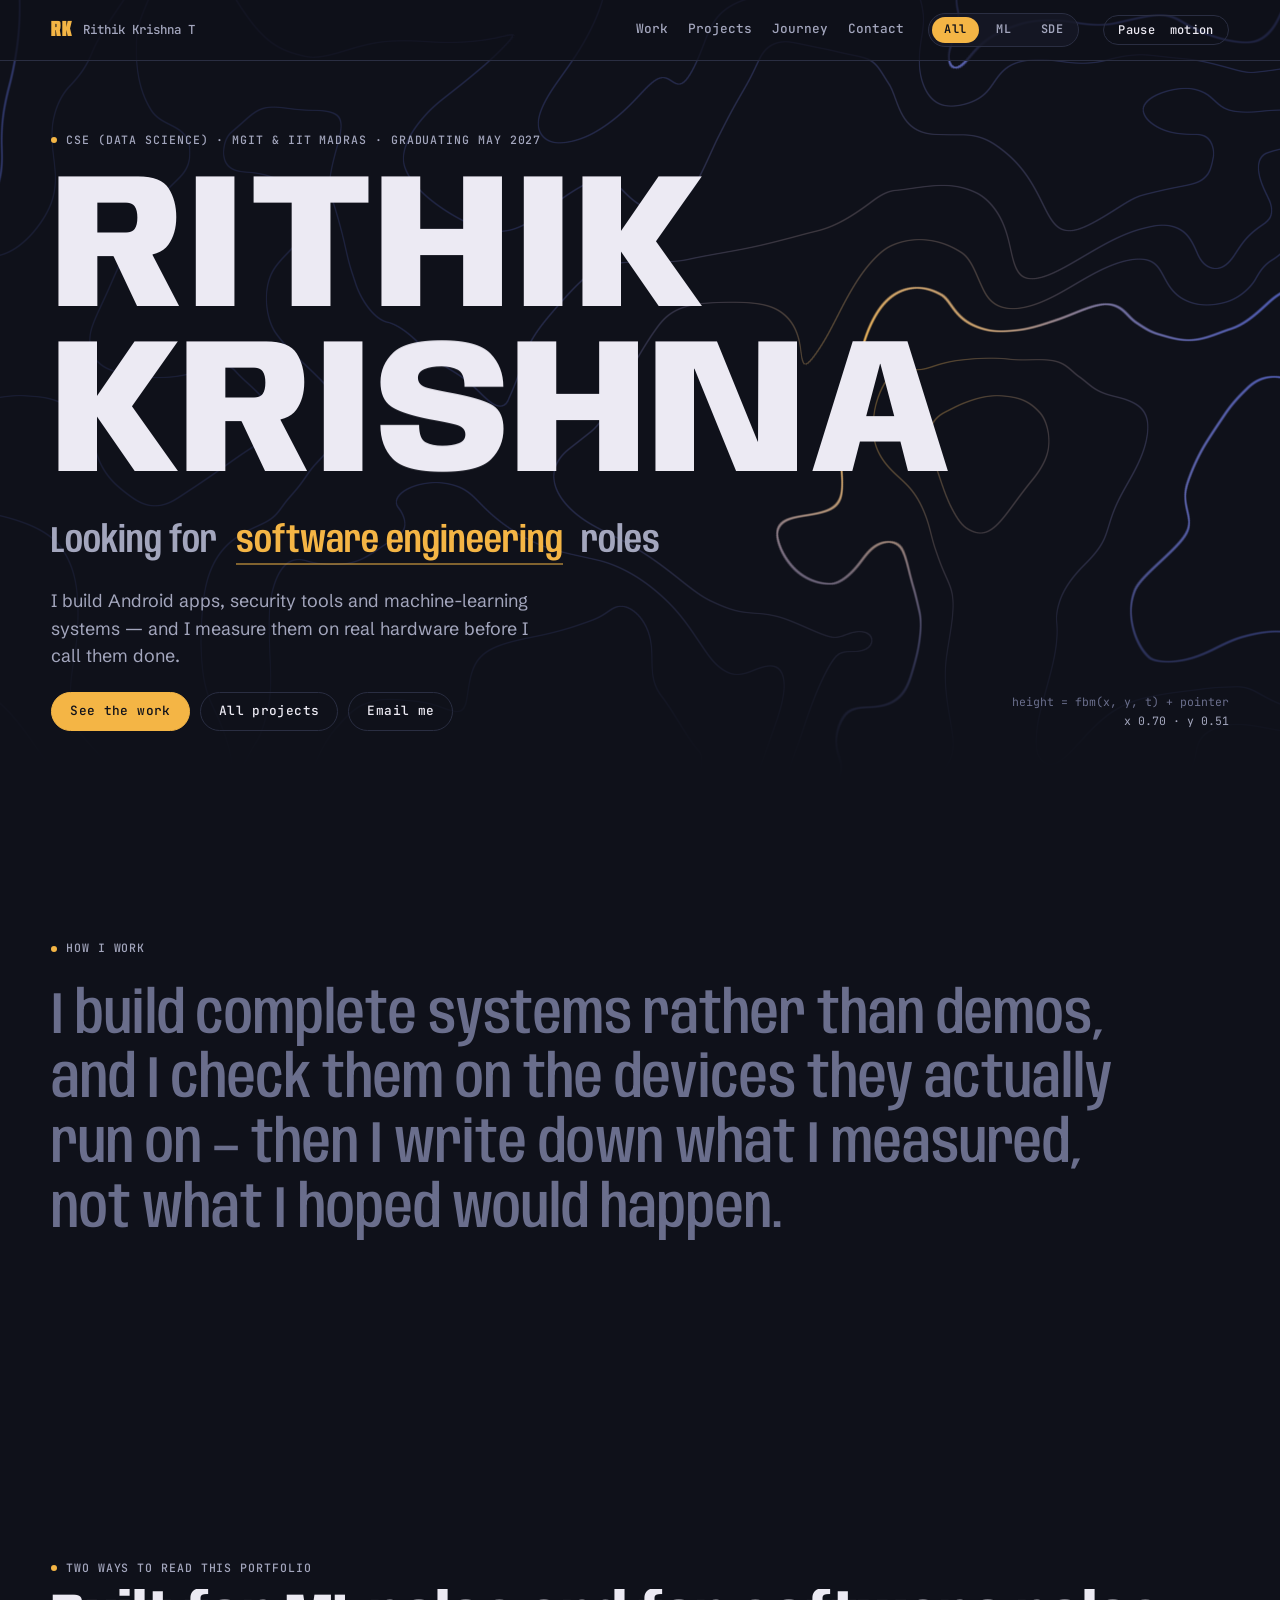
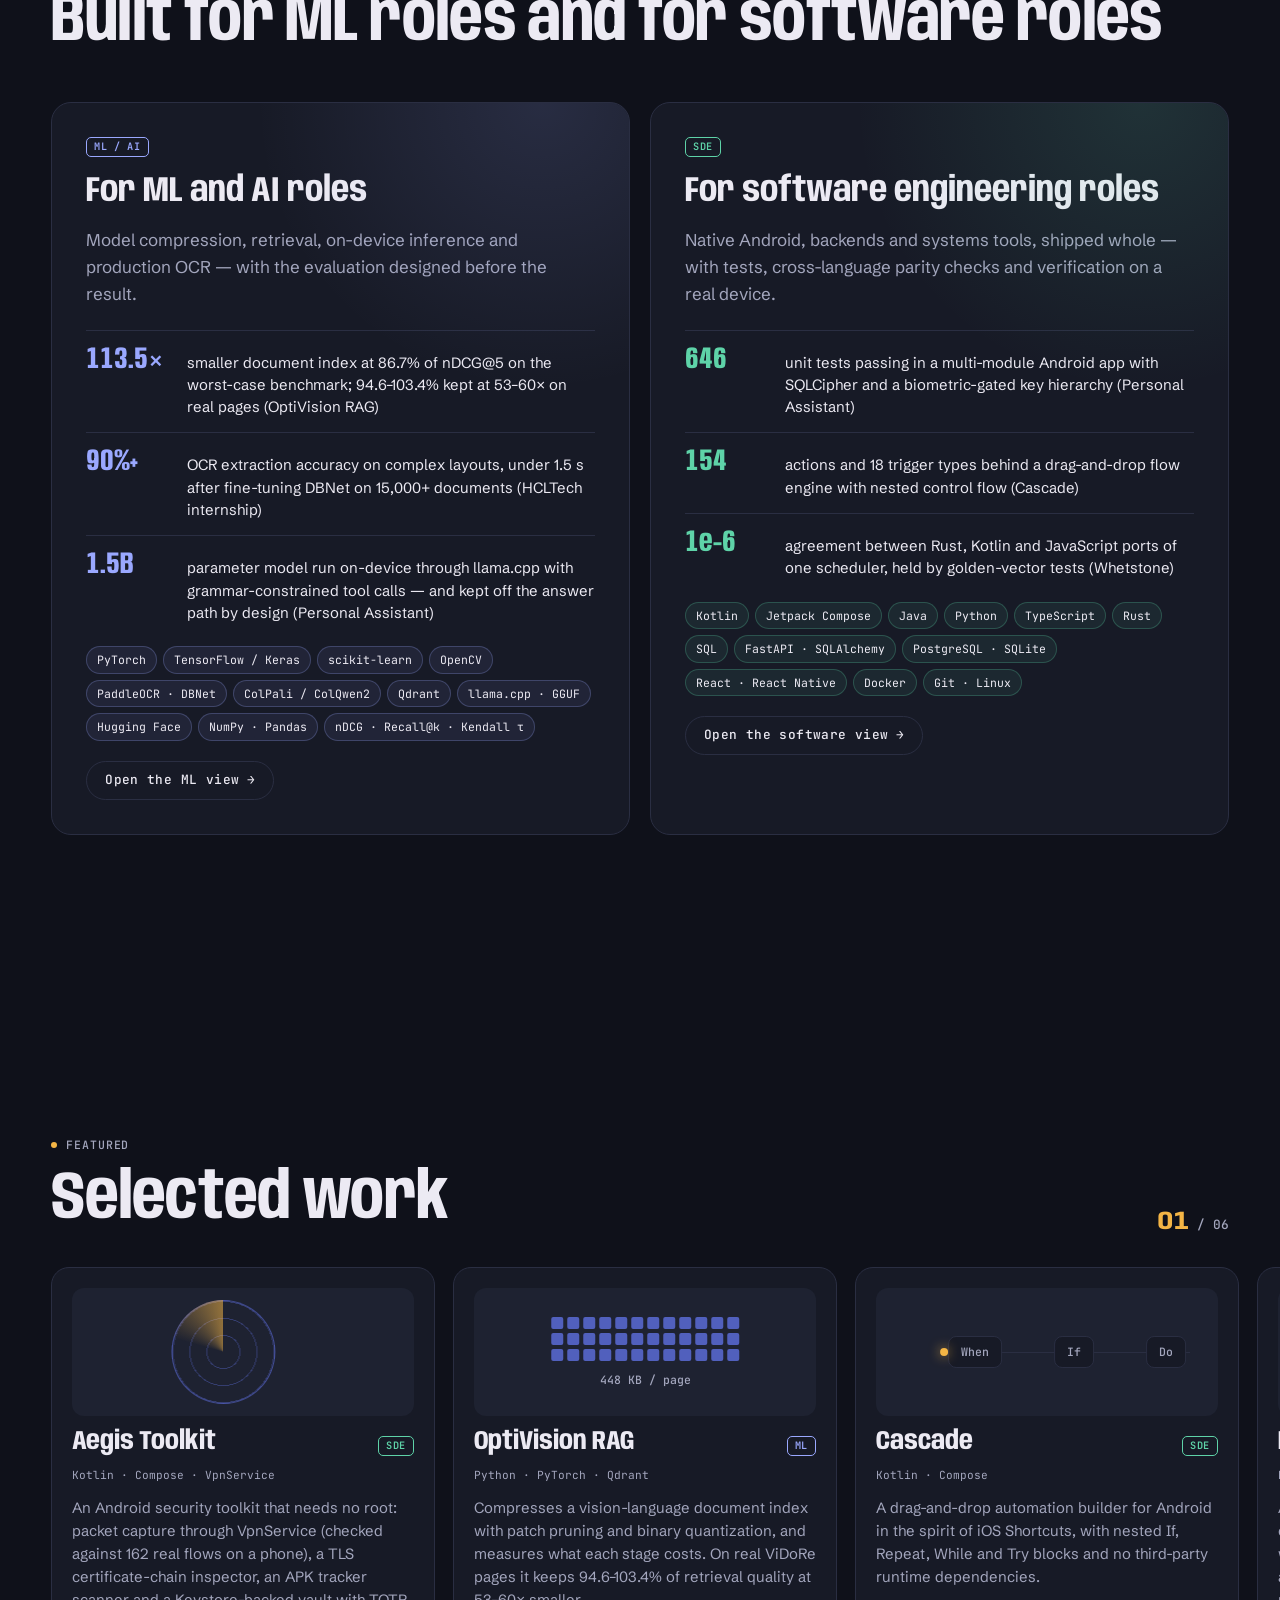
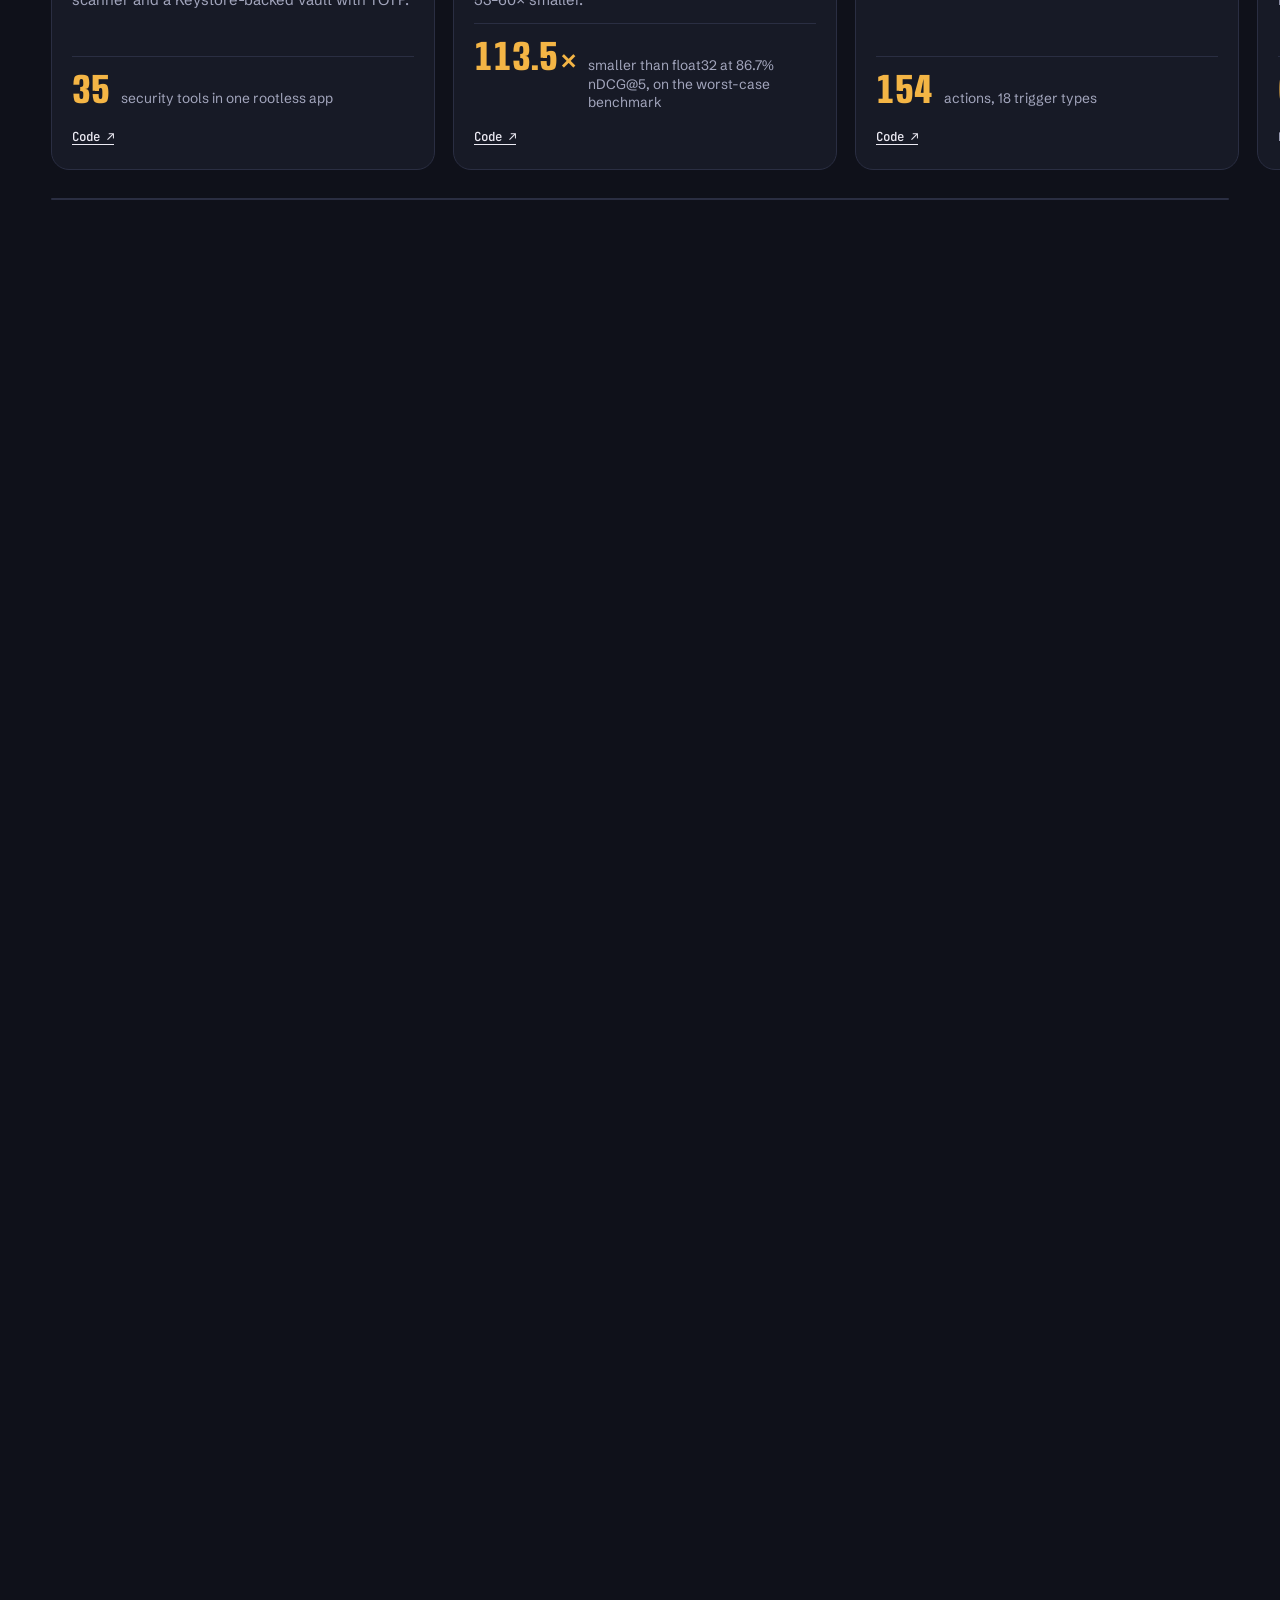
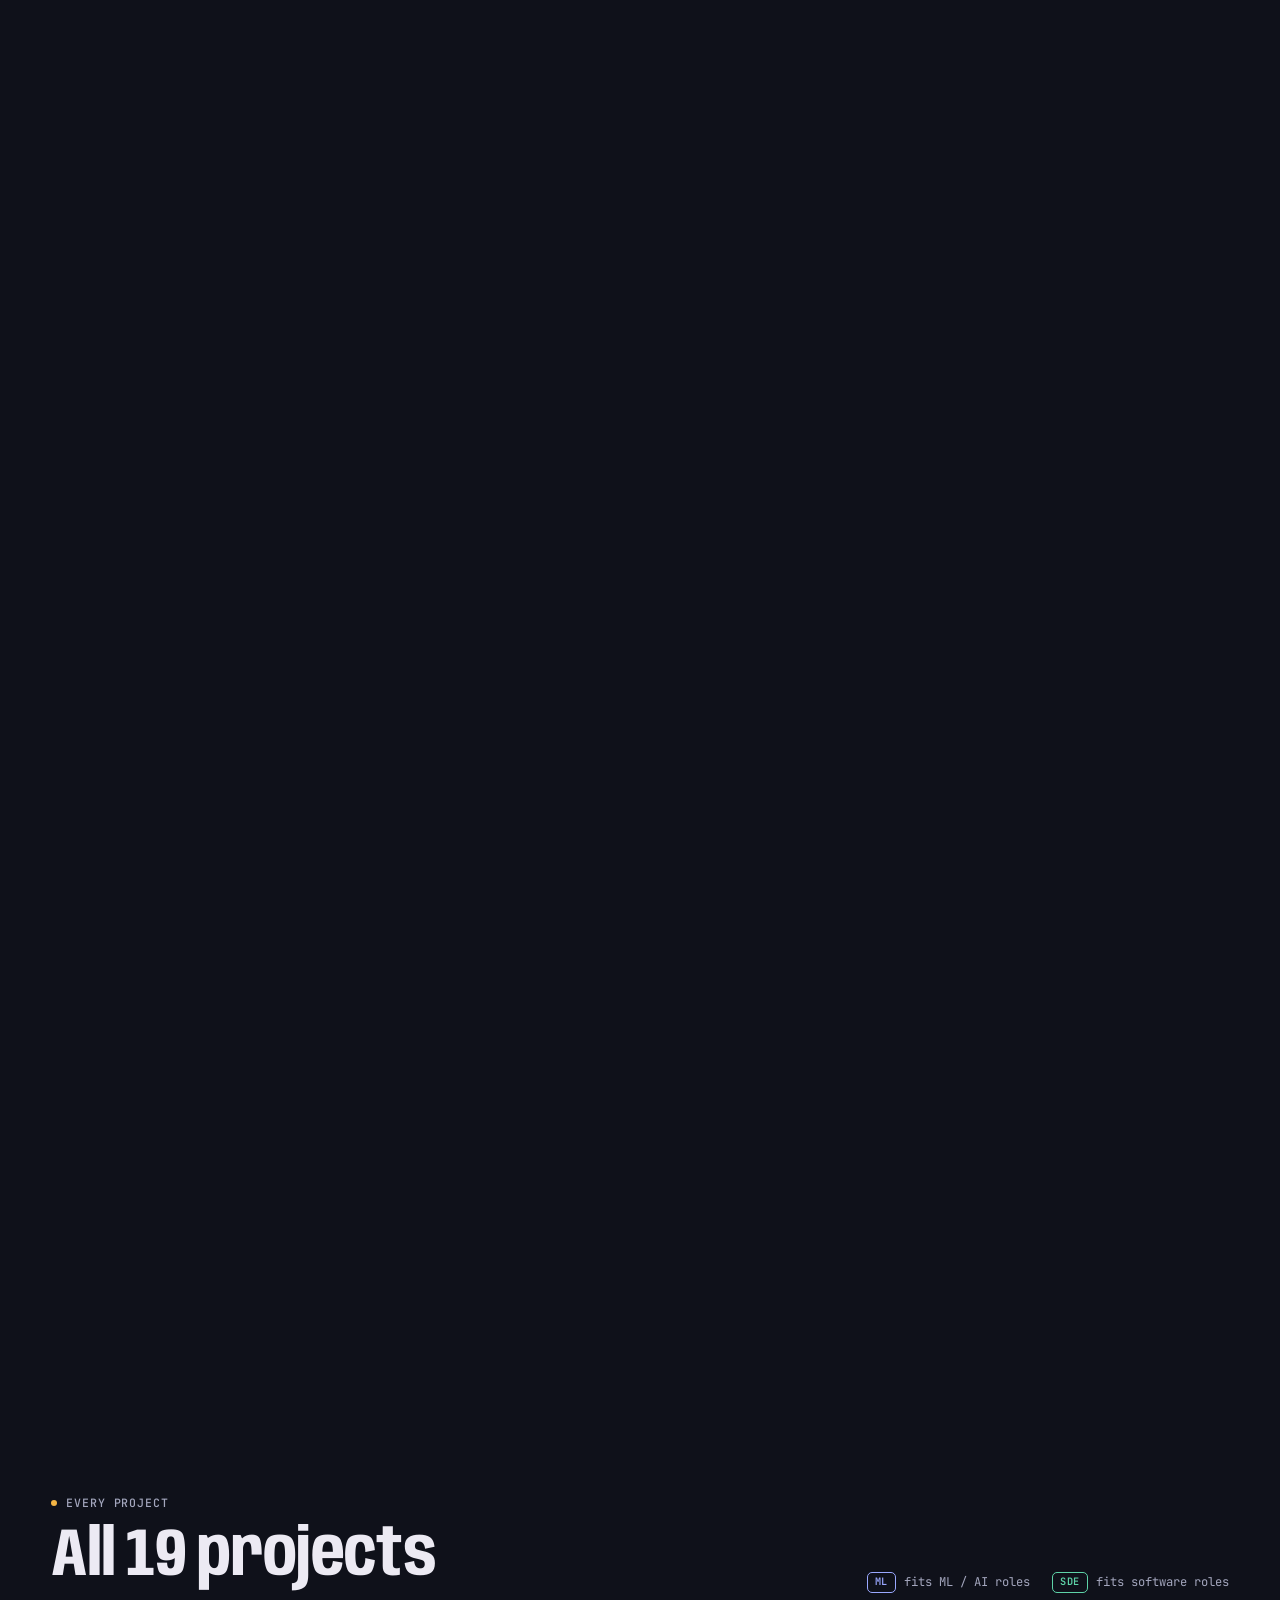
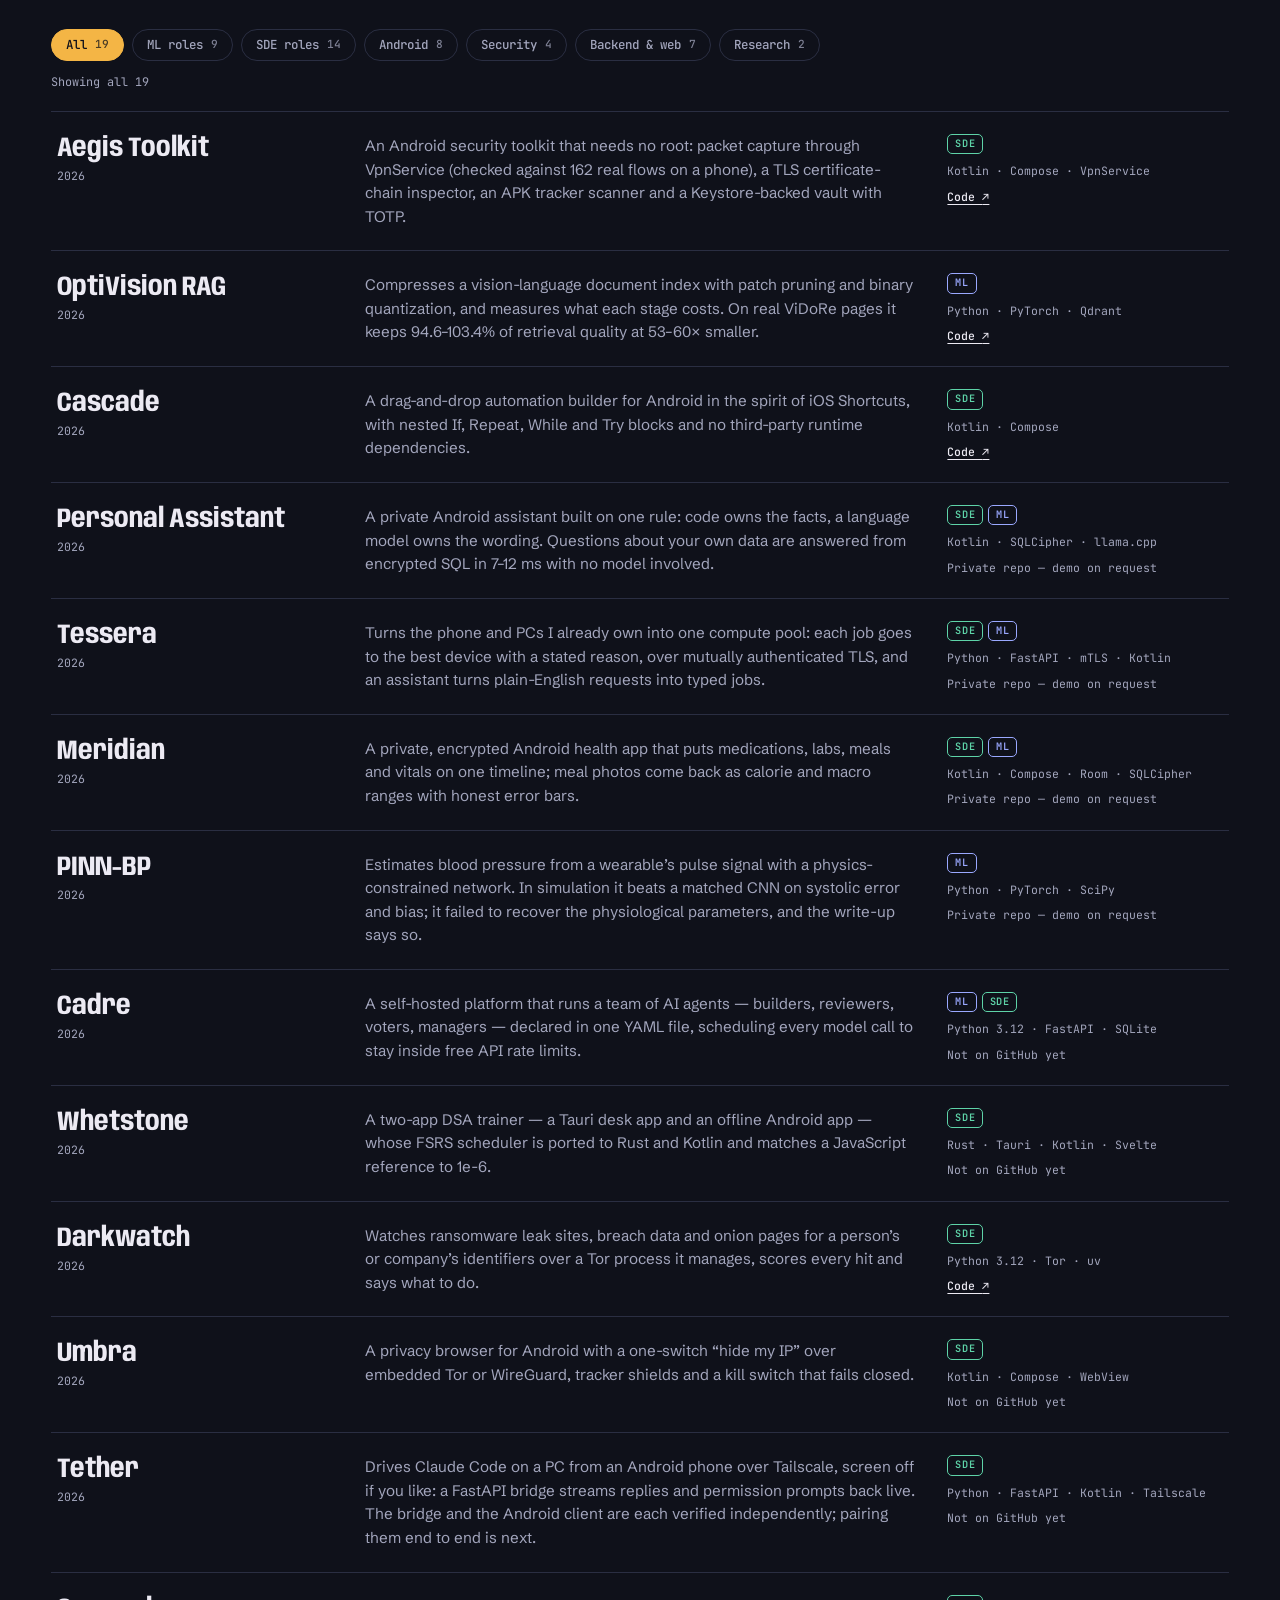
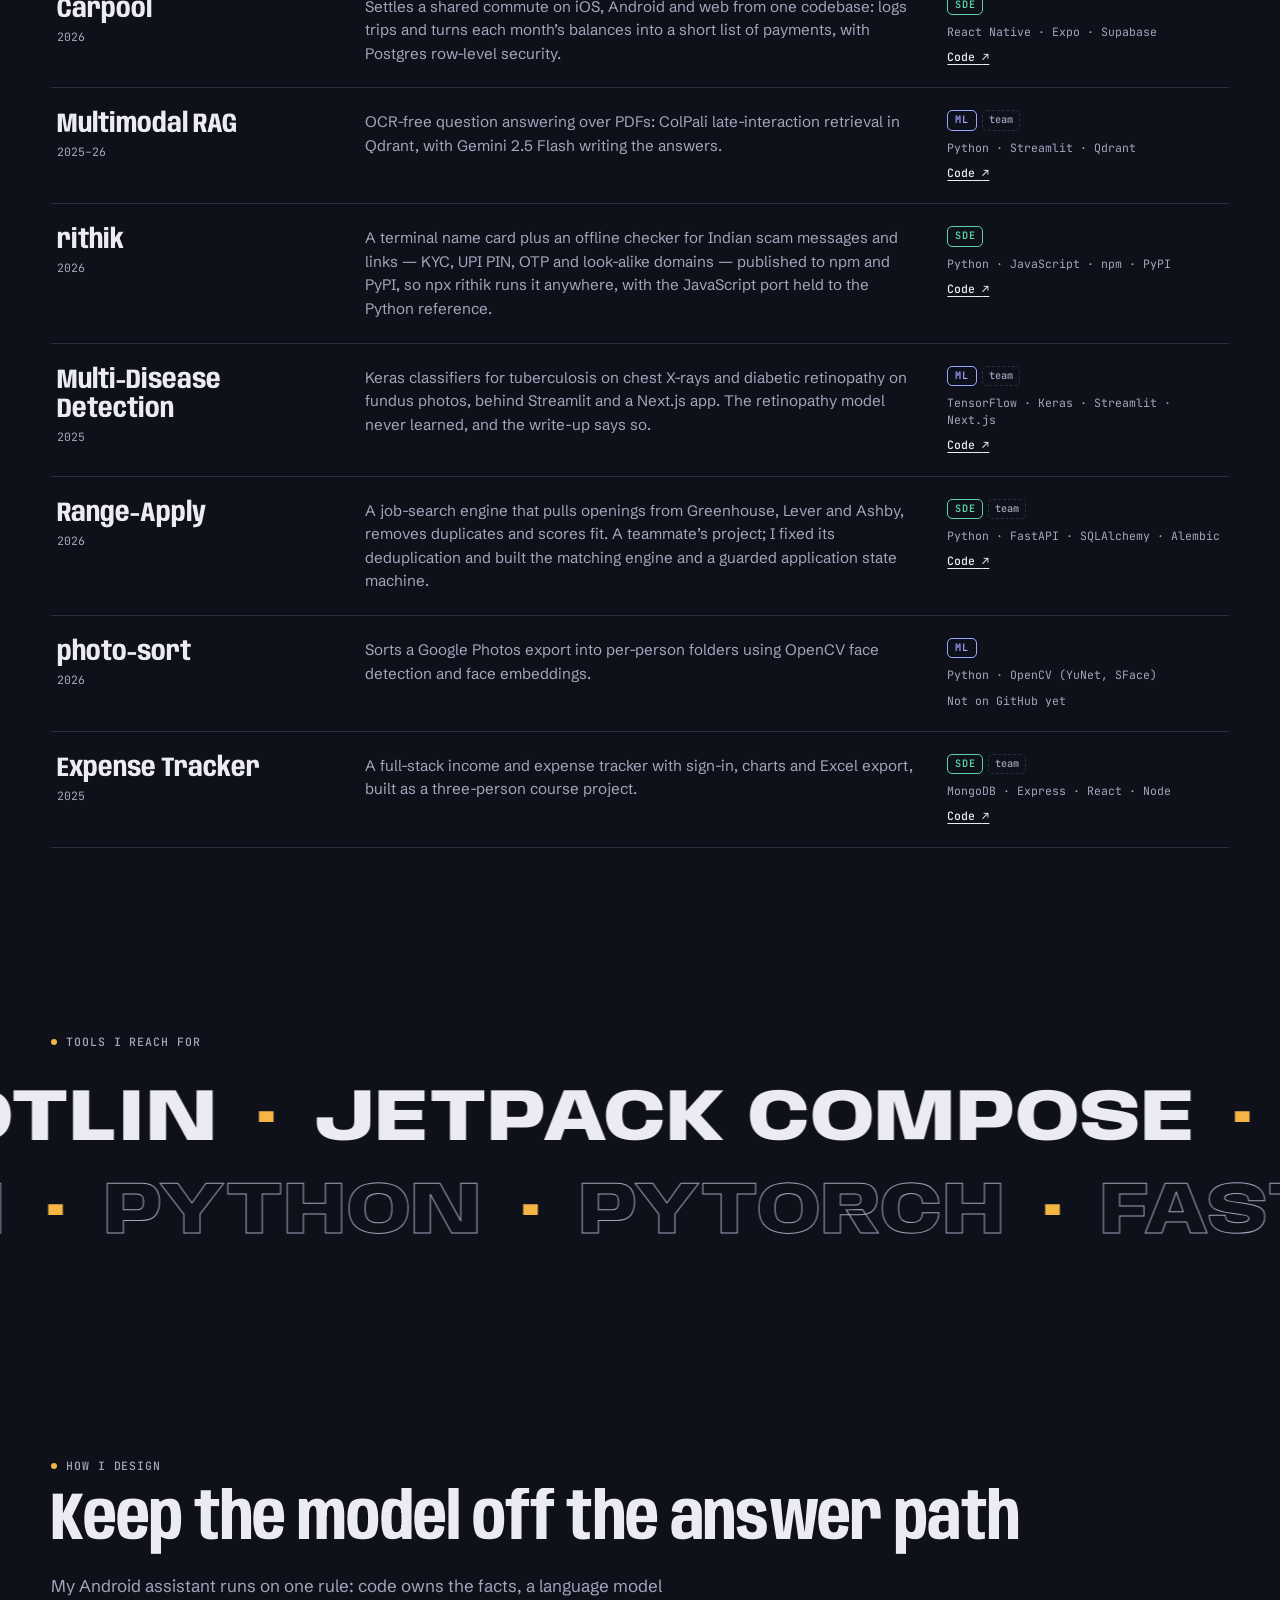
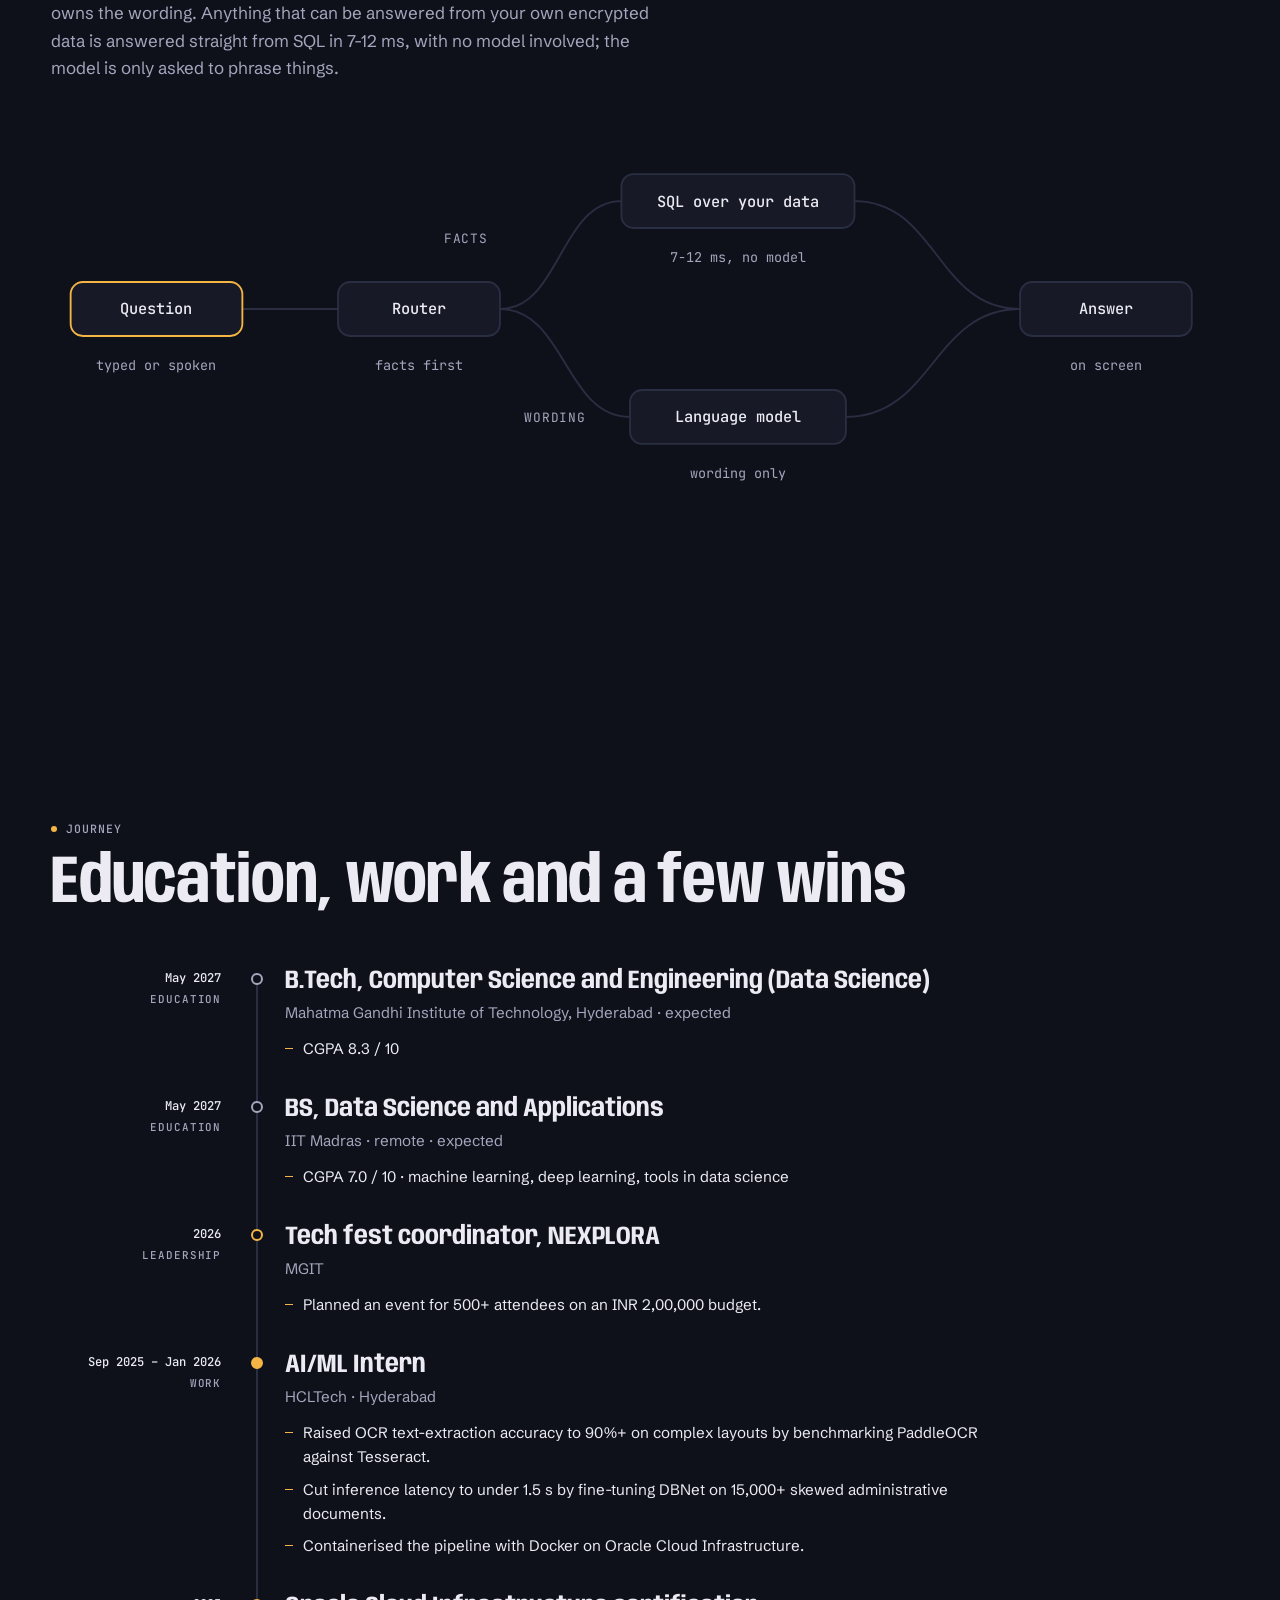
==== commit 4a507bd5: "Deploy portfolio build (source 8894feb, plus uncommitted changes)" ====
--- a/index.html
+++ b/index.html
@@ -14,4 +14,4 @@
       } catch (e) {}
     </script><style>:root{color-scheme:dark;--ground:#0f111a;--surface:#171a26;--raised:#1e2231;--line:#2a2e42;--ink:#eceaf3;--muted:#a3a6bd;--dim:#6a6e8c;--amber:#f4b545;--ml:#9aa8ff;--sde:#5ed3a8;--cool:#5b6bd6;--cool-hi:#8b98e8;--accent:var(--amber);--accent-hi:#f7c66c;--accent-rgb:244 181 69;--contour:#5b6bd6;--display:"Anybody", "Arial Narrow", "Helvetica Neue", Arial, sans-serif;--body:"Schibsted Grotesk", "Segoe UI", system-ui, sans-serif;--mono:"JetBrains Mono", ui-monospace, Consolas, monospace;--gutter:clamp(16px, 4vw, 56px);--max:1320px;--header:60px}:root[data-lens=ml]{--accent:var(--ml);--accent-hi:#b9c3ff;--accent-rgb:154 168 255;--contour:#5d55c9}:root[data-lens=sde]{--accent:var(--sde);--accent-hi:#86e2c1;--accent-rgb:94 211 168;--contour:#2f7f86}*,:before,:after{box-sizing:border-box}[hidden]{display:none!important}html{background:var(--ground);scroll-padding-top:calc(var(--header) + 16px);-webkit-text-size-adjust:100%}body{background:var(--ground);color:var(--ink);font:400 1.0625rem/1.6 var(--body);-webkit-font-smoothing:antialiased;margin:0}img,svg,canvas,video{max-width:100%}a{color:inherit}::selection{background:var(--accent);color:var(--ground)}:focus-visible{outline:2px solid var(--accent);outline-offset:3px;border-radius:4px}main{overflow-x:clip}.wrap{padding-inline:max(var(--gutter), calc((100% - var(--max)) / 2))}.pad{padding-block:clamp(88px,12vw,168px)}.skip{z-index:100;background:var(--accent);color:var(--ground);font:600 .9rem/1 var(--body);border-radius:8px;padding:10px 14px;text-decoration:none;position:fixed;top:-80px;left:12px}.skip:focus{top:calc(env(safe-area-inset-top,0px) + 12px)}.visually-hidden{clip-path:inset(50%);white-space:nowrap;width:1px;height:1px;position:absolute;overflow:hidden}.tag{font:500 .72rem/1.4 var(--mono);letter-spacing:.08em;text-transform:uppercase;color:var(--muted);align-items:center;gap:.55rem;margin:0;display:inline-flex}.dot{background:var(--accent);border-radius:50%;flex:none;width:6px;height:6px;animation:2.4s ease-in-out infinite breathe}.h2{font-family:var(--display);font-variation-settings:"wdth" 78, "wght" 700;letter-spacing:-.01em;text-wrap:balance;margin:.7rem 0 0;font-size:clamp(2.2rem,5.4vw,4.2rem);font-weight:700;line-height:.98}.sub{max-width:62ch;color:var(--muted);margin:1rem 0 0}.btn{border:1px solid var(--line);color:var(--ink);font:500 .8rem/1 var(--mono);letter-spacing:.03em;cursor:pointer;background:0 0;border-radius:999px;align-items:center;gap:.45rem;padding:12px 18px;text-decoration:none;transition:border-color .2s,background-color .2s,color .2s;display:inline-flex}.btn:hover{border-color:var(--muted)}.btn-solid{background:var(--accent);border-color:var(--accent);color:var(--ground)}.btn-solid:hover{background:var(--accent-hi);border-color:var(--accent-hi)}.btn-small{padding:8px 14px;font-size:.75rem}.badge{font:600 .64rem/1.4 var(--mono);letter-spacing:.06em;border:1px solid;border-radius:5px;align-items:center;padding:2px 7px;display:inline-flex}.badge-ml{color:var(--ml)}.badge-sde{color:var(--sde)}.split-line{padding-bottom:.04em}.cursor{z-index:90;pointer-events:none;mix-blend-mode:difference;opacity:0;border:1.5px solid #fff;border-radius:50%;width:34px;height:34px;transition:width .25s,height .25s,opacity .25s;position:fixed;top:0;left:0;translate:-50% -50%}.cursor.on{opacity:1}.cursor.big{width:66px;height:66px}@media (hover:none),(pointer:coarse){.cursor{display:none}}@keyframes breathe{0%,to{opacity:1}50%{opacity:.3}}.paused *,.paused :before,.paused :after{animation-play-state:paused!important}@view-transition{navigation:auto}::view-transition-old(root),::view-transition-new(root){mix-blend-mode:normal}::view-transition-old(root){animation:none}::view-transition-new(root){animation:.85s cubic-bezier(.76,0,.24,1) both view-wipe}@keyframes view-wipe{0%{clip-path:circle(0 at var(--vt-x,50%) var(--vt-y,0px))}to{clip-path:circle(150vmax at var(--vt-x,50%) var(--vt-y,0px))}}@media (prefers-reduced-motion:reduce){@view-transition{navigation:none}*,:before,:after{transition:none!important;animation:none!important}.cursor{display:none}}
 </style><link rel="stylesheet" href="/_astro/Portfolio.DeWBqdQq.css"><style>html.lenis,html.lenis body{height:auto}.lenis:not(.lenis-autoToggle).lenis-stopped{overflow:clip}.lenis [data-lenis-prevent],.lenis [data-lenis-prevent-wheel],.lenis [data-lenis-prevent-touch],.lenis [data-lenis-prevent-vertical],.lenis [data-lenis-prevent-horizontal]{overscroll-behavior:contain}.lenis.lenis-smooth iframe{pointer-events:none}.lenis.lenis-autoToggle{transition-behavior:allow-discrete;transition-property:overflow;transition-duration:1ms}
-</style></head><body><a class="skip" href="#main" data-astro-cid-nen7h5rs>Skip to content</a><header class="bar" data-astro-cid-nen7h5rs><div class="bar-inner wrap" data-astro-cid-nen7h5rs><a class="brand" href="/#top" data-astro-cid-nen7h5rs><b data-astro-cid-nen7h5rs>RK</b><span data-astro-cid-nen7h5rs>Rithik Krishna T</span></a><nav class="nav" aria-label="Sections" data-astro-cid-nen7h5rs><a href="#work" data-astro-cid-nen7h5rs>Work</a><a href="#projects" data-astro-cid-nen7h5rs>Projects</a><a href="#journey" data-astro-cid-nen7h5rs>Journey</a><a href="#contact" data-astro-cid-nen7h5rs>Contact</a></nav><nav class="lens" aria-label="View the portfolio for a role" data-astro-cid-nen7h5rs><a href="/" data-lens-link="all" aria-current="page" data-astro-cid-nen7h5rs><span class="pill" aria-hidden="true" data-astro-cid-nen7h5rs></span><span class="lens-label" data-astro-cid-nen7h5rs>All</span></a><a href="/ml/" data-lens-link="ml" data-astro-cid-nen7h5rs><span class="lens-label" data-astro-cid-nen7h5rs>ML</span></a><a href="/sde/" data-lens-link="sde" data-astro-cid-nen7h5rs><span class="lens-label" data-astro-cid-nen7h5rs>SDE</span></a></nav><button class="btn btn-small pause" type="button" data-pause aria-pressed="false" data-astro-cid-nen7h5rs><span data-pause-label data-astro-cid-nen7h5rs>Pause</span><span class="wide" data-astro-cid-nen7h5rs>&nbsp;motion</span></button></div><div class="progress" aria-hidden="true" data-astro-cid-nen7h5rs></div></header><main id="main" data-astro-cid-c6r7gr4v><section class="hero" id="top" data-astro-cid-ge2uvauf><canvas class="hero-canvas" aria-hidden="true" data-astro-cid-ge2uvauf></canvas><div class="hero-inner wrap" data-hero-inner data-astro-cid-ge2uvauf><p class="tag hero-intro" data-astro-cid-ge2uvauf><span class="dot" data-astro-cid-ge2uvauf></span>CSE (Data Science) · MGIT &amp; IIT Madras · graduating May 2027</p><h1 class="name" aria-label="Rithik Krishna T" data-astro-cid-ge2uvauf><span class="line" aria-hidden="true" data-astro-cid-ge2uvauf>Rithik</span><span class="line" aria-hidden="true" data-astro-cid-ge2uvauf>Krishna</span></h1><p class="role hero-intro" data-astro-cid-ge2uvauf><span class="visually-hidden" data-astro-cid-ge2uvauf>Looking for software engineering, ML engineering roles.</span><span class="role-lead" aria-hidden="true" data-astro-cid-ge2uvauf>Looking for</span><span class="role-word" aria-hidden="true" data-roles="[&quot;software engineering&quot;,&quot;ML engineering&quot;]" data-astro-cid-ge2uvauf>software engineering</span><span class="role-lead" aria-hidden="true" data-astro-cid-ge2uvauf>roles</span></p><div class="hero-foot" data-astro-cid-ge2uvauf><div class="hero-copy" data-astro-cid-ge2uvauf><p class="lede hero-rise" data-astro-cid-ge2uvauf>I build Android apps, security tools and machine-learning systems — and I measure them on real hardware before I call them done.</p><div class="actions hero-intro" data-astro-cid-ge2uvauf><a class="btn btn-solid" href="#work" data-astro-cid-ge2uvauf>See the work</a><a class="btn" href="#projects" data-astro-cid-ge2uvauf>All projects</a><a class="btn" href="mailto:trithikkrishna@gmail.com" data-astro-cid-ge2uvauf>Email me</a></div></div><p class="readout hero-intro" aria-hidden="true" data-astro-cid-ge2uvauf>height = fbm(x, y, t) + pointer<br data-astro-cid-ge2uvauf><span data-coords data-astro-cid-ge2uvauf>x 0.62 · y 0.55</span></p></div></div></section><section class="statement wrap pad" aria-label="How I work" data-astro-cid-zx4qcpyt><p class="tag" data-astro-cid-zx4qcpyt><span class="dot" data-astro-cid-zx4qcpyt></span>How I work</p><p class="scrub" data-scrub data-astro-cid-zx4qcpyt>I build complete systems rather than demos, and I check them on the devices they actually run on — then I write down what I <em class="accent" data-astro-cid-zx4qcpyt>measured,</em> not what I hoped would happen.</p></section><section class="fit wrap pad" id="fit" aria-labelledby="fit-title" data-astro-cid-7quset7c><p class="tag" data-astro-cid-7quset7c><span class="dot" data-astro-cid-7quset7c></span>Two ways to read this portfolio</p><h2 id="fit-title" class="h2" data-split data-astro-cid-7quset7c>Built for ML roles and for software roles</h2><div class="fit-grid" data-astro-cid-7quset7c><article class="panel panel-ml" data-fit-panel data-astro-cid-7quset7c><div class="panel-head" data-astro-cid-7quset7c><span class="badge badge-ml" data-astro-cid-7quset7c>ML / AI</span></div><h3 data-astro-cid-7quset7c>For ML and AI roles</h3><p class="pitch" data-astro-cid-7quset7c>Model compression, retrieval, on-device inference and production OCR — with the evaluation designed before the result.</p><ul class="proof" role="list" data-astro-cid-7quset7c><li data-astro-cid-7quset7c><span class="fig-wrap" data-astro-cid-7quset7c><span class="fig" data-astro-cid-7quset7c>113.5</span><span class="fig-x" data-astro-cid-7quset7c>×</span></span><span class="txt" data-astro-cid-7quset7c>smaller document index at 86.7% of nDCG@5 on the worst-case benchmark; 94.6–103.4% kept at 53–60× on real pages (OptiVision RAG)</span></li><li data-astro-cid-7quset7c><span class="fig-wrap" data-astro-cid-7quset7c><span class="fig" data-astro-cid-7quset7c>90%+</span></span><span class="txt" data-astro-cid-7quset7c>OCR extraction accuracy on complex layouts, under 1.5 s after fine-tuning DBNet on 15,000+ documents (HCLTech internship)</span></li><li data-astro-cid-7quset7c><span class="fig-wrap" data-astro-cid-7quset7c><span class="fig" data-astro-cid-7quset7c>1.5B</span></span><span class="txt" data-astro-cid-7quset7c>parameter model run on-device through llama.cpp with grammar-constrained tool calls — and kept off the answer path by design (Personal Assistant)</span></li></ul><ul class="skills" role="list" data-astro-cid-7quset7c><li data-astro-cid-7quset7c>PyTorch</li><li data-astro-cid-7quset7c>TensorFlow / Keras</li><li data-astro-cid-7quset7c>scikit-learn</li><li data-astro-cid-7quset7c>OpenCV</li><li data-astro-cid-7quset7c>PaddleOCR · DBNet</li><li data-astro-cid-7quset7c>ColPali / ColQwen2</li><li data-astro-cid-7quset7c>Qdrant</li><li data-astro-cid-7quset7c>llama.cpp · GGUF</li><li data-astro-cid-7quset7c>Hugging Face</li><li data-astro-cid-7quset7c>NumPy · Pandas</li><li data-astro-cid-7quset7c>nDCG · Recall@k · Kendall τ</li></ul><a class="btn panel-link" href="/ml/" data-lens-link="ml" data-astro-cid-7quset7c>Open the ML view <span aria-hidden="true" data-astro-cid-7quset7c>→</span></a></article><article class="panel panel-sde" data-fit-panel data-astro-cid-7quset7c><div class="panel-head" data-astro-cid-7quset7c><span class="badge badge-sde" data-astro-cid-7quset7c>SDE</span></div><h3 data-astro-cid-7quset7c>For software engineering roles</h3><p class="pitch" data-astro-cid-7quset7c>Native Android, backends and systems tools, shipped whole — with tests, cross-language parity checks and verification on a real device.</p><ul class="proof" role="list" data-astro-cid-7quset7c><li data-astro-cid-7quset7c><span class="fig-wrap" data-astro-cid-7quset7c><span class="fig" data-astro-cid-7quset7c>646</span></span><span class="txt" data-astro-cid-7quset7c>unit tests passing in a multi-module Android app with SQLCipher and a biometric-gated key hierarchy (Personal Assistant)</span></li><li data-astro-cid-7quset7c><span class="fig-wrap" data-astro-cid-7quset7c><span class="fig" data-astro-cid-7quset7c>154</span></span><span class="txt" data-astro-cid-7quset7c>actions and 18 trigger types behind a drag-and-drop flow engine with nested control flow (Cascade)</span></li><li data-astro-cid-7quset7c><span class="fig-wrap" data-astro-cid-7quset7c><span class="fig" data-astro-cid-7quset7c>1e-6</span></span><span class="txt" data-astro-cid-7quset7c>agreement between Rust, Kotlin and JavaScript ports of one scheduler, held by golden-vector tests (Whetstone)</span></li></ul><ul class="skills" role="list" data-astro-cid-7quset7c><li data-astro-cid-7quset7c>Kotlin</li><li data-astro-cid-7quset7c>Jetpack Compose</li><li data-astro-cid-7quset7c>Java</li><li data-astro-cid-7quset7c>Python</li><li data-astro-cid-7quset7c>TypeScript</li><li data-astro-cid-7quset7c>Rust</li><li data-astro-cid-7quset7c>SQL</li><li data-astro-cid-7quset7c>FastAPI · SQLAlchemy</li><li data-astro-cid-7quset7c>PostgreSQL · SQLite</li><li data-astro-cid-7quset7c>React · React Native</li><li data-astro-cid-7quset7c>Docker</li><li data-astro-cid-7quset7c>Git · Linux</li></ul><a class="btn panel-link" href="/sde/" data-lens-link="sde" data-astro-cid-7quset7c>Open the software view <span aria-hidden="true" data-astro-cid-7quset7c>→</span></a></article></div></section><section class="rail" id="work" aria-labelledby="work-title" data-astro-cid-soqx7j2g><div class="wrap rail-head" data-astro-cid-soqx7j2g><div data-astro-cid-soqx7j2g><p class="tag" data-astro-cid-soqx7j2g><span class="dot" data-astro-cid-soqx7j2g></span>Featured</p><h2 id="work-title" class="h2" data-split data-astro-cid-soqx7j2g>Selected work</h2></div><p class="counter" aria-hidden="true" data-astro-cid-soqx7j2g><span data-rail-index data-astro-cid-soqx7j2g>01</span> / 06</p><p class="swipe-hint" aria-hidden="true" data-astro-cid-soqx7j2g>Swipe for more →</p></div><div class="rail-viewport" data-astro-cid-soqx7j2g><ul class="rail-track" role="list" data-astro-cid-soqx7j2g><li class="card" data-astro-cid-soqx7j2g><div class="motif" aria-hidden="true" data-astro-cid-hrkc2wo6><div class="motif-inner motif-radar" data-astro-cid-hrkc2wo6><span class="sweep" data-astro-cid-hrkc2wo6></span><i data-astro-cid-hrkc2wo6></i><i data-astro-cid-hrkc2wo6></i><i data-astro-cid-hrkc2wo6></i></div></div><div class="card-top" data-astro-cid-soqx7j2g><h3 data-astro-cid-soqx7j2g>Aegis Toolkit</h3><span class="badges" data-astro-cid-soqx7j2g><span class="badge badge-sde" data-astro-cid-soqx7j2g>SDE</span></span></div><p class="chip" data-astro-cid-soqx7j2g>Kotlin · Compose · VpnService</p><p class="desc" data-astro-cid-soqx7j2g>An Android security toolkit that needs no root: packet capture through VpnService (checked against 162 real flows on a phone), a TLS certificate-chain inspector, an APK tracker scanner and a Keystore-backed vault with TOTP.</p><p class="stat" data-astro-cid-soqx7j2g><span class="figure" data-astro-cid-soqx7j2g><span class="num" data-count="35" data-decimals="0" data-astro-cid-soqx7j2g>35</span></span><span class="unit" data-astro-cid-soqx7j2g>security tools in one rootless app</span></p><div class="card-links" data-astro-cid-soqx7j2g><a href="https://github.com/Daemon-VI/AegisToolkit" target="_blank" rel="noopener" data-astro-cid-soqx7j2g>Code <span aria-hidden="true" data-astro-cid-soqx7j2g>↗</span><span class="visually-hidden" data-astro-cid-soqx7j2g>— Aegis Toolkit (opens in a new tab)</span></a></div></li><li class="card" data-astro-cid-soqx7j2g><div class="motif" aria-hidden="true" data-astro-cid-hrkc2wo6><div class="motif-inner motif-squeeze" data-astro-cid-hrkc2wo6><div class="grid" data-astro-cid-hrkc2wo6><span class="keep" style="--d:0.00s" data-astro-cid-hrkc2wo6></span><span class="drop" style="--d:0.25s" data-astro-cid-hrkc2wo6></span><span class="drop" style="--d:0.14s" data-astro-cid-hrkc2wo6></span><span class="keep" style="--d:0.04s" data-astro-cid-hrkc2wo6></span><span class="drop" style="--d:0.29s" data-astro-cid-hrkc2wo6></span><span class="drop" style="--d:0.18s" data-astro-cid-hrkc2wo6></span><span class="keep" style="--d:0.07s" data-astro-cid-hrkc2wo6></span><span class="drop" style="--d:0.32s" data-astro-cid-hrkc2wo6></span><span class="drop" style="--d:0.21s" data-astro-cid-hrkc2wo6></span><span class="drop" style="--d:0.11s" data-astro-cid-hrkc2wo6></span><span class="keep" style="--d:0.00s" data-astro-cid-hrkc2wo6></span><span class="drop" style="--d:0.25s" data-astro-cid-hrkc2wo6></span><span class="drop" style="--d:0.14s" data-astro-cid-hrkc2wo6></span><span class="keep" style="--d:0.04s" data-astro-cid-hrkc2wo6></span><span class="drop" style="--d:0.29s" data-astro-cid-hrkc2wo6></span><span class="drop" style="--d:0.18s" data-astro-cid-hrkc2wo6></span><span class="keep" style="--d:0.07s" data-astro-cid-hrkc2wo6></span><span class="drop" style="--d:0.32s" data-astro-cid-hrkc2wo6></span><span class="drop" style="--d:0.21s" data-astro-cid-hrkc2wo6></span><span class="drop" style="--d:0.11s" data-astro-cid-hrkc2wo6></span><span class="keep" style="--d:0.00s" data-astro-cid-hrkc2wo6></span><span class="drop" style="--d:0.25s" data-astro-cid-hrkc2wo6></span><span class="drop" style="--d:0.14s" data-astro-cid-hrkc2wo6></span><span class="keep" style="--d:0.04s" data-astro-cid-hrkc2wo6></span><span class="drop" style="--d:0.29s" data-astro-cid-hrkc2wo6></span><span class="drop" style="--d:0.18s" data-astro-cid-hrkc2wo6></span><span class="keep" style="--d:0.07s" data-astro-cid-hrkc2wo6></span><span class="drop" style="--d:0.32s" data-astro-cid-hrkc2wo6></span><span class="drop" style="--d:0.21s" data-astro-cid-hrkc2wo6></span><span class="drop" style="--d:0.11s" data-astro-cid-hrkc2wo6></span><span class="keep" style="--d:0.00s" data-astro-cid-hrkc2wo6></span><span class="drop" style="--d:0.25s" data-astro-cid-hrkc2wo6></span><span class="drop" style="--d:0.14s" data-astro-cid-hrkc2wo6></span><span class="keep" style="--d:0.04s" data-astro-cid-hrkc2wo6></span><span class="drop" style="--d:0.29s" data-astro-cid-hrkc2wo6></span><span class="drop" style="--d:0.18s" data-astro-cid-hrkc2wo6></span></div><div class="sizes" data-astro-cid-hrkc2wo6><span class="before" data-astro-cid-hrkc2wo6>448 KB / page</span><span class="after" data-astro-cid-hrkc2wo6>3.95 KB / page</span></div></div></div><div class="card-top" data-astro-cid-soqx7j2g><h3 data-astro-cid-soqx7j2g>OptiVision RAG</h3><span class="badges" data-astro-cid-soqx7j2g><span class="badge badge-ml" data-astro-cid-soqx7j2g>ML</span></span></div><p class="chip" data-astro-cid-soqx7j2g>Python · PyTorch · Qdrant</p><p class="desc" data-astro-cid-soqx7j2g>Compresses a vision-language document index with patch pruning and binary quantization, and measures what each stage costs. On real ViDoRe pages it keeps 94.6–103.4% of retrieval quality at 53–60× smaller.</p><p class="stat" data-astro-cid-soqx7j2g><span class="figure" data-astro-cid-soqx7j2g><span class="num" data-count="113.5" data-decimals="1" data-astro-cid-soqx7j2g>113.5</span><span class="suffix" data-astro-cid-soqx7j2g>×</span></span><span class="unit" data-astro-cid-soqx7j2g>smaller than float32 at 86.7% nDCG@5, on the worst-case benchmark</span></p><div class="card-links" data-astro-cid-soqx7j2g><a href="https://github.com/Daemon-VI/optivision-rag" target="_blank" rel="noopener" data-astro-cid-soqx7j2g>Code <span aria-hidden="true" data-astro-cid-soqx7j2g>↗</span><span class="visually-hidden" data-astro-cid-soqx7j2g>— OptiVision RAG (opens in a new tab)</span></a></div></li><li class="card" data-astro-cid-soqx7j2g><div class="motif" aria-hidden="true" data-astro-cid-hrkc2wo6><div class="motif-inner motif-chain" data-astro-cid-hrkc2wo6><b style="--d:0.37s" data-astro-cid-hrkc2wo6>When</b><b style="--d:1.20s" data-astro-cid-hrkc2wo6>If</b><b style="--d:2.03s" data-astro-cid-hrkc2wo6>Do</b><span class="pulse" data-astro-cid-hrkc2wo6></span></div></div><div class="card-top" data-astro-cid-soqx7j2g><h3 data-astro-cid-soqx7j2g>Cascade</h3><span class="badges" data-astro-cid-soqx7j2g><span class="badge badge-sde" data-astro-cid-soqx7j2g>SDE</span></span></div><p class="chip" data-astro-cid-soqx7j2g>Kotlin · Compose</p><p class="desc" data-astro-cid-soqx7j2g>A drag-and-drop automation builder for Android in the spirit of iOS Shortcuts, with nested If, Repeat, While and Try blocks and no third-party runtime dependencies.</p><p class="stat" data-astro-cid-soqx7j2g><span class="figure" data-astro-cid-soqx7j2g><span class="num" data-count="154" data-decimals="0" data-astro-cid-soqx7j2g>154</span></span><span class="unit" data-astro-cid-soqx7j2g>actions, 18 trigger types</span></p><div class="card-links" data-astro-cid-soqx7j2g><a href="https://github.com/Daemon-VI/Cascade" target="_blank" rel="noopener" data-astro-cid-soqx7j2g>Code <span aria-hidden="true" data-astro-cid-soqx7j2g>↗</span><span class="visually-hidden" data-astro-cid-soqx7j2g>— Cascade (opens in a new tab)</span></a></div></li><li class="card" data-astro-cid-soqx7j2g><div class="motif" aria-hidden="true" data-astro-cid-hrkc2wo6><div class="motif-inner motif-fork" data-astro-cid-hrkc2wo6><div class="fork" data-astro-cid-hrkc2wo6><svg viewBox="0 0 220 110" width="220" height="110" data-astro-cid-hrkc2wo6><path d="M40 55 C90 55 104 24 176 24" data-astro-cid-hrkc2wo6></path><path d="M40 55 C90 55 104 86 176 86" data-astro-cid-hrkc2wo6></path></svg><span class="fnode" style="left:40px;top:55px" data-astro-cid-hrkc2wo6>ask</span><span class="fnode" style="left:176px;top:24px" data-astro-cid-hrkc2wo6>SQL</span><span class="fnode" style="left:176px;top:86px" data-astro-cid-hrkc2wo6>model</span><i class="pkt fast" style="offset-path:path('M40 55 C90 55 104 24 176 24')" data-astro-cid-hrkc2wo6></i><i class="pkt slow" style="offset-path:path('M40 55 C90 55 104 86 176 86')" data-astro-cid-hrkc2wo6></i></div></div></div><div class="card-top" data-astro-cid-soqx7j2g><h3 data-astro-cid-soqx7j2g>Personal Assistant</h3><span class="badges" data-astro-cid-soqx7j2g><span class="badge badge-sde" data-astro-cid-soqx7j2g>SDE</span><span class="badge badge-ml" data-astro-cid-soqx7j2g>ML</span></span></div><p class="chip" data-astro-cid-soqx7j2g>Kotlin · SQLCipher · llama.cpp</p><p class="desc" data-astro-cid-soqx7j2g>A private Android assistant built on one rule: code owns the facts, a language model owns the wording. Questions about your own data are answered from encrypted SQL in 7–12 ms with no model involved.</p><p class="stat" data-astro-cid-soqx7j2g><span class="figure" data-astro-cid-soqx7j2g><span class="num" data-count="646" data-decimals="0" data-astro-cid-soqx7j2g>646</span></span><span class="unit" data-astro-cid-soqx7j2g>unit tests passing, none failing</span></p><div class="card-links" data-astro-cid-soqx7j2g><span class="note" data-astro-cid-soqx7j2g>Private repo — demo on request</span></div></li><li class="card" data-astro-cid-soqx7j2g><div class="motif" aria-hidden="true" data-astro-cid-hrkc2wo6><div class="motif-inner motif-pool" data-astro-cid-hrkc2wo6><div class="pool" data-astro-cid-hrkc2wo6><i class="job" data-astro-cid-hrkc2wo6></i><span class="dev" data-astro-cid-hrkc2wo6>phone</span><span class="dev pick" data-astro-cid-hrkc2wo6>laptop</span><span class="dev" data-astro-cid-hrkc2wo6>desktop</span></div></div></div><div class="card-top" data-astro-cid-soqx7j2g><h3 data-astro-cid-soqx7j2g>Tessera</h3><span class="badges" data-astro-cid-soqx7j2g><span class="badge badge-sde" data-astro-cid-soqx7j2g>SDE</span><span class="badge badge-ml" data-astro-cid-soqx7j2g>ML</span></span></div><p class="chip" data-astro-cid-soqx7j2g>Python · FastAPI · mTLS · Kotlin</p><p class="desc" data-astro-cid-soqx7j2g>Turns the phone and PCs I already own into one compute pool: each job goes to the best device with a stated reason, over mutually authenticated TLS, and an assistant turns plain-English requests into typed jobs.</p><p class="stat" data-astro-cid-soqx7j2g><span class="figure" data-astro-cid-soqx7j2g><span class="num" data-count="12" data-decimals="0" data-astro-cid-soqx7j2g>12</span></span><span class="unit" data-astro-cid-soqx7j2g>typed job kinds scheduled across my own devices</span></p><div class="card-links" data-astro-cid-soqx7j2g><span class="note" data-astro-cid-soqx7j2g>Private repo — demo on request</span></div></li><li class="card" data-astro-cid-soqx7j2g><div class="motif" aria-hidden="true" data-astro-cid-hrkc2wo6><div class="motif-inner motif-flip" data-astro-cid-hrkc2wo6><div class="flipper" data-astro-cid-hrkc2wo6><span class="face front" data-astro-cid-hrkc2wo6>Pair summing to k in a sorted array?</span><span class="face back" data-astro-cid-hrkc2wo6>Two pointers · O(n)</span></div></div></div><div class="card-top" data-astro-cid-soqx7j2g><h3 data-astro-cid-soqx7j2g>Whetstone</h3><span class="badges" data-astro-cid-soqx7j2g><span class="badge badge-sde" data-astro-cid-soqx7j2g>SDE</span></span></div><p class="chip" data-astro-cid-soqx7j2g>Rust · Tauri · Kotlin · Svelte</p><p class="desc" data-astro-cid-soqx7j2g>A two-app DSA trainer — a Tauri desk app and an offline Android app — whose FSRS scheduler is ported to Rust and Kotlin and matches a JavaScript reference to 1e-6.</p><p class="stat" data-astro-cid-soqx7j2g><span class="figure" data-astro-cid-soqx7j2g><span class="num" data-count="215" data-decimals="0" data-astro-cid-soqx7j2g>215</span></span><span class="unit" data-astro-cid-soqx7j2g>cards across 43 patterns, plus 78 problems</span></p><div class="card-links" data-astro-cid-soqx7j2g><span class="note" data-astro-cid-soqx7j2g>Not on GitHub yet</span></div></li></ul></div><div class="wrap meter-wrap" aria-hidden="true" data-astro-cid-soqx7j2g><div class="rail-meter" data-astro-cid-soqx7j2g><span data-astro-cid-soqx7j2g></span></div></div></section><section class="index wrap pad" id="projects" aria-labelledby="projects-title" data-astro-cid-ftq3vvlr><div class="index-head" data-astro-cid-ftq3vvlr><div data-astro-cid-ftq3vvlr><p class="tag" data-astro-cid-ftq3vvlr><span class="dot" data-astro-cid-ftq3vvlr></span>Every project</p><h2 id="projects-title" class="h2" data-split data-astro-cid-ftq3vvlr>All 19 projects</h2></div><p class="legend" data-astro-cid-ftq3vvlr><span class="legend-item" data-astro-cid-ftq3vvlr><span class="badge badge-ml" data-astro-cid-ftq3vvlr>ML</span> fits ML / AI roles</span><span class="legend-item" data-astro-cid-ftq3vvlr><span class="badge badge-sde" data-astro-cid-ftq3vvlr>SDE</span> fits software roles</span></p></div><div class="filters" role="group" aria-label="Filter projects" data-astro-cid-ftq3vvlr><button type="button" class="filter" data-filter="all" aria-pressed="true" data-astro-cid-ftq3vvlr>All<span class="count" data-astro-cid-ftq3vvlr>19</span></button><button type="button" class="filter" data-filter="ml" aria-pressed="false" data-astro-cid-ftq3vvlr>ML roles<span class="count" data-astro-cid-ftq3vvlr>9</span></button><button type="button" class="filter" data-filter="sde" aria-pressed="false" data-astro-cid-ftq3vvlr>SDE roles<span class="count" data-astro-cid-ftq3vvlr>14</span></button><button type="button" class="filter" data-filter="android" aria-pressed="false" data-astro-cid-ftq3vvlr>Android<span class="count" data-astro-cid-ftq3vvlr>8</span></button><button type="button" class="filter" data-filter="security" aria-pressed="false" data-astro-cid-ftq3vvlr>Security<span class="count" data-astro-cid-ftq3vvlr>4</span></button><button type="button" class="filter" data-filter="backend" aria-pressed="false" data-astro-cid-ftq3vvlr>Backend &amp; web<span class="count" data-astro-cid-ftq3vvlr>7</span></button><button type="button" class="filter" data-filter="research" aria-pressed="false" data-astro-cid-ftq3vvlr>Research<span class="count" data-astro-cid-ftq3vvlr>2</span></button></div><p class="showing" data-showing aria-live="polite" data-astro-cid-ftq3vvlr>Showing all 19</p><ul class="rows" role="list" data-rows data-astro-cid-ftq3vvlr><li class="row" data-filters="all sde android security" data-peek-name="Aegis Toolkit" data-peek-fig="35" data-peek-suffix data-peek-label="security tools in one rootless app" data-peek-area="Android · Security" data-astro-cid-ftq3vvlr><div class="row-name" data-astro-cid-ftq3vvlr><h3 data-astro-cid-ftq3vvlr>Aegis Toolkit</h3><span class="year" data-astro-cid-ftq3vvlr>2026</span></div><p class="row-blurb" data-astro-cid-ftq3vvlr>An Android security toolkit that needs no root: packet capture through VpnService (checked against 162 real flows on a phone), a TLS certificate-chain inspector, an APK tracker scanner and a Keystore-backed vault with TOTP.</p><div class="row-meta" data-astro-cid-ftq3vvlr><span class="badges" data-astro-cid-ftq3vvlr><span class="badge badge-sde" data-astro-cid-ftq3vvlr>SDE</span></span><span class="row-stack" data-astro-cid-ftq3vvlr>Kotlin · Compose · VpnService</span><a href="https://github.com/Daemon-VI/AegisToolkit" target="_blank" rel="noopener" data-astro-cid-ftq3vvlr>Code <span aria-hidden="true" data-astro-cid-ftq3vvlr>↗</span><span class="visually-hidden" data-astro-cid-ftq3vvlr>— Aegis Toolkit (opens in a new tab)</span></a></div></li><li class="row" data-filters="all ml research" data-peek-name="OptiVision RAG" data-peek-fig="113.5" data-peek-suffix="×" data-peek-label="smaller than float32 at 86.7% nDCG@5, on the worst-case benchmark" data-peek-area="ML · Research" data-astro-cid-ftq3vvlr><div class="row-name" data-astro-cid-ftq3vvlr><h3 data-astro-cid-ftq3vvlr>OptiVision RAG</h3><span class="year" data-astro-cid-ftq3vvlr>2026</span></div><p class="row-blurb" data-astro-cid-ftq3vvlr>Compresses a vision-language document index with patch pruning and binary quantization, and measures what each stage costs. On real ViDoRe pages it keeps 94.6–103.4% of retrieval quality at 53–60× smaller.</p><div class="row-meta" data-astro-cid-ftq3vvlr><span class="badges" data-astro-cid-ftq3vvlr><span class="badge badge-ml" data-astro-cid-ftq3vvlr>ML</span></span><span class="row-stack" data-astro-cid-ftq3vvlr>Python · PyTorch · Qdrant</span><a href="https://github.com/Daemon-VI/optivision-rag" target="_blank" rel="noopener" data-astro-cid-ftq3vvlr>Code <span aria-hidden="true" data-astro-cid-ftq3vvlr>↗</span><span class="visually-hidden" data-astro-cid-ftq3vvlr>— OptiVision RAG (opens in a new tab)</span></a></div></li><li class="row" data-filters="all sde android" data-peek-name="Cascade" data-peek-fig="154" data-peek-suffix data-peek-label="actions, 18 trigger types" data-peek-area="Android" data-astro-cid-ftq3vvlr><div class="row-name" data-astro-cid-ftq3vvlr><h3 data-astro-cid-ftq3vvlr>Cascade</h3><span class="year" data-astro-cid-ftq3vvlr>2026</span></div><p class="row-blurb" data-astro-cid-ftq3vvlr>A drag-and-drop automation builder for Android in the spirit of iOS Shortcuts, with nested If, Repeat, While and Try blocks and no third-party runtime dependencies.</p><div class="row-meta" data-astro-cid-ftq3vvlr><span class="badges" data-astro-cid-ftq3vvlr><span class="badge badge-sde" data-astro-cid-ftq3vvlr>SDE</span></span><span class="row-stack" data-astro-cid-ftq3vvlr>Kotlin · Compose</span><a href="https://github.com/Daemon-VI/Cascade" target="_blank" rel="noopener" data-astro-cid-ftq3vvlr>Code <span aria-hidden="true" data-astro-cid-ftq3vvlr>↗</span><span class="visually-hidden" data-astro-cid-ftq3vvlr>— Cascade (opens in a new tab)</span></a></div></li><li class="row" data-filters="all ml sde android" data-peek-name="Personal Assistant" data-peek-fig="646" data-peek-suffix data-peek-label="unit tests passing, none failing" data-peek-area="Android · ML" data-astro-cid-ftq3vvlr><div class="row-name" data-astro-cid-ftq3vvlr><h3 data-astro-cid-ftq3vvlr>Personal Assistant</h3><span class="year" data-astro-cid-ftq3vvlr>2026</span></div><p class="row-blurb" data-astro-cid-ftq3vvlr>A private Android assistant built on one rule: code owns the facts, a language model owns the wording. Questions about your own data are answered from encrypted SQL in 7–12 ms with no model involved.</p><div class="row-meta" data-astro-cid-ftq3vvlr><span class="badges" data-astro-cid-ftq3vvlr><span class="badge badge-sde" data-astro-cid-ftq3vvlr>SDE</span><span class="badge badge-ml" data-astro-cid-ftq3vvlr>ML</span></span><span class="row-stack" data-astro-cid-ftq3vvlr>Kotlin · SQLCipher · llama.cpp</span><span class="status" data-astro-cid-ftq3vvlr>Private repo — demo on request</span></div></li><li class="row" data-filters="all ml sde android backend" data-peek-name="Tessera" data-peek-fig="12" data-peek-suffix data-peek-label="typed job kinds scheduled across my own devices" data-peek-area="Backend · Android" data-astro-cid-ftq3vvlr><div class="row-name" data-astro-cid-ftq3vvlr><h3 data-astro-cid-ftq3vvlr>Tessera</h3><span class="year" data-astro-cid-ftq3vvlr>2026</span></div><p class="row-blurb" data-astro-cid-ftq3vvlr>Turns the phone and PCs I already own into one compute pool: each job goes to the best device with a stated reason, over mutually authenticated TLS, and an assistant turns plain-English requests into typed jobs.</p><div class="row-meta" data-astro-cid-ftq3vvlr><span class="badges" data-astro-cid-ftq3vvlr><span class="badge badge-sde" data-astro-cid-ftq3vvlr>SDE</span><span class="badge badge-ml" data-astro-cid-ftq3vvlr>ML</span></span><span class="row-stack" data-astro-cid-ftq3vvlr>Python · FastAPI · mTLS · Kotlin</span><span class="status" data-astro-cid-ftq3vvlr>Private repo — demo on request</span></div></li><li class="row" data-filters="all ml sde android" data-peek-name="Meridian" data-peek-fig="1,240" data-peek-suffix data-peek-label="unit tests passing, none failing" data-peek-area="Android · ML" data-astro-cid-ftq3vvlr><div class="row-name" data-astro-cid-ftq3vvlr><h3 data-astro-cid-ftq3vvlr>Meridian</h3><span class="year" data-astro-cid-ftq3vvlr>2026</span></div><p class="row-blurb" data-astro-cid-ftq3vvlr>A private, encrypted Android health app that puts medications, labs, meals and vitals on one timeline; meal photos come back as calorie and macro ranges with honest error bars.</p><div class="row-meta" data-astro-cid-ftq3vvlr><span class="badges" data-astro-cid-ftq3vvlr><span class="badge badge-sde" data-astro-cid-ftq3vvlr>SDE</span><span class="badge badge-ml" data-astro-cid-ftq3vvlr>ML</span></span><span class="row-stack" data-astro-cid-ftq3vvlr>Kotlin · Compose · Room · SQLCipher</span><span class="status" data-astro-cid-ftq3vvlr>Private repo — demo on request</span></div></li><li class="row" data-filters="all ml research" data-peek-name="PINN-BP" data-peek-fig="19.05" data-peek-suffix=" mmHg" data-peek-label="systolic error under heavy artifacts, vs 26.97 for a matched CNN (simulated data)" data-peek-area="ML · Research" data-astro-cid-ftq3vvlr><div class="row-name" data-astro-cid-ftq3vvlr><h3 data-astro-cid-ftq3vvlr>PINN-BP</h3><span class="year" data-astro-cid-ftq3vvlr>2026</span></div><p class="row-blurb" data-astro-cid-ftq3vvlr>Estimates blood pressure from a wearable’s pulse signal with a physics-constrained network. In simulation it beats a matched CNN on systolic error and bias; it failed to recover the physiological parameters, and the write-up says so.</p><div class="row-meta" data-astro-cid-ftq3vvlr><span class="badges" data-astro-cid-ftq3vvlr><span class="badge badge-ml" data-astro-cid-ftq3vvlr>ML</span></span><span class="row-stack" data-astro-cid-ftq3vvlr>Python · PyTorch · SciPy</span><span class="status" data-astro-cid-ftq3vvlr>Private repo — demo on request</span></div></li><li class="row" data-filters="all ml sde backend" data-peek-name="Cadre" data-peek-fig="7" data-peek-suffix data-peek-label="live runs on free Groq and Gemini keys, covering all 5 team templates" data-peek-area="ML · Backend" data-astro-cid-ftq3vvlr><div class="row-name" data-astro-cid-ftq3vvlr><h3 data-astro-cid-ftq3vvlr>Cadre</h3><span class="year" data-astro-cid-ftq3vvlr>2026</span></div><p class="row-blurb" data-astro-cid-ftq3vvlr>A self-hosted platform that runs a team of AI agents — builders, reviewers, voters, managers — declared in one YAML file, scheduling every model call to stay inside free API rate limits.</p><div class="row-meta" data-astro-cid-ftq3vvlr><span class="badges" data-astro-cid-ftq3vvlr><span class="badge badge-ml" data-astro-cid-ftq3vvlr>ML</span><span class="badge badge-sde" data-astro-cid-ftq3vvlr>SDE</span></span><span class="row-stack" data-astro-cid-ftq3vvlr>Python 3.12 · FastAPI · SQLite</span><span class="status" data-astro-cid-ftq3vvlr>Not on GitHub yet</span></div></li><li class="row" data-filters="all sde android" data-peek-name="Whetstone" data-peek-fig="215" data-peek-suffix data-peek-label="cards across 43 patterns, plus 78 problems" data-peek-area="Android · Tools" data-astro-cid-ftq3vvlr><div class="row-name" data-astro-cid-ftq3vvlr><h3 data-astro-cid-ftq3vvlr>Whetstone</h3><span class="year" data-astro-cid-ftq3vvlr>2026</span></div><p class="row-blurb" data-astro-cid-ftq3vvlr>A two-app DSA trainer — a Tauri desk app and an offline Android app — whose FSRS scheduler is ported to Rust and Kotlin and matches a JavaScript reference to 1e-6.</p><div class="row-meta" data-astro-cid-ftq3vvlr><span class="badges" data-astro-cid-ftq3vvlr><span class="badge badge-sde" data-astro-cid-ftq3vvlr>SDE</span></span><span class="row-stack" data-astro-cid-ftq3vvlr>Rust · Tauri · Kotlin · Svelte</span><span class="status" data-astro-cid-ftq3vvlr>Not on GitHub yet</span></div></li><li class="row" data-filters="all sde security backend" data-peek-name="Darkwatch" data-peek-fig="141" data-peek-suffix data-peek-label="tests passing" data-peek-area="Security · Backend" data-astro-cid-ftq3vvlr><div class="row-name" data-astro-cid-ftq3vvlr><h3 data-astro-cid-ftq3vvlr>Darkwatch</h3><span class="year" data-astro-cid-ftq3vvlr>2026</span></div><p class="row-blurb" data-astro-cid-ftq3vvlr>Watches ransomware leak sites, breach data and onion pages for a person’s or company’s identifiers over a Tor process it manages, scores every hit and says what to do.</p><div class="row-meta" data-astro-cid-ftq3vvlr><span class="badges" data-astro-cid-ftq3vvlr><span class="badge badge-sde" data-astro-cid-ftq3vvlr>SDE</span></span><span class="row-stack" data-astro-cid-ftq3vvlr>Python 3.12 · Tor · uv</span><a href="https://github.com/Daemon-VI/darkwatch" target="_blank" rel="noopener" data-astro-cid-ftq3vvlr>Code <span aria-hidden="true" data-astro-cid-ftq3vvlr>↗</span><span class="visually-hidden" data-astro-cid-ftq3vvlr>— Darkwatch (opens in a new tab)</span></a></div></li><li class="row" data-filters="all sde android security" data-peek-name="Umbra" data-peek-fig="99,796" data-peek-suffix data-peek-label="tracker hosts in the bundled shield lists" data-peek-area="Android · Security" data-astro-cid-ftq3vvlr><div class="row-name" data-astro-cid-ftq3vvlr><h3 data-astro-cid-ftq3vvlr>Umbra</h3><span class="year" data-astro-cid-ftq3vvlr>2026</span></div><p class="row-blurb" data-astro-cid-ftq3vvlr>A privacy browser for Android with a one-switch “hide my IP” over embedded Tor or WireGuard, tracker shields and a kill switch that fails closed.</p><div class="row-meta" data-astro-cid-ftq3vvlr><span class="badges" data-astro-cid-ftq3vvlr><span class="badge badge-sde" data-astro-cid-ftq3vvlr>SDE</span></span><span class="row-stack" data-astro-cid-ftq3vvlr>Kotlin · Compose · WebView</span><span class="status" data-astro-cid-ftq3vvlr>Not on GitHub yet</span></div></li><li class="row" data-filters="all sde android backend" data-peek-name="Tether" data-peek-fig="50" data-peek-suffix data-peek-label="tests passing across the bridge and the Android client" data-peek-area="Android · Backend" data-astro-cid-ftq3vvlr><div class="row-name" data-astro-cid-ftq3vvlr><h3 data-astro-cid-ftq3vvlr>Tether</h3><span class="year" data-astro-cid-ftq3vvlr>2026</span></div><p class="row-blurb" data-astro-cid-ftq3vvlr>Drives Claude Code on a PC from an Android phone over Tailscale, screen off if you like: a FastAPI bridge streams replies and permission prompts back live. The bridge and the Android client are each verified independently; pairing them end to end is next.</p><div class="row-meta" data-astro-cid-ftq3vvlr><span class="badges" data-astro-cid-ftq3vvlr><span class="badge badge-sde" data-astro-cid-ftq3vvlr>SDE</span></span><span class="row-stack" data-astro-cid-ftq3vvlr>Python · FastAPI · Kotlin · Tailscale</span><span class="status" data-astro-cid-ftq3vvlr>Not on GitHub yet</span></div></li><li class="row" data-filters="all sde backend" data-peek-name="Carpool" data-peek-fig="37" data-peek-suffix data-peek-label="unit tests passing" data-peek-area="Web · Backend" data-astro-cid-ftq3vvlr><div class="row-name" data-astro-cid-ftq3vvlr><h3 data-astro-cid-ftq3vvlr>Carpool</h3><span class="year" data-astro-cid-ftq3vvlr>2026</span></div><p class="row-blurb" data-astro-cid-ftq3vvlr>Settles a shared commute on iOS, Android and web from one codebase: logs trips and turns each month’s balances into a short list of payments, with Postgres row-level security.</p><div class="row-meta" data-astro-cid-ftq3vvlr><span class="badges" data-astro-cid-ftq3vvlr><span class="badge badge-sde" data-astro-cid-ftq3vvlr>SDE</span></span><span class="row-stack" data-astro-cid-ftq3vvlr>React Native · Expo · Supabase</span><a href="https://github.com/Daemon-VI/carpool" target="_blank" rel="noopener" data-astro-cid-ftq3vvlr>Code <span aria-hidden="true" data-astro-cid-ftq3vvlr>↗</span><span class="visually-hidden" data-astro-cid-ftq3vvlr>— Carpool (opens in a new tab)</span></a></div></li><li class="row" data-filters="all ml" data-peek-name="Multimodal RAG" data-peek-fig data-peek-suffix data-peek-label="Python · Streamlit · Qdrant" data-peek-area="ML" data-astro-cid-ftq3vvlr><div class="row-name" data-astro-cid-ftq3vvlr><h3 data-astro-cid-ftq3vvlr>Multimodal RAG</h3><span class="year" data-astro-cid-ftq3vvlr>2025–26</span></div><p class="row-blurb" data-astro-cid-ftq3vvlr>OCR-free question answering over PDFs: ColPali late-interaction retrieval in Qdrant, with Gemini 2.5 Flash writing the answers.</p><div class="row-meta" data-astro-cid-ftq3vvlr><span class="badges" data-astro-cid-ftq3vvlr><span class="badge badge-ml" data-astro-cid-ftq3vvlr>ML</span><span class="team" data-astro-cid-ftq3vvlr>team</span></span><span class="row-stack" data-astro-cid-ftq3vvlr>Python · Streamlit · Qdrant</span><a href="https://github.com/Daemon-VI/multimodal-rag-colpali" target="_blank" rel="noopener" data-astro-cid-ftq3vvlr>Code <span aria-hidden="true" data-astro-cid-ftq3vvlr>↗</span><span class="visually-hidden" data-astro-cid-ftq3vvlr>— Multimodal RAG (opens in a new tab)</span></a></div></li><li class="row" data-filters="all sde security" data-peek-name="rithik" data-peek-fig="330" data-peek-suffix data-peek-label="JS-vs-Python parity tests passing" data-peek-area="Security · Tools" data-astro-cid-ftq3vvlr><div class="row-name" data-astro-cid-ftq3vvlr><h3 data-astro-cid-ftq3vvlr>rithik</h3><span class="year" data-astro-cid-ftq3vvlr>2026</span></div><p class="row-blurb" data-astro-cid-ftq3vvlr>A terminal name card plus an offline checker for Indian scam messages and links — KYC, UPI PIN, OTP and look-alike domains — published to npm and PyPI, so npx rithik runs it anywhere, with the JavaScript port held to the Python reference.</p><div class="row-meta" data-astro-cid-ftq3vvlr><span class="badges" data-astro-cid-ftq3vvlr><span class="badge badge-sde" data-astro-cid-ftq3vvlr>SDE</span></span><span class="row-stack" data-astro-cid-ftq3vvlr>Python · JavaScript · npm · PyPI</span><a href="https://github.com/Daemon-VI/rithik" target="_blank" rel="noopener" data-astro-cid-ftq3vvlr>Code <span aria-hidden="true" data-astro-cid-ftq3vvlr>↗</span><span class="visually-hidden" data-astro-cid-ftq3vvlr>— rithik (opens in a new tab)</span></a></div></li><li class="row" data-filters="all ml" data-peek-name="Multi-Disease Detection" data-peek-fig="97.1" data-peek-suffix="%" data-peek-label="TB validation accuracy on a 479-image split" data-peek-area="ML" data-astro-cid-ftq3vvlr><div class="row-name" data-astro-cid-ftq3vvlr><h3 data-astro-cid-ftq3vvlr>Multi-Disease Detection</h3><span class="year" data-astro-cid-ftq3vvlr>2025</span></div><p class="row-blurb" data-astro-cid-ftq3vvlr>Keras classifiers for tuberculosis on chest X-rays and diabetic retinopathy on fundus photos, behind Streamlit and a Next.js app. The retinopathy model never learned, and the write-up says so.</p><div class="row-meta" data-astro-cid-ftq3vvlr><span class="badges" data-astro-cid-ftq3vvlr><span class="badge badge-ml" data-astro-cid-ftq3vvlr>ML</span><span class="team" data-astro-cid-ftq3vvlr>team</span></span><span class="row-stack" data-astro-cid-ftq3vvlr>TensorFlow · Keras · Streamlit · Next.js</span><a href="https://github.com/Daemon-VI/Multi-Disease-Detection" target="_blank" rel="noopener" data-astro-cid-ftq3vvlr>Code <span aria-hidden="true" data-astro-cid-ftq3vvlr>↗</span><span class="visually-hidden" data-astro-cid-ftq3vvlr>— Multi-Disease Detection (opens in a new tab)</span></a></div></li><li class="row" data-filters="all sde backend" data-peek-name="Range-Apply" data-peek-fig data-peek-suffix data-peek-label="Python · FastAPI · SQLAlchemy · Alembic" data-peek-area="Backend" data-astro-cid-ftq3vvlr><div class="row-name" data-astro-cid-ftq3vvlr><h3 data-astro-cid-ftq3vvlr>Range-Apply</h3><span class="year" data-astro-cid-ftq3vvlr>2026</span></div><p class="row-blurb" data-astro-cid-ftq3vvlr>A job-search engine that pulls openings from Greenhouse, Lever and Ashby, removes duplicates and scores fit. A teammate’s project; I fixed its deduplication and built the matching engine and a guarded application state machine.</p><div class="row-meta" data-astro-cid-ftq3vvlr><span class="badges" data-astro-cid-ftq3vvlr><span class="badge badge-sde" data-astro-cid-ftq3vvlr>SDE</span><span class="team" data-astro-cid-ftq3vvlr>team</span></span><span class="row-stack" data-astro-cid-ftq3vvlr>Python · FastAPI · SQLAlchemy · Alembic</span><a href="https://github.com/Daemon-VI/Range-Apply" target="_blank" rel="noopener" data-astro-cid-ftq3vvlr>Code <span aria-hidden="true" data-astro-cid-ftq3vvlr>↗</span><span class="visually-hidden" data-astro-cid-ftq3vvlr>— Range-Apply (opens in a new tab)</span></a></div></li><li class="row" data-filters="all ml" data-peek-name="photo-sort" data-peek-fig data-peek-suffix data-peek-label="Python · OpenCV (YuNet, SFace)" data-peek-area="ML · Tools" data-astro-cid-ftq3vvlr><div class="row-name" data-astro-cid-ftq3vvlr><h3 data-astro-cid-ftq3vvlr>photo-sort</h3><span class="year" data-astro-cid-ftq3vvlr>2026</span></div><p class="row-blurb" data-astro-cid-ftq3vvlr>Sorts a Google Photos export into per-person folders using OpenCV face detection and face embeddings.</p><div class="row-meta" data-astro-cid-ftq3vvlr><span class="badges" data-astro-cid-ftq3vvlr><span class="badge badge-ml" data-astro-cid-ftq3vvlr>ML</span></span><span class="row-stack" data-astro-cid-ftq3vvlr>Python · OpenCV (YuNet, SFace)</span><span class="status" data-astro-cid-ftq3vvlr>Not on GitHub yet</span></div></li><li class="row" data-filters="all sde backend" data-peek-name="Expense Tracker" data-peek-fig data-peek-suffix data-peek-label="MongoDB · Express · React · Node" data-peek-area="Web" data-astro-cid-ftq3vvlr><div class="row-name" data-astro-cid-ftq3vvlr><h3 data-astro-cid-ftq3vvlr>Expense Tracker</h3><span class="year" data-astro-cid-ftq3vvlr>2025</span></div><p class="row-blurb" data-astro-cid-ftq3vvlr>A full-stack income and expense tracker with sign-in, charts and Excel export, built as a three-person course project.</p><div class="row-meta" data-astro-cid-ftq3vvlr><span class="badges" data-astro-cid-ftq3vvlr><span class="badge badge-sde" data-astro-cid-ftq3vvlr>SDE</span><span class="team" data-astro-cid-ftq3vvlr>team</span></span><span class="row-stack" data-astro-cid-ftq3vvlr>MongoDB · Express · React · Node</span><a href="https://github.com/Daemon-VI/Expense-tracker" target="_blank" rel="noopener" data-astro-cid-ftq3vvlr>Code <span aria-hidden="true" data-astro-cid-ftq3vvlr>↗</span><span class="visually-hidden" data-astro-cid-ftq3vvlr>— Expense Tracker (opens in a new tab)</span></a></div></li></ul></section><section class="marquee" aria-label="Tools I work with" data-astro-cid-u256hdza><div class="wrap" data-astro-cid-u256hdza><p class="tag" data-astro-cid-u256hdza><span class="dot" data-astro-cid-u256hdza></span>Tools I reach for</p></div><div class="mq-row" data-dir="1" data-astro-cid-u256hdza><div class="mq-inner" data-astro-cid-u256hdza><ul class="mq-group" role="list" data-astro-cid-u256hdza><li data-astro-cid-u256hdza>Kotlin</li><li data-astro-cid-u256hdza>Jetpack Compose</li><li data-astro-cid-u256hdza>Room</li><li data-astro-cid-u256hdza>VpnService</li><li data-astro-cid-u256hdza>Rust</li><li data-astro-cid-u256hdza>Tauri</li><li data-astro-cid-u256hdza>Svelte</li><li data-astro-cid-u256hdza>React Native</li></ul></div></div><div class="mq-row outline" data-dir="-1" data-astro-cid-u256hdza><div class="mq-inner" data-astro-cid-u256hdza><ul class="mq-group" role="list" data-astro-cid-u256hdza><li data-astro-cid-u256hdza>Python</li><li data-astro-cid-u256hdza>PyTorch</li><li data-astro-cid-u256hdza>FastAPI</li><li data-astro-cid-u256hdza>PostgreSQL</li><li data-astro-cid-u256hdza>Qdrant</li><li data-astro-cid-u256hdza>Docker</li><li data-astro-cid-u256hdza>llama.cpp</li><li data-astro-cid-u256hdza>Tor</li><li data-astro-cid-u256hdza>OCI</li></ul></div></div></section><section class="flow wrap pad" aria-labelledby="flow-title" data-astro-cid-mb5gojzx><p class="tag" data-astro-cid-mb5gojzx><span class="dot" data-astro-cid-mb5gojzx></span>How I design</p><h2 id="flow-title" class="h2" data-split data-astro-cid-mb5gojzx>Keep the model off the answer path</h2><p class="sub" data-astro-cid-mb5gojzx>My Android assistant runs on one rule: code owns the facts, a language model owns the wording. Anything that can be answered from your own encrypted data is answered straight from SQL in 7-12 ms, with no model involved; the model is only asked to phrase things.</p><div class="diagram" data-astro-cid-mb5gojzx><svg class="layout-wide" viewBox="0 0 960 310" role="img" aria-label="How the assistant answers: a question reaches a router. Anything answerable from your own data goes to SQL over your data (7-12 ms, no model); the rest goes to a language model for wording only. Both end in one answer." data-diagram data-astro-cid-mb5gojzx><g data-astro-cid-mb5gojzx><path class="edge" d="M156 150 H234" data-astro-cid-mb5gojzx></path><path class="edge" d="M366 150 C415 150 415 62 465 62" data-astro-cid-mb5gojzx></path><path class="edge" d="M366 150 C419 150 419 238 472 238" data-astro-cid-mb5gojzx></path><path class="edge" d="M655 62 C722 62 722 150 790 150" data-astro-cid-mb5gojzx></path><path class="edge" d="M648 238 C719 238 719 150 790 150" data-astro-cid-mb5gojzx></path></g><g data-astro-cid-mb5gojzx><path class="edge-hot" d="M156 150 H234" data-edge="ask-router" data-astro-cid-mb5gojzx></path><path class="edge-hot" d="M366 150 C415 150 415 62 465 62" data-edge="router-sql" data-astro-cid-mb5gojzx></path><path class="edge-hot slow" d="M366 150 C419 150 419 238 472 238" data-edge="router-model" data-astro-cid-mb5gojzx></path><path class="edge-hot" d="M655 62 C722 62 722 150 790 150" data-edge="sql-answer" data-astro-cid-mb5gojzx></path><path class="edge-hot slow" d="M648 238 C719 238 719 150 790 150" data-edge="model-answer" data-astro-cid-mb5gojzx></path></g><text class="branch" x="356" y="96" text-anchor="end" data-astro-cid-mb5gojzx>facts</text><text class="branch" x="436" y="242" text-anchor="end" data-astro-cid-mb5gojzx>wording</text><g class="node" data-node="ask" data-astro-cid-mb5gojzx><rect x="16" y="128" width="140" height="44" rx="10" data-astro-cid-mb5gojzx></rect><text x="86" y="150" text-anchor="middle" dominant-baseline="central" data-astro-cid-mb5gojzx>Question</text><text class="caption" x="86" y="196" text-anchor="middle" dominant-baseline="central" data-astro-cid-mb5gojzx>typed or spoken</text></g><g class="node" data-node="router" data-astro-cid-mb5gojzx><rect x="234" y="128" width="132" height="44" rx="10" data-astro-cid-mb5gojzx></rect><text x="300" y="150" text-anchor="middle" dominant-baseline="central" data-astro-cid-mb5gojzx>Router</text><text class="caption" x="300" y="196" text-anchor="middle" dominant-baseline="central" data-astro-cid-mb5gojzx>facts first</text></g><g class="node" data-node="sql" data-astro-cid-mb5gojzx><rect x="465" y="40" width="190" height="44" rx="10" data-astro-cid-mb5gojzx></rect><text x="560" y="62" text-anchor="middle" dominant-baseline="central" data-astro-cid-mb5gojzx>SQL over your data</text><text class="caption" x="560" y="108" text-anchor="middle" dominant-baseline="central" data-astro-cid-mb5gojzx>7-12 ms, no model</text></g><g class="node" data-node="model" data-astro-cid-mb5gojzx><rect x="472" y="216" width="176" height="44" rx="10" data-astro-cid-mb5gojzx></rect><text x="560" y="238" text-anchor="middle" dominant-baseline="central" data-astro-cid-mb5gojzx>Language model</text><text class="caption" x="560" y="284" text-anchor="middle" dominant-baseline="central" data-astro-cid-mb5gojzx>wording only</text></g><g class="node" data-node="answer" data-astro-cid-mb5gojzx><rect x="790" y="128" width="140" height="44" rx="10" data-astro-cid-mb5gojzx></rect><text x="860" y="150" text-anchor="middle" dominant-baseline="central" data-astro-cid-mb5gojzx>Answer</text><text class="caption" x="860" y="196" text-anchor="middle" dominant-baseline="central" data-astro-cid-mb5gojzx>on screen</text></g></svg><svg class="layout-tall" viewBox="0 0 360 560" role="img" aria-label="How the assistant answers: a question reaches a router. Anything answerable from your own data goes to SQL over your data (7-12 ms, no model); the rest goes to a language model for wording only. Both end in one answer." data-diagram data-astro-cid-mb5gojzx><g data-astro-cid-mb5gojzx><path class="edge" d="M100 62 V118" data-astro-cid-mb5gojzx></path><path class="edge" d="M100 162 C100 230 96 230 96 278" data-astro-cid-mb5gojzx></path><path class="edge" d="M100 162 C100 230 268 220 268 278" data-astro-cid-mb5gojzx></path><path class="edge" d="M96 356 C96 400 180 392 180 438" data-astro-cid-mb5gojzx></path><path class="edge" d="M268 356 C268 400 180 392 180 438" data-astro-cid-mb5gojzx></path></g><g data-astro-cid-mb5gojzx><path class="edge-hot" d="M100 62 V118" data-edge="ask-router" data-astro-cid-mb5gojzx></path><path class="edge-hot" d="M100 162 C100 230 96 230 96 278" data-edge="router-sql" data-astro-cid-mb5gojzx></path><path class="edge-hot slow" d="M100 162 C100 230 268 220 268 278" data-edge="router-model" data-astro-cid-mb5gojzx></path><path class="edge-hot" d="M96 356 C96 400 180 392 180 438" data-edge="sql-answer" data-astro-cid-mb5gojzx></path><path class="edge-hot slow" d="M268 356 C268 400 180 392 180 438" data-edge="model-answer" data-astro-cid-mb5gojzx></path></g><text class="branch" x="88" y="238" text-anchor="end" data-astro-cid-mb5gojzx>facts</text><text class="branch" x="214" y="222" text-anchor="start" data-astro-cid-mb5gojzx>wording</text><g class="node" data-node="ask" data-astro-cid-mb5gojzx><rect x="16" y="18" width="168" height="44" rx="10" data-astro-cid-mb5gojzx></rect><text x="100" y="40" text-anchor="middle" dominant-baseline="central" data-astro-cid-mb5gojzx>Question</text><text class="caption" x="196" y="44" text-anchor="start" dominant-baseline="central" data-astro-cid-mb5gojzx>typed or spoken</text></g><g class="node" data-node="router" data-astro-cid-mb5gojzx><rect x="16" y="118" width="168" height="44" rx="10" data-astro-cid-mb5gojzx></rect><text x="100" y="140" text-anchor="middle" dominant-baseline="central" data-astro-cid-mb5gojzx>Router</text><text class="caption" x="196" y="144" text-anchor="start" dominant-baseline="central" data-astro-cid-mb5gojzx>facts first</text></g><g class="node" data-node="sql" data-astro-cid-mb5gojzx><rect x="8" y="278" width="176" height="44" rx="10" data-astro-cid-mb5gojzx></rect><text x="96" y="300" text-anchor="middle" dominant-baseline="central" data-astro-cid-mb5gojzx>SQL over your data</text><text class="caption" x="96" y="344" text-anchor="middle" dominant-baseline="central" data-astro-cid-mb5gojzx>7-12 ms, no model</text></g><g class="node" data-node="model" data-astro-cid-mb5gojzx><rect x="182" y="278" width="172" height="44" rx="10" data-astro-cid-mb5gojzx></rect><text x="268" y="300" text-anchor="middle" dominant-baseline="central" data-astro-cid-mb5gojzx>Language model</text><text class="caption" x="268" y="344" text-anchor="middle" dominant-baseline="central" data-astro-cid-mb5gojzx>wording only</text></g><g class="node" data-node="answer" data-astro-cid-mb5gojzx><rect x="96" y="438" width="168" height="44" rx="10" data-astro-cid-mb5gojzx></rect><text x="180" y="460" text-anchor="middle" dominant-baseline="central" data-astro-cid-mb5gojzx>Answer</text><text class="caption" x="180" y="504" text-anchor="middle" dominant-baseline="central" data-astro-cid-mb5gojzx>on screen</text></g></svg></div></section><section class="journey wrap pad" id="journey" aria-labelledby="journey-title" data-astro-cid-3xih677i><p class="tag" data-astro-cid-3xih677i><span class="dot" data-astro-cid-3xih677i></span>Journey</p><h2 id="journey-title" class="h2" data-split data-astro-cid-3xih677i>Education, work and a few wins</h2><div class="tl" data-timeline data-astro-cid-3xih677i><span class="tl-track" aria-hidden="true" data-astro-cid-3xih677i><span class="tl-fill" data-astro-cid-3xih677i></span></span><ol role="list" data-astro-cid-3xih677i><li class="tl-item" data-kind="Education" data-reveal data-astro-cid-3xih677i><p class="tl-when" data-astro-cid-3xih677i><span data-astro-cid-3xih677i>May 2027</span><span class="kind" data-astro-cid-3xih677i>Education</span></p><div class="tl-body" data-astro-cid-3xih677i><h3 data-astro-cid-3xih677i>B.Tech, Computer Science and Engineering (Data Science)</h3><p class="org" data-astro-cid-3xih677i>Mahatma Gandhi Institute of Technology, Hyderabad · expected</p><ul role="list" data-astro-cid-3xih677i><li data-astro-cid-3xih677i>CGPA 8.3 / 10</li></ul></div></li><li class="tl-item" data-kind="Education" data-reveal data-astro-cid-3xih677i><p class="tl-when" data-astro-cid-3xih677i><span data-astro-cid-3xih677i>May 2027</span><span class="kind" data-astro-cid-3xih677i>Education</span></p><div class="tl-body" data-astro-cid-3xih677i><h3 data-astro-cid-3xih677i>BS, Data Science and Applications</h3><p class="org" data-astro-cid-3xih677i>IIT Madras · remote · expected</p><ul role="list" data-astro-cid-3xih677i><li data-astro-cid-3xih677i>CGPA 7.0 / 10 · machine learning, deep learning, tools in data science</li></ul></div></li><li class="tl-item" data-kind="Leadership" data-reveal data-astro-cid-3xih677i><p class="tl-when" data-astro-cid-3xih677i><span data-astro-cid-3xih677i>2026</span><span class="kind" data-astro-cid-3xih677i>Leadership</span></p><div class="tl-body" data-astro-cid-3xih677i><h3 data-astro-cid-3xih677i>Tech fest coordinator, NEXPLORA</h3><p class="org" data-astro-cid-3xih677i>MGIT</p><ul role="list" data-astro-cid-3xih677i><li data-astro-cid-3xih677i>Planned an event for 500+ attendees on an INR 2,00,000 budget.</li></ul></div></li><li class="tl-item" data-kind="Work" data-reveal data-astro-cid-3xih677i><p class="tl-when" data-astro-cid-3xih677i><span data-astro-cid-3xih677i>Sep 2025 – Jan 2026</span><span class="kind" data-astro-cid-3xih677i>Work</span></p><div class="tl-body" data-astro-cid-3xih677i><h3 data-astro-cid-3xih677i>AI/ML Intern</h3><p class="org" data-astro-cid-3xih677i>HCLTech · Hyderabad</p><ul role="list" data-astro-cid-3xih677i><li data-astro-cid-3xih677i>Raised OCR text-extraction accuracy to 90%+ on complex layouts by benchmarking PaddleOCR against Tesseract.</li><li data-astro-cid-3xih677i>Cut inference latency to under 1.5 s by fine-tuning DBNet on 15,000+ skewed administrative documents.</li><li data-astro-cid-3xih677i>Containerised the pipeline with Docker on Oracle Cloud Infrastructure.</li></ul></div></li><li class="tl-item" data-kind="Certification" data-reveal data-astro-cid-3xih677i><p class="tl-when" data-astro-cid-3xih677i><span data-astro-cid-3xih677i>2025</span><span class="kind" data-astro-cid-3xih677i>Certification</span></p><div class="tl-body" data-astro-cid-3xih677i><h3 data-astro-cid-3xih677i>Oracle Cloud Infrastructure certification</h3><p class="org" data-astro-cid-3xih677i>Oracle</p></div></li><li class="tl-item" data-kind="Award" data-reveal data-astro-cid-3xih677i><p class="tl-when" data-astro-cid-3xih677i><span data-astro-cid-3xih677i>2024</span><span class="kind" data-astro-cid-3xih677i>Award</span></p><div class="tl-body" data-astro-cid-3xih677i><h3 data-astro-cid-3xih677i>HackSavy finalist</h3><p class="org" data-astro-cid-3xih677i>Top 5% of 300+ participants</p></div></li><li class="tl-item" data-kind="Award" data-reveal data-astro-cid-3xih677i><p class="tl-when" data-astro-cid-3xih677i><span data-astro-cid-3xih677i>2020</span><span class="kind" data-astro-cid-3xih677i>Award</span></p><div class="tl-body" data-astro-cid-3xih677i><h3 data-astro-cid-3xih677i>IMO Level-2 qualifier</h3><p class="org" data-astro-cid-3xih677i>International Mathematics Olympiad</p></div></li></ol></div></section><section class="contact wrap pad" id="contact" aria-labelledby="contact-title" data-astro-cid-he3spzz3><p class="tag" data-astro-cid-he3spzz3><span class="dot" data-astro-cid-he3spzz3></span>Contact</p><h2 id="contact-title" class="h2 big" data-split data-astro-cid-he3spzz3>Hiring for 2027? Let’s talk.</h2><p class="sub" data-astro-cid-he3spzz3>I graduate in May 2027 and I’m looking for full-time roles in software, Android, security or ML engineering. Email is the fastest way to reach me.</p><div class="magnet-zone" data-astro-cid-he3spzz3><a class="magnet" href="mailto:trithikkrishna@gmail.com" data-astro-cid-he3spzz3><span data-astro-cid-he3spzz3>trithikkrishna@gmail.com</span></a></div><div class="links" data-astro-cid-he3spzz3><button class="btn" type="button" data-copy="trithikkrishna@gmail.com" data-astro-cid-he3spzz3>Copy email</button><a class="btn" href="https://github.com/Daemon-VI" target="_blank" rel="noopener" data-astro-cid-he3spzz3>GitHub <span aria-hidden="true" data-astro-cid-he3spzz3>↗</span></a><a class="btn" href="https://www.linkedin.com/in/rithikkrishnat/" target="_blank" rel="noopener" data-astro-cid-he3spzz3>LinkedIn <span aria-hidden="true" data-astro-cid-he3spzz3>↗</span></a><span class="status" data-copy-status aria-live="polite" data-astro-cid-he3spzz3></span></div></section></main><footer class="foot wrap" data-astro-cid-jo6i4kqk><p data-astro-cid-jo6i4kqk>© 2026 Rithik Krishna T · Hyderabad, India</p><p data-astro-cid-jo6i4kqk>Built with Astro, GSAP and Lenis. Every figure on this page comes from the project’s own measurements.</p></footer><div class="cursor" aria-hidden="true" data-astro-cid-c6r7gr4v></div><div class="peek" aria-hidden="true" data-astro-cid-c6r7gr4v><p class="peek-area" data-peek-area data-astro-cid-c6r7gr4v></p><p class="peek-fig" data-peek-fig data-astro-cid-c6r7gr4v></p><p class="peek-label" data-peek-label data-astro-cid-c6r7gr4v></p></div></body></html><script type="module" src="/_astro/Portfolio.astro_astro_type_script_index_0_lang.m76PZfoS.js"></script>+</style></head><body><a class="skip" href="#main" data-astro-cid-nen7h5rs>Skip to content</a><header class="bar" data-astro-cid-nen7h5rs><div class="bar-inner wrap" data-astro-cid-nen7h5rs><a class="brand" href="/#top" data-astro-cid-nen7h5rs><b data-astro-cid-nen7h5rs>RK</b><span data-astro-cid-nen7h5rs>Rithik Krishna T</span></a><nav class="nav" aria-label="Sections" data-astro-cid-nen7h5rs><a href="#work" data-astro-cid-nen7h5rs>Work</a><a href="#projects" data-astro-cid-nen7h5rs>Projects</a><a href="#journey" data-astro-cid-nen7h5rs>Journey</a><a href="#contact" data-astro-cid-nen7h5rs>Contact</a></nav><nav class="lens" aria-label="View the portfolio for a role" data-astro-cid-nen7h5rs><a href="/" data-lens-link="all" aria-current="page" data-astro-cid-nen7h5rs><span class="pill" aria-hidden="true" data-astro-cid-nen7h5rs></span><span class="lens-label" data-astro-cid-nen7h5rs>All</span></a><a href="/ml/" data-lens-link="ml" data-astro-cid-nen7h5rs><span class="lens-label" data-astro-cid-nen7h5rs>ML</span></a><a href="/sde/" data-lens-link="sde" data-astro-cid-nen7h5rs><span class="lens-label" data-astro-cid-nen7h5rs>SDE</span></a></nav><button class="btn btn-small pause" type="button" data-pause aria-pressed="false" data-astro-cid-nen7h5rs><span data-pause-label data-astro-cid-nen7h5rs>Pause</span><span class="wide" data-astro-cid-nen7h5rs>&nbsp;motion</span></button></div><div class="progress" aria-hidden="true" data-astro-cid-nen7h5rs></div></header><main id="main" data-astro-cid-c6r7gr4v><section class="hero" id="top" data-astro-cid-ge2uvauf><canvas class="hero-canvas" aria-hidden="true" data-astro-cid-ge2uvauf></canvas><div class="hero-inner wrap" data-hero-inner data-astro-cid-ge2uvauf><p class="tag hero-intro" data-astro-cid-ge2uvauf><span class="dot" data-astro-cid-ge2uvauf></span>CSE (Data Science) · MGIT &amp; IIT Madras · graduating May 2027</p><h1 class="name" aria-label="Rithik Krishna T" data-astro-cid-ge2uvauf><span class="line" aria-hidden="true" data-astro-cid-ge2uvauf>Rithik</span><span class="line" aria-hidden="true" data-astro-cid-ge2uvauf>Krishna</span></h1><p class="role hero-intro" data-astro-cid-ge2uvauf><span class="visually-hidden" data-astro-cid-ge2uvauf>Looking for software engineering, ML engineering roles.</span><span class="role-lead" aria-hidden="true" data-astro-cid-ge2uvauf>Looking for</span><span class="role-word" aria-hidden="true" data-roles="[&quot;software engineering&quot;,&quot;ML engineering&quot;]" data-astro-cid-ge2uvauf>software engineering</span><span class="role-lead" aria-hidden="true" data-astro-cid-ge2uvauf>roles</span></p><div class="hero-foot" data-astro-cid-ge2uvauf><div class="hero-copy" data-astro-cid-ge2uvauf><p class="lede hero-rise" data-astro-cid-ge2uvauf>I build Android apps, security tools and machine-learning systems — and I measure them on real hardware before I call them done.</p><div class="actions hero-intro" data-astro-cid-ge2uvauf><a class="btn btn-solid" href="#work" data-astro-cid-ge2uvauf>See the work</a><a class="btn" href="#projects" data-astro-cid-ge2uvauf>All projects</a><a class="btn" href="mailto:trithikkrishna@gmail.com" data-astro-cid-ge2uvauf>Email me</a></div></div><p class="readout hero-intro" aria-hidden="true" data-astro-cid-ge2uvauf>height = fbm(x, y, t) + pointer<br data-astro-cid-ge2uvauf><span data-coords data-astro-cid-ge2uvauf>x 0.62 · y 0.55</span></p></div></div></section><section class="statement wrap pad" aria-label="How I work" data-astro-cid-zx4qcpyt><p class="tag" data-astro-cid-zx4qcpyt><span class="dot" data-astro-cid-zx4qcpyt></span>How I work</p><p class="scrub" data-scrub data-astro-cid-zx4qcpyt>I build complete systems rather than demos, and I check them on the devices they actually run on — then I write down what I <em class="accent" data-astro-cid-zx4qcpyt>measured,</em> not what I hoped would happen.</p></section><section class="fit wrap pad" id="fit" aria-labelledby="fit-title" data-astro-cid-7quset7c><p class="tag" data-astro-cid-7quset7c><span class="dot" data-astro-cid-7quset7c></span>Two ways to read this portfolio</p><h2 id="fit-title" class="h2" data-split data-astro-cid-7quset7c>Built for ML roles and for software roles</h2><div class="fit-grid" data-astro-cid-7quset7c><article class="panel panel-ml" data-fit-panel data-astro-cid-7quset7c><div class="panel-head" data-astro-cid-7quset7c><span class="badge badge-ml" data-astro-cid-7quset7c>ML / AI</span></div><h3 data-astro-cid-7quset7c>For ML and AI roles</h3><p class="pitch" data-astro-cid-7quset7c>Model compression, retrieval, on-device inference and production OCR — with the evaluation designed before the result.</p><ul class="proof" role="list" data-astro-cid-7quset7c><li data-astro-cid-7quset7c><span class="fig-wrap" data-astro-cid-7quset7c><span class="fig" data-astro-cid-7quset7c>113.5</span><span class="fig-x" data-astro-cid-7quset7c>×</span></span><span class="txt" data-astro-cid-7quset7c>smaller document index at 86.7% of nDCG@5 on the worst-case benchmark; 94.6–103.4% kept at 53–60× on real pages (OptiVision RAG)</span></li><li data-astro-cid-7quset7c><span class="fig-wrap" data-astro-cid-7quset7c><span class="fig" data-astro-cid-7quset7c>90%+</span></span><span class="txt" data-astro-cid-7quset7c>OCR extraction accuracy on complex layouts, under 1.5 s after fine-tuning DBNet on 15,000+ documents (HCLTech internship)</span></li><li data-astro-cid-7quset7c><span class="fig-wrap" data-astro-cid-7quset7c><span class="fig" data-astro-cid-7quset7c>1.5B</span></span><span class="txt" data-astro-cid-7quset7c>parameter model run on-device through llama.cpp with grammar-constrained tool calls — and kept off the answer path by design (Personal Assistant)</span></li></ul><ul class="skills" role="list" data-astro-cid-7quset7c><li data-astro-cid-7quset7c>PyTorch</li><li data-astro-cid-7quset7c>TensorFlow / Keras</li><li data-astro-cid-7quset7c>scikit-learn</li><li data-astro-cid-7quset7c>OpenCV</li><li data-astro-cid-7quset7c>PaddleOCR · DBNet</li><li data-astro-cid-7quset7c>ColPali / ColQwen2</li><li data-astro-cid-7quset7c>Qdrant</li><li data-astro-cid-7quset7c>llama.cpp · GGUF</li><li data-astro-cid-7quset7c>Hugging Face</li><li data-astro-cid-7quset7c>NumPy · Pandas</li><li data-astro-cid-7quset7c>nDCG · Recall@k · Kendall τ</li></ul><a class="btn panel-link" href="/ml/" data-lens-link="ml" data-astro-cid-7quset7c>Open the ML view <span aria-hidden="true" data-astro-cid-7quset7c>→</span></a></article><article class="panel panel-sde" data-fit-panel data-astro-cid-7quset7c><div class="panel-head" data-astro-cid-7quset7c><span class="badge badge-sde" data-astro-cid-7quset7c>SDE</span></div><h3 data-astro-cid-7quset7c>For software engineering roles</h3><p class="pitch" data-astro-cid-7quset7c>Native Android, backends and systems tools, shipped whole — with tests, cross-language parity checks and verification on a real device.</p><ul class="proof" role="list" data-astro-cid-7quset7c><li data-astro-cid-7quset7c><span class="fig-wrap" data-astro-cid-7quset7c><span class="fig" data-astro-cid-7quset7c>646</span></span><span class="txt" data-astro-cid-7quset7c>unit tests passing in a multi-module Android app with SQLCipher and a biometric-gated key hierarchy (Personal Assistant)</span></li><li data-astro-cid-7quset7c><span class="fig-wrap" data-astro-cid-7quset7c><span class="fig" data-astro-cid-7quset7c>154</span></span><span class="txt" data-astro-cid-7quset7c>actions and 18 trigger types behind a drag-and-drop flow engine with nested control flow (Cascade)</span></li><li data-astro-cid-7quset7c><span class="fig-wrap" data-astro-cid-7quset7c><span class="fig" data-astro-cid-7quset7c>1e-6</span></span><span class="txt" data-astro-cid-7quset7c>agreement between Rust, Kotlin and JavaScript ports of one scheduler, held by golden-vector tests (Whetstone)</span></li></ul><ul class="skills" role="list" data-astro-cid-7quset7c><li data-astro-cid-7quset7c>Kotlin</li><li data-astro-cid-7quset7c>Jetpack Compose</li><li data-astro-cid-7quset7c>Java</li><li data-astro-cid-7quset7c>Python</li><li data-astro-cid-7quset7c>TypeScript</li><li data-astro-cid-7quset7c>Rust</li><li data-astro-cid-7quset7c>SQL</li><li data-astro-cid-7quset7c>FastAPI · SQLAlchemy</li><li data-astro-cid-7quset7c>PostgreSQL · SQLite</li><li data-astro-cid-7quset7c>React · React Native</li><li data-astro-cid-7quset7c>Docker</li><li data-astro-cid-7quset7c>Git · Linux</li></ul><a class="btn panel-link" href="/sde/" data-lens-link="sde" data-astro-cid-7quset7c>Open the software view <span aria-hidden="true" data-astro-cid-7quset7c>→</span></a></article></div></section><section class="rail" id="work" aria-labelledby="work-title" data-astro-cid-soqx7j2g><div class="wrap rail-head" data-astro-cid-soqx7j2g><div data-astro-cid-soqx7j2g><p class="tag" data-astro-cid-soqx7j2g><span class="dot" data-astro-cid-soqx7j2g></span>Featured</p><h2 id="work-title" class="h2" data-split data-astro-cid-soqx7j2g>Selected work</h2></div><p class="counter" aria-hidden="true" data-astro-cid-soqx7j2g><span data-rail-index data-astro-cid-soqx7j2g>01</span> / 06</p><p class="swipe-hint" aria-hidden="true" data-astro-cid-soqx7j2g>Swipe for more →</p></div><div class="rail-viewport" data-astro-cid-soqx7j2g><ul class="rail-track" role="list" data-astro-cid-soqx7j2g><li class="card" data-astro-cid-soqx7j2g><div class="motif" aria-hidden="true" data-astro-cid-hrkc2wo6><div class="motif-inner motif-radar" data-astro-cid-hrkc2wo6><span class="sweep" data-astro-cid-hrkc2wo6></span><i data-astro-cid-hrkc2wo6></i><i data-astro-cid-hrkc2wo6></i><i data-astro-cid-hrkc2wo6></i></div></div><div class="card-top" data-astro-cid-soqx7j2g><h3 data-astro-cid-soqx7j2g>Aegis Toolkit</h3><span class="badges" data-astro-cid-soqx7j2g><span class="badge badge-sde" data-astro-cid-soqx7j2g>SDE</span></span></div><p class="chip" data-astro-cid-soqx7j2g>Kotlin · Compose · VpnService</p><p class="desc" data-astro-cid-soqx7j2g>An Android security toolkit that needs no root: packet capture through VpnService (checked against 162 real flows on a phone), a TLS certificate-chain inspector, an APK tracker scanner and a Keystore-backed vault with TOTP.</p><p class="stat" data-astro-cid-soqx7j2g><span class="figure" data-astro-cid-soqx7j2g><span class="num" data-count="35" data-decimals="0" data-astro-cid-soqx7j2g>35</span></span><span class="unit" data-astro-cid-soqx7j2g>security tools in one rootless app</span></p><div class="card-links" data-astro-cid-soqx7j2g><a href="https://github.com/Daemon-VI/AegisToolkit" target="_blank" rel="noopener" data-astro-cid-soqx7j2g>Code <span aria-hidden="true" data-astro-cid-soqx7j2g>↗</span><span class="visually-hidden" data-astro-cid-soqx7j2g>— Aegis Toolkit (opens in a new tab)</span></a></div></li><li class="card" data-astro-cid-soqx7j2g><div class="motif" aria-hidden="true" data-astro-cid-hrkc2wo6><div class="motif-inner motif-squeeze" data-astro-cid-hrkc2wo6><div class="grid" data-astro-cid-hrkc2wo6><span class="keep" style="--d:0.00s" data-astro-cid-hrkc2wo6></span><span class="drop" style="--d:0.25s" data-astro-cid-hrkc2wo6></span><span class="drop" style="--d:0.14s" data-astro-cid-hrkc2wo6></span><span class="keep" style="--d:0.04s" data-astro-cid-hrkc2wo6></span><span class="drop" style="--d:0.29s" data-astro-cid-hrkc2wo6></span><span class="drop" style="--d:0.18s" data-astro-cid-hrkc2wo6></span><span class="keep" style="--d:0.07s" data-astro-cid-hrkc2wo6></span><span class="drop" style="--d:0.32s" data-astro-cid-hrkc2wo6></span><span class="drop" style="--d:0.21s" data-astro-cid-hrkc2wo6></span><span class="drop" style="--d:0.11s" data-astro-cid-hrkc2wo6></span><span class="keep" style="--d:0.00s" data-astro-cid-hrkc2wo6></span><span class="drop" style="--d:0.25s" data-astro-cid-hrkc2wo6></span><span class="drop" style="--d:0.14s" data-astro-cid-hrkc2wo6></span><span class="keep" style="--d:0.04s" data-astro-cid-hrkc2wo6></span><span class="drop" style="--d:0.29s" data-astro-cid-hrkc2wo6></span><span class="drop" style="--d:0.18s" data-astro-cid-hrkc2wo6></span><span class="keep" style="--d:0.07s" data-astro-cid-hrkc2wo6></span><span class="drop" style="--d:0.32s" data-astro-cid-hrkc2wo6></span><span class="drop" style="--d:0.21s" data-astro-cid-hrkc2wo6></span><span class="drop" style="--d:0.11s" data-astro-cid-hrkc2wo6></span><span class="keep" style="--d:0.00s" data-astro-cid-hrkc2wo6></span><span class="drop" style="--d:0.25s" data-astro-cid-hrkc2wo6></span><span class="drop" style="--d:0.14s" data-astro-cid-hrkc2wo6></span><span class="keep" style="--d:0.04s" data-astro-cid-hrkc2wo6></span><span class="drop" style="--d:0.29s" data-astro-cid-hrkc2wo6></span><span class="drop" style="--d:0.18s" data-astro-cid-hrkc2wo6></span><span class="keep" style="--d:0.07s" data-astro-cid-hrkc2wo6></span><span class="drop" style="--d:0.32s" data-astro-cid-hrkc2wo6></span><span class="drop" style="--d:0.21s" data-astro-cid-hrkc2wo6></span><span class="drop" style="--d:0.11s" data-astro-cid-hrkc2wo6></span><span class="keep" style="--d:0.00s" data-astro-cid-hrkc2wo6></span><span class="drop" style="--d:0.25s" data-astro-cid-hrkc2wo6></span><span class="drop" style="--d:0.14s" data-astro-cid-hrkc2wo6></span><span class="keep" style="--d:0.04s" data-astro-cid-hrkc2wo6></span><span class="drop" style="--d:0.29s" data-astro-cid-hrkc2wo6></span><span class="drop" style="--d:0.18s" data-astro-cid-hrkc2wo6></span></div><div class="sizes" data-astro-cid-hrkc2wo6><span class="before" data-astro-cid-hrkc2wo6>448 KB / page</span><span class="after" data-astro-cid-hrkc2wo6>3.95 KB / page</span></div></div></div><div class="card-top" data-astro-cid-soqx7j2g><h3 data-astro-cid-soqx7j2g>OptiVision RAG</h3><span class="badges" data-astro-cid-soqx7j2g><span class="badge badge-ml" data-astro-cid-soqx7j2g>ML</span></span></div><p class="chip" data-astro-cid-soqx7j2g>Python · PyTorch · Qdrant</p><p class="desc" data-astro-cid-soqx7j2g>Compresses a vision-language document index with patch pruning and binary quantization, and measures what each stage costs. On real ViDoRe pages it keeps 94.6–103.4% of retrieval quality at 53–60× smaller.</p><p class="stat" data-astro-cid-soqx7j2g><span class="figure" data-astro-cid-soqx7j2g><span class="num" data-count="113.5" data-decimals="1" data-astro-cid-soqx7j2g>113.5</span><span class="suffix" data-astro-cid-soqx7j2g>×</span></span><span class="unit" data-astro-cid-soqx7j2g>smaller than float32 at 86.7% nDCG@5, on the worst-case benchmark</span></p><div class="card-links" data-astro-cid-soqx7j2g><a href="https://github.com/Daemon-VI/optivision-rag" target="_blank" rel="noopener" data-astro-cid-soqx7j2g>Code <span aria-hidden="true" data-astro-cid-soqx7j2g>↗</span><span class="visually-hidden" data-astro-cid-soqx7j2g>— OptiVision RAG (opens in a new tab)</span></a></div></li><li class="card" data-astro-cid-soqx7j2g><div class="motif" aria-hidden="true" data-astro-cid-hrkc2wo6><div class="motif-inner motif-chain" data-astro-cid-hrkc2wo6><b style="--d:0.37s" data-astro-cid-hrkc2wo6>When</b><b style="--d:1.20s" data-astro-cid-hrkc2wo6>If</b><b style="--d:2.03s" data-astro-cid-hrkc2wo6>Do</b><span class="pulse" data-astro-cid-hrkc2wo6></span></div></div><div class="card-top" data-astro-cid-soqx7j2g><h3 data-astro-cid-soqx7j2g>Cascade</h3><span class="badges" data-astro-cid-soqx7j2g><span class="badge badge-sde" data-astro-cid-soqx7j2g>SDE</span></span></div><p class="chip" data-astro-cid-soqx7j2g>Kotlin · Compose</p><p class="desc" data-astro-cid-soqx7j2g>A drag-and-drop automation builder for Android in the spirit of iOS Shortcuts, with nested If, Repeat, While and Try blocks and no third-party runtime dependencies.</p><p class="stat" data-astro-cid-soqx7j2g><span class="figure" data-astro-cid-soqx7j2g><span class="num" data-count="154" data-decimals="0" data-astro-cid-soqx7j2g>154</span></span><span class="unit" data-astro-cid-soqx7j2g>actions, 18 trigger types</span></p><div class="card-links" data-astro-cid-soqx7j2g><a href="https://github.com/Daemon-VI/Cascade" target="_blank" rel="noopener" data-astro-cid-soqx7j2g>Code <span aria-hidden="true" data-astro-cid-soqx7j2g>↗</span><span class="visually-hidden" data-astro-cid-soqx7j2g>— Cascade (opens in a new tab)</span></a></div></li><li class="card" data-astro-cid-soqx7j2g><div class="motif" aria-hidden="true" data-astro-cid-hrkc2wo6><div class="motif-inner motif-fork" data-astro-cid-hrkc2wo6><div class="fork" data-astro-cid-hrkc2wo6><svg viewBox="0 0 220 110" width="220" height="110" data-astro-cid-hrkc2wo6><path d="M40 55 C90 55 104 24 176 24" data-astro-cid-hrkc2wo6></path><path d="M40 55 C90 55 104 86 176 86" data-astro-cid-hrkc2wo6></path></svg><span class="fnode" style="left:40px;top:55px" data-astro-cid-hrkc2wo6>ask</span><span class="fnode" style="left:176px;top:24px" data-astro-cid-hrkc2wo6>SQL</span><span class="fnode" style="left:176px;top:86px" data-astro-cid-hrkc2wo6>model</span><i class="pkt fast" style="offset-path:path('M40 55 C90 55 104 24 176 24')" data-astro-cid-hrkc2wo6></i><i class="pkt slow" style="offset-path:path('M40 55 C90 55 104 86 176 86')" data-astro-cid-hrkc2wo6></i></div></div></div><div class="card-top" data-astro-cid-soqx7j2g><h3 data-astro-cid-soqx7j2g>Personal Assistant</h3><span class="badges" data-astro-cid-soqx7j2g><span class="badge badge-sde" data-astro-cid-soqx7j2g>SDE</span><span class="badge badge-ml" data-astro-cid-soqx7j2g>ML</span></span></div><p class="chip" data-astro-cid-soqx7j2g>Kotlin · SQLCipher · llama.cpp</p><p class="desc" data-astro-cid-soqx7j2g>A private Android assistant built on one rule: code owns the facts, a language model owns the wording. Questions about your own data are answered from encrypted SQL in 7–12 ms with no model involved.</p><p class="stat" data-astro-cid-soqx7j2g><span class="figure" data-astro-cid-soqx7j2g><span class="num" data-count="646" data-decimals="0" data-astro-cid-soqx7j2g>646</span></span><span class="unit" data-astro-cid-soqx7j2g>unit tests passing, none failing</span></p><div class="card-links" data-astro-cid-soqx7j2g><span class="note" data-astro-cid-soqx7j2g>Private repo — demo on request</span></div></li><li class="card" data-astro-cid-soqx7j2g><div class="motif" aria-hidden="true" data-astro-cid-hrkc2wo6><div class="motif-inner motif-pool" data-astro-cid-hrkc2wo6><div class="pool" data-astro-cid-hrkc2wo6><i class="job" data-astro-cid-hrkc2wo6></i><span class="dev" data-astro-cid-hrkc2wo6>phone</span><span class="dev pick" data-astro-cid-hrkc2wo6>laptop</span><span class="dev" data-astro-cid-hrkc2wo6>desktop</span></div></div></div><div class="card-top" data-astro-cid-soqx7j2g><h3 data-astro-cid-soqx7j2g>Tessera</h3><span class="badges" data-astro-cid-soqx7j2g><span class="badge badge-sde" data-astro-cid-soqx7j2g>SDE</span><span class="badge badge-ml" data-astro-cid-soqx7j2g>ML</span></span></div><p class="chip" data-astro-cid-soqx7j2g>Python · FastAPI · mTLS · Kotlin</p><p class="desc" data-astro-cid-soqx7j2g>Turns the phone and PCs I already own into one compute pool: each job goes to the best device with a stated reason, over mutually authenticated TLS, and an assistant turns plain-English requests into typed jobs.</p><p class="stat" data-astro-cid-soqx7j2g><span class="figure" data-astro-cid-soqx7j2g><span class="num" data-count="12" data-decimals="0" data-astro-cid-soqx7j2g>12</span></span><span class="unit" data-astro-cid-soqx7j2g>typed job kinds scheduled across my own devices</span></p><div class="card-links" data-astro-cid-soqx7j2g><span class="note" data-astro-cid-soqx7j2g>Private repo — demo on request</span></div></li><li class="card" data-astro-cid-soqx7j2g><div class="motif" aria-hidden="true" data-astro-cid-hrkc2wo6><div class="motif-inner motif-flip" data-astro-cid-hrkc2wo6><div class="flipper" data-astro-cid-hrkc2wo6><span class="face front" data-astro-cid-hrkc2wo6>Pair summing to k in a sorted array?</span><span class="face back" data-astro-cid-hrkc2wo6>Two pointers · O(n)</span></div></div></div><div class="card-top" data-astro-cid-soqx7j2g><h3 data-astro-cid-soqx7j2g>Whetstone</h3><span class="badges" data-astro-cid-soqx7j2g><span class="badge badge-sde" data-astro-cid-soqx7j2g>SDE</span></span></div><p class="chip" data-astro-cid-soqx7j2g>Rust · Tauri · Kotlin · Svelte</p><p class="desc" data-astro-cid-soqx7j2g>A two-app DSA trainer — a Tauri desk app and an offline Android app — whose FSRS scheduler is ported to Rust and Kotlin and matches a JavaScript reference to 1e-6.</p><p class="stat" data-astro-cid-soqx7j2g><span class="figure" data-astro-cid-soqx7j2g><span class="num" data-count="215" data-decimals="0" data-astro-cid-soqx7j2g>215</span></span><span class="unit" data-astro-cid-soqx7j2g>cards across 43 patterns, plus 78 problems</span></p><div class="card-links" data-astro-cid-soqx7j2g><span class="note" data-astro-cid-soqx7j2g>Not on GitHub yet</span></div></li></ul></div><div class="wrap meter-wrap" aria-hidden="true" data-astro-cid-soqx7j2g><div class="rail-meter" data-astro-cid-soqx7j2g><span data-astro-cid-soqx7j2g></span></div></div></section><section class="index wrap pad" id="projects" aria-labelledby="projects-title" data-astro-cid-ftq3vvlr><div class="index-head" data-astro-cid-ftq3vvlr><div data-astro-cid-ftq3vvlr><p class="tag" data-astro-cid-ftq3vvlr><span class="dot" data-astro-cid-ftq3vvlr></span>Every project</p><h2 id="projects-title" class="h2" data-split data-astro-cid-ftq3vvlr>All 19 projects</h2></div><p class="legend" data-astro-cid-ftq3vvlr><span class="legend-item" data-astro-cid-ftq3vvlr><span class="badge badge-ml" data-astro-cid-ftq3vvlr>ML</span> fits ML / AI roles</span><span class="legend-item" data-astro-cid-ftq3vvlr><span class="badge badge-sde" data-astro-cid-ftq3vvlr>SDE</span> fits software roles</span></p></div><div class="filters" role="group" aria-label="Filter projects" data-astro-cid-ftq3vvlr><button type="button" class="filter" data-filter="all" aria-pressed="true" data-astro-cid-ftq3vvlr>All<span class="count" data-astro-cid-ftq3vvlr>19</span></button><button type="button" class="filter" data-filter="ml" aria-pressed="false" data-astro-cid-ftq3vvlr>ML roles<span class="count" data-astro-cid-ftq3vvlr>9</span></button><button type="button" class="filter" data-filter="sde" aria-pressed="false" data-astro-cid-ftq3vvlr>SDE roles<span class="count" data-astro-cid-ftq3vvlr>14</span></button><button type="button" class="filter" data-filter="android" aria-pressed="false" data-astro-cid-ftq3vvlr>Android<span class="count" data-astro-cid-ftq3vvlr>8</span></button><button type="button" class="filter" data-filter="security" aria-pressed="false" data-astro-cid-ftq3vvlr>Security<span class="count" data-astro-cid-ftq3vvlr>4</span></button><button type="button" class="filter" data-filter="backend" aria-pressed="false" data-astro-cid-ftq3vvlr>Backend &amp; web<span class="count" data-astro-cid-ftq3vvlr>7</span></button><button type="button" class="filter" data-filter="research" aria-pressed="false" data-astro-cid-ftq3vvlr>Research<span class="count" data-astro-cid-ftq3vvlr>2</span></button></div><p class="showing" data-showing aria-live="polite" data-astro-cid-ftq3vvlr>Showing all 19</p><ul class="rows" role="list" data-rows data-astro-cid-ftq3vvlr><li class="row" data-filters="all sde android security" data-peek-name="Aegis Toolkit" data-peek-fig="35" data-peek-suffix data-peek-label="security tools in one rootless app" data-peek-area="Android · Security" data-astro-cid-ftq3vvlr><div class="row-name" data-astro-cid-ftq3vvlr><h3 data-astro-cid-ftq3vvlr>Aegis Toolkit</h3><span class="year" data-astro-cid-ftq3vvlr>2026</span></div><p class="row-blurb" data-astro-cid-ftq3vvlr>An Android security toolkit that needs no root: packet capture through VpnService (checked against 162 real flows on a phone), a TLS certificate-chain inspector, an APK tracker scanner and a Keystore-backed vault with TOTP.</p><div class="row-meta" data-astro-cid-ftq3vvlr><span class="badges" data-astro-cid-ftq3vvlr><span class="badge badge-sde" data-astro-cid-ftq3vvlr>SDE</span></span><span class="row-stack" data-astro-cid-ftq3vvlr>Kotlin · Compose · VpnService</span><a href="https://github.com/Daemon-VI/AegisToolkit" target="_blank" rel="noopener" data-astro-cid-ftq3vvlr>Code <span aria-hidden="true" data-astro-cid-ftq3vvlr>↗</span><span class="visually-hidden" data-astro-cid-ftq3vvlr>— Aegis Toolkit (opens in a new tab)</span></a></div></li><li class="row" data-filters="all ml research" data-peek-name="OptiVision RAG" data-peek-fig="113.5" data-peek-suffix="×" data-peek-label="smaller than float32 at 86.7% nDCG@5, on the worst-case benchmark" data-peek-area="ML · Research" data-astro-cid-ftq3vvlr><div class="row-name" data-astro-cid-ftq3vvlr><h3 data-astro-cid-ftq3vvlr>OptiVision RAG</h3><span class="year" data-astro-cid-ftq3vvlr>2026</span></div><p class="row-blurb" data-astro-cid-ftq3vvlr>Compresses a vision-language document index with patch pruning and binary quantization, and measures what each stage costs. On real ViDoRe pages it keeps 94.6–103.4% of retrieval quality at 53–60× smaller.</p><div class="row-meta" data-astro-cid-ftq3vvlr><span class="badges" data-astro-cid-ftq3vvlr><span class="badge badge-ml" data-astro-cid-ftq3vvlr>ML</span></span><span class="row-stack" data-astro-cid-ftq3vvlr>Python · PyTorch · Qdrant</span><a href="https://github.com/Daemon-VI/optivision-rag" target="_blank" rel="noopener" data-astro-cid-ftq3vvlr>Code <span aria-hidden="true" data-astro-cid-ftq3vvlr>↗</span><span class="visually-hidden" data-astro-cid-ftq3vvlr>— OptiVision RAG (opens in a new tab)</span></a></div></li><li class="row" data-filters="all sde android" data-peek-name="Cascade" data-peek-fig="154" data-peek-suffix data-peek-label="actions, 18 trigger types" data-peek-area="Android" data-astro-cid-ftq3vvlr><div class="row-name" data-astro-cid-ftq3vvlr><h3 data-astro-cid-ftq3vvlr>Cascade</h3><span class="year" data-astro-cid-ftq3vvlr>2026</span></div><p class="row-blurb" data-astro-cid-ftq3vvlr>A drag-and-drop automation builder for Android in the spirit of iOS Shortcuts, with nested If, Repeat, While and Try blocks and no third-party runtime dependencies.</p><div class="row-meta" data-astro-cid-ftq3vvlr><span class="badges" data-astro-cid-ftq3vvlr><span class="badge badge-sde" data-astro-cid-ftq3vvlr>SDE</span></span><span class="row-stack" data-astro-cid-ftq3vvlr>Kotlin · Compose</span><a href="https://github.com/Daemon-VI/Cascade" target="_blank" rel="noopener" data-astro-cid-ftq3vvlr>Code <span aria-hidden="true" data-astro-cid-ftq3vvlr>↗</span><span class="visually-hidden" data-astro-cid-ftq3vvlr>— Cascade (opens in a new tab)</span></a></div></li><li class="row" data-filters="all ml sde android" data-peek-name="Personal Assistant" data-peek-fig="646" data-peek-suffix data-peek-label="unit tests passing, none failing" data-peek-area="Android · ML" data-astro-cid-ftq3vvlr><div class="row-name" data-astro-cid-ftq3vvlr><h3 data-astro-cid-ftq3vvlr>Personal Assistant</h3><span class="year" data-astro-cid-ftq3vvlr>2026</span></div><p class="row-blurb" data-astro-cid-ftq3vvlr>A private Android assistant built on one rule: code owns the facts, a language model owns the wording. Questions about your own data are answered from encrypted SQL in 7–12 ms with no model involved.</p><div class="row-meta" data-astro-cid-ftq3vvlr><span class="badges" data-astro-cid-ftq3vvlr><span class="badge badge-sde" data-astro-cid-ftq3vvlr>SDE</span><span class="badge badge-ml" data-astro-cid-ftq3vvlr>ML</span></span><span class="row-stack" data-astro-cid-ftq3vvlr>Kotlin · SQLCipher · llama.cpp</span><span class="status" data-astro-cid-ftq3vvlr>Private repo — demo on request</span></div></li><li class="row" data-filters="all ml sde android backend" data-peek-name="Tessera" data-peek-fig="12" data-peek-suffix data-peek-label="typed job kinds scheduled across my own devices" data-peek-area="Backend · Android" data-astro-cid-ftq3vvlr><div class="row-name" data-astro-cid-ftq3vvlr><h3 data-astro-cid-ftq3vvlr>Tessera</h3><span class="year" data-astro-cid-ftq3vvlr>2026</span></div><p class="row-blurb" data-astro-cid-ftq3vvlr>Turns the phone and PCs I already own into one compute pool: each job goes to the best device with a stated reason, over mutually authenticated TLS, and an assistant turns plain-English requests into typed jobs.</p><div class="row-meta" data-astro-cid-ftq3vvlr><span class="badges" data-astro-cid-ftq3vvlr><span class="badge badge-sde" data-astro-cid-ftq3vvlr>SDE</span><span class="badge badge-ml" data-astro-cid-ftq3vvlr>ML</span></span><span class="row-stack" data-astro-cid-ftq3vvlr>Python · FastAPI · mTLS · Kotlin</span><span class="status" data-astro-cid-ftq3vvlr>Private repo — demo on request</span></div></li><li class="row" data-filters="all ml sde android" data-peek-name="Meridian" data-peek-fig="1,240" data-peek-suffix data-peek-label="unit tests passing, none failing" data-peek-area="Android · ML" data-astro-cid-ftq3vvlr><div class="row-name" data-astro-cid-ftq3vvlr><h3 data-astro-cid-ftq3vvlr>Meridian</h3><span class="year" data-astro-cid-ftq3vvlr>2026</span></div><p class="row-blurb" data-astro-cid-ftq3vvlr>A private, encrypted Android health app that puts medications, labs, meals and vitals on one timeline; meal photos come back as calorie and macro ranges with honest error bars.</p><div class="row-meta" data-astro-cid-ftq3vvlr><span class="badges" data-astro-cid-ftq3vvlr><span class="badge badge-sde" data-astro-cid-ftq3vvlr>SDE</span><span class="badge badge-ml" data-astro-cid-ftq3vvlr>ML</span></span><span class="row-stack" data-astro-cid-ftq3vvlr>Kotlin · Compose · Room · SQLCipher</span><span class="status" data-astro-cid-ftq3vvlr>Private repo — demo on request</span></div></li><li class="row" data-filters="all ml research" data-peek-name="PINN-BP" data-peek-fig="19.05" data-peek-suffix=" mmHg" data-peek-label="systolic error under heavy artifacts, vs 26.97 for a matched CNN (simulated data)" data-peek-area="ML · Research" data-astro-cid-ftq3vvlr><div class="row-name" data-astro-cid-ftq3vvlr><h3 data-astro-cid-ftq3vvlr>PINN-BP</h3><span class="year" data-astro-cid-ftq3vvlr>2026</span></div><p class="row-blurb" data-astro-cid-ftq3vvlr>Estimates blood pressure from a wearable’s pulse signal with a physics-constrained network. In simulation it beats a matched CNN on systolic error and bias; it failed to recover the physiological parameters, and the write-up says so.</p><div class="row-meta" data-astro-cid-ftq3vvlr><span class="badges" data-astro-cid-ftq3vvlr><span class="badge badge-ml" data-astro-cid-ftq3vvlr>ML</span></span><span class="row-stack" data-astro-cid-ftq3vvlr>Python · PyTorch · SciPy</span><span class="status" data-astro-cid-ftq3vvlr>Private repo — demo on request</span></div></li><li class="row" data-filters="all ml sde backend" data-peek-name="Cadre" data-peek-fig="7" data-peek-suffix data-peek-label="live runs on free Groq and Gemini keys, covering all 5 team templates" data-peek-area="ML · Backend" data-astro-cid-ftq3vvlr><div class="row-name" data-astro-cid-ftq3vvlr><h3 data-astro-cid-ftq3vvlr>Cadre</h3><span class="year" data-astro-cid-ftq3vvlr>2026</span></div><p class="row-blurb" data-astro-cid-ftq3vvlr>A self-hosted platform that runs a team of AI agents — builders, reviewers, voters, managers — declared in one YAML file, scheduling every model call to stay inside free API rate limits.</p><div class="row-meta" data-astro-cid-ftq3vvlr><span class="badges" data-astro-cid-ftq3vvlr><span class="badge badge-ml" data-astro-cid-ftq3vvlr>ML</span><span class="badge badge-sde" data-astro-cid-ftq3vvlr>SDE</span></span><span class="row-stack" data-astro-cid-ftq3vvlr>Python 3.12 · FastAPI · SQLite</span><span class="status" data-astro-cid-ftq3vvlr>Not on GitHub yet</span></div></li><li class="row" data-filters="all sde android" data-peek-name="Whetstone" data-peek-fig="215" data-peek-suffix data-peek-label="cards across 43 patterns, plus 78 problems" data-peek-area="Android · Tools" data-astro-cid-ftq3vvlr><div class="row-name" data-astro-cid-ftq3vvlr><h3 data-astro-cid-ftq3vvlr>Whetstone</h3><span class="year" data-astro-cid-ftq3vvlr>2026</span></div><p class="row-blurb" data-astro-cid-ftq3vvlr>A two-app DSA trainer — a Tauri desk app and an offline Android app — whose FSRS scheduler is ported to Rust and Kotlin and matches a JavaScript reference to 1e-6.</p><div class="row-meta" data-astro-cid-ftq3vvlr><span class="badges" data-astro-cid-ftq3vvlr><span class="badge badge-sde" data-astro-cid-ftq3vvlr>SDE</span></span><span class="row-stack" data-astro-cid-ftq3vvlr>Rust · Tauri · Kotlin · Svelte</span><span class="status" data-astro-cid-ftq3vvlr>Not on GitHub yet</span></div></li><li class="row" data-filters="all sde security backend" data-peek-name="Darkwatch" data-peek-fig="141" data-peek-suffix data-peek-label="tests passing" data-peek-area="Security · Backend" data-astro-cid-ftq3vvlr><div class="row-name" data-astro-cid-ftq3vvlr><h3 data-astro-cid-ftq3vvlr>Darkwatch</h3><span class="year" data-astro-cid-ftq3vvlr>2026</span></div><p class="row-blurb" data-astro-cid-ftq3vvlr>Watches ransomware leak sites, breach data and onion pages for a person’s or company’s identifiers over a Tor process it manages, scores every hit and says what to do.</p><div class="row-meta" data-astro-cid-ftq3vvlr><span class="badges" data-astro-cid-ftq3vvlr><span class="badge badge-sde" data-astro-cid-ftq3vvlr>SDE</span></span><span class="row-stack" data-astro-cid-ftq3vvlr>Python 3.12 · Tor · uv</span><a href="https://github.com/Daemon-VI/darkwatch" target="_blank" rel="noopener" data-astro-cid-ftq3vvlr>Code <span aria-hidden="true" data-astro-cid-ftq3vvlr>↗</span><span class="visually-hidden" data-astro-cid-ftq3vvlr>— Darkwatch (opens in a new tab)</span></a></div></li><li class="row" data-filters="all sde android security" data-peek-name="Umbra" data-peek-fig="99,796" data-peek-suffix data-peek-label="tracker hosts in the bundled shield lists" data-peek-area="Android · Security" data-astro-cid-ftq3vvlr><div class="row-name" data-astro-cid-ftq3vvlr><h3 data-astro-cid-ftq3vvlr>Umbra</h3><span class="year" data-astro-cid-ftq3vvlr>2026</span></div><p class="row-blurb" data-astro-cid-ftq3vvlr>A privacy browser for Android with a one-switch “hide my IP” over embedded Tor or WireGuard, tracker shields and a kill switch that fails closed.</p><div class="row-meta" data-astro-cid-ftq3vvlr><span class="badges" data-astro-cid-ftq3vvlr><span class="badge badge-sde" data-astro-cid-ftq3vvlr>SDE</span></span><span class="row-stack" data-astro-cid-ftq3vvlr>Kotlin · Compose · WebView</span><span class="status" data-astro-cid-ftq3vvlr>Not on GitHub yet</span></div></li><li class="row" data-filters="all sde android backend" data-peek-name="Tether" data-peek-fig="50" data-peek-suffix data-peek-label="tests passing across the bridge and the Android client" data-peek-area="Android · Backend" data-astro-cid-ftq3vvlr><div class="row-name" data-astro-cid-ftq3vvlr><h3 data-astro-cid-ftq3vvlr>Tether</h3><span class="year" data-astro-cid-ftq3vvlr>2026</span></div><p class="row-blurb" data-astro-cid-ftq3vvlr>Drives Claude Code on a PC from an Android phone over Tailscale, screen off if you like: a FastAPI bridge streams replies and permission prompts back live. The bridge and the Android client are each verified independently; pairing them end to end is next.</p><div class="row-meta" data-astro-cid-ftq3vvlr><span class="badges" data-astro-cid-ftq3vvlr><span class="badge badge-sde" data-astro-cid-ftq3vvlr>SDE</span></span><span class="row-stack" data-astro-cid-ftq3vvlr>Python · FastAPI · Kotlin · Tailscale</span><span class="status" data-astro-cid-ftq3vvlr>Not on GitHub yet</span></div></li><li class="row" data-filters="all sde backend" data-peek-name="Carpool" data-peek-fig="37" data-peek-suffix data-peek-label="unit tests passing" data-peek-area="Web · Backend" data-astro-cid-ftq3vvlr><div class="row-name" data-astro-cid-ftq3vvlr><h3 data-astro-cid-ftq3vvlr>Carpool</h3><span class="year" data-astro-cid-ftq3vvlr>2026</span></div><p class="row-blurb" data-astro-cid-ftq3vvlr>Settles a shared commute on iOS, Android and web from one codebase: logs trips and turns each month’s balances into a short list of payments, with Postgres row-level security.</p><div class="row-meta" data-astro-cid-ftq3vvlr><span class="badges" data-astro-cid-ftq3vvlr><span class="badge badge-sde" data-astro-cid-ftq3vvlr>SDE</span></span><span class="row-stack" data-astro-cid-ftq3vvlr>React Native · Expo · Supabase</span><a href="https://github.com/Daemon-VI/carpool" target="_blank" rel="noopener" data-astro-cid-ftq3vvlr>Code <span aria-hidden="true" data-astro-cid-ftq3vvlr>↗</span><span class="visually-hidden" data-astro-cid-ftq3vvlr>— Carpool (opens in a new tab)</span></a></div></li><li class="row" data-filters="all ml" data-peek-name="Multimodal RAG" data-peek-fig data-peek-suffix data-peek-label="Python · Streamlit · Qdrant" data-peek-area="ML" data-astro-cid-ftq3vvlr><div class="row-name" data-astro-cid-ftq3vvlr><h3 data-astro-cid-ftq3vvlr>Multimodal RAG</h3><span class="year" data-astro-cid-ftq3vvlr>2025–26</span></div><p class="row-blurb" data-astro-cid-ftq3vvlr>OCR-free question answering over PDFs: ColPali late-interaction retrieval in Qdrant, with Gemini 2.5 Flash writing the answers.</p><div class="row-meta" data-astro-cid-ftq3vvlr><span class="badges" data-astro-cid-ftq3vvlr><span class="badge badge-ml" data-astro-cid-ftq3vvlr>ML</span><span class="team" data-astro-cid-ftq3vvlr>team</span></span><span class="row-stack" data-astro-cid-ftq3vvlr>Python · Streamlit · Qdrant</span><a href="https://github.com/Daemon-VI/multimodal-rag-colpali" target="_blank" rel="noopener" data-astro-cid-ftq3vvlr>Code <span aria-hidden="true" data-astro-cid-ftq3vvlr>↗</span><span class="visually-hidden" data-astro-cid-ftq3vvlr>— Multimodal RAG (opens in a new tab)</span></a></div></li><li class="row" data-filters="all sde security" data-peek-name="rithik" data-peek-fig="330" data-peek-suffix data-peek-label="JS-vs-Python parity tests passing" data-peek-area="Security · Tools" data-astro-cid-ftq3vvlr><div class="row-name" data-astro-cid-ftq3vvlr><h3 data-astro-cid-ftq3vvlr>rithik</h3><span class="year" data-astro-cid-ftq3vvlr>2026</span></div><p class="row-blurb" data-astro-cid-ftq3vvlr>A terminal name card plus an offline checker for Indian scam messages and links — KYC, UPI PIN, OTP and look-alike domains — published to npm and PyPI, so npx rithik runs it anywhere, with the JavaScript port held to the Python reference.</p><div class="row-meta" data-astro-cid-ftq3vvlr><span class="badges" data-astro-cid-ftq3vvlr><span class="badge badge-sde" data-astro-cid-ftq3vvlr>SDE</span></span><span class="row-stack" data-astro-cid-ftq3vvlr>Python · JavaScript · npm · PyPI</span><a href="https://github.com/Daemon-VI/rithik" target="_blank" rel="noopener" data-astro-cid-ftq3vvlr>Code <span aria-hidden="true" data-astro-cid-ftq3vvlr>↗</span><span class="visually-hidden" data-astro-cid-ftq3vvlr>— rithik (opens in a new tab)</span></a></div></li><li class="row" data-filters="all ml" data-peek-name="Multi-Disease Detection" data-peek-fig="97.1" data-peek-suffix="%" data-peek-label="TB validation accuracy on a 479-image split" data-peek-area="ML" data-astro-cid-ftq3vvlr><div class="row-name" data-astro-cid-ftq3vvlr><h3 data-astro-cid-ftq3vvlr>Multi-Disease Detection</h3><span class="year" data-astro-cid-ftq3vvlr>2025</span></div><p class="row-blurb" data-astro-cid-ftq3vvlr>Keras classifiers for tuberculosis on chest X-rays and diabetic retinopathy on fundus photos, behind Streamlit and a Next.js app. The retinopathy model never learned, and the write-up says so.</p><div class="row-meta" data-astro-cid-ftq3vvlr><span class="badges" data-astro-cid-ftq3vvlr><span class="badge badge-ml" data-astro-cid-ftq3vvlr>ML</span><span class="team" data-astro-cid-ftq3vvlr>team</span></span><span class="row-stack" data-astro-cid-ftq3vvlr>TensorFlow · Keras · Streamlit · Next.js</span><a href="https://github.com/Daemon-VI/Multi-Disease-Detection" target="_blank" rel="noopener" data-astro-cid-ftq3vvlr>Code <span aria-hidden="true" data-astro-cid-ftq3vvlr>↗</span><span class="visually-hidden" data-astro-cid-ftq3vvlr>— Multi-Disease Detection (opens in a new tab)</span></a></div></li><li class="row" data-filters="all sde backend" data-peek-name="Range-Apply" data-peek-fig data-peek-suffix data-peek-label="Python · FastAPI · SQLAlchemy · Alembic" data-peek-area="Backend" data-astro-cid-ftq3vvlr><div class="row-name" data-astro-cid-ftq3vvlr><h3 data-astro-cid-ftq3vvlr>Range-Apply</h3><span class="year" data-astro-cid-ftq3vvlr>2026</span></div><p class="row-blurb" data-astro-cid-ftq3vvlr>A job-search engine that pulls openings from Greenhouse, Lever and Ashby, removes duplicates and scores fit. A teammate’s project; I fixed its deduplication and built the matching engine and a guarded application state machine.</p><div class="row-meta" data-astro-cid-ftq3vvlr><span class="badges" data-astro-cid-ftq3vvlr><span class="badge badge-sde" data-astro-cid-ftq3vvlr>SDE</span><span class="team" data-astro-cid-ftq3vvlr>team</span></span><span class="row-stack" data-astro-cid-ftq3vvlr>Python · FastAPI · SQLAlchemy · Alembic</span><a href="https://github.com/Daemon-VI/Range-Apply" target="_blank" rel="noopener" data-astro-cid-ftq3vvlr>Code <span aria-hidden="true" data-astro-cid-ftq3vvlr>↗</span><span class="visually-hidden" data-astro-cid-ftq3vvlr>— Range-Apply (opens in a new tab)</span></a></div></li><li class="row" data-filters="all ml" data-peek-name="photo-sort" data-peek-fig data-peek-suffix data-peek-label="Python · OpenCV (YuNet, SFace)" data-peek-area="ML · Tools" data-astro-cid-ftq3vvlr><div class="row-name" data-astro-cid-ftq3vvlr><h3 data-astro-cid-ftq3vvlr>photo-sort</h3><span class="year" data-astro-cid-ftq3vvlr>2026</span></div><p class="row-blurb" data-astro-cid-ftq3vvlr>Sorts a Google Photos export into per-person folders using OpenCV face detection and face embeddings.</p><div class="row-meta" data-astro-cid-ftq3vvlr><span class="badges" data-astro-cid-ftq3vvlr><span class="badge badge-ml" data-astro-cid-ftq3vvlr>ML</span></span><span class="row-stack" data-astro-cid-ftq3vvlr>Python · OpenCV (YuNet, SFace)</span><span class="status" data-astro-cid-ftq3vvlr>Not on GitHub yet</span></div></li><li class="row" data-filters="all sde backend" data-peek-name="Expense Tracker" data-peek-fig data-peek-suffix data-peek-label="MongoDB · Express · React · Node" data-peek-area="Web" data-astro-cid-ftq3vvlr><div class="row-name" data-astro-cid-ftq3vvlr><h3 data-astro-cid-ftq3vvlr>Expense Tracker</h3><span class="year" data-astro-cid-ftq3vvlr>2025</span></div><p class="row-blurb" data-astro-cid-ftq3vvlr>A full-stack income and expense tracker with sign-in, charts and Excel export, built as a three-person course project.</p><div class="row-meta" data-astro-cid-ftq3vvlr><span class="badges" data-astro-cid-ftq3vvlr><span class="badge badge-sde" data-astro-cid-ftq3vvlr>SDE</span><span class="team" data-astro-cid-ftq3vvlr>team</span></span><span class="row-stack" data-astro-cid-ftq3vvlr>MongoDB · Express · React · Node</span><a href="https://github.com/Daemon-VI/Expense-tracker" target="_blank" rel="noopener" data-astro-cid-ftq3vvlr>Code <span aria-hidden="true" data-astro-cid-ftq3vvlr>↗</span><span class="visually-hidden" data-astro-cid-ftq3vvlr>— Expense Tracker (opens in a new tab)</span></a></div></li></ul></section><section class="marquee" aria-label="Tools I work with" data-astro-cid-u256hdza><div class="wrap" data-astro-cid-u256hdza><p class="tag" data-astro-cid-u256hdza><span class="dot" data-astro-cid-u256hdza></span>Tools I reach for</p></div><div class="mq-row" data-dir="1" data-astro-cid-u256hdza><div class="mq-inner" data-astro-cid-u256hdza><ul class="mq-group" role="list" data-astro-cid-u256hdza><li data-astro-cid-u256hdza>Kotlin</li><li data-astro-cid-u256hdza>Jetpack Compose</li><li data-astro-cid-u256hdza>Room</li><li data-astro-cid-u256hdza>VpnService</li><li data-astro-cid-u256hdza>Rust</li><li data-astro-cid-u256hdza>Tauri</li><li data-astro-cid-u256hdza>Svelte</li><li data-astro-cid-u256hdza>React Native</li></ul></div></div><div class="mq-row outline" data-dir="-1" data-astro-cid-u256hdza><div class="mq-inner" data-astro-cid-u256hdza><ul class="mq-group" role="list" data-astro-cid-u256hdza><li data-astro-cid-u256hdza>Python</li><li data-astro-cid-u256hdza>PyTorch</li><li data-astro-cid-u256hdza>FastAPI</li><li data-astro-cid-u256hdza>PostgreSQL</li><li data-astro-cid-u256hdza>Qdrant</li><li data-astro-cid-u256hdza>Docker</li><li data-astro-cid-u256hdza>llama.cpp</li><li data-astro-cid-u256hdza>Tor</li><li data-astro-cid-u256hdza>OCI</li></ul></div></div></section><section class="flow wrap pad" aria-labelledby="flow-title" data-astro-cid-mb5gojzx><p class="tag" data-astro-cid-mb5gojzx><span class="dot" data-astro-cid-mb5gojzx></span>How I design</p><h2 id="flow-title" class="h2" data-split data-astro-cid-mb5gojzx>Keep the model off the answer path</h2><p class="sub" data-astro-cid-mb5gojzx>My Android assistant runs on one rule: code owns the facts, a language model owns the wording. Anything that can be answered from your own encrypted data is answered straight from SQL in 7-12 ms, with no model involved; the model is only asked to phrase things.</p><div class="diagram" data-astro-cid-mb5gojzx><svg class="layout-wide" viewBox="0 0 960 310" role="img" aria-label="How the assistant answers: a question reaches a router. Anything answerable from your own data goes to SQL over your data (7-12 ms, no model); the rest goes to a language model for wording only. Both end in one answer." data-diagram data-astro-cid-mb5gojzx><g data-astro-cid-mb5gojzx><path class="edge" d="M156 150 H234" data-astro-cid-mb5gojzx></path><path class="edge" d="M366 150 C415 150 415 62 465 62" data-astro-cid-mb5gojzx></path><path class="edge" d="M366 150 C419 150 419 238 472 238" data-astro-cid-mb5gojzx></path><path class="edge" d="M655 62 C722 62 722 150 790 150" data-astro-cid-mb5gojzx></path><path class="edge" d="M648 238 C719 238 719 150 790 150" data-astro-cid-mb5gojzx></path></g><g data-astro-cid-mb5gojzx><path class="edge-hot" d="M156 150 H234" data-edge="ask-router" data-astro-cid-mb5gojzx></path><path class="edge-hot" d="M366 150 C415 150 415 62 465 62" data-edge="router-sql" data-astro-cid-mb5gojzx></path><path class="edge-hot slow" d="M366 150 C419 150 419 238 472 238" data-edge="router-model" data-astro-cid-mb5gojzx></path><path class="edge-hot" d="M655 62 C722 62 722 150 790 150" data-edge="sql-answer" data-astro-cid-mb5gojzx></path><path class="edge-hot slow" d="M648 238 C719 238 719 150 790 150" data-edge="model-answer" data-astro-cid-mb5gojzx></path></g><text class="branch" x="356" y="96" text-anchor="end" data-astro-cid-mb5gojzx>facts</text><text class="branch" x="436" y="242" text-anchor="end" data-astro-cid-mb5gojzx>wording</text><g class="node" data-node="ask" data-astro-cid-mb5gojzx><rect x="16" y="128" width="140" height="44" rx="10" data-astro-cid-mb5gojzx></rect><text x="86" y="150" text-anchor="middle" dominant-baseline="central" data-astro-cid-mb5gojzx>Question</text><text class="caption" x="86" y="196" text-anchor="middle" dominant-baseline="central" data-astro-cid-mb5gojzx>typed or spoken</text></g><g class="node" data-node="router" data-astro-cid-mb5gojzx><rect x="234" y="128" width="132" height="44" rx="10" data-astro-cid-mb5gojzx></rect><text x="300" y="150" text-anchor="middle" dominant-baseline="central" data-astro-cid-mb5gojzx>Router</text><text class="caption" x="300" y="196" text-anchor="middle" dominant-baseline="central" data-astro-cid-mb5gojzx>facts first</text></g><g class="node" data-node="sql" data-astro-cid-mb5gojzx><rect x="465" y="40" width="190" height="44" rx="10" data-astro-cid-mb5gojzx></rect><text x="560" y="62" text-anchor="middle" dominant-baseline="central" data-astro-cid-mb5gojzx>SQL over your data</text><text class="caption" x="560" y="108" text-anchor="middle" dominant-baseline="central" data-astro-cid-mb5gojzx>7-12 ms, no model</text></g><g class="node" data-node="model" data-astro-cid-mb5gojzx><rect x="472" y="216" width="176" height="44" rx="10" data-astro-cid-mb5gojzx></rect><text x="560" y="238" text-anchor="middle" dominant-baseline="central" data-astro-cid-mb5gojzx>Language model</text><text class="caption" x="560" y="284" text-anchor="middle" dominant-baseline="central" data-astro-cid-mb5gojzx>wording only</text></g><g class="node" data-node="answer" data-astro-cid-mb5gojzx><rect x="790" y="128" width="140" height="44" rx="10" data-astro-cid-mb5gojzx></rect><text x="860" y="150" text-anchor="middle" dominant-baseline="central" data-astro-cid-mb5gojzx>Answer</text><text class="caption" x="860" y="196" text-anchor="middle" dominant-baseline="central" data-astro-cid-mb5gojzx>on screen</text></g></svg><svg class="layout-tall" viewBox="0 0 360 560" role="img" aria-label="How the assistant answers: a question reaches a router. Anything answerable from your own data goes to SQL over your data (7-12 ms, no model); the rest goes to a language model for wording only. Both end in one answer." data-diagram data-astro-cid-mb5gojzx><g data-astro-cid-mb5gojzx><path class="edge" d="M100 62 V118" data-astro-cid-mb5gojzx></path><path class="edge" d="M100 162 C100 230 96 230 96 278" data-astro-cid-mb5gojzx></path><path class="edge" d="M100 162 C100 230 268 220 268 278" data-astro-cid-mb5gojzx></path><path class="edge" d="M96 356 C96 400 180 392 180 438" data-astro-cid-mb5gojzx></path><path class="edge" d="M268 356 C268 400 180 392 180 438" data-astro-cid-mb5gojzx></path></g><g data-astro-cid-mb5gojzx><path class="edge-hot" d="M100 62 V118" data-edge="ask-router" data-astro-cid-mb5gojzx></path><path class="edge-hot" d="M100 162 C100 230 96 230 96 278" data-edge="router-sql" data-astro-cid-mb5gojzx></path><path class="edge-hot slow" d="M100 162 C100 230 268 220 268 278" data-edge="router-model" data-astro-cid-mb5gojzx></path><path class="edge-hot" d="M96 356 C96 400 180 392 180 438" data-edge="sql-answer" data-astro-cid-mb5gojzx></path><path class="edge-hot slow" d="M268 356 C268 400 180 392 180 438" data-edge="model-answer" data-astro-cid-mb5gojzx></path></g><text class="branch" x="88" y="238" text-anchor="end" data-astro-cid-mb5gojzx>facts</text><text class="branch" x="214" y="222" text-anchor="start" data-astro-cid-mb5gojzx>wording</text><g class="node" data-node="ask" data-astro-cid-mb5gojzx><rect x="16" y="18" width="168" height="44" rx="10" data-astro-cid-mb5gojzx></rect><text x="100" y="40" text-anchor="middle" dominant-baseline="central" data-astro-cid-mb5gojzx>Question</text><text class="caption" x="196" y="44" text-anchor="start" dominant-baseline="central" data-astro-cid-mb5gojzx>typed or spoken</text></g><g class="node" data-node="router" data-astro-cid-mb5gojzx><rect x="16" y="118" width="168" height="44" rx="10" data-astro-cid-mb5gojzx></rect><text x="100" y="140" text-anchor="middle" dominant-baseline="central" data-astro-cid-mb5gojzx>Router</text><text class="caption" x="196" y="144" text-anchor="start" dominant-baseline="central" data-astro-cid-mb5gojzx>facts first</text></g><g class="node" data-node="sql" data-astro-cid-mb5gojzx><rect x="8" y="278" width="176" height="44" rx="10" data-astro-cid-mb5gojzx></rect><text x="96" y="300" text-anchor="middle" dominant-baseline="central" data-astro-cid-mb5gojzx>SQL over your data</text><text class="caption" x="96" y="344" text-anchor="middle" dominant-baseline="central" data-astro-cid-mb5gojzx>7-12 ms, no model</text></g><g class="node" data-node="model" data-astro-cid-mb5gojzx><rect x="182" y="278" width="172" height="44" rx="10" data-astro-cid-mb5gojzx></rect><text x="268" y="300" text-anchor="middle" dominant-baseline="central" data-astro-cid-mb5gojzx>Language model</text><text class="caption" x="268" y="344" text-anchor="middle" dominant-baseline="central" data-astro-cid-mb5gojzx>wording only</text></g><g class="node" data-node="answer" data-astro-cid-mb5gojzx><rect x="96" y="438" width="168" height="44" rx="10" data-astro-cid-mb5gojzx></rect><text x="180" y="460" text-anchor="middle" dominant-baseline="central" data-astro-cid-mb5gojzx>Answer</text><text class="caption" x="180" y="504" text-anchor="middle" dominant-baseline="central" data-astro-cid-mb5gojzx>on screen</text></g></svg></div></section><section class="journey wrap pad" id="journey" aria-labelledby="journey-title" data-astro-cid-3xih677i><p class="tag" data-astro-cid-3xih677i><span class="dot" data-astro-cid-3xih677i></span>Journey</p><h2 id="journey-title" class="h2" data-split data-astro-cid-3xih677i>Education, work and a few wins</h2><div class="tl" data-timeline data-astro-cid-3xih677i><span class="tl-track" aria-hidden="true" data-astro-cid-3xih677i><span class="tl-fill" data-astro-cid-3xih677i></span></span><ol role="list" data-astro-cid-3xih677i><li class="tl-item" data-kind="Education" data-reveal data-astro-cid-3xih677i><p class="tl-when" data-astro-cid-3xih677i><span data-astro-cid-3xih677i>May 2027</span><span class="kind" data-astro-cid-3xih677i>Education</span></p><div class="tl-body" data-astro-cid-3xih677i><h3 data-astro-cid-3xih677i>B.Tech, Computer Science and Engineering (Data Science)</h3><p class="org" data-astro-cid-3xih677i>Mahatma Gandhi Institute of Technology, Hyderabad · expected</p><ul role="list" data-astro-cid-3xih677i><li data-astro-cid-3xih677i>CGPA 8.3 / 10</li></ul></div></li><li class="tl-item" data-kind="Education" data-reveal data-astro-cid-3xih677i><p class="tl-when" data-astro-cid-3xih677i><span data-astro-cid-3xih677i>May 2027</span><span class="kind" data-astro-cid-3xih677i>Education</span></p><div class="tl-body" data-astro-cid-3xih677i><h3 data-astro-cid-3xih677i>BS, Data Science and Applications</h3><p class="org" data-astro-cid-3xih677i>IIT Madras · remote · expected</p><ul role="list" data-astro-cid-3xih677i><li data-astro-cid-3xih677i>CGPA 7.0 / 10 · machine learning, deep learning, tools in data science</li></ul></div></li><li class="tl-item" data-kind="Leadership" data-reveal data-astro-cid-3xih677i><p class="tl-when" data-astro-cid-3xih677i><span data-astro-cid-3xih677i>2026</span><span class="kind" data-astro-cid-3xih677i>Leadership</span></p><div class="tl-body" data-astro-cid-3xih677i><h3 data-astro-cid-3xih677i>Tech fest coordinator, NEXPLORA</h3><p class="org" data-astro-cid-3xih677i>MGIT</p><ul role="list" data-astro-cid-3xih677i><li data-astro-cid-3xih677i>Planned an event for 500+ attendees on an INR 2,00,000 budget.</li></ul></div></li><li class="tl-item" data-kind="Work" data-reveal data-astro-cid-3xih677i><p class="tl-when" data-astro-cid-3xih677i><span data-astro-cid-3xih677i>Sep 2025 – Jan 2026</span><span class="kind" data-astro-cid-3xih677i>Work</span></p><div class="tl-body" data-astro-cid-3xih677i><h3 data-astro-cid-3xih677i>AI/ML Intern</h3><p class="org" data-astro-cid-3xih677i>HCLTech · Hyderabad</p><ul role="list" data-astro-cid-3xih677i><li data-astro-cid-3xih677i>Raised OCR text-extraction accuracy to 90%+ on complex layouts by benchmarking PaddleOCR against Tesseract.</li><li data-astro-cid-3xih677i>Cut inference latency to under 1.5 s by fine-tuning DBNet on 15,000+ skewed administrative documents.</li><li data-astro-cid-3xih677i>Containerised the pipeline with Docker on Oracle Cloud Infrastructure.</li></ul></div></li><li class="tl-item" data-kind="Certification" data-reveal data-astro-cid-3xih677i><p class="tl-when" data-astro-cid-3xih677i><span data-astro-cid-3xih677i>2025</span><span class="kind" data-astro-cid-3xih677i>Certification</span></p><div class="tl-body" data-astro-cid-3xih677i><h3 data-astro-cid-3xih677i>Oracle Cloud Infrastructure certification</h3><p class="org" data-astro-cid-3xih677i>Oracle</p></div></li><li class="tl-item" data-kind="Award" data-reveal data-astro-cid-3xih677i><p class="tl-when" data-astro-cid-3xih677i><span data-astro-cid-3xih677i>2024</span><span class="kind" data-astro-cid-3xih677i>Award</span></p><div class="tl-body" data-astro-cid-3xih677i><h3 data-astro-cid-3xih677i>HackSavy finalist</h3><p class="org" data-astro-cid-3xih677i>Top 5% of 300+ participants</p></div></li><li class="tl-item" data-kind="Award" data-reveal data-astro-cid-3xih677i><p class="tl-when" data-astro-cid-3xih677i><span data-astro-cid-3xih677i>2020</span><span class="kind" data-astro-cid-3xih677i>Award</span></p><div class="tl-body" data-astro-cid-3xih677i><h3 data-astro-cid-3xih677i>IMO Level-2 qualifier</h3><p class="org" data-astro-cid-3xih677i>International Mathematics Olympiad</p></div></li></ol></div></section><section class="contact wrap pad" id="contact" aria-labelledby="contact-title" data-astro-cid-he3spzz3><p class="tag" data-astro-cid-he3spzz3><span class="dot" data-astro-cid-he3spzz3></span>Contact</p><h2 id="contact-title" class="h2 big" data-split data-astro-cid-he3spzz3>Hiring for 2027? Let’s talk.</h2><p class="sub" data-astro-cid-he3spzz3>I graduate in May 2027 and I’m looking for full-time roles in software, Android, security or ML engineering. Email is the fastest way to reach me.</p><div class="magnet-zone" data-astro-cid-he3spzz3><a class="magnet" href="mailto:trithikkrishna@gmail.com" data-astro-cid-he3spzz3><span data-astro-cid-he3spzz3>trithikkrishna@gmail.com</span></a></div><div class="links" data-astro-cid-he3spzz3><button class="btn" type="button" data-copy="trithikkrishna@gmail.com" data-astro-cid-he3spzz3>Copy email</button><a class="btn" href="https://github.com/Daemon-VI" target="_blank" rel="noopener" data-astro-cid-he3spzz3>GitHub <span aria-hidden="true" data-astro-cid-he3spzz3>↗</span></a><a class="btn" href="https://www.linkedin.com/in/rithikkrishnat/" target="_blank" rel="noopener" data-astro-cid-he3spzz3>LinkedIn <span aria-hidden="true" data-astro-cid-he3spzz3>↗</span></a><span class="status" data-copy-status aria-live="polite" data-astro-cid-he3spzz3></span></div></section></main><footer class="foot wrap" data-astro-cid-jo6i4kqk><p data-astro-cid-jo6i4kqk>© 2026 Rithik Krishna T · Hyderabad, India</p><p data-astro-cid-jo6i4kqk>Built with Astro, GSAP and Lenis. Every figure on this page comes from the project’s own measurements.</p></footer><div class="cursor" aria-hidden="true" data-astro-cid-c6r7gr4v></div><div class="peek" aria-hidden="true" data-astro-cid-c6r7gr4v><p class="peek-area" data-peek-area data-astro-cid-c6r7gr4v></p><p class="peek-fig" data-peek-fig data-astro-cid-c6r7gr4v></p><p class="peek-label" data-peek-label data-astro-cid-c6r7gr4v></p></div></body></html><script type="module" src="/_astro/Portfolio.astro_astro_type_script_index_0_lang.CN4pW6Ym.js"></script>
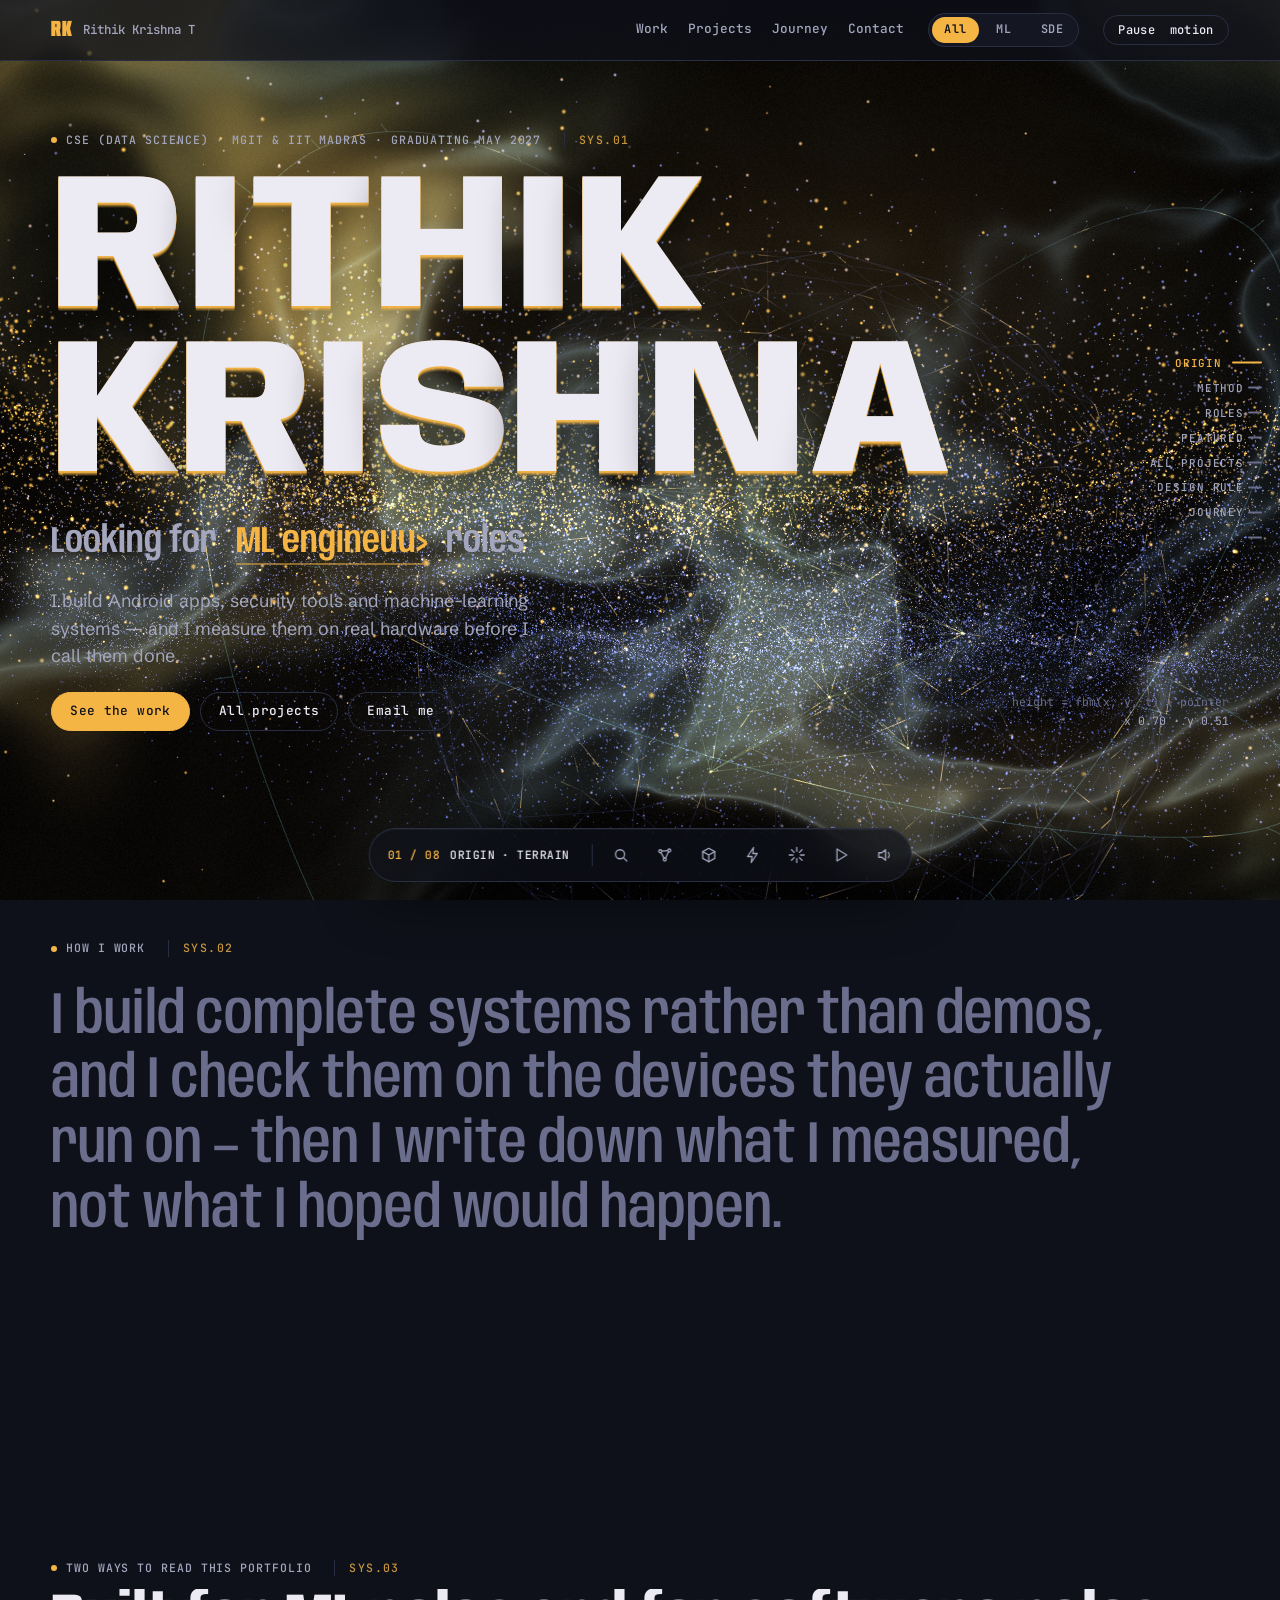
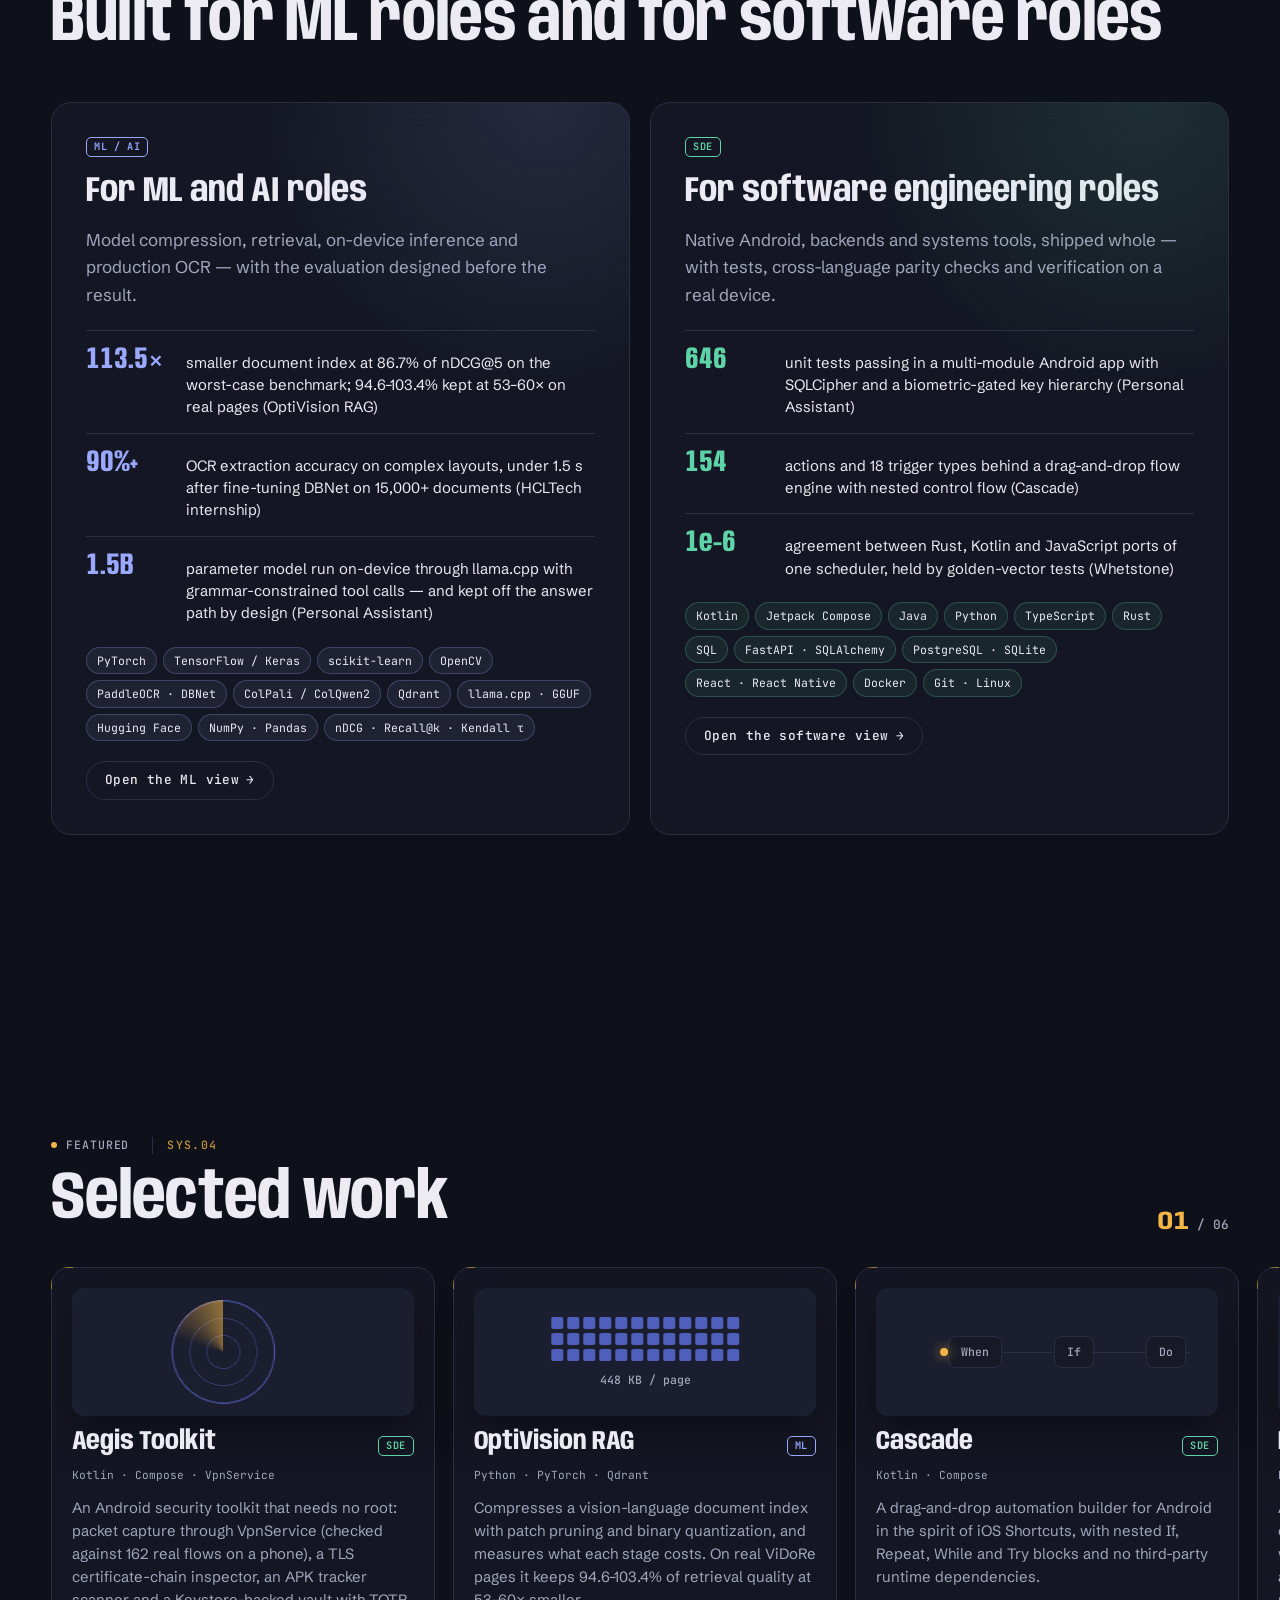
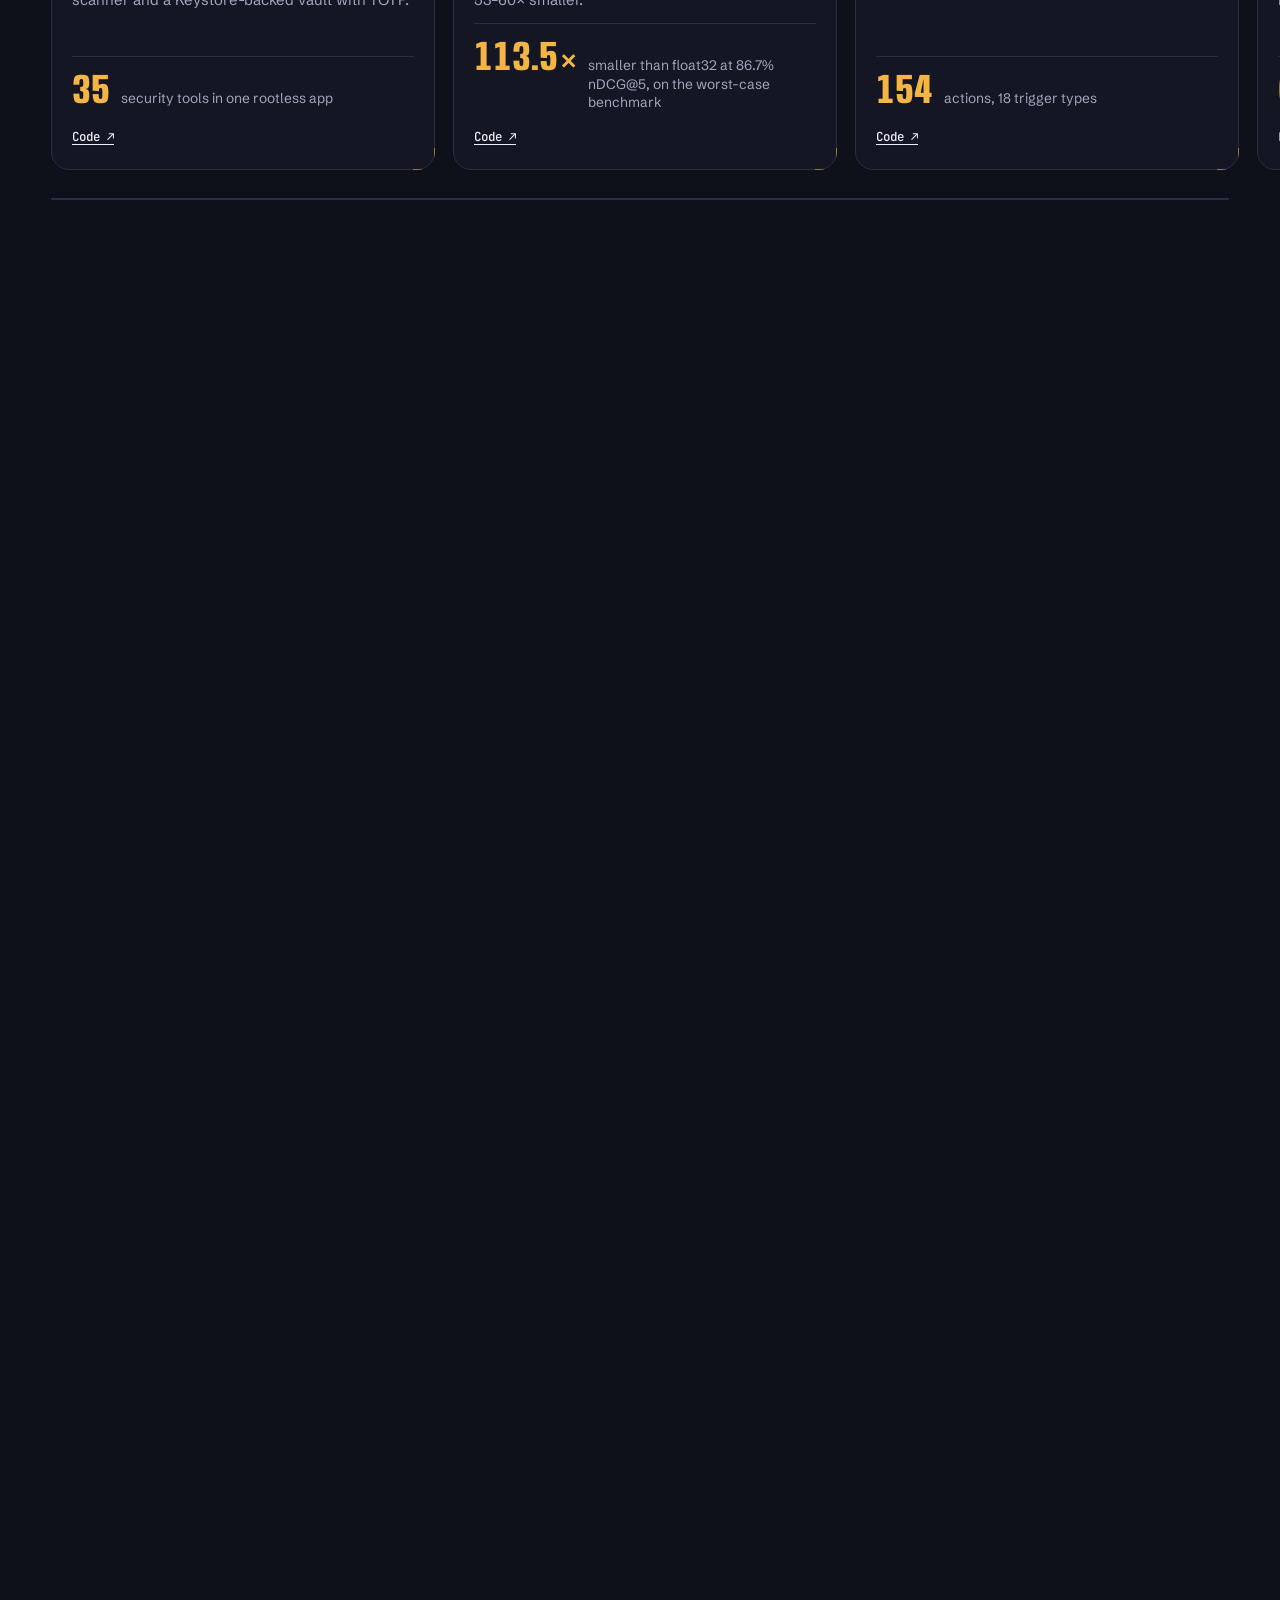
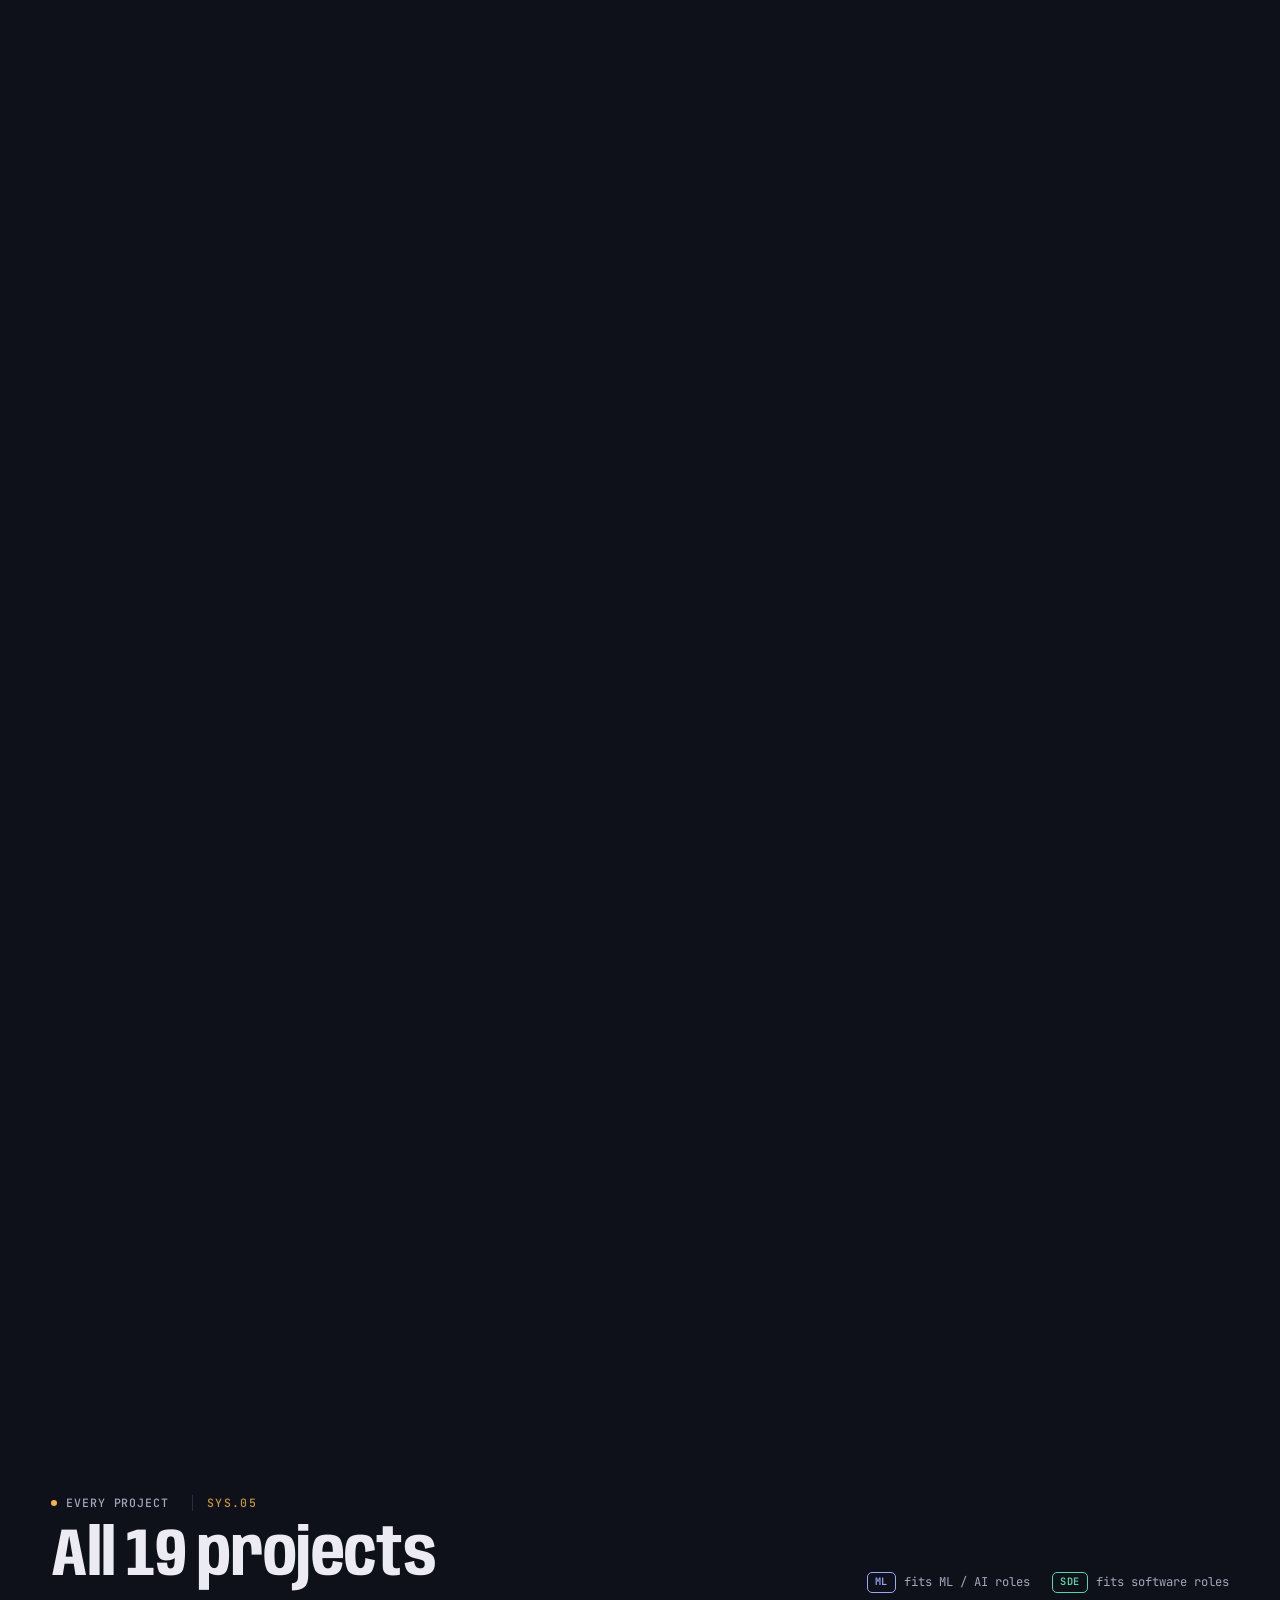
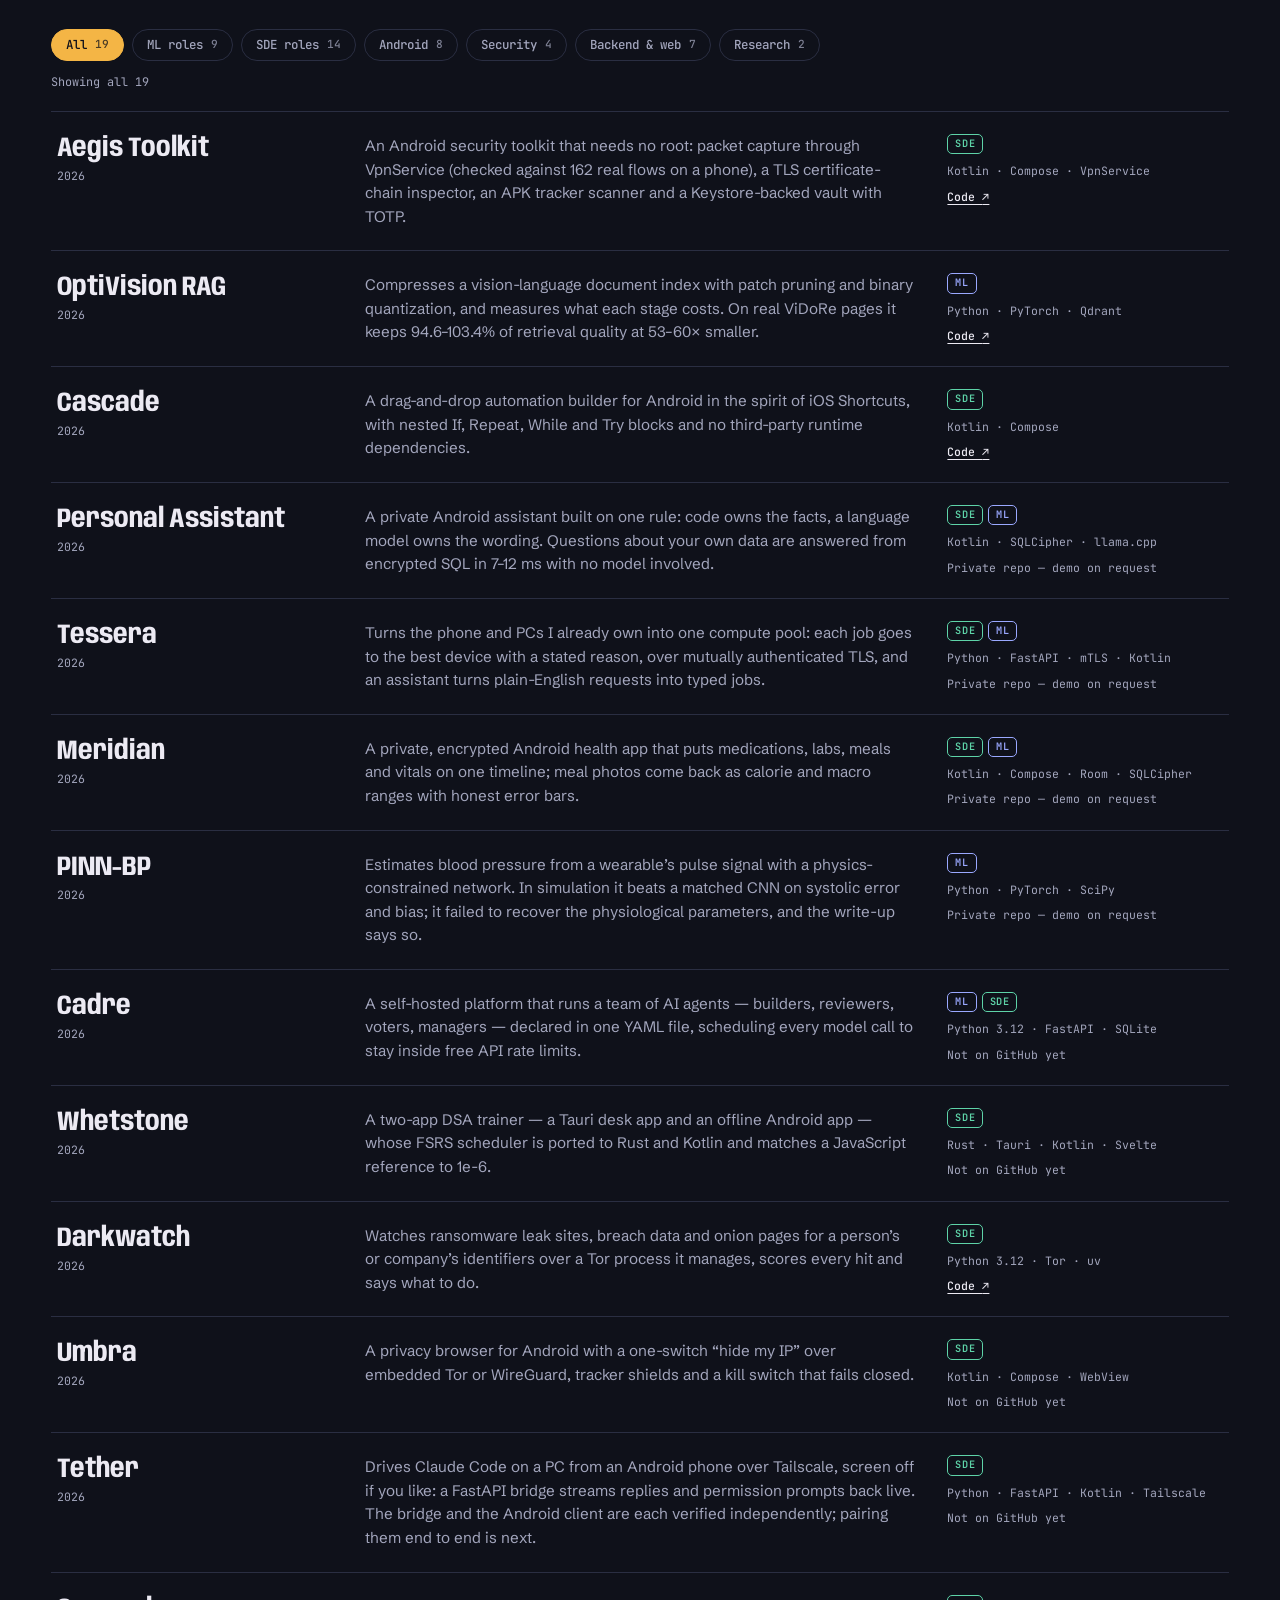
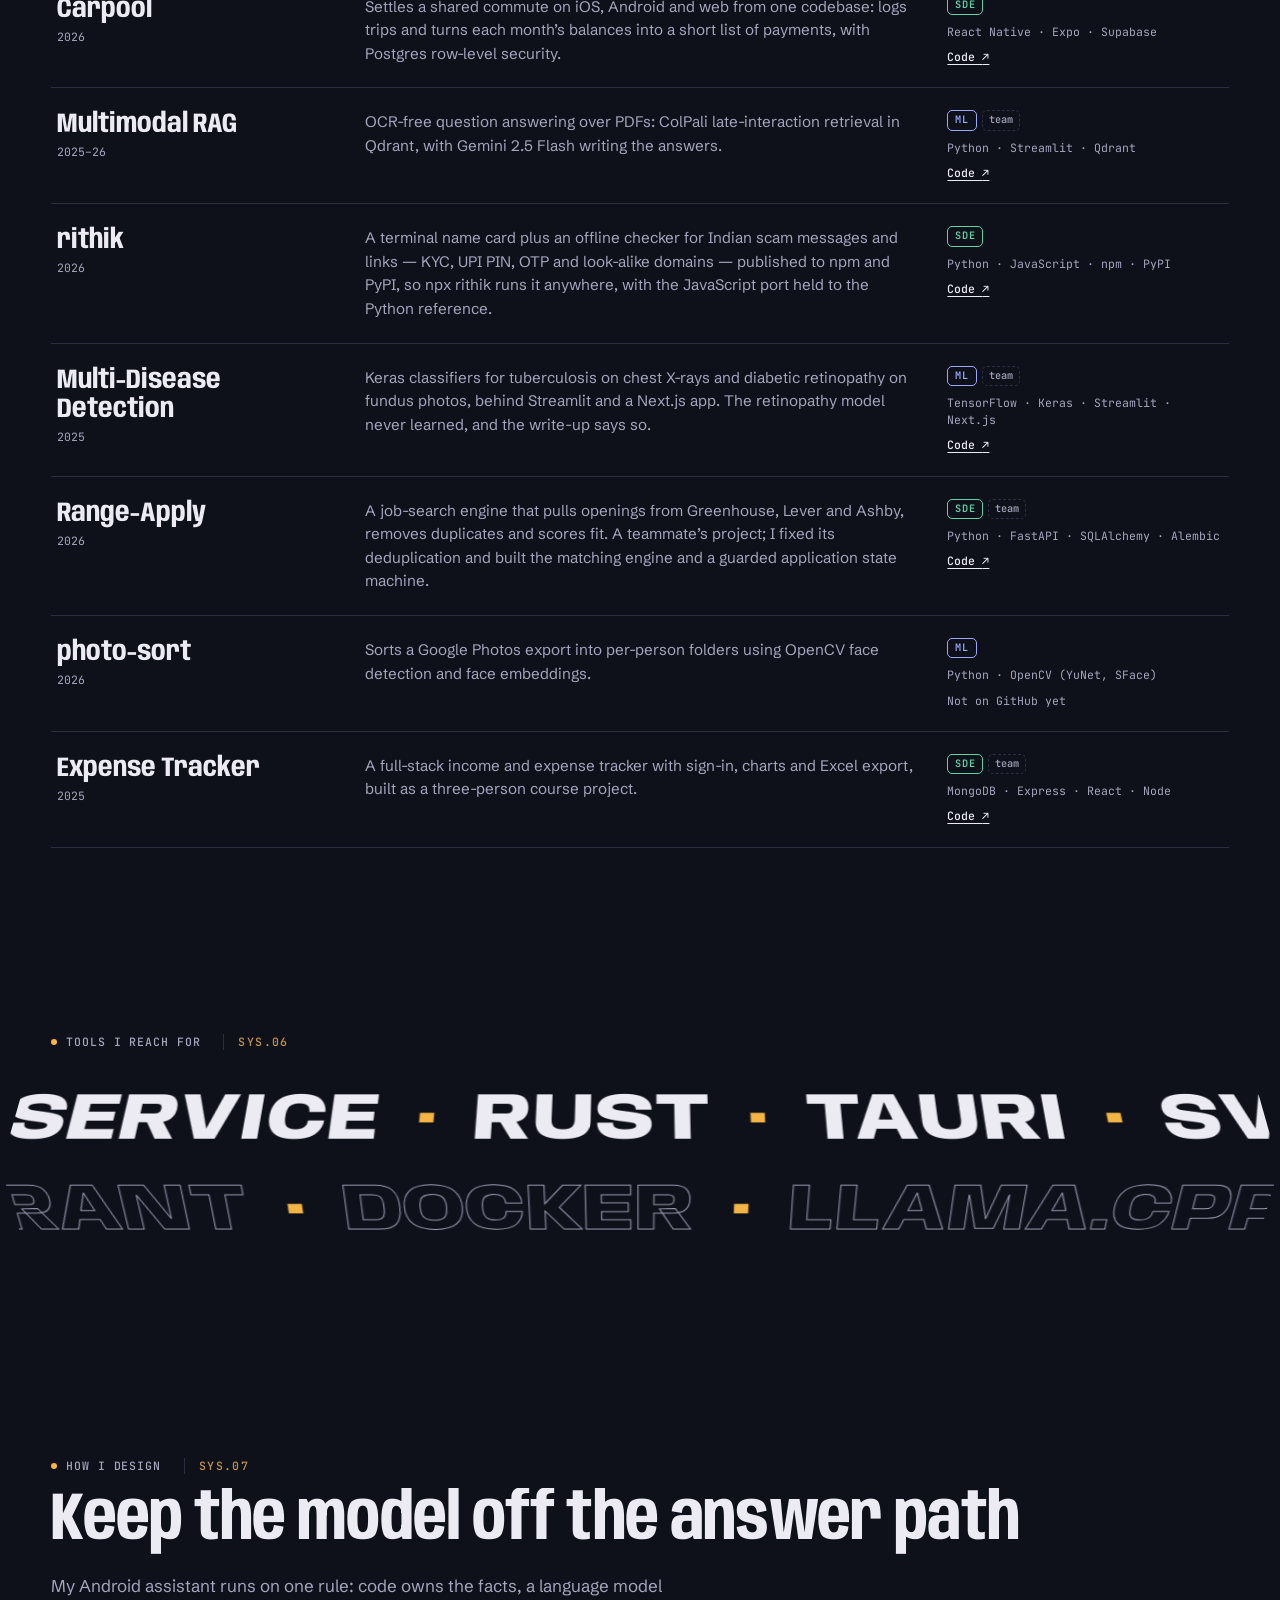
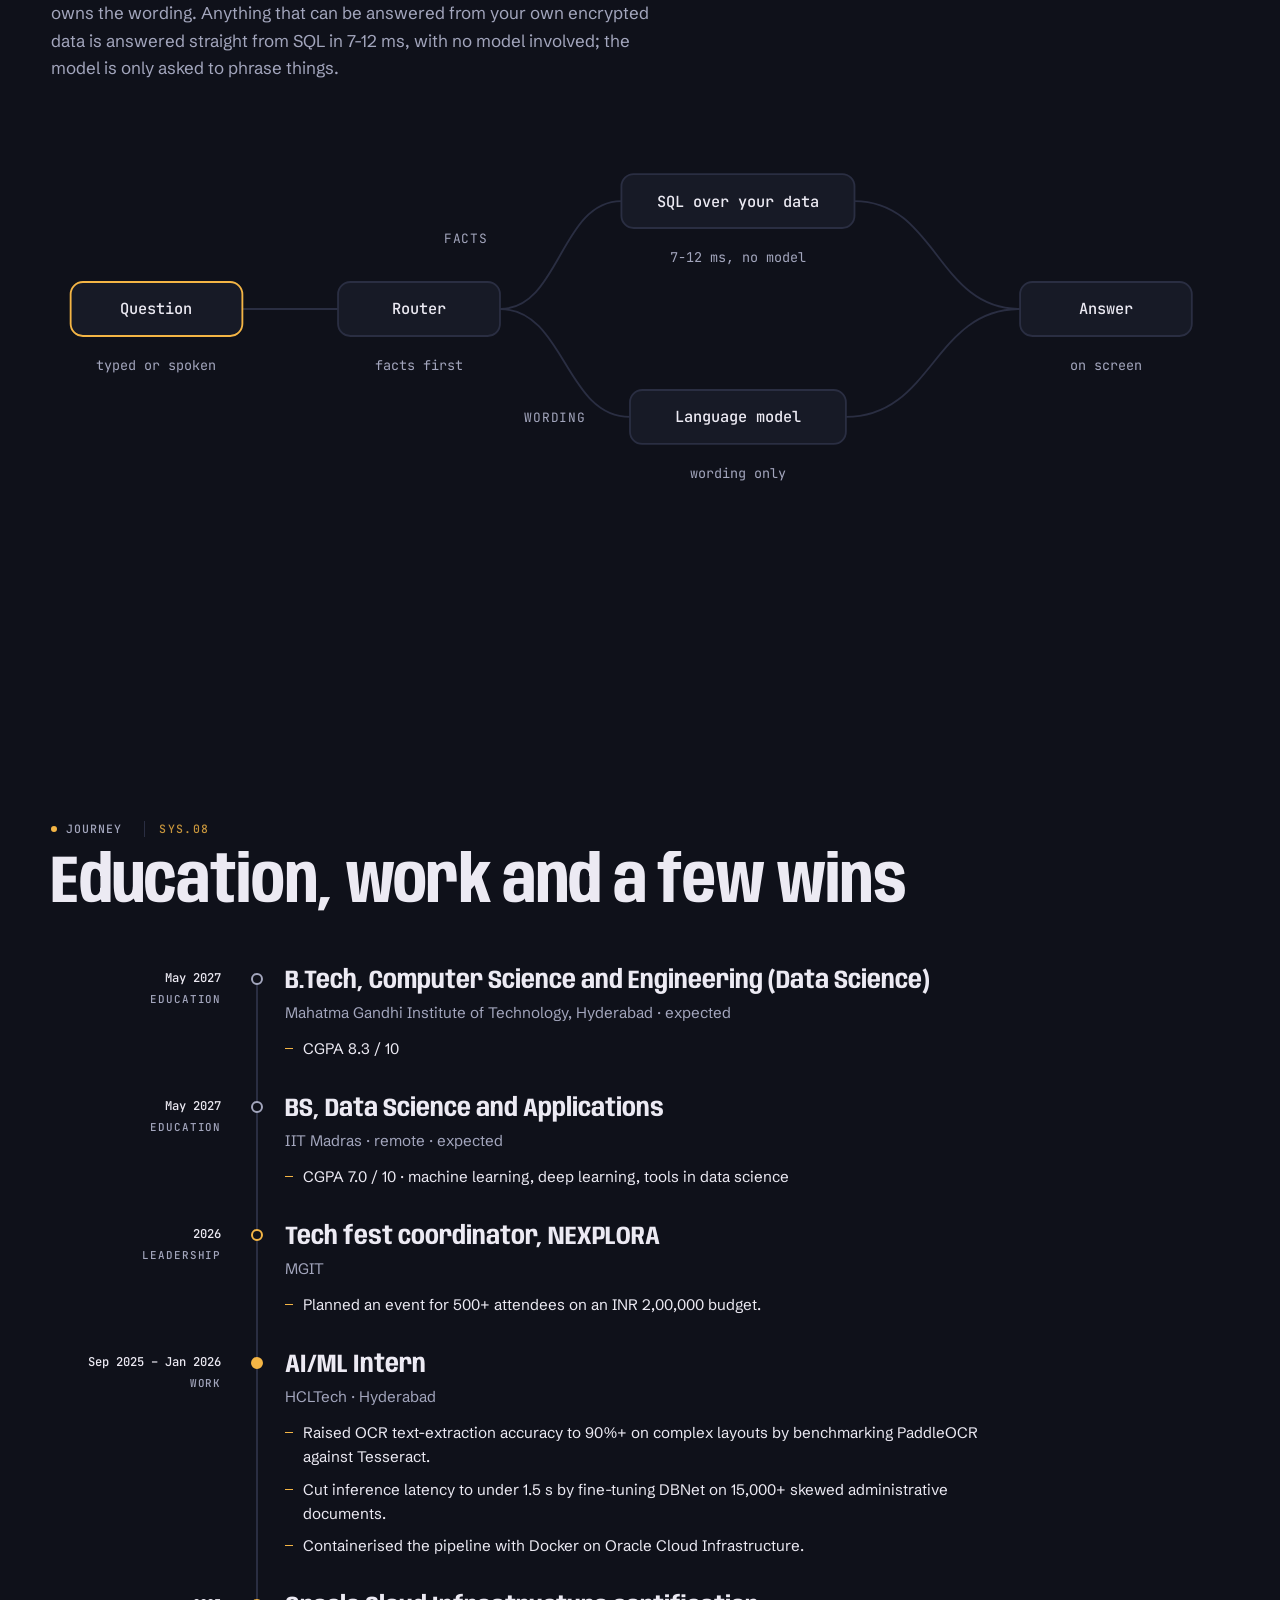
==== commit 297a21ab: "Add WebGL machine background and interactive control deck - fx/fx.js: light-field backdrop, geodesic" ====
--- a/index.html
+++ b/index.html
@@ -14,4 +14,4 @@
       } catch (e) {}
     </script><style>:root{color-scheme:dark;--ground:#0f111a;--surface:#171a26;--raised:#1e2231;--line:#2a2e42;--ink:#eceaf3;--muted:#a3a6bd;--dim:#6a6e8c;--amber:#f4b545;--ml:#9aa8ff;--sde:#5ed3a8;--cool:#5b6bd6;--cool-hi:#8b98e8;--accent:var(--amber);--accent-hi:#f7c66c;--accent-rgb:244 181 69;--contour:#5b6bd6;--display:"Anybody", "Arial Narrow", "Helvetica Neue", Arial, sans-serif;--body:"Schibsted Grotesk", "Segoe UI", system-ui, sans-serif;--mono:"JetBrains Mono", ui-monospace, Consolas, monospace;--gutter:clamp(16px, 4vw, 56px);--max:1320px;--header:60px}:root[data-lens=ml]{--accent:var(--ml);--accent-hi:#b9c3ff;--accent-rgb:154 168 255;--contour:#5d55c9}:root[data-lens=sde]{--accent:var(--sde);--accent-hi:#86e2c1;--accent-rgb:94 211 168;--contour:#2f7f86}*,:before,:after{box-sizing:border-box}[hidden]{display:none!important}html{background:var(--ground);scroll-padding-top:calc(var(--header) + 16px);-webkit-text-size-adjust:100%}body{background:var(--ground);color:var(--ink);font:400 1.0625rem/1.6 var(--body);-webkit-font-smoothing:antialiased;margin:0}img,svg,canvas,video{max-width:100%}a{color:inherit}::selection{background:var(--accent);color:var(--ground)}:focus-visible{outline:2px solid var(--accent);outline-offset:3px;border-radius:4px}main{overflow-x:clip}.wrap{padding-inline:max(var(--gutter), calc((100% - var(--max)) / 2))}.pad{padding-block:clamp(88px,12vw,168px)}.skip{z-index:100;background:var(--accent);color:var(--ground);font:600 .9rem/1 var(--body);border-radius:8px;padding:10px 14px;text-decoration:none;position:fixed;top:-80px;left:12px}.skip:focus{top:calc(env(safe-area-inset-top,0px) + 12px)}.visually-hidden{clip-path:inset(50%);white-space:nowrap;width:1px;height:1px;position:absolute;overflow:hidden}.tag{font:500 .72rem/1.4 var(--mono);letter-spacing:.08em;text-transform:uppercase;color:var(--muted);align-items:center;gap:.55rem;margin:0;display:inline-flex}.dot{background:var(--accent);border-radius:50%;flex:none;width:6px;height:6px;animation:2.4s ease-in-out infinite breathe}.h2{font-family:var(--display);font-variation-settings:"wdth" 78, "wght" 700;letter-spacing:-.01em;text-wrap:balance;margin:.7rem 0 0;font-size:clamp(2.2rem,5.4vw,4.2rem);font-weight:700;line-height:.98}.sub{max-width:62ch;color:var(--muted);margin:1rem 0 0}.btn{border:1px solid var(--line);color:var(--ink);font:500 .8rem/1 var(--mono);letter-spacing:.03em;cursor:pointer;background:0 0;border-radius:999px;align-items:center;gap:.45rem;padding:12px 18px;text-decoration:none;transition:border-color .2s,background-color .2s,color .2s;display:inline-flex}.btn:hover{border-color:var(--muted)}.btn-solid{background:var(--accent);border-color:var(--accent);color:var(--ground)}.btn-solid:hover{background:var(--accent-hi);border-color:var(--accent-hi)}.btn-small{padding:8px 14px;font-size:.75rem}.badge{font:600 .64rem/1.4 var(--mono);letter-spacing:.06em;border:1px solid;border-radius:5px;align-items:center;padding:2px 7px;display:inline-flex}.badge-ml{color:var(--ml)}.badge-sde{color:var(--sde)}.split-line{padding-bottom:.04em}.cursor{z-index:90;pointer-events:none;mix-blend-mode:difference;opacity:0;border:1.5px solid #fff;border-radius:50%;width:34px;height:34px;transition:width .25s,height .25s,opacity .25s;position:fixed;top:0;left:0;translate:-50% -50%}.cursor.on{opacity:1}.cursor.big{width:66px;height:66px}@media (hover:none),(pointer:coarse){.cursor{display:none}}@keyframes breathe{0%,to{opacity:1}50%{opacity:.3}}.paused *,.paused :before,.paused :after{animation-play-state:paused!important}@view-transition{navigation:auto}::view-transition-old(root),::view-transition-new(root){mix-blend-mode:normal}::view-transition-old(root){animation:none}::view-transition-new(root){animation:.85s cubic-bezier(.76,0,.24,1) both view-wipe}@keyframes view-wipe{0%{clip-path:circle(0 at var(--vt-x,50%) var(--vt-y,0px))}to{clip-path:circle(150vmax at var(--vt-x,50%) var(--vt-y,0px))}}@media (prefers-reduced-motion:reduce){@view-transition{navigation:none}*,:before,:after{transition:none!important;animation:none!important}.cursor{display:none}}
 </style><link rel="stylesheet" href="/_astro/Portfolio.DeWBqdQq.css"><style>html.lenis,html.lenis body{height:auto}.lenis:not(.lenis-autoToggle).lenis-stopped{overflow:clip}.lenis [data-lenis-prevent],.lenis [data-lenis-prevent-wheel],.lenis [data-lenis-prevent-touch],.lenis [data-lenis-prevent-vertical],.lenis [data-lenis-prevent-horizontal]{overscroll-behavior:contain}.lenis.lenis-smooth iframe{pointer-events:none}.lenis.lenis-autoToggle{transition-behavior:allow-discrete;transition-property:overflow;transition-duration:1ms}
-</style></head><body><a class="skip" href="#main" data-astro-cid-nen7h5rs>Skip to content</a><header class="bar" data-astro-cid-nen7h5rs><div class="bar-inner wrap" data-astro-cid-nen7h5rs><a class="brand" href="/#top" data-astro-cid-nen7h5rs><b data-astro-cid-nen7h5rs>RK</b><span data-astro-cid-nen7h5rs>Rithik Krishna T</span></a><nav class="nav" aria-label="Sections" data-astro-cid-nen7h5rs><a href="#work" data-astro-cid-nen7h5rs>Work</a><a href="#projects" data-astro-cid-nen7h5rs>Projects</a><a href="#journey" data-astro-cid-nen7h5rs>Journey</a><a href="#contact" data-astro-cid-nen7h5rs>Contact</a></nav><nav class="lens" aria-label="View the portfolio for a role" data-astro-cid-nen7h5rs><a href="/" data-lens-link="all" aria-current="page" data-astro-cid-nen7h5rs><span class="pill" aria-hidden="true" data-astro-cid-nen7h5rs></span><span class="lens-label" data-astro-cid-nen7h5rs>All</span></a><a href="/ml/" data-lens-link="ml" data-astro-cid-nen7h5rs><span class="lens-label" data-astro-cid-nen7h5rs>ML</span></a><a href="/sde/" data-lens-link="sde" data-astro-cid-nen7h5rs><span class="lens-label" data-astro-cid-nen7h5rs>SDE</span></a></nav><button class="btn btn-small pause" type="button" data-pause aria-pressed="false" data-astro-cid-nen7h5rs><span data-pause-label data-astro-cid-nen7h5rs>Pause</span><span class="wide" data-astro-cid-nen7h5rs>&nbsp;motion</span></button></div><div class="progress" aria-hidden="true" data-astro-cid-nen7h5rs></div></header><main id="main" data-astro-cid-c6r7gr4v><section class="hero" id="top" data-astro-cid-ge2uvauf><canvas class="hero-canvas" aria-hidden="true" data-astro-cid-ge2uvauf></canvas><div class="hero-inner wrap" data-hero-inner data-astro-cid-ge2uvauf><p class="tag hero-intro" data-astro-cid-ge2uvauf><span class="dot" data-astro-cid-ge2uvauf></span>CSE (Data Science) · MGIT &amp; IIT Madras · graduating May 2027</p><h1 class="name" aria-label="Rithik Krishna T" data-astro-cid-ge2uvauf><span class="line" aria-hidden="true" data-astro-cid-ge2uvauf>Rithik</span><span class="line" aria-hidden="true" data-astro-cid-ge2uvauf>Krishna</span></h1><p class="role hero-intro" data-astro-cid-ge2uvauf><span class="visually-hidden" data-astro-cid-ge2uvauf>Looking for software engineering, ML engineering roles.</span><span class="role-lead" aria-hidden="true" data-astro-cid-ge2uvauf>Looking for</span><span class="role-word" aria-hidden="true" data-roles="[&quot;software engineering&quot;,&quot;ML engineering&quot;]" data-astro-cid-ge2uvauf>software engineering</span><span class="role-lead" aria-hidden="true" data-astro-cid-ge2uvauf>roles</span></p><div class="hero-foot" data-astro-cid-ge2uvauf><div class="hero-copy" data-astro-cid-ge2uvauf><p class="lede hero-rise" data-astro-cid-ge2uvauf>I build Android apps, security tools and machine-learning systems — and I measure them on real hardware before I call them done.</p><div class="actions hero-intro" data-astro-cid-ge2uvauf><a class="btn btn-solid" href="#work" data-astro-cid-ge2uvauf>See the work</a><a class="btn" href="#projects" data-astro-cid-ge2uvauf>All projects</a><a class="btn" href="mailto:trithikkrishna@gmail.com" data-astro-cid-ge2uvauf>Email me</a></div></div><p class="readout hero-intro" aria-hidden="true" data-astro-cid-ge2uvauf>height = fbm(x, y, t) + pointer<br data-astro-cid-ge2uvauf><span data-coords data-astro-cid-ge2uvauf>x 0.62 · y 0.55</span></p></div></div></section><section class="statement wrap pad" aria-label="How I work" data-astro-cid-zx4qcpyt><p class="tag" data-astro-cid-zx4qcpyt><span class="dot" data-astro-cid-zx4qcpyt></span>How I work</p><p class="scrub" data-scrub data-astro-cid-zx4qcpyt>I build complete systems rather than demos, and I check them on the devices they actually run on — then I write down what I <em class="accent" data-astro-cid-zx4qcpyt>measured,</em> not what I hoped would happen.</p></section><section class="fit wrap pad" id="fit" aria-labelledby="fit-title" data-astro-cid-7quset7c><p class="tag" data-astro-cid-7quset7c><span class="dot" data-astro-cid-7quset7c></span>Two ways to read this portfolio</p><h2 id="fit-title" class="h2" data-split data-astro-cid-7quset7c>Built for ML roles and for software roles</h2><div class="fit-grid" data-astro-cid-7quset7c><article class="panel panel-ml" data-fit-panel data-astro-cid-7quset7c><div class="panel-head" data-astro-cid-7quset7c><span class="badge badge-ml" data-astro-cid-7quset7c>ML / AI</span></div><h3 data-astro-cid-7quset7c>For ML and AI roles</h3><p class="pitch" data-astro-cid-7quset7c>Model compression, retrieval, on-device inference and production OCR — with the evaluation designed before the result.</p><ul class="proof" role="list" data-astro-cid-7quset7c><li data-astro-cid-7quset7c><span class="fig-wrap" data-astro-cid-7quset7c><span class="fig" data-astro-cid-7quset7c>113.5</span><span class="fig-x" data-astro-cid-7quset7c>×</span></span><span class="txt" data-astro-cid-7quset7c>smaller document index at 86.7% of nDCG@5 on the worst-case benchmark; 94.6–103.4% kept at 53–60× on real pages (OptiVision RAG)</span></li><li data-astro-cid-7quset7c><span class="fig-wrap" data-astro-cid-7quset7c><span class="fig" data-astro-cid-7quset7c>90%+</span></span><span class="txt" data-astro-cid-7quset7c>OCR extraction accuracy on complex layouts, under 1.5 s after fine-tuning DBNet on 15,000+ documents (HCLTech internship)</span></li><li data-astro-cid-7quset7c><span class="fig-wrap" data-astro-cid-7quset7c><span class="fig" data-astro-cid-7quset7c>1.5B</span></span><span class="txt" data-astro-cid-7quset7c>parameter model run on-device through llama.cpp with grammar-constrained tool calls — and kept off the answer path by design (Personal Assistant)</span></li></ul><ul class="skills" role="list" data-astro-cid-7quset7c><li data-astro-cid-7quset7c>PyTorch</li><li data-astro-cid-7quset7c>TensorFlow / Keras</li><li data-astro-cid-7quset7c>scikit-learn</li><li data-astro-cid-7quset7c>OpenCV</li><li data-astro-cid-7quset7c>PaddleOCR · DBNet</li><li data-astro-cid-7quset7c>ColPali / ColQwen2</li><li data-astro-cid-7quset7c>Qdrant</li><li data-astro-cid-7quset7c>llama.cpp · GGUF</li><li data-astro-cid-7quset7c>Hugging Face</li><li data-astro-cid-7quset7c>NumPy · Pandas</li><li data-astro-cid-7quset7c>nDCG · Recall@k · Kendall τ</li></ul><a class="btn panel-link" href="/ml/" data-lens-link="ml" data-astro-cid-7quset7c>Open the ML view <span aria-hidden="true" data-astro-cid-7quset7c>→</span></a></article><article class="panel panel-sde" data-fit-panel data-astro-cid-7quset7c><div class="panel-head" data-astro-cid-7quset7c><span class="badge badge-sde" data-astro-cid-7quset7c>SDE</span></div><h3 data-astro-cid-7quset7c>For software engineering roles</h3><p class="pitch" data-astro-cid-7quset7c>Native Android, backends and systems tools, shipped whole — with tests, cross-language parity checks and verification on a real device.</p><ul class="proof" role="list" data-astro-cid-7quset7c><li data-astro-cid-7quset7c><span class="fig-wrap" data-astro-cid-7quset7c><span class="fig" data-astro-cid-7quset7c>646</span></span><span class="txt" data-astro-cid-7quset7c>unit tests passing in a multi-module Android app with SQLCipher and a biometric-gated key hierarchy (Personal Assistant)</span></li><li data-astro-cid-7quset7c><span class="fig-wrap" data-astro-cid-7quset7c><span class="fig" data-astro-cid-7quset7c>154</span></span><span class="txt" data-astro-cid-7quset7c>actions and 18 trigger types behind a drag-and-drop flow engine with nested control flow (Cascade)</span></li><li data-astro-cid-7quset7c><span class="fig-wrap" data-astro-cid-7quset7c><span class="fig" data-astro-cid-7quset7c>1e-6</span></span><span class="txt" data-astro-cid-7quset7c>agreement between Rust, Kotlin and JavaScript ports of one scheduler, held by golden-vector tests (Whetstone)</span></li></ul><ul class="skills" role="list" data-astro-cid-7quset7c><li data-astro-cid-7quset7c>Kotlin</li><li data-astro-cid-7quset7c>Jetpack Compose</li><li data-astro-cid-7quset7c>Java</li><li data-astro-cid-7quset7c>Python</li><li data-astro-cid-7quset7c>TypeScript</li><li data-astro-cid-7quset7c>Rust</li><li data-astro-cid-7quset7c>SQL</li><li data-astro-cid-7quset7c>FastAPI · SQLAlchemy</li><li data-astro-cid-7quset7c>PostgreSQL · SQLite</li><li data-astro-cid-7quset7c>React · React Native</li><li data-astro-cid-7quset7c>Docker</li><li data-astro-cid-7quset7c>Git · Linux</li></ul><a class="btn panel-link" href="/sde/" data-lens-link="sde" data-astro-cid-7quset7c>Open the software view <span aria-hidden="true" data-astro-cid-7quset7c>→</span></a></article></div></section><section class="rail" id="work" aria-labelledby="work-title" data-astro-cid-soqx7j2g><div class="wrap rail-head" data-astro-cid-soqx7j2g><div data-astro-cid-soqx7j2g><p class="tag" data-astro-cid-soqx7j2g><span class="dot" data-astro-cid-soqx7j2g></span>Featured</p><h2 id="work-title" class="h2" data-split data-astro-cid-soqx7j2g>Selected work</h2></div><p class="counter" aria-hidden="true" data-astro-cid-soqx7j2g><span data-rail-index data-astro-cid-soqx7j2g>01</span> / 06</p><p class="swipe-hint" aria-hidden="true" data-astro-cid-soqx7j2g>Swipe for more →</p></div><div class="rail-viewport" data-astro-cid-soqx7j2g><ul class="rail-track" role="list" data-astro-cid-soqx7j2g><li class="card" data-astro-cid-soqx7j2g><div class="motif" aria-hidden="true" data-astro-cid-hrkc2wo6><div class="motif-inner motif-radar" data-astro-cid-hrkc2wo6><span class="sweep" data-astro-cid-hrkc2wo6></span><i data-astro-cid-hrkc2wo6></i><i data-astro-cid-hrkc2wo6></i><i data-astro-cid-hrkc2wo6></i></div></div><div class="card-top" data-astro-cid-soqx7j2g><h3 data-astro-cid-soqx7j2g>Aegis Toolkit</h3><span class="badges" data-astro-cid-soqx7j2g><span class="badge badge-sde" data-astro-cid-soqx7j2g>SDE</span></span></div><p class="chip" data-astro-cid-soqx7j2g>Kotlin · Compose · VpnService</p><p class="desc" data-astro-cid-soqx7j2g>An Android security toolkit that needs no root: packet capture through VpnService (checked against 162 real flows on a phone), a TLS certificate-chain inspector, an APK tracker scanner and a Keystore-backed vault with TOTP.</p><p class="stat" data-astro-cid-soqx7j2g><span class="figure" data-astro-cid-soqx7j2g><span class="num" data-count="35" data-decimals="0" data-astro-cid-soqx7j2g>35</span></span><span class="unit" data-astro-cid-soqx7j2g>security tools in one rootless app</span></p><div class="card-links" data-astro-cid-soqx7j2g><a href="https://github.com/Daemon-VI/AegisToolkit" target="_blank" rel="noopener" data-astro-cid-soqx7j2g>Code <span aria-hidden="true" data-astro-cid-soqx7j2g>↗</span><span class="visually-hidden" data-astro-cid-soqx7j2g>— Aegis Toolkit (opens in a new tab)</span></a></div></li><li class="card" data-astro-cid-soqx7j2g><div class="motif" aria-hidden="true" data-astro-cid-hrkc2wo6><div class="motif-inner motif-squeeze" data-astro-cid-hrkc2wo6><div class="grid" data-astro-cid-hrkc2wo6><span class="keep" style="--d:0.00s" data-astro-cid-hrkc2wo6></span><span class="drop" style="--d:0.25s" data-astro-cid-hrkc2wo6></span><span class="drop" style="--d:0.14s" data-astro-cid-hrkc2wo6></span><span class="keep" style="--d:0.04s" data-astro-cid-hrkc2wo6></span><span class="drop" style="--d:0.29s" data-astro-cid-hrkc2wo6></span><span class="drop" style="--d:0.18s" data-astro-cid-hrkc2wo6></span><span class="keep" style="--d:0.07s" data-astro-cid-hrkc2wo6></span><span class="drop" style="--d:0.32s" data-astro-cid-hrkc2wo6></span><span class="drop" style="--d:0.21s" data-astro-cid-hrkc2wo6></span><span class="drop" style="--d:0.11s" data-astro-cid-hrkc2wo6></span><span class="keep" style="--d:0.00s" data-astro-cid-hrkc2wo6></span><span class="drop" style="--d:0.25s" data-astro-cid-hrkc2wo6></span><span class="drop" style="--d:0.14s" data-astro-cid-hrkc2wo6></span><span class="keep" style="--d:0.04s" data-astro-cid-hrkc2wo6></span><span class="drop" style="--d:0.29s" data-astro-cid-hrkc2wo6></span><span class="drop" style="--d:0.18s" data-astro-cid-hrkc2wo6></span><span class="keep" style="--d:0.07s" data-astro-cid-hrkc2wo6></span><span class="drop" style="--d:0.32s" data-astro-cid-hrkc2wo6></span><span class="drop" style="--d:0.21s" data-astro-cid-hrkc2wo6></span><span class="drop" style="--d:0.11s" data-astro-cid-hrkc2wo6></span><span class="keep" style="--d:0.00s" data-astro-cid-hrkc2wo6></span><span class="drop" style="--d:0.25s" data-astro-cid-hrkc2wo6></span><span class="drop" style="--d:0.14s" data-astro-cid-hrkc2wo6></span><span class="keep" style="--d:0.04s" data-astro-cid-hrkc2wo6></span><span class="drop" style="--d:0.29s" data-astro-cid-hrkc2wo6></span><span class="drop" style="--d:0.18s" data-astro-cid-hrkc2wo6></span><span class="keep" style="--d:0.07s" data-astro-cid-hrkc2wo6></span><span class="drop" style="--d:0.32s" data-astro-cid-hrkc2wo6></span><span class="drop" style="--d:0.21s" data-astro-cid-hrkc2wo6></span><span class="drop" style="--d:0.11s" data-astro-cid-hrkc2wo6></span><span class="keep" style="--d:0.00s" data-astro-cid-hrkc2wo6></span><span class="drop" style="--d:0.25s" data-astro-cid-hrkc2wo6></span><span class="drop" style="--d:0.14s" data-astro-cid-hrkc2wo6></span><span class="keep" style="--d:0.04s" data-astro-cid-hrkc2wo6></span><span class="drop" style="--d:0.29s" data-astro-cid-hrkc2wo6></span><span class="drop" style="--d:0.18s" data-astro-cid-hrkc2wo6></span></div><div class="sizes" data-astro-cid-hrkc2wo6><span class="before" data-astro-cid-hrkc2wo6>448 KB / page</span><span class="after" data-astro-cid-hrkc2wo6>3.95 KB / page</span></div></div></div><div class="card-top" data-astro-cid-soqx7j2g><h3 data-astro-cid-soqx7j2g>OptiVision RAG</h3><span class="badges" data-astro-cid-soqx7j2g><span class="badge badge-ml" data-astro-cid-soqx7j2g>ML</span></span></div><p class="chip" data-astro-cid-soqx7j2g>Python · PyTorch · Qdrant</p><p class="desc" data-astro-cid-soqx7j2g>Compresses a vision-language document index with patch pruning and binary quantization, and measures what each stage costs. On real ViDoRe pages it keeps 94.6–103.4% of retrieval quality at 53–60× smaller.</p><p class="stat" data-astro-cid-soqx7j2g><span class="figure" data-astro-cid-soqx7j2g><span class="num" data-count="113.5" data-decimals="1" data-astro-cid-soqx7j2g>113.5</span><span class="suffix" data-astro-cid-soqx7j2g>×</span></span><span class="unit" data-astro-cid-soqx7j2g>smaller than float32 at 86.7% nDCG@5, on the worst-case benchmark</span></p><div class="card-links" data-astro-cid-soqx7j2g><a href="https://github.com/Daemon-VI/optivision-rag" target="_blank" rel="noopener" data-astro-cid-soqx7j2g>Code <span aria-hidden="true" data-astro-cid-soqx7j2g>↗</span><span class="visually-hidden" data-astro-cid-soqx7j2g>— OptiVision RAG (opens in a new tab)</span></a></div></li><li class="card" data-astro-cid-soqx7j2g><div class="motif" aria-hidden="true" data-astro-cid-hrkc2wo6><div class="motif-inner motif-chain" data-astro-cid-hrkc2wo6><b style="--d:0.37s" data-astro-cid-hrkc2wo6>When</b><b style="--d:1.20s" data-astro-cid-hrkc2wo6>If</b><b style="--d:2.03s" data-astro-cid-hrkc2wo6>Do</b><span class="pulse" data-astro-cid-hrkc2wo6></span></div></div><div class="card-top" data-astro-cid-soqx7j2g><h3 data-astro-cid-soqx7j2g>Cascade</h3><span class="badges" data-astro-cid-soqx7j2g><span class="badge badge-sde" data-astro-cid-soqx7j2g>SDE</span></span></div><p class="chip" data-astro-cid-soqx7j2g>Kotlin · Compose</p><p class="desc" data-astro-cid-soqx7j2g>A drag-and-drop automation builder for Android in the spirit of iOS Shortcuts, with nested If, Repeat, While and Try blocks and no third-party runtime dependencies.</p><p class="stat" data-astro-cid-soqx7j2g><span class="figure" data-astro-cid-soqx7j2g><span class="num" data-count="154" data-decimals="0" data-astro-cid-soqx7j2g>154</span></span><span class="unit" data-astro-cid-soqx7j2g>actions, 18 trigger types</span></p><div class="card-links" data-astro-cid-soqx7j2g><a href="https://github.com/Daemon-VI/Cascade" target="_blank" rel="noopener" data-astro-cid-soqx7j2g>Code <span aria-hidden="true" data-astro-cid-soqx7j2g>↗</span><span class="visually-hidden" data-astro-cid-soqx7j2g>— Cascade (opens in a new tab)</span></a></div></li><li class="card" data-astro-cid-soqx7j2g><div class="motif" aria-hidden="true" data-astro-cid-hrkc2wo6><div class="motif-inner motif-fork" data-astro-cid-hrkc2wo6><div class="fork" data-astro-cid-hrkc2wo6><svg viewBox="0 0 220 110" width="220" height="110" data-astro-cid-hrkc2wo6><path d="M40 55 C90 55 104 24 176 24" data-astro-cid-hrkc2wo6></path><path d="M40 55 C90 55 104 86 176 86" data-astro-cid-hrkc2wo6></path></svg><span class="fnode" style="left:40px;top:55px" data-astro-cid-hrkc2wo6>ask</span><span class="fnode" style="left:176px;top:24px" data-astro-cid-hrkc2wo6>SQL</span><span class="fnode" style="left:176px;top:86px" data-astro-cid-hrkc2wo6>model</span><i class="pkt fast" style="offset-path:path('M40 55 C90 55 104 24 176 24')" data-astro-cid-hrkc2wo6></i><i class="pkt slow" style="offset-path:path('M40 55 C90 55 104 86 176 86')" data-astro-cid-hrkc2wo6></i></div></div></div><div class="card-top" data-astro-cid-soqx7j2g><h3 data-astro-cid-soqx7j2g>Personal Assistant</h3><span class="badges" data-astro-cid-soqx7j2g><span class="badge badge-sde" data-astro-cid-soqx7j2g>SDE</span><span class="badge badge-ml" data-astro-cid-soqx7j2g>ML</span></span></div><p class="chip" data-astro-cid-soqx7j2g>Kotlin · SQLCipher · llama.cpp</p><p class="desc" data-astro-cid-soqx7j2g>A private Android assistant built on one rule: code owns the facts, a language model owns the wording. Questions about your own data are answered from encrypted SQL in 7–12 ms with no model involved.</p><p class="stat" data-astro-cid-soqx7j2g><span class="figure" data-astro-cid-soqx7j2g><span class="num" data-count="646" data-decimals="0" data-astro-cid-soqx7j2g>646</span></span><span class="unit" data-astro-cid-soqx7j2g>unit tests passing, none failing</span></p><div class="card-links" data-astro-cid-soqx7j2g><span class="note" data-astro-cid-soqx7j2g>Private repo — demo on request</span></div></li><li class="card" data-astro-cid-soqx7j2g><div class="motif" aria-hidden="true" data-astro-cid-hrkc2wo6><div class="motif-inner motif-pool" data-astro-cid-hrkc2wo6><div class="pool" data-astro-cid-hrkc2wo6><i class="job" data-astro-cid-hrkc2wo6></i><span class="dev" data-astro-cid-hrkc2wo6>phone</span><span class="dev pick" data-astro-cid-hrkc2wo6>laptop</span><span class="dev" data-astro-cid-hrkc2wo6>desktop</span></div></div></div><div class="card-top" data-astro-cid-soqx7j2g><h3 data-astro-cid-soqx7j2g>Tessera</h3><span class="badges" data-astro-cid-soqx7j2g><span class="badge badge-sde" data-astro-cid-soqx7j2g>SDE</span><span class="badge badge-ml" data-astro-cid-soqx7j2g>ML</span></span></div><p class="chip" data-astro-cid-soqx7j2g>Python · FastAPI · mTLS · Kotlin</p><p class="desc" data-astro-cid-soqx7j2g>Turns the phone and PCs I already own into one compute pool: each job goes to the best device with a stated reason, over mutually authenticated TLS, and an assistant turns plain-English requests into typed jobs.</p><p class="stat" data-astro-cid-soqx7j2g><span class="figure" data-astro-cid-soqx7j2g><span class="num" data-count="12" data-decimals="0" data-astro-cid-soqx7j2g>12</span></span><span class="unit" data-astro-cid-soqx7j2g>typed job kinds scheduled across my own devices</span></p><div class="card-links" data-astro-cid-soqx7j2g><span class="note" data-astro-cid-soqx7j2g>Private repo — demo on request</span></div></li><li class="card" data-astro-cid-soqx7j2g><div class="motif" aria-hidden="true" data-astro-cid-hrkc2wo6><div class="motif-inner motif-flip" data-astro-cid-hrkc2wo6><div class="flipper" data-astro-cid-hrkc2wo6><span class="face front" data-astro-cid-hrkc2wo6>Pair summing to k in a sorted array?</span><span class="face back" data-astro-cid-hrkc2wo6>Two pointers · O(n)</span></div></div></div><div class="card-top" data-astro-cid-soqx7j2g><h3 data-astro-cid-soqx7j2g>Whetstone</h3><span class="badges" data-astro-cid-soqx7j2g><span class="badge badge-sde" data-astro-cid-soqx7j2g>SDE</span></span></div><p class="chip" data-astro-cid-soqx7j2g>Rust · Tauri · Kotlin · Svelte</p><p class="desc" data-astro-cid-soqx7j2g>A two-app DSA trainer — a Tauri desk app and an offline Android app — whose FSRS scheduler is ported to Rust and Kotlin and matches a JavaScript reference to 1e-6.</p><p class="stat" data-astro-cid-soqx7j2g><span class="figure" data-astro-cid-soqx7j2g><span class="num" data-count="215" data-decimals="0" data-astro-cid-soqx7j2g>215</span></span><span class="unit" data-astro-cid-soqx7j2g>cards across 43 patterns, plus 78 problems</span></p><div class="card-links" data-astro-cid-soqx7j2g><span class="note" data-astro-cid-soqx7j2g>Not on GitHub yet</span></div></li></ul></div><div class="wrap meter-wrap" aria-hidden="true" data-astro-cid-soqx7j2g><div class="rail-meter" data-astro-cid-soqx7j2g><span data-astro-cid-soqx7j2g></span></div></div></section><section class="index wrap pad" id="projects" aria-labelledby="projects-title" data-astro-cid-ftq3vvlr><div class="index-head" data-astro-cid-ftq3vvlr><div data-astro-cid-ftq3vvlr><p class="tag" data-astro-cid-ftq3vvlr><span class="dot" data-astro-cid-ftq3vvlr></span>Every project</p><h2 id="projects-title" class="h2" data-split data-astro-cid-ftq3vvlr>All 19 projects</h2></div><p class="legend" data-astro-cid-ftq3vvlr><span class="legend-item" data-astro-cid-ftq3vvlr><span class="badge badge-ml" data-astro-cid-ftq3vvlr>ML</span> fits ML / AI roles</span><span class="legend-item" data-astro-cid-ftq3vvlr><span class="badge badge-sde" data-astro-cid-ftq3vvlr>SDE</span> fits software roles</span></p></div><div class="filters" role="group" aria-label="Filter projects" data-astro-cid-ftq3vvlr><button type="button" class="filter" data-filter="all" aria-pressed="true" data-astro-cid-ftq3vvlr>All<span class="count" data-astro-cid-ftq3vvlr>19</span></button><button type="button" class="filter" data-filter="ml" aria-pressed="false" data-astro-cid-ftq3vvlr>ML roles<span class="count" data-astro-cid-ftq3vvlr>9</span></button><button type="button" class="filter" data-filter="sde" aria-pressed="false" data-astro-cid-ftq3vvlr>SDE roles<span class="count" data-astro-cid-ftq3vvlr>14</span></button><button type="button" class="filter" data-filter="android" aria-pressed="false" data-astro-cid-ftq3vvlr>Android<span class="count" data-astro-cid-ftq3vvlr>8</span></button><button type="button" class="filter" data-filter="security" aria-pressed="false" data-astro-cid-ftq3vvlr>Security<span class="count" data-astro-cid-ftq3vvlr>4</span></button><button type="button" class="filter" data-filter="backend" aria-pressed="false" data-astro-cid-ftq3vvlr>Backend &amp; web<span class="count" data-astro-cid-ftq3vvlr>7</span></button><button type="button" class="filter" data-filter="research" aria-pressed="false" data-astro-cid-ftq3vvlr>Research<span class="count" data-astro-cid-ftq3vvlr>2</span></button></div><p class="showing" data-showing aria-live="polite" data-astro-cid-ftq3vvlr>Showing all 19</p><ul class="rows" role="list" data-rows data-astro-cid-ftq3vvlr><li class="row" data-filters="all sde android security" data-peek-name="Aegis Toolkit" data-peek-fig="35" data-peek-suffix data-peek-label="security tools in one rootless app" data-peek-area="Android · Security" data-astro-cid-ftq3vvlr><div class="row-name" data-astro-cid-ftq3vvlr><h3 data-astro-cid-ftq3vvlr>Aegis Toolkit</h3><span class="year" data-astro-cid-ftq3vvlr>2026</span></div><p class="row-blurb" data-astro-cid-ftq3vvlr>An Android security toolkit that needs no root: packet capture through VpnService (checked against 162 real flows on a phone), a TLS certificate-chain inspector, an APK tracker scanner and a Keystore-backed vault with TOTP.</p><div class="row-meta" data-astro-cid-ftq3vvlr><span class="badges" data-astro-cid-ftq3vvlr><span class="badge badge-sde" data-astro-cid-ftq3vvlr>SDE</span></span><span class="row-stack" data-astro-cid-ftq3vvlr>Kotlin · Compose · VpnService</span><a href="https://github.com/Daemon-VI/AegisToolkit" target="_blank" rel="noopener" data-astro-cid-ftq3vvlr>Code <span aria-hidden="true" data-astro-cid-ftq3vvlr>↗</span><span class="visually-hidden" data-astro-cid-ftq3vvlr>— Aegis Toolkit (opens in a new tab)</span></a></div></li><li class="row" data-filters="all ml research" data-peek-name="OptiVision RAG" data-peek-fig="113.5" data-peek-suffix="×" data-peek-label="smaller than float32 at 86.7% nDCG@5, on the worst-case benchmark" data-peek-area="ML · Research" data-astro-cid-ftq3vvlr><div class="row-name" data-astro-cid-ftq3vvlr><h3 data-astro-cid-ftq3vvlr>OptiVision RAG</h3><span class="year" data-astro-cid-ftq3vvlr>2026</span></div><p class="row-blurb" data-astro-cid-ftq3vvlr>Compresses a vision-language document index with patch pruning and binary quantization, and measures what each stage costs. On real ViDoRe pages it keeps 94.6–103.4% of retrieval quality at 53–60× smaller.</p><div class="row-meta" data-astro-cid-ftq3vvlr><span class="badges" data-astro-cid-ftq3vvlr><span class="badge badge-ml" data-astro-cid-ftq3vvlr>ML</span></span><span class="row-stack" data-astro-cid-ftq3vvlr>Python · PyTorch · Qdrant</span><a href="https://github.com/Daemon-VI/optivision-rag" target="_blank" rel="noopener" data-astro-cid-ftq3vvlr>Code <span aria-hidden="true" data-astro-cid-ftq3vvlr>↗</span><span class="visually-hidden" data-astro-cid-ftq3vvlr>— OptiVision RAG (opens in a new tab)</span></a></div></li><li class="row" data-filters="all sde android" data-peek-name="Cascade" data-peek-fig="154" data-peek-suffix data-peek-label="actions, 18 trigger types" data-peek-area="Android" data-astro-cid-ftq3vvlr><div class="row-name" data-astro-cid-ftq3vvlr><h3 data-astro-cid-ftq3vvlr>Cascade</h3><span class="year" data-astro-cid-ftq3vvlr>2026</span></div><p class="row-blurb" data-astro-cid-ftq3vvlr>A drag-and-drop automation builder for Android in the spirit of iOS Shortcuts, with nested If, Repeat, While and Try blocks and no third-party runtime dependencies.</p><div class="row-meta" data-astro-cid-ftq3vvlr><span class="badges" data-astro-cid-ftq3vvlr><span class="badge badge-sde" data-astro-cid-ftq3vvlr>SDE</span></span><span class="row-stack" data-astro-cid-ftq3vvlr>Kotlin · Compose</span><a href="https://github.com/Daemon-VI/Cascade" target="_blank" rel="noopener" data-astro-cid-ftq3vvlr>Code <span aria-hidden="true" data-astro-cid-ftq3vvlr>↗</span><span class="visually-hidden" data-astro-cid-ftq3vvlr>— Cascade (opens in a new tab)</span></a></div></li><li class="row" data-filters="all ml sde android" data-peek-name="Personal Assistant" data-peek-fig="646" data-peek-suffix data-peek-label="unit tests passing, none failing" data-peek-area="Android · ML" data-astro-cid-ftq3vvlr><div class="row-name" data-astro-cid-ftq3vvlr><h3 data-astro-cid-ftq3vvlr>Personal Assistant</h3><span class="year" data-astro-cid-ftq3vvlr>2026</span></div><p class="row-blurb" data-astro-cid-ftq3vvlr>A private Android assistant built on one rule: code owns the facts, a language model owns the wording. Questions about your own data are answered from encrypted SQL in 7–12 ms with no model involved.</p><div class="row-meta" data-astro-cid-ftq3vvlr><span class="badges" data-astro-cid-ftq3vvlr><span class="badge badge-sde" data-astro-cid-ftq3vvlr>SDE</span><span class="badge badge-ml" data-astro-cid-ftq3vvlr>ML</span></span><span class="row-stack" data-astro-cid-ftq3vvlr>Kotlin · SQLCipher · llama.cpp</span><span class="status" data-astro-cid-ftq3vvlr>Private repo — demo on request</span></div></li><li class="row" data-filters="all ml sde android backend" data-peek-name="Tessera" data-peek-fig="12" data-peek-suffix data-peek-label="typed job kinds scheduled across my own devices" data-peek-area="Backend · Android" data-astro-cid-ftq3vvlr><div class="row-name" data-astro-cid-ftq3vvlr><h3 data-astro-cid-ftq3vvlr>Tessera</h3><span class="year" data-astro-cid-ftq3vvlr>2026</span></div><p class="row-blurb" data-astro-cid-ftq3vvlr>Turns the phone and PCs I already own into one compute pool: each job goes to the best device with a stated reason, over mutually authenticated TLS, and an assistant turns plain-English requests into typed jobs.</p><div class="row-meta" data-astro-cid-ftq3vvlr><span class="badges" data-astro-cid-ftq3vvlr><span class="badge badge-sde" data-astro-cid-ftq3vvlr>SDE</span><span class="badge badge-ml" data-astro-cid-ftq3vvlr>ML</span></span><span class="row-stack" data-astro-cid-ftq3vvlr>Python · FastAPI · mTLS · Kotlin</span><span class="status" data-astro-cid-ftq3vvlr>Private repo — demo on request</span></div></li><li class="row" data-filters="all ml sde android" data-peek-name="Meridian" data-peek-fig="1,240" data-peek-suffix data-peek-label="unit tests passing, none failing" data-peek-area="Android · ML" data-astro-cid-ftq3vvlr><div class="row-name" data-astro-cid-ftq3vvlr><h3 data-astro-cid-ftq3vvlr>Meridian</h3><span class="year" data-astro-cid-ftq3vvlr>2026</span></div><p class="row-blurb" data-astro-cid-ftq3vvlr>A private, encrypted Android health app that puts medications, labs, meals and vitals on one timeline; meal photos come back as calorie and macro ranges with honest error bars.</p><div class="row-meta" data-astro-cid-ftq3vvlr><span class="badges" data-astro-cid-ftq3vvlr><span class="badge badge-sde" data-astro-cid-ftq3vvlr>SDE</span><span class="badge badge-ml" data-astro-cid-ftq3vvlr>ML</span></span><span class="row-stack" data-astro-cid-ftq3vvlr>Kotlin · Compose · Room · SQLCipher</span><span class="status" data-astro-cid-ftq3vvlr>Private repo — demo on request</span></div></li><li class="row" data-filters="all ml research" data-peek-name="PINN-BP" data-peek-fig="19.05" data-peek-suffix=" mmHg" data-peek-label="systolic error under heavy artifacts, vs 26.97 for a matched CNN (simulated data)" data-peek-area="ML · Research" data-astro-cid-ftq3vvlr><div class="row-name" data-astro-cid-ftq3vvlr><h3 data-astro-cid-ftq3vvlr>PINN-BP</h3><span class="year" data-astro-cid-ftq3vvlr>2026</span></div><p class="row-blurb" data-astro-cid-ftq3vvlr>Estimates blood pressure from a wearable’s pulse signal with a physics-constrained network. In simulation it beats a matched CNN on systolic error and bias; it failed to recover the physiological parameters, and the write-up says so.</p><div class="row-meta" data-astro-cid-ftq3vvlr><span class="badges" data-astro-cid-ftq3vvlr><span class="badge badge-ml" data-astro-cid-ftq3vvlr>ML</span></span><span class="row-stack" data-astro-cid-ftq3vvlr>Python · PyTorch · SciPy</span><span class="status" data-astro-cid-ftq3vvlr>Private repo — demo on request</span></div></li><li class="row" data-filters="all ml sde backend" data-peek-name="Cadre" data-peek-fig="7" data-peek-suffix data-peek-label="live runs on free Groq and Gemini keys, covering all 5 team templates" data-peek-area="ML · Backend" data-astro-cid-ftq3vvlr><div class="row-name" data-astro-cid-ftq3vvlr><h3 data-astro-cid-ftq3vvlr>Cadre</h3><span class="year" data-astro-cid-ftq3vvlr>2026</span></div><p class="row-blurb" data-astro-cid-ftq3vvlr>A self-hosted platform that runs a team of AI agents — builders, reviewers, voters, managers — declared in one YAML file, scheduling every model call to stay inside free API rate limits.</p><div class="row-meta" data-astro-cid-ftq3vvlr><span class="badges" data-astro-cid-ftq3vvlr><span class="badge badge-ml" data-astro-cid-ftq3vvlr>ML</span><span class="badge badge-sde" data-astro-cid-ftq3vvlr>SDE</span></span><span class="row-stack" data-astro-cid-ftq3vvlr>Python 3.12 · FastAPI · SQLite</span><span class="status" data-astro-cid-ftq3vvlr>Not on GitHub yet</span></div></li><li class="row" data-filters="all sde android" data-peek-name="Whetstone" data-peek-fig="215" data-peek-suffix data-peek-label="cards across 43 patterns, plus 78 problems" data-peek-area="Android · Tools" data-astro-cid-ftq3vvlr><div class="row-name" data-astro-cid-ftq3vvlr><h3 data-astro-cid-ftq3vvlr>Whetstone</h3><span class="year" data-astro-cid-ftq3vvlr>2026</span></div><p class="row-blurb" data-astro-cid-ftq3vvlr>A two-app DSA trainer — a Tauri desk app and an offline Android app — whose FSRS scheduler is ported to Rust and Kotlin and matches a JavaScript reference to 1e-6.</p><div class="row-meta" data-astro-cid-ftq3vvlr><span class="badges" data-astro-cid-ftq3vvlr><span class="badge badge-sde" data-astro-cid-ftq3vvlr>SDE</span></span><span class="row-stack" data-astro-cid-ftq3vvlr>Rust · Tauri · Kotlin · Svelte</span><span class="status" data-astro-cid-ftq3vvlr>Not on GitHub yet</span></div></li><li class="row" data-filters="all sde security backend" data-peek-name="Darkwatch" data-peek-fig="141" data-peek-suffix data-peek-label="tests passing" data-peek-area="Security · Backend" data-astro-cid-ftq3vvlr><div class="row-name" data-astro-cid-ftq3vvlr><h3 data-astro-cid-ftq3vvlr>Darkwatch</h3><span class="year" data-astro-cid-ftq3vvlr>2026</span></div><p class="row-blurb" data-astro-cid-ftq3vvlr>Watches ransomware leak sites, breach data and onion pages for a person’s or company’s identifiers over a Tor process it manages, scores every hit and says what to do.</p><div class="row-meta" data-astro-cid-ftq3vvlr><span class="badges" data-astro-cid-ftq3vvlr><span class="badge badge-sde" data-astro-cid-ftq3vvlr>SDE</span></span><span class="row-stack" data-astro-cid-ftq3vvlr>Python 3.12 · Tor · uv</span><a href="https://github.com/Daemon-VI/darkwatch" target="_blank" rel="noopener" data-astro-cid-ftq3vvlr>Code <span aria-hidden="true" data-astro-cid-ftq3vvlr>↗</span><span class="visually-hidden" data-astro-cid-ftq3vvlr>— Darkwatch (opens in a new tab)</span></a></div></li><li class="row" data-filters="all sde android security" data-peek-name="Umbra" data-peek-fig="99,796" data-peek-suffix data-peek-label="tracker hosts in the bundled shield lists" data-peek-area="Android · Security" data-astro-cid-ftq3vvlr><div class="row-name" data-astro-cid-ftq3vvlr><h3 data-astro-cid-ftq3vvlr>Umbra</h3><span class="year" data-astro-cid-ftq3vvlr>2026</span></div><p class="row-blurb" data-astro-cid-ftq3vvlr>A privacy browser for Android with a one-switch “hide my IP” over embedded Tor or WireGuard, tracker shields and a kill switch that fails closed.</p><div class="row-meta" data-astro-cid-ftq3vvlr><span class="badges" data-astro-cid-ftq3vvlr><span class="badge badge-sde" data-astro-cid-ftq3vvlr>SDE</span></span><span class="row-stack" data-astro-cid-ftq3vvlr>Kotlin · Compose · WebView</span><span class="status" data-astro-cid-ftq3vvlr>Not on GitHub yet</span></div></li><li class="row" data-filters="all sde android backend" data-peek-name="Tether" data-peek-fig="50" data-peek-suffix data-peek-label="tests passing across the bridge and the Android client" data-peek-area="Android · Backend" data-astro-cid-ftq3vvlr><div class="row-name" data-astro-cid-ftq3vvlr><h3 data-astro-cid-ftq3vvlr>Tether</h3><span class="year" data-astro-cid-ftq3vvlr>2026</span></div><p class="row-blurb" data-astro-cid-ftq3vvlr>Drives Claude Code on a PC from an Android phone over Tailscale, screen off if you like: a FastAPI bridge streams replies and permission prompts back live. The bridge and the Android client are each verified independently; pairing them end to end is next.</p><div class="row-meta" data-astro-cid-ftq3vvlr><span class="badges" data-astro-cid-ftq3vvlr><span class="badge badge-sde" data-astro-cid-ftq3vvlr>SDE</span></span><span class="row-stack" data-astro-cid-ftq3vvlr>Python · FastAPI · Kotlin · Tailscale</span><span class="status" data-astro-cid-ftq3vvlr>Not on GitHub yet</span></div></li><li class="row" data-filters="all sde backend" data-peek-name="Carpool" data-peek-fig="37" data-peek-suffix data-peek-label="unit tests passing" data-peek-area="Web · Backend" data-astro-cid-ftq3vvlr><div class="row-name" data-astro-cid-ftq3vvlr><h3 data-astro-cid-ftq3vvlr>Carpool</h3><span class="year" data-astro-cid-ftq3vvlr>2026</span></div><p class="row-blurb" data-astro-cid-ftq3vvlr>Settles a shared commute on iOS, Android and web from one codebase: logs trips and turns each month’s balances into a short list of payments, with Postgres row-level security.</p><div class="row-meta" data-astro-cid-ftq3vvlr><span class="badges" data-astro-cid-ftq3vvlr><span class="badge badge-sde" data-astro-cid-ftq3vvlr>SDE</span></span><span class="row-stack" data-astro-cid-ftq3vvlr>React Native · Expo · Supabase</span><a href="https://github.com/Daemon-VI/carpool" target="_blank" rel="noopener" data-astro-cid-ftq3vvlr>Code <span aria-hidden="true" data-astro-cid-ftq3vvlr>↗</span><span class="visually-hidden" data-astro-cid-ftq3vvlr>— Carpool (opens in a new tab)</span></a></div></li><li class="row" data-filters="all ml" data-peek-name="Multimodal RAG" data-peek-fig data-peek-suffix data-peek-label="Python · Streamlit · Qdrant" data-peek-area="ML" data-astro-cid-ftq3vvlr><div class="row-name" data-astro-cid-ftq3vvlr><h3 data-astro-cid-ftq3vvlr>Multimodal RAG</h3><span class="year" data-astro-cid-ftq3vvlr>2025–26</span></div><p class="row-blurb" data-astro-cid-ftq3vvlr>OCR-free question answering over PDFs: ColPali late-interaction retrieval in Qdrant, with Gemini 2.5 Flash writing the answers.</p><div class="row-meta" data-astro-cid-ftq3vvlr><span class="badges" data-astro-cid-ftq3vvlr><span class="badge badge-ml" data-astro-cid-ftq3vvlr>ML</span><span class="team" data-astro-cid-ftq3vvlr>team</span></span><span class="row-stack" data-astro-cid-ftq3vvlr>Python · Streamlit · Qdrant</span><a href="https://github.com/Daemon-VI/multimodal-rag-colpali" target="_blank" rel="noopener" data-astro-cid-ftq3vvlr>Code <span aria-hidden="true" data-astro-cid-ftq3vvlr>↗</span><span class="visually-hidden" data-astro-cid-ftq3vvlr>— Multimodal RAG (opens in a new tab)</span></a></div></li><li class="row" data-filters="all sde security" data-peek-name="rithik" data-peek-fig="330" data-peek-suffix data-peek-label="JS-vs-Python parity tests passing" data-peek-area="Security · Tools" data-astro-cid-ftq3vvlr><div class="row-name" data-astro-cid-ftq3vvlr><h3 data-astro-cid-ftq3vvlr>rithik</h3><span class="year" data-astro-cid-ftq3vvlr>2026</span></div><p class="row-blurb" data-astro-cid-ftq3vvlr>A terminal name card plus an offline checker for Indian scam messages and links — KYC, UPI PIN, OTP and look-alike domains — published to npm and PyPI, so npx rithik runs it anywhere, with the JavaScript port held to the Python reference.</p><div class="row-meta" data-astro-cid-ftq3vvlr><span class="badges" data-astro-cid-ftq3vvlr><span class="badge badge-sde" data-astro-cid-ftq3vvlr>SDE</span></span><span class="row-stack" data-astro-cid-ftq3vvlr>Python · JavaScript · npm · PyPI</span><a href="https://github.com/Daemon-VI/rithik" target="_blank" rel="noopener" data-astro-cid-ftq3vvlr>Code <span aria-hidden="true" data-astro-cid-ftq3vvlr>↗</span><span class="visually-hidden" data-astro-cid-ftq3vvlr>— rithik (opens in a new tab)</span></a></div></li><li class="row" data-filters="all ml" data-peek-name="Multi-Disease Detection" data-peek-fig="97.1" data-peek-suffix="%" data-peek-label="TB validation accuracy on a 479-image split" data-peek-area="ML" data-astro-cid-ftq3vvlr><div class="row-name" data-astro-cid-ftq3vvlr><h3 data-astro-cid-ftq3vvlr>Multi-Disease Detection</h3><span class="year" data-astro-cid-ftq3vvlr>2025</span></div><p class="row-blurb" data-astro-cid-ftq3vvlr>Keras classifiers for tuberculosis on chest X-rays and diabetic retinopathy on fundus photos, behind Streamlit and a Next.js app. The retinopathy model never learned, and the write-up says so.</p><div class="row-meta" data-astro-cid-ftq3vvlr><span class="badges" data-astro-cid-ftq3vvlr><span class="badge badge-ml" data-astro-cid-ftq3vvlr>ML</span><span class="team" data-astro-cid-ftq3vvlr>team</span></span><span class="row-stack" data-astro-cid-ftq3vvlr>TensorFlow · Keras · Streamlit · Next.js</span><a href="https://github.com/Daemon-VI/Multi-Disease-Detection" target="_blank" rel="noopener" data-astro-cid-ftq3vvlr>Code <span aria-hidden="true" data-astro-cid-ftq3vvlr>↗</span><span class="visually-hidden" data-astro-cid-ftq3vvlr>— Multi-Disease Detection (opens in a new tab)</span></a></div></li><li class="row" data-filters="all sde backend" data-peek-name="Range-Apply" data-peek-fig data-peek-suffix data-peek-label="Python · FastAPI · SQLAlchemy · Alembic" data-peek-area="Backend" data-astro-cid-ftq3vvlr><div class="row-name" data-astro-cid-ftq3vvlr><h3 data-astro-cid-ftq3vvlr>Range-Apply</h3><span class="year" data-astro-cid-ftq3vvlr>2026</span></div><p class="row-blurb" data-astro-cid-ftq3vvlr>A job-search engine that pulls openings from Greenhouse, Lever and Ashby, removes duplicates and scores fit. A teammate’s project; I fixed its deduplication and built the matching engine and a guarded application state machine.</p><div class="row-meta" data-astro-cid-ftq3vvlr><span class="badges" data-astro-cid-ftq3vvlr><span class="badge badge-sde" data-astro-cid-ftq3vvlr>SDE</span><span class="team" data-astro-cid-ftq3vvlr>team</span></span><span class="row-stack" data-astro-cid-ftq3vvlr>Python · FastAPI · SQLAlchemy · Alembic</span><a href="https://github.com/Daemon-VI/Range-Apply" target="_blank" rel="noopener" data-astro-cid-ftq3vvlr>Code <span aria-hidden="true" data-astro-cid-ftq3vvlr>↗</span><span class="visually-hidden" data-astro-cid-ftq3vvlr>— Range-Apply (opens in a new tab)</span></a></div></li><li class="row" data-filters="all ml" data-peek-name="photo-sort" data-peek-fig data-peek-suffix data-peek-label="Python · OpenCV (YuNet, SFace)" data-peek-area="ML · Tools" data-astro-cid-ftq3vvlr><div class="row-name" data-astro-cid-ftq3vvlr><h3 data-astro-cid-ftq3vvlr>photo-sort</h3><span class="year" data-astro-cid-ftq3vvlr>2026</span></div><p class="row-blurb" data-astro-cid-ftq3vvlr>Sorts a Google Photos export into per-person folders using OpenCV face detection and face embeddings.</p><div class="row-meta" data-astro-cid-ftq3vvlr><span class="badges" data-astro-cid-ftq3vvlr><span class="badge badge-ml" data-astro-cid-ftq3vvlr>ML</span></span><span class="row-stack" data-astro-cid-ftq3vvlr>Python · OpenCV (YuNet, SFace)</span><span class="status" data-astro-cid-ftq3vvlr>Not on GitHub yet</span></div></li><li class="row" data-filters="all sde backend" data-peek-name="Expense Tracker" data-peek-fig data-peek-suffix data-peek-label="MongoDB · Express · React · Node" data-peek-area="Web" data-astro-cid-ftq3vvlr><div class="row-name" data-astro-cid-ftq3vvlr><h3 data-astro-cid-ftq3vvlr>Expense Tracker</h3><span class="year" data-astro-cid-ftq3vvlr>2025</span></div><p class="row-blurb" data-astro-cid-ftq3vvlr>A full-stack income and expense tracker with sign-in, charts and Excel export, built as a three-person course project.</p><div class="row-meta" data-astro-cid-ftq3vvlr><span class="badges" data-astro-cid-ftq3vvlr><span class="badge badge-sde" data-astro-cid-ftq3vvlr>SDE</span><span class="team" data-astro-cid-ftq3vvlr>team</span></span><span class="row-stack" data-astro-cid-ftq3vvlr>MongoDB · Express · React · Node</span><a href="https://github.com/Daemon-VI/Expense-tracker" target="_blank" rel="noopener" data-astro-cid-ftq3vvlr>Code <span aria-hidden="true" data-astro-cid-ftq3vvlr>↗</span><span class="visually-hidden" data-astro-cid-ftq3vvlr>— Expense Tracker (opens in a new tab)</span></a></div></li></ul></section><section class="marquee" aria-label="Tools I work with" data-astro-cid-u256hdza><div class="wrap" data-astro-cid-u256hdza><p class="tag" data-astro-cid-u256hdza><span class="dot" data-astro-cid-u256hdza></span>Tools I reach for</p></div><div class="mq-row" data-dir="1" data-astro-cid-u256hdza><div class="mq-inner" data-astro-cid-u256hdza><ul class="mq-group" role="list" data-astro-cid-u256hdza><li data-astro-cid-u256hdza>Kotlin</li><li data-astro-cid-u256hdza>Jetpack Compose</li><li data-astro-cid-u256hdza>Room</li><li data-astro-cid-u256hdza>VpnService</li><li data-astro-cid-u256hdza>Rust</li><li data-astro-cid-u256hdza>Tauri</li><li data-astro-cid-u256hdza>Svelte</li><li data-astro-cid-u256hdza>React Native</li></ul></div></div><div class="mq-row outline" data-dir="-1" data-astro-cid-u256hdza><div class="mq-inner" data-astro-cid-u256hdza><ul class="mq-group" role="list" data-astro-cid-u256hdza><li data-astro-cid-u256hdza>Python</li><li data-astro-cid-u256hdza>PyTorch</li><li data-astro-cid-u256hdza>FastAPI</li><li data-astro-cid-u256hdza>PostgreSQL</li><li data-astro-cid-u256hdza>Qdrant</li><li data-astro-cid-u256hdza>Docker</li><li data-astro-cid-u256hdza>llama.cpp</li><li data-astro-cid-u256hdza>Tor</li><li data-astro-cid-u256hdza>OCI</li></ul></div></div></section><section class="flow wrap pad" aria-labelledby="flow-title" data-astro-cid-mb5gojzx><p class="tag" data-astro-cid-mb5gojzx><span class="dot" data-astro-cid-mb5gojzx></span>How I design</p><h2 id="flow-title" class="h2" data-split data-astro-cid-mb5gojzx>Keep the model off the answer path</h2><p class="sub" data-astro-cid-mb5gojzx>My Android assistant runs on one rule: code owns the facts, a language model owns the wording. Anything that can be answered from your own encrypted data is answered straight from SQL in 7-12 ms, with no model involved; the model is only asked to phrase things.</p><div class="diagram" data-astro-cid-mb5gojzx><svg class="layout-wide" viewBox="0 0 960 310" role="img" aria-label="How the assistant answers: a question reaches a router. Anything answerable from your own data goes to SQL over your data (7-12 ms, no model); the rest goes to a language model for wording only. Both end in one answer." data-diagram data-astro-cid-mb5gojzx><g data-astro-cid-mb5gojzx><path class="edge" d="M156 150 H234" data-astro-cid-mb5gojzx></path><path class="edge" d="M366 150 C415 150 415 62 465 62" data-astro-cid-mb5gojzx></path><path class="edge" d="M366 150 C419 150 419 238 472 238" data-astro-cid-mb5gojzx></path><path class="edge" d="M655 62 C722 62 722 150 790 150" data-astro-cid-mb5gojzx></path><path class="edge" d="M648 238 C719 238 719 150 790 150" data-astro-cid-mb5gojzx></path></g><g data-astro-cid-mb5gojzx><path class="edge-hot" d="M156 150 H234" data-edge="ask-router" data-astro-cid-mb5gojzx></path><path class="edge-hot" d="M366 150 C415 150 415 62 465 62" data-edge="router-sql" data-astro-cid-mb5gojzx></path><path class="edge-hot slow" d="M366 150 C419 150 419 238 472 238" data-edge="router-model" data-astro-cid-mb5gojzx></path><path class="edge-hot" d="M655 62 C722 62 722 150 790 150" data-edge="sql-answer" data-astro-cid-mb5gojzx></path><path class="edge-hot slow" d="M648 238 C719 238 719 150 790 150" data-edge="model-answer" data-astro-cid-mb5gojzx></path></g><text class="branch" x="356" y="96" text-anchor="end" data-astro-cid-mb5gojzx>facts</text><text class="branch" x="436" y="242" text-anchor="end" data-astro-cid-mb5gojzx>wording</text><g class="node" data-node="ask" data-astro-cid-mb5gojzx><rect x="16" y="128" width="140" height="44" rx="10" data-astro-cid-mb5gojzx></rect><text x="86" y="150" text-anchor="middle" dominant-baseline="central" data-astro-cid-mb5gojzx>Question</text><text class="caption" x="86" y="196" text-anchor="middle" dominant-baseline="central" data-astro-cid-mb5gojzx>typed or spoken</text></g><g class="node" data-node="router" data-astro-cid-mb5gojzx><rect x="234" y="128" width="132" height="44" rx="10" data-astro-cid-mb5gojzx></rect><text x="300" y="150" text-anchor="middle" dominant-baseline="central" data-astro-cid-mb5gojzx>Router</text><text class="caption" x="300" y="196" text-anchor="middle" dominant-baseline="central" data-astro-cid-mb5gojzx>facts first</text></g><g class="node" data-node="sql" data-astro-cid-mb5gojzx><rect x="465" y="40" width="190" height="44" rx="10" data-astro-cid-mb5gojzx></rect><text x="560" y="62" text-anchor="middle" dominant-baseline="central" data-astro-cid-mb5gojzx>SQL over your data</text><text class="caption" x="560" y="108" text-anchor="middle" dominant-baseline="central" data-astro-cid-mb5gojzx>7-12 ms, no model</text></g><g class="node" data-node="model" data-astro-cid-mb5gojzx><rect x="472" y="216" width="176" height="44" rx="10" data-astro-cid-mb5gojzx></rect><text x="560" y="238" text-anchor="middle" dominant-baseline="central" data-astro-cid-mb5gojzx>Language model</text><text class="caption" x="560" y="284" text-anchor="middle" dominant-baseline="central" data-astro-cid-mb5gojzx>wording only</text></g><g class="node" data-node="answer" data-astro-cid-mb5gojzx><rect x="790" y="128" width="140" height="44" rx="10" data-astro-cid-mb5gojzx></rect><text x="860" y="150" text-anchor="middle" dominant-baseline="central" data-astro-cid-mb5gojzx>Answer</text><text class="caption" x="860" y="196" text-anchor="middle" dominant-baseline="central" data-astro-cid-mb5gojzx>on screen</text></g></svg><svg class="layout-tall" viewBox="0 0 360 560" role="img" aria-label="How the assistant answers: a question reaches a router. Anything answerable from your own data goes to SQL over your data (7-12 ms, no model); the rest goes to a language model for wording only. Both end in one answer." data-diagram data-astro-cid-mb5gojzx><g data-astro-cid-mb5gojzx><path class="edge" d="M100 62 V118" data-astro-cid-mb5gojzx></path><path class="edge" d="M100 162 C100 230 96 230 96 278" data-astro-cid-mb5gojzx></path><path class="edge" d="M100 162 C100 230 268 220 268 278" data-astro-cid-mb5gojzx></path><path class="edge" d="M96 356 C96 400 180 392 180 438" data-astro-cid-mb5gojzx></path><path class="edge" d="M268 356 C268 400 180 392 180 438" data-astro-cid-mb5gojzx></path></g><g data-astro-cid-mb5gojzx><path class="edge-hot" d="M100 62 V118" data-edge="ask-router" data-astro-cid-mb5gojzx></path><path class="edge-hot" d="M100 162 C100 230 96 230 96 278" data-edge="router-sql" data-astro-cid-mb5gojzx></path><path class="edge-hot slow" d="M100 162 C100 230 268 220 268 278" data-edge="router-model" data-astro-cid-mb5gojzx></path><path class="edge-hot" d="M96 356 C96 400 180 392 180 438" data-edge="sql-answer" data-astro-cid-mb5gojzx></path><path class="edge-hot slow" d="M268 356 C268 400 180 392 180 438" data-edge="model-answer" data-astro-cid-mb5gojzx></path></g><text class="branch" x="88" y="238" text-anchor="end" data-astro-cid-mb5gojzx>facts</text><text class="branch" x="214" y="222" text-anchor="start" data-astro-cid-mb5gojzx>wording</text><g class="node" data-node="ask" data-astro-cid-mb5gojzx><rect x="16" y="18" width="168" height="44" rx="10" data-astro-cid-mb5gojzx></rect><text x="100" y="40" text-anchor="middle" dominant-baseline="central" data-astro-cid-mb5gojzx>Question</text><text class="caption" x="196" y="44" text-anchor="start" dominant-baseline="central" data-astro-cid-mb5gojzx>typed or spoken</text></g><g class="node" data-node="router" data-astro-cid-mb5gojzx><rect x="16" y="118" width="168" height="44" rx="10" data-astro-cid-mb5gojzx></rect><text x="100" y="140" text-anchor="middle" dominant-baseline="central" data-astro-cid-mb5gojzx>Router</text><text class="caption" x="196" y="144" text-anchor="start" dominant-baseline="central" data-astro-cid-mb5gojzx>facts first</text></g><g class="node" data-node="sql" data-astro-cid-mb5gojzx><rect x="8" y="278" width="176" height="44" rx="10" data-astro-cid-mb5gojzx></rect><text x="96" y="300" text-anchor="middle" dominant-baseline="central" data-astro-cid-mb5gojzx>SQL over your data</text><text class="caption" x="96" y="344" text-anchor="middle" dominant-baseline="central" data-astro-cid-mb5gojzx>7-12 ms, no model</text></g><g class="node" data-node="model" data-astro-cid-mb5gojzx><rect x="182" y="278" width="172" height="44" rx="10" data-astro-cid-mb5gojzx></rect><text x="268" y="300" text-anchor="middle" dominant-baseline="central" data-astro-cid-mb5gojzx>Language model</text><text class="caption" x="268" y="344" text-anchor="middle" dominant-baseline="central" data-astro-cid-mb5gojzx>wording only</text></g><g class="node" data-node="answer" data-astro-cid-mb5gojzx><rect x="96" y="438" width="168" height="44" rx="10" data-astro-cid-mb5gojzx></rect><text x="180" y="460" text-anchor="middle" dominant-baseline="central" data-astro-cid-mb5gojzx>Answer</text><text class="caption" x="180" y="504" text-anchor="middle" dominant-baseline="central" data-astro-cid-mb5gojzx>on screen</text></g></svg></div></section><section class="journey wrap pad" id="journey" aria-labelledby="journey-title" data-astro-cid-3xih677i><p class="tag" data-astro-cid-3xih677i><span class="dot" data-astro-cid-3xih677i></span>Journey</p><h2 id="journey-title" class="h2" data-split data-astro-cid-3xih677i>Education, work and a few wins</h2><div class="tl" data-timeline data-astro-cid-3xih677i><span class="tl-track" aria-hidden="true" data-astro-cid-3xih677i><span class="tl-fill" data-astro-cid-3xih677i></span></span><ol role="list" data-astro-cid-3xih677i><li class="tl-item" data-kind="Education" data-reveal data-astro-cid-3xih677i><p class="tl-when" data-astro-cid-3xih677i><span data-astro-cid-3xih677i>May 2027</span><span class="kind" data-astro-cid-3xih677i>Education</span></p><div class="tl-body" data-astro-cid-3xih677i><h3 data-astro-cid-3xih677i>B.Tech, Computer Science and Engineering (Data Science)</h3><p class="org" data-astro-cid-3xih677i>Mahatma Gandhi Institute of Technology, Hyderabad · expected</p><ul role="list" data-astro-cid-3xih677i><li data-astro-cid-3xih677i>CGPA 8.3 / 10</li></ul></div></li><li class="tl-item" data-kind="Education" data-reveal data-astro-cid-3xih677i><p class="tl-when" data-astro-cid-3xih677i><span data-astro-cid-3xih677i>May 2027</span><span class="kind" data-astro-cid-3xih677i>Education</span></p><div class="tl-body" data-astro-cid-3xih677i><h3 data-astro-cid-3xih677i>BS, Data Science and Applications</h3><p class="org" data-astro-cid-3xih677i>IIT Madras · remote · expected</p><ul role="list" data-astro-cid-3xih677i><li data-astro-cid-3xih677i>CGPA 7.0 / 10 · machine learning, deep learning, tools in data science</li></ul></div></li><li class="tl-item" data-kind="Leadership" data-reveal data-astro-cid-3xih677i><p class="tl-when" data-astro-cid-3xih677i><span data-astro-cid-3xih677i>2026</span><span class="kind" data-astro-cid-3xih677i>Leadership</span></p><div class="tl-body" data-astro-cid-3xih677i><h3 data-astro-cid-3xih677i>Tech fest coordinator, NEXPLORA</h3><p class="org" data-astro-cid-3xih677i>MGIT</p><ul role="list" data-astro-cid-3xih677i><li data-astro-cid-3xih677i>Planned an event for 500+ attendees on an INR 2,00,000 budget.</li></ul></div></li><li class="tl-item" data-kind="Work" data-reveal data-astro-cid-3xih677i><p class="tl-when" data-astro-cid-3xih677i><span data-astro-cid-3xih677i>Sep 2025 – Jan 2026</span><span class="kind" data-astro-cid-3xih677i>Work</span></p><div class="tl-body" data-astro-cid-3xih677i><h3 data-astro-cid-3xih677i>AI/ML Intern</h3><p class="org" data-astro-cid-3xih677i>HCLTech · Hyderabad</p><ul role="list" data-astro-cid-3xih677i><li data-astro-cid-3xih677i>Raised OCR text-extraction accuracy to 90%+ on complex layouts by benchmarking PaddleOCR against Tesseract.</li><li data-astro-cid-3xih677i>Cut inference latency to under 1.5 s by fine-tuning DBNet on 15,000+ skewed administrative documents.</li><li data-astro-cid-3xih677i>Containerised the pipeline with Docker on Oracle Cloud Infrastructure.</li></ul></div></li><li class="tl-item" data-kind="Certification" data-reveal data-astro-cid-3xih677i><p class="tl-when" data-astro-cid-3xih677i><span data-astro-cid-3xih677i>2025</span><span class="kind" data-astro-cid-3xih677i>Certification</span></p><div class="tl-body" data-astro-cid-3xih677i><h3 data-astro-cid-3xih677i>Oracle Cloud Infrastructure certification</h3><p class="org" data-astro-cid-3xih677i>Oracle</p></div></li><li class="tl-item" data-kind="Award" data-reveal data-astro-cid-3xih677i><p class="tl-when" data-astro-cid-3xih677i><span data-astro-cid-3xih677i>2024</span><span class="kind" data-astro-cid-3xih677i>Award</span></p><div class="tl-body" data-astro-cid-3xih677i><h3 data-astro-cid-3xih677i>HackSavy finalist</h3><p class="org" data-astro-cid-3xih677i>Top 5% of 300+ participants</p></div></li><li class="tl-item" data-kind="Award" data-reveal data-astro-cid-3xih677i><p class="tl-when" data-astro-cid-3xih677i><span data-astro-cid-3xih677i>2020</span><span class="kind" data-astro-cid-3xih677i>Award</span></p><div class="tl-body" data-astro-cid-3xih677i><h3 data-astro-cid-3xih677i>IMO Level-2 qualifier</h3><p class="org" data-astro-cid-3xih677i>International Mathematics Olympiad</p></div></li></ol></div></section><section class="contact wrap pad" id="contact" aria-labelledby="contact-title" data-astro-cid-he3spzz3><p class="tag" data-astro-cid-he3spzz3><span class="dot" data-astro-cid-he3spzz3></span>Contact</p><h2 id="contact-title" class="h2 big" data-split data-astro-cid-he3spzz3>Hiring for 2027? Let’s talk.</h2><p class="sub" data-astro-cid-he3spzz3>I graduate in May 2027 and I’m looking for full-time roles in software, Android, security or ML engineering. Email is the fastest way to reach me.</p><div class="magnet-zone" data-astro-cid-he3spzz3><a class="magnet" href="mailto:trithikkrishna@gmail.com" data-astro-cid-he3spzz3><span data-astro-cid-he3spzz3>trithikkrishna@gmail.com</span></a></div><div class="links" data-astro-cid-he3spzz3><button class="btn" type="button" data-copy="trithikkrishna@gmail.com" data-astro-cid-he3spzz3>Copy email</button><a class="btn" href="https://github.com/Daemon-VI" target="_blank" rel="noopener" data-astro-cid-he3spzz3>GitHub <span aria-hidden="true" data-astro-cid-he3spzz3>↗</span></a><a class="btn" href="https://www.linkedin.com/in/rithikkrishnat/" target="_blank" rel="noopener" data-astro-cid-he3spzz3>LinkedIn <span aria-hidden="true" data-astro-cid-he3spzz3>↗</span></a><span class="status" data-copy-status aria-live="polite" data-astro-cid-he3spzz3></span></div></section></main><footer class="foot wrap" data-astro-cid-jo6i4kqk><p data-astro-cid-jo6i4kqk>© 2026 Rithik Krishna T · Hyderabad, India</p><p data-astro-cid-jo6i4kqk>Built with Astro, GSAP and Lenis. Every figure on this page comes from the project’s own measurements.</p></footer><div class="cursor" aria-hidden="true" data-astro-cid-c6r7gr4v></div><div class="peek" aria-hidden="true" data-astro-cid-c6r7gr4v><p class="peek-area" data-peek-area data-astro-cid-c6r7gr4v></p><p class="peek-fig" data-peek-fig data-astro-cid-c6r7gr4v></p><p class="peek-label" data-peek-label data-astro-cid-c6r7gr4v></p></div></body></html><script type="module" src="/_astro/Portfolio.astro_astro_type_script_index_0_lang.CN4pW6Ym.js"></script>+</style><link rel="stylesheet" href="/fx/fx.css"><script type="module" src="/fx/fx.js"></script></head><body><a class="skip" href="#main" data-astro-cid-nen7h5rs>Skip to content</a><header class="bar" data-astro-cid-nen7h5rs><div class="bar-inner wrap" data-astro-cid-nen7h5rs><a class="brand" href="/#top" data-astro-cid-nen7h5rs><b data-astro-cid-nen7h5rs>RK</b><span data-astro-cid-nen7h5rs>Rithik Krishna T</span></a><nav class="nav" aria-label="Sections" data-astro-cid-nen7h5rs><a href="#work" data-astro-cid-nen7h5rs>Work</a><a href="#projects" data-astro-cid-nen7h5rs>Projects</a><a href="#journey" data-astro-cid-nen7h5rs>Journey</a><a href="#contact" data-astro-cid-nen7h5rs>Contact</a></nav><nav class="lens" aria-label="View the portfolio for a role" data-astro-cid-nen7h5rs><a href="/" data-lens-link="all" aria-current="page" data-astro-cid-nen7h5rs><span class="pill" aria-hidden="true" data-astro-cid-nen7h5rs></span><span class="lens-label" data-astro-cid-nen7h5rs>All</span></a><a href="/ml/" data-lens-link="ml" data-astro-cid-nen7h5rs><span class="lens-label" data-astro-cid-nen7h5rs>ML</span></a><a href="/sde/" data-lens-link="sde" data-astro-cid-nen7h5rs><span class="lens-label" data-astro-cid-nen7h5rs>SDE</span></a></nav><button class="btn btn-small pause" type="button" data-pause aria-pressed="false" data-astro-cid-nen7h5rs><span data-pause-label data-astro-cid-nen7h5rs>Pause</span><span class="wide" data-astro-cid-nen7h5rs>&nbsp;motion</span></button></div><div class="progress" aria-hidden="true" data-astro-cid-nen7h5rs></div></header><main id="main" data-astro-cid-c6r7gr4v><section class="hero" id="top" data-astro-cid-ge2uvauf><canvas class="hero-canvas" aria-hidden="true" data-astro-cid-ge2uvauf></canvas><div class="hero-inner wrap" data-hero-inner data-astro-cid-ge2uvauf><p class="tag hero-intro" data-astro-cid-ge2uvauf><span class="dot" data-astro-cid-ge2uvauf></span>CSE (Data Science) · MGIT &amp; IIT Madras · graduating May 2027</p><h1 class="name" aria-label="Rithik Krishna T" data-astro-cid-ge2uvauf><span class="line" aria-hidden="true" data-astro-cid-ge2uvauf>Rithik</span><span class="line" aria-hidden="true" data-astro-cid-ge2uvauf>Krishna</span></h1><p class="role hero-intro" data-astro-cid-ge2uvauf><span class="visually-hidden" data-astro-cid-ge2uvauf>Looking for software engineering, ML engineering roles.</span><span class="role-lead" aria-hidden="true" data-astro-cid-ge2uvauf>Looking for</span><span class="role-word" aria-hidden="true" data-roles="[&quot;software engineering&quot;,&quot;ML engineering&quot;]" data-astro-cid-ge2uvauf>software engineering</span><span class="role-lead" aria-hidden="true" data-astro-cid-ge2uvauf>roles</span></p><div class="hero-foot" data-astro-cid-ge2uvauf><div class="hero-copy" data-astro-cid-ge2uvauf><p class="lede hero-rise" data-astro-cid-ge2uvauf>I build Android apps, security tools and machine-learning systems — and I measure them on real hardware before I call them done.</p><div class="actions hero-intro" data-astro-cid-ge2uvauf><a class="btn btn-solid" href="#work" data-astro-cid-ge2uvauf>See the work</a><a class="btn" href="#projects" data-astro-cid-ge2uvauf>All projects</a><a class="btn" href="mailto:trithikkrishna@gmail.com" data-astro-cid-ge2uvauf>Email me</a></div></div><p class="readout hero-intro" aria-hidden="true" data-astro-cid-ge2uvauf>height = fbm(x, y, t) + pointer<br data-astro-cid-ge2uvauf><span data-coords data-astro-cid-ge2uvauf>x 0.62 · y 0.55</span></p></div></div></section><section class="statement wrap pad" aria-label="How I work" data-astro-cid-zx4qcpyt><p class="tag" data-astro-cid-zx4qcpyt><span class="dot" data-astro-cid-zx4qcpyt></span>How I work</p><p class="scrub" data-scrub data-astro-cid-zx4qcpyt>I build complete systems rather than demos, and I check them on the devices they actually run on — then I write down what I <em class="accent" data-astro-cid-zx4qcpyt>measured,</em> not what I hoped would happen.</p></section><section class="fit wrap pad" id="fit" aria-labelledby="fit-title" data-astro-cid-7quset7c><p class="tag" data-astro-cid-7quset7c><span class="dot" data-astro-cid-7quset7c></span>Two ways to read this portfolio</p><h2 id="fit-title" class="h2" data-split data-astro-cid-7quset7c>Built for ML roles and for software roles</h2><div class="fit-grid" data-astro-cid-7quset7c><article class="panel panel-ml" data-fit-panel data-astro-cid-7quset7c><div class="panel-head" data-astro-cid-7quset7c><span class="badge badge-ml" data-astro-cid-7quset7c>ML / AI</span></div><h3 data-astro-cid-7quset7c>For ML and AI roles</h3><p class="pitch" data-astro-cid-7quset7c>Model compression, retrieval, on-device inference and production OCR — with the evaluation designed before the result.</p><ul class="proof" role="list" data-astro-cid-7quset7c><li data-astro-cid-7quset7c><span class="fig-wrap" data-astro-cid-7quset7c><span class="fig" data-astro-cid-7quset7c>113.5</span><span class="fig-x" data-astro-cid-7quset7c>×</span></span><span class="txt" data-astro-cid-7quset7c>smaller document index at 86.7% of nDCG@5 on the worst-case benchmark; 94.6–103.4% kept at 53–60× on real pages (OptiVision RAG)</span></li><li data-astro-cid-7quset7c><span class="fig-wrap" data-astro-cid-7quset7c><span class="fig" data-astro-cid-7quset7c>90%+</span></span><span class="txt" data-astro-cid-7quset7c>OCR extraction accuracy on complex layouts, under 1.5 s after fine-tuning DBNet on 15,000+ documents (HCLTech internship)</span></li><li data-astro-cid-7quset7c><span class="fig-wrap" data-astro-cid-7quset7c><span class="fig" data-astro-cid-7quset7c>1.5B</span></span><span class="txt" data-astro-cid-7quset7c>parameter model run on-device through llama.cpp with grammar-constrained tool calls — and kept off the answer path by design (Personal Assistant)</span></li></ul><ul class="skills" role="list" data-astro-cid-7quset7c><li data-astro-cid-7quset7c>PyTorch</li><li data-astro-cid-7quset7c>TensorFlow / Keras</li><li data-astro-cid-7quset7c>scikit-learn</li><li data-astro-cid-7quset7c>OpenCV</li><li data-astro-cid-7quset7c>PaddleOCR · DBNet</li><li data-astro-cid-7quset7c>ColPali / ColQwen2</li><li data-astro-cid-7quset7c>Qdrant</li><li data-astro-cid-7quset7c>llama.cpp · GGUF</li><li data-astro-cid-7quset7c>Hugging Face</li><li data-astro-cid-7quset7c>NumPy · Pandas</li><li data-astro-cid-7quset7c>nDCG · Recall@k · Kendall τ</li></ul><a class="btn panel-link" href="/ml/" data-lens-link="ml" data-astro-cid-7quset7c>Open the ML view <span aria-hidden="true" data-astro-cid-7quset7c>→</span></a></article><article class="panel panel-sde" data-fit-panel data-astro-cid-7quset7c><div class="panel-head" data-astro-cid-7quset7c><span class="badge badge-sde" data-astro-cid-7quset7c>SDE</span></div><h3 data-astro-cid-7quset7c>For software engineering roles</h3><p class="pitch" data-astro-cid-7quset7c>Native Android, backends and systems tools, shipped whole — with tests, cross-language parity checks and verification on a real device.</p><ul class="proof" role="list" data-astro-cid-7quset7c><li data-astro-cid-7quset7c><span class="fig-wrap" data-astro-cid-7quset7c><span class="fig" data-astro-cid-7quset7c>646</span></span><span class="txt" data-astro-cid-7quset7c>unit tests passing in a multi-module Android app with SQLCipher and a biometric-gated key hierarchy (Personal Assistant)</span></li><li data-astro-cid-7quset7c><span class="fig-wrap" data-astro-cid-7quset7c><span class="fig" data-astro-cid-7quset7c>154</span></span><span class="txt" data-astro-cid-7quset7c>actions and 18 trigger types behind a drag-and-drop flow engine with nested control flow (Cascade)</span></li><li data-astro-cid-7quset7c><span class="fig-wrap" data-astro-cid-7quset7c><span class="fig" data-astro-cid-7quset7c>1e-6</span></span><span class="txt" data-astro-cid-7quset7c>agreement between Rust, Kotlin and JavaScript ports of one scheduler, held by golden-vector tests (Whetstone)</span></li></ul><ul class="skills" role="list" data-astro-cid-7quset7c><li data-astro-cid-7quset7c>Kotlin</li><li data-astro-cid-7quset7c>Jetpack Compose</li><li data-astro-cid-7quset7c>Java</li><li data-astro-cid-7quset7c>Python</li><li data-astro-cid-7quset7c>TypeScript</li><li data-astro-cid-7quset7c>Rust</li><li data-astro-cid-7quset7c>SQL</li><li data-astro-cid-7quset7c>FastAPI · SQLAlchemy</li><li data-astro-cid-7quset7c>PostgreSQL · SQLite</li><li data-astro-cid-7quset7c>React · React Native</li><li data-astro-cid-7quset7c>Docker</li><li data-astro-cid-7quset7c>Git · Linux</li></ul><a class="btn panel-link" href="/sde/" data-lens-link="sde" data-astro-cid-7quset7c>Open the software view <span aria-hidden="true" data-astro-cid-7quset7c>→</span></a></article></div></section><section class="rail" id="work" aria-labelledby="work-title" data-astro-cid-soqx7j2g><div class="wrap rail-head" data-astro-cid-soqx7j2g><div data-astro-cid-soqx7j2g><p class="tag" data-astro-cid-soqx7j2g><span class="dot" data-astro-cid-soqx7j2g></span>Featured</p><h2 id="work-title" class="h2" data-split data-astro-cid-soqx7j2g>Selected work</h2></div><p class="counter" aria-hidden="true" data-astro-cid-soqx7j2g><span data-rail-index data-astro-cid-soqx7j2g>01</span> / 06</p><p class="swipe-hint" aria-hidden="true" data-astro-cid-soqx7j2g>Swipe for more →</p></div><div class="rail-viewport" data-astro-cid-soqx7j2g><ul class="rail-track" role="list" data-astro-cid-soqx7j2g><li class="card" data-astro-cid-soqx7j2g><div class="motif" aria-hidden="true" data-astro-cid-hrkc2wo6><div class="motif-inner motif-radar" data-astro-cid-hrkc2wo6><span class="sweep" data-astro-cid-hrkc2wo6></span><i data-astro-cid-hrkc2wo6></i><i data-astro-cid-hrkc2wo6></i><i data-astro-cid-hrkc2wo6></i></div></div><div class="card-top" data-astro-cid-soqx7j2g><h3 data-astro-cid-soqx7j2g>Aegis Toolkit</h3><span class="badges" data-astro-cid-soqx7j2g><span class="badge badge-sde" data-astro-cid-soqx7j2g>SDE</span></span></div><p class="chip" data-astro-cid-soqx7j2g>Kotlin · Compose · VpnService</p><p class="desc" data-astro-cid-soqx7j2g>An Android security toolkit that needs no root: packet capture through VpnService (checked against 162 real flows on a phone), a TLS certificate-chain inspector, an APK tracker scanner and a Keystore-backed vault with TOTP.</p><p class="stat" data-astro-cid-soqx7j2g><span class="figure" data-astro-cid-soqx7j2g><span class="num" data-count="35" data-decimals="0" data-astro-cid-soqx7j2g>35</span></span><span class="unit" data-astro-cid-soqx7j2g>security tools in one rootless app</span></p><div class="card-links" data-astro-cid-soqx7j2g><a href="https://github.com/Daemon-VI/AegisToolkit" target="_blank" rel="noopener" data-astro-cid-soqx7j2g>Code <span aria-hidden="true" data-astro-cid-soqx7j2g>↗</span><span class="visually-hidden" data-astro-cid-soqx7j2g>— Aegis Toolkit (opens in a new tab)</span></a></div></li><li class="card" data-astro-cid-soqx7j2g><div class="motif" aria-hidden="true" data-astro-cid-hrkc2wo6><div class="motif-inner motif-squeeze" data-astro-cid-hrkc2wo6><div class="grid" data-astro-cid-hrkc2wo6><span class="keep" style="--d:0.00s" data-astro-cid-hrkc2wo6></span><span class="drop" style="--d:0.25s" data-astro-cid-hrkc2wo6></span><span class="drop" style="--d:0.14s" data-astro-cid-hrkc2wo6></span><span class="keep" style="--d:0.04s" data-astro-cid-hrkc2wo6></span><span class="drop" style="--d:0.29s" data-astro-cid-hrkc2wo6></span><span class="drop" style="--d:0.18s" data-astro-cid-hrkc2wo6></span><span class="keep" style="--d:0.07s" data-astro-cid-hrkc2wo6></span><span class="drop" style="--d:0.32s" data-astro-cid-hrkc2wo6></span><span class="drop" style="--d:0.21s" data-astro-cid-hrkc2wo6></span><span class="drop" style="--d:0.11s" data-astro-cid-hrkc2wo6></span><span class="keep" style="--d:0.00s" data-astro-cid-hrkc2wo6></span><span class="drop" style="--d:0.25s" data-astro-cid-hrkc2wo6></span><span class="drop" style="--d:0.14s" data-astro-cid-hrkc2wo6></span><span class="keep" style="--d:0.04s" data-astro-cid-hrkc2wo6></span><span class="drop" style="--d:0.29s" data-astro-cid-hrkc2wo6></span><span class="drop" style="--d:0.18s" data-astro-cid-hrkc2wo6></span><span class="keep" style="--d:0.07s" data-astro-cid-hrkc2wo6></span><span class="drop" style="--d:0.32s" data-astro-cid-hrkc2wo6></span><span class="drop" style="--d:0.21s" data-astro-cid-hrkc2wo6></span><span class="drop" style="--d:0.11s" data-astro-cid-hrkc2wo6></span><span class="keep" style="--d:0.00s" data-astro-cid-hrkc2wo6></span><span class="drop" style="--d:0.25s" data-astro-cid-hrkc2wo6></span><span class="drop" style="--d:0.14s" data-astro-cid-hrkc2wo6></span><span class="keep" style="--d:0.04s" data-astro-cid-hrkc2wo6></span><span class="drop" style="--d:0.29s" data-astro-cid-hrkc2wo6></span><span class="drop" style="--d:0.18s" data-astro-cid-hrkc2wo6></span><span class="keep" style="--d:0.07s" data-astro-cid-hrkc2wo6></span><span class="drop" style="--d:0.32s" data-astro-cid-hrkc2wo6></span><span class="drop" style="--d:0.21s" data-astro-cid-hrkc2wo6></span><span class="drop" style="--d:0.11s" data-astro-cid-hrkc2wo6></span><span class="keep" style="--d:0.00s" data-astro-cid-hrkc2wo6></span><span class="drop" style="--d:0.25s" data-astro-cid-hrkc2wo6></span><span class="drop" style="--d:0.14s" data-astro-cid-hrkc2wo6></span><span class="keep" style="--d:0.04s" data-astro-cid-hrkc2wo6></span><span class="drop" style="--d:0.29s" data-astro-cid-hrkc2wo6></span><span class="drop" style="--d:0.18s" data-astro-cid-hrkc2wo6></span></div><div class="sizes" data-astro-cid-hrkc2wo6><span class="before" data-astro-cid-hrkc2wo6>448 KB / page</span><span class="after" data-astro-cid-hrkc2wo6>3.95 KB / page</span></div></div></div><div class="card-top" data-astro-cid-soqx7j2g><h3 data-astro-cid-soqx7j2g>OptiVision RAG</h3><span class="badges" data-astro-cid-soqx7j2g><span class="badge badge-ml" data-astro-cid-soqx7j2g>ML</span></span></div><p class="chip" data-astro-cid-soqx7j2g>Python · PyTorch · Qdrant</p><p class="desc" data-astro-cid-soqx7j2g>Compresses a vision-language document index with patch pruning and binary quantization, and measures what each stage costs. On real ViDoRe pages it keeps 94.6–103.4% of retrieval quality at 53–60× smaller.</p><p class="stat" data-astro-cid-soqx7j2g><span class="figure" data-astro-cid-soqx7j2g><span class="num" data-count="113.5" data-decimals="1" data-astro-cid-soqx7j2g>113.5</span><span class="suffix" data-astro-cid-soqx7j2g>×</span></span><span class="unit" data-astro-cid-soqx7j2g>smaller than float32 at 86.7% nDCG@5, on the worst-case benchmark</span></p><div class="card-links" data-astro-cid-soqx7j2g><a href="https://github.com/Daemon-VI/optivision-rag" target="_blank" rel="noopener" data-astro-cid-soqx7j2g>Code <span aria-hidden="true" data-astro-cid-soqx7j2g>↗</span><span class="visually-hidden" data-astro-cid-soqx7j2g>— OptiVision RAG (opens in a new tab)</span></a></div></li><li class="card" data-astro-cid-soqx7j2g><div class="motif" aria-hidden="true" data-astro-cid-hrkc2wo6><div class="motif-inner motif-chain" data-astro-cid-hrkc2wo6><b style="--d:0.37s" data-astro-cid-hrkc2wo6>When</b><b style="--d:1.20s" data-astro-cid-hrkc2wo6>If</b><b style="--d:2.03s" data-astro-cid-hrkc2wo6>Do</b><span class="pulse" data-astro-cid-hrkc2wo6></span></div></div><div class="card-top" data-astro-cid-soqx7j2g><h3 data-astro-cid-soqx7j2g>Cascade</h3><span class="badges" data-astro-cid-soqx7j2g><span class="badge badge-sde" data-astro-cid-soqx7j2g>SDE</span></span></div><p class="chip" data-astro-cid-soqx7j2g>Kotlin · Compose</p><p class="desc" data-astro-cid-soqx7j2g>A drag-and-drop automation builder for Android in the spirit of iOS Shortcuts, with nested If, Repeat, While and Try blocks and no third-party runtime dependencies.</p><p class="stat" data-astro-cid-soqx7j2g><span class="figure" data-astro-cid-soqx7j2g><span class="num" data-count="154" data-decimals="0" data-astro-cid-soqx7j2g>154</span></span><span class="unit" data-astro-cid-soqx7j2g>actions, 18 trigger types</span></p><div class="card-links" data-astro-cid-soqx7j2g><a href="https://github.com/Daemon-VI/Cascade" target="_blank" rel="noopener" data-astro-cid-soqx7j2g>Code <span aria-hidden="true" data-astro-cid-soqx7j2g>↗</span><span class="visually-hidden" data-astro-cid-soqx7j2g>— Cascade (opens in a new tab)</span></a></div></li><li class="card" data-astro-cid-soqx7j2g><div class="motif" aria-hidden="true" data-astro-cid-hrkc2wo6><div class="motif-inner motif-fork" data-astro-cid-hrkc2wo6><div class="fork" data-astro-cid-hrkc2wo6><svg viewBox="0 0 220 110" width="220" height="110" data-astro-cid-hrkc2wo6><path d="M40 55 C90 55 104 24 176 24" data-astro-cid-hrkc2wo6></path><path d="M40 55 C90 55 104 86 176 86" data-astro-cid-hrkc2wo6></path></svg><span class="fnode" style="left:40px;top:55px" data-astro-cid-hrkc2wo6>ask</span><span class="fnode" style="left:176px;top:24px" data-astro-cid-hrkc2wo6>SQL</span><span class="fnode" style="left:176px;top:86px" data-astro-cid-hrkc2wo6>model</span><i class="pkt fast" style="offset-path:path('M40 55 C90 55 104 24 176 24')" data-astro-cid-hrkc2wo6></i><i class="pkt slow" style="offset-path:path('M40 55 C90 55 104 86 176 86')" data-astro-cid-hrkc2wo6></i></div></div></div><div class="card-top" data-astro-cid-soqx7j2g><h3 data-astro-cid-soqx7j2g>Personal Assistant</h3><span class="badges" data-astro-cid-soqx7j2g><span class="badge badge-sde" data-astro-cid-soqx7j2g>SDE</span><span class="badge badge-ml" data-astro-cid-soqx7j2g>ML</span></span></div><p class="chip" data-astro-cid-soqx7j2g>Kotlin · SQLCipher · llama.cpp</p><p class="desc" data-astro-cid-soqx7j2g>A private Android assistant built on one rule: code owns the facts, a language model owns the wording. Questions about your own data are answered from encrypted SQL in 7–12 ms with no model involved.</p><p class="stat" data-astro-cid-soqx7j2g><span class="figure" data-astro-cid-soqx7j2g><span class="num" data-count="646" data-decimals="0" data-astro-cid-soqx7j2g>646</span></span><span class="unit" data-astro-cid-soqx7j2g>unit tests passing, none failing</span></p><div class="card-links" data-astro-cid-soqx7j2g><span class="note" data-astro-cid-soqx7j2g>Private repo — demo on request</span></div></li><li class="card" data-astro-cid-soqx7j2g><div class="motif" aria-hidden="true" data-astro-cid-hrkc2wo6><div class="motif-inner motif-pool" data-astro-cid-hrkc2wo6><div class="pool" data-astro-cid-hrkc2wo6><i class="job" data-astro-cid-hrkc2wo6></i><span class="dev" data-astro-cid-hrkc2wo6>phone</span><span class="dev pick" data-astro-cid-hrkc2wo6>laptop</span><span class="dev" data-astro-cid-hrkc2wo6>desktop</span></div></div></div><div class="card-top" data-astro-cid-soqx7j2g><h3 data-astro-cid-soqx7j2g>Tessera</h3><span class="badges" data-astro-cid-soqx7j2g><span class="badge badge-sde" data-astro-cid-soqx7j2g>SDE</span><span class="badge badge-ml" data-astro-cid-soqx7j2g>ML</span></span></div><p class="chip" data-astro-cid-soqx7j2g>Python · FastAPI · mTLS · Kotlin</p><p class="desc" data-astro-cid-soqx7j2g>Turns the phone and PCs I already own into one compute pool: each job goes to the best device with a stated reason, over mutually authenticated TLS, and an assistant turns plain-English requests into typed jobs.</p><p class="stat" data-astro-cid-soqx7j2g><span class="figure" data-astro-cid-soqx7j2g><span class="num" data-count="12" data-decimals="0" data-astro-cid-soqx7j2g>12</span></span><span class="unit" data-astro-cid-soqx7j2g>typed job kinds scheduled across my own devices</span></p><div class="card-links" data-astro-cid-soqx7j2g><span class="note" data-astro-cid-soqx7j2g>Private repo — demo on request</span></div></li><li class="card" data-astro-cid-soqx7j2g><div class="motif" aria-hidden="true" data-astro-cid-hrkc2wo6><div class="motif-inner motif-flip" data-astro-cid-hrkc2wo6><div class="flipper" data-astro-cid-hrkc2wo6><span class="face front" data-astro-cid-hrkc2wo6>Pair summing to k in a sorted array?</span><span class="face back" data-astro-cid-hrkc2wo6>Two pointers · O(n)</span></div></div></div><div class="card-top" data-astro-cid-soqx7j2g><h3 data-astro-cid-soqx7j2g>Whetstone</h3><span class="badges" data-astro-cid-soqx7j2g><span class="badge badge-sde" data-astro-cid-soqx7j2g>SDE</span></span></div><p class="chip" data-astro-cid-soqx7j2g>Rust · Tauri · Kotlin · Svelte</p><p class="desc" data-astro-cid-soqx7j2g>A two-app DSA trainer — a Tauri desk app and an offline Android app — whose FSRS scheduler is ported to Rust and Kotlin and matches a JavaScript reference to 1e-6.</p><p class="stat" data-astro-cid-soqx7j2g><span class="figure" data-astro-cid-soqx7j2g><span class="num" data-count="215" data-decimals="0" data-astro-cid-soqx7j2g>215</span></span><span class="unit" data-astro-cid-soqx7j2g>cards across 43 patterns, plus 78 problems</span></p><div class="card-links" data-astro-cid-soqx7j2g><span class="note" data-astro-cid-soqx7j2g>Not on GitHub yet</span></div></li></ul></div><div class="wrap meter-wrap" aria-hidden="true" data-astro-cid-soqx7j2g><div class="rail-meter" data-astro-cid-soqx7j2g><span data-astro-cid-soqx7j2g></span></div></div></section><section class="index wrap pad" id="projects" aria-labelledby="projects-title" data-astro-cid-ftq3vvlr><div class="index-head" data-astro-cid-ftq3vvlr><div data-astro-cid-ftq3vvlr><p class="tag" data-astro-cid-ftq3vvlr><span class="dot" data-astro-cid-ftq3vvlr></span>Every project</p><h2 id="projects-title" class="h2" data-split data-astro-cid-ftq3vvlr>All 19 projects</h2></div><p class="legend" data-astro-cid-ftq3vvlr><span class="legend-item" data-astro-cid-ftq3vvlr><span class="badge badge-ml" data-astro-cid-ftq3vvlr>ML</span> fits ML / AI roles</span><span class="legend-item" data-astro-cid-ftq3vvlr><span class="badge badge-sde" data-astro-cid-ftq3vvlr>SDE</span> fits software roles</span></p></div><div class="filters" role="group" aria-label="Filter projects" data-astro-cid-ftq3vvlr><button type="button" class="filter" data-filter="all" aria-pressed="true" data-astro-cid-ftq3vvlr>All<span class="count" data-astro-cid-ftq3vvlr>19</span></button><button type="button" class="filter" data-filter="ml" aria-pressed="false" data-astro-cid-ftq3vvlr>ML roles<span class="count" data-astro-cid-ftq3vvlr>9</span></button><button type="button" class="filter" data-filter="sde" aria-pressed="false" data-astro-cid-ftq3vvlr>SDE roles<span class="count" data-astro-cid-ftq3vvlr>14</span></button><button type="button" class="filter" data-filter="android" aria-pressed="false" data-astro-cid-ftq3vvlr>Android<span class="count" data-astro-cid-ftq3vvlr>8</span></button><button type="button" class="filter" data-filter="security" aria-pressed="false" data-astro-cid-ftq3vvlr>Security<span class="count" data-astro-cid-ftq3vvlr>4</span></button><button type="button" class="filter" data-filter="backend" aria-pressed="false" data-astro-cid-ftq3vvlr>Backend &amp; web<span class="count" data-astro-cid-ftq3vvlr>7</span></button><button type="button" class="filter" data-filter="research" aria-pressed="false" data-astro-cid-ftq3vvlr>Research<span class="count" data-astro-cid-ftq3vvlr>2</span></button></div><p class="showing" data-showing aria-live="polite" data-astro-cid-ftq3vvlr>Showing all 19</p><ul class="rows" role="list" data-rows data-astro-cid-ftq3vvlr><li class="row" data-filters="all sde android security" data-peek-name="Aegis Toolkit" data-peek-fig="35" data-peek-suffix data-peek-label="security tools in one rootless app" data-peek-area="Android · Security" data-astro-cid-ftq3vvlr><div class="row-name" data-astro-cid-ftq3vvlr><h3 data-astro-cid-ftq3vvlr>Aegis Toolkit</h3><span class="year" data-astro-cid-ftq3vvlr>2026</span></div><p class="row-blurb" data-astro-cid-ftq3vvlr>An Android security toolkit that needs no root: packet capture through VpnService (checked against 162 real flows on a phone), a TLS certificate-chain inspector, an APK tracker scanner and a Keystore-backed vault with TOTP.</p><div class="row-meta" data-astro-cid-ftq3vvlr><span class="badges" data-astro-cid-ftq3vvlr><span class="badge badge-sde" data-astro-cid-ftq3vvlr>SDE</span></span><span class="row-stack" data-astro-cid-ftq3vvlr>Kotlin · Compose · VpnService</span><a href="https://github.com/Daemon-VI/AegisToolkit" target="_blank" rel="noopener" data-astro-cid-ftq3vvlr>Code <span aria-hidden="true" data-astro-cid-ftq3vvlr>↗</span><span class="visually-hidden" data-astro-cid-ftq3vvlr>— Aegis Toolkit (opens in a new tab)</span></a></div></li><li class="row" data-filters="all ml research" data-peek-name="OptiVision RAG" data-peek-fig="113.5" data-peek-suffix="×" data-peek-label="smaller than float32 at 86.7% nDCG@5, on the worst-case benchmark" data-peek-area="ML · Research" data-astro-cid-ftq3vvlr><div class="row-name" data-astro-cid-ftq3vvlr><h3 data-astro-cid-ftq3vvlr>OptiVision RAG</h3><span class="year" data-astro-cid-ftq3vvlr>2026</span></div><p class="row-blurb" data-astro-cid-ftq3vvlr>Compresses a vision-language document index with patch pruning and binary quantization, and measures what each stage costs. On real ViDoRe pages it keeps 94.6–103.4% of retrieval quality at 53–60× smaller.</p><div class="row-meta" data-astro-cid-ftq3vvlr><span class="badges" data-astro-cid-ftq3vvlr><span class="badge badge-ml" data-astro-cid-ftq3vvlr>ML</span></span><span class="row-stack" data-astro-cid-ftq3vvlr>Python · PyTorch · Qdrant</span><a href="https://github.com/Daemon-VI/optivision-rag" target="_blank" rel="noopener" data-astro-cid-ftq3vvlr>Code <span aria-hidden="true" data-astro-cid-ftq3vvlr>↗</span><span class="visually-hidden" data-astro-cid-ftq3vvlr>— OptiVision RAG (opens in a new tab)</span></a></div></li><li class="row" data-filters="all sde android" data-peek-name="Cascade" data-peek-fig="154" data-peek-suffix data-peek-label="actions, 18 trigger types" data-peek-area="Android" data-astro-cid-ftq3vvlr><div class="row-name" data-astro-cid-ftq3vvlr><h3 data-astro-cid-ftq3vvlr>Cascade</h3><span class="year" data-astro-cid-ftq3vvlr>2026</span></div><p class="row-blurb" data-astro-cid-ftq3vvlr>A drag-and-drop automation builder for Android in the spirit of iOS Shortcuts, with nested If, Repeat, While and Try blocks and no third-party runtime dependencies.</p><div class="row-meta" data-astro-cid-ftq3vvlr><span class="badges" data-astro-cid-ftq3vvlr><span class="badge badge-sde" data-astro-cid-ftq3vvlr>SDE</span></span><span class="row-stack" data-astro-cid-ftq3vvlr>Kotlin · Compose</span><a href="https://github.com/Daemon-VI/Cascade" target="_blank" rel="noopener" data-astro-cid-ftq3vvlr>Code <span aria-hidden="true" data-astro-cid-ftq3vvlr>↗</span><span class="visually-hidden" data-astro-cid-ftq3vvlr>— Cascade (opens in a new tab)</span></a></div></li><li class="row" data-filters="all ml sde android" data-peek-name="Personal Assistant" data-peek-fig="646" data-peek-suffix data-peek-label="unit tests passing, none failing" data-peek-area="Android · ML" data-astro-cid-ftq3vvlr><div class="row-name" data-astro-cid-ftq3vvlr><h3 data-astro-cid-ftq3vvlr>Personal Assistant</h3><span class="year" data-astro-cid-ftq3vvlr>2026</span></div><p class="row-blurb" data-astro-cid-ftq3vvlr>A private Android assistant built on one rule: code owns the facts, a language model owns the wording. Questions about your own data are answered from encrypted SQL in 7–12 ms with no model involved.</p><div class="row-meta" data-astro-cid-ftq3vvlr><span class="badges" data-astro-cid-ftq3vvlr><span class="badge badge-sde" data-astro-cid-ftq3vvlr>SDE</span><span class="badge badge-ml" data-astro-cid-ftq3vvlr>ML</span></span><span class="row-stack" data-astro-cid-ftq3vvlr>Kotlin · SQLCipher · llama.cpp</span><span class="status" data-astro-cid-ftq3vvlr>Private repo — demo on request</span></div></li><li class="row" data-filters="all ml sde android backend" data-peek-name="Tessera" data-peek-fig="12" data-peek-suffix data-peek-label="typed job kinds scheduled across my own devices" data-peek-area="Backend · Android" data-astro-cid-ftq3vvlr><div class="row-name" data-astro-cid-ftq3vvlr><h3 data-astro-cid-ftq3vvlr>Tessera</h3><span class="year" data-astro-cid-ftq3vvlr>2026</span></div><p class="row-blurb" data-astro-cid-ftq3vvlr>Turns the phone and PCs I already own into one compute pool: each job goes to the best device with a stated reason, over mutually authenticated TLS, and an assistant turns plain-English requests into typed jobs.</p><div class="row-meta" data-astro-cid-ftq3vvlr><span class="badges" data-astro-cid-ftq3vvlr><span class="badge badge-sde" data-astro-cid-ftq3vvlr>SDE</span><span class="badge badge-ml" data-astro-cid-ftq3vvlr>ML</span></span><span class="row-stack" data-astro-cid-ftq3vvlr>Python · FastAPI · mTLS · Kotlin</span><span class="status" data-astro-cid-ftq3vvlr>Private repo — demo on request</span></div></li><li class="row" data-filters="all ml sde android" data-peek-name="Meridian" data-peek-fig="1,240" data-peek-suffix data-peek-label="unit tests passing, none failing" data-peek-area="Android · ML" data-astro-cid-ftq3vvlr><div class="row-name" data-astro-cid-ftq3vvlr><h3 data-astro-cid-ftq3vvlr>Meridian</h3><span class="year" data-astro-cid-ftq3vvlr>2026</span></div><p class="row-blurb" data-astro-cid-ftq3vvlr>A private, encrypted Android health app that puts medications, labs, meals and vitals on one timeline; meal photos come back as calorie and macro ranges with honest error bars.</p><div class="row-meta" data-astro-cid-ftq3vvlr><span class="badges" data-astro-cid-ftq3vvlr><span class="badge badge-sde" data-astro-cid-ftq3vvlr>SDE</span><span class="badge badge-ml" data-astro-cid-ftq3vvlr>ML</span></span><span class="row-stack" data-astro-cid-ftq3vvlr>Kotlin · Compose · Room · SQLCipher</span><span class="status" data-astro-cid-ftq3vvlr>Private repo — demo on request</span></div></li><li class="row" data-filters="all ml research" data-peek-name="PINN-BP" data-peek-fig="19.05" data-peek-suffix=" mmHg" data-peek-label="systolic error under heavy artifacts, vs 26.97 for a matched CNN (simulated data)" data-peek-area="ML · Research" data-astro-cid-ftq3vvlr><div class="row-name" data-astro-cid-ftq3vvlr><h3 data-astro-cid-ftq3vvlr>PINN-BP</h3><span class="year" data-astro-cid-ftq3vvlr>2026</span></div><p class="row-blurb" data-astro-cid-ftq3vvlr>Estimates blood pressure from a wearable’s pulse signal with a physics-constrained network. In simulation it beats a matched CNN on systolic error and bias; it failed to recover the physiological parameters, and the write-up says so.</p><div class="row-meta" data-astro-cid-ftq3vvlr><span class="badges" data-astro-cid-ftq3vvlr><span class="badge badge-ml" data-astro-cid-ftq3vvlr>ML</span></span><span class="row-stack" data-astro-cid-ftq3vvlr>Python · PyTorch · SciPy</span><span class="status" data-astro-cid-ftq3vvlr>Private repo — demo on request</span></div></li><li class="row" data-filters="all ml sde backend" data-peek-name="Cadre" data-peek-fig="7" data-peek-suffix data-peek-label="live runs on free Groq and Gemini keys, covering all 5 team templates" data-peek-area="ML · Backend" data-astro-cid-ftq3vvlr><div class="row-name" data-astro-cid-ftq3vvlr><h3 data-astro-cid-ftq3vvlr>Cadre</h3><span class="year" data-astro-cid-ftq3vvlr>2026</span></div><p class="row-blurb" data-astro-cid-ftq3vvlr>A self-hosted platform that runs a team of AI agents — builders, reviewers, voters, managers — declared in one YAML file, scheduling every model call to stay inside free API rate limits.</p><div class="row-meta" data-astro-cid-ftq3vvlr><span class="badges" data-astro-cid-ftq3vvlr><span class="badge badge-ml" data-astro-cid-ftq3vvlr>ML</span><span class="badge badge-sde" data-astro-cid-ftq3vvlr>SDE</span></span><span class="row-stack" data-astro-cid-ftq3vvlr>Python 3.12 · FastAPI · SQLite</span><span class="status" data-astro-cid-ftq3vvlr>Not on GitHub yet</span></div></li><li class="row" data-filters="all sde android" data-peek-name="Whetstone" data-peek-fig="215" data-peek-suffix data-peek-label="cards across 43 patterns, plus 78 problems" data-peek-area="Android · Tools" data-astro-cid-ftq3vvlr><div class="row-name" data-astro-cid-ftq3vvlr><h3 data-astro-cid-ftq3vvlr>Whetstone</h3><span class="year" data-astro-cid-ftq3vvlr>2026</span></div><p class="row-blurb" data-astro-cid-ftq3vvlr>A two-app DSA trainer — a Tauri desk app and an offline Android app — whose FSRS scheduler is ported to Rust and Kotlin and matches a JavaScript reference to 1e-6.</p><div class="row-meta" data-astro-cid-ftq3vvlr><span class="badges" data-astro-cid-ftq3vvlr><span class="badge badge-sde" data-astro-cid-ftq3vvlr>SDE</span></span><span class="row-stack" data-astro-cid-ftq3vvlr>Rust · Tauri · Kotlin · Svelte</span><span class="status" data-astro-cid-ftq3vvlr>Not on GitHub yet</span></div></li><li class="row" data-filters="all sde security backend" data-peek-name="Darkwatch" data-peek-fig="141" data-peek-suffix data-peek-label="tests passing" data-peek-area="Security · Backend" data-astro-cid-ftq3vvlr><div class="row-name" data-astro-cid-ftq3vvlr><h3 data-astro-cid-ftq3vvlr>Darkwatch</h3><span class="year" data-astro-cid-ftq3vvlr>2026</span></div><p class="row-blurb" data-astro-cid-ftq3vvlr>Watches ransomware leak sites, breach data and onion pages for a person’s or company’s identifiers over a Tor process it manages, scores every hit and says what to do.</p><div class="row-meta" data-astro-cid-ftq3vvlr><span class="badges" data-astro-cid-ftq3vvlr><span class="badge badge-sde" data-astro-cid-ftq3vvlr>SDE</span></span><span class="row-stack" data-astro-cid-ftq3vvlr>Python 3.12 · Tor · uv</span><a href="https://github.com/Daemon-VI/darkwatch" target="_blank" rel="noopener" data-astro-cid-ftq3vvlr>Code <span aria-hidden="true" data-astro-cid-ftq3vvlr>↗</span><span class="visually-hidden" data-astro-cid-ftq3vvlr>— Darkwatch (opens in a new tab)</span></a></div></li><li class="row" data-filters="all sde android security" data-peek-name="Umbra" data-peek-fig="99,796" data-peek-suffix data-peek-label="tracker hosts in the bundled shield lists" data-peek-area="Android · Security" data-astro-cid-ftq3vvlr><div class="row-name" data-astro-cid-ftq3vvlr><h3 data-astro-cid-ftq3vvlr>Umbra</h3><span class="year" data-astro-cid-ftq3vvlr>2026</span></div><p class="row-blurb" data-astro-cid-ftq3vvlr>A privacy browser for Android with a one-switch “hide my IP” over embedded Tor or WireGuard, tracker shields and a kill switch that fails closed.</p><div class="row-meta" data-astro-cid-ftq3vvlr><span class="badges" data-astro-cid-ftq3vvlr><span class="badge badge-sde" data-astro-cid-ftq3vvlr>SDE</span></span><span class="row-stack" data-astro-cid-ftq3vvlr>Kotlin · Compose · WebView</span><span class="status" data-astro-cid-ftq3vvlr>Not on GitHub yet</span></div></li><li class="row" data-filters="all sde android backend" data-peek-name="Tether" data-peek-fig="50" data-peek-suffix data-peek-label="tests passing across the bridge and the Android client" data-peek-area="Android · Backend" data-astro-cid-ftq3vvlr><div class="row-name" data-astro-cid-ftq3vvlr><h3 data-astro-cid-ftq3vvlr>Tether</h3><span class="year" data-astro-cid-ftq3vvlr>2026</span></div><p class="row-blurb" data-astro-cid-ftq3vvlr>Drives Claude Code on a PC from an Android phone over Tailscale, screen off if you like: a FastAPI bridge streams replies and permission prompts back live. The bridge and the Android client are each verified independently; pairing them end to end is next.</p><div class="row-meta" data-astro-cid-ftq3vvlr><span class="badges" data-astro-cid-ftq3vvlr><span class="badge badge-sde" data-astro-cid-ftq3vvlr>SDE</span></span><span class="row-stack" data-astro-cid-ftq3vvlr>Python · FastAPI · Kotlin · Tailscale</span><span class="status" data-astro-cid-ftq3vvlr>Not on GitHub yet</span></div></li><li class="row" data-filters="all sde backend" data-peek-name="Carpool" data-peek-fig="37" data-peek-suffix data-peek-label="unit tests passing" data-peek-area="Web · Backend" data-astro-cid-ftq3vvlr><div class="row-name" data-astro-cid-ftq3vvlr><h3 data-astro-cid-ftq3vvlr>Carpool</h3><span class="year" data-astro-cid-ftq3vvlr>2026</span></div><p class="row-blurb" data-astro-cid-ftq3vvlr>Settles a shared commute on iOS, Android and web from one codebase: logs trips and turns each month’s balances into a short list of payments, with Postgres row-level security.</p><div class="row-meta" data-astro-cid-ftq3vvlr><span class="badges" data-astro-cid-ftq3vvlr><span class="badge badge-sde" data-astro-cid-ftq3vvlr>SDE</span></span><span class="row-stack" data-astro-cid-ftq3vvlr>React Native · Expo · Supabase</span><a href="https://github.com/Daemon-VI/carpool" target="_blank" rel="noopener" data-astro-cid-ftq3vvlr>Code <span aria-hidden="true" data-astro-cid-ftq3vvlr>↗</span><span class="visually-hidden" data-astro-cid-ftq3vvlr>— Carpool (opens in a new tab)</span></a></div></li><li class="row" data-filters="all ml" data-peek-name="Multimodal RAG" data-peek-fig data-peek-suffix data-peek-label="Python · Streamlit · Qdrant" data-peek-area="ML" data-astro-cid-ftq3vvlr><div class="row-name" data-astro-cid-ftq3vvlr><h3 data-astro-cid-ftq3vvlr>Multimodal RAG</h3><span class="year" data-astro-cid-ftq3vvlr>2025–26</span></div><p class="row-blurb" data-astro-cid-ftq3vvlr>OCR-free question answering over PDFs: ColPali late-interaction retrieval in Qdrant, with Gemini 2.5 Flash writing the answers.</p><div class="row-meta" data-astro-cid-ftq3vvlr><span class="badges" data-astro-cid-ftq3vvlr><span class="badge badge-ml" data-astro-cid-ftq3vvlr>ML</span><span class="team" data-astro-cid-ftq3vvlr>team</span></span><span class="row-stack" data-astro-cid-ftq3vvlr>Python · Streamlit · Qdrant</span><a href="https://github.com/Daemon-VI/multimodal-rag-colpali" target="_blank" rel="noopener" data-astro-cid-ftq3vvlr>Code <span aria-hidden="true" data-astro-cid-ftq3vvlr>↗</span><span class="visually-hidden" data-astro-cid-ftq3vvlr>— Multimodal RAG (opens in a new tab)</span></a></div></li><li class="row" data-filters="all sde security" data-peek-name="rithik" data-peek-fig="330" data-peek-suffix data-peek-label="JS-vs-Python parity tests passing" data-peek-area="Security · Tools" data-astro-cid-ftq3vvlr><div class="row-name" data-astro-cid-ftq3vvlr><h3 data-astro-cid-ftq3vvlr>rithik</h3><span class="year" data-astro-cid-ftq3vvlr>2026</span></div><p class="row-blurb" data-astro-cid-ftq3vvlr>A terminal name card plus an offline checker for Indian scam messages and links — KYC, UPI PIN, OTP and look-alike domains — published to npm and PyPI, so npx rithik runs it anywhere, with the JavaScript port held to the Python reference.</p><div class="row-meta" data-astro-cid-ftq3vvlr><span class="badges" data-astro-cid-ftq3vvlr><span class="badge badge-sde" data-astro-cid-ftq3vvlr>SDE</span></span><span class="row-stack" data-astro-cid-ftq3vvlr>Python · JavaScript · npm · PyPI</span><a href="https://github.com/Daemon-VI/rithik" target="_blank" rel="noopener" data-astro-cid-ftq3vvlr>Code <span aria-hidden="true" data-astro-cid-ftq3vvlr>↗</span><span class="visually-hidden" data-astro-cid-ftq3vvlr>— rithik (opens in a new tab)</span></a></div></li><li class="row" data-filters="all ml" data-peek-name="Multi-Disease Detection" data-peek-fig="97.1" data-peek-suffix="%" data-peek-label="TB validation accuracy on a 479-image split" data-peek-area="ML" data-astro-cid-ftq3vvlr><div class="row-name" data-astro-cid-ftq3vvlr><h3 data-astro-cid-ftq3vvlr>Multi-Disease Detection</h3><span class="year" data-astro-cid-ftq3vvlr>2025</span></div><p class="row-blurb" data-astro-cid-ftq3vvlr>Keras classifiers for tuberculosis on chest X-rays and diabetic retinopathy on fundus photos, behind Streamlit and a Next.js app. The retinopathy model never learned, and the write-up says so.</p><div class="row-meta" data-astro-cid-ftq3vvlr><span class="badges" data-astro-cid-ftq3vvlr><span class="badge badge-ml" data-astro-cid-ftq3vvlr>ML</span><span class="team" data-astro-cid-ftq3vvlr>team</span></span><span class="row-stack" data-astro-cid-ftq3vvlr>TensorFlow · Keras · Streamlit · Next.js</span><a href="https://github.com/Daemon-VI/Multi-Disease-Detection" target="_blank" rel="noopener" data-astro-cid-ftq3vvlr>Code <span aria-hidden="true" data-astro-cid-ftq3vvlr>↗</span><span class="visually-hidden" data-astro-cid-ftq3vvlr>— Multi-Disease Detection (opens in a new tab)</span></a></div></li><li class="row" data-filters="all sde backend" data-peek-name="Range-Apply" data-peek-fig data-peek-suffix data-peek-label="Python · FastAPI · SQLAlchemy · Alembic" data-peek-area="Backend" data-astro-cid-ftq3vvlr><div class="row-name" data-astro-cid-ftq3vvlr><h3 data-astro-cid-ftq3vvlr>Range-Apply</h3><span class="year" data-astro-cid-ftq3vvlr>2026</span></div><p class="row-blurb" data-astro-cid-ftq3vvlr>A job-search engine that pulls openings from Greenhouse, Lever and Ashby, removes duplicates and scores fit. A teammate’s project; I fixed its deduplication and built the matching engine and a guarded application state machine.</p><div class="row-meta" data-astro-cid-ftq3vvlr><span class="badges" data-astro-cid-ftq3vvlr><span class="badge badge-sde" data-astro-cid-ftq3vvlr>SDE</span><span class="team" data-astro-cid-ftq3vvlr>team</span></span><span class="row-stack" data-astro-cid-ftq3vvlr>Python · FastAPI · SQLAlchemy · Alembic</span><a href="https://github.com/Daemon-VI/Range-Apply" target="_blank" rel="noopener" data-astro-cid-ftq3vvlr>Code <span aria-hidden="true" data-astro-cid-ftq3vvlr>↗</span><span class="visually-hidden" data-astro-cid-ftq3vvlr>— Range-Apply (opens in a new tab)</span></a></div></li><li class="row" data-filters="all ml" data-peek-name="photo-sort" data-peek-fig data-peek-suffix data-peek-label="Python · OpenCV (YuNet, SFace)" data-peek-area="ML · Tools" data-astro-cid-ftq3vvlr><div class="row-name" data-astro-cid-ftq3vvlr><h3 data-astro-cid-ftq3vvlr>photo-sort</h3><span class="year" data-astro-cid-ftq3vvlr>2026</span></div><p class="row-blurb" data-astro-cid-ftq3vvlr>Sorts a Google Photos export into per-person folders using OpenCV face detection and face embeddings.</p><div class="row-meta" data-astro-cid-ftq3vvlr><span class="badges" data-astro-cid-ftq3vvlr><span class="badge badge-ml" data-astro-cid-ftq3vvlr>ML</span></span><span class="row-stack" data-astro-cid-ftq3vvlr>Python · OpenCV (YuNet, SFace)</span><span class="status" data-astro-cid-ftq3vvlr>Not on GitHub yet</span></div></li><li class="row" data-filters="all sde backend" data-peek-name="Expense Tracker" data-peek-fig data-peek-suffix data-peek-label="MongoDB · Express · React · Node" data-peek-area="Web" data-astro-cid-ftq3vvlr><div class="row-name" data-astro-cid-ftq3vvlr><h3 data-astro-cid-ftq3vvlr>Expense Tracker</h3><span class="year" data-astro-cid-ftq3vvlr>2025</span></div><p class="row-blurb" data-astro-cid-ftq3vvlr>A full-stack income and expense tracker with sign-in, charts and Excel export, built as a three-person course project.</p><div class="row-meta" data-astro-cid-ftq3vvlr><span class="badges" data-astro-cid-ftq3vvlr><span class="badge badge-sde" data-astro-cid-ftq3vvlr>SDE</span><span class="team" data-astro-cid-ftq3vvlr>team</span></span><span class="row-stack" data-astro-cid-ftq3vvlr>MongoDB · Express · React · Node</span><a href="https://github.com/Daemon-VI/Expense-tracker" target="_blank" rel="noopener" data-astro-cid-ftq3vvlr>Code <span aria-hidden="true" data-astro-cid-ftq3vvlr>↗</span><span class="visually-hidden" data-astro-cid-ftq3vvlr>— Expense Tracker (opens in a new tab)</span></a></div></li></ul></section><section class="marquee" aria-label="Tools I work with" data-astro-cid-u256hdza><div class="wrap" data-astro-cid-u256hdza><p class="tag" data-astro-cid-u256hdza><span class="dot" data-astro-cid-u256hdza></span>Tools I reach for</p></div><div class="mq-row" data-dir="1" data-astro-cid-u256hdza><div class="mq-inner" data-astro-cid-u256hdza><ul class="mq-group" role="list" data-astro-cid-u256hdza><li data-astro-cid-u256hdza>Kotlin</li><li data-astro-cid-u256hdza>Jetpack Compose</li><li data-astro-cid-u256hdza>Room</li><li data-astro-cid-u256hdza>VpnService</li><li data-astro-cid-u256hdza>Rust</li><li data-astro-cid-u256hdza>Tauri</li><li data-astro-cid-u256hdza>Svelte</li><li data-astro-cid-u256hdza>React Native</li></ul></div></div><div class="mq-row outline" data-dir="-1" data-astro-cid-u256hdza><div class="mq-inner" data-astro-cid-u256hdza><ul class="mq-group" role="list" data-astro-cid-u256hdza><li data-astro-cid-u256hdza>Python</li><li data-astro-cid-u256hdza>PyTorch</li><li data-astro-cid-u256hdza>FastAPI</li><li data-astro-cid-u256hdza>PostgreSQL</li><li data-astro-cid-u256hdza>Qdrant</li><li data-astro-cid-u256hdza>Docker</li><li data-astro-cid-u256hdza>llama.cpp</li><li data-astro-cid-u256hdza>Tor</li><li data-astro-cid-u256hdza>OCI</li></ul></div></div></section><section class="flow wrap pad" aria-labelledby="flow-title" data-astro-cid-mb5gojzx><p class="tag" data-astro-cid-mb5gojzx><span class="dot" data-astro-cid-mb5gojzx></span>How I design</p><h2 id="flow-title" class="h2" data-split data-astro-cid-mb5gojzx>Keep the model off the answer path</h2><p class="sub" data-astro-cid-mb5gojzx>My Android assistant runs on one rule: code owns the facts, a language model owns the wording. Anything that can be answered from your own encrypted data is answered straight from SQL in 7-12 ms, with no model involved; the model is only asked to phrase things.</p><div class="diagram" data-astro-cid-mb5gojzx><svg class="layout-wide" viewBox="0 0 960 310" role="img" aria-label="How the assistant answers: a question reaches a router. Anything answerable from your own data goes to SQL over your data (7-12 ms, no model); the rest goes to a language model for wording only. Both end in one answer." data-diagram data-astro-cid-mb5gojzx><g data-astro-cid-mb5gojzx><path class="edge" d="M156 150 H234" data-astro-cid-mb5gojzx></path><path class="edge" d="M366 150 C415 150 415 62 465 62" data-astro-cid-mb5gojzx></path><path class="edge" d="M366 150 C419 150 419 238 472 238" data-astro-cid-mb5gojzx></path><path class="edge" d="M655 62 C722 62 722 150 790 150" data-astro-cid-mb5gojzx></path><path class="edge" d="M648 238 C719 238 719 150 790 150" data-astro-cid-mb5gojzx></path></g><g data-astro-cid-mb5gojzx><path class="edge-hot" d="M156 150 H234" data-edge="ask-router" data-astro-cid-mb5gojzx></path><path class="edge-hot" d="M366 150 C415 150 415 62 465 62" data-edge="router-sql" data-astro-cid-mb5gojzx></path><path class="edge-hot slow" d="M366 150 C419 150 419 238 472 238" data-edge="router-model" data-astro-cid-mb5gojzx></path><path class="edge-hot" d="M655 62 C722 62 722 150 790 150" data-edge="sql-answer" data-astro-cid-mb5gojzx></path><path class="edge-hot slow" d="M648 238 C719 238 719 150 790 150" data-edge="model-answer" data-astro-cid-mb5gojzx></path></g><text class="branch" x="356" y="96" text-anchor="end" data-astro-cid-mb5gojzx>facts</text><text class="branch" x="436" y="242" text-anchor="end" data-astro-cid-mb5gojzx>wording</text><g class="node" data-node="ask" data-astro-cid-mb5gojzx><rect x="16" y="128" width="140" height="44" rx="10" data-astro-cid-mb5gojzx></rect><text x="86" y="150" text-anchor="middle" dominant-baseline="central" data-astro-cid-mb5gojzx>Question</text><text class="caption" x="86" y="196" text-anchor="middle" dominant-baseline="central" data-astro-cid-mb5gojzx>typed or spoken</text></g><g class="node" data-node="router" data-astro-cid-mb5gojzx><rect x="234" y="128" width="132" height="44" rx="10" data-astro-cid-mb5gojzx></rect><text x="300" y="150" text-anchor="middle" dominant-baseline="central" data-astro-cid-mb5gojzx>Router</text><text class="caption" x="300" y="196" text-anchor="middle" dominant-baseline="central" data-astro-cid-mb5gojzx>facts first</text></g><g class="node" data-node="sql" data-astro-cid-mb5gojzx><rect x="465" y="40" width="190" height="44" rx="10" data-astro-cid-mb5gojzx></rect><text x="560" y="62" text-anchor="middle" dominant-baseline="central" data-astro-cid-mb5gojzx>SQL over your data</text><text class="caption" x="560" y="108" text-anchor="middle" dominant-baseline="central" data-astro-cid-mb5gojzx>7-12 ms, no model</text></g><g class="node" data-node="model" data-astro-cid-mb5gojzx><rect x="472" y="216" width="176" height="44" rx="10" data-astro-cid-mb5gojzx></rect><text x="560" y="238" text-anchor="middle" dominant-baseline="central" data-astro-cid-mb5gojzx>Language model</text><text class="caption" x="560" y="284" text-anchor="middle" dominant-baseline="central" data-astro-cid-mb5gojzx>wording only</text></g><g class="node" data-node="answer" data-astro-cid-mb5gojzx><rect x="790" y="128" width="140" height="44" rx="10" data-astro-cid-mb5gojzx></rect><text x="860" y="150" text-anchor="middle" dominant-baseline="central" data-astro-cid-mb5gojzx>Answer</text><text class="caption" x="860" y="196" text-anchor="middle" dominant-baseline="central" data-astro-cid-mb5gojzx>on screen</text></g></svg><svg class="layout-tall" viewBox="0 0 360 560" role="img" aria-label="How the assistant answers: a question reaches a router. Anything answerable from your own data goes to SQL over your data (7-12 ms, no model); the rest goes to a language model for wording only. Both end in one answer." data-diagram data-astro-cid-mb5gojzx><g data-astro-cid-mb5gojzx><path class="edge" d="M100 62 V118" data-astro-cid-mb5gojzx></path><path class="edge" d="M100 162 C100 230 96 230 96 278" data-astro-cid-mb5gojzx></path><path class="edge" d="M100 162 C100 230 268 220 268 278" data-astro-cid-mb5gojzx></path><path class="edge" d="M96 356 C96 400 180 392 180 438" data-astro-cid-mb5gojzx></path><path class="edge" d="M268 356 C268 400 180 392 180 438" data-astro-cid-mb5gojzx></path></g><g data-astro-cid-mb5gojzx><path class="edge-hot" d="M100 62 V118" data-edge="ask-router" data-astro-cid-mb5gojzx></path><path class="edge-hot" d="M100 162 C100 230 96 230 96 278" data-edge="router-sql" data-astro-cid-mb5gojzx></path><path class="edge-hot slow" d="M100 162 C100 230 268 220 268 278" data-edge="router-model" data-astro-cid-mb5gojzx></path><path class="edge-hot" d="M96 356 C96 400 180 392 180 438" data-edge="sql-answer" data-astro-cid-mb5gojzx></path><path class="edge-hot slow" d="M268 356 C268 400 180 392 180 438" data-edge="model-answer" data-astro-cid-mb5gojzx></path></g><text class="branch" x="88" y="238" text-anchor="end" data-astro-cid-mb5gojzx>facts</text><text class="branch" x="214" y="222" text-anchor="start" data-astro-cid-mb5gojzx>wording</text><g class="node" data-node="ask" data-astro-cid-mb5gojzx><rect x="16" y="18" width="168" height="44" rx="10" data-astro-cid-mb5gojzx></rect><text x="100" y="40" text-anchor="middle" dominant-baseline="central" data-astro-cid-mb5gojzx>Question</text><text class="caption" x="196" y="44" text-anchor="start" dominant-baseline="central" data-astro-cid-mb5gojzx>typed or spoken</text></g><g class="node" data-node="router" data-astro-cid-mb5gojzx><rect x="16" y="118" width="168" height="44" rx="10" data-astro-cid-mb5gojzx></rect><text x="100" y="140" text-anchor="middle" dominant-baseline="central" data-astro-cid-mb5gojzx>Router</text><text class="caption" x="196" y="144" text-anchor="start" dominant-baseline="central" data-astro-cid-mb5gojzx>facts first</text></g><g class="node" data-node="sql" data-astro-cid-mb5gojzx><rect x="8" y="278" width="176" height="44" rx="10" data-astro-cid-mb5gojzx></rect><text x="96" y="300" text-anchor="middle" dominant-baseline="central" data-astro-cid-mb5gojzx>SQL over your data</text><text class="caption" x="96" y="344" text-anchor="middle" dominant-baseline="central" data-astro-cid-mb5gojzx>7-12 ms, no model</text></g><g class="node" data-node="model" data-astro-cid-mb5gojzx><rect x="182" y="278" width="172" height="44" rx="10" data-astro-cid-mb5gojzx></rect><text x="268" y="300" text-anchor="middle" dominant-baseline="central" data-astro-cid-mb5gojzx>Language model</text><text class="caption" x="268" y="344" text-anchor="middle" dominant-baseline="central" data-astro-cid-mb5gojzx>wording only</text></g><g class="node" data-node="answer" data-astro-cid-mb5gojzx><rect x="96" y="438" width="168" height="44" rx="10" data-astro-cid-mb5gojzx></rect><text x="180" y="460" text-anchor="middle" dominant-baseline="central" data-astro-cid-mb5gojzx>Answer</text><text class="caption" x="180" y="504" text-anchor="middle" dominant-baseline="central" data-astro-cid-mb5gojzx>on screen</text></g></svg></div></section><section class="journey wrap pad" id="journey" aria-labelledby="journey-title" data-astro-cid-3xih677i><p class="tag" data-astro-cid-3xih677i><span class="dot" data-astro-cid-3xih677i></span>Journey</p><h2 id="journey-title" class="h2" data-split data-astro-cid-3xih677i>Education, work and a few wins</h2><div class="tl" data-timeline data-astro-cid-3xih677i><span class="tl-track" aria-hidden="true" data-astro-cid-3xih677i><span class="tl-fill" data-astro-cid-3xih677i></span></span><ol role="list" data-astro-cid-3xih677i><li class="tl-item" data-kind="Education" data-reveal data-astro-cid-3xih677i><p class="tl-when" data-astro-cid-3xih677i><span data-astro-cid-3xih677i>May 2027</span><span class="kind" data-astro-cid-3xih677i>Education</span></p><div class="tl-body" data-astro-cid-3xih677i><h3 data-astro-cid-3xih677i>B.Tech, Computer Science and Engineering (Data Science)</h3><p class="org" data-astro-cid-3xih677i>Mahatma Gandhi Institute of Technology, Hyderabad · expected</p><ul role="list" data-astro-cid-3xih677i><li data-astro-cid-3xih677i>CGPA 8.3 / 10</li></ul></div></li><li class="tl-item" data-kind="Education" data-reveal data-astro-cid-3xih677i><p class="tl-when" data-astro-cid-3xih677i><span data-astro-cid-3xih677i>May 2027</span><span class="kind" data-astro-cid-3xih677i>Education</span></p><div class="tl-body" data-astro-cid-3xih677i><h3 data-astro-cid-3xih677i>BS, Data Science and Applications</h3><p class="org" data-astro-cid-3xih677i>IIT Madras · remote · expected</p><ul role="list" data-astro-cid-3xih677i><li data-astro-cid-3xih677i>CGPA 7.0 / 10 · machine learning, deep learning, tools in data science</li></ul></div></li><li class="tl-item" data-kind="Leadership" data-reveal data-astro-cid-3xih677i><p class="tl-when" data-astro-cid-3xih677i><span data-astro-cid-3xih677i>2026</span><span class="kind" data-astro-cid-3xih677i>Leadership</span></p><div class="tl-body" data-astro-cid-3xih677i><h3 data-astro-cid-3xih677i>Tech fest coordinator, NEXPLORA</h3><p class="org" data-astro-cid-3xih677i>MGIT</p><ul role="list" data-astro-cid-3xih677i><li data-astro-cid-3xih677i>Planned an event for 500+ attendees on an INR 2,00,000 budget.</li></ul></div></li><li class="tl-item" data-kind="Work" data-reveal data-astro-cid-3xih677i><p class="tl-when" data-astro-cid-3xih677i><span data-astro-cid-3xih677i>Sep 2025 – Jan 2026</span><span class="kind" data-astro-cid-3xih677i>Work</span></p><div class="tl-body" data-astro-cid-3xih677i><h3 data-astro-cid-3xih677i>AI/ML Intern</h3><p class="org" data-astro-cid-3xih677i>HCLTech · Hyderabad</p><ul role="list" data-astro-cid-3xih677i><li data-astro-cid-3xih677i>Raised OCR text-extraction accuracy to 90%+ on complex layouts by benchmarking PaddleOCR against Tesseract.</li><li data-astro-cid-3xih677i>Cut inference latency to under 1.5 s by fine-tuning DBNet on 15,000+ skewed administrative documents.</li><li data-astro-cid-3xih677i>Containerised the pipeline with Docker on Oracle Cloud Infrastructure.</li></ul></div></li><li class="tl-item" data-kind="Certification" data-reveal data-astro-cid-3xih677i><p class="tl-when" data-astro-cid-3xih677i><span data-astro-cid-3xih677i>2025</span><span class="kind" data-astro-cid-3xih677i>Certification</span></p><div class="tl-body" data-astro-cid-3xih677i><h3 data-astro-cid-3xih677i>Oracle Cloud Infrastructure certification</h3><p class="org" data-astro-cid-3xih677i>Oracle</p></div></li><li class="tl-item" data-kind="Award" data-reveal data-astro-cid-3xih677i><p class="tl-when" data-astro-cid-3xih677i><span data-astro-cid-3xih677i>2024</span><span class="kind" data-astro-cid-3xih677i>Award</span></p><div class="tl-body" data-astro-cid-3xih677i><h3 data-astro-cid-3xih677i>HackSavy finalist</h3><p class="org" data-astro-cid-3xih677i>Top 5% of 300+ participants</p></div></li><li class="tl-item" data-kind="Award" data-reveal data-astro-cid-3xih677i><p class="tl-when" data-astro-cid-3xih677i><span data-astro-cid-3xih677i>2020</span><span class="kind" data-astro-cid-3xih677i>Award</span></p><div class="tl-body" data-astro-cid-3xih677i><h3 data-astro-cid-3xih677i>IMO Level-2 qualifier</h3><p class="org" data-astro-cid-3xih677i>International Mathematics Olympiad</p></div></li></ol></div></section><section class="contact wrap pad" id="contact" aria-labelledby="contact-title" data-astro-cid-he3spzz3><p class="tag" data-astro-cid-he3spzz3><span class="dot" data-astro-cid-he3spzz3></span>Contact</p><h2 id="contact-title" class="h2 big" data-split data-astro-cid-he3spzz3>Hiring for 2027? Let’s talk.</h2><p class="sub" data-astro-cid-he3spzz3>I graduate in May 2027 and I’m looking for full-time roles in software, Android, security or ML engineering. Email is the fastest way to reach me.</p><div class="magnet-zone" data-astro-cid-he3spzz3><a class="magnet" href="mailto:trithikkrishna@gmail.com" data-astro-cid-he3spzz3><span data-astro-cid-he3spzz3>trithikkrishna@gmail.com</span></a></div><div class="links" data-astro-cid-he3spzz3><button class="btn" type="button" data-copy="trithikkrishna@gmail.com" data-astro-cid-he3spzz3>Copy email</button><a class="btn" href="https://github.com/Daemon-VI" target="_blank" rel="noopener" data-astro-cid-he3spzz3>GitHub <span aria-hidden="true" data-astro-cid-he3spzz3>↗</span></a><a class="btn" href="https://www.linkedin.com/in/rithikkrishnat/" target="_blank" rel="noopener" data-astro-cid-he3spzz3>LinkedIn <span aria-hidden="true" data-astro-cid-he3spzz3>↗</span></a><span class="status" data-copy-status aria-live="polite" data-astro-cid-he3spzz3></span></div></section></main><footer class="foot wrap" data-astro-cid-jo6i4kqk><p data-astro-cid-jo6i4kqk>© 2026 Rithik Krishna T · Hyderabad, India</p><p data-astro-cid-jo6i4kqk>Built with Astro, GSAP and Lenis. Every figure on this page comes from the project’s own measurements.</p></footer><div class="cursor" aria-hidden="true" data-astro-cid-c6r7gr4v></div><div class="peek" aria-hidden="true" data-astro-cid-c6r7gr4v><p class="peek-area" data-peek-area data-astro-cid-c6r7gr4v></p><p class="peek-fig" data-peek-fig data-astro-cid-c6r7gr4v></p><p class="peek-label" data-peek-label data-astro-cid-c6r7gr4v></p></div></body></html><script type="module" src="/_astro/Portfolio.astro_astro_type_script_index_0_lang.CN4pW6Ym.js"></script>
--- a/fx/fx.css
+++ b/fx/fx.css
@@ -0,0 +1,359 @@
+/*
+ * fx.css — styles for the 3D layer (see fx.js).
+ * Everything is scoped under html.fx, which fx.js only adds when motion is allowed,
+ * so reduced-motion visitors and no-JS visitors get the original page untouched.
+ */
+
+/* ---- the swarm canvas sits behind the whole page ---- */
+.fx-swarm {
+  position: fixed;
+  inset: 0;
+  width: 100%;
+  height: 100vh;
+  height: 100lvh;
+  z-index: -1;
+  display: block;
+  pointer-events: none;
+}
+/* html keeps the ground colour; body must not paint over the canvas behind it. */
+html.fx-gl body { background: transparent; }
+
+/* The swarm's terrain replaces the hero's contour canvas; let it show through. */
+html.fx-gl .hero {
+  background: radial-gradient(55% 60% at 72% 38%, rgb(var(--accent-rgb) / .08), transparent 70%);
+}
+html.fx-gl .hero-canvas { display: none; }
+
+/* Surfaces turn to glass so the swarm reads as being behind them, not painted over. */
+html.fx-gl .card,
+html.fx-gl .panel {
+  background: color-mix(in srgb, var(--surface) 74%, transparent);
+  -webkit-backdrop-filter: blur(14px) saturate(1.25);
+  backdrop-filter: blur(14px) saturate(1.25);
+}
+html.fx-gl .motif { background: color-mix(in srgb, var(--raised) 82%, transparent); }
+
+/* ---- hero name: leans toward the pointer, extruded on the far side ---- */
+html.fx .hero-inner { perspective: 1300px; }
+html.fx .name {
+  --fx-rx: 0deg; --fx-ry: 0deg; --fx-sx: 0; --fx-sy: .45;
+  --fx-edge: rgb(var(--accent-rgb) / .55);
+  transform: rotateX(var(--fx-rx)) rotateY(var(--fx-ry));
+  transform-origin: 30% 50%;
+  text-shadow:
+    calc(var(--fx-sx) * 1px) calc(var(--fx-sy) * 1px) 0 var(--fx-edge),
+    calc(var(--fx-sx) * 2px) calc(var(--fx-sy) * 2px) 0 var(--fx-edge),
+    calc(var(--fx-sx) * 3px) calc(var(--fx-sy) * 3px) 0 var(--fx-edge),
+    calc(var(--fx-sx) * 4px) calc(var(--fx-sy) * 4px) 0 var(--fx-edge),
+    calc(var(--fx-sx) * 5px) calc(var(--fx-sy) * 5px) 0 var(--fx-edge),
+    calc(var(--fx-sx) * 6px) calc(var(--fx-sy) * 6px) 0 rgb(var(--accent-rgb) / .4),
+    calc(var(--fx-sx) * 8px) calc(var(--fx-sy) * 8px) 0 rgb(var(--accent-rgb) / .28),
+    calc(var(--fx-sx) * 10px) calc(var(--fx-sy) * 10px) 0 rgb(var(--accent-rgb) / .16),
+    calc(var(--fx-sx) * 26px) calc(var(--fx-sy) * 26px) 40px rgb(0 0 0 / .55);
+}
+
+/* ---- featured cards: the existing tilt now has real depth layers ---- */
+html.fx .card > .motif { transform: translateZ(54px); box-shadow: 0 18px 40px rgb(0 0 0 / .35); }
+html.fx .card > .card-top { transform: translateZ(34px); }
+html.fx .card > .chip { transform: translateZ(22px); }
+html.fx .card > .desc { transform: translateZ(14px); }
+html.fx .card > .stat { transform: translateZ(44px); }
+html.fx .card > .card-links { transform: translateZ(26px); }
+html.fx .card::after {
+  background:
+    radial-gradient(420px circle at var(--gx, 50%) var(--gy, 0%), rgb(var(--accent-rgb) / .16), transparent 45%),
+    conic-gradient(from calc(var(--gx, 50%) * 3.6) at var(--gx, 50%) var(--gy, 50%),
+      rgb(154 168 255 / .08), rgb(94 211 168 / .08), rgb(244 181 69 / .08), rgb(154 168 255 / .08));
+  transform: translateZ(60px);
+}
+html.fx .card:hover::after { opacity: 1; }
+
+/* ---- role panels: pointer tilt (fx.js) ---- */
+html.fx .fit-grid { perspective: 1500px; }
+html.fx .panel { transition: opacity .3s, rotate .35s cubic-bezier(.2, .7, .2, 1); will-change: rotate; }
+
+/* ---- tool marquee: two ribbons crossing in depth, leaning harder as you scroll faster ---- */
+html.fx .marquee { perspective: 900px; }
+html.fx .mq-row { rotate: x calc(22deg + var(--fx-vel, 0) * 38deg); translate: 0 0 -20px; }
+html.fx .mq-row.outline { rotate: x calc(-22deg + var(--fx-vel, 0) * 38deg); }
+
+/* ---- scroll-driven depth: only where the browser has view timelines ---- */
+@supports (animation-timeline: view()) {
+  /* Project rows unfold toward you as they enter. Individual rotate/translate so GSAP's
+     own opacity/y reveal and Flip filtering keep working on `transform`. */
+  html.fx .rows { perspective: 1400px; perspective-origin: 50% 60%; }
+  html.fx:not(.paused) .row {
+    transform-origin: 50% 0;
+    animation: fx-unfold linear both;
+    animation-timeline: view();
+    animation-range: entry 0% entry 90%;
+  }
+  @keyframes fx-unfold {
+    from { rotate: x -58deg; translate: 0 0 -140px; }
+    to   { rotate: x 0deg;   translate: 0 0 0; }
+  }
+
+  /* Journey entries swing in from the side like doors. */
+  html.fx .tl ol { perspective: 1300px; }
+  html.fx:not(.paused) .tl-item {
+    transform-origin: 0 50%;
+    animation: fx-swing linear both;
+    animation-timeline: view();
+    animation-range: entry 0% cover 32%;
+  }
+  @keyframes fx-swing {
+    from { rotate: y 46deg; translate: 0 0 -180px; }
+    to   { rotate: y 0deg;  translate: 0 0 0; }
+  }
+
+  /* The two role panels open like a book. */
+  html.fx:not(.paused) .panel-ml,
+  html.fx:not(.paused) .panel-sde {
+    animation: fx-book-l linear both;
+    animation-timeline: view();
+    animation-range: entry 0% cover 30%;
+  }
+  html.fx:not(.paused) .panel-ml { transform-origin: 100% 50%; }
+  html.fx:not(.paused) .panel-sde { transform-origin: 0 50%; animation-name: fx-book-r; }
+  @keyframes fx-book-l { from { transform: rotateY(38deg) translateZ(-120px); } to { transform: none; } }
+  @keyframes fx-book-r { from { transform: rotateY(-38deg) translateZ(-120px); } to { transform: none; } }
+
+  /* The answer-path diagram tips up off the page. */
+  html.fx .flow { perspective: 1300px; }
+  html.fx:not(.paused) .diagram {
+    transform-origin: 50% 100%;
+    animation: fx-tip linear both;
+    animation-timeline: view();
+    animation-range: entry 0% cover 40%;
+  }
+  @keyframes fx-tip {
+    from { rotate: x 42deg; translate: 0 0 -160px; }
+    to   { rotate: x 0deg;  translate: 0 0 0; }
+  }
+
+  /* The contact heading rises out of the floor. */
+  html.fx .contact { perspective: 1200px; }
+  html.fx:not(.paused) .contact .h2 {
+    transform-origin: 0 100%;
+    animation: fx-tip linear both;
+    animation-timeline: view();
+    animation-range: entry 0% cover 35%;
+  }
+}
+
+/* Small screens: keep the swarm, drop the heavier DOM depth. */
+@media (max-width: 759px) {
+  html.fx .mq-row, html.fx .mq-row.outline { rotate: none; translate: none; }
+  html.fx-gl .card, html.fx-gl .panel { -webkit-backdrop-filter: none; backdrop-filter: none; background: color-mix(in srgb, var(--surface) 88%, transparent); }
+}
+
+
+/* =====================================================================================
+   The control deck (deck.js) and the blueprint restyle that ties the page to the machine.
+   ===================================================================================== */
+
+html.fx [hidden] { display: none !important; }
+.fx-sr { position: absolute; width: 1px; height: 1px; overflow: hidden; clip-path: inset(50%); white-space: nowrap; }
+html.fx kbd {
+  font: 500 .68rem/1 var(--mono); color: var(--muted);
+  border: 1px solid var(--line); border-radius: 5px; padding: 3px 5px; background: rgb(255 255 255 / .04);
+}
+
+/* ---- blueprint restyle: every section is a numbered part of one system ---- */
+html.fx main { counter-reset: fx-sys; }
+html.fx main section { counter-increment: fx-sys; }
+html.fx main section .tag::after {
+  content: "SYS." counter(fx-sys, decimal-leading-zero);
+  margin-left: 14px; padding-left: 14px; border-left: 1px solid var(--line);
+  color: rgb(var(--accent-rgb) / .8); letter-spacing: .12em;
+}
+html.fx .card::before {
+  content: ""; position: absolute; inset: -1px; border-radius: inherit; pointer-events: none;
+  background:
+    linear-gradient(var(--accent), var(--accent)) 0 0 / 22px 1px no-repeat,
+    linear-gradient(var(--accent), var(--accent)) 0 0 / 1px 22px no-repeat,
+    linear-gradient(var(--accent), var(--accent)) 100% 100% / 22px 1px no-repeat,
+    linear-gradient(var(--accent), var(--accent)) 100% 100% / 1px 22px no-repeat;
+  opacity: .55; transition: opacity .3s;
+}
+html.fx .card:hover::before { opacity: 1; }
+html.fx-deck .fx-openable { cursor: pointer; }
+html.fx-deck .row.fx-openable:focus-visible { outline: 2px solid var(--accent); outline-offset: 2px; }
+html.fx-deck .skills li, html.fx-deck .mq-group li { cursor: pointer; }
+html.fx-deck .skills li { transition: border-color .2s, color .2s; }
+html.fx-deck .skills li:hover { border-color: rgb(var(--accent-rgb) / .7); color: var(--ink); }
+html.fx-deck .mq-group li { transition: color .2s; }
+html.fx-deck .mq-group li:hover { color: var(--accent); }
+html.fx .row.fx-flash { animation: fx-flash 1.8s ease-out; }
+@keyframes fx-flash {
+  0%, 30% { background: rgb(var(--accent-rgb) / .2); box-shadow: inset 3px 0 0 var(--accent); }
+  100% { background: transparent; box-shadow: inset 0 0 0 transparent; }
+}
+html.fx-deck .foot { padding-bottom: 104px; }
+
+/* ---- dock ---- */
+.fx-dock {
+  position: fixed; left: 50%; bottom: max(18px, env(safe-area-inset-bottom, 0px)); translate: -50% 0; z-index: 60;
+  display: flex; align-items: center; gap: 4px; padding: 6px;
+  background: rgb(15 17 26 / .72); -webkit-backdrop-filter: blur(16px) saturate(1.4); backdrop-filter: blur(16px) saturate(1.4);
+  border: 1px solid var(--line); border-radius: 999px;
+  box-shadow: 0 18px 50px rgb(0 0 0 / .5), inset 0 1px 0 rgb(255 255 255 / .05);
+  max-width: calc(100vw - 20px);
+}
+.fx-dock button {
+  position: relative; display: grid; place-items: center; width: 40px; height: 40px; flex: none;
+  border: 0; border-radius: 50%; background: transparent; color: var(--muted); cursor: pointer;
+  transition: background-color .2s, color .2s, scale .2s;
+}
+.fx-dock button:hover { background: rgb(255 255 255 / .08); color: var(--ink); }
+.fx-dock button:active { scale: .9; }
+.fx-dock button:focus-visible, .fx-rail button:focus-visible, .fx-insp button:focus-visible, .fx-label:focus-visible {
+  outline: 2px solid var(--accent); outline-offset: 2px;
+}
+.fx-dock button[aria-pressed="true"], .fx-dock button.on { background: var(--accent); color: var(--ground); }
+.fx-dock button[data-tip]::after {
+  content: attr(data-tip); position: absolute; bottom: calc(100% + 12px); left: 50%; translate: -50% 4px;
+  white-space: pre; font: 500 .7rem/1 var(--mono); color: var(--ink);
+  background: var(--raised); border: 1px solid var(--line); border-radius: 8px; padding: 7px 9px;
+  opacity: 0; pointer-events: none; transition: opacity .15s, translate .15s;
+}
+.fx-dock button[data-tip]:hover::after, .fx-dock button[data-tip]:focus-visible::after { opacity: 1; translate: -50% 0; }
+.fx-dock .fx-status {
+  width: auto; height: 40px; border-radius: 999px; padding: 0 14px 0 12px; display: flex; gap: 10px;
+  font: 500 .72rem/1 var(--mono); letter-spacing: .04em; white-space: nowrap;
+}
+.fx-status-n { color: var(--accent); }
+.fx-status-t { color: var(--ink); text-transform: uppercase; }
+.fx-dock-sep { width: 1px; height: 22px; background: var(--line); margin: 0 4px; flex: none; }
+
+/* ---- section rail ---- */
+.fx-rail { position: fixed; right: 14px; top: 50%; translate: 0 -50%; z-index: 45; }
+.fx-rail ol { list-style: none; margin: 0; padding: 0; display: grid; gap: 2px; justify-items: end; }
+.fx-rail button {
+  display: flex; align-items: center; gap: 10px; border: 0; background: transparent; cursor: pointer;
+  padding: 6px 4px; color: var(--muted); font: 500 .68rem/1 var(--mono); letter-spacing: .08em; text-transform: uppercase;
+}
+.fx-rail-d { width: 14px; height: 2px; border-radius: 2px; background: var(--dim); transition: width .3s, background-color .3s; }
+.fx-rail-l { opacity: 0; translate: 6px 0; transition: opacity .2s, translate .2s; }
+.fx-rail button:hover .fx-rail-l, .fx-rail button:focus-visible .fx-rail-l, .fx-rail button[aria-current] .fx-rail-l { opacity: 1; translate: 0 0; }
+.fx-rail button:hover .fx-rail-d { background: var(--ink); width: 22px; }
+.fx-rail button[aria-current] { color: var(--accent); }
+.fx-rail button[aria-current] .fx-rail-d { background: var(--accent); width: 30px; }
+@media (max-width: 1180px) { .fx-rail { display: none; } }
+
+/* ---- toast ---- */
+.fx-toast {
+  position: fixed; left: 50%; bottom: 84px; translate: -50% 10px; z-index: 110; pointer-events: none;
+  font: 500 .78rem/1.3 var(--mono); color: var(--ink); background: var(--raised);
+  border: 1px solid rgb(var(--accent-rgb) / .45); border-radius: 999px; padding: 9px 16px;
+  opacity: 0; transition: opacity .2s, translate .2s; max-width: calc(100vw - 32px); text-align: center;
+}
+.fx-toast.on { opacity: 1; translate: -50% 0; }
+
+/* ---- command palette ---- */
+.fx-pal {
+  position: fixed; inset: 0; z-index: 100; display: grid; justify-items: center; align-items: start;
+  padding: min(16vh, 140px) 16px 16px; background: rgb(8 9 15 / .62);
+  -webkit-backdrop-filter: blur(6px); backdrop-filter: blur(6px);
+}
+.fx-pal-box {
+  width: min(640px, 100%); max-height: min(70vh, 620px); display: grid; grid-template-rows: auto 1fr auto;
+  background: rgb(23 26 38 / .96); border: 1px solid var(--line); border-radius: 18px; overflow: hidden;
+  box-shadow: 0 40px 120px rgb(0 0 0 / .7), 0 0 0 1px rgb(var(--accent-rgb) / .12);
+  animation: fx-pop .18s cubic-bezier(.2, .8, .2, 1);
+}
+@keyframes fx-pop { from { opacity: 0; scale: .97; translate: 0 -8px; } }
+.fx-pal-in {
+  width: 100%; box-sizing: border-box; border: 0; border-bottom: 1px solid var(--line); background: transparent;
+  color: var(--ink); font: 500 1.05rem/1.2 var(--body); padding: 20px 22px; outline: none;
+}
+.fx-pal-in::placeholder { color: var(--dim); }
+.fx-pal-list { list-style: none; margin: 0; padding: 8px; overflow-y: auto; overscroll-behavior: contain; min-height: 0; }
+.fx-pal-g { font: 500 .66rem/1 var(--mono); letter-spacing: .14em; text-transform: uppercase; color: var(--dim); padding: 12px 12px 6px; }
+.fx-pal-list [role="option"] {
+  display: flex; align-items: center; gap: 12px; padding: 10px 12px; border-radius: 10px; cursor: pointer; color: var(--ink);
+}
+.fx-pal-list [aria-selected="true"] { background: rgb(var(--accent-rgb) / .14); box-shadow: inset 2px 0 0 var(--accent); }
+.fx-pal-t { flex: none; font-weight: 500; }
+.fx-pal-h { flex: 1; min-width: 0; overflow: hidden; text-overflow: ellipsis; white-space: nowrap; color: var(--muted); font: 400 .74rem/1 var(--mono); }
+.fx-pal-list kbd { margin-left: auto; }
+.fx-pal-none { padding: 22px 14px; color: var(--muted); }
+.fx-pal-foot { display: flex; gap: 18px; margin: 0; padding: 10px 18px; border-top: 1px solid var(--line); font: 400 .7rem/1 var(--mono); color: var(--dim); }
+.fx-pal-foot span { display: inline-flex; align-items: center; gap: 5px; }
+
+/* ---- project inspector ---- */
+.fx-insp {
+  position: fixed; top: calc(var(--header) + 14px); right: 14px; bottom: 84px; z-index: 70; width: min(400px, calc(100vw - 28px));
+  overflow-y: auto; overscroll-behavior: contain; padding: 18px 22px 22px;
+  background: rgb(23 26 38 / .9); -webkit-backdrop-filter: blur(18px) saturate(1.3); backdrop-filter: blur(18px) saturate(1.3);
+  border: 1px solid var(--line); border-radius: 20px;
+  box-shadow: 0 30px 90px rgb(0 0 0 / .6), 0 0 0 1px rgb(var(--accent-rgb) / .1);
+  animation: fx-slide .28s cubic-bezier(.2, .8, .2, 1);
+}
+@keyframes fx-slide { from { opacity: 0; translate: 24px 0; } }
+.fx-insp header { display: flex; justify-content: space-between; align-items: center; gap: 12px; }
+.fx-insp-area { margin: 0; font: 500 .68rem/1.3 var(--mono); letter-spacing: .1em; text-transform: uppercase; color: var(--accent); }
+.fx-x { display: grid; place-items: center; width: 34px; height: 34px; flex: none; border: 1px solid var(--line); border-radius: 50%; background: transparent; color: var(--muted); cursor: pointer; }
+.fx-x:hover { color: var(--ink); border-color: var(--muted); }
+.fx-insp h3 { margin: 14px 0 0; font-family: var(--display); font-variation-settings: "wdth" 84, "wght" 720; font-size: 1.9rem; line-height: 1.02; }
+.fx-insp-year { font: 400 .78rem/1 var(--mono); color: var(--muted); margin-left: 6px; }
+.fx-insp-badges { margin: 10px 0 0; display: flex; gap: 6px; }
+.fx-insp-fig { margin: 18px 0 0; padding: 14px 16px; border: 1px solid var(--line); border-radius: 14px; background: rgb(255 255 255 / .03); display: grid; gap: 4px; }
+.fx-insp-fig b { font-family: var(--display); font-variation-settings: "wdth" 80, "wght" 760; font-size: 2.3rem; line-height: 1; color: var(--accent); }
+.fx-insp-fig span { color: var(--muted); font-size: .88rem; line-height: 1.4; }
+.fx-insp-blurb { margin: 16px 0 0; color: var(--ink); font-size: .95rem; line-height: 1.55; }
+.fx-insp h4 { margin: 22px 0 8px; font: 500 .68rem/1 var(--mono); letter-spacing: .12em; text-transform: uppercase; color: var(--dim); }
+.fx-chips { margin: 0; display: flex; flex-wrap: wrap; gap: 6px; }
+.fx-chips button {
+  border: 1px solid var(--line); border-radius: 999px; background: transparent; color: var(--ink); cursor: pointer;
+  font: 500 .72rem/1 var(--mono); padding: 7px 11px; transition: border-color .2s, background-color .2s;
+}
+.fx-chips button:hover { border-color: var(--accent); background: rgb(var(--accent-rgb) / .1); }
+.fx-rel { list-style: none; margin: 0; padding: 0; display: grid; gap: 4px; }
+.fx-rel button {
+  width: 100%; display: grid; gap: 3px; text-align: left; border: 0; border-radius: 10px; background: transparent; cursor: pointer;
+  padding: 9px 10px; color: var(--ink); border-left: 2px solid var(--line); transition: background-color .2s, border-color .2s;
+}
+.fx-rel button:hover { background: rgb(255 255 255 / .05); border-left-color: var(--accent); }
+.fx-rel b { font-weight: 600; font-size: .92rem; }
+.fx-rel span { font: 400 .7rem/1.3 var(--mono); color: var(--muted); }
+.fx-insp-none, .fx-insp-note { color: var(--muted); font-size: .86rem; margin: 0; }
+.fx-insp-note { align-self: center; font-family: var(--mono); font-size: .72rem; }
+.fx-insp-acts { display: flex; flex-wrap: wrap; gap: 8px; margin-top: 22px; }
+.fx-insp-nav { display: flex; justify-content: space-between; margin-top: 14px; padding-top: 14px; border-top: 1px solid var(--line); }
+
+/* ---- system map ---- */
+.fx-stage { position: fixed; inset: 0; z-index: 40; cursor: grab; touch-action: none; user-select: none; }
+.fx-stage.grabbing { cursor: grabbing; }
+.fx-stage-head { position: absolute; left: var(--gutter); top: calc(var(--header) + 28px); max-width: 420px; pointer-events: none; }
+.fx-stage-title { margin: 0; font-family: var(--display); font-variation-settings: "wdth" 80, "wght" 740; font-size: clamp(2rem, 4.4vw, 3.4rem); line-height: 1; }
+.fx-stage-sub { margin: 12px 0 0; color: var(--muted); font-size: .9rem; line-height: 1.5; }
+.fx-stage-exit { position: absolute; right: var(--gutter); top: calc(var(--header) + 28px); display: inline-flex; align-items: center; gap: 10px; background: rgb(15 17 26 / .6); }
+.fx-labels { position: absolute; inset: 0; pointer-events: none; }
+.fx-label {
+  position: absolute; left: 0; top: 0; margin: -11px 0 0 14px; pointer-events: auto; cursor: pointer; white-space: nowrap;
+  border: 1px solid transparent; border-radius: 999px; background: rgb(15 17 26 / .55); color: var(--ink);
+  font: 500 .72rem/1 var(--mono); padding: 5px 9px; transition: border-color .2s, background-color .2s, color .2s;
+  will-change: transform;
+}
+.fx-label:hover, .fx-label.on { border-color: var(--accent); background: var(--accent); color: var(--ground); opacity: 1 !important; z-index: 200 !important; }
+html.fx main, html.fx .foot { transition: opacity .45s; }
+html.fx-inspecting .peek { display: none; }
+html.fx-explore main, html.fx-explore .foot, html.fx-explore .fx-rail, html.fx-explore .peek { opacity: 0; pointer-events: none; }
+
+/* ---- small screens ---- */
+@media (max-width: 759px) {
+  .fx-dock { gap: 0; padding: 4px; bottom: max(10px, env(safe-area-inset-bottom, 0px)); }
+  .fx-dock .fx-status, .fx-dock-sep { display: none; }
+  .fx-dock button { width: 42px; height: 42px; }
+  .fx-dock button[data-tip]::after { display: none; }
+  .fx-toast { bottom: 70px; }
+  .fx-insp { top: auto; left: 8px; right: 8px; bottom: 64px; width: auto; max-height: 46vh; animation-name: fx-rise; }
+  .fx-stage-head { max-width: 56vw; top: calc(var(--header) + 16px); }
+  .fx-stage-title { font-size: 1.5rem; }
+  .fx-stage-exit { top: calc(var(--header) + 12px); }
+  @keyframes fx-rise { from { opacity: 0; translate: 0 30px; } }
+  .fx-stage-sub { font-size: .8rem; max-width: 70vw; }
+  .fx-stage-exit kbd { display: none; }
+  .fx-label { font-size: .62rem; padding: 4px 7px; }
+}
